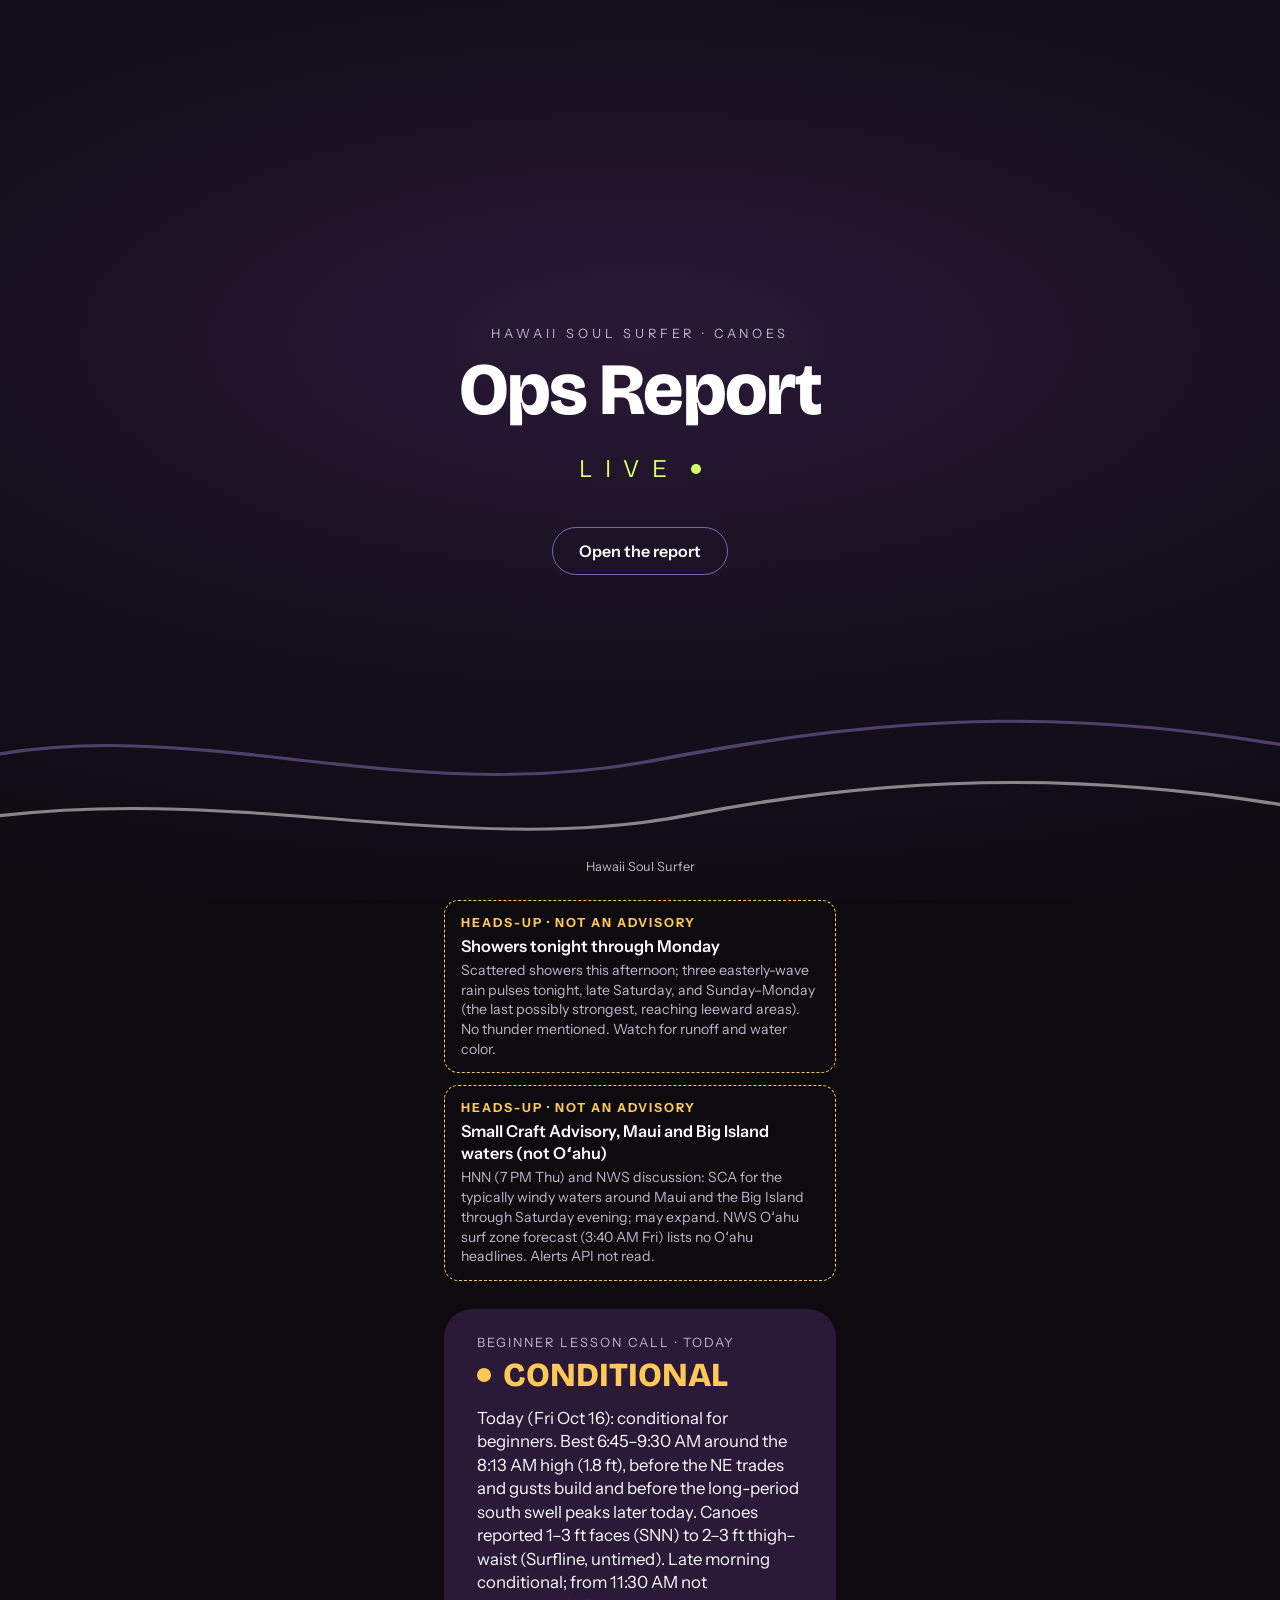
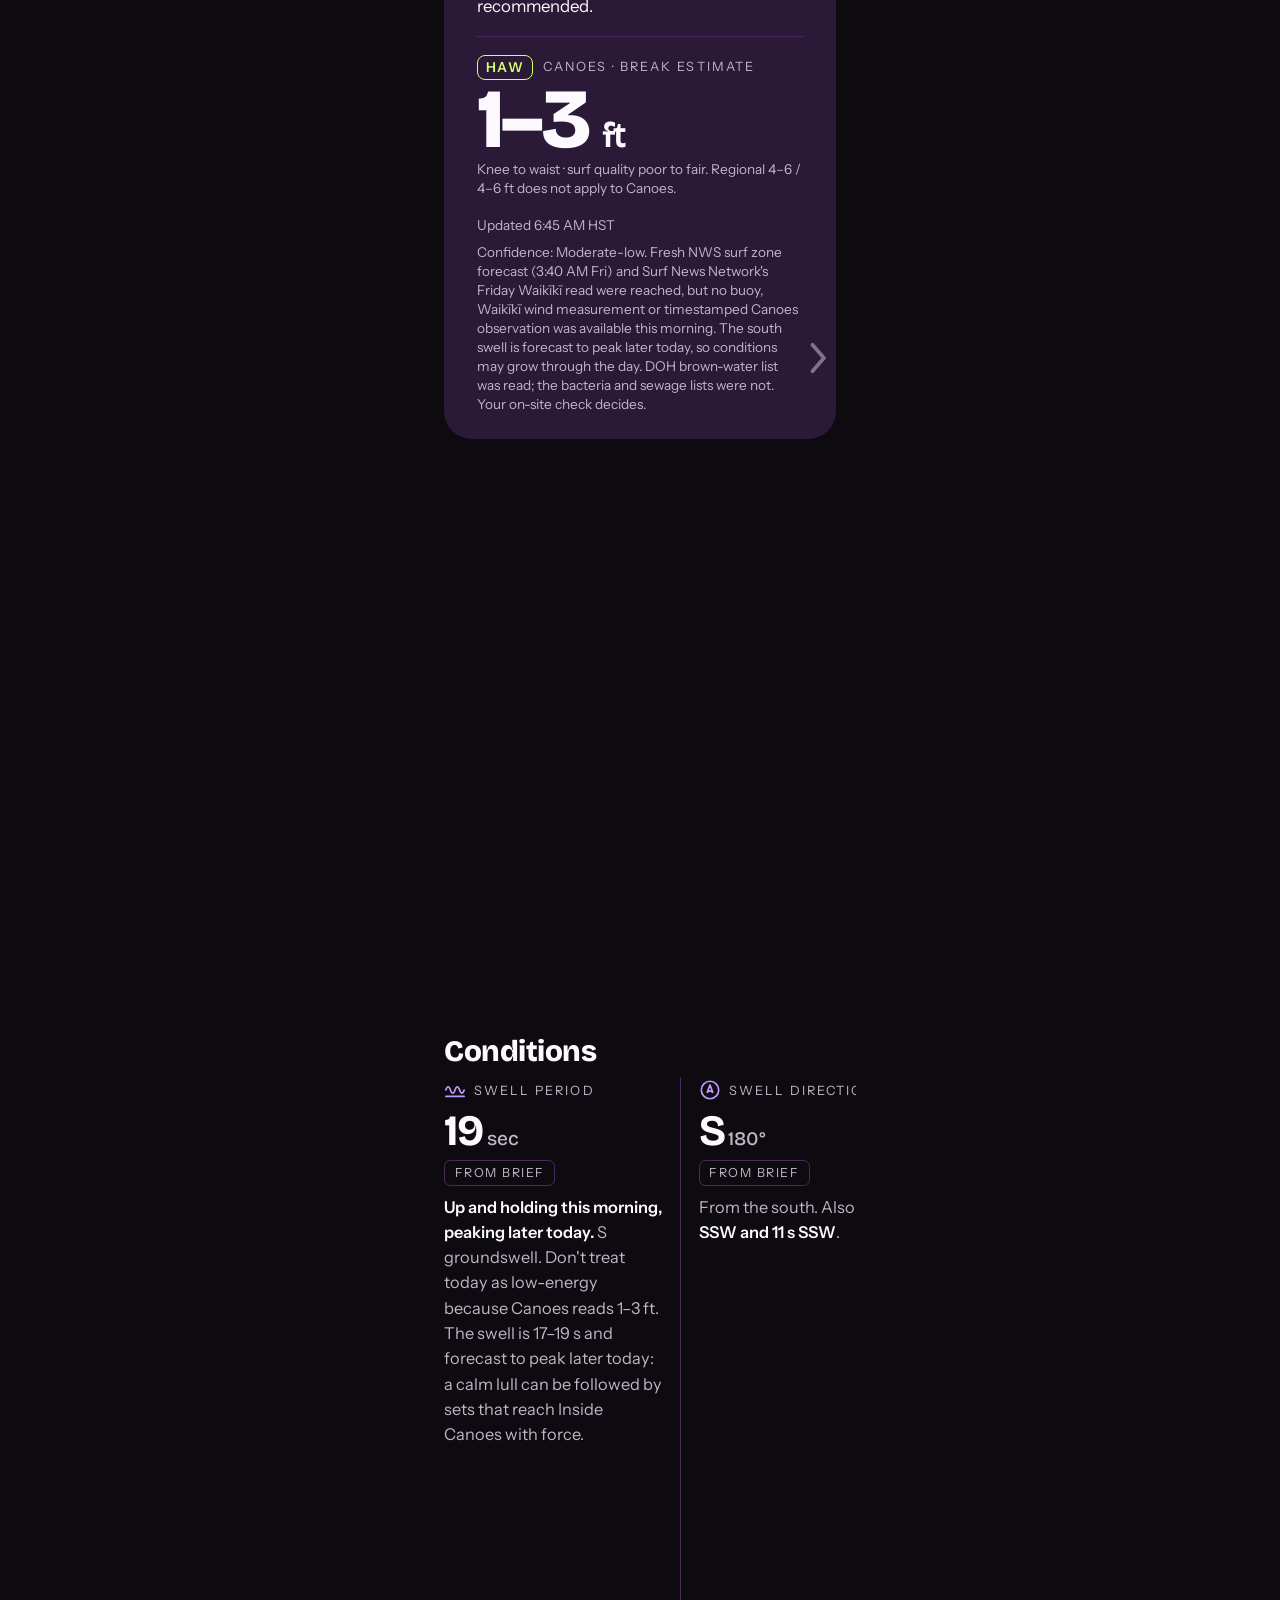
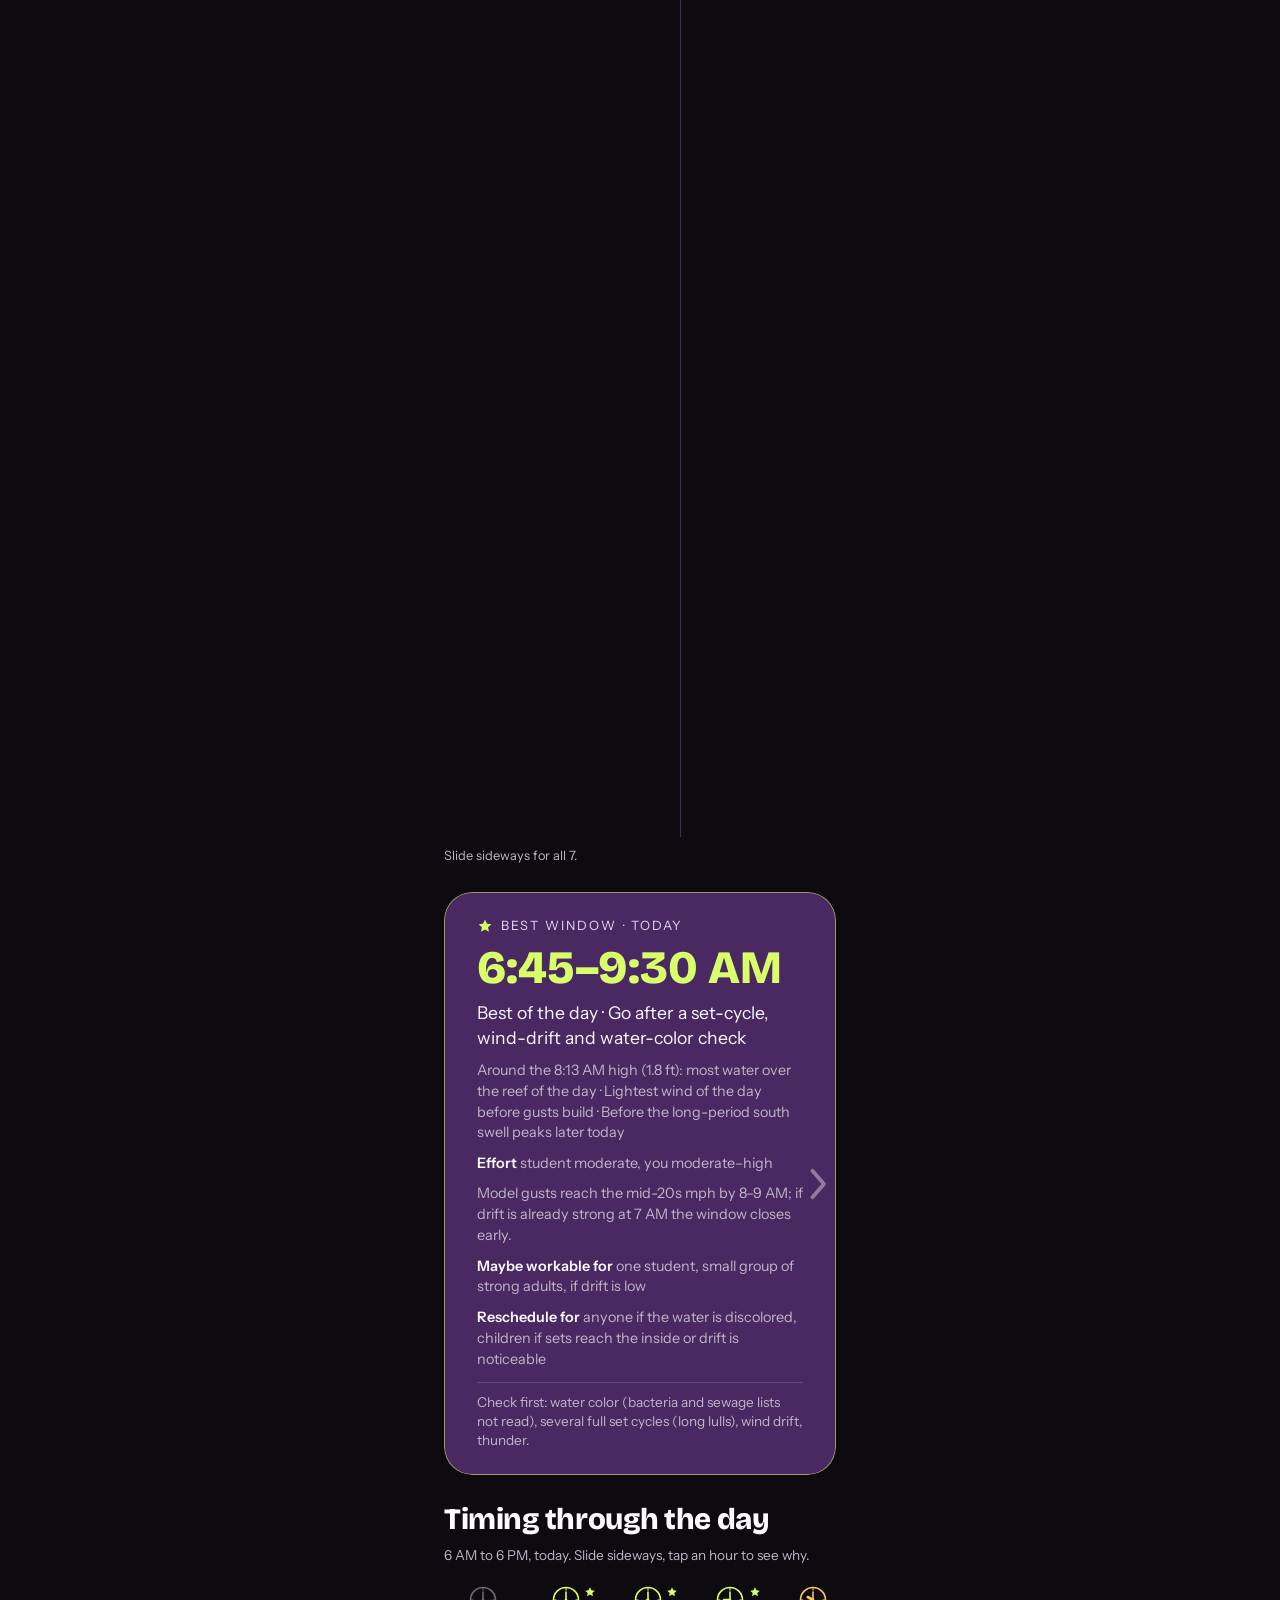
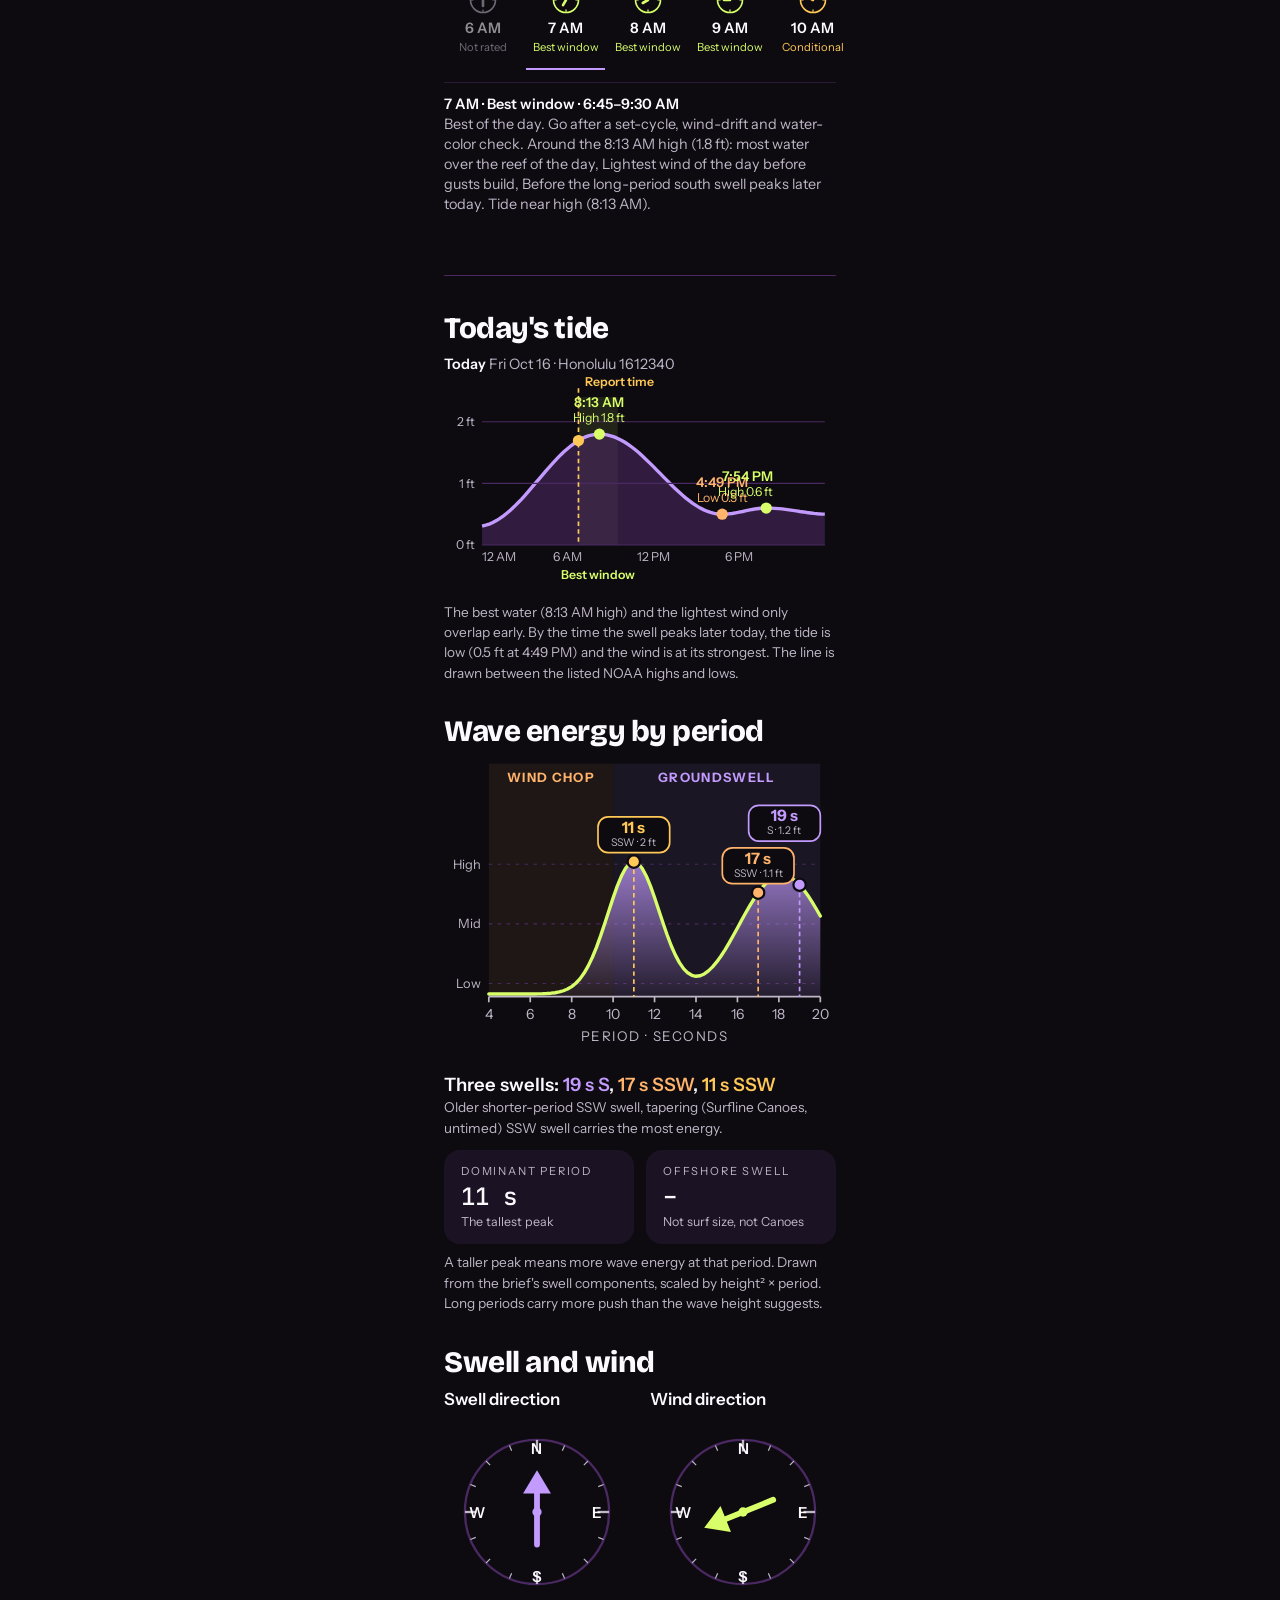
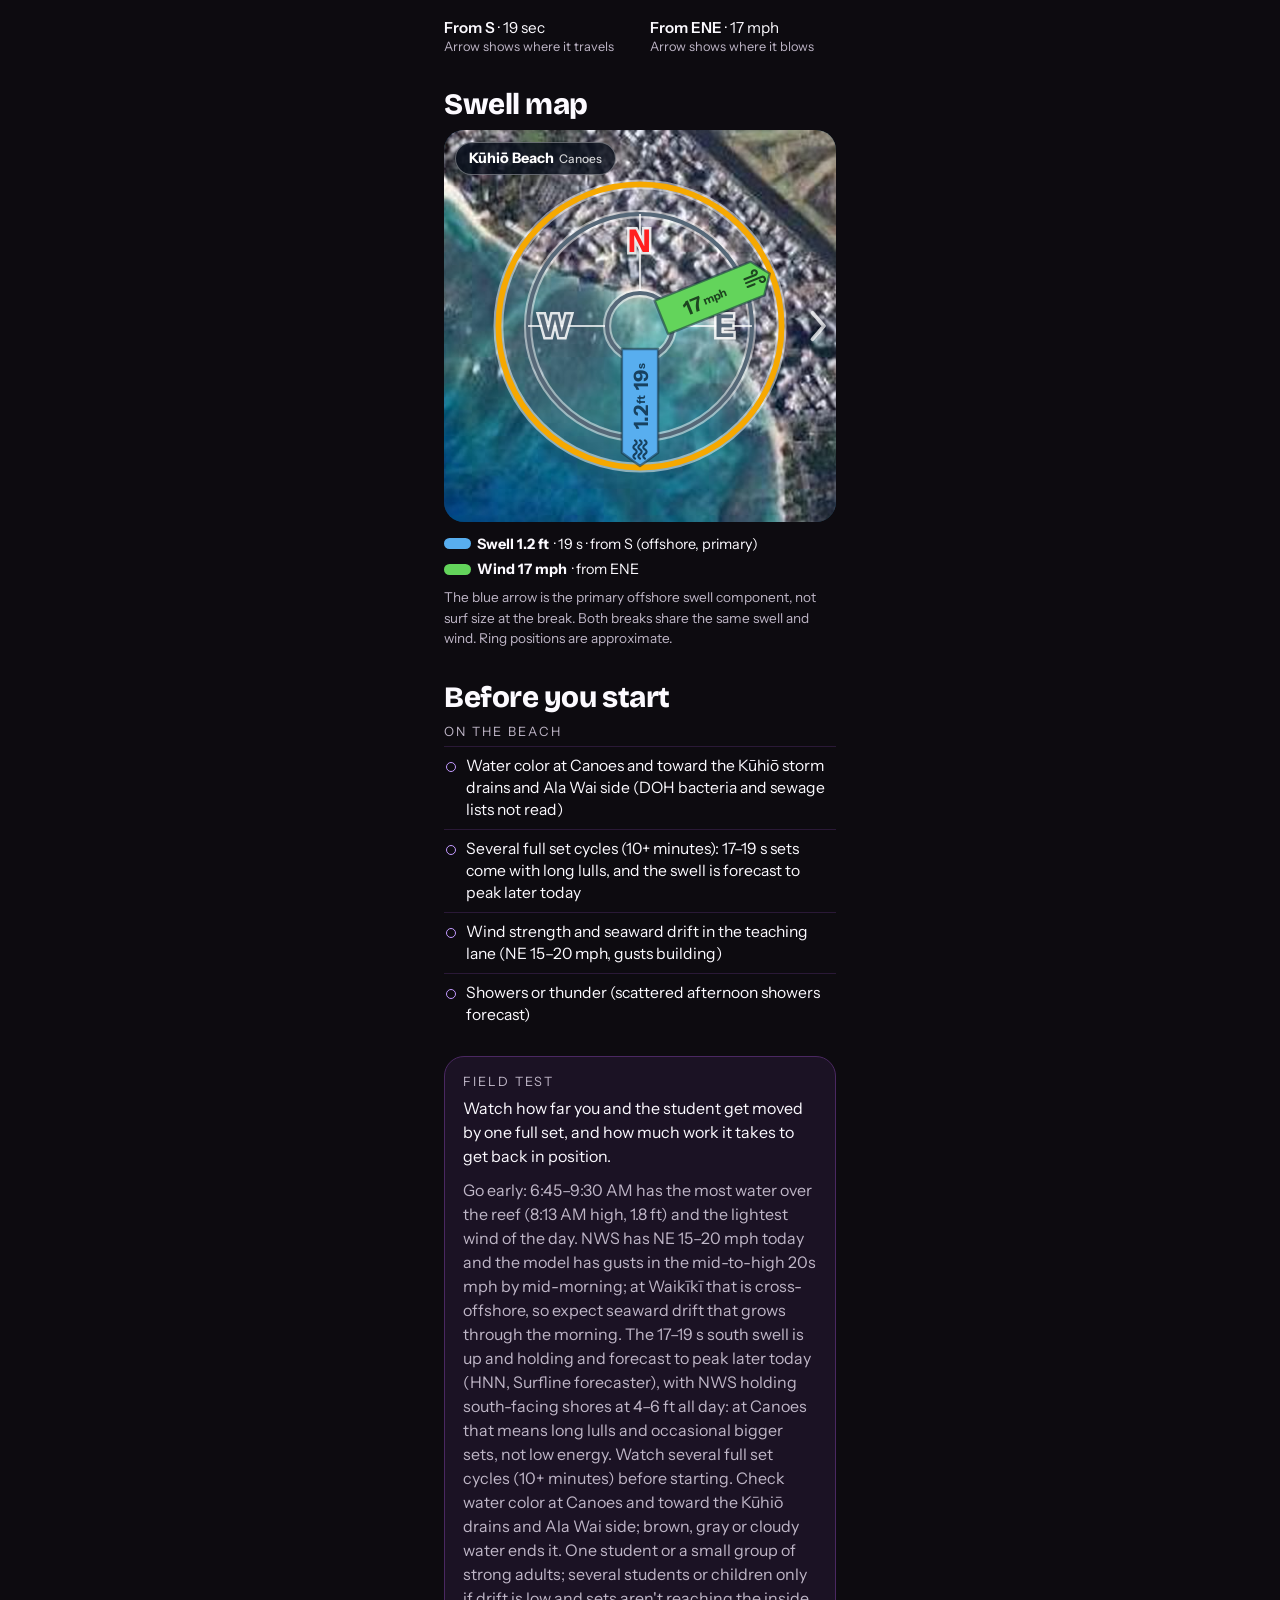
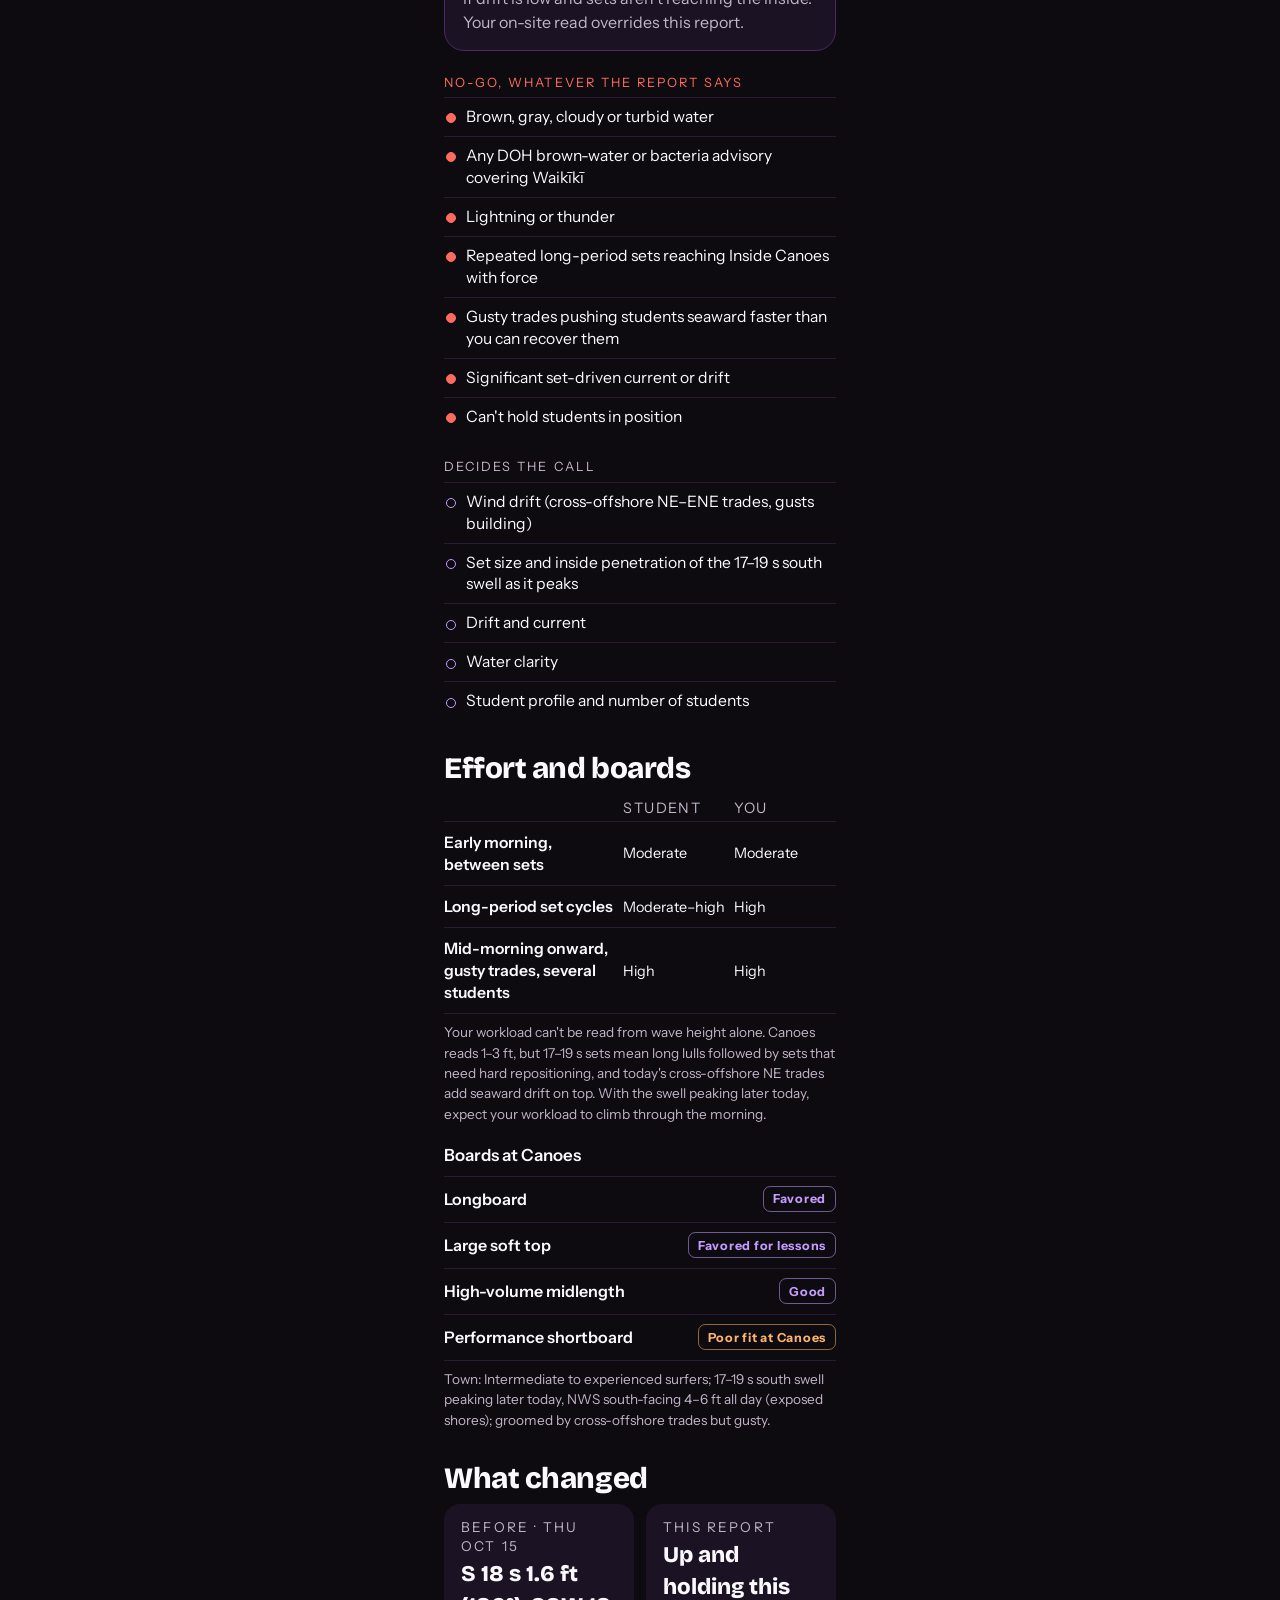
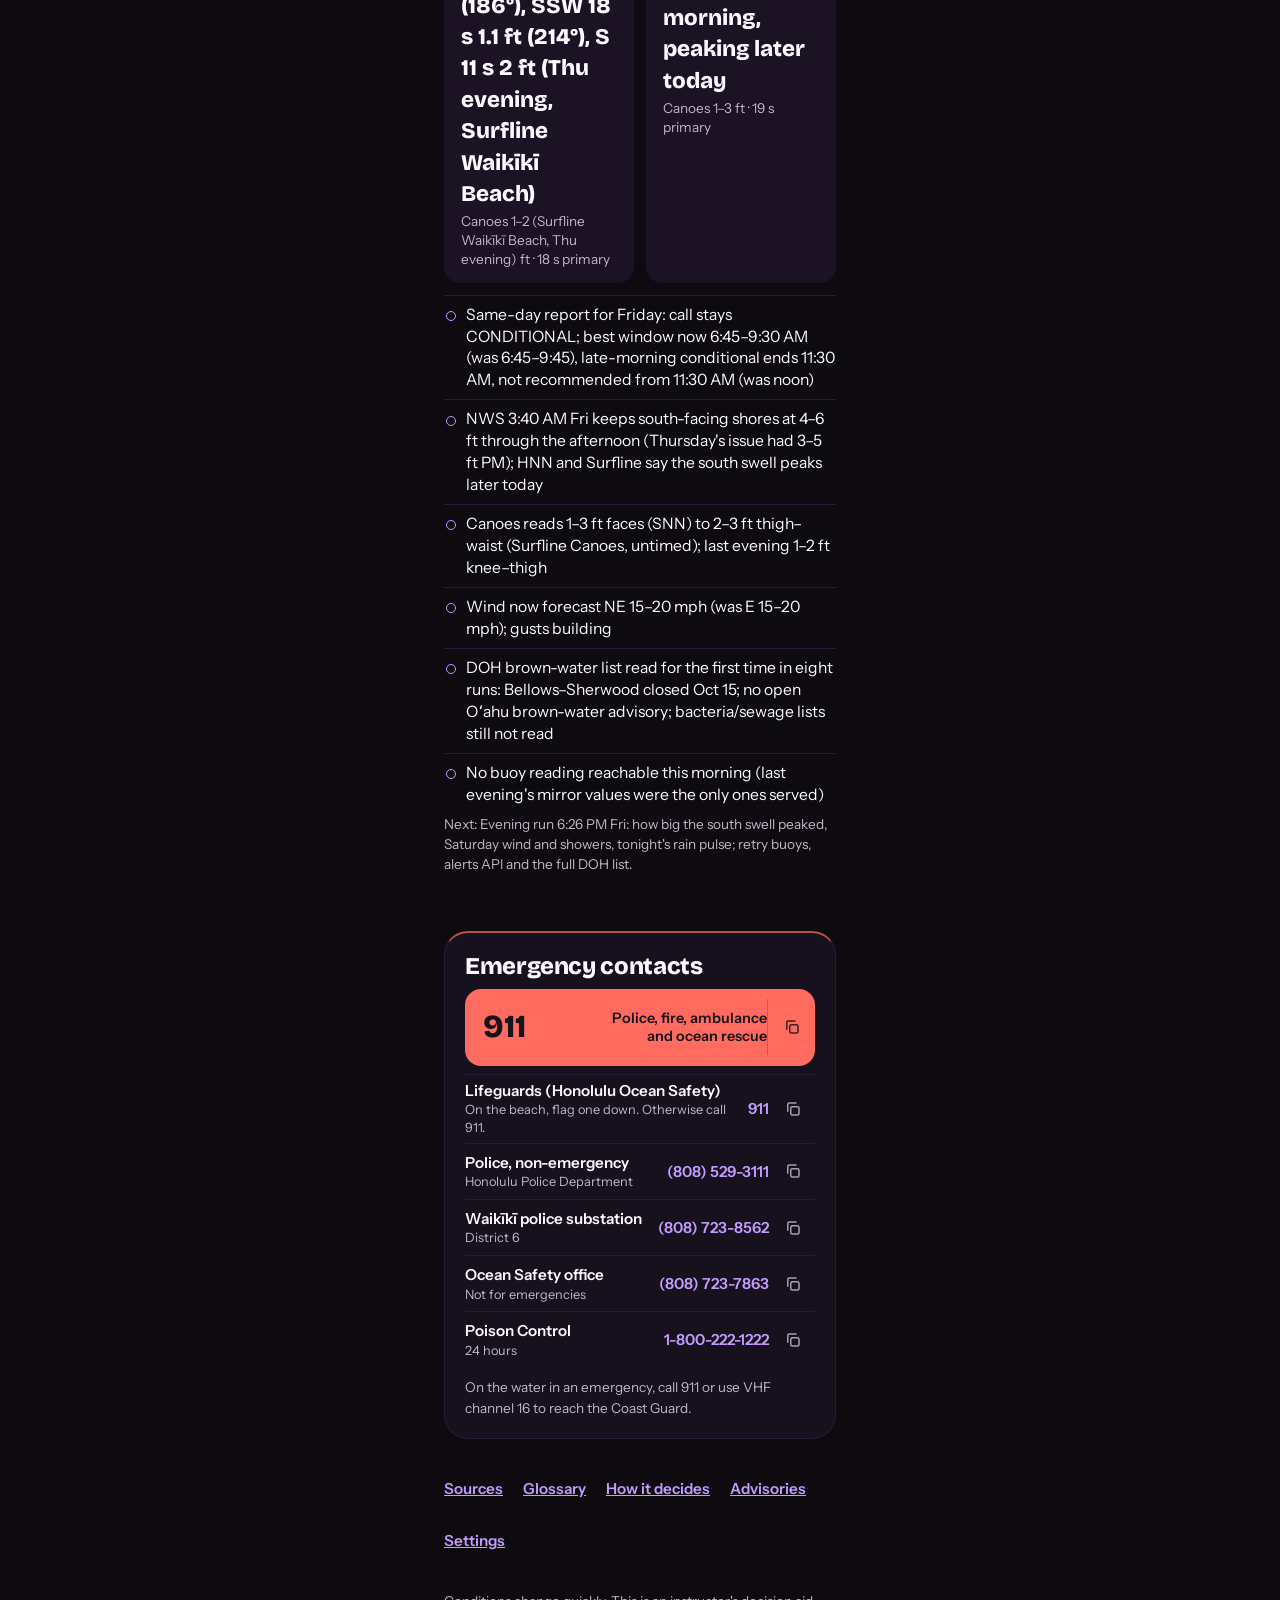
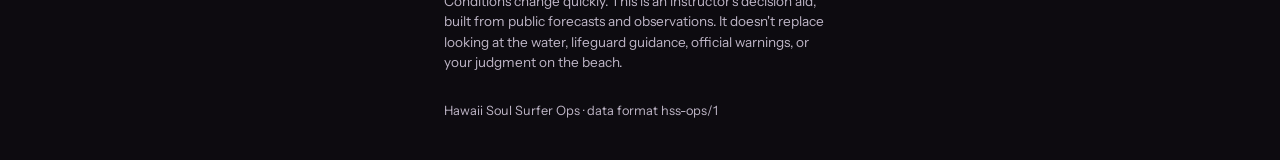
==== ops/index.html @ fc4b9c5c "Ops report 2026-10-16 morning Co-Authored-By: Claude Opus 5.5 <noreply@anthropic.com> Claude-Session" ====
<!doctype html>
<html lang="en" data-size="m" data-palette="violet">
<head>
<meta charset="utf-8">
<meta name="viewport" content="width=device-width, initial-scale=1, viewport-fit=cover">
<title>Soul Surfer Ops</title>
<link rel="stylesheet" href="https://fonts.googleapis.com/css2?family=Bricolage+Grotesque:opsz,wght@12..96,300;12..96,600;12..96,800&family=Instrument+Sans:wght@400;500;600&family=Instrument+Serif:ital@1&family=JetBrains+Mono:wght@400;500&display=swap">
<style>
/* ---------- palettes ---------- */
:root,[data-palette="violet"]{
  --bg:#0D0B10;--fg:#FCFAFF;--mute:#BFB6C7;--hero:#2A1937;--cardb:transparent;
  --line:#2A1937;--line2:#4A2861;--win:#4A2861;--winb:transparent;
  --best:#D8FF6A;--best-ink:#17131D;--call:#FFC857;--link:#C39BFF;--link-ink:#17131D;
  --adv:#FF6B5E;--advbg:rgba(255,107,94,.12);--area:rgba(74,40,97,.6);--lo:#FFB36B;--now:#FFC857;--danger-ink:#17131D}
[data-palette="surf"]{
  --bg:#1E1E2E;--fg:#C6D0F5;--mute:#9399B9;--hero:#181825;--cardb:rgba(198,208,245,.14);
  --line:rgba(198,208,245,.16);--line2:rgba(198,208,245,.32);--win:#11111B;--winb:rgba(135,176,249,.55);
  --best:#A6E3A1;--best-ink:#11111B;--call:#F9E2AF;--link:#87B0F9;--link-ink:#11111B;
  --adv:#F38BA8;--advbg:rgba(243,139,168,.12);--area:rgba(135,176,249,.2);--lo:#F9E2AF;--now:#C6D0F5;--danger-ink:#11111B}
/* ---------- text size (three steps) ---------- */
html{--s:1;font-size:calc(16px * var(--s))}
html[data-size="s"]{--s:.9}
html[data-size="l"]{--s:1.15}

*{box-sizing:border-box}
body{margin:0;background:var(--bg);color:var(--fg);font-family:'Instrument Sans',system-ui,sans-serif;line-height:1.4}
.wrap{max-width:27rem;margin:0 auto;padding:1.25rem 1.25rem 2.5rem;display:flex;flex-direction:column;gap:1.75rem}
.hide{display:none!important}
a{color:var(--link)}
.eyebrow{font-size:.8rem;letter-spacing:.16em;text-transform:uppercase;color:var(--mute)}
h1{margin:0;font-family:'Bricolage Grotesque',sans-serif;font-weight:800;font-size:2.5rem;line-height:1.02;letter-spacing:-.02em}
.live{font-weight:300;font-size:.5em;letter-spacing:.34em;color:var(--best);vertical-align:.45em;margin-left:.35em;display:inline-flex;align-items:center;gap:.5em}
.live:before{content:"";width:.55em;height:.55em;border-radius:50%;background:var(--best);display:inline-block}
.sample{border:1px dashed var(--call);color:var(--call);border-radius:.75rem;padding:.65rem .9rem;font-size:.85rem}
.top{display:flex;justify-content:space-between;align-items:flex-start;gap:.75rem}
.iconbtn{width:2.75rem;height:2.75rem;border-radius:50%;border:1px solid var(--line2);background:transparent;color:var(--fg);display:flex;align-items:center;justify-content:center;cursor:pointer;flex:none}
.sec-title{margin:0 0 .6rem;font-family:'Bricolage Grotesque',sans-serif;font-weight:800;font-size:1.85rem;line-height:1.1;letter-spacing:-.015em}
.sub-title{margin:0 0 .5rem;font-size:1.05rem;font-weight:600}

/* advisories */
.adv{border:2px solid var(--adv);border-left-width:.6rem;border-radius:.9rem;background:var(--advbg);width:100%;text-align:left;color:inherit;font:inherit;padding:0;cursor:pointer;display:block}
.adv-main{padding:.85rem 1rem;display:flex;flex-direction:column;gap:.25rem}
.adv .k{font-size:.85rem;font-weight:700;letter-spacing:.16em;text-transform:uppercase;color:var(--adv);display:flex;gap:.5rem;align-items:center}
.adv .k .more{margin-left:auto;font-size:.8rem;letter-spacing:.04em;text-transform:none;font-weight:600}
.adv .h{font-size:1.2rem;font-weight:600;line-height:1.25}
.adv .s{font-size:.85rem;color:var(--mute)}
.adv-body{padding:.2rem 1rem 1rem;border-top:1px solid var(--adv);font-size:.95rem;display:none;flex-direction:column;gap:.6rem}
.adv.open .adv-body{display:flex}
.adv-body b{display:block;font-size:.75rem;letter-spacing:.14em;text-transform:uppercase;color:var(--adv);margin-top:.5rem}
.adv .chev{transition:transform .15s}.adv.open .chev{transform:rotate(180deg)}

/* hero */
.hero{background:var(--hero);border:1px solid var(--cardb);border-radius:1.75rem;padding:1.5rem;display:flex;flex-direction:column;gap:1.1rem}
.hero hr{border:0;border-top:1px solid var(--line2);width:100%;margin:0}
.call{font-family:'Bricolage Grotesque',sans-serif;font-weight:800;font-size:2.1rem;display:flex;align-items:center;gap:.75rem;color:var(--call)}
.dot{width:.9rem;height:.9rem;border-radius:50%;background:var(--call);flex:none}
.big{font-family:'Bricolage Grotesque',sans-serif;font-weight:800;font-size:5.25rem;line-height:.95;letter-spacing:-.03em}
.big small{font-size:2.25rem;font-weight:600}
.tag{font-size:.85rem;font-weight:600;letter-spacing:.1em;border:1px solid var(--best);color:var(--best);border-radius:.5rem;padding:.15rem .5rem}
.grid{display:grid;grid-template-columns:1fr 1fr;gap:1.6rem 1.25rem}
.cell{border-top:1px solid var(--line2);padding-top:.85rem;display:flex;flex-direction:column;gap:.35rem}
.cell b{font-size:1.5rem;font-weight:600;line-height:1.15}
.cell span{font-size:.95rem;color:var(--mute)}
.win{background:var(--win);border:1px solid var(--winb);border-radius:1.75rem;padding:1.5rem;display:flex;flex-direction:column;gap:.6rem}
.win .t{font-family:'Bricolage Grotesque',sans-serif;font-weight:800;font-size:3.4rem;line-height:1;color:var(--best)}

/* timing */
.timing details{border-top:1px solid var(--line)}
.timing details:last-of-type{border-bottom:1px solid var(--line)}
.timing summary{list-style:none;display:flex;align-items:center;gap:.6rem;padding:.6rem 0;font-size:.95rem;cursor:pointer;min-height:2.75rem}
.timing summary::-webkit-details-marker{display:none}
.timing .time{font-weight:600;width:3.6rem}
.timing .lab{flex:1;color:var(--mute);font-size:.9rem}
.timing .chev{color:var(--link);transition:transform .15s;flex:none}
.timing details[open] .chev{transform:rotate(180deg)}
.timing .why{font-size:.82rem;color:var(--mute);padding:0 0 .75rem 4.2rem;margin:0}
.best{font-size:.7rem;font-weight:700;letter-spacing:.14em;text-transform:uppercase;background:var(--best);color:var(--best-ink);border-radius:.4rem;padding:.15rem .5rem}

/* visuals */
.vis{display:flex;flex-direction:column;gap:2rem}
.two{display:grid;grid-template-columns:1fr 1fr;gap:1.25rem}
.cap{font-size:.95rem;margin-top:.4rem}.cap b{font-weight:600}.cap span{color:var(--mute);display:block;font-size:.8rem}
.fine{font-size:.85rem;line-height:1.5;color:var(--mute)}
svg text{font-family:'Instrument Sans',sans-serif}
.t11{font-size:calc(11px * var(--s))}.t12{font-size:calc(12px * var(--s))}.t13{font-size:calc(13px * var(--s))}

/* emergency */
.sos{display:flex;flex-direction:column}
.sos .call911{display:flex;justify-content:space-between;align-items:center;background:var(--adv);color:var(--danger-ink);border-radius:1rem;padding:1rem 1.1rem;text-decoration:none;margin-bottom:.5rem;min-height:3.5rem}
.sos .call911 b{font-family:'Bricolage Grotesque',sans-serif;font-size:2rem;font-weight:800}
.sos .call911 span{font-size:.9rem;font-weight:600;max-width:11rem;text-align:right;line-height:1.25}
.sos a.line{display:flex;justify-content:space-between;align-items:center;gap:.75rem;padding:.7rem 0;border-top:1px solid var(--line);text-decoration:none;color:var(--fg);min-height:2.75rem}
.sos a.line:last-of-type{border-bottom:1px solid var(--line)}
.sos .who{font-size:.95rem;font-weight:600}.sos .who small{display:block;font-weight:400;color:var(--mute);font-size:.8rem}
.sos .num{color:var(--link);font-weight:600;font-size:.95rem;white-space:nowrap}

.links{display:flex;flex-wrap:wrap;gap:.5rem 1.25rem;font-size:.95rem}
.links a{min-height:2.75rem;display:inline-flex;align-items:center;font-weight:600}

/* sub pages */
.back{display:inline-flex;align-items:center;min-height:2.75rem;font-weight:600;text-decoration:none}
.page h1{font-size:2.1rem}
.page p{margin:.5rem 0}
.row{border-top:1px solid var(--line);padding:.9rem 0}
.row:last-child{border-bottom:1px solid var(--line)}
.row b{display:block;font-size:1.05rem}
.row span,.row p{color:var(--mute);font-size:.9rem;margin:.2rem 0 0}
dl{margin:0}dt{font-weight:600;font-size:1.05rem;border-top:1px solid var(--line);padding-top:.9rem}dd{margin:.25rem 0 .9rem;color:var(--mute);font-size:.92rem}
.menu a{display:flex;justify-content:space-between;align-items:center;min-height:3.25rem;padding:.4rem 0;border-top:1px solid var(--line);text-decoration:none;color:var(--fg);font-size:1.05rem;font-weight:600}
.menu a:last-child{border-bottom:1px solid var(--line)}
.menu a span{color:var(--link)}
.seg3{display:flex;gap:.6rem}
.seg3 button{flex:1;min-height:3.25rem;border-radius:.9rem;border:1.5px solid var(--line2);background:transparent;color:var(--fg);font-family:'Bricolage Grotesque',sans-serif;font-weight:800;cursor:pointer}
.seg3 button[aria-pressed="true"]{border-color:var(--link);background:var(--link);color:var(--link-ink)}
.pal{display:flex;flex-direction:column;gap:.6rem}
.pal button{display:flex;align-items:center;justify-content:space-between;gap:1rem;min-height:3.5rem;padding:.7rem 1rem;border-radius:.9rem;border:1.5px solid var(--line2);background:transparent;color:var(--fg);font:inherit;font-weight:600;cursor:pointer;text-align:left}
.pal button[aria-pressed="true"]{border-color:var(--link);box-shadow:0 0 0 1px var(--link)}
.sw{display:flex;gap:.25rem}.sw i{width:1.1rem;height:1.1rem;border-radius:50%;display:block;border:1px solid rgba(255,255,255,.25)}

/* ---------- v2 additions ---------- */
:root,[data-palette="violet"]{--zone:#16111C;--cardbg:#1B1224}
[data-palette="surf"]{--zone:#181825;--cardbg:#181825}
.bleed{margin:0 -1.25rem}
.hscroll{position:relative;display:flex;gap:.75rem;overflow-x:auto;scroll-snap-type:x mandatory;-webkit-overflow-scrolling:touch;overscroll-behavior-x:contain;scrollbar-width:none;padding:0 1.25rem;scroll-padding:0 1.25rem}
.hscroll::-webkit-scrollbar{display:none}
.hscroll>*{scroll-snap-align:start;scroll-snap-stop:always;flex:none}
.pager{display:flex;overflow-x:auto;scroll-snap-type:x mandatory;overscroll-behavior-x:contain;scrollbar-width:none;border-radius:1.75rem}
.pager::-webkit-scrollbar{display:none}
.pager>*{flex:0 0 100%;scroll-snap-align:center;scroll-snap-stop:always}
.daytabs{display:flex;gap:.4rem;align-items:center}
.daytabs button{min-height:2.75rem;padding:0 1rem;border-radius:1.4rem;border:1.5px solid var(--line2);background:transparent;color:var(--mute);font:inherit;font-weight:600;font-size:.9rem;cursor:pointer}
.daytabs button[aria-pressed="true"]{border-color:var(--link);color:var(--fg);background:color-mix(in srgb,var(--link) 18%,transparent)}
.daytabs .hint{margin-left:auto;font-size:.8rem;color:var(--mute)}
.tile{width:10.25rem;min-height:9.5rem;background:var(--cardbg);border:1px solid var(--cardb);border-radius:1.25rem;padding:1.1rem 1rem;display:flex;flex-direction:column;gap:.45rem;justify-content:space-between}
.tile .eyebrow{font-size:.72rem}
.tile b{font-size:1.5rem;font-weight:600;line-height:1.15}
.tile span{font-size:.85rem;line-height:1.35;color:var(--mute)}
.win.winbest{border:1px solid color-mix(in srgb,var(--best) 55%,transparent);box-shadow:0 0 28px color-mix(in srgb,var(--best) 13%,transparent)}
.win .starline{display:flex;align-items:center;gap:.5rem}
.win .star{color:var(--best);flex:none}
.win .lowconf{margin-top:.2rem;font-size:.85rem;color:var(--mute);border-top:1px solid color-mix(in srgb,var(--fg) 15%,transparent);padding-top:.6rem}
.hours{position:relative;display:flex;gap:.25rem;overflow-x:auto;scroll-snap-type:x proximity;scrollbar-width:none;padding:.4rem 1.25rem .6rem;scroll-padding:0 1.25rem}
.hours::-webkit-scrollbar{display:none}
.hr{flex:none;scroll-snap-align:center;width:4.9rem;min-height:5.75rem;border:0;border-bottom:2px solid transparent;background:transparent;color:var(--fg);font:inherit;display:flex;flex-direction:column;align-items:center;gap:.2rem;padding:.4rem .15rem .5rem;cursor:pointer;position:relative}
.hr svg.clk{color:var(--mute)}
.hr .tm{font-size:.9rem;font-weight:600}
.hr .lb{font-size:.7rem;line-height:1.2;color:var(--mute);text-align:center}
.hr[aria-pressed="true"]{border-bottom-color:var(--link)}
.hr[aria-pressed="true"] svg.clk{color:var(--link)}
.hr.isbest svg.clk{color:var(--best)}
.hr .bstar{position:absolute;top:.15rem;right:.55rem;color:var(--best)}
.hdetail{font-size:.9rem;color:var(--mute);border-top:1px solid var(--line);padding-top:.7rem;margin-top:.1rem}
.hdetail b{color:var(--fg);font-weight:600}
.tidepanel{flex:0 0 100%;scroll-snap-align:center;scroll-snap-stop:always}
.tidepanel .dl{font-size:.9rem;font-weight:600;margin-bottom:.2rem}
.tidepanel .dl span{color:var(--mute);font-weight:400}
.sos-zone{margin-top:1.75rem;background:var(--zone);border:1px solid var(--line);border-top:2px solid color-mix(in srgb,var(--adv) 70%,transparent);border-radius:1.5rem;padding:1.25rem}
.sos-zone .sec-title{font-size:1.5rem}
.call911{display:flex;justify-content:space-between;align-items:center;background:var(--adv);color:var(--danger-ink);border-radius:1rem;margin:.2rem 0 .5rem;min-height:3.5rem;overflow:hidden}
.call911 a{flex:1;display:flex;justify-content:space-between;align-items:center;gap:.75rem;padding:1rem 0 1rem 1.1rem;color:inherit;text-decoration:none;min-height:3.5rem}
.call911 a b{font-family:'Bricolage Grotesque',sans-serif;font-size:2rem;font-weight:800}
.call911 a span{font-size:.9rem;font-weight:600;max-width:11rem;text-align:right;line-height:1.25}
.copybtn{flex:none;width:2.75rem;height:2.75rem;display:inline-flex;align-items:center;justify-content:center;border:0;background:transparent;color:inherit;cursor:pointer;border-radius:.6rem;opacity:.85}
.copybtn:hover{opacity:1}
.call911 .copybtn{width:3rem;height:3.5rem;border-radius:0;border-left:1px solid color-mix(in srgb,var(--danger-ink) 25%,transparent)}
.line2{display:flex;justify-content:space-between;align-items:center;gap:.5rem;padding:.35rem 0 .35rem;border-top:1px solid var(--line);min-height:3.25rem}
.line2:last-of-type{border-bottom:1px solid var(--line)}
.line2 .who{font-size:.95rem;font-weight:600}.line2 .who small{display:block;font-weight:400;color:var(--mute);font-size:.8rem}
.line2 .nums{display:flex;align-items:center;gap:.1rem;flex:none}
.line2 .nums a{color:var(--link);font-weight:600;font-size:.95rem;white-space:nowrap;text-decoration:none;display:inline-flex;align-items:center;min-height:2.75rem}
.line2 .copybtn{color:var(--mute)}
.toast{position:fixed;left:50%;bottom:max(1.25rem,env(safe-area-inset-bottom));transform:translate(-50%,3rem);background:var(--fg);color:var(--bg);padding:.65rem 1rem;border-radius:.8rem;font-weight:600;font-size:.9rem;opacity:0;pointer-events:none;transition:all .2s;z-index:9}
.toast.on{opacity:1;transform:translate(-50%,0)}
.fade{transition:opacity .15s}

/* ---------- v3 additions ---------- */
.tabbar{display:flex;gap:1.25rem;border-bottom:1px solid var(--line);margin:0 0 -0.25rem}
.tabbar a{min-height:2.75rem;display:inline-flex;align-items:center;color:var(--mute);text-decoration:none;font-weight:600;font-size:.95rem;border-bottom:2px solid transparent;margin-bottom:-1px}
.tabbar a[aria-current="page"]{color:var(--fg);border-bottom-color:var(--link)}
.mapwrap{position:relative;overflow:hidden;border-radius:1.25rem;height:18.5rem;background:#06314a;touch-action:pan-y}
.mapwrap .stage{position:absolute;left:0;top:0;transition:transform .55s cubic-bezier(.3,.7,.2,1)}
.mapwrap .stage img{display:block;width:100%;height:100%}
.mapwrap .stage svg{position:absolute;inset:0;width:100%;height:100%;overflow:visible}
.chips{display:flex;gap:.5rem;overflow-x:auto;scrollbar-width:none;padding:0 1.25rem;scroll-snap-type:x proximity;position:relative}
.chips::-webkit-scrollbar{display:none}
.chip{flex:none;scroll-snap-align:start;min-height:2.75rem;padding:0 .95rem;border-radius:1.4rem;border:1.5px solid var(--line2);background:transparent;color:var(--mute);font:inherit;font-size:.88rem;font-weight:600;cursor:pointer}
.chip[aria-pressed="true"]{border-color:var(--link);color:var(--fg);background:color-mix(in srgb,var(--link) 18%,transparent)}
.legend{display:flex;flex-direction:column;gap:.35rem;font-size:.9rem;margin-top:.7rem}
.legend span{display:flex;align-items:center;gap:.55rem}
.legend i{width:1.7rem;height:.7rem;border-radius:.35rem;display:inline-block;flex:none}
.stat2{display:grid;grid-template-columns:1fr 1fr;gap:.75rem;margin-top:.75rem}
.stat2>div{background:var(--cardbg);border:1px solid var(--cardb);border-radius:1rem;padding:.8rem 1rem}
.stat2 .eyebrow{font-size:.7rem}
.stat2 b{font-family:'JetBrains Mono',ui-monospace,monospace;font-size:1.5rem;font-weight:500}
.stat2 span{display:block;font-size:.78rem;color:var(--mute)}
.energy-cap{font-size:1.15rem;font-weight:600;margin-top:.4rem}
/* forecast page */
.daystrip{display:flex;gap:.25rem;overflow-x:auto;scroll-snap-type:x mandatory;scrollbar-width:none;padding:0 1.25rem;scroll-padding:0 1.25rem;position:relative}
.daystrip::-webkit-scrollbar{display:none}
.daytile{flex:0 0 7.5rem;scroll-snap-align:start;border:0;border-radius:1rem;background:transparent;color:var(--mute);font:inherit;padding:.8rem .4rem .6rem;display:flex;flex-direction:column;align-items:center;gap:.35rem;cursor:pointer;min-height:7.5rem}
.daytile .dt{font-size:.9rem}
.daytile .sz{font-family:'Bricolage Grotesque',sans-serif;font-weight:800;font-size:1.7rem;color:var(--fg);line-height:1.05;white-space:nowrap}
.daytile .sz small{font-size:1rem;font-weight:600}
.daytile .arrows{display:flex;gap:.55rem;margin-top:.15rem}
.daytile[aria-pressed="true"]{background:var(--cardbg);border:1px solid var(--line2);color:var(--fg)}
.surfcard{background:var(--cardbg);border:1px solid var(--cardb);border-radius:1.5rem;padding:1.25rem}
.surfcard .row1{display:flex;justify-content:space-between;align-items:flex-start;gap:.75rem}
.surfcard .bigsz{font-family:'Bricolage Grotesque',sans-serif;font-weight:800;font-size:2.8rem;line-height:1}
.surfcard .bigsz small{font-size:1.2rem;font-weight:600}
.sw3{display:flex;align-items:center;gap:.8rem;font-size:.95rem;color:var(--fg);white-space:nowrap;flex-wrap:wrap;justify-content:flex-end}
.sw3 b{font-weight:600}
.ftable{display:flex;flex-direction:column}
.fhead,.frow{display:grid;grid-template-columns:3.1rem 4.4rem 1fr 6.2rem;gap:.35rem;align-items:center}
.fhead{font-size:.75rem;color:var(--mute);padding:.5rem 0;letter-spacing:.04em}
.fhead span:nth-child(3){padding-left:.2rem}
.frow{padding:.55rem 0;border-top:1px solid var(--line);min-height:4rem}
.fday{width:100%;display:flex;justify-content:space-between;align-items:center;background:none;border:0;border-top:1px solid var(--line2);color:var(--fg);font:inherit;font-size:1.05rem;font-weight:600;padding:.9rem 0;min-height:2.75rem;cursor:pointer}
.fday .chev{transition:transform .15s}.fday[aria-expanded="false"] .chev{transform:rotate(-90deg)}
.fbox{background:color-mix(in srgb,var(--fg) 14%,transparent);border-radius:.6rem;font-weight:700;font-size:1.05rem;text-align:center;padding:.65rem .2rem;white-space:nowrap}
.frow .tm{font-size:.82rem;color:var(--mute)}
.frow .sw{display:flex;align-items:baseline;gap:.35rem;font-size:.95rem}
.frow .sw small{font-size:.75rem;color:var(--mute)}
.frow .sd{font-size:.8rem;color:var(--mute);display:flex;align-items:center;gap:.25rem;margin-top:.15rem}
.frow .wd{display:flex;align-items:center;gap:.4rem;justify-content:flex-end}
.frow .wd .n{font-size:1rem;font-weight:700;white-space:nowrap}.frow .wd sup{font-size:.62rem;color:var(--mute);font-weight:500}
.wbox{width:2.6rem;height:2.6rem;border-radius:.6rem;background:color-mix(in srgb,var(--fg) 14%,transparent);display:flex;flex-direction:column;align-items:center;justify-content:center;font-size:.62rem;font-weight:700;gap:.05rem;flex:none}
/* weather page */
.wx .serif{font-family:'Instrument Serif',serif;font-style:italic;font-weight:400;color:var(--call)}
.wx h1{font-size:2.4rem}
.wx .mono{font-family:'JetBrains Mono',ui-monospace,monospace}
.wx .lbl{font-family:'JetBrains Mono',ui-monospace,monospace;font-size:.7rem;letter-spacing:.14em;text-transform:uppercase;color:var(--mute)}
.wx .gold{color:var(--call)}
.wx .wr{display:grid;grid-template-columns:5rem 1fr;gap:.75rem;padding:.55rem 0;align-items:baseline}
.wx .wr p{margin:0;font-size:1rem}
.wx .sect{display:flex;flex-direction:column;gap:.6rem}
.wx .sect p{margin:0;line-height:1.5}
.wx .shores{font-family:'JetBrains Mono',ui-monospace,monospace;font-size:.9rem;font-weight:500}
.wx .shores .lbl{display:block;margin-bottom:.3rem}
.wx .winds{display:grid;grid-template-columns:repeat(3,1fr);gap:.6rem}
.wx .winds>div{background:var(--cardbg);border:1px solid var(--line);border-radius:.9rem;padding:.75rem .8rem;display:flex;flex-direction:column;gap:.2rem}
.wx .winds b{font-size:1.3rem;font-weight:600;white-space:nowrap}.wx .winds span{font-size:.75rem;color:var(--mute)}

/* ---------- v4 additions ---------- */
.conds{position:relative;display:flex;gap:0;overflow-x:auto;scroll-snap-type:x mandatory;scrollbar-width:none;padding:0 1.25rem;scroll-padding:0 1.25rem;overscroll-behavior-x:contain}
.conds::-webkit-scrollbar{display:none}
.cond{flex:none;width:13.5rem;scroll-snap-align:start;scroll-snap-stop:always;padding:.15rem 1.1rem 0 1.1rem;border-left:1px solid var(--line2);display:flex;flex-direction:column;gap:.45rem}
.cond:first-child{padding-left:0;border-left:0}
.cond .ch{display:flex;align-items:center;gap:.5rem;color:var(--mute)}
.cond .ch svg{color:var(--link);flex:none}
.cond .ch .eyebrow{font-size:.72rem}
.cond .val{font-family:'Bricolage Grotesque',sans-serif;font-weight:700;font-size:2rem;line-height:1.05;letter-spacing:-.015em}
.cond .val small{font-size:1rem;font-weight:500;color:var(--mute);letter-spacing:0;margin-left:.2rem}
.cond .src{display:inline-flex;align-self:flex-start;font-size:.68rem;letter-spacing:.12em;text-transform:uppercase;color:var(--mute);border:1px solid var(--line2);border-radius:.4rem;padding:.1rem .45rem}
.cond p{margin:.1rem 0 0;font-size:.92rem;line-height:1.5;color:var(--mute)}
.cond p b{color:var(--fg);font-weight:600}
.condhint{font-size:.8rem;color:var(--mute);margin-top:.6rem}
.mappager{display:flex;overflow-x:auto;scroll-snap-type:x mandatory;overscroll-behavior-x:contain;scrollbar-width:none;border-radius:1.25rem}
.mappager::-webkit-scrollbar{display:none}
.mapslide{flex:0 0 100%;scroll-snap-align:center;scroll-snap-stop:always;position:relative;overflow:hidden;aspect-ratio:1;background:#06314a}
.mapslide .stage{position:absolute;left:0;top:0;background-size:100% 100%;background-repeat:no-repeat;transition:none}
.mapslide svg{position:absolute;inset:0;width:100%;height:100%;overflow:visible}
.maptag{position:absolute;left:.7rem;top:.7rem;background:rgba(8,14,26,.82);color:#fff;border:1px solid rgba(255,255,255,.35);border-radius:1.2rem;padding:.35rem .8rem;font-weight:700;font-size:.9rem;pointer-events:none}
.maptag small{font-weight:500;opacity:.8;margin-left:.3rem}
.maphint{position:absolute;right:.7rem;bottom:.6rem;color:#fff;font-size:.78rem;background:rgba(8,14,26,.7);border-radius:1rem;padding:.2rem .6rem;pointer-events:none}
.fdayhead{display:flex;justify-content:space-between;align-items:baseline;gap:.5rem}
.fdayhead .dayname{font-family:'Bricolage Grotesque',sans-serif;font-weight:800;font-size:1.5rem}
.fdayhead .dayname span{font-weight:400;font-size:.95rem;color:var(--mute);margin-left:.35rem;font-family:'Instrument Sans',sans-serif}
.fpager{border-radius:1.5rem;align-items:flex-start}
#heroPager,#winPager{align-items:flex-start}
.fpager .surfcard{flex:0 0 100%;scroll-snap-align:center;scroll-snap-stop:always}

/* ---------- v5 additions ---------- */
.swipewrap{position:relative}
.sa{position:absolute;top:50%;right:.55rem;transform:translateY(-50%);width:1.15rem;height:2.1rem;pointer-events:none;opacity:.4;z-index:3;color:var(--fg)}
.sa.l{right:auto;left:.55rem;transform:translateY(-50%) scaleX(-1)}
.sa svg{display:block;width:100%;height:100%}
.mapslide .sa{color:#fff;opacity:.7;filter:drop-shadow(0 0 3px rgba(0,0,0,.6))}
.swipewrap .hero,.swipewrap .win,.swipewrap .surfcard{padding-left:2rem;padding-right:2rem}
.sep{border-top:1px solid var(--line2);padding-top:2.25rem;margin-top:1.5rem}
#timingSec,#timingTomorrow{margin-bottom:.5rem}
.cond{width:14.75rem}
.cond .ch .eyebrow{font-size:.8rem}
.cond .val{font-size:2.7rem;line-height:1.02}
.cond .val small{font-size:1.2rem}
.cond .src{font-size:.78rem;padding:.2rem .6rem}
.cond p{font-size:1.02rem;line-height:1.55}
/* forecast */
.surfcard{border-top:3px solid var(--link)}
.surfcard .bigsz{font-size:3.8rem;line-height:1}
.surfcard .bigsz small{font-size:1.5rem}
.cps{display:flex;gap:.6rem;margin-top:1rem;flex-wrap:wrap}
.cp{--c:var(--link);display:flex;flex-direction:column;gap:.1rem;padding:.55rem .85rem;border-radius:.9rem;background:color-mix(in srgb,var(--c) 15%,transparent);border:1px solid color-mix(in srgb,var(--c) 45%,transparent);color:var(--c);font-weight:700;font-size:1.4rem;line-height:1.1}
.cp small{font-size:.72rem;font-weight:600;color:var(--mute);letter-spacing:.1em;text-transform:uppercase}
.cp.per{--c:var(--call)}.cp.dir{--c:var(--best)}
.surfcard .fine{font-size:.9rem}
.fdayhead .dayname{font-size:1.9rem}
.fdayhead .dayname span{font-size:1.05rem}
.fhead{grid-template-columns:3.4rem 4.6rem 1fr 6.4rem;font-size:.82rem;font-weight:700;letter-spacing:.06em;text-transform:uppercase}
.fhead span:nth-child(2){color:var(--best)}.fhead span:nth-child(3){color:var(--link)}.fhead span:nth-child(4){color:var(--lo)}
.frow{grid-template-columns:3.4rem 4.6rem 1fr 6.4rem;min-height:4.6rem}
.frow .tm{font-size:.95rem;color:var(--mute)}
.fbox{background:color-mix(in srgb,var(--best) 17%,transparent);color:var(--best);border:1px solid color-mix(in srgb,var(--best) 40%,transparent);font-size:1.25rem}
.frow .sw{font-size:1.05rem}
.frow .sw b{font-size:1.35rem;color:var(--link)}
.frow .sw small{font-size:1rem;font-weight:700;color:var(--call)}
.frow .sd{font-size:.9rem;color:var(--mute)}.frow .sd svg{color:var(--link)}
.frow .wd .n{font-size:1.25rem;color:var(--lo)}
.frow .wd sup{font-size:.72rem}
.wbox{background:color-mix(in srgb,var(--lo) 16%,transparent);border:1px solid color-mix(in srgb,var(--lo) 40%,transparent);color:var(--lo);font-size:.72rem;width:2.9rem;height:2.9rem}
.fday{font-size:1.3rem;border-left:4px solid var(--link);padding-left:.8rem;margin-top:.9rem;border-top:0;background:color-mix(in srgb,var(--link) 9%,transparent);border-radius:.3rem .6rem .6rem .3rem}
/* weather */
.wcards{display:flex;flex-direction:column;gap:.75rem}
.wcard{background:var(--cardbg);border:1px solid var(--line2);border-radius:1.25rem;padding:1.1rem 1.25rem;display:flex;flex-direction:column;gap:.35rem}
.wcard p{margin:0;font-size:1.35rem;line-height:1.35;font-weight:500}
.wx .lbl{font-size:.82rem}
.wx .sect p{font-size:1.15rem;line-height:1.6}
.wx .shores{font-size:1.02rem;line-height:1.6}
.wx .winds{grid-template-columns:repeat(3,minmax(0,1fr))}.wx .winds b{font-size:1.3rem}.wx .winds span{font-size:.85rem}
.wx .winds>div{padding:.8rem .7rem;min-width:0}
.wx .fine{font-size:.95rem}
.wxscroll{position:relative;display:flex;overflow-x:auto;scroll-snap-type:x mandatory;scrollbar-width:none;padding:0 1.25rem;scroll-padding:0 1.25rem;overscroll-behavior-x:contain}
.wxscroll::-webkit-scrollbar{display:none}
.wxscroll>*{flex:none;scroll-snap-align:start}
.windbox{flex:none;width:44rem}
.curmap{position:relative;aspect-ratio:1;border-radius:1.25rem;overflow:hidden;background:#06314a center/100% 100% no-repeat}
.curmap svg{position:absolute;inset:0;width:100%;height:100%}
.badge{display:inline-block;font-size:.75rem;font-weight:700;letter-spacing:.12em;text-transform:uppercase;border:1px dashed var(--call);color:var(--call);border-radius:.5rem;padding:.15rem .5rem}
.wx .line2 .who{font-size:1.05rem}.wx .line2 .who small{font-size:.9rem}
.wx .line2 .nums a{font-size:1.05rem}
.wx .sos-zone{margin-top:.5rem}

/* ---------- ops additions (same tokens as Surf Report Live) ---------- */
:root{color-scheme:dark}
html,body{background:var(--bg)}
.stack{display:flex;flex-direction:column;gap:.75rem}
.stack:empty{display:none}
.databar{font-size:.85rem;color:var(--mute);display:flex;align-items:center;gap:.5rem;flex-wrap:wrap;margin-top:-.75rem}
.databar .pip{width:.55rem;height:.55rem;border-radius:50%;background:var(--best);flex:none}
.databar.warn{margin-top:0;border:1px dashed var(--call);color:var(--call);border-radius:.75rem;padding:.65rem .9rem;font-size:.88rem;line-height:1.45}
.databar.warn .pip{background:var(--call)}
.live.off{color:var(--mute)}.live.off:before{background:var(--mute)}
.watchbox{border:1.5px dashed var(--call);border-radius:.9rem;padding:.8rem 1rem;display:flex;flex-direction:column;gap:.2rem}
.watchbox .k{font-size:.78rem;font-weight:700;letter-spacing:.16em;text-transform:uppercase;color:var(--call)}
.watchbox .h{font-weight:600;font-size:1.02rem}
.watchbox .s{font-size:.88rem;color:var(--mute)}
.hero .call.c-go,.c-go{color:var(--best)}.hero .call.c-go .dot{background:var(--best)}
.hero .call.c-no,.c-no{color:var(--adv)}.hero .call.c-no .dot{background:var(--adv)}
.hero .call.c-mute{color:var(--mute)}.hero .call.c-mute .dot{background:var(--mute)}
.hero .hfoot{display:flex;justify-content:space-between;font-size:.85rem;color:var(--mute);gap:.5rem;flex-wrap:wrap}
.cond .src.s-ver{color:var(--best);border-color:color-mix(in srgb,var(--best) 50%,transparent)}
.cond .src.s-inf{color:var(--call);border-color:color-mix(in srgb,var(--call) 50%,transparent)}
.cond .src.s-no{color:var(--adv);border-color:color-mix(in srgb,var(--adv) 50%,transparent)}
.win.wcond{border:1px solid color-mix(in srgb,var(--call) 50%,transparent)}
.win.wavoid{border:1px solid color-mix(in srgb,var(--adv) 50%,transparent)}
.win.wcond .t{color:var(--call)}.win.wavoid .t{color:var(--adv)}
.win .wdot{width:.7rem;height:.7rem;border-radius:50%;flex:none}
.win .wl{font-size:.9rem;color:var(--mute);line-height:1.45}
.win .wl b{color:var(--fg);font-weight:600}
.win .t{font-size:2.9rem}
.hr.r-cond svg.clk{color:var(--call)}.hr.r-avoid svg.clk{color:var(--adv)}.hr.r-none{opacity:.55}
.hr .lb.r-best{color:var(--best)}.hr .lb.r-cond{color:var(--call)}.hr .lb.r-avoid{color:var(--adv)}
.hdetail ul{margin:.4rem 0 0;padding-left:1.1rem}
.blist{margin:.35rem 0 0;padding:0;list-style:none;display:flex;flex-direction:column}
.blist li{padding:.5rem 0 .5rem 1.4rem;border-top:1px solid var(--line);position:relative;font-size:.98rem;line-height:1.4}
.blist li:before{content:"";position:absolute;left:.15rem;top:.95rem;width:.5rem;height:.5rem;border-radius:50%;border:1.5px solid var(--link)}
.blist.nogo li:before{border-color:var(--adv);background:var(--adv)}
.checkgrid{display:flex;flex-direction:column;gap:1.4rem}
.fieldtest{background:var(--cardbg);border:1px solid var(--line2);border-radius:1.25rem;padding:1rem 1.1rem;display:flex;flex-direction:column;gap:.3rem}
.fieldtest p{margin:0;font-size:1rem;line-height:1.5}
.etable{display:flex;flex-direction:column}
.erow{display:grid;grid-template-columns:1fr 6.4rem 6.4rem;gap:.5rem;align-items:center;padding:.6rem 0;border-top:1px solid var(--line)}
.erow:last-child{border-bottom:1px solid var(--line)}
.erow.head{font-size:.75rem;letter-spacing:.12em;text-transform:uppercase;color:var(--mute);border-top:0;padding:.2rem 0}
.erow b{font-weight:600;font-size:.98rem}
.erow span{font-size:.9rem}
.boardrow{display:flex;justify-content:space-between;align-items:center;gap:.75rem;padding:.6rem 0;border-top:1px solid var(--line);font-weight:600}
.boardrow:last-child{border-bottom:1px solid var(--line)}
.fit{font-size:.78rem;font-weight:700;letter-spacing:.06em;border-radius:.45rem;padding:.2rem .55rem;border:1px solid var(--line2);color:var(--mute);white-space:nowrap}
.fit.f1{color:var(--best);border-color:color-mix(in srgb,var(--best) 55%,transparent)}
.fit.f2{color:var(--link);border-color:color-mix(in srgb,var(--link) 55%,transparent)}
.fit.f3{color:var(--lo);border-color:color-mix(in srgb,var(--lo) 55%,transparent)}
.cmp{display:grid;grid-template-columns:1fr 1fr;gap:.75rem}
.cmp>div{background:var(--cardbg);border:1px solid var(--cardb);border-radius:1rem;padding:.8rem 1rem;display:flex;flex-direction:column;gap:.15rem}
.cmp b{font-family:'Bricolage Grotesque',sans-serif;font-size:1.4rem;font-weight:800}
.cmp span{font-size:.85rem;color:var(--mute)}
.btable{display:flex;flex-direction:column}
.brow{display:grid;grid-template-columns:1fr 4.6rem 5rem;gap:.5rem;align-items:center;padding:.5rem 0;border-top:1px solid var(--line);min-height:3.4rem}
.brow:last-child{border-bottom:1px solid var(--line)}
.brow .nm{font-weight:600;font-size:1.02rem}
.brow .zn{font-size:.85rem;color:var(--mute);text-align:right}
.brow.canoes .nm{color:var(--best)}
.srow{display:grid;grid-template-columns:5.6rem 4.6rem 1fr;gap:.5rem;align-items:center;padding:.55rem 0;border-top:1px solid var(--line);min-height:4rem}
.srow .rl{font-size:.9rem;color:var(--mute)}
.srow .sw{display:flex;align-items:baseline;gap:.35rem}
.srow .sw b{font-size:1.35rem;color:var(--link)}
.srow .sw small{font-size:1rem;font-weight:700;color:var(--call)}
.srow .sd{font-size:.95rem;display:flex;align-items:center;gap:.35rem;justify-content:flex-end;color:var(--fg)}
.srow .sd svg{color:var(--link)}
.trend{display:flex;align-items:stretch;gap:.4rem}
.trend>div{flex:1;min-width:0;background:var(--cardbg);border:1px solid var(--cardb);border-radius:1rem;padding:.7rem .75rem;display:flex;flex-direction:column;gap:.15rem}
.trend>div.now{border-color:var(--link)}
.trend .eyebrow{font-size:.68rem}
.trend b{font-size:1rem;font-weight:600;line-height:1.25}
.warnline{margin-top:.75rem;border-left:3px solid var(--call);padding:.2rem 0 .2rem .8rem;font-size:.98rem;line-height:1.5}
.hazrow{display:flex;justify-content:space-between;align-items:flex-start;gap:.75rem;padding:.65rem 0;border-top:1px solid var(--line)}
.hazrow:last-child{border-bottom:1px solid var(--line)}
.hazrow .hn{font-weight:600;font-size:1rem;min-width:0}
.hazrow .hn small{display:block;font-weight:400;color:var(--mute);font-size:.85rem;margin-top:.15rem}
.hz{flex:none;font-size:.72rem;font-weight:700;letter-spacing:.1em;text-transform:uppercase;border-radius:.45rem;padding:.2rem .5rem;border:1px solid var(--line2);color:var(--mute);white-space:nowrap}
.hz.on{background:var(--adv);color:var(--danger-ink);border-color:var(--adv)}
.hz.off{color:var(--best);border-color:color-mix(in srgb,var(--best) 45%,transparent)}
.runoff{border:2px solid var(--adv);border-radius:.9rem;padding:.75rem 1rem;font-weight:600;font-size:1rem;line-height:1.45;background:var(--advbg)}
.kv{display:grid;grid-template-columns:7.5rem 1fr;gap:.6rem;padding:.55rem 0;border-top:1px solid var(--line);font-size:.95rem}
.kv:last-child{border-bottom:1px solid var(--line)}
.kv span:first-child{color:var(--mute)}
.wx .kv{font-size:1.02rem}
.zonecard .cps .cp{font-size:1.1rem}
.badge.ok{border-color:var(--best);color:var(--best)}
.badge.no{border-color:var(--adv);color:var(--adv)}
.empty{font-size:.95rem;color:var(--mute);padding:.75rem 0;border-top:1px solid var(--line);border-bottom:1px solid var(--line)}
a:focus-visible,button:focus-visible,[tabindex]:focus-visible{outline:2px solid var(--link);outline-offset:2px}
@media (prefers-reduced-motion:reduce){*{scroll-behavior:auto!important;transition:none!important}}
.legend span{flex-wrap:wrap;column-gap:.35rem}

/* ---------- opening screen (Surf Report Live spec §4) ---------- */
.splash{position:fixed;inset:0;z-index:20;display:flex;flex-direction:column;align-items:center;justify-content:center;background:radial-gradient(120% 70% at 50% 38%,#2A1937 0%,#17101F 45%,#0D0B10 100%);color:#fff;overflow:hidden;padding:env(safe-area-inset-top,0px) 1.25rem env(safe-area-inset-bottom,0px);transition:opacity .45s}
.splash.gone{opacity:0;pointer-events:none}
.sp-in{display:flex;flex-direction:column;align-items:center;text-align:center;position:relative;z-index:1}
.sp-place{font-size:.8rem;text-transform:uppercase;letter-spacing:.3em;color:#BFB6C7;opacity:0;animation:spRise .9s .2s forwards}
.sp-title{font-family:'Bricolage Grotesque',sans-serif;font-weight:800;font-size:clamp(3.2rem,16vw,4.6rem);letter-spacing:-.025em;line-height:1.05;margin-top:.6rem;opacity:0;animation:spRise 1s .5s cubic-bezier(.2,.7,.2,1) forwards}
.sp-live{font-family:'Bricolage Grotesque',sans-serif;font-weight:300;font-size:1.6rem;letter-spacing:.5em;color:#D8FF6A;margin-top:22px;display:flex;align-items:center;gap:11px;opacity:0;animation:spLive 1.3s 1.9s forwards}
.sp-dot{width:10px;height:10px;border-radius:50%;background:#D8FF6A;transform:scale(0);animation:spDot .5s 3.1s cubic-bezier(.3,1.6,.5,1) forwards,spPulse 2.4s 3.7s infinite}
.sp-btn{margin-top:2.5rem;min-height:48px;padding:0 1.6rem;border-radius:999px;border:1.5px solid rgba(195,155,255,.6);background:transparent;color:#fff;font:600 16px 'Instrument Sans',system-ui,sans-serif;cursor:pointer;opacity:0;animation:spFade .8s 3.6s forwards}
.sp-foot{position:absolute;bottom:calc(24px + env(safe-area-inset-bottom,0px));font-size:.8rem;color:#BFB6C7;opacity:0;animation:spFade .8s 3.9s forwards}
.sp-waves{position:absolute;left:0;right:0;bottom:0;width:100%;height:340px;opacity:0;animation:spFade 1.6s 2.6s forwards}
.sp-waves path{fill:none;stroke-width:3;stroke-linecap:round;stroke-dasharray:1200;stroke-dashoffset:1200}
.sp-waves .w1{stroke:rgba(195,155,255,.35);animation:spDraw 2.6s 2.6s forwards}
.sp-waves .w2{stroke:rgba(255,255,255,.5);animation:spDraw 2.6s 2.9s forwards}
@keyframes spRise{from{opacity:0;transform:translateY(14px)}to{opacity:1;transform:none}}
@keyframes spLive{from{opacity:0;letter-spacing:.9em}to{opacity:1;letter-spacing:.5em}}
@keyframes spDot{to{transform:scale(1)}}
@keyframes spPulse{0%{box-shadow:0 0 0 0 rgba(216,255,106,.55)}70%{box-shadow:0 0 0 14px rgba(216,255,106,0)}100%{box-shadow:0 0 0 0 rgba(216,255,106,0)}}
@keyframes spFade{to{opacity:1}}
@keyframes spDraw{to{stroke-dashoffset:0}}
@media (prefers-reduced-motion:reduce){.splash *{animation-duration:.01s!important;animation-delay:0s!important;animation-iteration-count:1!important}.sp-dot{transform:scale(1)}}

</style>
</head>
<body>
<!-- =============== OPENING =============== -->
<div class="splash" id="splash" role="dialog" aria-label="Hawaii Soul Surfer Ops">
  <svg class="sp-waves" viewBox="0 0 390 340" preserveAspectRatio="none" aria-hidden="true"><path class="w1" d="M-10 200 C 60 150, 120 250, 200 200 S 330 150, 400 190"/><path class="w2" d="M-10 260 C 70 220, 140 300, 210 255 S 340 215, 400 250"/></svg>
  <div class="sp-in">
    <div class="sp-place">Hawaii Soul Surfer · Canoes</div>
    <div class="sp-title">Ops Report</div>
    <div class="sp-live">LIVE<span class="sp-dot"></span></div>
    <button class="sp-btn" id="spOpen">Open the report</button>
  </div>
  <div class="sp-foot">Hawaii Soul Surfer</div>
</div>
<!-- =============== REPORT =============== -->
<main class="wrap view" id="v-home">
  <div class="top">
    <div>
      <div class="eyebrow">Hawaii Soul Surfer · Canoes</div>
      <h1>Ops Report<span class="live" id="liveTag">LIVE</span></h1>
    </div>
    <a class="iconbtn" href="#/settings" aria-label="Settings"><svg width="20" height="20" viewBox="0 0 24 24" fill="none" stroke="currentColor" stroke-width="2" stroke-linecap="round"><path d="M4 7h10M18 7h2M4 17h2M10 17h10"/><circle cx="16" cy="7" r="2"/><circle cx="8" cy="17" r="2"/></svg></a>
  </div>
  <div class="tabbar" data-tabs></div>
  <div class="databar" data-databar></div>

  <div id="alerts" class="stack"></div>

  <!-- main card: swipe for the general-surfer outlook -->
  <div class="swipewrap"><span class="sa" id="saHero"></span><div class="pager" id="heroPager" aria-label="Beginner call and general-surfer outlook, swipe sideways">
    <div class="hero" id="hero0"></div>
    <div class="hero" id="hero1"></div>
  </div></div>

  <section><h2 class="sec-title">Conditions</h2><div class="bleed"><div class="conds" id="tiles" aria-label="Conditions, slide sideways"></div></div><div class="condhint" id="condHint"></div></section>

  <!-- lesson windows: swipe through best, conditional, avoid -->
  <div class="swipewrap"><span class="sa" id="saWin"></span><div class="pager" id="winPager" aria-label="Lesson windows, swipe sideways"></div></div>

  <section class="timing" id="timingSec">
    <h2 class="sec-title">Timing through the day</h2>
    <div class="fine" style="margin-bottom:.4rem" id="timingSub">6 AM to 6 PM. Slide sideways, tap an hour to see why.</div>
    <div class="bleed"><div class="hours" id="hours" role="group" aria-label="Hours"></div></div>
    <div class="hdetail" id="hdetail"></div>
  </section>


  <section class="vis">
    <div class="sep">
      <h2 class="sec-title" id="tideTitle">Today's tide</h2>
      <div id="tideChart"></div>
      <div class="fine" style="margin-top:.4rem" id="tideNote"></div>
    </div>

    <div>
      <h2 class="sec-title">Wave energy by period</h2>
      <svg id="energy" viewBox="0 0 350 270" width="100%" role="img" aria-label="Wave energy by period"></svg>
      <div class="energy-cap" id="energyCap"></div>
      <div class="fine" id="energySub"></div>
      <div class="stat2"><div><div class="eyebrow">Dominant period</div><b id="domPer">–</b><span>The tallest peak</span></div><div><div class="eyebrow">Offshore swell</div><b id="swH">–</b><span>Not surf size, not Canoes</span></div></div>
      <div class="fine" style="margin-top:.5rem">A taller peak means more wave energy at that period. Drawn from the brief's swell components, scaled by height² × period. Long periods carry more push than the wave height suggests.</div>
    </div>

    <div>
      <h2 class="sec-title">Swell and wind</h2>
      <div class="two">
        <div><h3 class="sub-title">Swell direction</h3><svg id="swellC" viewBox="0 0 160 160" width="100%" role="img" aria-label="Swell direction"></svg><div class="cap" id="swellCap"></div></div>
        <div><h3 class="sub-title">Wind direction</h3><svg id="windC" viewBox="0 0 160 160" width="100%" role="img" aria-label="Wind direction"></svg><div class="cap" id="windCap"></div></div>
      </div>
    </div>

    <div>
      <h2 class="sec-title">Swell map</h2>
      <div class="mappager" id="mapPager" aria-label="Swell map. Swipe sideways to switch between Kūhiō Beach and Queen's Beach.">
        <div class="mapslide"><div class="stage"><svg viewBox="0 0 1000 1000"></svg></div><div class="maptag">Kūhiō Beach<small>Canoes</small></div><span class="sa"></span></div>
        <div class="mapslide"><div class="stage"><svg viewBox="0 0 1000 1000"></svg></div><div class="maptag">Queen's Beach</div><span class="sa l"></span></div>
      </div>
      <div class="legend" id="mapLegend"></div>
      <div class="fine" style="margin-top:.5rem">The blue arrow is the primary offshore swell component, not surf size at the break. Both breaks share the same swell and wind. Ring positions are approximate.</div>
    </div>

    <div>
      <h2 class="sec-title">Before you start</h2>
      <div class="checkgrid">
        <div><div class="eyebrow">On the beach</div><ul class="blist" id="precheck"></ul></div>
        <div class="fieldtest" id="fieldTest"></div>
        <div><div class="eyebrow" style="color:var(--adv)">No-go, whatever the report says</div><ul class="blist nogo" id="nogo"></ul></div>
        <div><div class="eyebrow">Decides the call</div><ul class="blist" id="decisive"></ul></div>
      </div>
      </div>

    <div>
      <h2 class="sec-title">Effort and boards</h2>
      <div class="etable" id="effort"></div>
      <div class="fine" id="effortRule" style="margin-top:.5rem"></div>
      <h3 class="sub-title" style="margin-top:1.25rem">Boards at Canoes</h3>
      <div id="boards"></div>
      <div class="fine" id="townBoards" style="margin-top:.5rem"></div>
    </div>

    <div>
      <h2 class="sec-title">What changed</h2>
      <div class="cmp" id="cmp"></div>
      <ul class="blist" id="changes" style="margin-top:.75rem"></ul>
      <div class="fine" id="changeNext"></div>
    </div>
  </section>

  <section class="sos-zone">
    <h2 class="sec-title">Emergency contacts</h2>
    <div class="call911"><a href="tel:911"><b>911</b><span>Police, fire, ambulance and ocean rescue</span></a><button class="copybtn" data-copy="911" aria-label="Copy 911"></button></div>
    <div class="line2"><span class="who">Lifeguards (Honolulu Ocean Safety)<small>On the beach, flag one down. Otherwise call 911.</small></span><span class="nums"><a href="tel:911">911</a><button class="copybtn" data-copy="911" aria-label="Copy 911"></button></span></div>
    <div class="line2"><span class="who">Police, non-emergency<small>Honolulu Police Department</small></span><span class="nums"><a href="tel:8085293111">(808) 529-3111</a><button class="copybtn" data-copy="(808) 529-3111" aria-label="Copy (808) 529-3111"></button></span></div>
    <div class="line2"><span class="who">Waikīkī police substation<small>District 6</small></span><span class="nums"><a href="tel:8087238562">(808) 723-8562</a><button class="copybtn" data-copy="(808) 723-8562" aria-label="Copy (808) 723-8562"></button></span></div>
    <div class="line2"><span class="who">Ocean Safety office<small>Not for emergencies</small></span><span class="nums"><a href="tel:8087237863">(808) 723-7863</a><button class="copybtn" data-copy="(808) 723-7863" aria-label="Copy (808) 723-7863"></button></span></div>
    <div class="line2"><span class="who">Poison Control<small>24 hours</small></span><span class="nums"><a href="tel:8002221222">1-800-222-1222</a><button class="copybtn" data-copy="1-800-222-1222" aria-label="Copy 1-800-222-1222"></button></span></div>
    <div class="fine" style="margin-top:.6rem">On the water in an emergency, call 911 or use VHF channel 16 to reach the Coast Guard.</div>
  </section>

  <nav class="links" aria-label="More">
    <a href="#/references">Sources</a><a href="#/glossary">Glossary</a><a href="#/decisions">How it decides</a><a href="#/advisories">Advisories</a><a href="#/settings">Settings</a>
  </nav>
  <div class="fine">Conditions change quickly. This is an instructor's decision aid, built from public forecasts and observations. It doesn't replace looking at the water, lifeguard guidance, official warnings, or your judgment on the beach.</div>
  <div class="fine" style="font-size:.8rem">Hawaii Soul Surfer Ops · data format hss-ops/1</div>
</main>

<!-- =============== BREAKS =============== -->
<main class="wrap view hide" id="v-breaks">
  <div class="top"><div><div class="eyebrow">Hawaii Soul Surfer · South Shore</div><h1>Breaks</h1></div>
    <a class="iconbtn" href="#/settings" aria-label="Settings"><svg width="20" height="20" viewBox="0 0 24 24" fill="none" stroke="currentColor" stroke-width="2" stroke-linecap="round"><path d="M4 7h10M18 7h2M4 17h2M10 17h10"/><circle cx="16" cy="7" r="2"/><circle cx="8" cy="17" r="2"/></svg></a></div>
  <div class="tabbar" data-tabs></div>
  <div class="databar" data-databar></div>
  <div class="fdayhead"><div class="dayname" id="zName"></div><span class="fine">Swipe for the next zone</span></div>
  <div class="swipewrap"><span class="sa" id="saZ"></span><div class="pager fpager" id="zPager" aria-label="Surf by zone, swipe sideways"></div></div>
  <section>
    <h2 class="sec-title">By break</h2>
    <div class="fine" style="margin-bottom:.4rem">Break-specific estimates in feet, Hawaiian scale. Canoes is far more protected than the exposed Town breaks.</div>
    <div class="btable" id="btable"></div>
  </section>
  <section>
    <h2 class="sec-title">Swell components</h2>
    <div class="fine" style="margin-bottom:.4rem">Offshore height, period and the direction each swell comes from. These are not breaking-wave heights.</div>
    <div class="ftable" id="stable"></div>
    <div class="fine" id="offshoreNote" style="margin-top:.6rem"></div>
  </section>
  <section>
    <h2 class="sec-title">Swell trend</h2>
    <div class="trend" id="trend"></div>
    <ul class="blist" id="swEffects" style="margin-top:.75rem"></ul>
    <div class="warnline" id="lpWarn"></div>
  </section>
  <section>
    <h2 class="sec-title">General surfer outlook</h2>
    <div id="genOut"></div>
  </section>
  <div class="fine">Regional forecasts cover Oʻahu's south-facing shores, not Canoes. Conditions change quickly.</div>
</main>

<!-- =============== WEATHER =============== -->
<main class="wrap wx view hide" id="v-weather">
  <div class="top"><div><div class="lbl">Hawaii Soul Surfer · Oʻahu</div><h1 style="margin-top:.4rem">Oʻahu <span class="serif">weather</span></h1></div>
    <a class="iconbtn" href="#/settings" aria-label="Settings"><svg width="20" height="20" viewBox="0 0 24 24" fill="none" stroke="currentColor" stroke-width="2" stroke-linecap="round"><path d="M4 7h10M18 7h2M4 17h2M10 17h10"/><circle cx="16" cy="7" r="2"/><circle cx="8" cy="17" r="2"/></svg></a></div>
  <div class="tabbar" data-tabs></div>
  <div class="databar" data-databar></div>
  <div class="wcards" id="wcards"></div>
  <div class="sect"><div class="lbl gold">Hazards checked this run</div><div id="hazList"></div>
    <div class="fine">"None verified" means none was found in the sources checked. It is not proof that conditions are fine.</div></div>
  <div class="sect"><div class="lbl gold">Tropical</div><p id="tropical"></p></div>
  <div class="sect"><div style="display:flex;justify-content:space-between;align-items:center;gap:.5rem"><span class="lbl gold">Water quality</span><span class="badge" id="wqBadge"></span></div>
    <p id="wqHead" style="font-weight:600"></p><p id="wqStatement"></p><div class="fine" id="wqWhy"></div>
    <div id="wqNotices"></div>
    <div class="runoff" id="wqRunoff"></div></div>
  <div class="sect"><div class="lbl gold">Current along Canoes</div>
    <p id="curState" style="font-weight:600"></p>
    <div id="curRows"></div>
    <div class="fine"><b style="color:var(--fg)">Inferred, not measured.</b> No current gauge covers Canoes, so this is reasoned from swell period, size and the reef. Your field test on the day decides.</div></div>
  <div class="sect"><div style="display:flex;justify-content:space-between;align-items:baseline;gap:.5rem"><span class="lbl gold">Tide</span><span class="lbl" id="wxTideStation"></span></div>
    <div id="wxTide"></div><ul class="blist" id="tidePos"></ul><div class="fine" id="tideRule"></div></div>
  <div class="sect"><div class="lbl gold">Weather references and who to call</div>
    <div>
      <div class="line2"><span class="who">NWS Honolulu forecast office<small>Local weather · office line</small></span><span class="nums"><a href="tel:8089735286">(808) 973-5286</a><button class="copybtn" data-copy="(808) 973-5286" aria-label="Copy (808) 973-5286"></button></span></div>
      <div class="line2"><span class="who">Honolulu forecast website<small>Forecasts, watches and warnings</small></span><span class="nums"><a href="https://www.weather.gov/hfo/" target="_blank" rel="noopener">weather.gov/hfo</a></span></div>
      <div class="line2"><span class="who">Central Pacific Hurricane Center<small>Tropical systems</small></span><span class="nums"><a href="https://www.nhc.noaa.gov/cphc/" target="_blank" rel="noopener">noaa.gov/cphc</a></span></div>
      <div class="line2"><span class="who">DOH Clean Water Branch<small>Brown water and beach advisories</small></span><span class="nums"><a href="https://health.hawaii.gov/cwb/" target="_blank" rel="noopener">health.hawaii.gov/cwb</a></span></div>
    </div></div>
  <section class="sos-zone">
    <h2 class="sec-title">Emergencies and weather reports</h2>
    <div class="call911"><a href="tel:911"><b>911</b><span>Lightning strike, fire, rescue, anyone in danger</span></a><button class="copybtn" data-copy="911" aria-label="Copy 911"></button></div>
    <div class="line2"><span class="who">Fire department office<small>Fire Operations · not for emergencies</small></span><span class="nums"><a href="tel:8087237113">(808) 723-7113</a><button class="copybtn" data-copy="(808) 723-7113" aria-label="Copy (808) 723-7113"></button></span></div>
    <div class="line2"><span class="who">Report weather you are seeing<small>Lightning, flooding, waterspout. Tell the NWS office</small></span><span class="nums"><a href="tel:8089735286">(808) 973-5286</a><button class="copybtn" data-copy="(808) 973-5286" aria-label="Copy (808) 973-5286"></button></span></div>
    <div class="fine" style="margin-top:.6rem">Lightning near you: get out of the water and off the beach first, then call.</div>
  </section>
</main>

<!-- SETTINGS -->
<main class="wrap page view hide" id="v-settings">
  <a class="back" href="#/" data-back>← Back</a>
  <h1>Settings</h1>
  <section>
    <h2 class="sub-title">Text size</h2>
    <div class="seg3" id="sizeSeg" role="group" aria-label="Text size">
      <button data-v="s" aria-label="Smaller text" style="font-size:1rem">A</button>
      <button data-v="m" aria-label="Standard text" style="font-size:1.4rem">A</button>
      <button data-v="l" aria-label="Larger text" style="font-size:1.9rem">A</button>
    </div>
    <p class="fine">Smaller, standard or larger. Applies to everything in the app.</p>
  </section>
  <section>
    <h2 class="sub-title">Color palette</h2>
    <div class="pal" id="palSeg" role="group" aria-label="Color palette">
      <button data-v="violet" aria-pressed="false"><span>Night Reef</span><span class="sw"><i style="background:#0D0B10"></i><i style="background:#2A1937"></i><i style="background:#C39BFF"></i><i style="background:#D8FF6A"></i><i style="background:#FFC857"></i><i style="background:#FF6B5E"></i></span></button>
      <button data-v="surf" aria-pressed="false"><span>Surf</span><span class="sw"><i style="background:#1E1E2E"></i><i style="background:#11111B"></i><i style="background:#87B0F9"></i><i style="background:#A6E3A1"></i><i style="background:#F9E2AF"></i><i style="background:#F38BA8"></i></span></button>
    </div>
  </section>
  <section>
    <h2 class="sub-title">Report data</h2>
    <div id="dataInfo"></div>
  </section>
  <section class="menu">
    <h2 class="sub-title">Learn more</h2>
    <a href="#/advisories">Advisories <span>›</span></a>
    <a href="#/decisions">How the report decides <span>›</span></a>
    <a href="#/glossary">Glossary <span>›</span></a>
    <a href="#/references">Sources <span>›</span></a>
  </section>
</main>

<!-- ADVISORIES -->
<main class="wrap page view hide" id="v-advisories">
  <a class="back" href="#/" data-back>← Back</a>
  <h1>Advisories</h1>
  <div id="alerts2" class="stack"></div>
  <section><h2 class="sub-title">Heads-up</h2><div id="watch2"></div></section>
  <section><h2 class="sub-title">Everything checked</h2><div id="haz2"></div></section>
  <section>
    <h2 class="sub-title">How advisories are shown</h2>
    <p class="fine">Only official, active advisories that were verified for the area show in a red box, with who issued them. Heads-up items are not advisories. If a source couldn't be reached, the report says so instead of showing nothing.</p>
    <p class="fine">"None verified" means none was found in the sources checked. It does not mean conditions are workable or the water is clean.</p>
  </section>
</main>

<!-- GLOSSARY -->
<main class="wrap page view hide" id="v-glossary">
  <a class="back" href="#/" data-back>← Back</a>
  <h1>Glossary</h1>
  <dl>
    <dt>Hawaiian scale</dt><dd>The local way of calling wave size. It usually reads smaller than the face; the face is often about twice the number.</dd>
    <dt>Canoes vs regional</dt><dd>Canoes sizes are break-specific estimates. The regional South Shore forecast covers exposed south-facing breaks and is much bigger. One never stands in for the other.</dd>
    <dt>Offshore swell</dt><dd>Swell height measured or forecast out at sea. It is not the height of breaking waves at any break.</dd>
    <dt>Swell period</dt><dd>Seconds between waves. Long periods (14 s and up) carry more energy, so sets push harder and can drive current even when waves look small.</dd>
    <dt>Set penetration</dt><dd>How far bigger set waves reach into the inside teaching zone.</dd>
    <dt>Teaching lane</dt><dd>The patch of water you work in with a student. Losing it to drift or whitewater is a no-go signal.</dd>
    <dt>Rightward drift</dt><dd>The along-shore pull that tends to follow sets at Canoes.</dd>
    <dt>Verified</dt><dd>Confirmed from an official source this run.</dd>
    <dt>Observed</dt><dd>Measured by an instrument, such as a buoy.</dd>
    <dt>Forecast</dt><dd>A prediction from a weather or ocean model.</dd>
    <dt>From brief</dt><dd>Stated in the brief without a specific source label.</dd>
    <dt>Inferred</dt><dd>A reasoned estimate, not a measurement. Current is always inferred unless measured.</dd>
    <dt>Not verified</dt><dd>The source couldn't confirm it either way.</dd>
    <dt>Unavailable</dt><dd>The value couldn't be obtained. It is left blank, never guessed.</dd>
    <dt>GO, CONDITIONAL, NO-GO</dt><dd>The beginner lesson call. Conditional means workable only if what you see on the beach checks out.</dd>
    <dt>Best, Conditional, Avoid windows</dt><dd>Times of day ranked for beginner lessons, each with its reasons.</dd>
  </dl>
</main>

<!-- HOW -->
<main class="wrap page view hide" id="v-decisions">
  <a class="back" href="#/" data-back>← Back</a>
  <h1>How the report decides</h1>
  <section>
    <h2 class="sub-title">The beginner call</h2>
    <div class="row"><b>GO</b><p>Conditions point to a normal beginner lesson in the best window.</p></div>
    <div class="row"><b>CONDITIONAL</b><p>Workable only if the on-beach checks pass. The report lists them.</p></div>
    <div class="row"><b>NO-GO</b><p>A hazard or conditions point to not running beginner lessons.</p></div>
  </section>
  <section>
    <h2 class="sub-title">Two separate ratings</h2>
    <p class="fine">General surf quality and beginner lesson suitability are rated separately. Small, poor-quality Canoes can be a good teaching day, and a great swell for Town can be a hard day for beginners.</p>
  </section>
  <section>
    <h2 class="sub-title">What it never does</h2>
    <p class="fine">It never maps the regional forecast or offshore swell onto Canoes. It never calls long-period 1–2 ft surf easy by default. It never says "safe", never says the water is clean, and never claims there are no Oʻahu or statewide water advisories unless the full DOH list was read. It never invents a value when a source is down.</p>
  </section>
  <section>
    <h2 class="sub-title">When it updates</h2>
    <p class="fine">A full refresh runs every day at about 6:30 AM and 6:30 PM HST. The morning run rates today. The evening run rates tomorrow, with lower confidence. After 14 hours without an update the report is marked stale.</p>
  </section>
  <section>
    <h2 class="sub-title">Who decides</h2>
    <p class="fine">You do. Your on-site judgment overrides the report every time.</p>
  </section>
</main>

<!-- SOURCES -->
<main class="wrap page view hide" id="v-references">
  <a class="back" href="#/" data-back>← Back</a>
  <h1>Sources</h1>
  <section><h2 class="sub-title">Checked this run</h2><div id="srcList"></div></section>
  <section><h2 class="sub-title">Gaps</h2><ul class="blist" id="gapList"></ul></section>
  <section><h2 class="sub-title">Where the information comes from</h2>
    <div class="row"><b><a href="https://www.weather.gov/hfo/" target="_blank" rel="noopener">NWS Honolulu</a></b><p>Weather, wind, surf forecast and hazard statements for Oʻahu.</p></div>
    <div class="row"><b><a href="https://tidesandcurrents.noaa.gov/stationhome.html?id=1612340" target="_blank" rel="noopener">NOAA Tides &amp; Currents, Honolulu (1612340)</a></b><p>Tide predictions.</p></div>
    <div class="row"><b><a href="https://www.ndbc.noaa.gov/" target="_blank" rel="noopener">NOAA buoys (NDBC / CDIP)</a></b><p>Offshore swell height, period and direction.</p></div>
    <div class="row"><b><a href="https://health.hawaii.gov/cwb/" target="_blank" rel="noopener">Hawaiʻi DOH Clean Water Branch</a></b><p>Brown water, bacteria, sewage and beach advisories.</p></div>
    <div class="row"><b><a href="https://www.nhc.noaa.gov/cphc/" target="_blank" rel="noopener">Central Pacific Hurricane Center</a></b><p>Tropical systems.</p></div>
    <div class="row"><b><a href="https://www.honolulupd.org/contact-us/phone-numbers/" target="_blank" rel="noopener">Honolulu Police Department</a></b><p>Source for the police phone numbers.</p></div>
  </section>
</main>
<div class="toast" id="toast" role="status"></div>

<script>
/* Hawaii Soul Surfer Ops — renders one hss-ops/1 report. Layout cloned from Surf Report Live (mockup v5). */
const $=id=>document.getElementById(id);
const esc=s=>String(s==null?'':s).replace(/[&<>"']/g,c=>({'&':'&amp;','<':'&lt;','>':'&gt;','"':'&quot;',"'":'&#39;'}[c]));
const arr=a=>Array.isArray(a)?a:[];
const chev='<svg class="chev" width="16" height="16" viewBox="0 0 24 24" fill="none" stroke="currentColor" stroke-width="2.5" stroke-linecap="round" stroke-linejoin="round"><path d="M6 9l6 6 6-6"/></svg>';
const STAR=s=>`<svg class="star" width="${s}" height="${s}" viewBox="0 0 24 24" fill="currentColor" aria-hidden="true"><path d="M12 2.5l2.9 6.1 6.6.8-4.9 4.6 1.3 6.5L12 17.2 6.1 20.5l1.3-6.5L2.5 9.4l6.6-.8z"/></svg>`;

/* ---------- data ---------- */
const EMBED={"schema": "hss-ops/1", "run": "MORNING", "report_date": "2026-10-16", "target_date": "2026-10-16", "generated_at": "2026-10-16T06:45:00-10:00", "next_update": "2026-10-16T18:26:00-10:00", "beginner": {"call": "CONDITIONAL", "confidence": "Moderate-low. Fresh NWS surf zone forecast (3:40 AM Fri) and Surf News Network's Friday Waikīkī read were reached, but no buoy, Waikīkī wind measurement or timestamped Canoes observation was available this morning. The south swell is forecast to peak later today, so conditions may grow through the day. DOH brown-water list was read; the bacteria and sewage lists were not. Your on-site check decides.", "best_window": {"start": "06:45", "end": "09:30"}, "headline": "Today (Fri Oct 16): conditional for beginners. Best 6:45–9:30 AM around the 8:13 AM high (1.8 ft), before the NE trades and gusts build and before the long-period south swell peaks later today. Canoes reported 1–3 ft faces (SNN) to 2–3 ft thigh–waist (Surfline, untimed). Late morning conditional; from 11:30 AM not recommended.", "recommendation": "Go early: 6:45–9:30 AM has the most water over the reef (8:13 AM high, 1.8 ft) and the lightest wind of the day. NWS has NE 15–20 mph today and the model has gusts in the mid-to-high 20s mph by mid-morning; at Waikīkī that is cross-offshore, so expect seaward drift that grows through the morning. The 17–19 s south swell is up and holding and forecast to peak later today (HNN, Surfline forecaster), with NWS holding south-facing shores at 4–6 ft all day: at Canoes that means long lulls and occasional bigger sets, not low energy. Watch several full set cycles (10+ minutes) before starting. Check water color at Canoes and toward the Kūhiō drains and Ala Wai side; brown, gray or cloudy water ends it. One student or a small group of strong adults; several students or children only if drift is low and sets aren't reaching the inside. Your on-site read overrides this report.", "reasons": ["NWS Oʻahu surf zone forecast (3:40 AM Fri): south-facing 4–6 ft AM and 4–6 ft PM today, 3–5 ft Saturday; NE 15–20 mph; no Oʻahu headlines or advisories. Exposed shores, not Canoes", "Surf News Network Waikīkī (Fri, untimed): up and holding 17 s SSW, 1–2 ft Hawaiian (1–3 ft faces) occasionally higher, good offshores", "Surfline Canoes (no timestamp; tide 0.8 ft shown): 2–3 ft thigh to waist, Poor to Fair; SSW 2 ft at 11 s, S 1.2 ft at 19 s, SSW 1.1 ft at 17 s; model wind ENE 15 kt gusting 22; forecaster: new long-period swell building, largest later in the day", "Hawaii News Now (3 AM Fri): new south swell could bring above-average surf, peaking later today; breezy trades, stronger winds coming; scattered afternoon showers, first rain wave tonight", "Honolulu tides today (NWS surf zone forecast): high 1.8 ft 8:13 AM, low 0.5 ft 4:49 PM, high 0.6 ft 7:54 PM", "Surfnerd Queens/Canoes model (06z Thu run): about 2.7–2.8 ft at 13–14 s; wind 18–20 mph gusting 24–29 mph from 6 AM"], "precheck": ["Water color at Canoes and toward the Kūhiō storm drains and Ala Wai side (DOH bacteria and sewage lists not read)", "Several full set cycles (10+ minutes): 17–19 s sets come with long lulls, and the swell is forecast to peak later today", "Wind strength and seaward drift in the teaching lane (NE 15–20 mph, gusts building)", "Showers or thunder (scattered afternoon showers forecast)"], "decisive": ["Wind drift (cross-offshore NE–ENE trades, gusts building)", "Set size and inside penetration of the 17–19 s south swell as it peaks", "Drift and current", "Water clarity", "Student profile and number of students"], "no_go": ["Brown, gray, cloudy or turbid water", "Any DOH brown-water or bacteria advisory covering Waikīkī", "Lightning or thunder", "Repeated long-period sets reaching Inside Canoes with force", "Gusty trades pushing students seaward faster than you can recover them", "Significant set-driven current or drift", "Can't hold students in position"]}, "general": {"rating": "FAIR", "headline": "Long-period (17–19 s) south swell up and holding, forecast to peak later today; NWS keeps south-facing shores 4–6 ft all day, 3–5 ft Saturday. NE trades 15–20 mph, cross-offshore at Waikīkī and Town: groomed but windy, gustier through the day.", "size_ft": "4–6 AM, 4–6 PM (NWS south-facing, Friday; issued 3:40 AM Fri)", "size_note": "NWS numbers are for exposed south-facing shores. Canoes is far more protected: SNN read Waikīkī 1–2 ft Hawaiian (1–3 ft faces) occasionally higher; Surfline Canoes 2–3 ft thigh–waist (untimed).", "surface": "Groomed by cross-offshore NE–ENE trades; gusty, with more texture and drift from mid-morning", "favored": ["Longboards / high-volume boards at protected Waikīkī breaks, early", "Intermediate to experienced surfers on exposed Town reefs while the long-period swell peaks"], "waikiki_note": "SNN Friday: up and holding 17 s SSW, 1–3 ft faces occasionally higher, good offshores. Surfline Canoes (untimed): 2–3 ft thigh–waist with a 19 s S and 17 s SSW component. Expect long lulls and occasional sets above the average, possibly growing in the afternoon.", "trend": "South swell peaks later today, then slowly declines Saturday into early next week (NWS, HNN); trades breezy and strengthening into the weekend; showers tonight, late Saturday and Sunday–Monday"}, "canoes": {"size_ft": "1–3", "face": "Knee to waist", "quality": "Poor to Fair", "status": "REPORTED", "note": "SNN Waikīkī (Friday, untimed): 1–2 ft Hawaiian, 1–3 ft faces, occasionally higher. Surfline Canoes spot: 2–3 ft thigh–waist (no timestamp; tide 0.8 ft and clear sky shown, so it may not be a 6 AM read). Not an in-person observation. Surf quality and lesson suitability are rated separately."}, "breaks": [{"name": "Canoes (Surfline, untimed)", "ft": "2–3 ft thigh–waist", "zone": "Waikīkī"}, {"name": "Waikīkī (SNN, Fri)", "ft": "1–2 ft Hawaiian (1–3 ft faces) occasionally higher", "zone": "Waikīkī"}, {"name": "Queens/Canoes (Surfnerd model, Fri)", "ft": "About 2.7–2.8 ft at 13–14 s (model run 06z Thu)", "zone": "Waikīkī"}, {"name": "Oʻahu south-facing (NWS, Fri)", "ft": "4–6 AM, 4–6 PM (NWS, issued 3:40 AM Fri)", "zone": "Town"}], "regional": {"am_ft": "4–6", "pm_ft": "4–6", "status": "FORECAST", "scope": "NWS Oʻahu surf zone forecast, south-facing shores, Friday Oct 16, issued 3:40 AM HST Fri (read from the NWS tgftp text server). These numbers are for exposed south-facing shores and never apply directly to Canoes."}, "swell": {"status": "REPORTED", "components": [{"ft": 1.2, "s": 19, "deg": 180, "dir": "S", "role": "New long-period south swell, forecast to peak later today; main set energy at Canoes (Surfline Canoes, untimed)"}, {"ft": 1.1, "s": 17, "deg": 205, "dir": "SSW", "role": "Long-period SSW component; SNN calls 17 s SSW up and holding (Surfline Canoes, untimed)"}, {"ft": 2, "s": 11, "deg": 197, "dir": "SSW", "role": "Older shorter-period SSW swell, tapering (Surfline Canoes, untimed)"}], "offshore": {"ft": null, "s": null, "dir": "UNAVAILABLE", "source": "No buoy reading was reachable this morning (NDBC, CDIP/PacIOOS and the third-party mirror only served last night's values). Last evening (6:35 PM Thu via mirror): 51211 3.0 ft at 10 s from 159°; 51212 3.6 ft at 12 s from 251°.", "status": "UNAVAILABLE"}, "trend": "Up and holding this morning, peaking later today", "trend_prev": "Last evening: S 1.6 ft at 18 s (186°), SSW 1.1 ft at 18 s (214°), S 2 ft at 11 s (Surfline Waikīkī Beach)", "trend_next": "Slowly declining Saturday into early next week (NWS surf zone forecast 3:40 AM Fri: south 3–5 ft Saturday)", "effects": ["Long lulls, then sets well above the average wave", "17–19 s sets push further inside and with more force than their size suggests", "Set-driven current more likely on set cycles, and more so as the swell peaks", "Strengthening NE trades add seaward drift through the day", "NNW swell peaking this afternoon (north shores 8–12 ft PM) is mostly blocked at Waikīkī"], "warning": "Don't treat today as low-energy because Canoes reads 1–3 ft. The swell is 17–19 s and forecast to peak later today: a calm lull can be followed by sets that reach Inside Canoes with force."}, "wind": {"dir": "ENE", "deg": 68, "kt": 15, "gust_kt": 22, "status": "FORECAST", "effect": "NE–ENE trades are cross-offshore at Waikīkī: cleaner faces, but seaward drift for students and boards, stronger in gusts", "forecast": "NWS Oʻahu surf zone forecast (3:40 AM Fri): NE 15–20 mph today, E around 20 mph tonight, NE around 20 mph Saturday. HNN (3 AM Fri): breezy trades today, stronger winds coming, windy in some areas. Surfnerd Queens/Canoes model: 18–20 mph gusting 24–29 mph from 6 AM. Surfline Canoes model: ENE 15 kt gusting 22 kt.", "trend": "Lightest early; building through mid-morning, strongest afternoon; stronger into the weekend", "note": "15 kt and gust 22 kt are Surfline model values (untimed), not a Waikīkī measurement. No airport or Waikīkī wind observation was reachable this morning. NWS gives no gust value."}, "surface": {"state": "Groomed early with light texture; more chop and gusts from mid-morning", "drift": "Light to moderate seaward early; moderate to strong in late-morning and afternoon gusts", "limiting": "Wind drift (NE trades, gusts building); long-period set size and set-driven current as the swell peaks; water color (bacteria and sewage lists not verified)", "status": "INFERRED"}, "tide": {"station": "Honolulu 1612340", "status": "REPORTED", "events": [{"date": "2026-10-15", "time": "23:36", "type": "L", "ft": 0.3}, {"date": "2026-10-16", "time": "08:13", "type": "H", "ft": 1.8}, {"date": "2026-10-16", "time": "16:49", "type": "L", "ft": 0.5}, {"date": "2026-10-16", "time": "19:54", "type": "H", "ft": 0.6}, {"date": "2026-10-17", "time": "00:17", "type": "L", "ft": 0.5}, {"date": "2026-10-17", "time": "09:24", "type": "H", "ft": 1.8}], "phase": "Rising toward the 1.8 ft high at 8:13 AM, then falling to the 0.5 ft low at 4:49 PM; small rise to 0.6 ft at 7:54 PM after dark (NWS surf zone forecast, 3:40 AM Fri). Sunrise 6:28 AM, sunset 6:07 PM.", "positives": ["Most water over the reef mid-morning, around the 8:13 AM high", "Falling tide keeps decent water until about 11 AM", "Softer falls with more water"], "conflict": "The best water (8:13 AM high) and the lightest wind only overlap early. By the time the swell peaks later today, the tide is low (0.5 ft at 4:49 PM) and the wind is at its strongest.", "rule": "High tide is not automatically the best lesson time. Combine tide with swell, current, wind, water quality and the student."}, "current": {"state": "Light to moderate early; stronger on set cycles and in gusts as the day goes on and the swell peaks", "confidence": "Low", "status": "INFERRED", "drivers": ["17–19 s south swell up and holding, peaking later today", "Set-driven water movement on long-period sets", "Cross-offshore NE–ENE trades, building through the day", "Canoes reef shape and tide (low water most of the afternoon)"], "between_sets": "Light to moderate, with wind drift seaward", "during_sets": "Stronger push likely on long-period sets", "post_set": "Drift after sets, added to wind drift", "field_test": "Watch how far you and the student get moved by one full set, and how much work it takes to get back in position.", "one_student": "Workable early if sets stay manageable inside and drift is light to moderate; stay close on set cycles.", "multi_student": "Lower tolerance: long-period sets and gusty offshore drift can separate students quickly. Only early, only if drift is low and sets aren't reaching the inside."}, "windows": [{"start": "06:45", "end": "09:30", "rating": "BEST", "label": "Best of the day", "go": "Go after a set-cycle, wind-drift and water-color check", "reasons": ["Around the 8:13 AM high (1.8 ft): most water over the reef of the day", "Lightest wind of the day before gusts build", "Before the long-period south swell peaks later today"], "precheck": ["Water color (bacteria and sewage lists not read)", "Several full set cycles (long lulls)", "Wind drift", "Thunder"], "effort": {"student": "Moderate", "coach": "Moderate–high"}, "notes": ["Model gusts reach the mid-20s mph by 8–9 AM; if drift is already strong at 7 AM the window closes early."], "workable_for": ["One student", "Small group of strong adults, if drift is low"], "avoid_for": ["Anyone if the water is discolored", "Children if sets reach the inside or drift is noticeable"]}, {"start": "09:30", "end": "11:30", "rating": "CONDITIONAL", "label": "Conditional", "go": "Check wind drift, sets and reef depth", "reasons": ["Trades building (model 20 mph gusting 28–29 mph)", "Tide falling toward the afternoon low", "Long-period sets building toward the peak"], "effort": {"student": "Moderate–high", "coach": "High"}, "workable_for": ["One strong adult"], "avoid_for": ["Children", "Several students"]}, {"start": "11:30", "end": "18:00", "rating": "AVOID", "label": "Not recommended for beginners", "go": "Not recommended for beginner lessons", "reasons": ["Strongest trades and gusts of the day, cross-offshore drift", "South swell forecast to peak later today; more sets reaching the inside", "Low tide (0.5 ft at 4:49 PM); scattered afternoon showers, watch water color"], "effort": {"student": "High", "coach": "High"}, "avoid_for": ["Beginners generally", "Children", "Several students"]}], "avoid_triggers": ["Brown, gray or cloudy water", "Lightning or thunder", "Flash Flood Warning or Flood Advisory", "Repeated powerful long-period sets reaching Inside Canoes", "Gusty trades pushing students seaward", "Significant set-driven current or wind drift", "Can't hold the teaching lane", "Too much student retrieval", "Too much instructor repositioning"], "effort": [{"when": "Early morning, between sets", "student": "Moderate", "coach": "Moderate"}, {"when": "Long-period set cycles", "student": "Moderate–high", "coach": "High"}, {"when": "Mid-morning onward, gusty trades, several students", "student": "High", "coach": "High"}], "effort_rule": "Your workload can't be read from wave height alone. Canoes reads 1–3 ft, but 17–19 s sets mean long lulls followed by sets that need hard repositioning, and today's cross-offshore NE trades add seaward drift on top. With the swell peaking later today, expect your workload to climb through the morning.", "boards": {"canoes": [{"board": "Longboard", "fit": "Favored"}, {"board": "Large soft top", "fit": "Favored for lessons"}, {"board": "High-volume midlength", "fit": "Good"}, {"board": "Performance shortboard", "fit": "Poor fit at Canoes"}], "town": "Intermediate to experienced surfers; 17–19 s south swell peaking later today, NWS south-facing 4–6 ft all day (exposed shores); groomed by cross-offshore trades but gusty."}, "weather": {"sky": "Mostly sunny with scattered showers today; mostly cloudy with scattered showers tonight (NWS surf zone forecast, 3:40 AM Fri)", "showers": "HNN (3 AM Fri): sunny with scattered afternoon showers; first rain wave Friday night. No thunderstorms mentioned in any product read.", "rain_pct": null, "wind": "NE 15–20 mph today, E around 20 mph tonight (NWS surf zone forecast)", "upcoming": {"when": "Tonight through early next week", "items": ["Tonight: first easterly-wave rain pulse, mostly cloudy with scattered showers (NWS, HNN)", "Saturday: NE around 20 mph; south swell easing to 3–5 ft (NWS south-facing)", "Late Saturday: second rain wave", "Sunday–Monday: third and possibly strongest wave; normally dry leeward areas could see rain (HNN)", "Small Craft Advisory for Maui/Big Island waters through Saturday evening; may expand to more waters as the high builds"], "note": "No NWS rain percentage for Honolulu Metro today was reachable (zone pages served older issues). Showers tonight through Monday could raise runoff risk at Waikīkī; check water color Saturday and early next week."}}, "alerts": [], "watch": [{"head": "Water quality: brown-water list read, bacteria and sewage lists not", "body": "DOH brown-water advisory list (eha-cloud) read this morning: the only open brown-water advisory is ʻAnini Beach, Kauaʻi (issued Oct 13); Bellows–Sherwood (windward Oʻahu) was closed Oct 15; none for Waikīkī. The bacteria and sewage-spill lists were not read. Reported, not verified from DOH: a bacteria advisory (enterococci 192 per 100 mL) at Waimea Bay shoreline, Oʻahu North Shore, posted Oct 15, still in effect per a third-party repost. Check water color on arrival."}, {"head": "Long-period south swell peaking later today", "body": "SNN: 17 s SSW up and holding at Waikīkī. HNN (3 AM Fri): above-average south surf, peaking later today. NWS (3:40 AM Fri): south-facing 4–6 ft today, 3–5 ft Saturday. No high surf advisory found."}, {"head": "Trades strengthening", "body": "NWS: NE 15–20 mph today, around 20 mph tonight and Saturday. HNN: breezy, stronger winds coming, windy in some areas. Cross-offshore at Waikīkī: seaward drift."}, {"head": "Showers tonight through Monday", "body": "Scattered showers this afternoon; three easterly-wave rain pulses tonight, late Saturday, and Sunday–Monday (the last possibly strongest, reaching leeward areas). No thunder mentioned. Watch for runoff and water color."}, {"head": "Small Craft Advisory, Maui and Big Island waters (not Oʻahu)", "body": "HNN (7 PM Thu) and NWS discussion: SCA for the typically windy waters around Maui and the Big Island through Saturday evening; may expand. NWS Oʻahu surf zone forecast (3:40 AM Fri) lists no Oʻahu headlines. Alerts API not read."}], "hazards": [{"name": "Flood watch or warning", "state": "NONE_VERIFIED", "note": "None in the NWS Oʻahu surf zone forecast (3:40 AM Fri) or HNN (3 AM Fri). Alerts API and live hazards list not reachable."}, {"name": "Flash flood warning", "state": "NONE_VERIFIED", "note": "None in any product read."}, {"name": "Flood advisory, Oʻahu", "state": "NONE_VERIFIED", "note": "None in any product read; alerts API not read."}, {"name": "High surf advisory, South Shore", "state": "NONE_VERIFIED", "note": "NWS Oʻahu surf zone forecast (3:40 AM Fri) lists no headlines or advisories. Alerts API not read."}, {"name": "High surf warning, South Shore", "state": "NONE_VERIFIED"}, {"name": "Small craft advisory", "state": "NONE_VERIFIED", "note": "Active for Maui and Big Island waters through Saturday evening (HNN, NWS discussion); none found for Oʻahu waters; may expand."}, {"name": "Thunderstorm or lightning warning", "state": "NONE_VERIFIED", "note": "No product read mentions thunderstorms."}, {"name": "Wind advisory", "state": "NONE_VERIFIED", "note": "None in any product read."}, {"name": "Tsunami", "state": "NONE_VERIFIED", "note": "No tsunami alert in any product read; the Oct 10 bulletin link on the NWS hazards page was not opened."}, {"name": "DOH brown water advisory, Waikīkī", "state": "NOT_ACTIVE", "note": "DOH eha-cloud brown-water list read this morning: no Waikīkī entry; only open entry is ʻAnini Beach, Kauaʻi."}, {"name": "DOH bacteria or sewage advisory, Waikīkī", "state": "UNAVAILABLE", "note": "Bacteria and sewage-spill lists not read."}], "tropical": {"active": "None in the Central Pacific", "note": "Central Pacific Tropical Weather Outlook, 8 PM HST Thu Oct 15 (via NHC): no disturbances; tropical cyclone formation not expected in the next 7 days. Eastern Pacific: Hurricane Trudy and Tropical Storm Simon off Mexico, not Hawaiʻi threats."}, "water": {"status": "NOT_VERIFIED", "inventory_verified": false, "headline": "No DOH brown-water advisory for Waikīkī; bacteria and sewage lists not read, so water quality at Canoes is not verified", "statement": "The DOH brown-water advisory list was read this morning: no Waikīkī entry, and no open Oʻahu brown-water advisory (Bellows–Sherwood closed Oct 15; the only open one statewide is ʻAnini Beach, Kauaʻi). The bacteria and sewage-spill lists were not read, so nothing can be said about those for Waikīkī or Oʻahu. A bacteria advisory at Waimea Bay (Oʻahu North Shore) is reported still in effect by a third-party repost; it is not a Waikīkī notice. Not finding an advisory does not prove the water is clean. Check water color.", "why": "The eha-cloud brown-water event list loaded (all rows read); the full advisory list covering bacteria and sewage did not. Mostly sunny Friday morning lowers runoff risk at Waikīkī but proves nothing; showers increase this afternoon and tonight.", "checked": {"brown_water": true, "bacteria": false, "sewage": false, "beach": false}, "runoff": "Brown, gray, cloudy or turbid water, or visible runoff: don't go in, advisory or not. DOH guidance: storm runoff can carry sewage and pathogens; stay out of affected water for 48–72 hours after rain stops.", "notices": [{"scope": "Statewide", "head": "Brown Water Advisory, ʻAnini Beach, Kauaʻi (open)", "issued": "2026-10-13"}]}, "changes": {"previous": {"date": "2026-10-15", "swell": "S 18 s 1.6 ft (186°), SSW 18 s 1.1 ft (214°), S 11 s 2 ft (Thu evening, Surfline Waikīkī Beach)", "canoes_ft": "1–2 (Surfline Waikīkī Beach, Thu evening)", "period_s": 18}, "items": ["Same-day report for Friday: call stays CONDITIONAL; best window now 6:45–9:30 AM (was 6:45–9:45), late-morning conditional ends 11:30 AM, not recommended from 11:30 AM (was noon)", "NWS 3:40 AM Fri keeps south-facing shores at 4–6 ft through the afternoon (Thursday's issue had 3–5 ft PM); HNN and Surfline say the south swell peaks later today", "Canoes reads 1–3 ft faces (SNN) to 2–3 ft thigh–waist (Surfline Canoes, untimed); last evening 1–2 ft knee–thigh", "Wind now forecast NE 15–20 mph (was E 15–20 mph); gusts building", "DOH brown-water list read for the first time in eight runs: Bellows–Sherwood closed Oct 15; no open Oʻahu brown-water advisory; bacteria/sewage lists still not read", "No buoy reading reachable this morning (last evening's mirror values were the only ones served)"], "next": "Evening run 6:26 PM Fri: how big the south swell peaked, Saturday wind and showers, tonight's rain pulse; retry buoys, alerts API and the full DOH list"}, "sources": [{"name": "NWS Oʻahu surf zone forecast (3:40 AM HST Oct 16)", "status": "Checked (NWS tgftp text server): south-facing 4–6 ft AM/PM, NE 15–20 mph, Honolulu tides, sunrise/sunset, no Oʻahu headlines"}, {"name": "Surf News Network, Waikīkī (Fri)", "status": "Checked, third-party; up and holding 17 s SSW, 1–3 ft faces, good offshores; no time shown"}, {"name": "Surfline Canoes", "status": "Checked, third-party; 2–3 ft thigh–waist, swell components, model wind; no timestamp. Waikīkī Beach spot still showed last evening's read"}, {"name": "Hawaii News Now First Alert (3 AM Oct 16; 7 PM Oct 15)", "status": "Checked, news; south swell peaking later today, trades strengthening, rain waves; SCA Maui/Big Island"}, {"name": "NWS Honolulu forecast discussion", "status": "Only an older issue (8:17 PM Wed) served; not used for today's values"}, {"name": "NWS zone and point forecasts (Honolulu Metro / East Honolulu)", "status": "Pages served older issues (Sep 30 – Oct 12); not used"}, {"name": "NWS active alerts (api.weather.gov)", "status": "Not reachable"}, {"name": "NWS Honolulu hazards page (weather.gov/hfo/watchwarn)", "status": "Live list did not load"}, {"name": "NOAA tides, Honolulu 1612340", "status": "Tide lines from the NWS surf zone forecast; NOAA CO-OPS API not reachable"}, {"name": "NDBC 51211 / 51212 / 51213 / 51202, CDIP/PacIOOS", "status": "Not reachable this morning; mirror page served last evening's values only"}, {"name": "Honolulu Airport observation (PHNL)", "status": "Not reachable (served an Oct 8 observation)"}, {"name": "Central Pacific Tropical Weather Outlook (via NHC, 8 PM HST Oct 15)", "status": "Checked; no disturbances, no formation expected in 7 days"}, {"name": "Hawaiʻi DOH Clean Water Branch brown-water event list (eha-cloud API)", "status": "Checked; all rows read; open: ʻAnini Beach, Kauaʻi only; Bellows–Sherwood closed Oct 15"}, {"name": "Hawaiʻi DOH Clean Water Branch full advisory list (bacteria, sewage)", "status": "Not reachable"}, {"name": "Howzit Kohala (Oct 15)", "status": "Checked, third-party repost attributed to DOH; Waimea Bay bacteria advisory, Oʻahu, still in effect; not verified from DOH"}, {"name": "Surfnerd Queens/Canoes (06z Oct 15 run); surf-forecast.com Canoes (1 AM Oct 16)", "status": "Checked, third-party models; surf-forecast.com headline height is ENE wind swell, not Canoes surf, so not used"}], "gaps": ["DOH bacteria and sewage-spill lists not read; water quality NOT_VERIFIED; Waimea Bay bacteria advisory not verified from DOH", "NWS active-alerts API and hazards page not reachable; alert status comes from the NWS surf zone forecast (3:40 AM Fri) and news", "No current NWS forecast discussion, zone forecast or rain percentage for Honolulu Metro reachable (older issues served)", "No buoy readings this morning (NDBC, CDIP/PacIOOS and mirror not current)", "No measured Waikīkī or airport wind; wind and gust values are forecasts/models", "Canoes size is third-party (SNN and Surfline, neither timestamped), not an in-person observation", "Tides from the NWS surf zone forecast; NOAA CO-OPS API not reached", "Current is inferred, not measured"]};
let R=EMBED, MODE='embedded', dbNote='';
const STALE_H=14;

/* ---------- formatting ---------- */
const t2h=s=>{if(!s||typeof s!=='string')return null;const m=s.match(/^(\d{1,2}):(\d{2})/);return m?+m[1]+(+m[2])/60:null};
function fmtT(t){let tt=((t%24)+24)%24,h=Math.floor(tt),m=Math.round((tt-h)*60);if(m===60){h=(h+1)%24;m=0}return `${h%12||12}:${String(m).padStart(2,'0')} ${h<12?'AM':'PM'}`}
const fmtH=h=>`${h%12||12} ${h<12?'AM':'PM'}`;
function short(t){let h=Math.floor(t),m=Math.round((t-h)*60);if(m===60){h++;m=0}return `${h%12||12}${m?':'+String(m).padStart(2,'0'):''}`}
function range(a,b){const x=t2h(a),y=t2h(b);if(x==null||y==null)return '–';const ax=x<12?'AM':'PM',ay=y<12?'AM':'PM';return ax===ay?`${short(x)}–${short(y)} ${ay}`:`${short(x)} ${ax}–${short(y)} ${ay}`}
const DOW=['Sun','Mon','Tue','Wed','Thu','Fri','Sat'],MON=['Jan','Feb','Mar','Apr','May','Jun','Jul','Aug','Sep','Oct','Nov','Dec'];
function fmtD(ds){const m=String(ds||'').match(/^(\d{4})-(\d{2})-(\d{2})/);if(!m)return '';const d=new Date(Date.UTC(+m[1],+m[2]-1,+m[3]));return `${DOW[d.getUTCDay()]} ${MON[d.getUTCMonth()]} ${d.getUTCDate()}`}
function dayDiff(a,b){const p=s=>{const m=String(s||'').match(/^(\d{4})-(\d{2})-(\d{2})/);return m?Date.UTC(+m[1],+m[2]-1,+m[3]):NaN};return Math.round((p(b)-p(a))/864e5)}
function isoParts(iso){const d=new Date(iso);if(isNaN(d))return null;const h=new Date(d.getTime()-10*36e5);return {date:h.toISOString().slice(0,10),hour:h.getUTCHours()+h.getUTCMinutes()/60,ms:d.getTime()}}
const hstToday=()=>new Date(Date.now()-10*36e5).toISOString().slice(0,10);
const mph=kt=>kt==null||isNaN(kt)?null:Math.round(kt*1.15078);
function dirAbbrOf(deg){return ['N','NNE','NE','ENE','E','ESE','SE','SSE','S','SSW','SW','WSW','W','WNW','NW','NNW'][Math.round((((deg%360)+360)%360)/22.5)%16]}
const DIRNAME={N:'north',NNE:'north-northeast',NE:'northeast',ENE:'east-northeast',E:'east',ESE:'east-southeast',SE:'southeast',SSE:'south-southeast',S:'south',SSW:'south-southwest',SW:'southwest',WSW:'west-southwest',W:'west',WNW:'west-northwest',NW:'northwest',NNW:'north-northwest'};
const STAT={VERIFIED:['Verified','s-ver'],OBSERVED:['Observed','s-ver'],FORECAST:['Forecast',''],REPORTED:['From brief',''],INFERRED:['Inferred','s-inf'],NOT_VERIFIED:['Not verified','s-no'],UNAVAILABLE:['Unavailable','s-no']};
const stat=s=>STAT[s]||[s?String(s).replace(/_/g,' ').toLowerCase().replace(/^./,c=>c.toUpperCase()):'Unknown','s-no'];
const CALL={GO:['GO','c-go'],CONDITIONAL:['CONDITIONAL',''],NO_GO:['NO-GO','c-no']};
const RATE={EXCELLENT:'c-go',GOOD:'c-go',FAIR:'',POOR:'c-mute',FLAT:'c-mute'};
const RT={BEST:['Best window','best','r-best'],CONDITIONAL:['Conditional','cond','r-cond'],AVOID:['Avoid','avoid','r-avoid']};
const nn=(v,d='–')=>v==null||v===''?d:v;

/* ---------- report-level facts ---------- */
const rel=()=>{const d=dayDiff(R.report_date,R.target_date);return d===0?'Today':d===1?'Tomorrow':fmtD(R.target_date)};
const genInfo=()=>isoParts(R.generated_at);
function ageHours(){const g=genInfo();return g?(Date.now()-g.ms)/36e5:Infinity}
const runName=()=>R.run==='EVENING'?'Evening brief':'Morning brief';

/* ---------- data bar / banner ---------- */
function renderDataBar(){
  const g=genInfo(),when=g?`${fmtD(g.date)}, ${fmtT(g.hour)} HST`:'unknown time';
  const nx=isoParts(R.next_update),nxs=nx?` Next update ${fmtT(nx.hour)}${nx.date!==(g&&g.date)?' '+fmtD(nx.date):''}.`:'';
  let html,warn=false;
  if(MODE==='embedded'){warn=true;html=`<span class="pip"></span><span>Built-in copy of the ${runName().toLowerCase()} from ${esc(when)}. ${dbNote?esc(dbNote)+' ':''}Open the app from its link to get live updates.</span>`}
  else if(ageHours()>STALE_H){warn=true;html=`<span class="pip"></span><span><b>Out of date.</b> This is the ${runName().toLowerCase()} from ${esc(when)}, ${Math.round(ageHours())} hours ago. The next update didn't arrive. Check the water and the sources yourself.</span>`}
  else html=`<span class="pip"></span><span>${runName()} · ${esc(when)}.${esc(nxs)}</span>`;
  document.querySelectorAll('[data-databar]').forEach(el=>{el.className='databar'+(warn?' warn':'');el.innerHTML=html});
  $('liveTag').classList.toggle('off',warn);
}

/* ---------- alerts ---------- */
const WARNI='<svg width="20" height="20" viewBox="0 0 24 24" fill="none" stroke="currentColor" stroke-width="2.4" stroke-linecap="round" stroke-linejoin="round"><path d="M12 3 2 21h20L12 3z"/><path d="M12 10v5M12 18v.5"/></svg>';
function alertHTML(a){const det=[['What it means',a.details],['Issued by',a.issuer],['In effect',a.in_effect],['Area',a.scope],['For lessons','Look at the water, talk to the lifeguard, and make the call on the beach.']].filter(d=>d[1]);
  return `<div class="adv" role="alert"><div class="adv-main" tabindex="0" role="button" aria-expanded="false"><div class="k">${WARNI}${esc(a.kind||'Advisory')}<span class="more">Details ${chev}</span></div><div class="h">${esc(a.head)}</div><div class="s">${esc([a.issuer,a.in_effect].filter(Boolean).join(' · '))}</div></div><div class="adv-body">${det.map(d=>`<div><b>${esc(d[0])}</b>${esc(d[1])}</div>`).join('')}<div><a href="#/references">Sources</a></div></div></div>`}
const watchHTML=w=>`<div class="watchbox"><span class="k">Heads-up · not an advisory</span><span class="h">${esc(w.head)}</span><span class="s">${esc(w.body)}</span></div>`;
function bindAdv(el){el.querySelectorAll('.adv').forEach(box=>{const head=box.querySelector('.adv-main');const tog=()=>{const o=box.classList.toggle('open');head.setAttribute('aria-expanded',o)};head.onclick=tog;head.onkeydown=e=>{if(e.key==='Enter'||e.key===' '){e.preventDefault();tog()}}})}
function hazState(s){return s==='ACTIVE'?['Active','on']:s==='NOT_ACTIVE'?['Not active','off']:s==='NONE_VERIFIED'?['None verified','']:['Unavailable','']}
const hazHTML=list=>arr(list).length?arr(list).map(h=>{const [t,c]=hazState(h.state);return `<div class="hazrow"><span class="hn">${esc(h.name)}${h.note?`<small>${esc(h.note)}</small>`:''}</span><span class="hz ${c}">${t}</span></div>`}).join(''):'<div class="empty">No hazard inventory in this report.</div>';
function renderAlerts(){
  const al=arr(R.alerts),wt=arr(R.watch);
  $('alerts').innerHTML=al.map(alertHTML).join('')+wt.map(watchHTML).join('');bindAdv($('alerts'));
  $('alerts2').innerHTML=al.length?al.map(alertHTML).join(''):`<div class="empty">No active official advisory was verified for this area in the ${runName().toLowerCase()}.</div>`;bindAdv($('alerts2'));
  $('watch2').innerHTML=wt.length?wt.map(watchHTML).join('<div style="height:.6rem"></div>'):'<div class="empty">Nothing flagged.</div>';
  $('haz2').innerHTML=hazHTML(R.hazards);$('hazList').innerHTML=hazHTML(R.hazards);
}

/* ---------- hero cards ---------- */
function heroes(){
  const b=R.beginner||{},g=R.general||{},c=R.canoes||{},rg=R.regional||{},g0=genInfo();
  const [cl,cc]=CALL[b.call]||[b.call||'NO CALL','c-mute'];
  $('hero0').innerHTML=`<div><div class="eyebrow">Beginner lesson call · ${esc(rel())}${rel()!=='Today'?'':''}</div><div class="call ${cc}"><span class="dot"></span>${esc(cl)}</div><p style="font-size:1.05rem;margin:.5rem 0 0">${esc(b.headline)}</p></div><hr>
  <div><div style="display:flex;gap:.6rem;align-items:center"><span class="tag">HAW</span><span class="eyebrow">Canoes · break estimate</span></div><div class="big">${esc(nn(c.size_ft))} <small>ft</small></div><div style="font-size:.85rem;color:var(--mute)">${esc([c.face,c.quality&&('surf quality '+c.quality.toLowerCase())].filter(Boolean).join(' · '))}. Regional ${esc(nn(rg.am_ft))} / ${esc(nn(rg.pm_ft))} ft does not apply to Canoes.</div></div>
  <div class="hfoot"><span>${g0?`Updated ${fmtT(g0.hour)} HST`:''}</span><span>Confidence: ${esc(nn(b.confidence))}</span></div>`;
  const rc=RATE[g.rating]??'';
  $('hero1').innerHTML=`<div><div class="eyebrow">General surfer outlook · ${esc(rel())}</div><div class="call ${rc}"><span class="dot"></span>${esc(nn(g.rating,'NO RATING'))}</div><p style="font-size:1.05rem;margin:.5rem 0 0">${esc(g.headline)}</p></div><hr>
  <div><div style="display:flex;gap:.6rem;align-items:center"><span class="tag">HAW</span><span class="eyebrow">Regional South Shore</span></div><div class="big">${esc(nn(g.size_ft))} <small>ft</small></div><div style="font-size:.85rem;color:var(--mute)">${esc(g.size_note)}</div></div>
  <div class="hfoot"><span>${esc(g.trend)}</span><span>${esc(arr(g.favored).slice(0,2).join(', '))}</span></div>`;
}

/* ---------- conditions row ---------- */
const IC={"period":"<svg width=\"22\" height=\"22\" viewBox=\"0 0 24 24\" fill=\"none\" stroke=\"currentColor\" stroke-width=\"1.8\" stroke-linecap=\"round\" stroke-linejoin=\"round\"><path d=\"M2 12q2.5-7 5 0t5 0t5 0t5 0\"/><path d=\"M2 19h20\"/></svg>","dir":"<svg width=\"22\" height=\"22\" viewBox=\"0 0 24 24\" fill=\"none\" stroke=\"currentColor\" stroke-width=\"1.8\" stroke-linecap=\"round\" stroke-linejoin=\"round\"><circle cx=\"12\" cy=\"12\" r=\"9.5\"/><path d=\"M12 6.5l3 8-3-1.6-3 1.6z\"/></svg>","tide":"<svg width=\"22\" height=\"22\" viewBox=\"0 0 24 24\" fill=\"none\" stroke=\"currentColor\" stroke-width=\"1.8\" stroke-linecap=\"round\" stroke-linejoin=\"round\"><path d=\"M2 9q2.5-3 5 0t5 0t5 0t5 0\"/><path d=\"M2 16q2.5-3 5 0t5 0t5 0t5 0\"/><path d=\"M12 21V12M9 15l3-3 3 3\" stroke-width=\"1.5\"/></svg>","wind":"<svg width=\"22\" height=\"22\" viewBox=\"0 0 24 24\" fill=\"none\" stroke=\"currentColor\" stroke-width=\"1.8\" stroke-linecap=\"round\" stroke-linejoin=\"round\"><path d=\"M3 9h10a2.8 2.8 0 1 0-2.8-2.8\"/><path d=\"M3 14h14a3 3 0 1 1-3 3\"/><path d=\"M3 19h6\"/></svg>","surface":"<svg width=\"22\" height=\"22\" viewBox=\"0 0 24 24\" fill=\"none\" stroke=\"currentColor\" stroke-width=\"1.8\" stroke-linecap=\"round\" stroke-linejoin=\"round\"><path d=\"M2 8q2.5-3 5 0t5 0t5 0t5 0\"/><path d=\"M2 13q2.5-3 5 0t5 0t5 0t5 0\" opacity=\".7\"/><path d=\"M2 18q2.5-3 5 0t5 0t5 0t5 0\" opacity=\".45\"/></svg>","current":"<svg width=\"22\" height=\"22\" viewBox=\"0 0 24 24\" fill=\"none\" stroke=\"currentColor\" stroke-width=\"1.8\" stroke-linecap=\"round\" stroke-linejoin=\"round\"><path d=\"M3 8h13l-3-3M3 8\"/><path d=\"M21 16H8l3 3\"/><path d=\"M16 8l-3 3\"/><path d=\"M8 16l3-3\"/></svg>","water":"<svg width=\"22\" height=\"22\" viewBox=\"0 0 24 24\" fill=\"none\" stroke=\"currentColor\" stroke-width=\"1.8\" stroke-linecap=\"round\" stroke-linejoin=\"round\"><path d=\"M12 3C8 8.5 5.5 11.5 5.5 15a6.5 6.5 0 0 0 13 0C18.5 11.5 16 8.5 12 3z\"/></svg>"};
function tidePhaseAt(h){const ev=tideEvents().filter(e=>e.real);const nx=ev.find(e=>e.t>h);if(!nx)return null;return nx.type==='H'?'Rising':'Falling'}
function conds(){
  const sw=R.swell||{},p=arr(sw.components)[0]||{},off=sw.offshore||{},w=R.wind||{},s=R.surface||{},t=R.tide||{},c=R.current||{},q=R.water||{};
  const g=genInfo(),refH=dayDiff(R.report_date,R.target_date)===0&&g?g.hour:7;
  const ph=tidePhaseAt(refH)||t.phase||'–';
  const tev=tideEvents().filter(e=>e.real&&e.t>=0&&e.t<24).map(e=>`<b>${e.type==='H'?'High':'Low'} ${fmtT(e.t)}</b> at ${e.ft} ft`).join('. ');
  const others=arr(sw.components).slice(1).map(x=>`${x.s} s ${x.dir}`).join(' and ');
  const wm=mph(w.kt),gm=mph(w.gust_kt);
  const C=[
   ['period','Swell period',[nn(p.s),'sec'],sw.status,`<b>${esc(nn(sw.trend))}.</b> ${esc(p.dir||'')} groundswell${off.ft!=null?`, ${esc(off.ft)} ft at ${esc(off.s)} s offshore`:''}. ${esc(sw.warning||'')}`],
   ['dir','Swell direction',[nn(p.dir),p.deg!=null?p.deg+'°':''],sw.status,`From the ${esc(DIRNAME[p.dir]||p.dir||'–')}.${others?` Also <b>${esc(others)}</b>.`:''}`],
   ['tide','Tide',[ph,''],t.status,`${tev||'No highs or lows listed.'}${t.phase?` ${esc(t.phase)}.`:''}`],
   ['wind','Wind',[nn(wm),`mph ${w.dir||''}`],w.status,`${gm!=null?`Gusts to <b>${gm} mph</b>.`:'Gusts unavailable.'} ${esc(w.effect||'')}${w.effect?'.':''} ${esc(w.forecast||'')}${w.trend?`, ${esc(w.trend.toLowerCase())}`:''}.`],
   ['surface','Surface',[nn(s.state),''],s.status,`Board drift <b>${esc(nn(s.drift).toLowerCase())}</b>. Main limit: ${esc(nn(s.limiting).toLowerCase())}.`],
   ['current','Current',[nn(c.state),''],c.status,`Between sets: ${esc(nn(c.between_sets).toLowerCase())}. <b>During sets: ${esc(nn(c.during_sets).toLowerCase())}.</b> After sets: ${esc(nn(c.post_set).toLowerCase())}.`],
   ['water','Water quality',[nn(q.headline),''],q.status,`${esc(q.statement||'')} <b>If it looks brown or cloudy, stay out.</b>`]];
  $('tiles').innerHTML=C.map(x=>{const [sl,sc]=stat(x[3]);return `<div class="cond"><div class="ch">${IC[x[0]]}<span class="eyebrow">${esc(x[1])}</span></div><div class="val">${esc(x[2][0])}${x[2][1]?`<small>${esc(x[2][1])}</small>`:''}</div><span class="src ${sc}">${esc(sl)}</span><p>${x[4]}</p></div>`}).join('');
  $('condHint').textContent=`Slide sideways for all ${C.length}.`;
}

/* ---------- lesson windows ---------- */
function windowsSorted(){return arr(R.windows).slice().sort((a,b)=>{const o={BEST:0,CONDITIONAL:1,AVOID:2};return (o[a.rating]??3)-(o[b.rating]??3)})}
function winHTML(w){const [nm,cls]=RT[w.rating]||['Window',''];
  const icon=w.rating==='BEST'?STAR(16):`<span class="wdot" style="background:var(${w.rating==='AVOID'?'--adv':'--call'})"></span>`;
  const rows=[];
  if(arr(w.reasons).length)rows.push(`<div class="wl">${esc(w.reasons.join(' · '))}</div>`);
  if(w.effort)rows.push(`<div class="wl"><b>Effort</b> student ${esc(nn(w.effort.student).toLowerCase())}, you ${esc(nn(w.effort.coach).toLowerCase())}</div>`);
  if(arr(w.notes).length)rows.push(`<div class="wl">${esc(w.notes.join(' · '))}</div>`);
  if(arr(w.workable_for).length)rows.push(`<div class="wl"><b>Maybe workable for</b> ${esc(w.workable_for.join(', ').toLowerCase())}</div>`);
  if(arr(w.avoid_for).length)rows.push(`<div class="wl"><b>Reschedule for</b> ${esc(w.avoid_for.join(', ').toLowerCase())}</div>`);
  if(arr(w.precheck).length)rows.push(`<div class="lowconf">Check first: ${esc(w.precheck.join(', ').toLowerCase())}.</div>`);
  return `<div class="win ${w.rating==='BEST'?'winbest':w.rating==='AVOID'?'wavoid':'wcond'}"><div class="starline">${icon}<div class="eyebrow" style="color:#E6D9F2">${esc(nm)} · ${esc(rel().toLowerCase())}</div></div><div class="t">${esc(range(w.start,w.end))}</div><div style="font-size:1.1rem">${esc(w.label||'')}${w.go?` · ${esc(w.go)}`:''}</div>${rows.join('')}</div>`}
function renderWindows(){const ws=windowsSorted();
  $('winPager').innerHTML=ws.length?ws.map(winHTML).join(''):`<div class="win"><div class="eyebrow">Lesson windows</div><div class="t" style="color:var(--mute)">Not rated</div><div class="wl">This report has no lesson windows.</div></div>`;
  $('winPager').scrollTo({left:0});syncSA()}

/* ---------- hours ---------- */
function hourWin(h){let best=null,ov=0;arr(R.windows).forEach(w=>{const a=t2h(w.start),b=t2h(w.end);if(a==null||b==null)return;const o=Math.min(b,h+1)-Math.max(a,h);if(o>ov+1e-9){ov=o;best=w}});return ov>=.5?best:null}
let HOURS=[],sel=9;
function tideNote(h){const ev=tideEvents().filter(e=>e.real),mid=h+.5,e=ev.find(x=>x.t>h);if(!e)return '';const w=e.type==='H'?'high':'low';
  return Math.abs(e.t-mid)<=.75?`Tide near ${w} (${fmtT(e.t)}).`:`Tide ${e.type==='H'?'rising toward':'falling toward'} the ${fmtT(e.t)} ${w}.`}
function clock(h){const a=(h%12)*30*Math.PI/180;
  return `<svg class="clk" width="30" height="30" viewBox="0 0 30 30" fill="none" stroke="currentColor" stroke-width="1.6" stroke-linecap="round" aria-hidden="true"><circle cx="15" cy="15" r="12.5"/><path d="M15 3.5v1.6M26.5 15h-1.6M15 26.5v-1.6M3.5 15h1.6" stroke-width="1.2"/><line x1="15" y1="15" x2="15" y2="7"/><line x1="15" y1="15" x2="${(15+6*Math.sin(a)).toFixed(2)}" y2="${(15-6*Math.cos(a)).toFixed(2)}" stroke-width="2.6"/></svg>`}
function buildHours(){HOURS=[];for(let h=6;h<=18;h++){const w=hourWin(h),rt=w&&RT[w.rating];
  HOURS.push({h,w,label:rt?rt[0]:'Not rated',cls:rt?'r-'+rt[1]:'r-none',lc:rt?rt[2]:'',best:w&&w.rating==='BEST'})}
  const fb=HOURS.find(x=>x.best);sel=fb?fb.h:9;
  $('timingSub').textContent=`6 AM to 6 PM, ${rel().toLowerCase()}. Slide sideways, tap an hour to see why.`}
function renderHours(){
  $('hours').innerHTML=HOURS.map(r=>`<button class="hr ${r.cls} ${r.best?'isbest':''}" data-h="${r.h}" aria-pressed="${r.h===sel}" aria-label="${fmtH(r.h)}, ${r.label}">${r.best?`<span class="bstar">${STAR(12)}</span>`:''}${clock(r.h)}<span class="tm">${fmtH(r.h)}</span><span class="lb ${r.lc}">${r.label}</span></button>`).join('');
  $('hours').querySelectorAll('.hr').forEach(b=>b.onclick=()=>{sel=+b.dataset.h;renderHours();centerSel(true)});
  const r=HOURS.find(x=>x.h===sel);if(!r){$('hdetail').innerHTML='';return}
  const w=r.w;
  $('hdetail').innerHTML=`<b>${fmtH(r.h)} · ${esc(r.label)}${w?` · ${esc(range(w.start,w.end))}`:''}</b><br>${w?`${esc(w.label||'')}${w.go?'. '+esc(w.go):''}. ${esc(arr(w.reasons).join(', '))}.`:'Outside the lesson windows in this report.'} ${esc(tideNote(r.h))}`}
function centerSel(smooth){const hs=$('hours'),b=hs.querySelector('[aria-pressed="true"]');if(b)hs.scrollTo({left:b.offsetLeft-hs.clientWidth/2+b.offsetWidth/2,behavior:smooth?'smooth':'auto'})}

/* ---------- before you start ---------- */
const li=a=>arr(a).map(x=>`<li>${esc(x)}</li>`).join('')||'<li>None listed.</li>';
function renderChecks(){const b=R.beginner||{},c=R.current||{};
  $('precheck').innerHTML=li(b.precheck);$('nogo').innerHTML=li(arr(b.no_go).length?b.no_go:R.avoid_triggers);$('decisive').innerHTML=li(b.decisive);
  $('fieldTest').innerHTML=`<div class="eyebrow">Field test</div><p>${esc(nn(c.field_test))}</p>${b.recommendation?`<p class="fine" style="margin-top:.35rem">${esc(b.recommendation)}</p>`:''}`}

/* ---------- tide (from the report's real highs and lows) ---------- */
function tideEvents(){
  const t=R.tide||{},base=R.target_date;let ev=arr(t.events).map(e=>{const h=t2h(e.time);if(h==null||e.ft==null)return null;return {t:dayDiff(base,e.date||base)*24+h,type:e.type==='H'?'H':'L',ft:+e.ft,real:true}}).filter(Boolean).sort((a,b)=>a.t-b.t);
  if(!ev.length)return [];
  const HALF=6.21,hi=ev.filter(e=>e.type==='H').map(e=>e.ft),lo=ev.filter(e=>e.type==='L').map(e=>e.ft);
  const hv=hi.length?hi.reduce((a,b)=>a+b)/hi.length:ev[0].ft+1,lv=lo.length?lo.reduce((a,b)=>a+b)/lo.length:ev[0].ft-1;
  while(ev[0].t>-2){const f=ev[0],ty=f.type==='H'?'L':'H';ev.unshift({t:f.t-HALF,type:ty,ft:ty==='H'?hv:lv,real:false})}
  while(ev[ev.length-1].t<26){const l=ev[ev.length-1],ty=l.type==='H'?'L':'H';ev.push({t:l.t+HALF,type:ty,ft:ty==='H'?hv:lv,real:false})}
  return ev}
function tideAt(ev,h){for(let i=0;i<ev.length-1;i++){const a=ev[i],b=ev[i+1];if(h>=a.t&&h<=b.t){const k=(1-Math.cos(Math.PI*(h-a.t)/(b.t-a.t)))/2;return a.ft+(b.ft-a.ft)*k}}return null}
function tideSVG(opt){
  const ev=tideEvents();if(!ev.length)return '<div class="empty">Tide times unavailable in this report.</div>';
  const W=350,X0=34,X1=340,Y0=150,Y1=40,x=h=>X0+h/24*(X1-X0);
  let mn=Infinity,mx=-Infinity;for(let h=0;h<=24;h+=.25){const v=tideAt(ev,h);mn=Math.min(mn,v);mx=Math.max(mx,v)}
  const lo=Math.min(0,Math.floor(mn)),hi=Math.max(2,Math.ceil(mx+.15)),y=f=>Y0-(f-lo)/(hi-lo)*(Y0-Y1);
  let p='';for(let h=0;h<=24.001;h+=.25)p+=(p?'L':'M')+x(h).toFixed(1)+' '+y(tideAt(ev,h)).toFixed(1);
  let s='';
  const bw=arr(R.windows).find(w=>w.rating==='BEST');
  if(bw&&opt.window){const a=t2h(bw.start),b=t2h(bw.end);if(a!=null&&b!=null)s+=`<rect x="${x(a)}" y="${Y1-22}" width="${x(b)-x(a)}" height="${Y0-Y1+22}" style="fill:var(--best)" opacity=".10"/><text class="t11" x="${(x(a)+x(b))/2}" y="${Y0+30}" text-anchor="middle" style="fill:var(--best)" font-weight="600">Best window</text>`}
  s+=`<path d="${p}L${x(24)} ${Y0}L${x(0)} ${Y0}Z" style="fill:var(--area)"/><path d="${p}" fill="none" style="stroke:var(${opt.stroke||'--link'})" stroke-width="3"/>`;
  for(let v=lo;v<=hi;v++)s+=`<line x1="${X0}" y1="${y(v)}" x2="${X1}" y2="${y(v)}" style="stroke:var(--line2)" stroke-width="1"/><text class="t11" x="${X0-6}" y="${y(v)+4}" style="fill:var(--mute)" text-anchor="end">${v} ft</text>`;
  [[0,'12 AM'],[6,'6 AM'],[12,'12 PM'],[18,'6 PM']].forEach(a=>s+=`<text class="t11" x="${x(a[0])}" y="${Y0+14}" style="fill:var(--mute)" text-anchor="${a[0]===0?'start':'middle'}">${a[1]}</text>`);
  const g=genInfo();
  if(g&&g.date===R.target_date){const n=g.hour,v=tideAt(ev,n);s+=`<line x1="${x(n)}" y1="${Y1-30}" x2="${x(n)}" y2="${Y0}" style="stroke:var(--now)" stroke-width="1.5" stroke-dasharray="4 3"/><circle cx="${x(n)}" cy="${y(v)}" r="5" style="fill:var(--now)"/><text class="t11" x="${x(n)+(n>18?-6:6)}" y="${Y1-32}" style="fill:var(--now)" font-weight="600" text-anchor="${n>18?'end':'start'}">Report time</text>`}
  ev.filter(e=>e.real&&e.t>=0&&e.t<24).forEach(e=>{const hi2=e.type==='H',col=hi2?'--best':'--lo',ex=x(e.t),anc=ex<110?'start':ex>270?'end':'middle',tx=anc==='start'?Math.max(ex-6,X0):anc==='end'?Math.min(ex+6,X1):ex,low2=!hi2&&y(e.ft)+30>Y0,ty=hi2||low2?y(e.ft)-24:y(e.ft)+17;
    s+=`<circle cx="${ex}" cy="${y(e.ft)}" r="5" style="fill:var(${col})"/><text class="t12" x="${tx}" y="${ty}" style="fill:var(${col})" font-weight="600" text-anchor="${anc}">${fmtT(e.t)}</text><text class="t11" x="${tx}" y="${ty+13}" style="fill:var(${col})" text-anchor="${anc}">${hi2?'High':'Low'} ${e.ft} ft</text>`});
  return `<svg viewBox="0 0 ${W} ${opt.window?190:175}" width="100%" role="img" aria-label="Tide chart, ${esc(fmtD(R.target_date))}">${s}</svg>`}
function renderTide(){const t=R.tide||{};
  $('tideTitle').textContent=rel()==='Today'?"Today's tide":`Tide · ${rel()}`;
  $('tideChart').innerHTML=`<div class="tidepanel"><div class="dl">${esc(rel())} <span>${esc(fmtD(R.target_date))} · ${esc(t.station||'')}</span></div>${tideSVG({window:true})}</div>`;
  const ev=tideEvents().filter(e=>e.real);
  $('tideNote').textContent=`${t.conflict?t.conflict+' ':''}The line is drawn between the listed NOAA highs and lows${ev.length<4?'; outside them its shape is estimated':''}.`;
  $('wxTide').innerHTML=tideSVG({window:false,stroke:'--call'});$('wxTideStation').textContent=`${t.station||''} · Feet MLLW`;
  $('tidePos').innerHTML=li(t.positives);$('tideRule').textContent=t.rule||''}

/* ---------- wave energy (from swell components) ---------- */
function renderEnergy(){
  const comps=arr((R.swell||{}).components).filter(c=>c&&c.s>0&&c.ft>0);const off=(R.swell||{}).offshore||{};
  if(!comps.length){$('energy').innerHTML='';$('energyCap').textContent='Swell components unavailable.';$('energySub').textContent='';return}
  const A=comps.map(c=>c.ft*c.ft*c.s),mxA=Math.max(...A),cols=['--link','--lo','--call'];
  const X0=40,X1=336,Y0=214,Y1=84,x=p=>X0+(Math.min(20,Math.max(4,p))-4)/16*(X1-X0),y=a=>Y0-a*(Y0-Y1)/1.1;
  const g=(p,c,sg,a)=>a*Math.exp(-((p-c)**2)/(2*sg*sg));
  const f=p=>Math.min(1.08,comps.reduce((s,c,i)=>s+g(p,c.s,.7+.05*c.s,A[i]/mxA),0)+.02);
  let path='';for(let p=4;p<=20.001;p+=.2)path+=(path?'L':'M')+x(p).toFixed(1)+' '+y(f(p)).toFixed(1);
  const F='font-family:\'Instrument Sans\',sans-serif';
  let s=`<defs><linearGradient id="enG" x1="0" y1="0" x2="0" y2="1"><stop offset="0" style="stop-color:var(--link)" stop-opacity=".75"/><stop offset="1" style="stop-color:var(--link)" stop-opacity=".05"/></linearGradient></defs>`;
  s+=`<rect x="${x(4)}" y="6" width="${x(10)-x(4)}" height="${Y0-6}" style="fill:var(--lo)" opacity=".07"/><rect x="${x(10)}" y="6" width="${x(20)-x(10)}" height="${Y0-6}" style="fill:var(--link)" opacity=".08"/>`;
  s+=`<text x="${(x(4)+x(10))/2}" y="22" text-anchor="middle" font-size="11.5" font-weight="700" letter-spacing="1.2" style="fill:var(--lo);${F}">WIND CHOP</text><text x="${(x(10)+x(20))/2}" y="22" text-anchor="middle" font-size="11.5" font-weight="700" letter-spacing="1.2" style="fill:var(--link);${F}">GROUNDSWELL</text>`;
  [['High',1],['Mid',.55],['Low',.1]].forEach(a=>{const yy=y(a[1]);s+=`<line x1="${X0}" y1="${yy}" x2="${X1}" y2="${yy}" style="stroke:var(--line2)" stroke-width="1" stroke-dasharray="3 5"/><text x="${X0-7}" y="${yy+4}" text-anchor="end" font-size="11.5" style="fill:var(--mute);${F}">${a[0]}</text>`});
  s+=`<path d="${path}L${x(20)} ${Y0}L${x(4)} ${Y0}Z" fill="url(#enG)"/><path d="${path}" fill="none" style="stroke:var(--best)" stroke-width="3" stroke-linejoin="round" stroke-linecap="round"/>`;
  s+=`<line x1="${X0}" y1="${Y0}" x2="${X1}" y2="${Y0}" style="stroke:var(--mute)" stroke-width="1.5"/>`;
  for(let p=4;p<=20;p+=2)s+=`<line x1="${x(p)}" y1="${Y0}" x2="${x(p)}" y2="${Y0+5}" style="stroke:var(--mute)" stroke-width="1.5"/><text x="${x(p)}" y="${Y0+20}" text-anchor="middle" font-size="12.5" style="fill:var(--mute);${F}">${p}</text>`;
  s+=`<text x="${(X0+X1)/2}" y="${Y0+40}" text-anchor="middle" font-size="12" letter-spacing="1.4" style="fill:var(--mute);${F}">PERIOD · SECONDS</text>`;
  const order=comps.map((c,i)=>({c,i})).sort((a,b)=>a.c.s-b.c.s);let lastX=-999,lastY=999;
  order.forEach(({c,i})=>{const px=x(c.s),py=y(f(c.s)),w=64,tx=Math.min(Math.max(px,X0+w/2),X1-w/2);let ly=py-40;if(tx-lastX<w+4)ly=Math.min(ly,lastY-38);ly=Math.max(26,ly);lastX=tx;lastY=ly;const col=cols[i%3];
    s+=`<line x1="${px}" y1="${py}" x2="${px}" y2="${Y0}" style="stroke:var(${col})" stroke-width="1.5" stroke-dasharray="4 3"/><circle cx="${px}" cy="${py}" r="5.5" style="fill:var(${col});stroke:var(--bg)" stroke-width="2"/><g transform="translate(${tx} ${ly})"><rect x="${-w/2}" y="0" width="${w}" height="32" rx="9" style="fill:var(--bg);stroke:var(${col})" stroke-width="1.5"/><text y="14" text-anchor="middle" font-size="14" font-weight="800" style="fill:var(${col});${F}">${esc(c.s)} s</text><text y="26" text-anchor="middle" font-size="9.5" style="fill:var(--mute);${F}">${esc(c.dir)} · ${esc(c.ft)} ft</text></g>`});
  $('energy').innerHTML=s;
  const words=['One swell','Two swells','Three swells','Four swells'][comps.length-1]||comps.length+' swells';
  $('energyCap').innerHTML=`${words}: `+comps.map((c,i)=>`<span style="color:var(${cols[i%3]})">${esc(c.s)} s ${esc(c.dir)}</span>`).join(', ');
  const di=A.indexOf(mxA);$('energySub').textContent=`${comps[di].role||'Main'} ${comps[di].dir} swell carries the most energy.`;
  $('domPer').textContent=comps[di].s+' s';$('swH').textContent=off.ft!=null?`${off.ft} ft`:'–';$('swH').nextElementSibling.textContent=off.ft!=null?`${off.s} s ${off.dir||''} offshore. Not Canoes.`:'Not surf size, not Canoes'}

/* ---------- compasses ---------- */
function compass(id,deg,colorVar){
  let t=`<circle cx="80" cy="80" r="62" fill="none" style="stroke:var(--line2)" stroke-width="2"/>`;
  for(let a=0;a<360;a+=22.5){const major=a%90===0,r1=major?52:57,r2=62,rad=a*Math.PI/180;t+=`<line x1="${80+r1*Math.sin(rad)}" y1="${80-r1*Math.cos(rad)}" x2="${80+r2*Math.sin(rad)}" y2="${80-r2*Math.cos(rad)}" style="stroke:var(--mute)" stroke-width="${major?2:1}"/>`}
  t+=`<g class="t13" style="fill:var(--fg)" font-weight="600" text-anchor="middle"><text x="80" y="30">N</text><text x="132" y="85">E</text><text x="80" y="140">S</text><text x="28" y="85">W</text></g>`;
  if(deg!=null&&!isNaN(deg))t+=`<g transform="rotate(${(deg+180)%360} 80 80)"><line x1="80" y1="108" x2="80" y2="58" style="stroke:var(${colorVar})" stroke-width="5" stroke-linecap="round"/><path d="M80 44 L68 64 L92 64 Z" style="fill:var(${colorVar})"/></g><circle cx="80" cy="80" r="4" style="fill:var(${colorVar})"/>`;
  $(id).innerHTML=t}
function renderCompasses(){const p=arr((R.swell||{}).components)[0]||{},w=R.wind||{};
  compass('swellC',p.deg,'--link');compass('windC',w.deg,'--best');
  $('swellCap').innerHTML=`<b>From ${esc(nn(p.dir))}</b> · ${esc(nn(p.s))} sec<span>Arrow shows where it travels</span>`;
  $('windCap').innerHTML=`<b>From ${esc(nn(w.dir))}</b> · ${esc(nn(mph(w.kt)))} mph<span>Arrow shows where it blows</span>`}

/* ---------- swell map ---------- */
const MAPIMG='[data-uri]';
const BREAKS=[{x:524,y:570},{x:636,y:664}];
const ICON_WAVE='<path d="M-11 -6q2.75-4 5.5 0t5.5 0t5.5 0t5.5 0M-11 0q2.75-4 5.5 0t5.5 0t5.5 0t5.5 0M-11 6q2.75-4 5.5 0t5.5 0t5.5 0t5.5 0" fill="none"/>';
const ICON_WIND='<path d="M-11 -5H3a3 3 0 1 0-3-3M-11 0H9a3.2 3.2 0 1 1-3.2 3.2M-11 5H-2" fill="none"/>';
function windy(deg,fill,ink,icon,parts){
  const r0=28,r1=170,hw=22,tip=16,L=r1-r0,rm=(r0+r1)/2;
  let a=(((deg-90)%360)+360)%360;if(a>180)a-=360;
  const flip=(a>=90||a<-90),ang=flip?(a>0?a-180:a+180):a,sg=flip?-1:1;
  const rad=deg*Math.PI/180,cx=rm*Math.sin(rad),cy=-rm*Math.cos(rad);
  const body=`<g transform="rotate(${deg})"><path d="M${-hw} ${-r0}L${hw} ${-r0}L${hw} ${-(r1-tip)}L0 ${-r1}L${-hw} ${-(r1-tip)}Z" fill="${fill}" stroke="#14303f" stroke-opacity=".55" stroke-width="3" stroke-linejoin="round"/></g>`;
  const txt=parts.map(p=>p[1]?`<tspan font-size="14" font-weight="700" dx="2">${esc(p[0])}</tspan>`:`<tspan font-size="24" font-weight="800" dx="${p[2]||0}">${esc(p[0])}</tspan>`).join('');
  return body+`<g transform="translate(${cx.toFixed(1)} ${cy.toFixed(1)}) rotate(${ang})"><g transform="translate(${sg*(L/2-20)} 0)" stroke="${ink}" stroke-width="2.6" stroke-linecap="round" stroke-linejoin="round">${icon}</g><text x="${-sg*14}" y="1" text-anchor="middle" dominant-baseline="central" fill="${ink}" style="font-family:'Instrument Sans',sans-serif">${txt}</text></g>`}
function ring(r,w,col){return `<circle r="${r}" fill="none" stroke="#fff" stroke-opacity=".5" stroke-width="${w+5}"/><circle r="${r}" fill="none" stroke="${col}" stroke-width="${w}"/>`}
function mapRing(b){
  const p=arr((R.swell||{}).components)[0]||{},w=R.wind||{};
  const Ro=172,Rm=136,Rc=40,sl='#566878',halo='stroke="#fff" stroke-opacity=".85" stroke-width="6" paint-order="stroke"';
  let g=`<g transform="translate(${b.x} ${b.y})"><circle r="${Ro}" fill="#fff" fill-opacity=".07"/>${ring(Ro,7,'#F6A800')}${ring(Rm,5,sl)}`;
  g+=`<path d="M0 ${-Rm}V${-Rc}M0 ${Rm}V${Rc}M${-Rm} 0H${-Rc}M${Rm} 0H${Rc}" stroke="#fff" stroke-opacity=".75" stroke-width="2.5"/>`+ring(Rc,5,sl);
  g+=`<g font-size="38" font-weight="800" text-anchor="middle" dominant-baseline="central" style="font-family:'Instrument Sans',sans-serif"><text y="${-Rm*.76}" fill="#FF1F1F" ${halo}>N</text><text x="${Rm*.76}" fill="${sl}" ${halo}>E</text><text x="${-Rm*.76}" fill="${sl}" ${halo}>W</text></g>`;
  if(w.deg!=null&&mph(w.kt)!=null)g+=windy(w.deg,'#63D45B','#1d4620',ICON_WIND,[[mph(w.kt),0],['mph',1]]);
  if(p.deg!=null)g+=windy(p.deg,'#58AEEF','#17415f',ICON_WAVE,[[p.ft,0],['ft',1],[p.s,0,5],['s',1]]);
  return g+'</g>'}
function renderMap(){
  const slides=[...$('mapPager').children],Z=2.1;
  slides.forEach((sl,i)=>{const b=BREAKS[i],stage=sl.querySelector('.stage'),cw=sl.clientWidth||340,sw=cw*Z,k=sw/1000;
    stage.style.width=sw+'px';stage.style.height=sw+'px';stage.style.backgroundImage=`url(${MAPIMG})`;
    const tx=Math.min(0,Math.max(cw-sw,cw/2-b.x*k)),ty=Math.min(0,Math.max(cw-sw,cw/2-b.y*k));
    stage.style.transform=`translate(${tx}px,${ty}px)`;sl.querySelector('svg').innerHTML=mapRing(b)});
  const p=arr((R.swell||{}).components)[0]||{},w=R.wind||{};
  $('mapLegend').innerHTML=`<span><i style="background:#58AEEF"></i><b>Swell ${esc(nn(p.ft))} ft</b> · ${esc(nn(p.s))} s · from ${esc(nn(p.dir))} (offshore, primary)</span><span><i style="background:#63D45B"></i><b>Wind ${esc(nn(mph(w.kt)))} mph</b> · from ${esc(nn(w.dir))}</span>`}

/* ---------- effort, boards, changes ---------- */
function fitClass(f){f=String(f||'').toLowerCase();return f.includes('strongly')?'f1':f.includes('favor')||f==='good'?'f2':f.includes('under')||f.includes('avoid')||f.includes('poor')?'f3':''}
function renderEffort(){
  $('effort').innerHTML=`<div class="erow head"><span></span><span>Student</span><span>You</span></div>`+arr(R.effort).map(e=>`<div class="erow"><b>${esc(e.when)}</b><span>${esc(nn(e.student))}</span><span>${esc(nn(e.coach))}</span></div>`).join('');
  $('effortRule').textContent=R.effort_rule||'';
  const bd=R.boards||{};
  $('boards').innerHTML=arr(bd.canoes).map(b=>`<div class="boardrow"><span>${esc(b.board)}</span><span class="fit ${fitClass(b.fit)}">${esc(b.fit)}</span></div>`).join('')||'<div class="empty">No board notes.</div>';
  $('townBoards').textContent=bd.town?`Town: ${bd.town}`:''}
function renderChanges(){const ch=R.changes||{},pv=ch.previous||{},sw=R.swell||{},p=arr(sw.components)[0]||{},c=R.canoes||{};
  $('cmp').innerHTML=`<div><span class="eyebrow">Before · ${esc(fmtD(pv.date))}</span><b>${esc(nn(pv.swell))}</b><span>Canoes ${esc(nn(pv.canoes_ft))} ft · ${esc(nn(pv.period_s))} s primary</span></div><div><span class="eyebrow">This report</span><b>${esc(nn(sw.trend))}</b><span>Canoes ${esc(nn(c.size_ft))} ft · ${esc(nn(p.s))} s primary</span></div>`;
  $('changes').innerHTML=li(ch.items);$('changeNext').textContent=ch.next?`Next: ${ch.next}.`:''}

/* ---------- breaks page ---------- */
const dirIcon=(deg,sz=14)=>`<svg width="${sz}" height="${sz}" viewBox="-8 -8 16 16" aria-hidden="true"><g transform="rotate(${(deg+180)%360})"><path d="M0 -7 L5 5 L0 2 L-5 5Z" fill="currentColor"/></g></svg>`;
let ZONES=[],zday=0;
function zoneRange(list){const n=[];list.forEach(b=>String(b.ft).split(/[–-]/).forEach(v=>{const f=parseFloat(v);if(!isNaN(f))n.push(f)}));if(!n.length)return '–';const a=Math.min(...n),b=Math.max(...n);return a===b?`${a}`:`${a}–${b}`}
function renderBreaks(){
  const br=arr(R.breaks),rg=R.regional||{},wk=br.filter(b=>b.zone!=='Town'),tw=br.filter(b=>b.zone==='Town');
  ZONES=[{name:'Waikīkī',sub:'Protected',size:zoneRange(wk),chips:wk,note:'Canoes and the inside breaks. Much smaller than the exposed South Shore.'},
         {name:'Town',sub:'Exposed',size:zoneRange(tw),chips:tw,note:'Exposed reefs pick up far more of the swell.'},
         {name:'South Shore',sub:'Regional forecast',size:`${nn(rg.am_ft)} / ${nn(rg.pm_ft)}`,chips:[{name:'Morning',ft:rg.am_ft},{name:'Afternoon',ft:rg.pm_ft}],note:rg.scope||''}];
  $('zPager').innerHTML=ZONES.map(z=>`<div class="surfcard zonecard"><div class="eyebrow">${esc(z.sub)}</div><div style="display:flex;align-items:center;gap:.7rem"><div class="bigsz">${esc(z.size)} <small>ft</small></div><span class="tag">HAW</span></div><div class="cps">${z.chips.map((c,i)=>`<span class="cp ${i%3===1?'per':i%3===2?'dir':''}">${esc(nn(c.ft))} ft<small>${esc(c.name)}</small></span>`).join('')}</div><div class="fine" style="margin-top:1rem">${esc(z.note)}</div></div>`).join('');
  zLabel();
  $('btable').innerHTML=br.map(b=>`<div class="brow ${b.name==='Canoes'?'canoes':''}"><span class="nm">${esc(b.name)}</span><span class="fbox">${esc(b.ft)}</span><span class="zn">${esc(b.zone)}</span></div>`).join('')||'<div class="empty">No break list in this report.</div>';
  const sw=R.swell||{},off=sw.offshore||{};
  $('stable').innerHTML=arr(sw.components).map(c=>`<div class="srow"><span class="rl">${esc(c.role)}</span><div class="sw"><b>${esc(c.ft)}</b> ft <small>${esc(c.s)}s</small></div><span class="sd">${c.deg!=null?dirIcon(c.deg,14):''} ${esc(c.dir)} ${c.deg!=null?esc(c.deg)+'°':''}</span></div>`).join('')||'<div class="empty">Swell components unavailable.</div>';
  $('offshoreNote').textContent=off.ft!=null?`Offshore ${off.dir||''} swell ${off.ft} ft at ${off.s} s (${off.source||'buoy'}, ${stat(off.status)[0].toLowerCase()}). That is energy out at sea; Canoes is not ${off.ft} ft.`:'';
  $('trend').innerHTML=`<div><span class="eyebrow">Before</span><b>${esc(nn(sw.trend_prev))}</b></div><div class="now"><span class="eyebrow">Now</span><b>${esc(nn(sw.trend))}</b></div><div><span class="eyebrow">Next</span><b>${esc(nn(sw.trend_next))}</b></div>`;
  $('swEffects').innerHTML=li(sw.effects);$('lpWarn').textContent=sw.warning||'';
  const g=R.general||{};
  $('genOut').innerHTML=`<div class="kv"><span>Rating</span><span><b>${esc(nn(g.rating))}</b></span></div><div class="kv"><span>Size</span><span>${esc(nn(g.size_ft))} ft regional</span></div><div class="kv"><span>Surface</span><span>${esc(nn(g.surface))}</span></div><div class="kv"><span>Favored</span><span>${esc(arr(g.favored).join(', ')||'–')}</span></div><div class="kv"><span>Waikīkī</span><span>${esc(nn(g.waikiki_note))}</span></div><div class="kv"><span>Trend</span><span>${esc(nn(g.trend))}</span></div>`}
function zLabel(){const z=ZONES[zday]||{};$('zName').innerHTML=`${esc(z.name||'')}<span>${esc(z.sub||'')}</span>`;$('saZ').classList.toggle('l',zday===ZONES.length-1)}

/* ---------- weather page ---------- */
function renderWeather(){
  const w=R.weather||{},up=w.upcoming;
  $('wcards').innerHTML=`<div class="wcard"><span class="lbl">${esc(rel())}</span><p>${esc([w.sky,w.showers].filter(Boolean).join('. '))}.${w.rain_pct!=null?` Rain ${esc(w.rain_pct)}%.`:''}</p></div><div class="wcard"><span class="lbl">Wind</span><p>${esc(nn(w.wind))}</p></div>`+(up?`<div class="wcard"><span class="lbl">Coming up · ${esc(up.when)}</span><p>${esc(arr(up.items).join('. '))}.</p>${up.note?`<span class="fine">${esc(up.note)}</span>`:''}</div>`:'');
  const tr=R.tropical||{};$('tropical').textContent=`Active cyclones: ${tr.active||'unknown'}. ${tr.note||''}`;
  const q=R.water||{},[ql,qc]=stat(q.status);
  $('wqBadge').textContent=ql;$('wqBadge').className='badge '+(qc==='s-ver'?'ok':qc==='s-no'?'no':'');
  $('wqHead').textContent=q.headline||'';$('wqStatement').textContent=q.statement||'';$('wqWhy').textContent=q.why||'';
  $('wqNotices').innerHTML=arr(q.notices).map(n=>`<div class="hazrow"><span class="hn">${esc(n.head)}<small>${esc(n.issued||'')}</small></span><span class="hz ${n.scope==='Waikīkī'?'on':''}">${esc(n.scope)}</span></div>`).join('');
  $('wqRunoff').textContent=q.runoff||'Brown, gray or cloudy water: do not go in, advisory or not.';
  const c=R.current||{};
  $('curState').textContent=`${nn(c.state)} · confidence ${String(nn(c.confidence)).toLowerCase()}`;
  $('curRows').innerHTML=[['Between sets',c.between_sets],['During sets',c.during_sets],['After sets',c.post_set],['One student',c.one_student],['Several',c.multi_student]].filter(r=>r[1]).map(r=>`<div class="kv"><span>${esc(r[0])}</span><span>${esc(r[1])}</span></div>`).join('')}

/* ---------- sources, settings info ---------- */
function renderSources(){
  $('srcList').innerHTML=arr(R.sources).map(s=>{const ok=/checked|verified|ok/i.test(s.status||'');return `<div class="hazrow"><span class="hn">${esc(s.name)}</span><span class="hz ${ok?'off':'on'}">${esc(s.status)}</span></div>`}).join('')||'<div class="empty">This report lists no sources.</div>';
  $('gapList').innerHTML=li(R.gaps);
  const g=genInfo(),nx=isoParts(R.next_update);
  $('dataInfo').innerHTML=[['Report',runName()],['Lessons for',`${rel()}, ${fmtD(R.target_date)}`],['Refreshed',g?`${fmtD(g.date)}, ${fmtT(g.hour)} HST`:'unknown'],['Next update',nx?`${fmtD(nx.date)}, ${fmtT(nx.hour)} HST`:'unknown'],['Loaded from',MODE==='live'?'Live report store':'Built-in copy'+(dbNote?` (${dbNote})`:'')]].map(r=>`<div class="kv"><span>${esc(r[0])}</span><span>${esc(r[1])}</span></div>`).join('')}

/* ---------- render all ---------- */
function renderAll(){
  try{
    renderDataBar();renderAlerts();heroes();conds();renderWindows();buildHours();renderHours();renderChecks();
    renderTide();renderEnergy();renderCompasses();renderEffort();renderChanges();renderBreaks();renderWeather();renderSources();
    if(!$('v-home').classList.contains('hide'))requestAnimationFrame(()=>{centerSel(false);renderMap()});
  }catch(e){console.error(e);document.querySelectorAll('[data-databar]').forEach(el=>{el.className='databar warn';el.textContent='This report could not be displayed in full. Some fields are missing or malformed. Check the water and the sources yourself.'})}
}

/* ---------- swipe state ---------- */
const idxOf=p=>Math.round(p.scrollLeft/Math.max(1,p.clientWidth));
function syncSA(){const hp=$('heroPager'),wp=$('winPager');$('saHero').classList.toggle('l',idxOf(hp)>=hp.children.length-1);$('saWin').classList.toggle('l',idxOf(wp)>=wp.children.length-1);$('saWin').hidden=wp.children.length<2}
['heroPager','winPager'].forEach(id=>{let t;$(id).addEventListener('scroll',()=>{clearTimeout(t);t=setTimeout(syncSA,110)},{passive:true})});
(function(){const p=$('zPager');let t;p.addEventListener('scroll',()=>{clearTimeout(t);t=setTimeout(()=>{const i=idxOf(p);if(i!==zday){zday=i;zLabel()}},100)},{passive:true})})();
window.addEventListener('resize',()=>{if(!$('v-home').classList.contains('hide'))renderMap()});

/* ---------- copy buttons ---------- */
const COPY='<svg width="18" height="18" viewBox="0 0 24 24" fill="none" stroke="currentColor" stroke-width="2" stroke-linecap="round" stroke-linejoin="round" aria-hidden="true"><rect x="9" y="9" width="11" height="11" rx="2"/><path d="M5 15V6a2 2 0 0 1 2-2h9"/></svg>';
let toastT;
function toast(msg){const t=$('toast');t.textContent=msg;t.classList.add('on');clearTimeout(toastT);toastT=setTimeout(()=>t.classList.remove('on'),1600)}
async function copyText(txt){try{await navigator.clipboard.writeText(txt);return true}catch(e){}
  try{const ta=document.createElement('textarea');ta.value=txt;ta.style.cssText='position:fixed;opacity:0';document.body.appendChild(ta);ta.select();const ok=document.execCommand('copy');ta.remove();return ok}catch(e){return false}}
document.querySelectorAll('.copybtn').forEach(b=>{b.innerHTML=COPY;b.onclick=async()=>toast(await copyText(b.dataset.copy)?`Copied ${b.dataset.copy}`:'Could not copy. Press and hold the number instead.')});

/* ---------- settings ---------- */
const root=document.documentElement;
const load1=(k,d)=>{try{return localStorage.getItem(k)||d}catch(e){return d}},save=(k,v)=>{try{localStorage.setItem(k,v)}catch(e){}};
function applySize(v){root.dataset.size=v;document.querySelectorAll('#sizeSeg button').forEach(b=>b.setAttribute('aria-pressed',b.dataset.v===v))}
function applyPal(v){root.dataset.palette=v;document.querySelectorAll('#palSeg button').forEach(b=>b.setAttribute('aria-pressed',b.dataset.v===v))}
applySize(load1('hssops-size','m'));applyPal(load1('hssops-palette','violet'));
document.querySelectorAll('#sizeSeg button').forEach(b=>b.onclick=()=>{applySize(b.dataset.v);save('hssops-size',b.dataset.v)});
document.querySelectorAll('#palSeg button').forEach(b=>b.onclick=()=>{applyPal(b.dataset.v);save('hssops-palette',b.dataset.v)});

/* ---------- pages ---------- */
const TABS=[['#/','Report','home'],['#/breaks','Breaks','breaks'],['#/weather','Weather','weather']];
document.querySelectorAll('[data-tabs]').forEach(el=>el.innerHTML=TABS.map(t=>`<a href="${t[0]}" data-r="${t[2]}">${t[1]}</a>`).join(''));
function setTab(name){document.querySelectorAll('.tabbar a').forEach(a=>{if(a.dataset.r===name)a.setAttribute('aria-current','page');else a.removeAttribute('aria-current')})}
function route(){const name=(location.hash.replace(/^#\/?/,'')||'home');const id='v-'+(document.getElementById('v-'+name)?name:'home');document.querySelectorAll('.view').forEach(v=>v.classList.toggle('hide',v.id!==id));window.scrollTo(0,0);setTab(id==='v-home'?'home':id==='v-breaks'?'breaks':id==='v-weather'?'weather':'');if(id==='v-home')requestAnimationFrame(()=>{centerSel(false);renderMap();syncSA()});if(id==='v-breaks')zLabel()}

/* ---------- swipe chevrons, swipe back ---------- */
const CHEVR='<svg viewBox="0 0 16 28" aria-hidden="true"><path d="M3 2.5 13 14 3 25.5" fill="none" stroke="currentColor" stroke-width="3.2" stroke-linecap="round" stroke-linejoin="round"/></svg>';
document.querySelectorAll('.sa').forEach(e=>e.innerHTML=CHEVR);
const stk=[location.hash||'#/'];
window.addEventListener('hashchange',()=>{const h=location.hash||'#/';if(stk.length>1&&stk[stk.length-2]===h)stk.pop();else if(stk[stk.length-1]!==h)stk.push(h)});
function goBack(){if(stk.length>1)history.back();else location.hash='#/'}
document.querySelectorAll('[data-back]').forEach(a=>a.addEventListener('click',e=>{e.preventDefault();goBack()}));
let sx=0,sy=0,sOk=false;
document.addEventListener('touchstart',e=>{const t=e.touches[0];sx=t.clientX;sy=t.clientY;sOk=!e.target.closest('.hscroll,.pager,.conds,.hours,.mappager,.wxscroll,.fpager,input')},{passive:true});
document.addEventListener('touchend',e=>{if(!sOk)return;const t=e.changedTouches[0],dx=t.clientX-sx,dy=t.clientY-sy;if(dx>80&&Math.abs(dy)<70&&dx>Math.abs(dy)*2&&stk.length>1)goBack()},{passive:true});
window.addEventListener('hashchange',route);

/* ---------- opening screen ---------- */
$('spOpen').onclick=()=>{const s=$('splash');s.classList.add('gone');setTimeout(()=>s.hidden=true,500);requestAnimationFrame(()=>{renderMap();centerSel(false);syncSA()})};

/* ---------- boot: render the built-in copy, then load the newest report ---------- */
renderAll();route();
const newer=d=>{const a=isoParts(d&&d.generated_at),b=isoParts(R.generated_at);return a&&(!b||a.ms>b.ms||MODE!=='live')};
function useReport(d,src){if(!d||d.schema!=='hss-ops/1'){dbNote=`${src} has an unknown format.`;renderDataBar();renderSources();return false}
  if(!newer(d))return false;R=d;MODE='live';dbNote='';renderAll();return true}
async function loadFile(){
  try{const r=await fetch('data/latest.json?t='+Date.now(),{cache:'no-store'});if(!r.ok)throw 0;useReport(await r.json(),'The report file')}
  catch(e){if(MODE!=='live'){dbNote='Live report not reachable here.';renderDataBar();renderSources()}}}
(async()=>{
  if(location.protocol.startsWith('http'))await loadFile();
  try{
    const db=window.claude&&window.claude.use?await window.claude.use('db'):null;
    if(!db)return;
    db.doc('reports/latest').onSnapshot(snap=>{if(snap.exists)useReport(snap.data(),'The stored report')},()=>{});
  }catch(e){}
})();
document.addEventListener('visibilitychange',()=>{if(!document.hidden&&location.protocol.startsWith('http'))loadFile()});

</script>
</body>
</html>
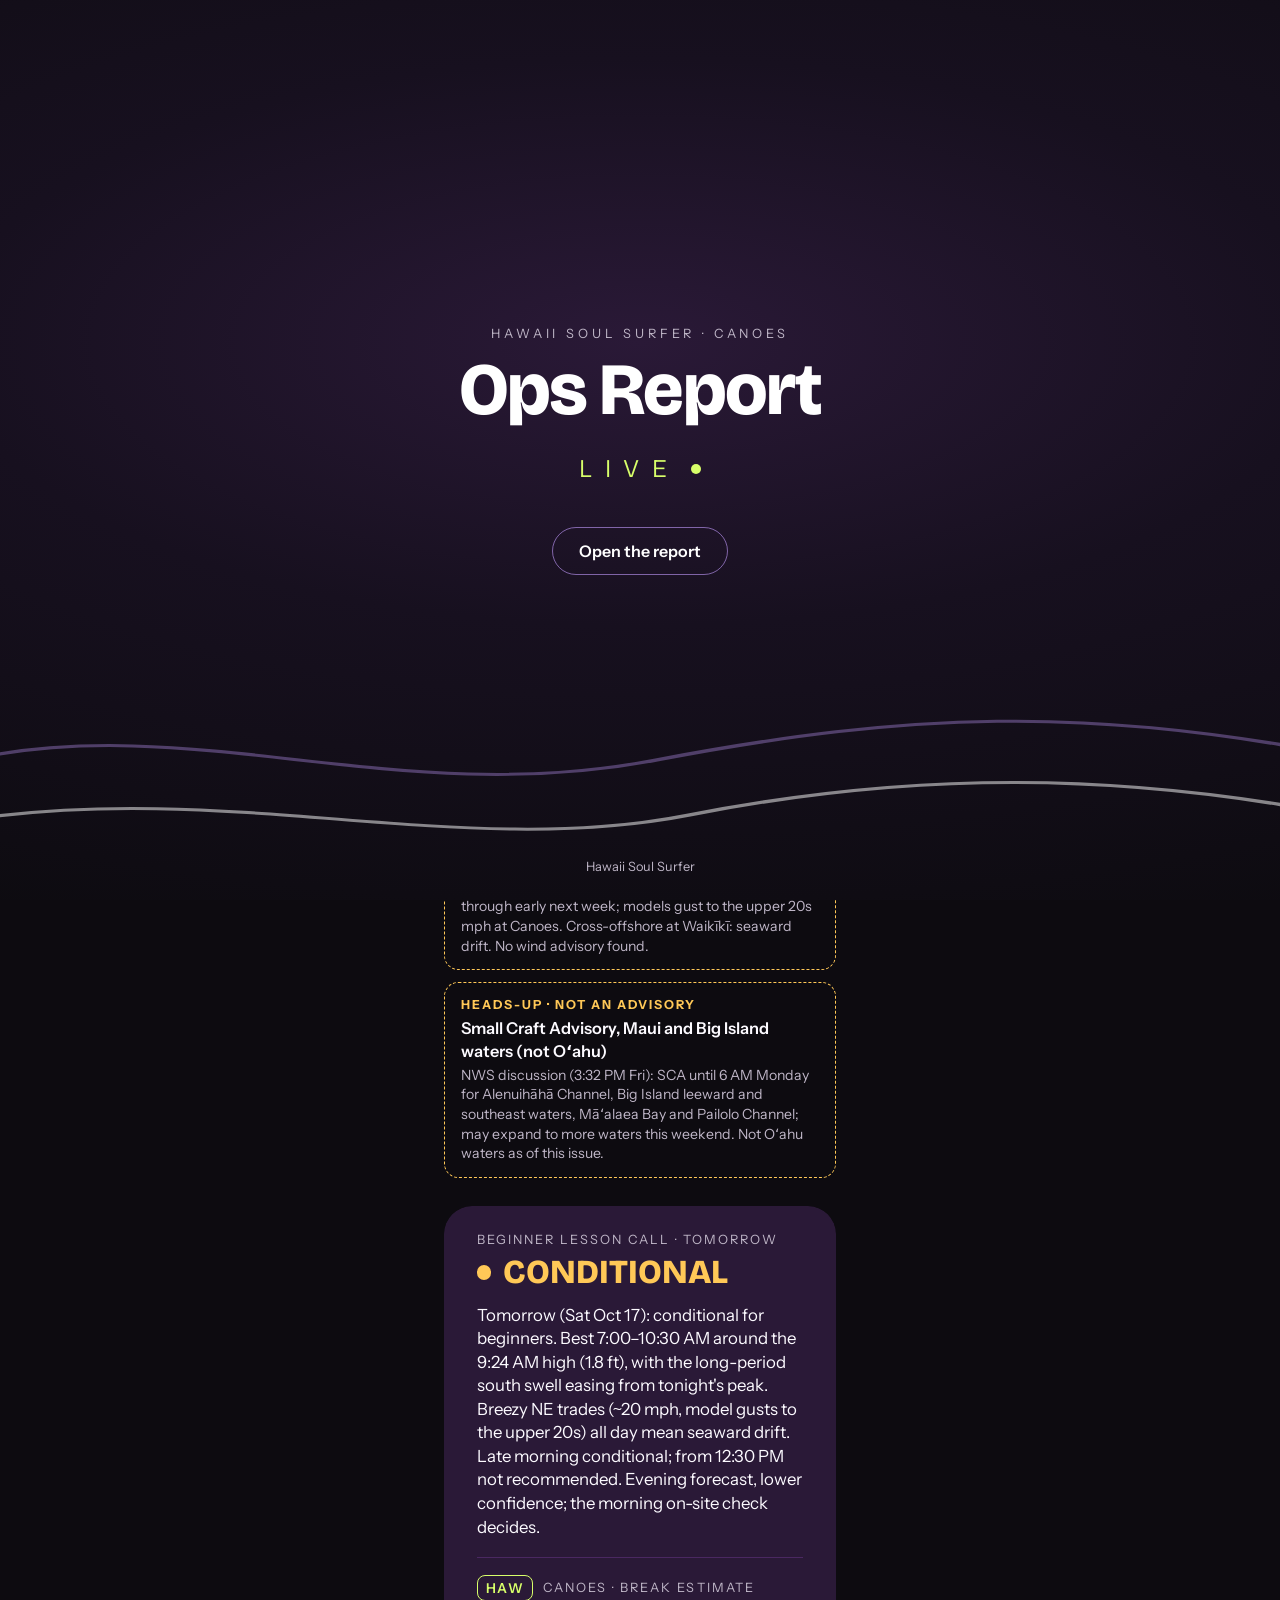
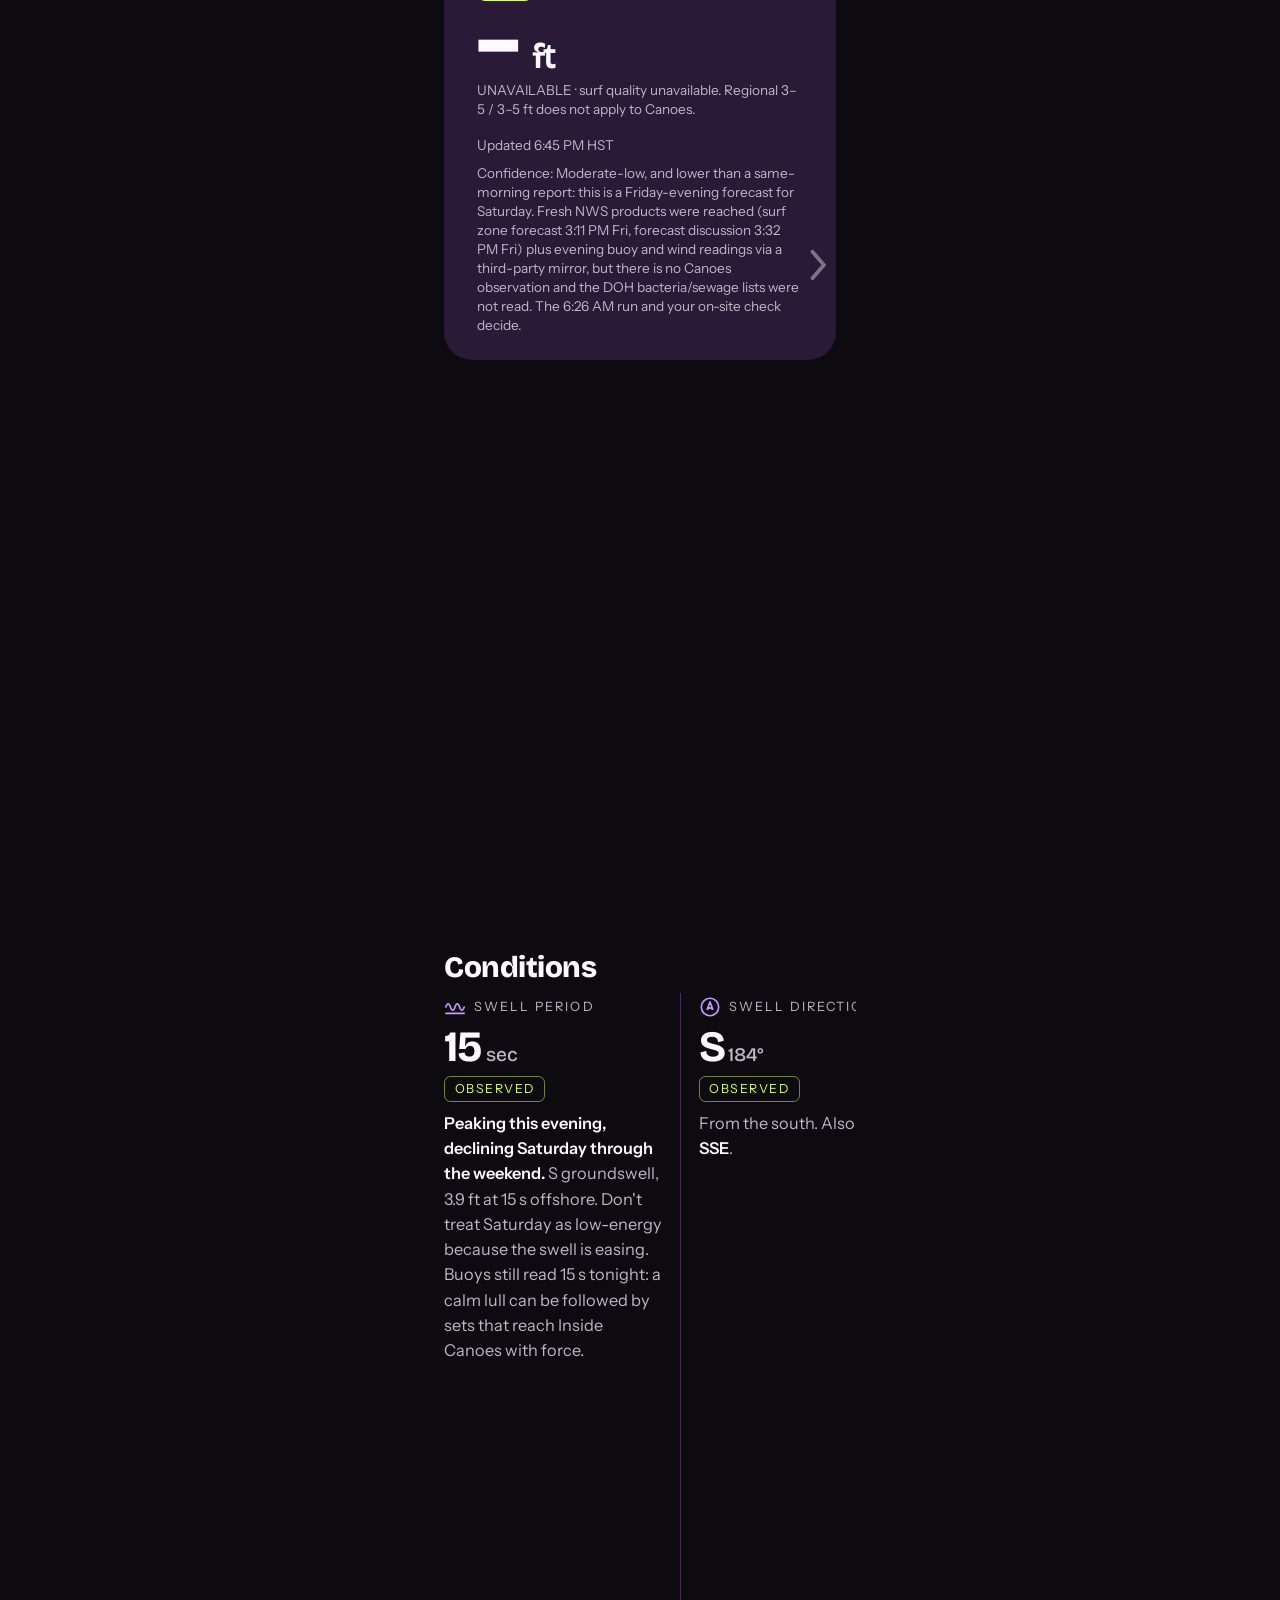
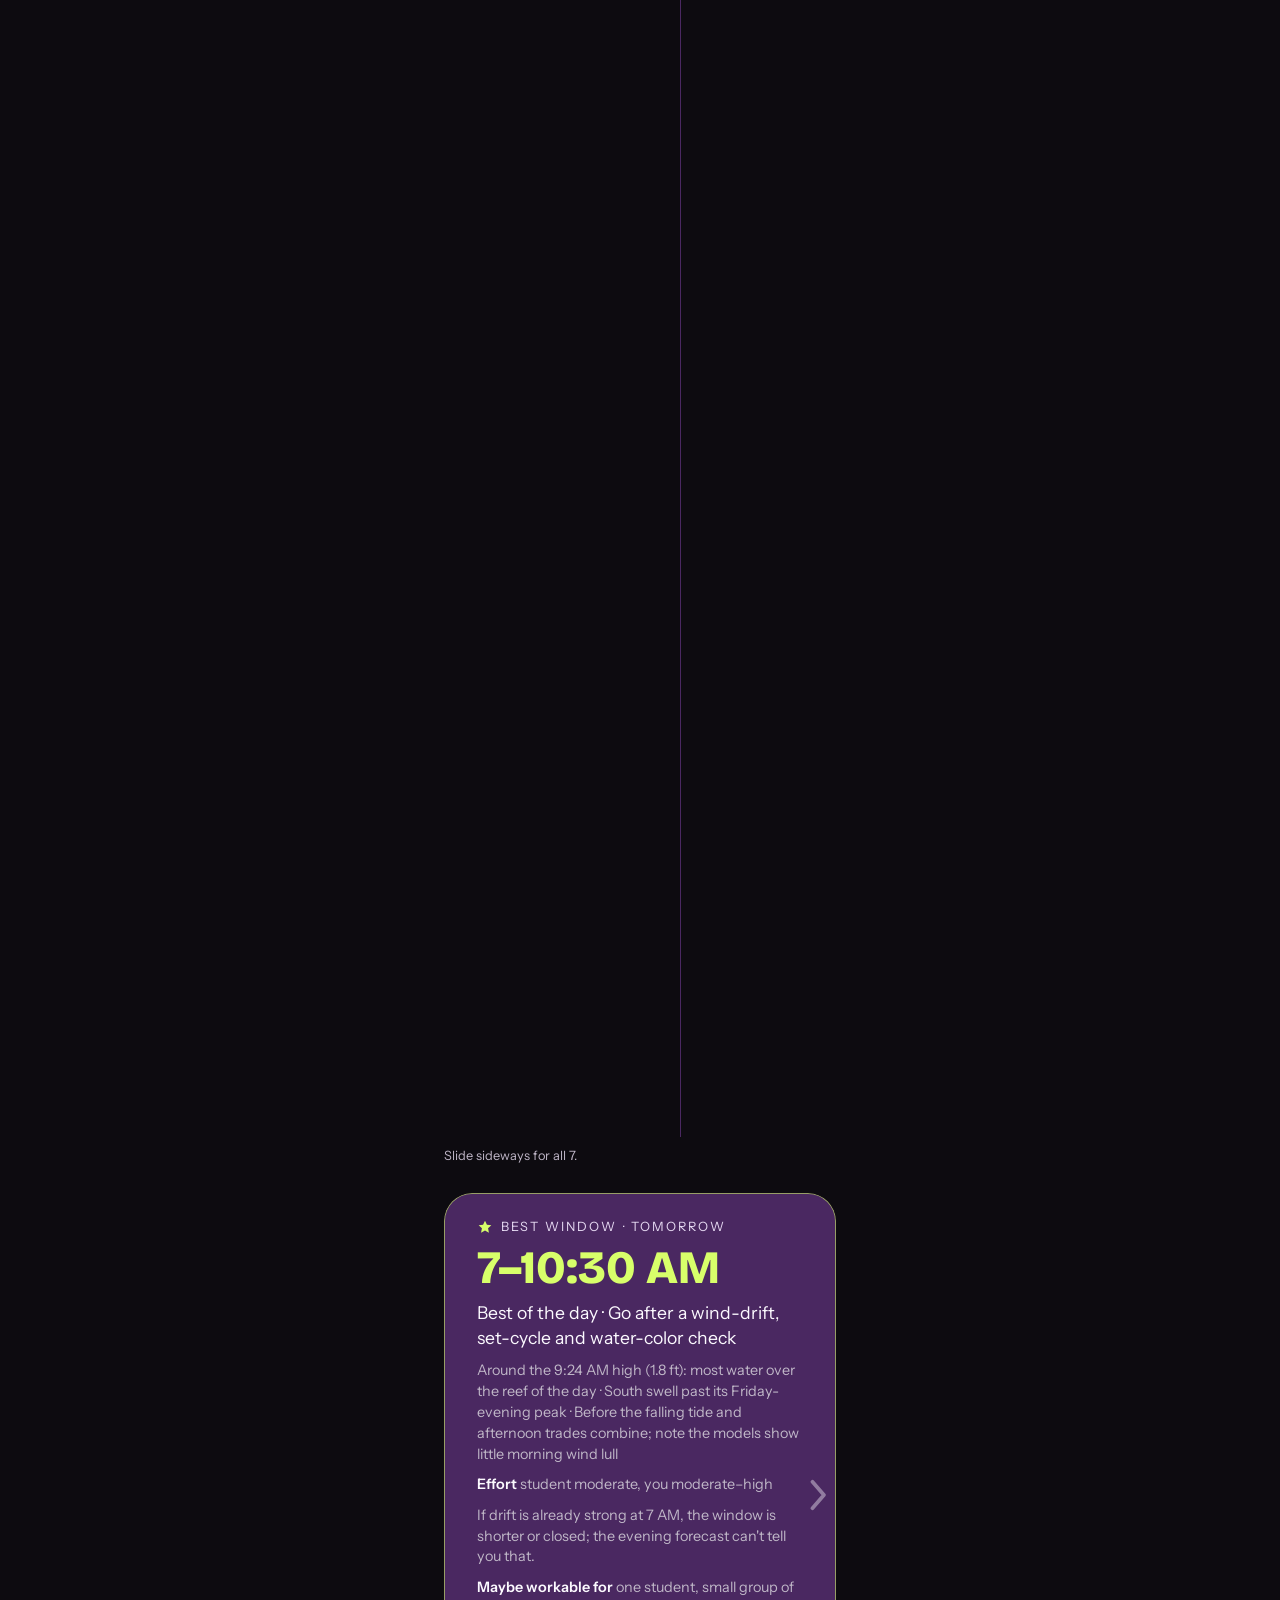
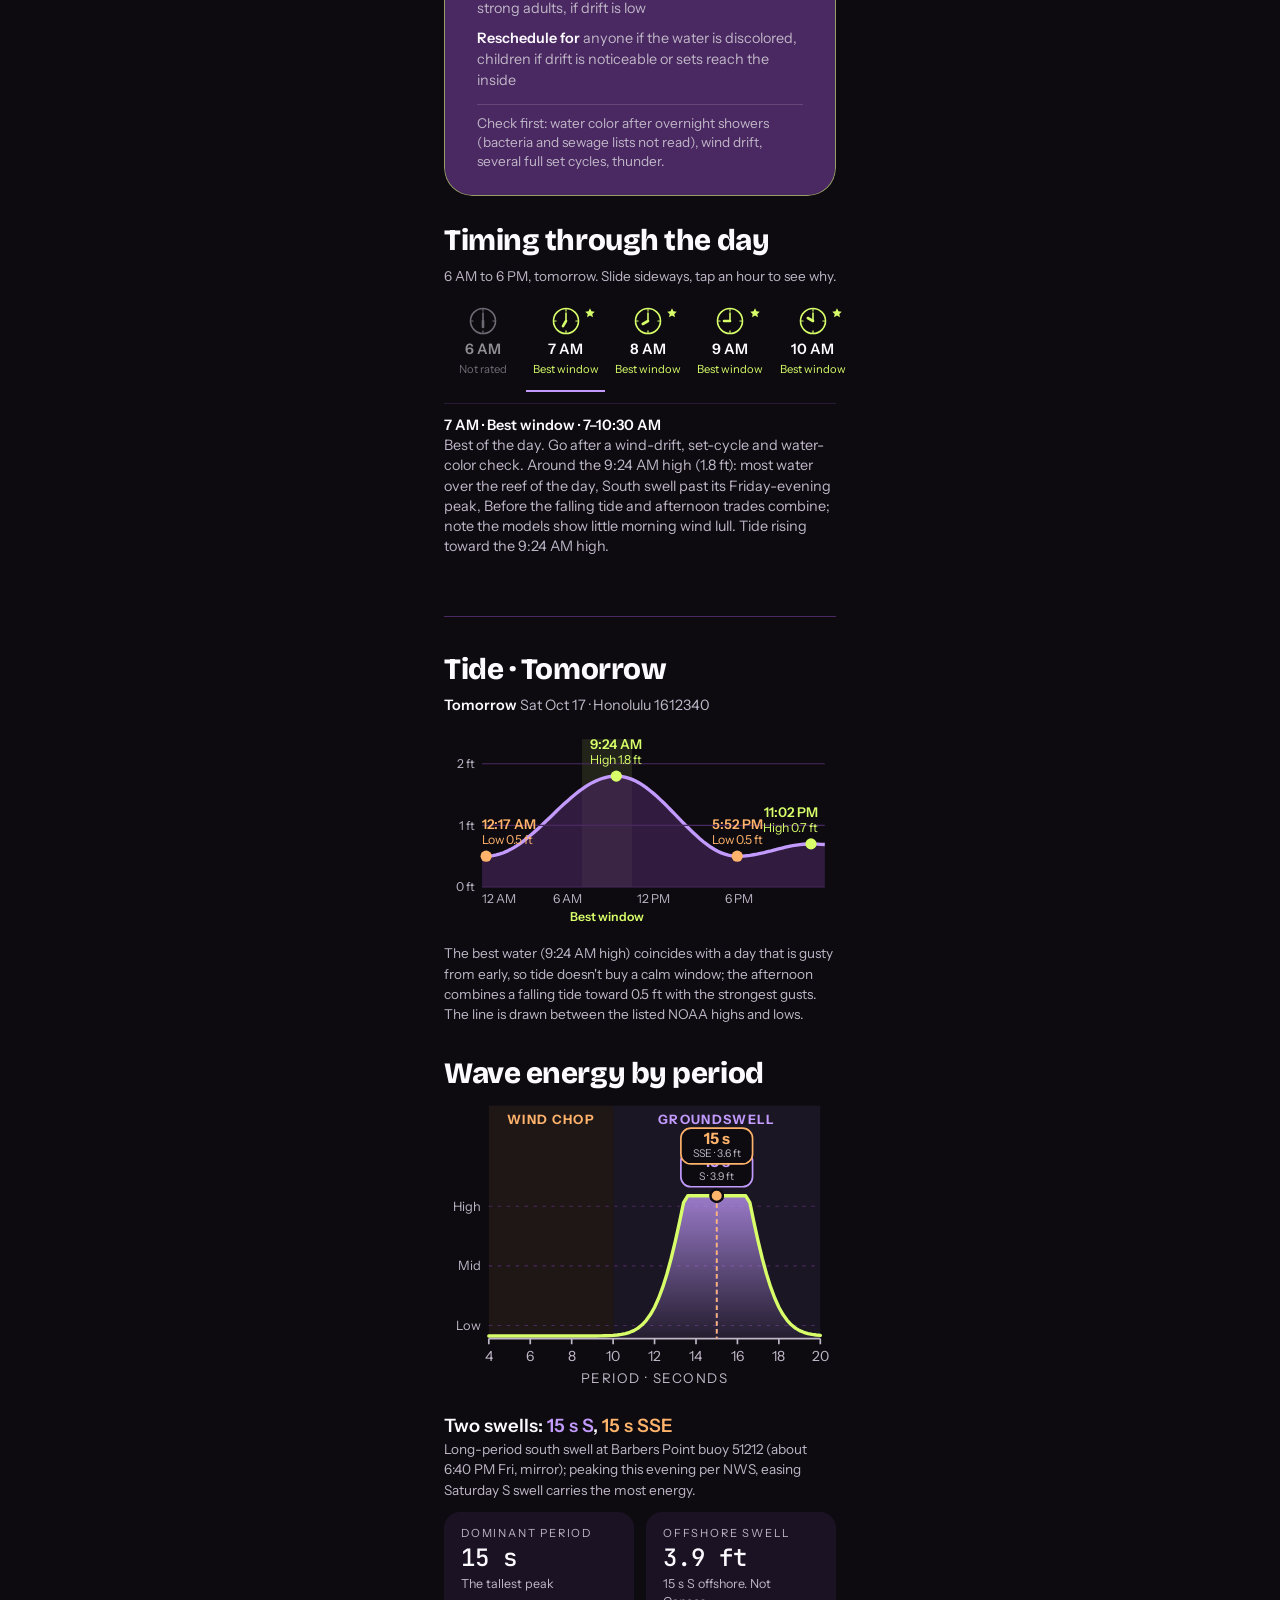
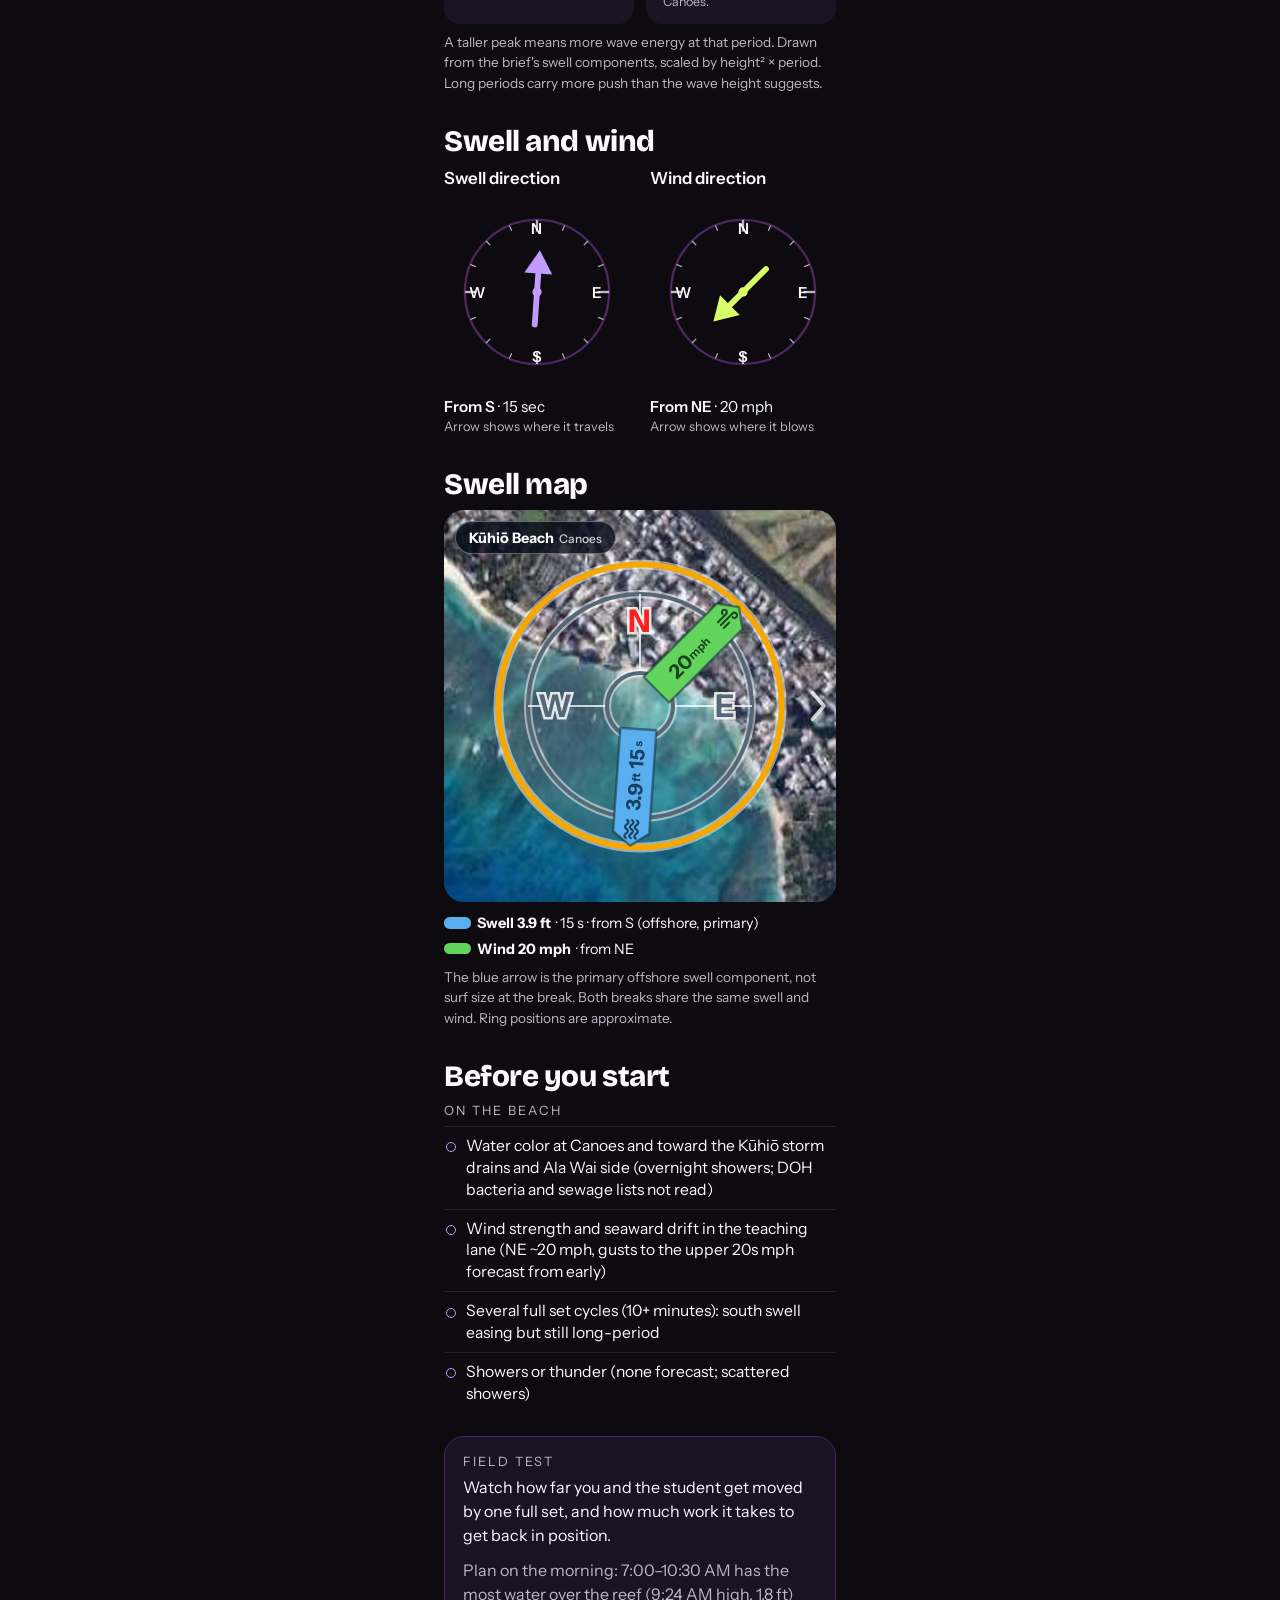
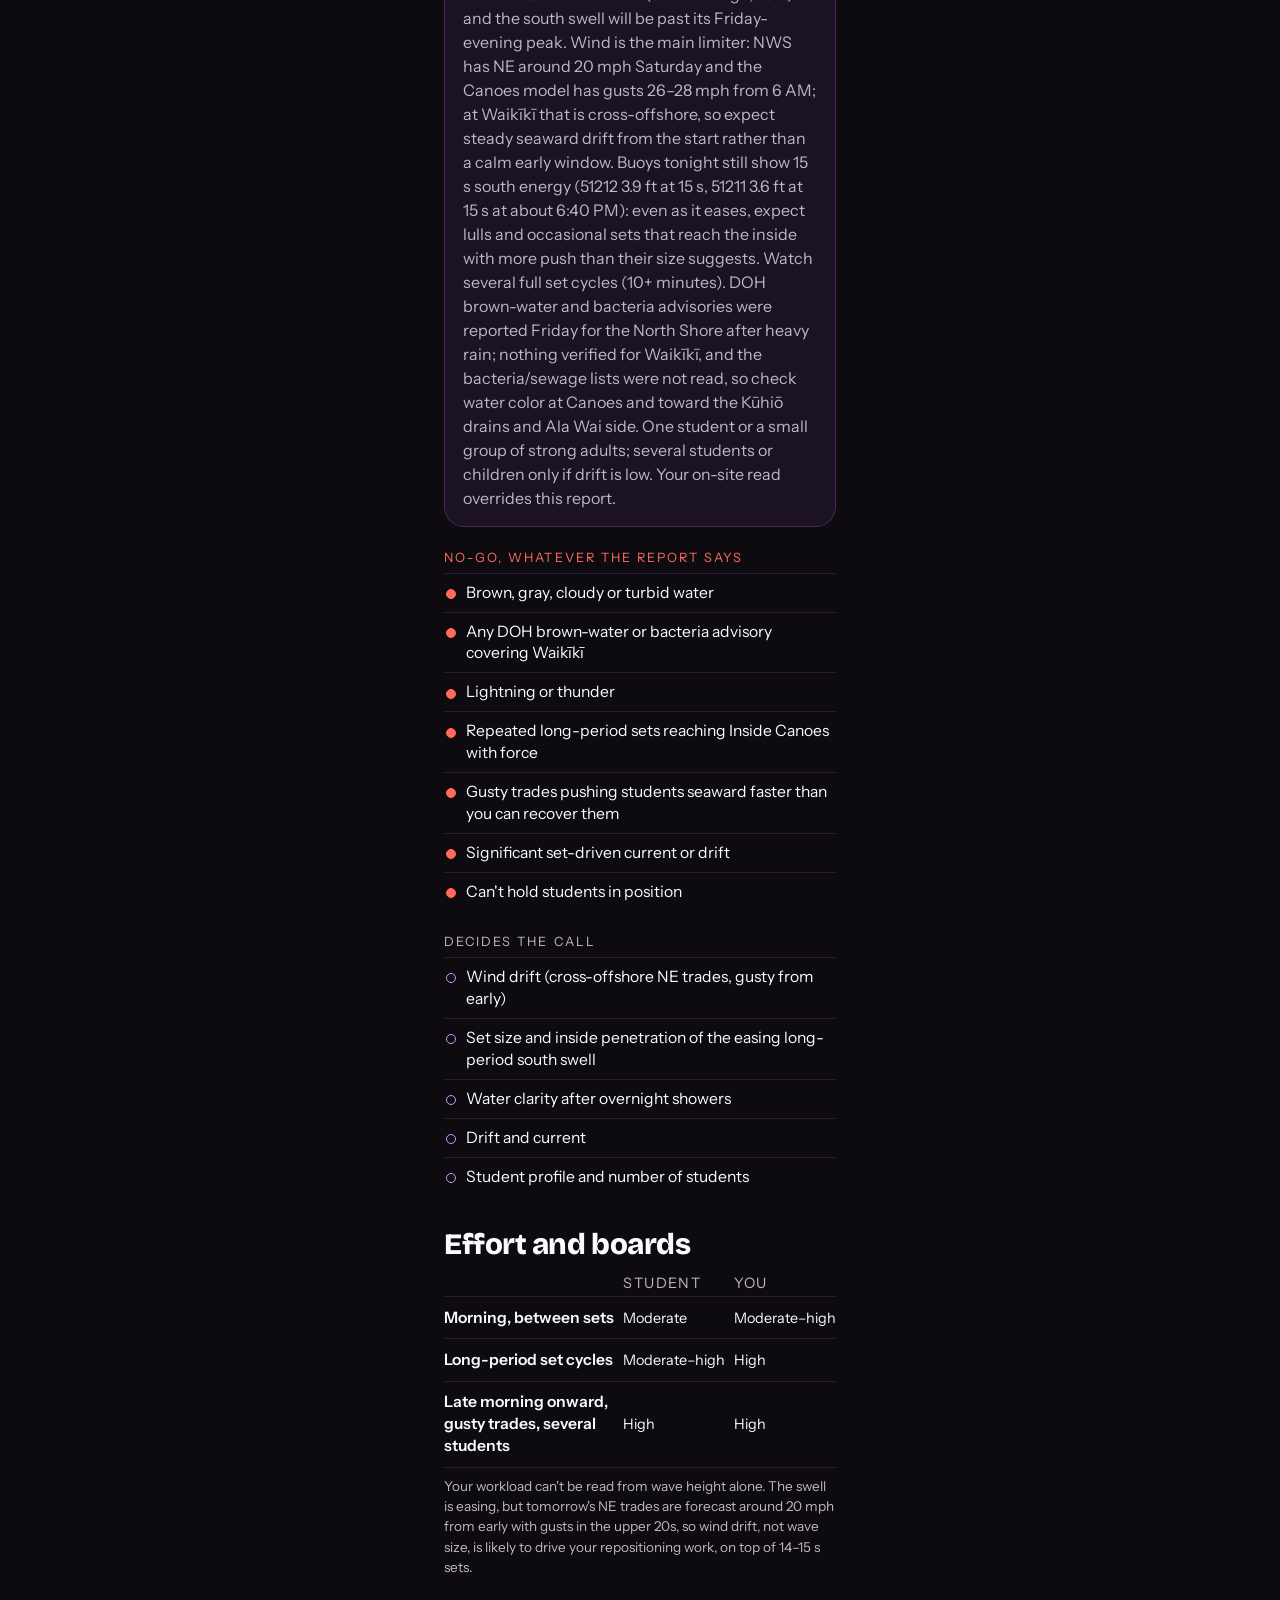
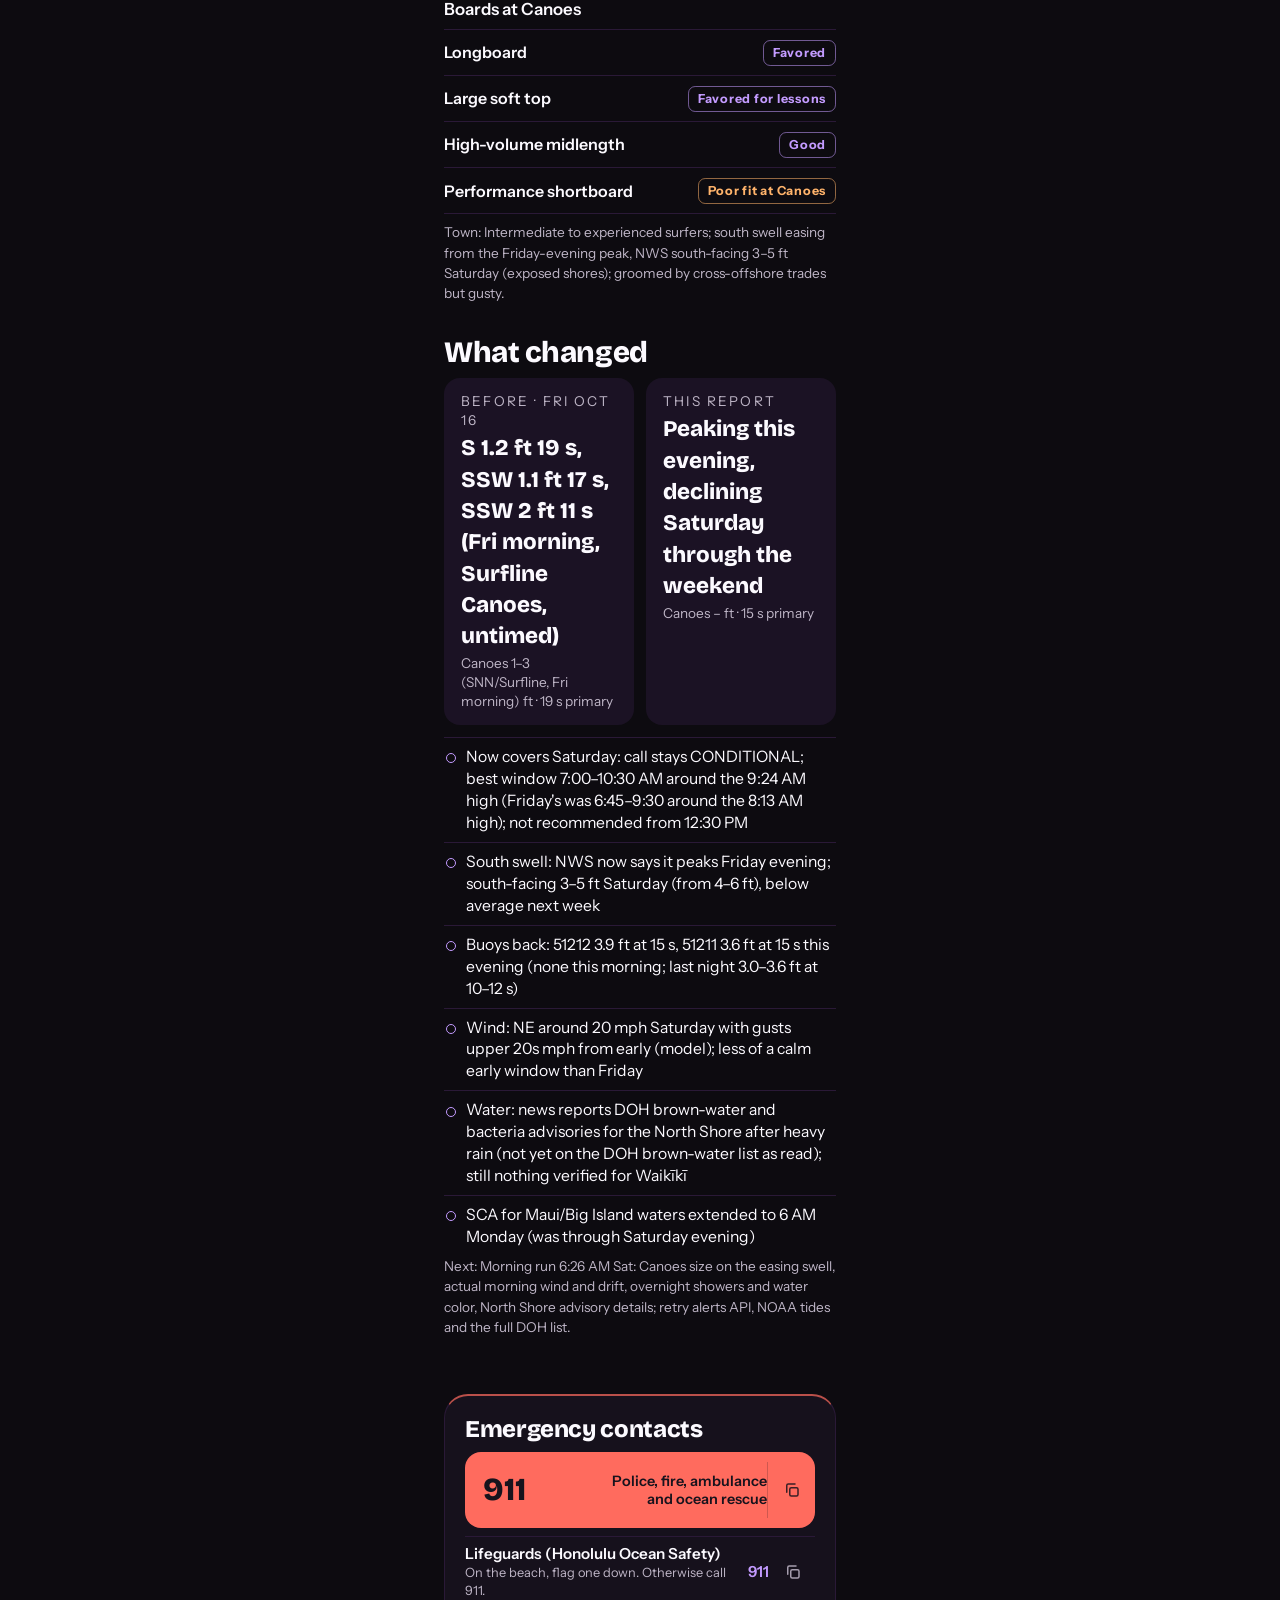
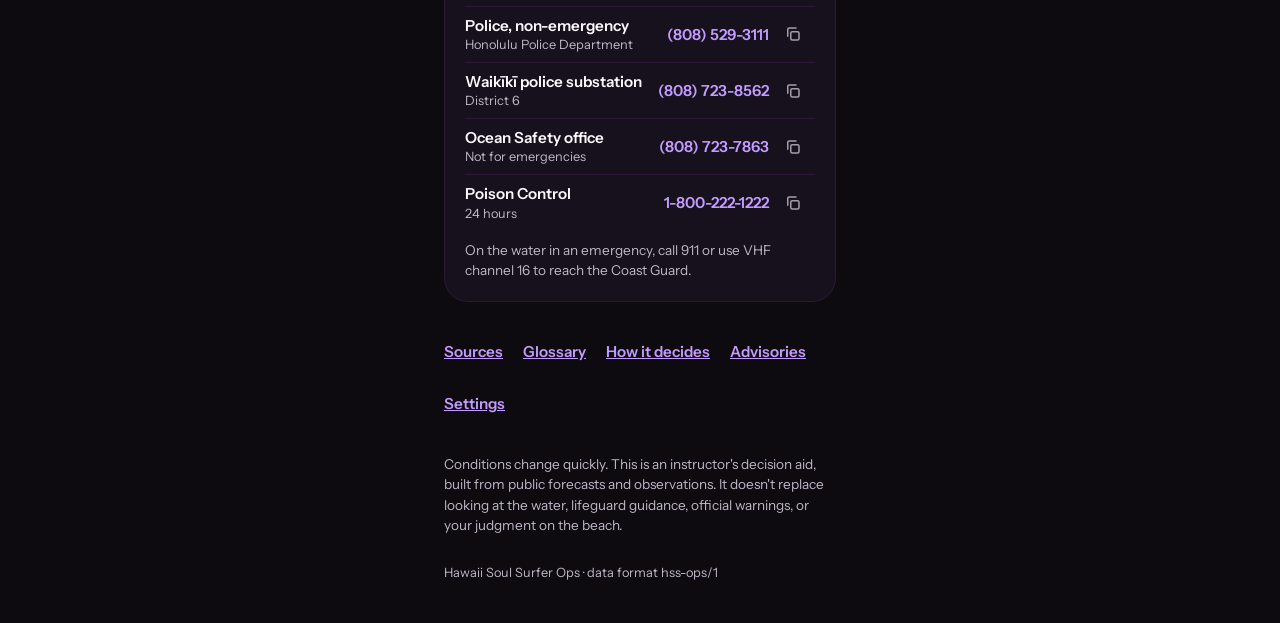
==== commit 7fe6c027: "Ops report 2026-10-16 evening Co-Authored-By: Claude Opus 5.5 <noreply@anthropic.com> Claude-Session" ====
--- a/ops/index.html
+++ b/ops/index.html
@@ -763,7 +763,7 @@
 const STAR=s=>`<svg class="star" width="${s}" height="${s}" viewBox="0 0 24 24" fill="currentColor" aria-hidden="true"><path d="M12 2.5l2.9 6.1 6.6.8-4.9 4.6 1.3 6.5L12 17.2 6.1 20.5l1.3-6.5L2.5 9.4l6.6-.8z"/></svg>`;
 
 /* ---------- data ---------- */
-const EMBED={"schema": "hss-ops/1", "run": "MORNING", "report_date": "2026-10-16", "target_date": "2026-10-16", "generated_at": "2026-10-16T06:45:00-10:00", "next_update": "2026-10-16T18:26:00-10:00", "beginner": {"call": "CONDITIONAL", "confidence": "Moderate-low. Fresh NWS surf zone forecast (3:40 AM Fri) and Surf News Network's Friday Waikīkī read were reached, but no buoy, Waikīkī wind measurement or timestamped Canoes observation was available this morning. The south swell is forecast to peak later today, so conditions may grow through the day. DOH brown-water list was read; the bacteria and sewage lists were not. Your on-site check decides.", "best_window": {"start": "06:45", "end": "09:30"}, "headline": "Today (Fri Oct 16): conditional for beginners. Best 6:45–9:30 AM around the 8:13 AM high (1.8 ft), before the NE trades and gusts build and before the long-period south swell peaks later today. Canoes reported 1–3 ft faces (SNN) to 2–3 ft thigh–waist (Surfline, untimed). Late morning conditional; from 11:30 AM not recommended.", "recommendation": "Go early: 6:45–9:30 AM has the most water over the reef (8:13 AM high, 1.8 ft) and the lightest wind of the day. NWS has NE 15–20 mph today and the model has gusts in the mid-to-high 20s mph by mid-morning; at Waikīkī that is cross-offshore, so expect seaward drift that grows through the morning. The 17–19 s south swell is up and holding and forecast to peak later today (HNN, Surfline forecaster), with NWS holding south-facing shores at 4–6 ft all day: at Canoes that means long lulls and occasional bigger sets, not low energy. Watch several full set cycles (10+ minutes) before starting. Check water color at Canoes and toward the Kūhiō drains and Ala Wai side; brown, gray or cloudy water ends it. One student or a small group of strong adults; several students or children only if drift is low and sets aren't reaching the inside. Your on-site read overrides this report.", "reasons": ["NWS Oʻahu surf zone forecast (3:40 AM Fri): south-facing 4–6 ft AM and 4–6 ft PM today, 3–5 ft Saturday; NE 15–20 mph; no Oʻahu headlines or advisories. Exposed shores, not Canoes", "Surf News Network Waikīkī (Fri, untimed): up and holding 17 s SSW, 1–2 ft Hawaiian (1–3 ft faces) occasionally higher, good offshores", "Surfline Canoes (no timestamp; tide 0.8 ft shown): 2–3 ft thigh to waist, Poor to Fair; SSW 2 ft at 11 s, S 1.2 ft at 19 s, SSW 1.1 ft at 17 s; model wind ENE 15 kt gusting 22; forecaster: new long-period swell building, largest later in the day", "Hawaii News Now (3 AM Fri): new south swell could bring above-average surf, peaking later today; breezy trades, stronger winds coming; scattered afternoon showers, first rain wave tonight", "Honolulu tides today (NWS surf zone forecast): high 1.8 ft 8:13 AM, low 0.5 ft 4:49 PM, high 0.6 ft 7:54 PM", "Surfnerd Queens/Canoes model (06z Thu run): about 2.7–2.8 ft at 13–14 s; wind 18–20 mph gusting 24–29 mph from 6 AM"], "precheck": ["Water color at Canoes and toward the Kūhiō storm drains and Ala Wai side (DOH bacteria and sewage lists not read)", "Several full set cycles (10+ minutes): 17–19 s sets come with long lulls, and the swell is forecast to peak later today", "Wind strength and seaward drift in the teaching lane (NE 15–20 mph, gusts building)", "Showers or thunder (scattered afternoon showers forecast)"], "decisive": ["Wind drift (cross-offshore NE–ENE trades, gusts building)", "Set size and inside penetration of the 17–19 s south swell as it peaks", "Drift and current", "Water clarity", "Student profile and number of students"], "no_go": ["Brown, gray, cloudy or turbid water", "Any DOH brown-water or bacteria advisory covering Waikīkī", "Lightning or thunder", "Repeated long-period sets reaching Inside Canoes with force", "Gusty trades pushing students seaward faster than you can recover them", "Significant set-driven current or drift", "Can't hold students in position"]}, "general": {"rating": "FAIR", "headline": "Long-period (17–19 s) south swell up and holding, forecast to peak later today; NWS keeps south-facing shores 4–6 ft all day, 3–5 ft Saturday. NE trades 15–20 mph, cross-offshore at Waikīkī and Town: groomed but windy, gustier through the day.", "size_ft": "4–6 AM, 4–6 PM (NWS south-facing, Friday; issued 3:40 AM Fri)", "size_note": "NWS numbers are for exposed south-facing shores. Canoes is far more protected: SNN read Waikīkī 1–2 ft Hawaiian (1–3 ft faces) occasionally higher; Surfline Canoes 2–3 ft thigh–waist (untimed).", "surface": "Groomed by cross-offshore NE–ENE trades; gusty, with more texture and drift from mid-morning", "favored": ["Longboards / high-volume boards at protected Waikīkī breaks, early", "Intermediate to experienced surfers on exposed Town reefs while the long-period swell peaks"], "waikiki_note": "SNN Friday: up and holding 17 s SSW, 1–3 ft faces occasionally higher, good offshores. Surfline Canoes (untimed): 2–3 ft thigh–waist with a 19 s S and 17 s SSW component. Expect long lulls and occasional sets above the average, possibly growing in the afternoon.", "trend": "South swell peaks later today, then slowly declines Saturday into early next week (NWS, HNN); trades breezy and strengthening into the weekend; showers tonight, late Saturday and Sunday–Monday"}, "canoes": {"size_ft": "1–3", "face": "Knee to waist", "quality": "Poor to Fair", "status": "REPORTED", "note": "SNN Waikīkī (Friday, untimed): 1–2 ft Hawaiian, 1–3 ft faces, occasionally higher. Surfline Canoes spot: 2–3 ft thigh–waist (no timestamp; tide 0.8 ft and clear sky shown, so it may not be a 6 AM read). Not an in-person observation. Surf quality and lesson suitability are rated separately."}, "breaks": [{"name": "Canoes (Surfline, untimed)", "ft": "2–3 ft thigh–waist", "zone": "Waikīkī"}, {"name": "Waikīkī (SNN, Fri)", "ft": "1–2 ft Hawaiian (1–3 ft faces) occasionally higher", "zone": "Waikīkī"}, {"name": "Queens/Canoes (Surfnerd model, Fri)", "ft": "About 2.7–2.8 ft at 13–14 s (model run 06z Thu)", "zone": "Waikīkī"}, {"name": "Oʻahu south-facing (NWS, Fri)", "ft": "4–6 AM, 4–6 PM (NWS, issued 3:40 AM Fri)", "zone": "Town"}], "regional": {"am_ft": "4–6", "pm_ft": "4–6", "status": "FORECAST", "scope": "NWS Oʻahu surf zone forecast, south-facing shores, Friday Oct 16, issued 3:40 AM HST Fri (read from the NWS tgftp text server). These numbers are for exposed south-facing shores and never apply directly to Canoes."}, "swell": {"status": "REPORTED", "components": [{"ft": 1.2, "s": 19, "deg": 180, "dir": "S", "role": "New long-period south swell, forecast to peak later today; main set energy at Canoes (Surfline Canoes, untimed)"}, {"ft": 1.1, "s": 17, "deg": 205, "dir": "SSW", "role": "Long-period SSW component; SNN calls 17 s SSW up and holding (Surfline Canoes, untimed)"}, {"ft": 2, "s": 11, "deg": 197, "dir": "SSW", "role": "Older shorter-period SSW swell, tapering (Surfline Canoes, untimed)"}], "offshore": {"ft": null, "s": null, "dir": "UNAVAILABLE", "source": "No buoy reading was reachable this morning (NDBC, CDIP/PacIOOS and the third-party mirror only served last night's values). Last evening (6:35 PM Thu via mirror): 51211 3.0 ft at 10 s from 159°; 51212 3.6 ft at 12 s from 251°.", "status": "UNAVAILABLE"}, "trend": "Up and holding this morning, peaking later today", "trend_prev": "Last evening: S 1.6 ft at 18 s (186°), SSW 1.1 ft at 18 s (214°), S 2 ft at 11 s (Surfline Waikīkī Beach)", "trend_next": "Slowly declining Saturday into early next week (NWS surf zone forecast 3:40 AM Fri: south 3–5 ft Saturday)", "effects": ["Long lulls, then sets well above the average wave", "17–19 s sets push further inside and with more force than their size suggests", "Set-driven current more likely on set cycles, and more so as the swell peaks", "Strengthening NE trades add seaward drift through the day", "NNW swell peaking this afternoon (north shores 8–12 ft PM) is mostly blocked at Waikīkī"], "warning": "Don't treat today as low-energy because Canoes reads 1–3 ft. The swell is 17–19 s and forecast to peak later today: a calm lull can be followed by sets that reach Inside Canoes with force."}, "wind": {"dir": "ENE", "deg": 68, "kt": 15, "gust_kt": 22, "status": "FORECAST", "effect": "NE–ENE trades are cross-offshore at Waikīkī: cleaner faces, but seaward drift for students and boards, stronger in gusts", "forecast": "NWS Oʻahu surf zone forecast (3:40 AM Fri): NE 15–20 mph today, E around 20 mph tonight, NE around 20 mph Saturday. HNN (3 AM Fri): breezy trades today, stronger winds coming, windy in some areas. Surfnerd Queens/Canoes model: 18–20 mph gusting 24–29 mph from 6 AM. Surfline Canoes model: ENE 15 kt gusting 22 kt.", "trend": "Lightest early; building through mid-morning, strongest afternoon; stronger into the weekend", "note": "15 kt and gust 22 kt are Surfline model values (untimed), not a Waikīkī measurement. No airport or Waikīkī wind observation was reachable this morning. NWS gives no gust value."}, "surface": {"state": "Groomed early with light texture; more chop and gusts from mid-morning", "drift": "Light to moderate seaward early; moderate to strong in late-morning and afternoon gusts", "limiting": "Wind drift (NE trades, gusts building); long-period set size and set-driven current as the swell peaks; water color (bacteria and sewage lists not verified)", "status": "INFERRED"}, "tide": {"station": "Honolulu 1612340", "status": "REPORTED", "events": [{"date": "2026-10-15", "time": "23:36", "type": "L", "ft": 0.3}, {"date": "2026-10-16", "time": "08:13", "type": "H", "ft": 1.8}, {"date": "2026-10-16", "time": "16:49", "type": "L", "ft": 0.5}, {"date": "2026-10-16", "time": "19:54", "type": "H", "ft": 0.6}, {"date": "2026-10-17", "time": "00:17", "type": "L", "ft": 0.5}, {"date": "2026-10-17", "time": "09:24", "type": "H", "ft": 1.8}], "phase": "Rising toward the 1.8 ft high at 8:13 AM, then falling to the 0.5 ft low at 4:49 PM; small rise to 0.6 ft at 7:54 PM after dark (NWS surf zone forecast, 3:40 AM Fri). Sunrise 6:28 AM, sunset 6:07 PM.", "positives": ["Most water over the reef mid-morning, around the 8:13 AM high", "Falling tide keeps decent water until about 11 AM", "Softer falls with more water"], "conflict": "The best water (8:13 AM high) and the lightest wind only overlap early. By the time the swell peaks later today, the tide is low (0.5 ft at 4:49 PM) and the wind is at its strongest.", "rule": "High tide is not automatically the best lesson time. Combine tide with swell, current, wind, water quality and the student."}, "current": {"state": "Light to moderate early; stronger on set cycles and in gusts as the day goes on and the swell peaks", "confidence": "Low", "status": "INFERRED", "drivers": ["17–19 s south swell up and holding, peaking later today", "Set-driven water movement on long-period sets", "Cross-offshore NE–ENE trades, building through the day", "Canoes reef shape and tide (low water most of the afternoon)"], "between_sets": "Light to moderate, with wind drift seaward", "during_sets": "Stronger push likely on long-period sets", "post_set": "Drift after sets, added to wind drift", "field_test": "Watch how far you and the student get moved by one full set, and how much work it takes to get back in position.", "one_student": "Workable early if sets stay manageable inside and drift is light to moderate; stay close on set cycles.", "multi_student": "Lower tolerance: long-period sets and gusty offshore drift can separate students quickly. Only early, only if drift is low and sets aren't reaching the inside."}, "windows": [{"start": "06:45", "end": "09:30", "rating": "BEST", "label": "Best of the day", "go": "Go after a set-cycle, wind-drift and water-color check", "reasons": ["Around the 8:13 AM high (1.8 ft): most water over the reef of the day", "Lightest wind of the day before gusts build", "Before the long-period south swell peaks later today"], "precheck": ["Water color (bacteria and sewage lists not read)", "Several full set cycles (long lulls)", "Wind drift", "Thunder"], "effort": {"student": "Moderate", "coach": "Moderate–high"}, "notes": ["Model gusts reach the mid-20s mph by 8–9 AM; if drift is already strong at 7 AM the window closes early."], "workable_for": ["One student", "Small group of strong adults, if drift is low"], "avoid_for": ["Anyone if the water is discolored", "Children if sets reach the inside or drift is noticeable"]}, {"start": "09:30", "end": "11:30", "rating": "CONDITIONAL", "label": "Conditional", "go": "Check wind drift, sets and reef depth", "reasons": ["Trades building (model 20 mph gusting 28–29 mph)", "Tide falling toward the afternoon low", "Long-period sets building toward the peak"], "effort": {"student": "Moderate–high", "coach": "High"}, "workable_for": ["One strong adult"], "avoid_for": ["Children", "Several students"]}, {"start": "11:30", "end": "18:00", "rating": "AVOID", "label": "Not recommended for beginners", "go": "Not recommended for beginner lessons", "reasons": ["Strongest trades and gusts of the day, cross-offshore drift", "South swell forecast to peak later today; more sets reaching the inside", "Low tide (0.5 ft at 4:49 PM); scattered afternoon showers, watch water color"], "effort": {"student": "High", "coach": "High"}, "avoid_for": ["Beginners generally", "Children", "Several students"]}], "avoid_triggers": ["Brown, gray or cloudy water", "Lightning or thunder", "Flash Flood Warning or Flood Advisory", "Repeated powerful long-period sets reaching Inside Canoes", "Gusty trades pushing students seaward", "Significant set-driven current or wind drift", "Can't hold the teaching lane", "Too much student retrieval", "Too much instructor repositioning"], "effort": [{"when": "Early morning, between sets", "student": "Moderate", "coach": "Moderate"}, {"when": "Long-period set cycles", "student": "Moderate–high", "coach": "High"}, {"when": "Mid-morning onward, gusty trades, several students", "student": "High", "coach": "High"}], "effort_rule": "Your workload can't be read from wave height alone. Canoes reads 1–3 ft, but 17–19 s sets mean long lulls followed by sets that need hard repositioning, and today's cross-offshore NE trades add seaward drift on top. With the swell peaking later today, expect your workload to climb through the morning.", "boards": {"canoes": [{"board": "Longboard", "fit": "Favored"}, {"board": "Large soft top", "fit": "Favored for lessons"}, {"board": "High-volume midlength", "fit": "Good"}, {"board": "Performance shortboard", "fit": "Poor fit at Canoes"}], "town": "Intermediate to experienced surfers; 17–19 s south swell peaking later today, NWS south-facing 4–6 ft all day (exposed shores); groomed by cross-offshore trades but gusty."}, "weather": {"sky": "Mostly sunny with scattered showers today; mostly cloudy with scattered showers tonight (NWS surf zone forecast, 3:40 AM Fri)", "showers": "HNN (3 AM Fri): sunny with scattered afternoon showers; first rain wave Friday night. No thunderstorms mentioned in any product read.", "rain_pct": null, "wind": "NE 15–20 mph today, E around 20 mph tonight (NWS surf zone forecast)", "upcoming": {"when": "Tonight through early next week", "items": ["Tonight: first easterly-wave rain pulse, mostly cloudy with scattered showers (NWS, HNN)", "Saturday: NE around 20 mph; south swell easing to 3–5 ft (NWS south-facing)", "Late Saturday: second rain wave", "Sunday–Monday: third and possibly strongest wave; normally dry leeward areas could see rain (HNN)", "Small Craft Advisory for Maui/Big Island waters through Saturday evening; may expand to more waters as the high builds"], "note": "No NWS rain percentage for Honolulu Metro today was reachable (zone pages served older issues). Showers tonight through Monday could raise runoff risk at Waikīkī; check water color Saturday and early next week."}}, "alerts": [], "watch": [{"head": "Water quality: brown-water list read, bacteria and sewage lists not", "body": "DOH brown-water advisory list (eha-cloud) read this morning: the only open brown-water advisory is ʻAnini Beach, Kauaʻi (issued Oct 13); Bellows–Sherwood (windward Oʻahu) was closed Oct 15; none for Waikīkī. The bacteria and sewage-spill lists were not read. Reported, not verified from DOH: a bacteria advisory (enterococci 192 per 100 mL) at Waimea Bay shoreline, Oʻahu North Shore, posted Oct 15, still in effect per a third-party repost. Check water color on arrival."}, {"head": "Long-period south swell peaking later today", "body": "SNN: 17 s SSW up and holding at Waikīkī. HNN (3 AM Fri): above-average south surf, peaking later today. NWS (3:40 AM Fri): south-facing 4–6 ft today, 3–5 ft Saturday. No high surf advisory found."}, {"head": "Trades strengthening", "body": "NWS: NE 15–20 mph today, around 20 mph tonight and Saturday. HNN: breezy, stronger winds coming, windy in some areas. Cross-offshore at Waikīkī: seaward drift."}, {"head": "Showers tonight through Monday", "body": "Scattered showers this afternoon; three easterly-wave rain pulses tonight, late Saturday, and Sunday–Monday (the last possibly strongest, reaching leeward areas). No thunder mentioned. Watch for runoff and water color."}, {"head": "Small Craft Advisory, Maui and Big Island waters (not Oʻahu)", "body": "HNN (7 PM Thu) and NWS discussion: SCA for the typically windy waters around Maui and the Big Island through Saturday evening; may expand. NWS Oʻahu surf zone forecast (3:40 AM Fri) lists no Oʻahu headlines. Alerts API not read."}], "hazards": [{"name": "Flood watch or warning", "state": "NONE_VERIFIED", "note": "None in the NWS Oʻahu surf zone forecast (3:40 AM Fri) or HNN (3 AM Fri). Alerts API and live hazards list not reachable."}, {"name": "Flash flood warning", "state": "NONE_VERIFIED", "note": "None in any product read."}, {"name": "Flood advisory, Oʻahu", "state": "NONE_VERIFIED", "note": "None in any product read; alerts API not read."}, {"name": "High surf advisory, South Shore", "state": "NONE_VERIFIED", "note": "NWS Oʻahu surf zone forecast (3:40 AM Fri) lists no headlines or advisories. Alerts API not read."}, {"name": "High surf warning, South Shore", "state": "NONE_VERIFIED"}, {"name": "Small craft advisory", "state": "NONE_VERIFIED", "note": "Active for Maui and Big Island waters through Saturday evening (HNN, NWS discussion); none found for Oʻahu waters; may expand."}, {"name": "Thunderstorm or lightning warning", "state": "NONE_VERIFIED", "note": "No product read mentions thunderstorms."}, {"name": "Wind advisory", "state": "NONE_VERIFIED", "note": "None in any product read."}, {"name": "Tsunami", "state": "NONE_VERIFIED", "note": "No tsunami alert in any product read; the Oct 10 bulletin link on the NWS hazards page was not opened."}, {"name": "DOH brown water advisory, Waikīkī", "state": "NOT_ACTIVE", "note": "DOH eha-cloud brown-water list read this morning: no Waikīkī entry; only open entry is ʻAnini Beach, Kauaʻi."}, {"name": "DOH bacteria or sewage advisory, Waikīkī", "state": "UNAVAILABLE", "note": "Bacteria and sewage-spill lists not read."}], "tropical": {"active": "None in the Central Pacific", "note": "Central Pacific Tropical Weather Outlook, 8 PM HST Thu Oct 15 (via NHC): no disturbances; tropical cyclone formation not expected in the next 7 days. Eastern Pacific: Hurricane Trudy and Tropical Storm Simon off Mexico, not Hawaiʻi threats."}, "water": {"status": "NOT_VERIFIED", "inventory_verified": false, "headline": "No DOH brown-water advisory for Waikīkī; bacteria and sewage lists not read, so water quality at Canoes is not verified", "statement": "The DOH brown-water advisory list was read this morning: no Waikīkī entry, and no open Oʻahu brown-water advisory (Bellows–Sherwood closed Oct 15; the only open one statewide is ʻAnini Beach, Kauaʻi). The bacteria and sewage-spill lists were not read, so nothing can be said about those for Waikīkī or Oʻahu. A bacteria advisory at Waimea Bay (Oʻahu North Shore) is reported still in effect by a third-party repost; it is not a Waikīkī notice. Not finding an advisory does not prove the water is clean. Check water color.", "why": "The eha-cloud brown-water event list loaded (all rows read); the full advisory list covering bacteria and sewage did not. Mostly sunny Friday morning lowers runoff risk at Waikīkī but proves nothing; showers increase this afternoon and tonight.", "checked": {"brown_water": true, "bacteria": false, "sewage": false, "beach": false}, "runoff": "Brown, gray, cloudy or turbid water, or visible runoff: don't go in, advisory or not. DOH guidance: storm runoff can carry sewage and pathogens; stay out of affected water for 48–72 hours after rain stops.", "notices": [{"scope": "Statewide", "head": "Brown Water Advisory, ʻAnini Beach, Kauaʻi (open)", "issued": "2026-10-13"}]}, "changes": {"previous": {"date": "2026-10-15", "swell": "S 18 s 1.6 ft (186°), SSW 18 s 1.1 ft (214°), S 11 s 2 ft (Thu evening, Surfline Waikīkī Beach)", "canoes_ft": "1–2 (Surfline Waikīkī Beach, Thu evening)", "period_s": 18}, "items": ["Same-day report for Friday: call stays CONDITIONAL; best window now 6:45–9:30 AM (was 6:45–9:45), late-morning conditional ends 11:30 AM, not recommended from 11:30 AM (was noon)", "NWS 3:40 AM Fri keeps south-facing shores at 4–6 ft through the afternoon (Thursday's issue had 3–5 ft PM); HNN and Surfline say the south swell peaks later today", "Canoes reads 1–3 ft faces (SNN) to 2–3 ft thigh–waist (Surfline Canoes, untimed); last evening 1–2 ft knee–thigh", "Wind now forecast NE 15–20 mph (was E 15–20 mph); gusts building", "DOH brown-water list read for the first time in eight runs: Bellows–Sherwood closed Oct 15; no open Oʻahu brown-water advisory; bacteria/sewage lists still not read", "No buoy reading reachable this morning (last evening's mirror values were the only ones served)"], "next": "Evening run 6:26 PM Fri: how big the south swell peaked, Saturday wind and showers, tonight's rain pulse; retry buoys, alerts API and the full DOH list"}, "sources": [{"name": "NWS Oʻahu surf zone forecast (3:40 AM HST Oct 16)", "status": "Checked (NWS tgftp text server): south-facing 4–6 ft AM/PM, NE 15–20 mph, Honolulu tides, sunrise/sunset, no Oʻahu headlines"}, {"name": "Surf News Network, Waikīkī (Fri)", "status": "Checked, third-party; up and holding 17 s SSW, 1–3 ft faces, good offshores; no time shown"}, {"name": "Surfline Canoes", "status": "Checked, third-party; 2–3 ft thigh–waist, swell components, model wind; no timestamp. Waikīkī Beach spot still showed last evening's read"}, {"name": "Hawaii News Now First Alert (3 AM Oct 16; 7 PM Oct 15)", "status": "Checked, news; south swell peaking later today, trades strengthening, rain waves; SCA Maui/Big Island"}, {"name": "NWS Honolulu forecast discussion", "status": "Only an older issue (8:17 PM Wed) served; not used for today's values"}, {"name": "NWS zone and point forecasts (Honolulu Metro / East Honolulu)", "status": "Pages served older issues (Sep 30 – Oct 12); not used"}, {"name": "NWS active alerts (api.weather.gov)", "status": "Not reachable"}, {"name": "NWS Honolulu hazards page (weather.gov/hfo/watchwarn)", "status": "Live list did not load"}, {"name": "NOAA tides, Honolulu 1612340", "status": "Tide lines from the NWS surf zone forecast; NOAA CO-OPS API not reachable"}, {"name": "NDBC 51211 / 51212 / 51213 / 51202, CDIP/PacIOOS", "status": "Not reachable this morning; mirror page served last evening's values only"}, {"name": "Honolulu Airport observation (PHNL)", "status": "Not reachable (served an Oct 8 observation)"}, {"name": "Central Pacific Tropical Weather Outlook (via NHC, 8 PM HST Oct 15)", "status": "Checked; no disturbances, no formation expected in 7 days"}, {"name": "Hawaiʻi DOH Clean Water Branch brown-water event list (eha-cloud API)", "status": "Checked; all rows read; open: ʻAnini Beach, Kauaʻi only; Bellows–Sherwood closed Oct 15"}, {"name": "Hawaiʻi DOH Clean Water Branch full advisory list (bacteria, sewage)", "status": "Not reachable"}, {"name": "Howzit Kohala (Oct 15)", "status": "Checked, third-party repost attributed to DOH; Waimea Bay bacteria advisory, Oʻahu, still in effect; not verified from DOH"}, {"name": "Surfnerd Queens/Canoes (06z Oct 15 run); surf-forecast.com Canoes (1 AM Oct 16)", "status": "Checked, third-party models; surf-forecast.com headline height is ENE wind swell, not Canoes surf, so not used"}], "gaps": ["DOH bacteria and sewage-spill lists not read; water quality NOT_VERIFIED; Waimea Bay bacteria advisory not verified from DOH", "NWS active-alerts API and hazards page not reachable; alert status comes from the NWS surf zone forecast (3:40 AM Fri) and news", "No current NWS forecast discussion, zone forecast or rain percentage for Honolulu Metro reachable (older issues served)", "No buoy readings this morning (NDBC, CDIP/PacIOOS and mirror not current)", "No measured Waikīkī or airport wind; wind and gust values are forecasts/models", "Canoes size is third-party (SNN and Surfline, neither timestamped), not an in-person observation", "Tides from the NWS surf zone forecast; NOAA CO-OPS API not reached", "Current is inferred, not measured"]};
+const EMBED={"schema": "hss-ops/1", "run": "EVENING", "report_date": "2026-10-16", "target_date": "2026-10-17", "generated_at": "2026-10-16T18:45:00-10:00", "next_update": "2026-10-17T06:26:00-10:00", "beginner": {"call": "CONDITIONAL", "confidence": "Moderate-low, and lower than a same-morning report: this is a Friday-evening forecast for Saturday. Fresh NWS products were reached (surf zone forecast 3:11 PM Fri, forecast discussion 3:32 PM Fri) plus evening buoy and wind readings via a third-party mirror, but there is no Canoes observation and the DOH bacteria/sewage lists were not read. The 6:26 AM run and your on-site check decide.", "best_window": {"start": "07:00", "end": "10:30"}, "headline": "Tomorrow (Sat Oct 17): conditional for beginners. Best 7:00–10:30 AM around the 9:24 AM high (1.8 ft), with the long-period south swell easing from tonight's peak. Breezy NE trades (~20 mph, model gusts to the upper 20s) all day mean seaward drift. Late morning conditional; from 12:30 PM not recommended. Evening forecast, lower confidence; the morning on-site check decides.", "recommendation": "Plan on the morning: 7:00–10:30 AM has the most water over the reef (9:24 AM high, 1.8 ft) and the south swell will be past its Friday-evening peak. Wind is the main limiter: NWS has NE around 20 mph Saturday and the Canoes model has gusts 26–28 mph from 6 AM; at Waikīkī that is cross-offshore, so expect steady seaward drift from the start rather than a calm early window. Buoys tonight still show 15 s south energy (51212 3.9 ft at 15 s, 51211 3.6 ft at 15 s at about 6:40 PM): even as it eases, expect lulls and occasional sets that reach the inside with more push than their size suggests. Watch several full set cycles (10+ minutes). DOH brown-water and bacteria advisories were reported Friday for the North Shore after heavy rain; nothing verified for Waikīkī, and the bacteria/sewage lists were not read, so check water color at Canoes and toward the Kūhiō drains and Ala Wai side. One student or a small group of strong adults; several students or children only if drift is low. Your on-site read overrides this report.", "reasons": ["NWS Oʻahu surf zone forecast (3:11 PM Fri, via 17ft.com mirror): south-facing 4–6 ft tonight, 3–5 ft Saturday AM and PM; NE around 20 mph Saturday; no watches, warnings or advisories in the product. Exposed shores, not Canoes", "NWS forecast discussion (3:32 PM Fri): long-period south swell peaks this evening, slightly above average, declines through the weekend; trades strengthen through early next week; showers mostly overnight–early morning, flooding not expected", "Buoys about 6:40 PM Fri (17ft.com mirror): 51212 Barbers Point 3.9 ft at 15 s from 184°; 51211 Pearl Harbor 3.6 ft at 15 s from 162°. Offshore readings, not Canoes", "surf-forecast.com Waikīkī model (1 PM Fri issue): Saturday 0.4 m (about 1.3 ft) S at 14 s, ENE 35 km/h (about 19 kt) AM and PM", "Honolulu tides Saturday (NWS surf zone forecast): high 1.8 ft 9:24 AM, low 0.5 ft 5:52 PM", "Surfnerd Queens/Canoes model (older 06z Thu run): Saturday 2.5–2.9 ft at 12–13 s; wind 18–19 mph gusting 26–28 mph from 6 AM"], "precheck": ["Water color at Canoes and toward the Kūhiō storm drains and Ala Wai side (overnight showers; DOH bacteria and sewage lists not read)", "Wind strength and seaward drift in the teaching lane (NE ~20 mph, gusts to the upper 20s mph forecast from early)", "Several full set cycles (10+ minutes): south swell easing but still long-period", "Showers or thunder (none forecast; scattered showers)"], "decisive": ["Wind drift (cross-offshore NE trades, gusty from early)", "Set size and inside penetration of the easing long-period south swell", "Water clarity after overnight showers", "Drift and current", "Student profile and number of students"], "no_go": ["Brown, gray, cloudy or turbid water", "Any DOH brown-water or bacteria advisory covering Waikīkī", "Lightning or thunder", "Repeated long-period sets reaching Inside Canoes with force", "Gusty trades pushing students seaward faster than you can recover them", "Significant set-driven current or drift", "Can't hold students in position"]}, "general": {"rating": "FAIR", "headline": "South swell peaks Friday evening, then eases Saturday: NWS south-facing 3–5 ft Saturday (from 4–6 ft tonight), below average next week. NE trades around 20 mph, cross-offshore at Waikīkī and Town: groomed but gusty all day.", "size_ft": "3–5 AM, 3–5 PM (NWS south-facing, Saturday; issued 3:11 PM Fri)", "size_note": "NWS numbers are for exposed south-facing shores. Canoes is far more protected; the surf-forecast.com Waikīkī model has about 1.3 ft at 14 s Saturday. No Canoes observation available this evening.", "surface": "Groomed by cross-offshore NE trades; gusty texture and drift all day", "favored": ["Longboards / high-volume boards at protected Waikīkī breaks, morning", "Intermediate to experienced surfers on exposed Town reefs while the long-period swell eases"], "waikiki_note": "No Waikīkī or Canoes observation found this evening. Expect Saturday smaller than Friday's peak but still long-period (14–15 s), with lulls and occasional sets above the average.", "trend": "South swell declining Saturday through the weekend, below average next week (NWS); trades breezy and strengthening through early next week; showers mostly overnight–early morning, a stronger round Sunday–Monday"}, "canoes": {"size_ft": null, "face": "UNAVAILABLE", "quality": "UNAVAILABLE", "status": "UNAVAILABLE", "note": "No Canoes or Waikīkī observation was reachable this evening (Surfline, SNN not reached). Model only: surf-forecast.com Waikīkī about 1.3 ft at 14 s Saturday; Surfnerd Queens/Canoes 2.5–2.9 ft at 12–13 s (older run). This morning's report had 1–3 ft faces (SNN) to 2–3 ft thigh–waist (Surfline). Surf quality and lesson suitability are rated separately."}, "breaks": [{"name": "Waikīkī (surf-forecast.com model, Sat)", "ft": "About 1.3 ft at 14 s S (issued 1 PM Fri)", "zone": "Waikīkī"}, {"name": "Queens/Canoes (Surfnerd model, Sat)", "ft": "About 2.5–2.9 ft at 12–13 s (older 06z Thu run)", "zone": "Waikīkī"}, {"name": "Oʻahu south-facing (NWS, tonight)", "ft": "4–6 (NWS, issued 3:11 PM Fri)", "zone": "Town"}, {"name": "Oʻahu south-facing (NWS, Sat)", "ft": "3–5 AM, 3–5 PM (NWS, issued 3:11 PM Fri)", "zone": "Town"}], "regional": {"am_ft": "3–5", "pm_ft": "3–5", "status": "FORECAST", "scope": "NWS Oʻahu surf zone forecast, south-facing shores, Saturday Oct 17, issued 3:11 PM HST Fri (read via the 17ft.com mirror; the weather.gov page served the 3:40 AM issue, which also had 3–5 ft Saturday). These numbers are for exposed south-facing shores and never apply directly to Canoes."}, "swell": {"status": "OBSERVED", "components": [{"ft": 3.9, "s": 15, "deg": 184, "dir": "S", "role": "Long-period south swell at Barbers Point buoy 51212 (about 6:40 PM Fri, mirror); peaking this evening per NWS, easing Saturday"}, {"ft": 3.6, "s": 15, "deg": 162, "dir": "SSE", "role": "Same swell at Pearl Harbor buoy 51211 (about 6:40 PM Fri, mirror)"}], "offshore": {"ft": 3.9, "s": 15, "dir": "S", "source": "NDBC 51212 Barbers Point via 17ft.com mirror, snapshot about 6:40 PM HST Fri (no per-buoy timestamp). 51211: 3.6 ft at 15 s from 162°. NDBC directly not reachable.", "status": "OBSERVED"}, "trend": "Peaking this evening, declining Saturday through the weekend", "trend_prev": "This morning: S 1.2 ft at 19 s, SSW 1.1 ft at 17 s, SSW 2 ft at 11 s (Surfline Canoes, untimed); no buoy reading this morning. Last evening's buoys: 51211 3.0 ft at 10 s, 51212 3.6 ft at 12 s", "trend_next": "South-facing 3–5 ft Saturday, below average through the coming work week (NWS 3:11 PM Fri)", "effects": ["Long lulls, then sets above the average wave, fewer as the swell eases", "14–15 s sets push further inside and with more force than their size suggests", "Set-driven current more likely on set cycles", "Gusty NE trades add seaward drift all day", "NNW swell (north shores 7–10 ft tonight) is mostly blocked at Waikīkī"], "warning": "Don't treat Saturday as low-energy because the swell is easing. Buoys still read 15 s tonight: a calm lull can be followed by sets that reach Inside Canoes with force."}, "wind": {"dir": "NE", "deg": 45, "kt": 17, "gust_kt": 24, "status": "FORECAST", "effect": "NE trades are cross-offshore at Waikīkī: cleaner faces, but seaward drift for students and boards, stronger in gusts", "forecast": "NWS Oʻahu surf zone forecast (3:11 PM Fri): E around 20 mph tonight, NE around 20 mph Saturday. NWS discussion (3:32 PM Fri): moderate to breezy trades strengthening through early next week. Surfnerd Queens/Canoes model (older run): 18–19 mph gusting 26–28 mph all day Saturday. surf-forecast.com Waikīkī: ENE 35 km/h AM and PM.", "trend": "Breezy from early Saturday with little morning lull in the models; strengthening into Sunday–Tuesday", "note": "17 kt is NWS 'around 20 mph' converted; 24 kt gust is the Surfnerd model (26–28 mph), not a measurement. Measured this evening (17ft.com mirror, about 6 PM): Honolulu Airport NE 50°, listed 8–25 kt; Honolulu Harbor ENE 3–8 kt."}, "surface": {"state": "Groomed with gusty texture from early; more chop and drift late morning onward", "drift": "Moderate seaward from early; moderate to strong in gusts", "limiting": "Wind drift (NE trades, gusty all day); long-period set size as the swell eases; water color after overnight showers (bacteria and sewage lists not verified)", "status": "INFERRED"}, "tide": {"station": "Honolulu 1612340", "status": "REPORTED", "events": [{"date": "2026-10-16", "time": "19:54", "type": "H", "ft": 0.6}, {"date": "2026-10-17", "time": "00:17", "type": "L", "ft": 0.5}, {"date": "2026-10-17", "time": "09:24", "type": "H", "ft": 1.8}, {"date": "2026-10-17", "time": "17:52", "type": "L", "ft": 0.5}, {"date": "2026-10-17", "time": "23:02", "type": "H", "ft": 0.7}], "phase": "Rising from the 0.5 ft low at 12:17 AM to the 1.8 ft high at 9:24 AM, then falling to the 0.5 ft low at 5:52 PM (NWS surf zone forecast). Late high about 0.7 ft near 11 PM is from tide-forecast.com (third-party), not NOAA. Sunrise 6:28 AM, sunset 6:06 PM.", "positives": ["Most water over the reef mid-morning, around the 9:24 AM high", "Falling tide keeps decent water until about noon", "Softer falls with more water"], "conflict": "The best water (9:24 AM high) coincides with a day that is gusty from early, so tide doesn't buy a calm window; the afternoon combines a falling tide toward 0.5 ft with the strongest gusts.", "rule": "High tide is not automatically the best lesson time. Combine tide with swell, current, wind, water quality and the student."}, "current": {"state": "Light to moderate between sets, stronger on set cycles and in gusts; wind drift seaward all day", "confidence": "Low", "status": "INFERRED", "drivers": ["15 s south swell easing from its Friday-evening peak", "Set-driven water movement on long-period sets", "Cross-offshore NE trades, gusty from early", "Canoes reef shape and tide (low water late afternoon)"], "between_sets": "Light to moderate, with wind drift seaward", "during_sets": "Stronger push likely on long-period sets", "post_set": "Drift after sets, added to wind drift", "field_test": "Watch how far you and the student get moved by one full set, and how much work it takes to get back in position.", "one_student": "Workable in the morning if sets stay manageable inside and drift is moderate or less; stay close on set cycles.", "multi_student": "Lower tolerance: gusty offshore drift and long-period sets can separate students quickly. Only in the morning, only if drift is low."}, "windows": [{"start": "07:00", "end": "10:30", "rating": "BEST", "label": "Best of the day", "go": "Go after a wind-drift, set-cycle and water-color check", "reasons": ["Around the 9:24 AM high (1.8 ft): most water over the reef of the day", "South swell past its Friday-evening peak", "Before the falling tide and afternoon trades combine; note the models show little morning wind lull"], "precheck": ["Water color after overnight showers (bacteria and sewage lists not read)", "Wind drift", "Several full set cycles", "Thunder"], "effort": {"student": "Moderate", "coach": "Moderate–high"}, "notes": ["If drift is already strong at 7 AM, the window is shorter or closed; the evening forecast can't tell you that."], "workable_for": ["One student", "Small group of strong adults, if drift is low"], "avoid_for": ["Anyone if the water is discolored", "Children if drift is noticeable or sets reach the inside"]}, {"start": "10:30", "end": "12:30", "rating": "CONDITIONAL", "label": "Conditional", "go": "Check wind drift, sets and reef depth", "reasons": ["Trades gusting upper 20s mph (model)", "Tide falling from the 9:24 AM high", "Sets still long-period"], "effort": {"student": "Moderate–high", "coach": "High"}, "workable_for": ["One strong adult"], "avoid_for": ["Children", "Several students"]}, {"start": "12:30", "end": "18:00", "rating": "AVOID", "label": "Not recommended for beginners", "go": "Not recommended for beginner lessons", "reasons": ["Strongest sustained trades and gusts, cross-offshore drift", "Tide falling to 0.5 ft at 5:52 PM", "Scattered showers possible; watch water color"], "effort": {"student": "High", "coach": "High"}, "avoid_for": ["Beginners generally", "Children", "Several students"]}], "avoid_triggers": ["Brown, gray or cloudy water", "Lightning or thunder", "Flash Flood Warning or Flood Advisory", "Repeated powerful long-period sets reaching Inside Canoes", "Gusty trades pushing students seaward", "Significant set-driven current or wind drift", "Can't hold the teaching lane", "Too much student retrieval", "Too much instructor repositioning"], "effort": [{"when": "Morning, between sets", "student": "Moderate", "coach": "Moderate–high"}, {"when": "Long-period set cycles", "student": "Moderate–high", "coach": "High"}, {"when": "Late morning onward, gusty trades, several students", "student": "High", "coach": "High"}], "effort_rule": "Your workload can't be read from wave height alone. The swell is easing, but tomorrow's NE trades are forecast around 20 mph from early with gusts in the upper 20s, so wind drift, not wave size, is likely to drive your repositioning work, on top of 14–15 s sets.", "boards": {"canoes": [{"board": "Longboard", "fit": "Favored"}, {"board": "Large soft top", "fit": "Favored for lessons"}, {"board": "High-volume midlength", "fit": "Good"}, {"board": "Performance shortboard", "fit": "Poor fit at Canoes"}], "town": "Intermediate to experienced surfers; south swell easing from the Friday-evening peak, NWS south-facing 3–5 ft Saturday (exposed shores); groomed by cross-offshore trades but gusty."}, "weather": {"sky": "Tonight partly cloudy then mostly cloudy after midnight with scattered showers; Saturday mostly sunny with scattered showers, high mid 80s (NWS surf zone forecast 3:11 PM Fri)", "showers": "NWS discussion (3:32 PM Fri): moisture on the trades brings brief upticks in windward and mauka showers, mostly overnight to early morning; brief moderate downpours possible, flooding not expected. No thunderstorms mentioned in any product read.", "rain_pct": null, "wind": "E around 20 mph tonight, NE around 20 mph Saturday (NWS surf zone forecast)", "upcoming": {"when": "Tonight through early next week", "items": ["Tonight: moisture pulse, scattered showers, mostly cloudy after midnight (NWS, HNN)", "Saturday: NE around 20 mph; south swell easing to 3–5 ft (NWS south-facing); fire-weather humidity near critical in the afternoon (NWS)", "Sunday–Monday: stronger shower round, favoring Maui County and the Big Island and windward/mauka areas (HNN later Friday update)", "Trades strengthening through early next week; Small Craft Advisory for Maui/Big Island waters until 6 AM Monday, may expand (NWS)"], "note": "No NWS rain percentage for Honolulu Metro reached. Overnight showers mostly windward, but check water color at Waikīkī Saturday morning."}}, "alerts": [], "watch": [{"head": "Water quality: North Shore advisories reported; Waikīkī not verified", "body": "Star-Advertiser headline (Oct 16): DOH brown-water and bacteria advisories issued for Oʻahu's North Shore after heavy rain (article body not read; a repost names no beaches). The DOH brown-water list (eha-cloud) read this evening still shows only ʻAnini Beach, Kauaʻi open, so the North Shore brown-water notice is not confirmed from DOH yet. Waimea Bay bacteria advisory (192 enterococci/100 mL, posted Oct 15) reported by a third-party repost. None of these is a Waikīkī notice. Bacteria and sewage lists not read. Check water color."}, {"head": "Long-period south swell peaking tonight, easing Saturday", "body": "NWS (3:11 PM Fri): south-facing 4–6 ft tonight, 3–5 ft Saturday, below average next week. Buoys about 6:40 PM: 51212 3.9 ft at 15 s, 51211 3.6 ft at 15 s. No high surf advisory in the NWS surf zone forecast or discussion."}, {"head": "Breezy, gusty trades strengthening", "body": "NWS: NE around 20 mph Saturday, strengthening through early next week; models gust to the upper 20s mph at Canoes. Cross-offshore at Waikīkī: seaward drift. No wind advisory found."}, {"head": "Small Craft Advisory, Maui and Big Island waters (not Oʻahu)", "body": "NWS discussion (3:32 PM Fri): SCA until 6 AM Monday for Alenuihāhā Channel, Big Island leeward and southeast waters, Māʻalaea Bay and Pailolo Channel; may expand to more waters this weekend. Not Oʻahu waters as of this issue."}], "hazards": [{"name": "Flood watch or warning", "state": "NONE_VERIFIED", "note": "None in the NWS discussion (3:32 PM Fri), which says flooding is not expected, or the surf zone forecast. Alerts API and live hazards list not reachable."}, {"name": "Flash flood warning", "state": "NONE_VERIFIED", "note": "None in any product read."}, {"name": "Flood advisory, Oʻahu", "state": "NONE_VERIFIED", "note": "None in any product read; alerts API not read."}, {"name": "High surf advisory, South Shore", "state": "NONE_VERIFIED", "note": "NWS surf zone forecast (3:11 PM Fri) has no headlines; discussion lists only the SCA. Alerts API not read."}, {"name": "High surf warning, South Shore", "state": "NONE_VERIFIED"}, {"name": "Small craft advisory", "state": "NONE_VERIFIED", "note": "Active for Maui and Big Island waters until 6 AM Monday (NWS discussion); none listed for Oʻahu waters; may expand."}, {"name": "Thunderstorm or lightning warning", "state": "NONE_VERIFIED", "note": "No product read mentions thunderstorms."}, {"name": "Wind advisory", "state": "NONE_VERIFIED", "note": "None in any product read."}, {"name": "Tsunami", "state": "NONE_VERIFIED", "note": "NWS hazards page shows a link 'Tsunami Bulletin Issued 10/16/2026 01:45 PM UTC' (3:45 AM HST) that could not be opened; no tsunami alert mentioned in the NWS discussion or surf forecast. Check before going if unsure."}, {"name": "DOH brown water advisory, Waikīkī", "state": "NOT_ACTIVE", "note": "DOH eha-cloud brown-water list read this evening: no Waikīkī entry; only open entry is ʻAnini Beach, Kauaʻi. North Shore brown-water advisory reported by news Oct 16 but not on the list as read."}, {"name": "DOH bacteria or sewage advisory, Waikīkī", "state": "UNAVAILABLE", "note": "Bacteria and sewage-spill lists not read."}], "tropical": {"active": "None in the Central Pacific", "note": "Central Pacific Tropical Weather Outlook, 2 PM HST Fri Oct 16 (via NHC): no tropical cyclone formation expected in the next 7 days. Eastern Pacific: Hurricane Trudy southwest of Acapulco; final advisory issued on the remnants of Simon. Not Hawaiʻi threats."}, "water": {"status": "NOT_VERIFIED", "inventory_verified": false, "headline": "No DOH brown-water advisory for Waikīkī on the list as read; North Shore advisories reported Friday; bacteria and sewage lists not read, so water quality at Canoes is not verified", "statement": "The DOH brown-water advisory list was read this evening: no Waikīkī entry and no open Oʻahu entry (only ʻAnini Beach, Kauaʻi). The Star-Advertiser reported on Oct 16 that DOH issued brown-water and bacteria advisories for Oʻahu's North Shore after heavy rain; that is not on the list as read and the beaches are not confirmed. A Waimea Bay bacteria advisory (North Shore) is reported by a third-party repost. None of these is a Waikīkī notice. The bacteria and sewage-spill lists were not read. Not finding an advisory does not prove the water is clean. Check water color.", "why": "The eha-cloud brown-water event list loaded (most recent rows read); the full advisory viewer covering bacteria and sewage did not load. Showers tonight are forecast mostly windward and mauka, which lowers but doesn't remove runoff risk at Waikīkī.", "checked": {"brown_water": true, "bacteria": false, "sewage": false, "beach": false}, "runoff": "Brown, gray, cloudy or turbid water, or visible runoff: don't go in, advisory or not. DOH guidance: storm runoff can carry sewage and pathogens; stay out of affected water for 48–72 hours after rain stops.", "notices": [{"scope": "Statewide", "head": "Brown Water Advisory, ʻAnini Beach, Kauaʻi (open)", "issued": "2026-10-13"}]}, "changes": {"previous": {"date": "2026-10-16", "swell": "S 1.2 ft 19 s, SSW 1.1 ft 17 s, SSW 2 ft 11 s (Fri morning, Surfline Canoes, untimed)", "canoes_ft": "1–3 (SNN/Surfline, Fri morning)", "period_s": 19}, "items": ["Now covers Saturday: call stays CONDITIONAL; best window 7:00–10:30 AM around the 9:24 AM high (Friday's was 6:45–9:30 around the 8:13 AM high); not recommended from 12:30 PM", "South swell: NWS now says it peaks Friday evening; south-facing 3–5 ft Saturday (from 4–6 ft), below average next week", "Buoys back: 51212 3.9 ft at 15 s, 51211 3.6 ft at 15 s this evening (none this morning; last night 3.0–3.6 ft at 10–12 s)", "Wind: NE around 20 mph Saturday with gusts upper 20s mph from early (model); less of a calm early window than Friday", "Water: news reports DOH brown-water and bacteria advisories for the North Shore after heavy rain (not yet on the DOH brown-water list as read); still nothing verified for Waikīkī", "SCA for Maui/Big Island waters extended to 6 AM Monday (was through Saturday evening)"], "next": "Morning run 6:26 AM Sat: Canoes size on the easing swell, actual morning wind and drift, overnight showers and water color, North Shore advisory details; retry alerts API, NOAA tides and the full DOH list"}, "sources": [{"name": "NWS Oʻahu surf zone forecast (3:11 PM HST Oct 16)", "status": "Checked via 17ft.com mirror (weather.gov served the 3:40 AM issue, also read): south-facing 4–6 ft tonight, 3–5 ft Saturday; NE ~20 mph; Honolulu tides; no headlines"}, {"name": "NWS Honolulu forecast discussion (3:32 PM HST Oct 16)", "status": "Checked: south swell peaks this evening; trades strengthening; showers overnight–early morning; flooding not expected; SCA Maui/Big Island waters"}, {"name": "NWS active alerts (api.weather.gov)", "status": "Not reachable"}, {"name": "NWS Honolulu hazards page (weather.gov/hfo/watchwarn)", "status": "Live list did not load; tsunami bulletin link (Oct 16) not opened"}, {"name": "NOAA CO-OPS tides, Honolulu 1612340", "status": "API not reachable; tides from the NWS surf zone forecast; late-Saturday high from tide-forecast.com (third-party)"}, {"name": "NDBC 51211 / 51212 (via 17ft.com mirror, about 6:40 PM HST)", "status": "Checked, mirror; NDBC and PacIOOS direct not reachable; 51213 not listed"}, {"name": "Honolulu Airport / Harbor wind (via 17ft.com mirror, about 6 PM HST)", "status": "Checked, mirror"}, {"name": "Central Pacific Tropical Weather Outlook (via NHC, 2 PM HST Oct 16)", "status": "Checked; no formation expected in 7 days"}, {"name": "Hawaiʻi DOH Clean Water Branch brown-water event list (eha-cloud API)", "status": "Checked; open: ʻAnini Beach, Kauaʻi only"}, {"name": "Hawaiʻi DOH Clean Water Branch full advisory viewer (bacteria, sewage)", "status": "Not reachable"}, {"name": "Honolulu Star-Advertiser (Oct 16): North Shore brown water, bacteria advisories", "status": "Headline via search and a repost (Hawaii News Network); article itself not reachable"}, {"name": "Howzit Kohala (Oct 15): Waimea Bay bacteria advisory", "status": "Checked, third-party repost attributed to DOH; not verified from DOH"}, {"name": "Hawaii News Now First Alert (Oct 16, two updates)", "status": "Checked, news; trades, shower pulses, south swell easing; SCA"}, {"name": "surf-forecast.com Waikīkī (1 PM Oct 16); Surfnerd Queens/Canoes (06z Oct 15 run)", "status": "Checked, third-party models; Surfnerd run is old"}, {"name": "Surfline / Surf News Network Canoes", "status": "Not reached this evening"}], "gaps": ["No Canoes or Waikīkī observation this evening; Canoes size UNAVAILABLE (models only)", "DOH bacteria and sewage-spill lists not read; water quality NOT_VERIFIED; North Shore advisories from news, not confirmed on the DOH list", "NWS active-alerts API and hazards page not reachable; tsunami bulletin link not opened", "NOAA CO-OPS tide API not reached; tides from the NWS surf zone forecast, late-Saturday high third-party", "Buoy readings via a third-party mirror without per-buoy timestamps", "Saturday wind and gusts are forecasts/models; no NWS rain percentage for Honolulu Metro", "Current is inferred, not measured"]};
 let R=EMBED, MODE='embedded', dbNote='';
 const STALE_H=14;
 
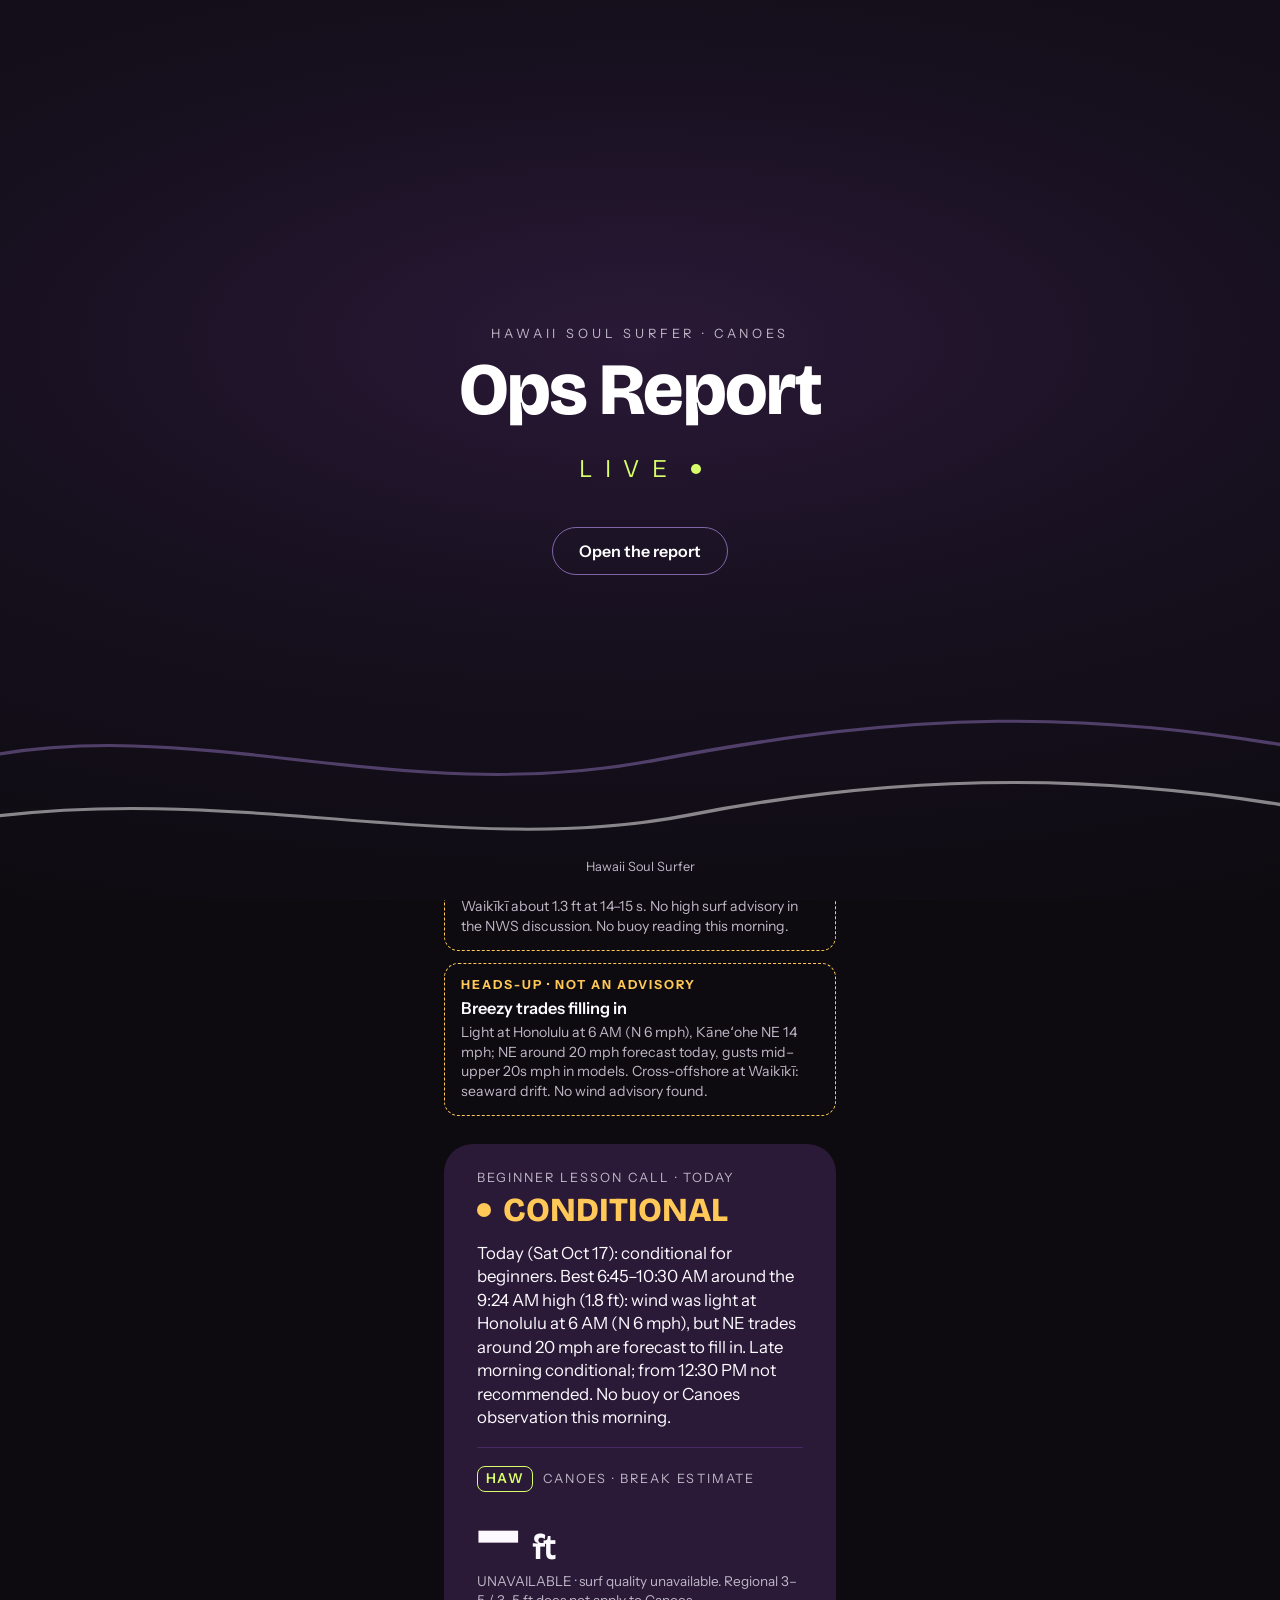
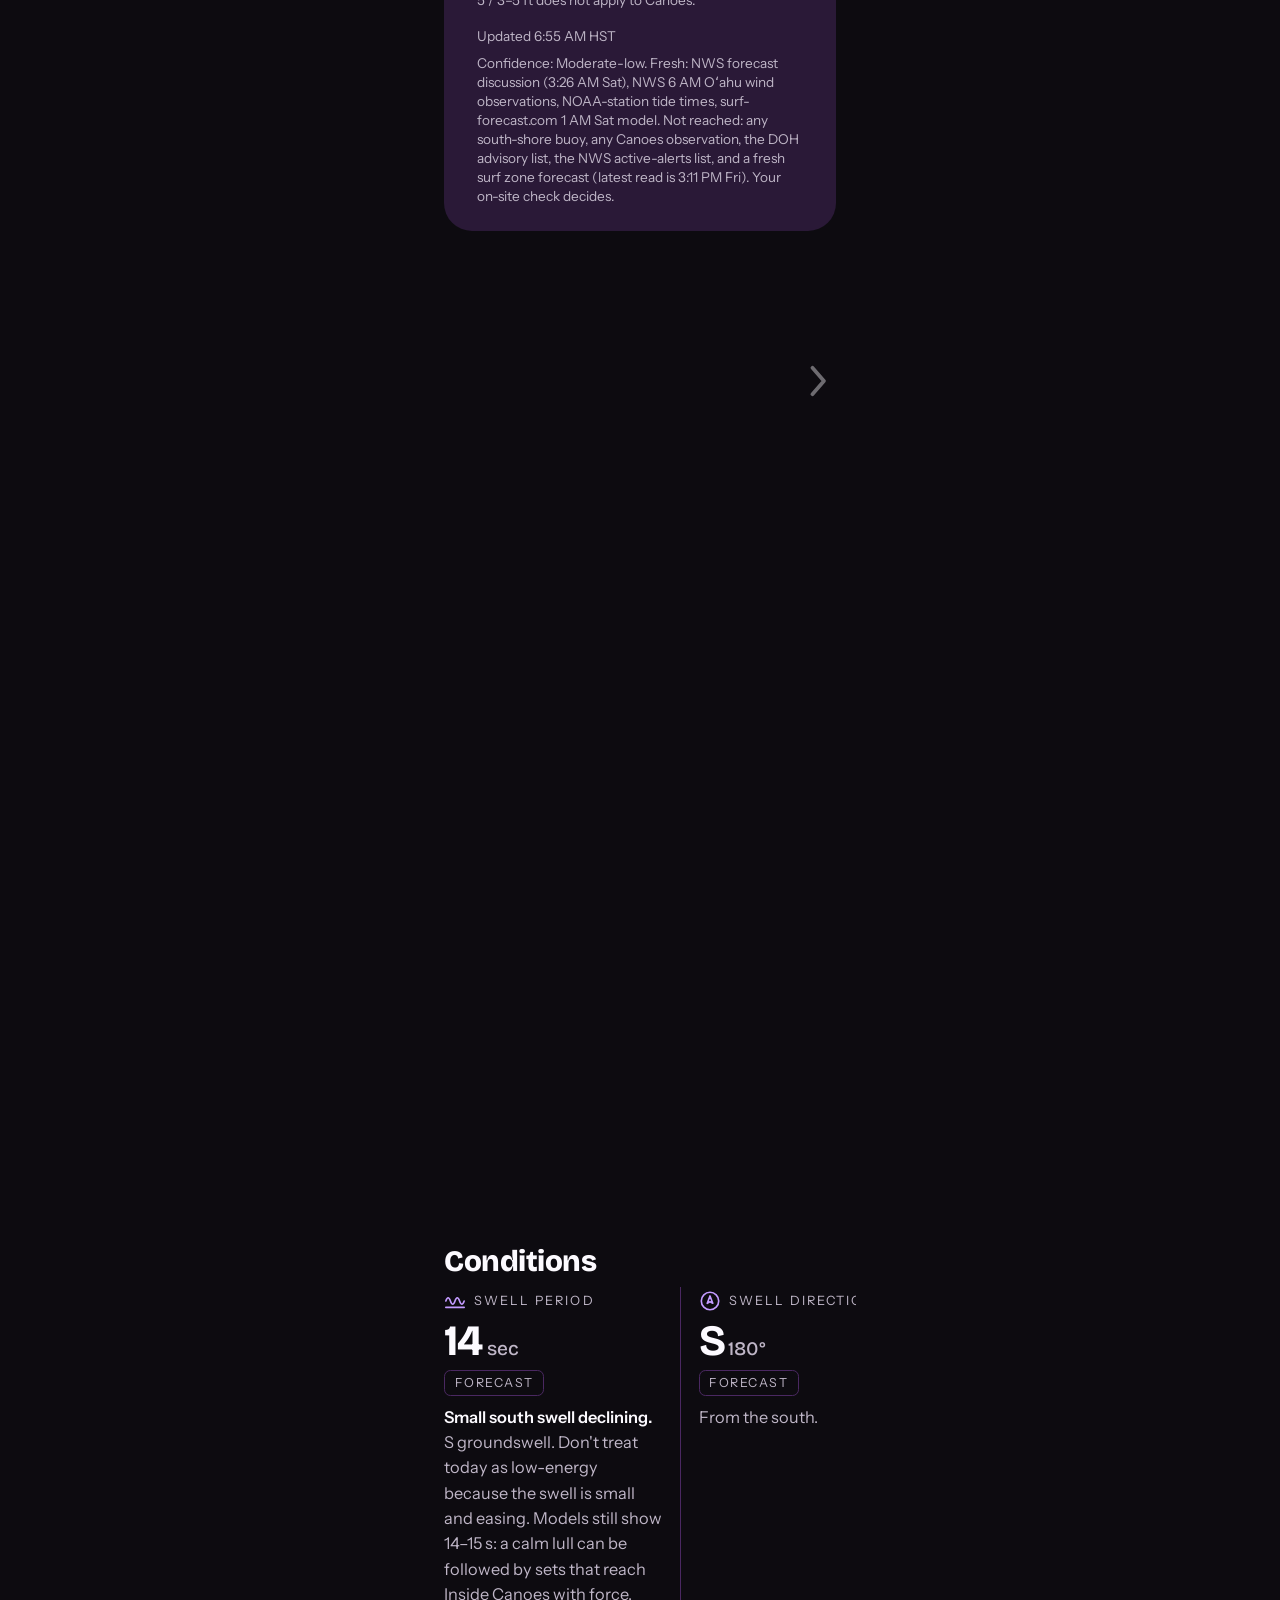
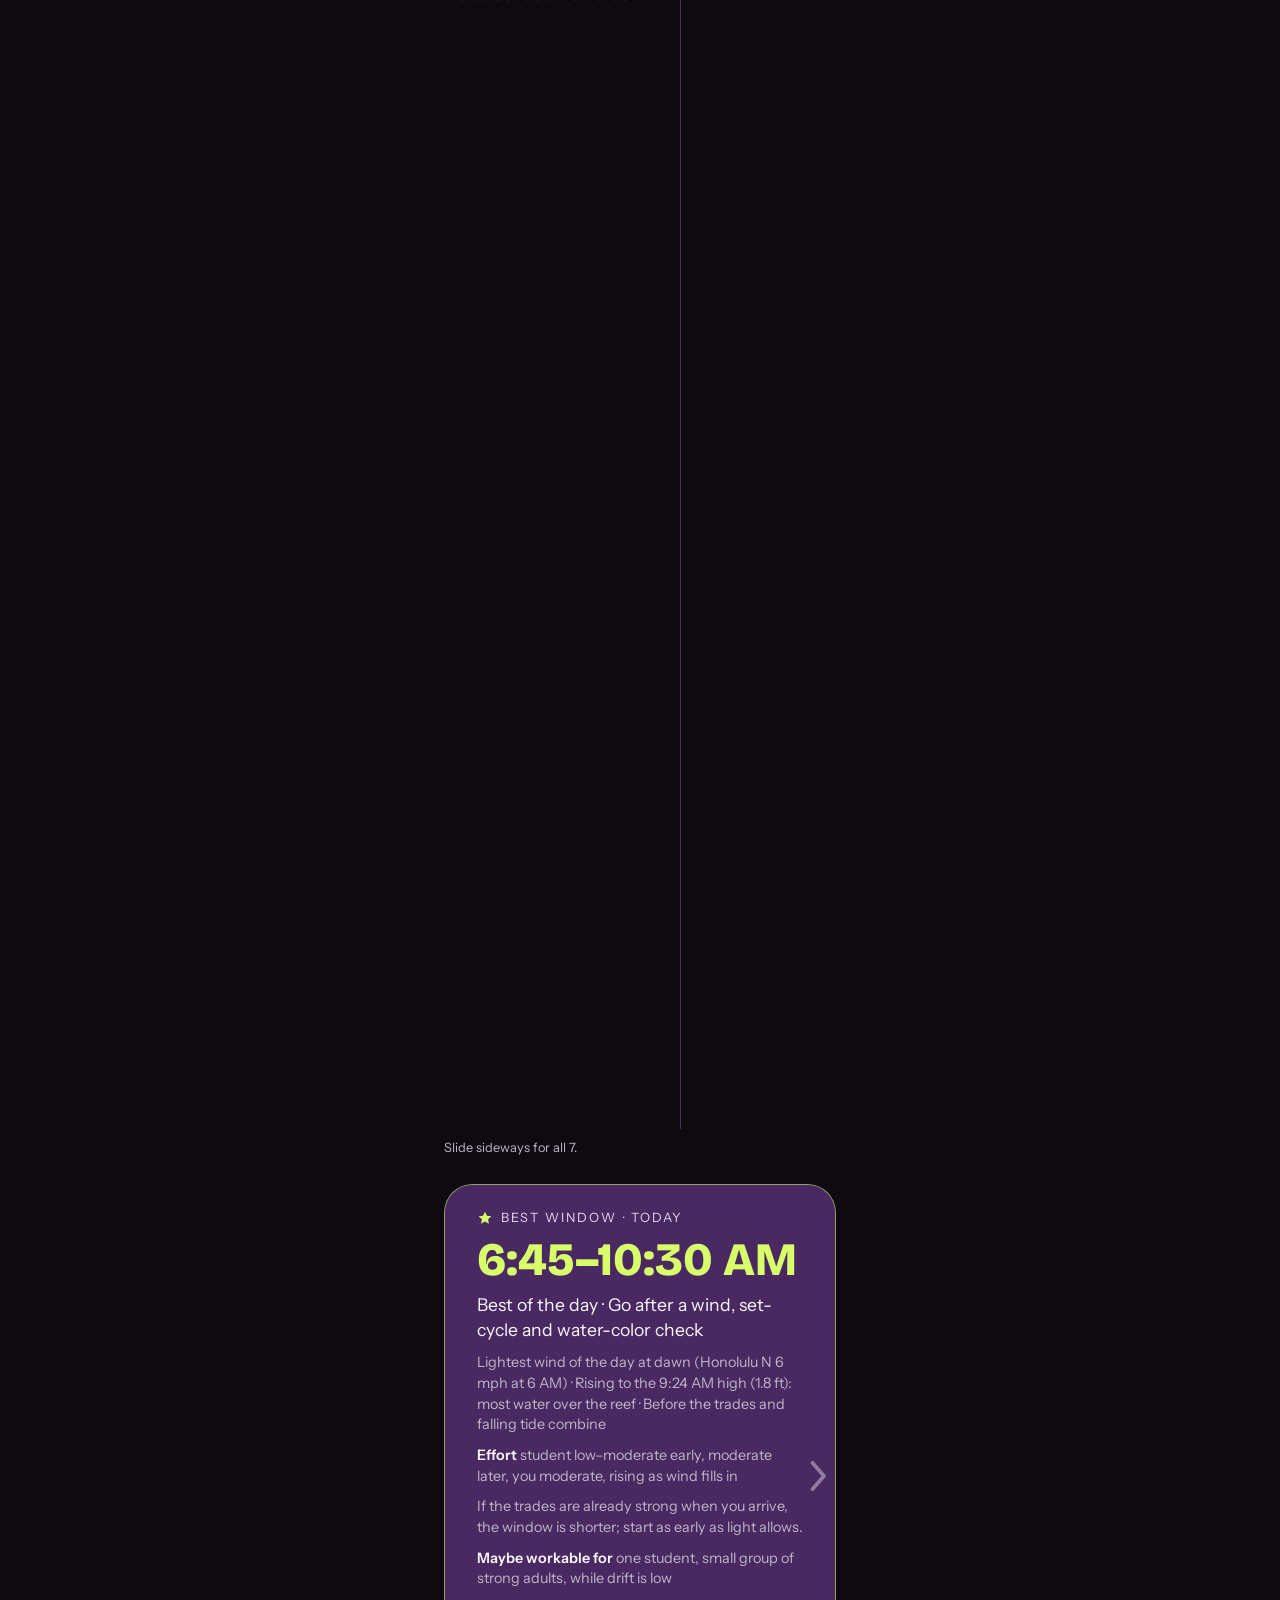
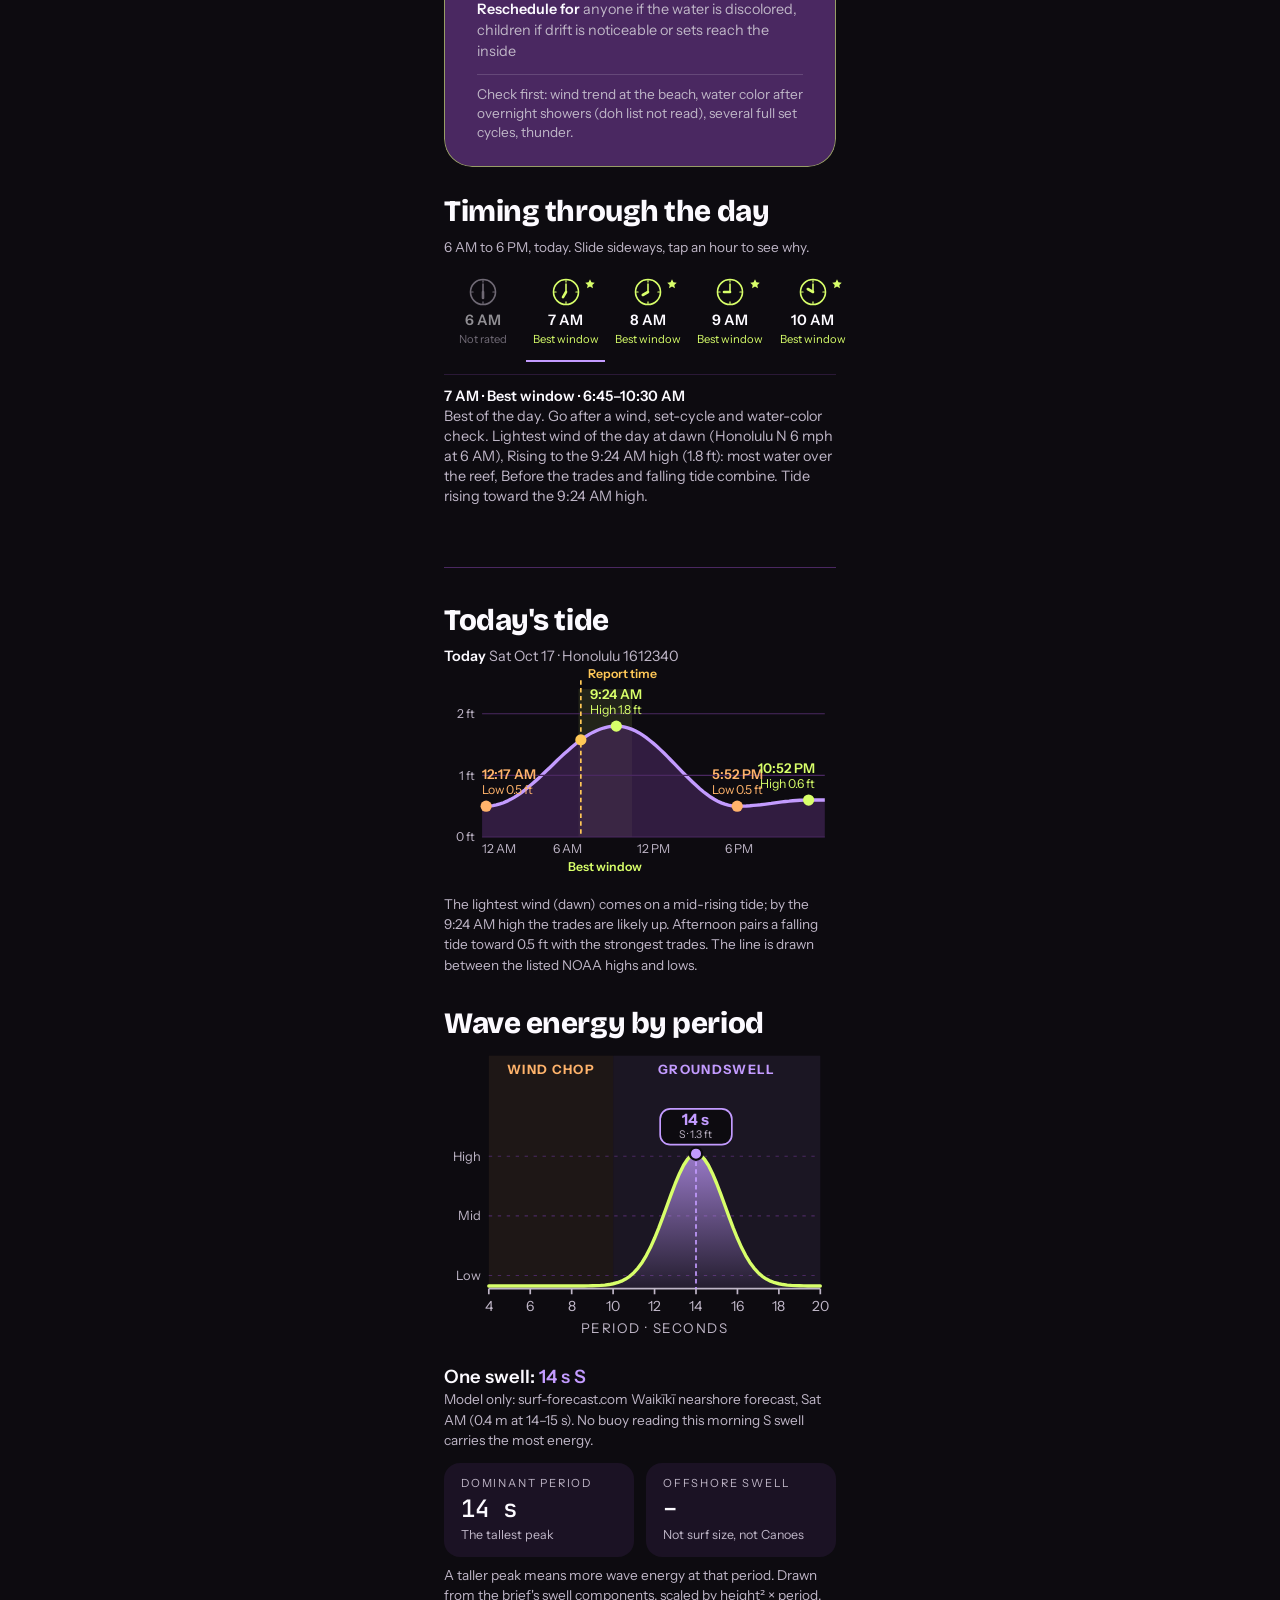
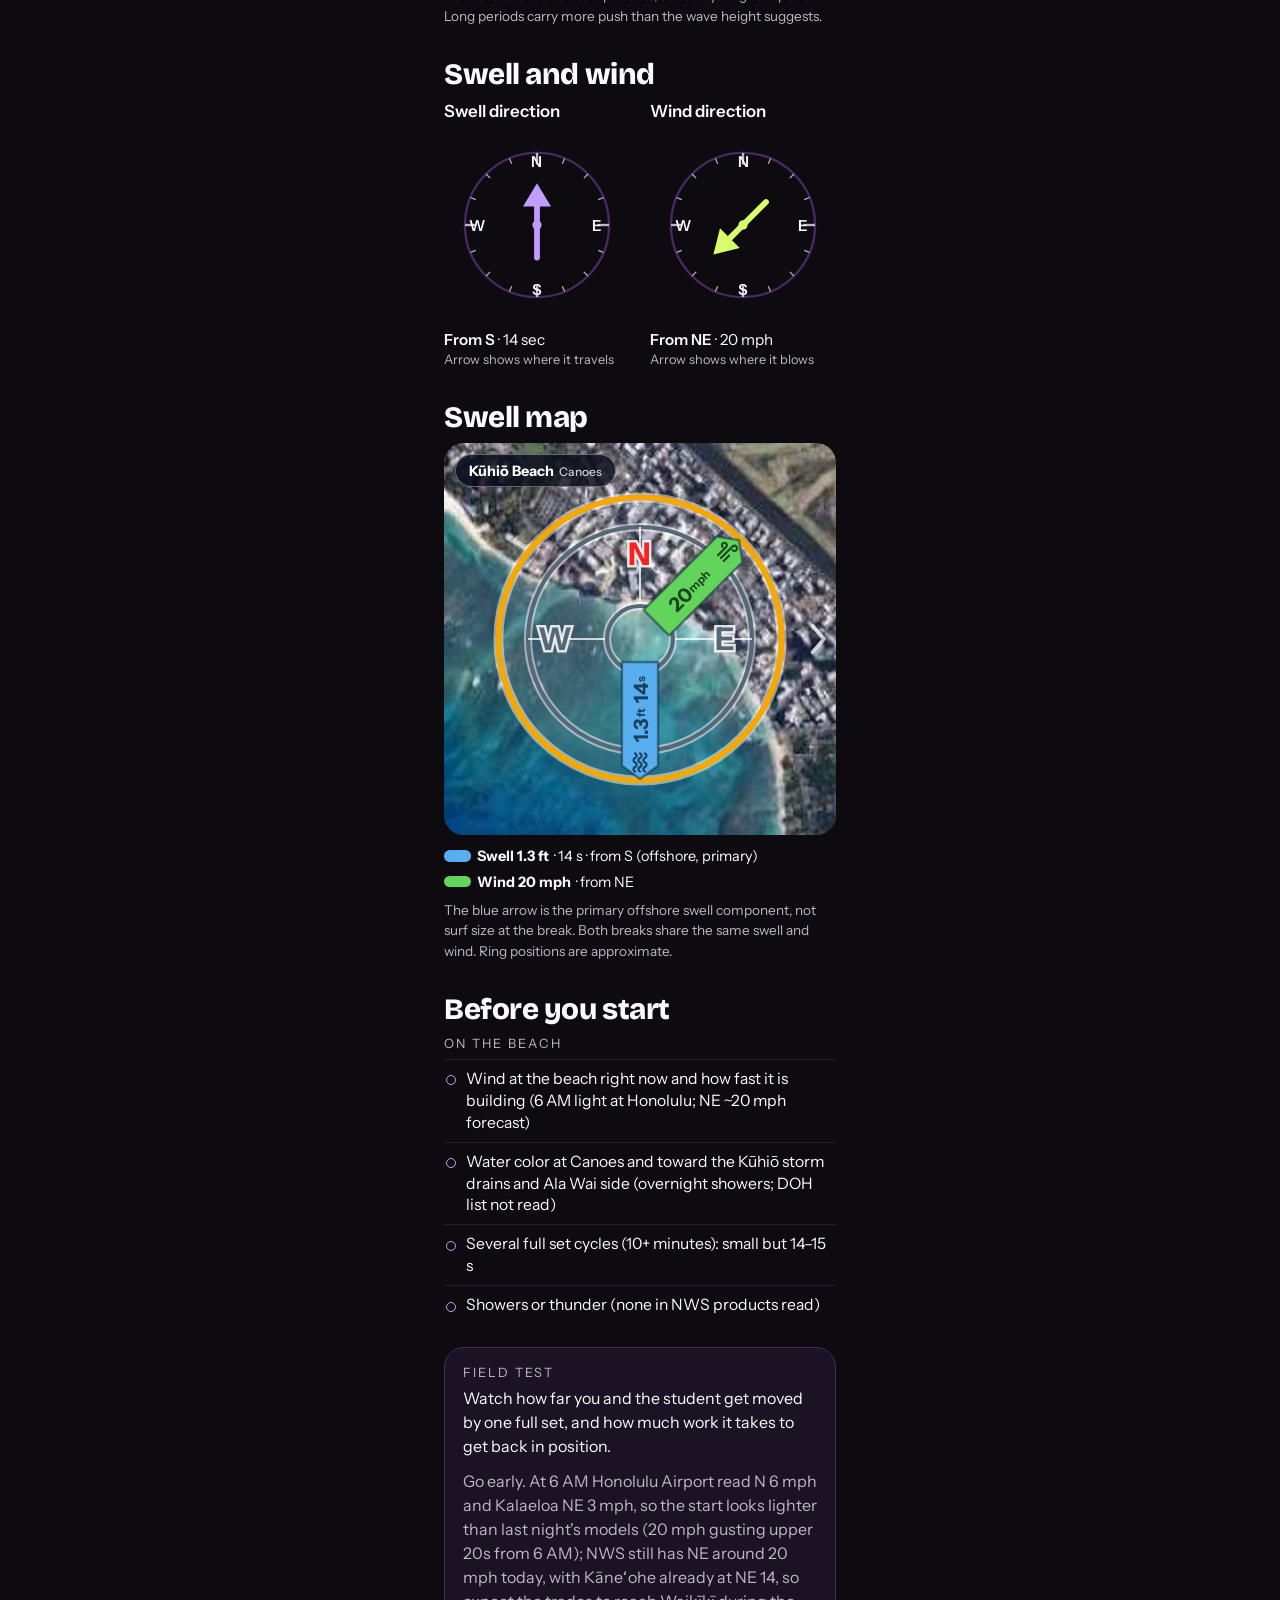
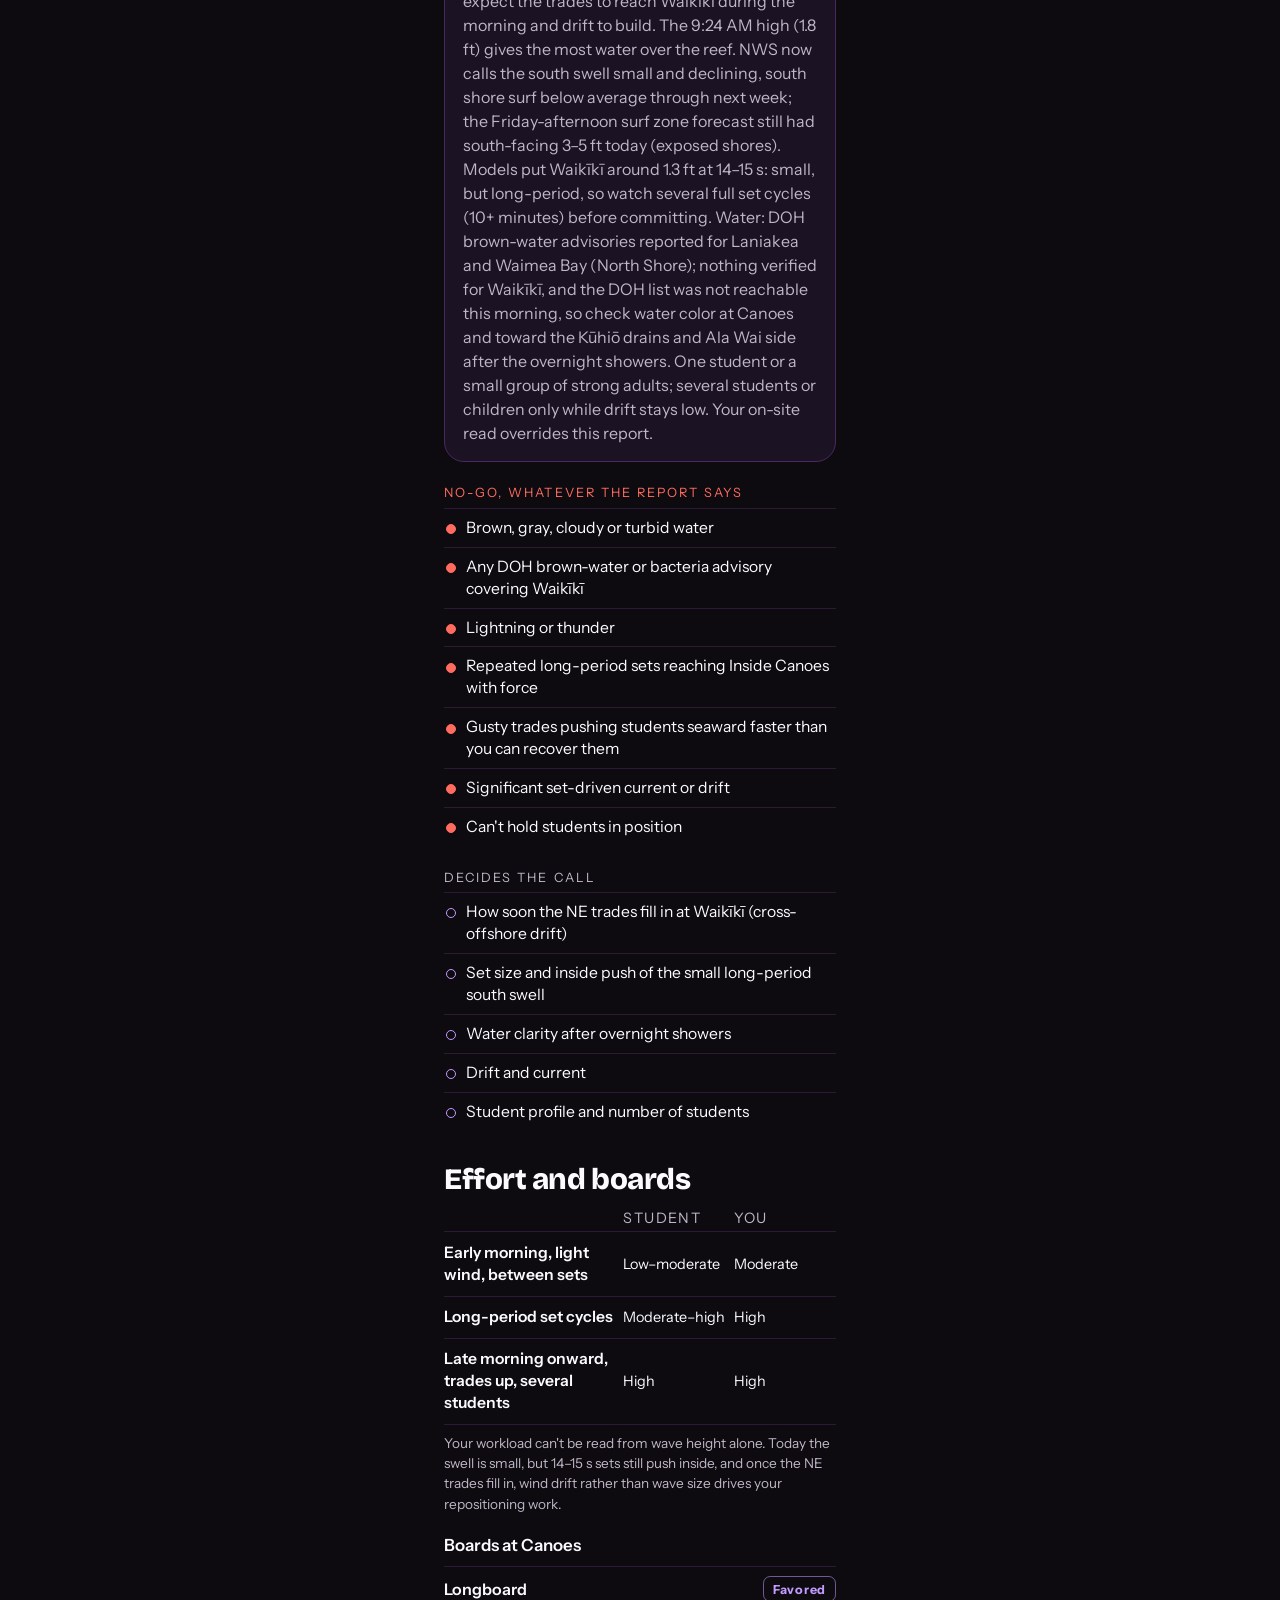
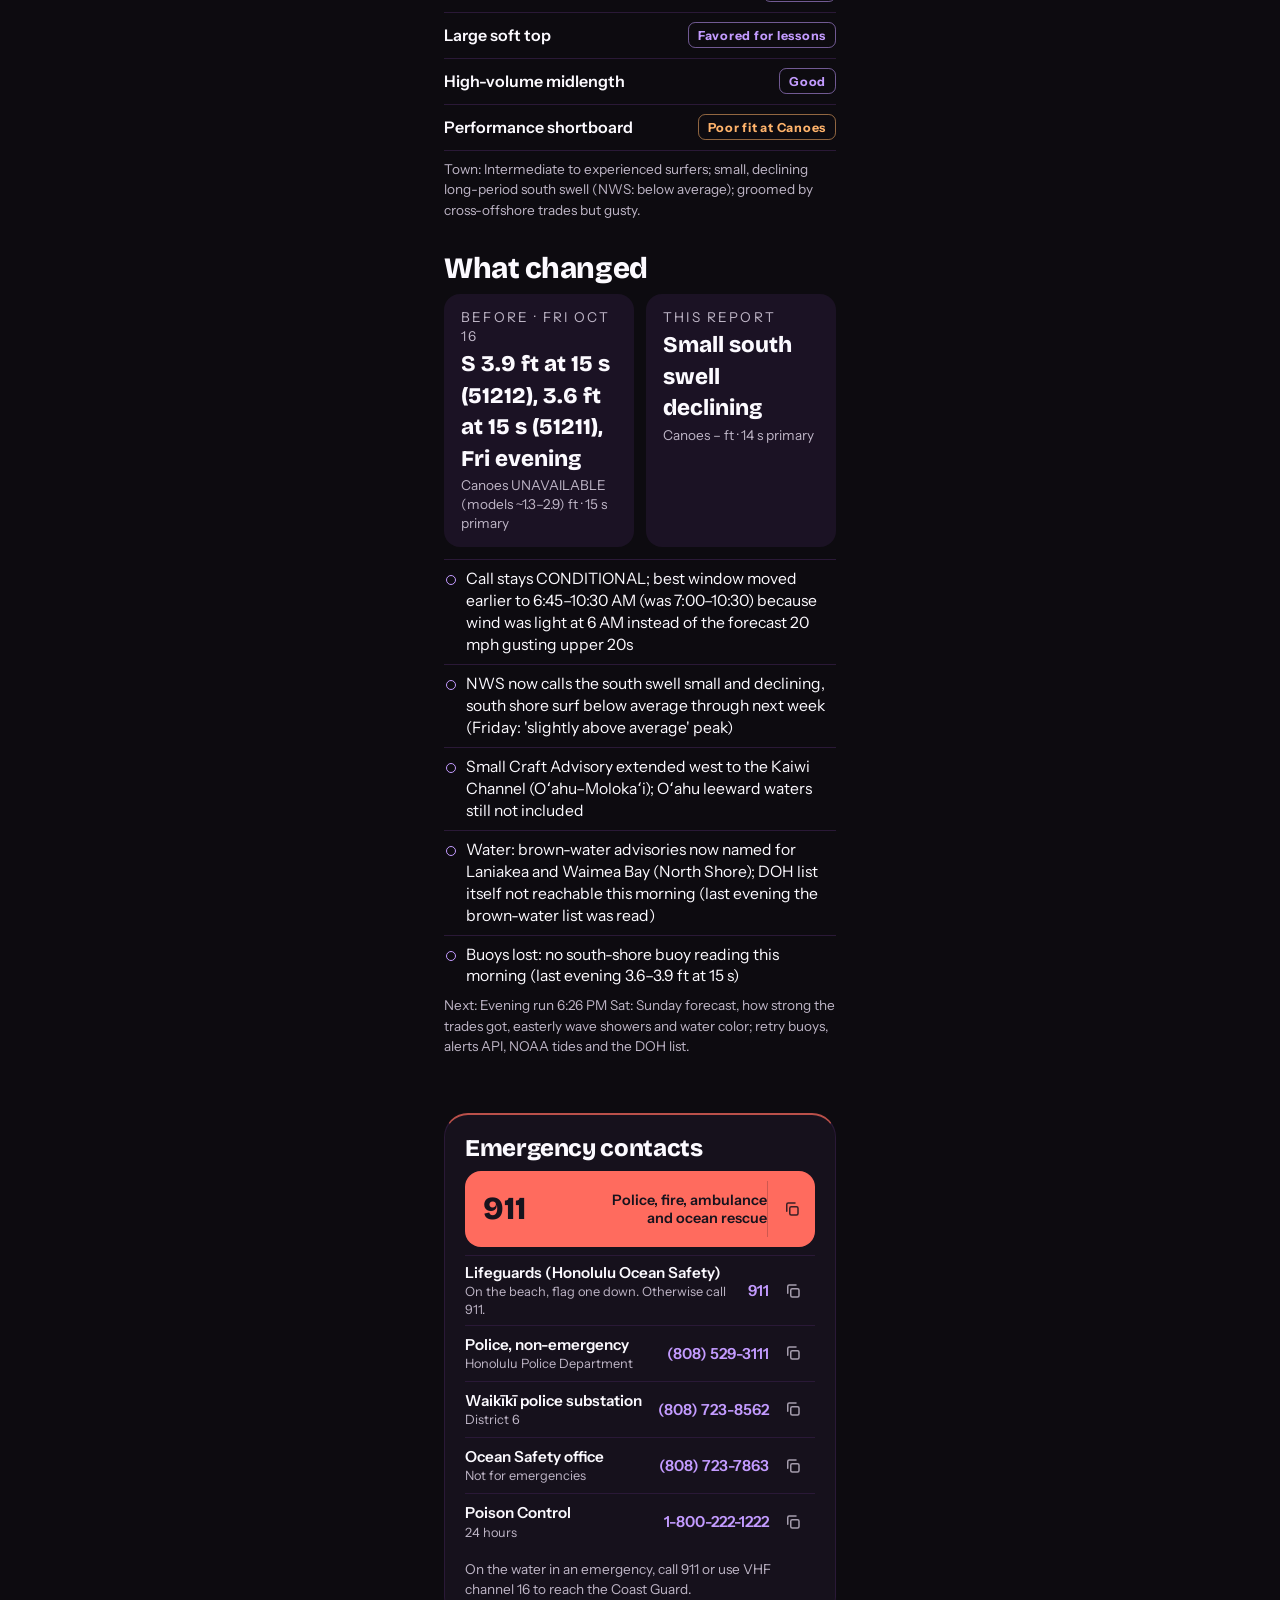
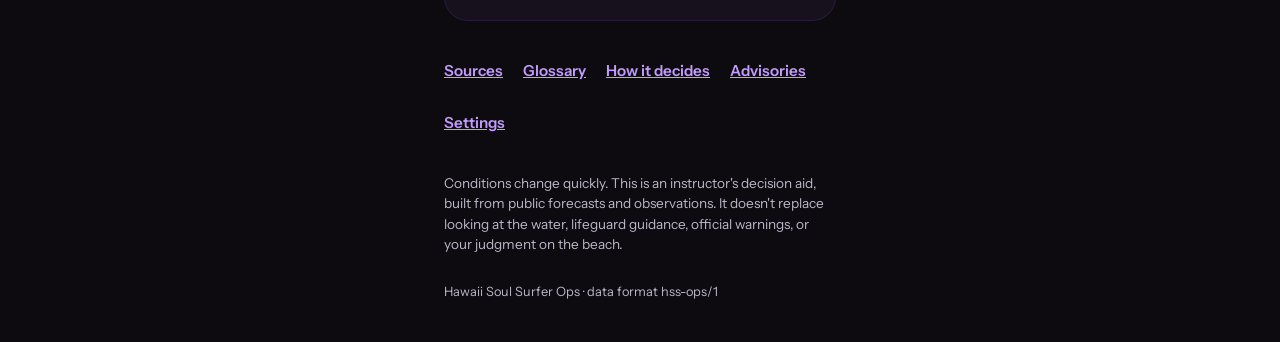
==== commit b106191c: "Ops report 2026-10-17 morning Co-Authored-By: Claude Opus 5.5 <noreply@anthropic.com> Claude-Session" ====
--- a/ops/index.html
+++ b/ops/index.html
@@ -763,7 +763,7 @@
 const STAR=s=>`<svg class="star" width="${s}" height="${s}" viewBox="0 0 24 24" fill="currentColor" aria-hidden="true"><path d="M12 2.5l2.9 6.1 6.6.8-4.9 4.6 1.3 6.5L12 17.2 6.1 20.5l1.3-6.5L2.5 9.4l6.6-.8z"/></svg>`;
 
 /* ---------- data ---------- */
-const EMBED={"schema": "hss-ops/1", "run": "EVENING", "report_date": "2026-10-16", "target_date": "2026-10-17", "generated_at": "2026-10-16T18:45:00-10:00", "next_update": "2026-10-17T06:26:00-10:00", "beginner": {"call": "CONDITIONAL", "confidence": "Moderate-low, and lower than a same-morning report: this is a Friday-evening forecast for Saturday. Fresh NWS products were reached (surf zone forecast 3:11 PM Fri, forecast discussion 3:32 PM Fri) plus evening buoy and wind readings via a third-party mirror, but there is no Canoes observation and the DOH bacteria/sewage lists were not read. The 6:26 AM run and your on-site check decide.", "best_window": {"start": "07:00", "end": "10:30"}, "headline": "Tomorrow (Sat Oct 17): conditional for beginners. Best 7:00–10:30 AM around the 9:24 AM high (1.8 ft), with the long-period south swell easing from tonight's peak. Breezy NE trades (~20 mph, model gusts to the upper 20s) all day mean seaward drift. Late morning conditional; from 12:30 PM not recommended. Evening forecast, lower confidence; the morning on-site check decides.", "recommendation": "Plan on the morning: 7:00–10:30 AM has the most water over the reef (9:24 AM high, 1.8 ft) and the south swell will be past its Friday-evening peak. Wind is the main limiter: NWS has NE around 20 mph Saturday and the Canoes model has gusts 26–28 mph from 6 AM; at Waikīkī that is cross-offshore, so expect steady seaward drift from the start rather than a calm early window. Buoys tonight still show 15 s south energy (51212 3.9 ft at 15 s, 51211 3.6 ft at 15 s at about 6:40 PM): even as it eases, expect lulls and occasional sets that reach the inside with more push than their size suggests. Watch several full set cycles (10+ minutes). DOH brown-water and bacteria advisories were reported Friday for the North Shore after heavy rain; nothing verified for Waikīkī, and the bacteria/sewage lists were not read, so check water color at Canoes and toward the Kūhiō drains and Ala Wai side. One student or a small group of strong adults; several students or children only if drift is low. Your on-site read overrides this report.", "reasons": ["NWS Oʻahu surf zone forecast (3:11 PM Fri, via 17ft.com mirror): south-facing 4–6 ft tonight, 3–5 ft Saturday AM and PM; NE around 20 mph Saturday; no watches, warnings or advisories in the product. Exposed shores, not Canoes", "NWS forecast discussion (3:32 PM Fri): long-period south swell peaks this evening, slightly above average, declines through the weekend; trades strengthen through early next week; showers mostly overnight–early morning, flooding not expected", "Buoys about 6:40 PM Fri (17ft.com mirror): 51212 Barbers Point 3.9 ft at 15 s from 184°; 51211 Pearl Harbor 3.6 ft at 15 s from 162°. Offshore readings, not Canoes", "surf-forecast.com Waikīkī model (1 PM Fri issue): Saturday 0.4 m (about 1.3 ft) S at 14 s, ENE 35 km/h (about 19 kt) AM and PM", "Honolulu tides Saturday (NWS surf zone forecast): high 1.8 ft 9:24 AM, low 0.5 ft 5:52 PM", "Surfnerd Queens/Canoes model (older 06z Thu run): Saturday 2.5–2.9 ft at 12–13 s; wind 18–19 mph gusting 26–28 mph from 6 AM"], "precheck": ["Water color at Canoes and toward the Kūhiō storm drains and Ala Wai side (overnight showers; DOH bacteria and sewage lists not read)", "Wind strength and seaward drift in the teaching lane (NE ~20 mph, gusts to the upper 20s mph forecast from early)", "Several full set cycles (10+ minutes): south swell easing but still long-period", "Showers or thunder (none forecast; scattered showers)"], "decisive": ["Wind drift (cross-offshore NE trades, gusty from early)", "Set size and inside penetration of the easing long-period south swell", "Water clarity after overnight showers", "Drift and current", "Student profile and number of students"], "no_go": ["Brown, gray, cloudy or turbid water", "Any DOH brown-water or bacteria advisory covering Waikīkī", "Lightning or thunder", "Repeated long-period sets reaching Inside Canoes with force", "Gusty trades pushing students seaward faster than you can recover them", "Significant set-driven current or drift", "Can't hold students in position"]}, "general": {"rating": "FAIR", "headline": "South swell peaks Friday evening, then eases Saturday: NWS south-facing 3–5 ft Saturday (from 4–6 ft tonight), below average next week. NE trades around 20 mph, cross-offshore at Waikīkī and Town: groomed but gusty all day.", "size_ft": "3–5 AM, 3–5 PM (NWS south-facing, Saturday; issued 3:11 PM Fri)", "size_note": "NWS numbers are for exposed south-facing shores. Canoes is far more protected; the surf-forecast.com Waikīkī model has about 1.3 ft at 14 s Saturday. No Canoes observation available this evening.", "surface": "Groomed by cross-offshore NE trades; gusty texture and drift all day", "favored": ["Longboards / high-volume boards at protected Waikīkī breaks, morning", "Intermediate to experienced surfers on exposed Town reefs while the long-period swell eases"], "waikiki_note": "No Waikīkī or Canoes observation found this evening. Expect Saturday smaller than Friday's peak but still long-period (14–15 s), with lulls and occasional sets above the average.", "trend": "South swell declining Saturday through the weekend, below average next week (NWS); trades breezy and strengthening through early next week; showers mostly overnight–early morning, a stronger round Sunday–Monday"}, "canoes": {"size_ft": null, "face": "UNAVAILABLE", "quality": "UNAVAILABLE", "status": "UNAVAILABLE", "note": "No Canoes or Waikīkī observation was reachable this evening (Surfline, SNN not reached). Model only: surf-forecast.com Waikīkī about 1.3 ft at 14 s Saturday; Surfnerd Queens/Canoes 2.5–2.9 ft at 12–13 s (older run). This morning's report had 1–3 ft faces (SNN) to 2–3 ft thigh–waist (Surfline). Surf quality and lesson suitability are rated separately."}, "breaks": [{"name": "Waikīkī (surf-forecast.com model, Sat)", "ft": "About 1.3 ft at 14 s S (issued 1 PM Fri)", "zone": "Waikīkī"}, {"name": "Queens/Canoes (Surfnerd model, Sat)", "ft": "About 2.5–2.9 ft at 12–13 s (older 06z Thu run)", "zone": "Waikīkī"}, {"name": "Oʻahu south-facing (NWS, tonight)", "ft": "4–6 (NWS, issued 3:11 PM Fri)", "zone": "Town"}, {"name": "Oʻahu south-facing (NWS, Sat)", "ft": "3–5 AM, 3–5 PM (NWS, issued 3:11 PM Fri)", "zone": "Town"}], "regional": {"am_ft": "3–5", "pm_ft": "3–5", "status": "FORECAST", "scope": "NWS Oʻahu surf zone forecast, south-facing shores, Saturday Oct 17, issued 3:11 PM HST Fri (read via the 17ft.com mirror; the weather.gov page served the 3:40 AM issue, which also had 3–5 ft Saturday). These numbers are for exposed south-facing shores and never apply directly to Canoes."}, "swell": {"status": "OBSERVED", "components": [{"ft": 3.9, "s": 15, "deg": 184, "dir": "S", "role": "Long-period south swell at Barbers Point buoy 51212 (about 6:40 PM Fri, mirror); peaking this evening per NWS, easing Saturday"}, {"ft": 3.6, "s": 15, "deg": 162, "dir": "SSE", "role": "Same swell at Pearl Harbor buoy 51211 (about 6:40 PM Fri, mirror)"}], "offshore": {"ft": 3.9, "s": 15, "dir": "S", "source": "NDBC 51212 Barbers Point via 17ft.com mirror, snapshot about 6:40 PM HST Fri (no per-buoy timestamp). 51211: 3.6 ft at 15 s from 162°. NDBC directly not reachable.", "status": "OBSERVED"}, "trend": "Peaking this evening, declining Saturday through the weekend", "trend_prev": "This morning: S 1.2 ft at 19 s, SSW 1.1 ft at 17 s, SSW 2 ft at 11 s (Surfline Canoes, untimed); no buoy reading this morning. Last evening's buoys: 51211 3.0 ft at 10 s, 51212 3.6 ft at 12 s", "trend_next": "South-facing 3–5 ft Saturday, below average through the coming work week (NWS 3:11 PM Fri)", "effects": ["Long lulls, then sets above the average wave, fewer as the swell eases", "14–15 s sets push further inside and with more force than their size suggests", "Set-driven current more likely on set cycles", "Gusty NE trades add seaward drift all day", "NNW swell (north shores 7–10 ft tonight) is mostly blocked at Waikīkī"], "warning": "Don't treat Saturday as low-energy because the swell is easing. Buoys still read 15 s tonight: a calm lull can be followed by sets that reach Inside Canoes with force."}, "wind": {"dir": "NE", "deg": 45, "kt": 17, "gust_kt": 24, "status": "FORECAST", "effect": "NE trades are cross-offshore at Waikīkī: cleaner faces, but seaward drift for students and boards, stronger in gusts", "forecast": "NWS Oʻahu surf zone forecast (3:11 PM Fri): E around 20 mph tonight, NE around 20 mph Saturday. NWS discussion (3:32 PM Fri): moderate to breezy trades strengthening through early next week. Surfnerd Queens/Canoes model (older run): 18–19 mph gusting 26–28 mph all day Saturday. surf-forecast.com Waikīkī: ENE 35 km/h AM and PM.", "trend": "Breezy from early Saturday with little morning lull in the models; strengthening into Sunday–Tuesday", "note": "17 kt is NWS 'around 20 mph' converted; 24 kt gust is the Surfnerd model (26–28 mph), not a measurement. Measured this evening (17ft.com mirror, about 6 PM): Honolulu Airport NE 50°, listed 8–25 kt; Honolulu Harbor ENE 3–8 kt."}, "surface": {"state": "Groomed with gusty texture from early; more chop and drift late morning onward", "drift": "Moderate seaward from early; moderate to strong in gusts", "limiting": "Wind drift (NE trades, gusty all day); long-period set size as the swell eases; water color after overnight showers (bacteria and sewage lists not verified)", "status": "INFERRED"}, "tide": {"station": "Honolulu 1612340", "status": "REPORTED", "events": [{"date": "2026-10-16", "time": "19:54", "type": "H", "ft": 0.6}, {"date": "2026-10-17", "time": "00:17", "type": "L", "ft": 0.5}, {"date": "2026-10-17", "time": "09:24", "type": "H", "ft": 1.8}, {"date": "2026-10-17", "time": "17:52", "type": "L", "ft": 0.5}, {"date": "2026-10-17", "time": "23:02", "type": "H", "ft": 0.7}], "phase": "Rising from the 0.5 ft low at 12:17 AM to the 1.8 ft high at 9:24 AM, then falling to the 0.5 ft low at 5:52 PM (NWS surf zone forecast). Late high about 0.7 ft near 11 PM is from tide-forecast.com (third-party), not NOAA. Sunrise 6:28 AM, sunset 6:06 PM.", "positives": ["Most water over the reef mid-morning, around the 9:24 AM high", "Falling tide keeps decent water until about noon", "Softer falls with more water"], "conflict": "The best water (9:24 AM high) coincides with a day that is gusty from early, so tide doesn't buy a calm window; the afternoon combines a falling tide toward 0.5 ft with the strongest gusts.", "rule": "High tide is not automatically the best lesson time. Combine tide with swell, current, wind, water quality and the student."}, "current": {"state": "Light to moderate between sets, stronger on set cycles and in gusts; wind drift seaward all day", "confidence": "Low", "status": "INFERRED", "drivers": ["15 s south swell easing from its Friday-evening peak", "Set-driven water movement on long-period sets", "Cross-offshore NE trades, gusty from early", "Canoes reef shape and tide (low water late afternoon)"], "between_sets": "Light to moderate, with wind drift seaward", "during_sets": "Stronger push likely on long-period sets", "post_set": "Drift after sets, added to wind drift", "field_test": "Watch how far you and the student get moved by one full set, and how much work it takes to get back in position.", "one_student": "Workable in the morning if sets stay manageable inside and drift is moderate or less; stay close on set cycles.", "multi_student": "Lower tolerance: gusty offshore drift and long-period sets can separate students quickly. Only in the morning, only if drift is low."}, "windows": [{"start": "07:00", "end": "10:30", "rating": "BEST", "label": "Best of the day", "go": "Go after a wind-drift, set-cycle and water-color check", "reasons": ["Around the 9:24 AM high (1.8 ft): most water over the reef of the day", "South swell past its Friday-evening peak", "Before the falling tide and afternoon trades combine; note the models show little morning wind lull"], "precheck": ["Water color after overnight showers (bacteria and sewage lists not read)", "Wind drift", "Several full set cycles", "Thunder"], "effort": {"student": "Moderate", "coach": "Moderate–high"}, "notes": ["If drift is already strong at 7 AM, the window is shorter or closed; the evening forecast can't tell you that."], "workable_for": ["One student", "Small group of strong adults, if drift is low"], "avoid_for": ["Anyone if the water is discolored", "Children if drift is noticeable or sets reach the inside"]}, {"start": "10:30", "end": "12:30", "rating": "CONDITIONAL", "label": "Conditional", "go": "Check wind drift, sets and reef depth", "reasons": ["Trades gusting upper 20s mph (model)", "Tide falling from the 9:24 AM high", "Sets still long-period"], "effort": {"student": "Moderate–high", "coach": "High"}, "workable_for": ["One strong adult"], "avoid_for": ["Children", "Several students"]}, {"start": "12:30", "end": "18:00", "rating": "AVOID", "label": "Not recommended for beginners", "go": "Not recommended for beginner lessons", "reasons": ["Strongest sustained trades and gusts, cross-offshore drift", "Tide falling to 0.5 ft at 5:52 PM", "Scattered showers possible; watch water color"], "effort": {"student": "High", "coach": "High"}, "avoid_for": ["Beginners generally", "Children", "Several students"]}], "avoid_triggers": ["Brown, gray or cloudy water", "Lightning or thunder", "Flash Flood Warning or Flood Advisory", "Repeated powerful long-period sets reaching Inside Canoes", "Gusty trades pushing students seaward", "Significant set-driven current or wind drift", "Can't hold the teaching lane", "Too much student retrieval", "Too much instructor repositioning"], "effort": [{"when": "Morning, between sets", "student": "Moderate", "coach": "Moderate–high"}, {"when": "Long-period set cycles", "student": "Moderate–high", "coach": "High"}, {"when": "Late morning onward, gusty trades, several students", "student": "High", "coach": "High"}], "effort_rule": "Your workload can't be read from wave height alone. The swell is easing, but tomorrow's NE trades are forecast around 20 mph from early with gusts in the upper 20s, so wind drift, not wave size, is likely to drive your repositioning work, on top of 14–15 s sets.", "boards": {"canoes": [{"board": "Longboard", "fit": "Favored"}, {"board": "Large soft top", "fit": "Favored for lessons"}, {"board": "High-volume midlength", "fit": "Good"}, {"board": "Performance shortboard", "fit": "Poor fit at Canoes"}], "town": "Intermediate to experienced surfers; south swell easing from the Friday-evening peak, NWS south-facing 3–5 ft Saturday (exposed shores); groomed by cross-offshore trades but gusty."}, "weather": {"sky": "Tonight partly cloudy then mostly cloudy after midnight with scattered showers; Saturday mostly sunny with scattered showers, high mid 80s (NWS surf zone forecast 3:11 PM Fri)", "showers": "NWS discussion (3:32 PM Fri): moisture on the trades brings brief upticks in windward and mauka showers, mostly overnight to early morning; brief moderate downpours possible, flooding not expected. No thunderstorms mentioned in any product read.", "rain_pct": null, "wind": "E around 20 mph tonight, NE around 20 mph Saturday (NWS surf zone forecast)", "upcoming": {"when": "Tonight through early next week", "items": ["Tonight: moisture pulse, scattered showers, mostly cloudy after midnight (NWS, HNN)", "Saturday: NE around 20 mph; south swell easing to 3–5 ft (NWS south-facing); fire-weather humidity near critical in the afternoon (NWS)", "Sunday–Monday: stronger shower round, favoring Maui County and the Big Island and windward/mauka areas (HNN later Friday update)", "Trades strengthening through early next week; Small Craft Advisory for Maui/Big Island waters until 6 AM Monday, may expand (NWS)"], "note": "No NWS rain percentage for Honolulu Metro reached. Overnight showers mostly windward, but check water color at Waikīkī Saturday morning."}}, "alerts": [], "watch": [{"head": "Water quality: North Shore advisories reported; Waikīkī not verified", "body": "Star-Advertiser headline (Oct 16): DOH brown-water and bacteria advisories issued for Oʻahu's North Shore after heavy rain (article body not read; a repost names no beaches). The DOH brown-water list (eha-cloud) read this evening still shows only ʻAnini Beach, Kauaʻi open, so the North Shore brown-water notice is not confirmed from DOH yet. Waimea Bay bacteria advisory (192 enterococci/100 mL, posted Oct 15) reported by a third-party repost. None of these is a Waikīkī notice. Bacteria and sewage lists not read. Check water color."}, {"head": "Long-period south swell peaking tonight, easing Saturday", "body": "NWS (3:11 PM Fri): south-facing 4–6 ft tonight, 3–5 ft Saturday, below average next week. Buoys about 6:40 PM: 51212 3.9 ft at 15 s, 51211 3.6 ft at 15 s. No high surf advisory in the NWS surf zone forecast or discussion."}, {"head": "Breezy, gusty trades strengthening", "body": "NWS: NE around 20 mph Saturday, strengthening through early next week; models gust to the upper 20s mph at Canoes. Cross-offshore at Waikīkī: seaward drift. No wind advisory found."}, {"head": "Small Craft Advisory, Maui and Big Island waters (not Oʻahu)", "body": "NWS discussion (3:32 PM Fri): SCA until 6 AM Monday for Alenuihāhā Channel, Big Island leeward and southeast waters, Māʻalaea Bay and Pailolo Channel; may expand to more waters this weekend. Not Oʻahu waters as of this issue."}], "hazards": [{"name": "Flood watch or warning", "state": "NONE_VERIFIED", "note": "None in the NWS discussion (3:32 PM Fri), which says flooding is not expected, or the surf zone forecast. Alerts API and live hazards list not reachable."}, {"name": "Flash flood warning", "state": "NONE_VERIFIED", "note": "None in any product read."}, {"name": "Flood advisory, Oʻahu", "state": "NONE_VERIFIED", "note": "None in any product read; alerts API not read."}, {"name": "High surf advisory, South Shore", "state": "NONE_VERIFIED", "note": "NWS surf zone forecast (3:11 PM Fri) has no headlines; discussion lists only the SCA. Alerts API not read."}, {"name": "High surf warning, South Shore", "state": "NONE_VERIFIED"}, {"name": "Small craft advisory", "state": "NONE_VERIFIED", "note": "Active for Maui and Big Island waters until 6 AM Monday (NWS discussion); none listed for Oʻahu waters; may expand."}, {"name": "Thunderstorm or lightning warning", "state": "NONE_VERIFIED", "note": "No product read mentions thunderstorms."}, {"name": "Wind advisory", "state": "NONE_VERIFIED", "note": "None in any product read."}, {"name": "Tsunami", "state": "NONE_VERIFIED", "note": "NWS hazards page shows a link 'Tsunami Bulletin Issued 10/16/2026 01:45 PM UTC' (3:45 AM HST) that could not be opened; no tsunami alert mentioned in the NWS discussion or surf forecast. Check before going if unsure."}, {"name": "DOH brown water advisory, Waikīkī", "state": "NOT_ACTIVE", "note": "DOH eha-cloud brown-water list read this evening: no Waikīkī entry; only open entry is ʻAnini Beach, Kauaʻi. North Shore brown-water advisory reported by news Oct 16 but not on the list as read."}, {"name": "DOH bacteria or sewage advisory, Waikīkī", "state": "UNAVAILABLE", "note": "Bacteria and sewage-spill lists not read."}], "tropical": {"active": "None in the Central Pacific", "note": "Central Pacific Tropical Weather Outlook, 2 PM HST Fri Oct 16 (via NHC): no tropical cyclone formation expected in the next 7 days. Eastern Pacific: Hurricane Trudy southwest of Acapulco; final advisory issued on the remnants of Simon. Not Hawaiʻi threats."}, "water": {"status": "NOT_VERIFIED", "inventory_verified": false, "headline": "No DOH brown-water advisory for Waikīkī on the list as read; North Shore advisories reported Friday; bacteria and sewage lists not read, so water quality at Canoes is not verified", "statement": "The DOH brown-water advisory list was read this evening: no Waikīkī entry and no open Oʻahu entry (only ʻAnini Beach, Kauaʻi). The Star-Advertiser reported on Oct 16 that DOH issued brown-water and bacteria advisories for Oʻahu's North Shore after heavy rain; that is not on the list as read and the beaches are not confirmed. A Waimea Bay bacteria advisory (North Shore) is reported by a third-party repost. None of these is a Waikīkī notice. The bacteria and sewage-spill lists were not read. Not finding an advisory does not prove the water is clean. Check water color.", "why": "The eha-cloud brown-water event list loaded (most recent rows read); the full advisory viewer covering bacteria and sewage did not load. Showers tonight are forecast mostly windward and mauka, which lowers but doesn't remove runoff risk at Waikīkī.", "checked": {"brown_water": true, "bacteria": false, "sewage": false, "beach": false}, "runoff": "Brown, gray, cloudy or turbid water, or visible runoff: don't go in, advisory or not. DOH guidance: storm runoff can carry sewage and pathogens; stay out of affected water for 48–72 hours after rain stops.", "notices": [{"scope": "Statewide", "head": "Brown Water Advisory, ʻAnini Beach, Kauaʻi (open)", "issued": "2026-10-13"}]}, "changes": {"previous": {"date": "2026-10-16", "swell": "S 1.2 ft 19 s, SSW 1.1 ft 17 s, SSW 2 ft 11 s (Fri morning, Surfline Canoes, untimed)", "canoes_ft": "1–3 (SNN/Surfline, Fri morning)", "period_s": 19}, "items": ["Now covers Saturday: call stays CONDITIONAL; best window 7:00–10:30 AM around the 9:24 AM high (Friday's was 6:45–9:30 around the 8:13 AM high); not recommended from 12:30 PM", "South swell: NWS now says it peaks Friday evening; south-facing 3–5 ft Saturday (from 4–6 ft), below average next week", "Buoys back: 51212 3.9 ft at 15 s, 51211 3.6 ft at 15 s this evening (none this morning; last night 3.0–3.6 ft at 10–12 s)", "Wind: NE around 20 mph Saturday with gusts upper 20s mph from early (model); less of a calm early window than Friday", "Water: news reports DOH brown-water and bacteria advisories for the North Shore after heavy rain (not yet on the DOH brown-water list as read); still nothing verified for Waikīkī", "SCA for Maui/Big Island waters extended to 6 AM Monday (was through Saturday evening)"], "next": "Morning run 6:26 AM Sat: Canoes size on the easing swell, actual morning wind and drift, overnight showers and water color, North Shore advisory details; retry alerts API, NOAA tides and the full DOH list"}, "sources": [{"name": "NWS Oʻahu surf zone forecast (3:11 PM HST Oct 16)", "status": "Checked via 17ft.com mirror (weather.gov served the 3:40 AM issue, also read): south-facing 4–6 ft tonight, 3–5 ft Saturday; NE ~20 mph; Honolulu tides; no headlines"}, {"name": "NWS Honolulu forecast discussion (3:32 PM HST Oct 16)", "status": "Checked: south swell peaks this evening; trades strengthening; showers overnight–early morning; flooding not expected; SCA Maui/Big Island waters"}, {"name": "NWS active alerts (api.weather.gov)", "status": "Not reachable"}, {"name": "NWS Honolulu hazards page (weather.gov/hfo/watchwarn)", "status": "Live list did not load; tsunami bulletin link (Oct 16) not opened"}, {"name": "NOAA CO-OPS tides, Honolulu 1612340", "status": "API not reachable; tides from the NWS surf zone forecast; late-Saturday high from tide-forecast.com (third-party)"}, {"name": "NDBC 51211 / 51212 (via 17ft.com mirror, about 6:40 PM HST)", "status": "Checked, mirror; NDBC and PacIOOS direct not reachable; 51213 not listed"}, {"name": "Honolulu Airport / Harbor wind (via 17ft.com mirror, about 6 PM HST)", "status": "Checked, mirror"}, {"name": "Central Pacific Tropical Weather Outlook (via NHC, 2 PM HST Oct 16)", "status": "Checked; no formation expected in 7 days"}, {"name": "Hawaiʻi DOH Clean Water Branch brown-water event list (eha-cloud API)", "status": "Checked; open: ʻAnini Beach, Kauaʻi only"}, {"name": "Hawaiʻi DOH Clean Water Branch full advisory viewer (bacteria, sewage)", "status": "Not reachable"}, {"name": "Honolulu Star-Advertiser (Oct 16): North Shore brown water, bacteria advisories", "status": "Headline via search and a repost (Hawaii News Network); article itself not reachable"}, {"name": "Howzit Kohala (Oct 15): Waimea Bay bacteria advisory", "status": "Checked, third-party repost attributed to DOH; not verified from DOH"}, {"name": "Hawaii News Now First Alert (Oct 16, two updates)", "status": "Checked, news; trades, shower pulses, south swell easing; SCA"}, {"name": "surf-forecast.com Waikīkī (1 PM Oct 16); Surfnerd Queens/Canoes (06z Oct 15 run)", "status": "Checked, third-party models; Surfnerd run is old"}, {"name": "Surfline / Surf News Network Canoes", "status": "Not reached this evening"}], "gaps": ["No Canoes or Waikīkī observation this evening; Canoes size UNAVAILABLE (models only)", "DOH bacteria and sewage-spill lists not read; water quality NOT_VERIFIED; North Shore advisories from news, not confirmed on the DOH list", "NWS active-alerts API and hazards page not reachable; tsunami bulletin link not opened", "NOAA CO-OPS tide API not reached; tides from the NWS surf zone forecast, late-Saturday high third-party", "Buoy readings via a third-party mirror without per-buoy timestamps", "Saturday wind and gusts are forecasts/models; no NWS rain percentage for Honolulu Metro", "Current is inferred, not measured"]};
+const EMBED={"schema": "hss-ops/1", "run": "MORNING", "report_date": "2026-10-17", "target_date": "2026-10-17", "generated_at": "2026-10-17T06:55:00-10:00", "next_update": "2026-10-17T18:26:00-10:00", "beginner": {"call": "CONDITIONAL", "confidence": "Moderate-low. Fresh: NWS forecast discussion (3:26 AM Sat), NWS 6 AM Oʻahu wind observations, NOAA-station tide times, surf-forecast.com 1 AM Sat model. Not reached: any south-shore buoy, any Canoes observation, the DOH advisory list, the NWS active-alerts list, and a fresh surf zone forecast (latest read is 3:11 PM Fri). Your on-site check decides.", "best_window": {"start": "06:45", "end": "10:30"}, "headline": "Today (Sat Oct 17): conditional for beginners. Best 6:45–10:30 AM around the 9:24 AM high (1.8 ft): wind was light at Honolulu at 6 AM (N 6 mph), but NE trades around 20 mph are forecast to fill in. Late morning conditional; from 12:30 PM not recommended. No buoy or Canoes observation this morning.", "recommendation": "Go early. At 6 AM Honolulu Airport read N 6 mph and Kalaeloa NE 3 mph, so the start looks lighter than last night's models (20 mph gusting upper 20s from 6 AM); NWS still has NE around 20 mph today, with Kāneʻohe already at NE 14, so expect the trades to reach Waikīkī during the morning and drift to build. The 9:24 AM high (1.8 ft) gives the most water over the reef. NWS now calls the south swell small and declining, south shore surf below average through next week; the Friday-afternoon surf zone forecast still had south-facing 3–5 ft today (exposed shores). Models put Waikīkī around 1.3 ft at 14–15 s: small, but long-period, so watch several full set cycles (10+ minutes) before committing. Water: DOH brown-water advisories reported for Laniakea and Waimea Bay (North Shore); nothing verified for Waikīkī, and the DOH list was not reachable this morning, so check water color at Canoes and toward the Kūhiō drains and Ala Wai side after the overnight showers. One student or a small group of strong adults; several students or children only while drift stays low. Your on-site read overrides this report.", "reasons": ["NWS Honolulu observations 6 AM Sat: Honolulu N 6 mph, Kalaeloa NE 3 mph, Kāneʻohe MCB NE 14 mph, partly cloudy", "NWS forecast discussion (3:26 AM Sat): small south swell declining, south shore surf below average through next week; fresh to strong trades, strengthening modestly tonight; easterly wave crossing this morning, showers mainly windward mountains", "NWS Oʻahu surf zone forecast (3:11 PM Fri, latest read): south-facing 3–5 ft AM and PM today; NE around 20 mph. Exposed shores, not Canoes", "surf-forecast.com Waikīkī model (1 AM Sat issue): 0.4 m (about 1.3 ft) S at 14–15 s AM, 14 s PM; ENE 30–40 km/h", "Honolulu tides today (NOAA 1612340 via NWS surf zone forecast and US Harbors): high 1.8 ft 9:24 AM, low 0.5 ft 5:52 PM", "Surfnerd Queens/Canoes model (06z Fri run, older): 2.5–2.7 ft at 12–12.5 s; 18–20 mph gusting 26–28 mph through the morning"], "precheck": ["Wind at the beach right now and how fast it is building (6 AM light at Honolulu; NE ~20 mph forecast)", "Water color at Canoes and toward the Kūhiō storm drains and Ala Wai side (overnight showers; DOH list not read)", "Several full set cycles (10+ minutes): small but 14–15 s", "Showers or thunder (none in NWS products read)"], "decisive": ["How soon the NE trades fill in at Waikīkī (cross-offshore drift)", "Set size and inside push of the small long-period south swell", "Water clarity after overnight showers", "Drift and current", "Student profile and number of students"], "no_go": ["Brown, gray, cloudy or turbid water", "Any DOH brown-water or bacteria advisory covering Waikīkī", "Lightning or thunder", "Repeated long-period sets reaching Inside Canoes with force", "Gusty trades pushing students seaward faster than you can recover them", "Significant set-driven current or drift", "Can't hold students in position"]}, "general": {"rating": "FAIR", "headline": "South swell small and declining (NWS 3:26 AM Sat: below average through next week); breezy NE trades, cross-offshore at Waikīkī and Town: groomed but increasingly gusty after a lighter early morning.", "size_ft": "3–5 AM, 3–5 PM (NWS south-facing, issued 3:11 PM Fri; the 3:26 AM Sat discussion calls south shore surf below average)", "size_note": "NWS numbers are for exposed south-facing shores, and the newer discussion reads lower than the Friday surf zone forecast. Canoes is far more protected: surf-forecast.com Waikīkī has about 1.3 ft at 14–15 s. No Canoes observation or buoy reading this morning.", "surface": "Clean early with light wind (6 AM obs); groomed but gusty and drifting once NE trades fill in", "favored": ["Longboards / high-volume boards at protected Waikīkī breaks, early morning", "Intermediate to experienced surfers on exposed Town reefs for the leftover long-period sets"], "waikiki_note": "No Waikīkī or Canoes observation found. Model only: about 1.3 ft at 14–15 s. Expect small, with lulls and occasional sets above the average.", "trend": "South swell declining, below average through next week (NWS); trades fresh to strong into next week, strengthening modestly tonight; easterly-wave shower pulses this morning, Saturday evening and late Sunday–Monday, mostly windward"}, "canoes": {"size_ft": null, "face": "UNAVAILABLE", "quality": "UNAVAILABLE", "status": "UNAVAILABLE", "note": "No Canoes or Waikīkī observation was reachable this morning (Surfline, SNN not reached; NWS ocean recreation feed last updated Oct 14). Models only: surf-forecast.com Waikīkī about 1.3 ft at 14–15 s; Surfnerd Queens/Canoes 2.5–2.7 ft at 12.5 s (older run). Surf quality and lesson suitability are rated separately."}, "breaks": [{"name": "Waikīkī (surf-forecast.com model, Sat)", "ft": "About 1.3 ft at 14–15 s S (issued 1 AM Sat)", "zone": "Waikīkī"}, {"name": "Queens/Canoes (Surfnerd model, Sat)", "ft": "About 2.5–2.7 ft at 12.5 s (06z Fri run)", "zone": "Waikīkī"}, {"name": "Oʻahu south-facing (NWS, Sat)", "ft": "3–5 AM, 3–5 PM (NWS, issued 3:11 PM Fri)", "zone": "Town"}], "regional": {"am_ft": "3–5", "pm_ft": "3–5", "status": "FORECAST", "scope": "NWS Oʻahu surf zone forecast, south-facing shores, Saturday Oct 17, issued 3:11 PM HST Fri (no newer surf zone forecast was reachable; the tgftp text server served the 3:40 AM Fri issue). The 3:26 AM Sat forecast discussion says the small south swell is declining and south shore surf is below average, which reads lower. Exposed shores only; never applies directly to Canoes."}, "swell": {"status": "FORECAST", "components": [{"ft": 1.3, "s": 14, "deg": 180, "dir": "S", "role": "Model only: surf-forecast.com Waikīkī nearshore forecast, Sat AM (0.4 m at 14–15 s). No buoy reading this morning"}], "offshore": {"ft": null, "s": null, "dir": null, "source": "NDBC 51212 / 51211 / 51213 not reachable this morning (NDBC, PacIOOS and CDIP data pages did not load). Friday evening: 51212 3.9 ft at 15 s, 51211 3.6 ft at 15 s.", "status": "UNAVAILABLE"}, "trend": "Small south swell declining", "trend_prev": "Friday evening buoys (mirror): 51212 3.9 ft at 15 s from 184°, 51211 3.6 ft at 15 s from 162°; NWS said the swell peaked Friday evening", "trend_next": "South shore surf below average through next week (NWS 3:26 AM Sat); a SW component around 16–17 s appears Sunday evening in the surf-forecast.com model (model only)", "effects": ["Long lulls, then occasional sets above the average wave", "14–15 s sets push further inside and with more force than their size suggests", "Set-driven current more likely on set cycles", "NE trades add seaward drift once they fill in", "NNW swell (peaked overnight) is mostly blocked at Waikīkī"], "warning": "Don't treat today as low-energy because the swell is small and easing. Models still show 14–15 s: a calm lull can be followed by sets that reach Inside Canoes with force."}, "wind": {"dir": "NE", "deg": 45, "kt": 17, "gust_kt": 23, "status": "FORECAST", "effect": "NE trades are cross-offshore at Waikīkī: cleaner faces, but seaward drift for students and boards, stronger in gusts", "forecast": "NWS Oʻahu surf zone forecast (3:11 PM Fri): NE around 20 mph today. NWS discussion (3:26 AM Sat): fresh to strong trades, strengthening modestly tonight. surf-forecast.com Waikīkī (1 AM Sat): ENE 30–40 km/h AM, 30–35 km/h PM. Surfnerd (older run): 17–20 mph gusting 24–28 mph.", "trend": "Lighter at dawn than forecast; trades expected to fill in through the morning, breezy all afternoon, a bit stronger tonight and into next week", "note": "Measured 6 AM (NWS roundup): Honolulu N 6 mph, Kalaeloa NE 3 mph, Kāneʻohe MCB NE 14 mph. 17 kt is NWS 'around 20 mph' converted; 23 kt gust is the Surfnerd model (about 26–27 mph), not a measurement."}, "surface": {"state": "Clean early with light wind; groomed with gusty texture once the trades fill in, more chop and drift late morning onward", "drift": "Light at dawn; moderate seaward once trades arrive; moderate to strong in gusts", "limiting": "Wind drift as the NE trades fill in; long-period sets; water color after overnight showers (DOH list not verified)", "status": "INFERRED"}, "tide": {"station": "Honolulu 1612340", "status": "REPORTED", "events": [{"date": "2026-10-17", "time": "00:17", "type": "L", "ft": 0.5}, {"date": "2026-10-17", "time": "09:24", "type": "H", "ft": 1.8}, {"date": "2026-10-17", "time": "17:52", "type": "L", "ft": 0.5}, {"date": "2026-10-17", "time": "22:52", "type": "H", "ft": 0.6}, {"date": "2026-10-18", "time": "01:51", "type": "L", "ft": 0.6}], "phase": "Rising to the 1.8 ft high at 9:24 AM, then falling to the 0.5 ft low at 5:52 PM (NWS surf zone forecast; US Harbors, NOAA 1612340). Late high about 0.6 ft at 10:52 PM and Sunday 1:51 AM low from US Harbors (NOAA-station listing, evening rows hard to read); NOAA CO-OPS API not reached. Sunrise 6:28 AM, sunset 6:06 PM.", "positives": ["Most water over the reef mid-morning, around the 9:24 AM high", "Rising tide through the lighter-wind early morning", "Falling tide keeps decent water until about noon"], "conflict": "The lightest wind (dawn) comes on a mid-rising tide; by the 9:24 AM high the trades are likely up. Afternoon pairs a falling tide toward 0.5 ft with the strongest trades.", "rule": "High tide is not automatically the best lesson time. Combine tide with swell, current, wind, water quality and the student."}, "current": {"state": "Light between sets early, stronger on set cycles; seaward wind drift building as trades fill in", "confidence": "Low", "status": "INFERRED", "drivers": ["Small 14–15 s south swell, declining", "Set-driven water movement on long-period sets", "Cross-offshore NE trades filling in during the morning", "Canoes reef shape and tide (low water late afternoon)"], "between_sets": "Light early; light to moderate with wind drift later", "during_sets": "Stronger push likely on long-period sets", "post_set": "Drift after sets, added to wind drift", "field_test": "Watch how far you and the student get moved by one full set, and how much work it takes to get back in position.", "one_student": "Workable in the morning if sets stay manageable inside and drift is moderate or less; stay close on set cycles.", "multi_student": "Lower tolerance: offshore drift and long-period sets can separate students quickly. Early morning only, while drift is low."}, "windows": [{"start": "06:45", "end": "10:30", "rating": "BEST", "label": "Best of the day", "go": "Go after a wind, set-cycle and water-color check", "reasons": ["Lightest wind of the day at dawn (Honolulu N 6 mph at 6 AM)", "Rising to the 9:24 AM high (1.8 ft): most water over the reef", "Before the trades and falling tide combine"], "precheck": ["Wind trend at the beach", "Water color after overnight showers (DOH list not read)", "Several full set cycles", "Thunder"], "effort": {"student": "Low–moderate early, moderate later", "coach": "Moderate, rising as wind fills in"}, "notes": ["If the trades are already strong when you arrive, the window is shorter; start as early as light allows."], "workable_for": ["One student", "Small group of strong adults, while drift is low"], "avoid_for": ["Anyone if the water is discolored", "Children if drift is noticeable or sets reach the inside"]}, {"start": "10:30", "end": "12:30", "rating": "CONDITIONAL", "label": "Conditional", "go": "Check wind drift, sets and reef depth", "reasons": ["NE trades around 20 mph forecast, gusts mid–upper 20s (model)", "Tide falling from the 9:24 AM high", "Sets still long-period"], "effort": {"student": "Moderate–high", "coach": "High"}, "workable_for": ["One strong adult"], "avoid_for": ["Children", "Several students"]}, {"start": "12:30", "end": "18:00", "rating": "AVOID", "label": "Not recommended for beginners", "go": "Not recommended for beginner lessons", "reasons": ["Sustained trades and gusts, cross-offshore drift", "Tide falling to 0.5 ft at 5:52 PM", "Scattered showers possible; next easterly wave arrives this evening"], "effort": {"student": "High", "coach": "High"}, "avoid_for": ["Beginners generally", "Children", "Several students"]}], "avoid_triggers": ["Brown, gray or cloudy water", "Lightning or thunder", "Flash Flood Warning or Flood Advisory", "Repeated powerful long-period sets reaching Inside Canoes", "Gusty trades pushing students seaward", "Significant set-driven current or wind drift", "Can't hold the teaching lane", "Too much student retrieval", "Too much instructor repositioning"], "effort": [{"when": "Early morning, light wind, between sets", "student": "Low–moderate", "coach": "Moderate"}, {"when": "Long-period set cycles", "student": "Moderate–high", "coach": "High"}, {"when": "Late morning onward, trades up, several students", "student": "High", "coach": "High"}], "effort_rule": "Your workload can't be read from wave height alone. Today the swell is small, but 14–15 s sets still push inside, and once the NE trades fill in, wind drift rather than wave size drives your repositioning work.", "boards": {"canoes": [{"board": "Longboard", "fit": "Favored"}, {"board": "Large soft top", "fit": "Favored for lessons"}, {"board": "High-volume midlength", "fit": "Good"}, {"board": "Performance shortboard", "fit": "Poor fit at Canoes"}], "town": "Intermediate to experienced surfers; small, declining long-period south swell (NWS: below average); groomed by cross-offshore trades but gusty."}, "weather": {"sky": "Partly cloudy at 6 AM (Honolulu); NWS surf zone forecast (3:11 PM Fri): mostly sunny with scattered showers today, high mid 80s", "showers": "NWS discussion (3:26 AM Sat): an easterly wave is crossing this morning, another arrives this evening and a third late Sunday–Monday; showers favor windward mountains, mostly overnight to early morning. No thunderstorms or flooding mentioned.", "rain_pct": null, "wind": "NE around 20 mph today (NWS); light at Honolulu at 6 AM", "upcoming": {"when": "Tonight through midweek", "items": ["Saturday evening: second easterly wave, more clouds and showers, mainly windward (NWS)", "Late Sunday–Monday: third easterly wave (NWS)", "Trades fresh to strong into next week; Small Craft Advisory extended west to the Kaiwi Channel, may expand tonight (NWS)", "Tuesday–Wednesday: drier and more stable; long range uncertain (GFS typical trades vs ECMWF wetter southerly pattern)"], "note": "No NWS rain percentage for Honolulu Metro reached (zone forecast not reached). Check water color at Waikīkī after the overnight showers."}}, "alerts": [], "watch": [{"head": "Water quality: North Shore brown-water advisories reported; Waikīkī not verified", "body": "Star-Advertiser (DOH Clean Water Branch): brown-water advisories in effect for Laniakea Beach and Waimea Bay Beach, North Shore (article undated; Hawaii News Network repost dated Oct 16 also mentions bacteria advisories, no beaches named). Not Waikīkī notices. The DOH advisory list (eha-cloud) was not reachable this morning, so brown-water, bacteria and sewage lists were not read. Check water color."}, {"head": "Small Craft Advisory now includes the Kaiwi Channel", "body": "NWS (3:26 AM Sat): SCA until 6 AM HST Monday for Kaiwi Channel, Maui County leeward waters, Māʻalaea Bay, Pailolo and ʻAlenuihāhā channels, Big Island leeward and southeast waters; may expand tonight. Kaiwi Channel lies between Oʻahu and Molokaʻi; Oʻahu leeward waters (Waikīkī) are not listed."}, {"head": "Small but long-period south swell", "body": "NWS discussion (3:26 AM Sat): small south swell declining, below average through next week. Models: Waikīkī about 1.3 ft at 14–15 s. No high surf advisory in the NWS discussion. No buoy reading this morning."}, {"head": "Breezy trades filling in", "body": "Light at Honolulu at 6 AM (N 6 mph), Kāneʻohe NE 14 mph; NE around 20 mph forecast today, gusts mid–upper 20s mph in models. Cross-offshore at Waikīkī: seaward drift. No wind advisory found."}], "hazards": [{"name": "Flood watch or warning", "state": "NONE_VERIFIED", "note": "None in the NWS discussion (3:26 AM Sat); third-party alert mirror (Forecast Bar) shows no active alerts for Honolulu County. NWS alerts API and hazards list not reachable."}, {"name": "Flash flood warning", "state": "NONE_VERIFIED", "note": "Last one Oct 8 (Forecast Bar). None in products read."}, {"name": "Flood advisory, Oʻahu", "state": "NONE_VERIFIED", "note": "None in products read; alerts API not read."}, {"name": "High surf advisory, South Shore", "state": "NONE_VERIFIED", "note": "NWS discussion lists only the SCA; Forecast Bar shows no Honolulu County alerts. Alerts API not read."}, {"name": "High surf warning, South Shore", "state": "NONE_VERIFIED"}, {"name": "Small craft advisory", "state": "NONE_VERIFIED", "note": "Active until 6 AM Monday for Kaiwi Channel and Maui County/Big Island waters (NWS); Oʻahu leeward waters not listed; may expand tonight."}, {"name": "Thunderstorm or lightning warning", "state": "NONE_VERIFIED", "note": "No product read mentions thunderstorms."}, {"name": "Wind advisory", "state": "NONE_VERIFIED", "note": "None in products read."}, {"name": "Tsunami", "state": "NONE_VERIFIED", "note": "NWS hazards page still links a 'Tsunami Bulletin Issued 10/16/2026 01:45 PM UTC' that could not be opened; nothing in the NWS discussion or Forecast Bar. Check before going if unsure."}, {"name": "DOH brown water advisory, Waikīkī", "state": "UNAVAILABLE", "note": "DOH list not reachable this morning. Laniakea and Waimea Bay (North Shore) reported by Star-Advertiser; no Waikīkī mention found."}, {"name": "DOH bacteria or sewage advisory, Waikīkī", "state": "UNAVAILABLE", "note": "Bacteria and sewage-spill lists not read."}], "tropical": {"active": "NOT_VERIFIED today", "note": "No fresh Central Pacific outlook reached this morning (newest reachable copy was Oct 11). Friday's 2 PM outlook (previous report): no formation expected in 7 days. The NWS discussion (3:26 AM Sat) mentions no tropical systems."}, "water": {"status": "NOT_VERIFIED", "inventory_verified": false, "headline": "DOH list not reachable this morning; North Shore brown-water advisories reported (Laniakea, Waimea Bay); water quality at Canoes is not verified", "statement": "The DOH Clean Water Branch advisory list could not be opened this run, so brown-water, bacteria and sewage advisories were not read. The Star-Advertiser reports DOH brown-water advisories for Laniakea Beach and Waimea Bay Beach on the North Shore; a Hawaii News Network repost (Oct 16) also mentions bacteria advisories without naming beaches. None of these is a Waikīkī notice, but not finding one does not prove the water is clean. Check water color.", "why": "eha-cloud page blocked for this run; DOH general advisory page lists no beaches. Overnight showers were forecast mostly windward and mauka, which lowers but doesn't remove runoff risk at Waikīkī.", "checked": {"brown_water": false, "bacteria": false, "sewage": false, "beach": false}, "runoff": "Brown, gray, cloudy or turbid water, or visible runoff: don't go in, advisory or not. DOH guidance: storm runoff can carry sewage and pathogens; stay out of affected water for 48–72 hours after rain stops.", "notices": [{"scope": "Oʻahu", "head": "Brown Water Advisory, Laniakea Beach and Waimea Bay Beach, North Shore (reported by Star-Advertiser, not read on the DOH list)", "issued": "2026-10-16"}]}, "changes": {"previous": {"date": "2026-10-16", "swell": "S 3.9 ft at 15 s (51212), 3.6 ft at 15 s (51211), Fri evening", "canoes_ft": "UNAVAILABLE (models ~1.3–2.9)", "period_s": 15}, "items": ["Call stays CONDITIONAL; best window moved earlier to 6:45–10:30 AM (was 7:00–10:30) because wind was light at 6 AM instead of the forecast 20 mph gusting upper 20s", "NWS now calls the south swell small and declining, south shore surf below average through next week (Friday: 'slightly above average' peak)", "Small Craft Advisory extended west to the Kaiwi Channel (Oʻahu–Molokaʻi); Oʻahu leeward waters still not included", "Water: brown-water advisories now named for Laniakea and Waimea Bay (North Shore); DOH list itself not reachable this morning (last evening the brown-water list was read)", "Buoys lost: no south-shore buoy reading this morning (last evening 3.6–3.9 ft at 15 s)"], "next": "Evening run 6:26 PM Sat: Sunday forecast, how strong the trades got, easterly wave showers and water color; retry buoys, alerts API, NOAA tides and the DOH list"}, "sources": [{"name": "NWS Honolulu forecast discussion (3:26 AM HST Oct 17, via Iowa Environmental Mesonet)", "status": "Checked: south swell small and declining, below average; trades fresh to strong; easterly waves; SCA incl. Kaiwi Channel"}, {"name": "NWS Regional Weather Roundup (6 AM HST Oct 17)", "status": "Checked: Oʻahu wind/sky observations"}, {"name": "NWS Oʻahu surf zone forecast", "status": "Latest reachable is 3:11 PM HST Oct 16 (weather.gov); no Saturday-morning issue reached"}, {"name": "NWS active alerts (api.weather.gov) and hazards page", "status": "Not reachable / live list did not load; tsunami bulletin link not opened"}, {"name": "Forecast Bar Honolulu alerts (third-party NWS mirror)", "status": "Checked: no active alerts for Honolulu County"}, {"name": "NOAA CO-OPS tides, Honolulu 1612340", "status": "API not reachable; tides from NWS surf zone forecast and US Harbors (NOAA station listing)"}, {"name": "NDBC/CDIP 51212, 51211, 51213, 51202", "status": "Not reachable (NDBC, PacIOOS, CDIP pages did not load); CDIP 238 data runs to 09:45 UTC but values not read"}, {"name": "Central Pacific Tropical Weather Outlook", "status": "Today's issue not reached; newest copy found Oct 11"}, {"name": "Hawaiʻi DOH Clean Water Branch advisory list (eha-cloud)", "status": "Not reachable this run"}, {"name": "Honolulu Star-Advertiser: North Shore brown-water advisories (Laniakea, Waimea Bay)", "status": "Checked, news; undated page; Oct 16 article URL did not load"}, {"name": "Hawaii News Network repost (Oct 16)", "status": "Checked, news; no beaches named"}, {"name": "surf-forecast.com Waikīkī (1 AM Oct 17); Surfnerd Queens/Canoes (06z Oct 16 run)", "status": "Checked, third-party models"}, {"name": "Surfline / Surf News Network / NWS ocean recreation feed (Canoes)", "status": "Not reached; NWS feed last updated Oct 14"}], "gaps": ["No Canoes or Waikīkī observation; Canoes size UNAVAILABLE (models only)", "No south-shore buoy reading this morning; offshore swell UNAVAILABLE", "DOH advisory list not reachable: brown-water, bacteria and sewage not verified; North Shore advisories from news", "NWS active-alerts API and hazards page not reachable; tsunami bulletin link not opened", "No Saturday-morning NWS surf zone forecast reached; surf zone numbers are from 3:11 PM Fri and read higher than the newer discussion", "NOAA CO-OPS tide API not reached; late-evening tide times from a third-party listing", "No NWS rain percentage for Honolulu Metro; daytime wind and gusts are forecasts/models", "Today's Central Pacific tropical outlook not reached", "Current is inferred, not measured"]};
 let R=EMBED, MODE='embedded', dbNote='';
 const STALE_H=14;
 
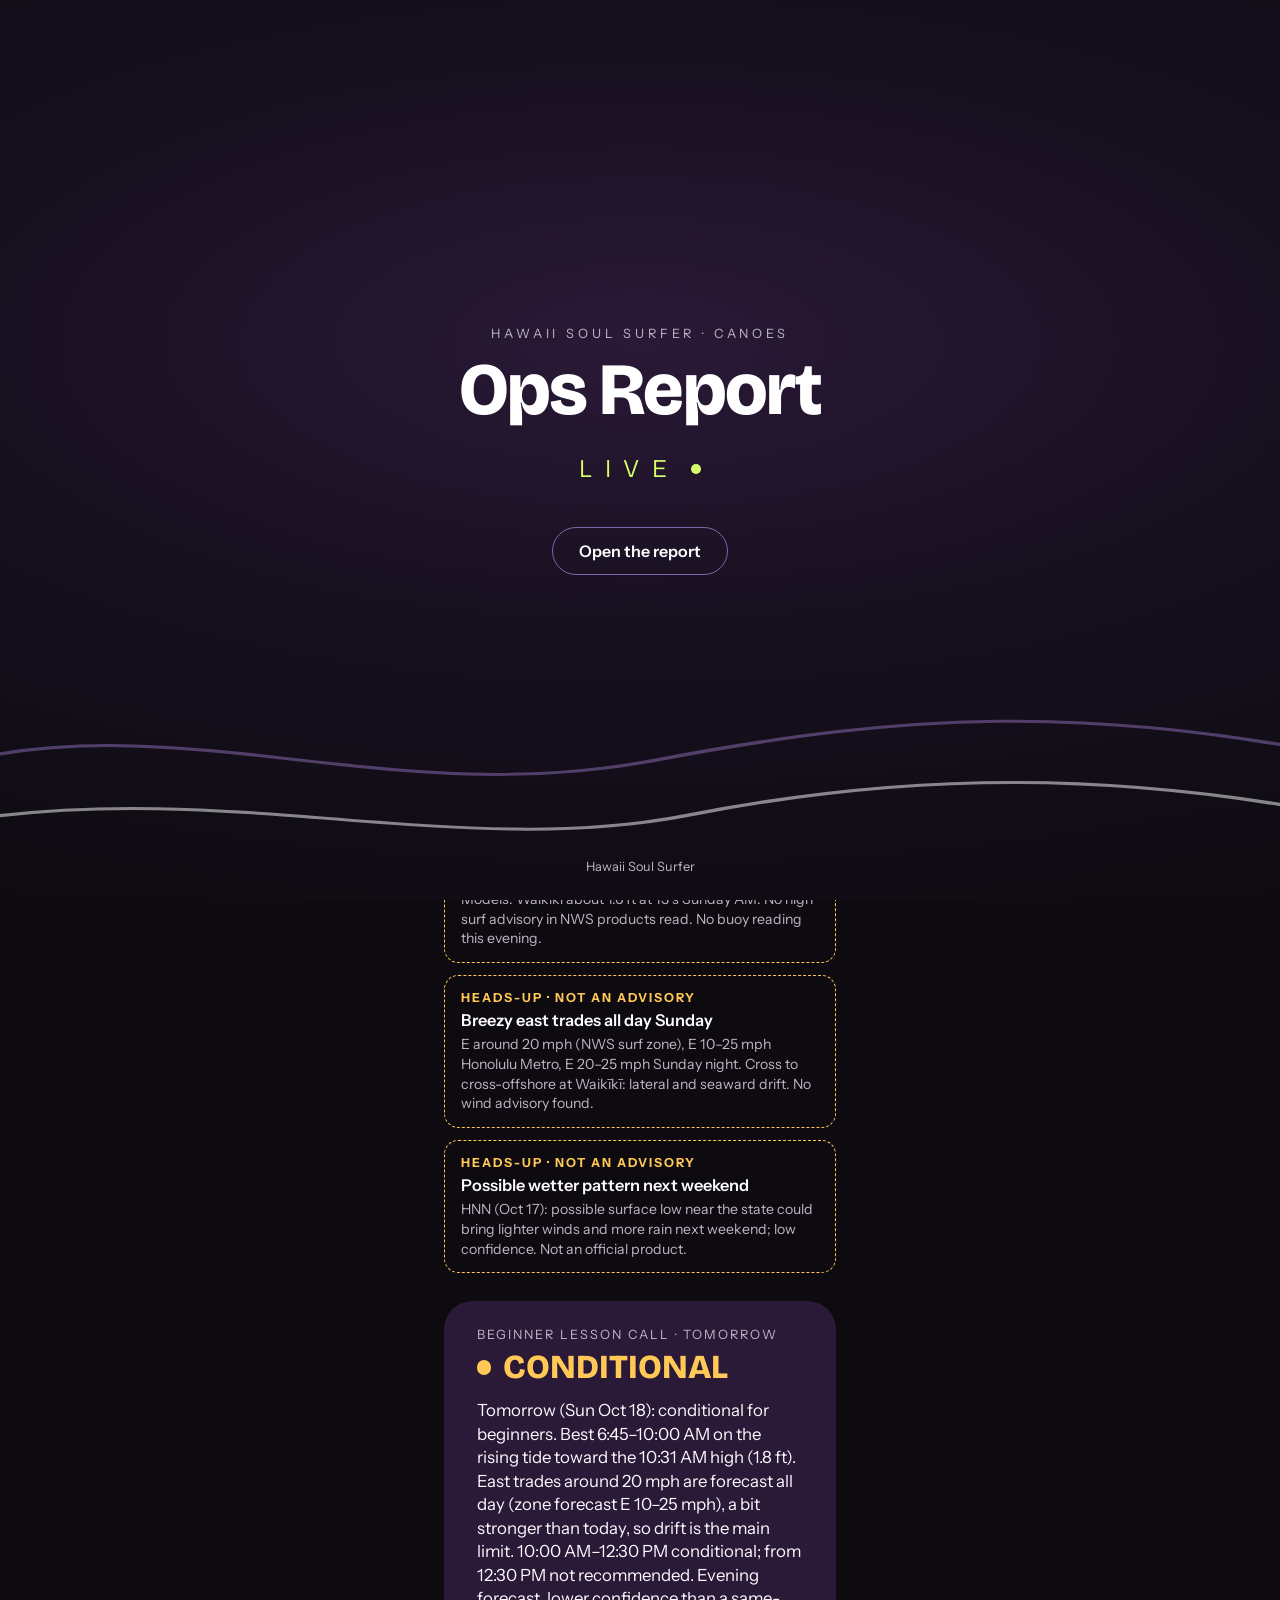
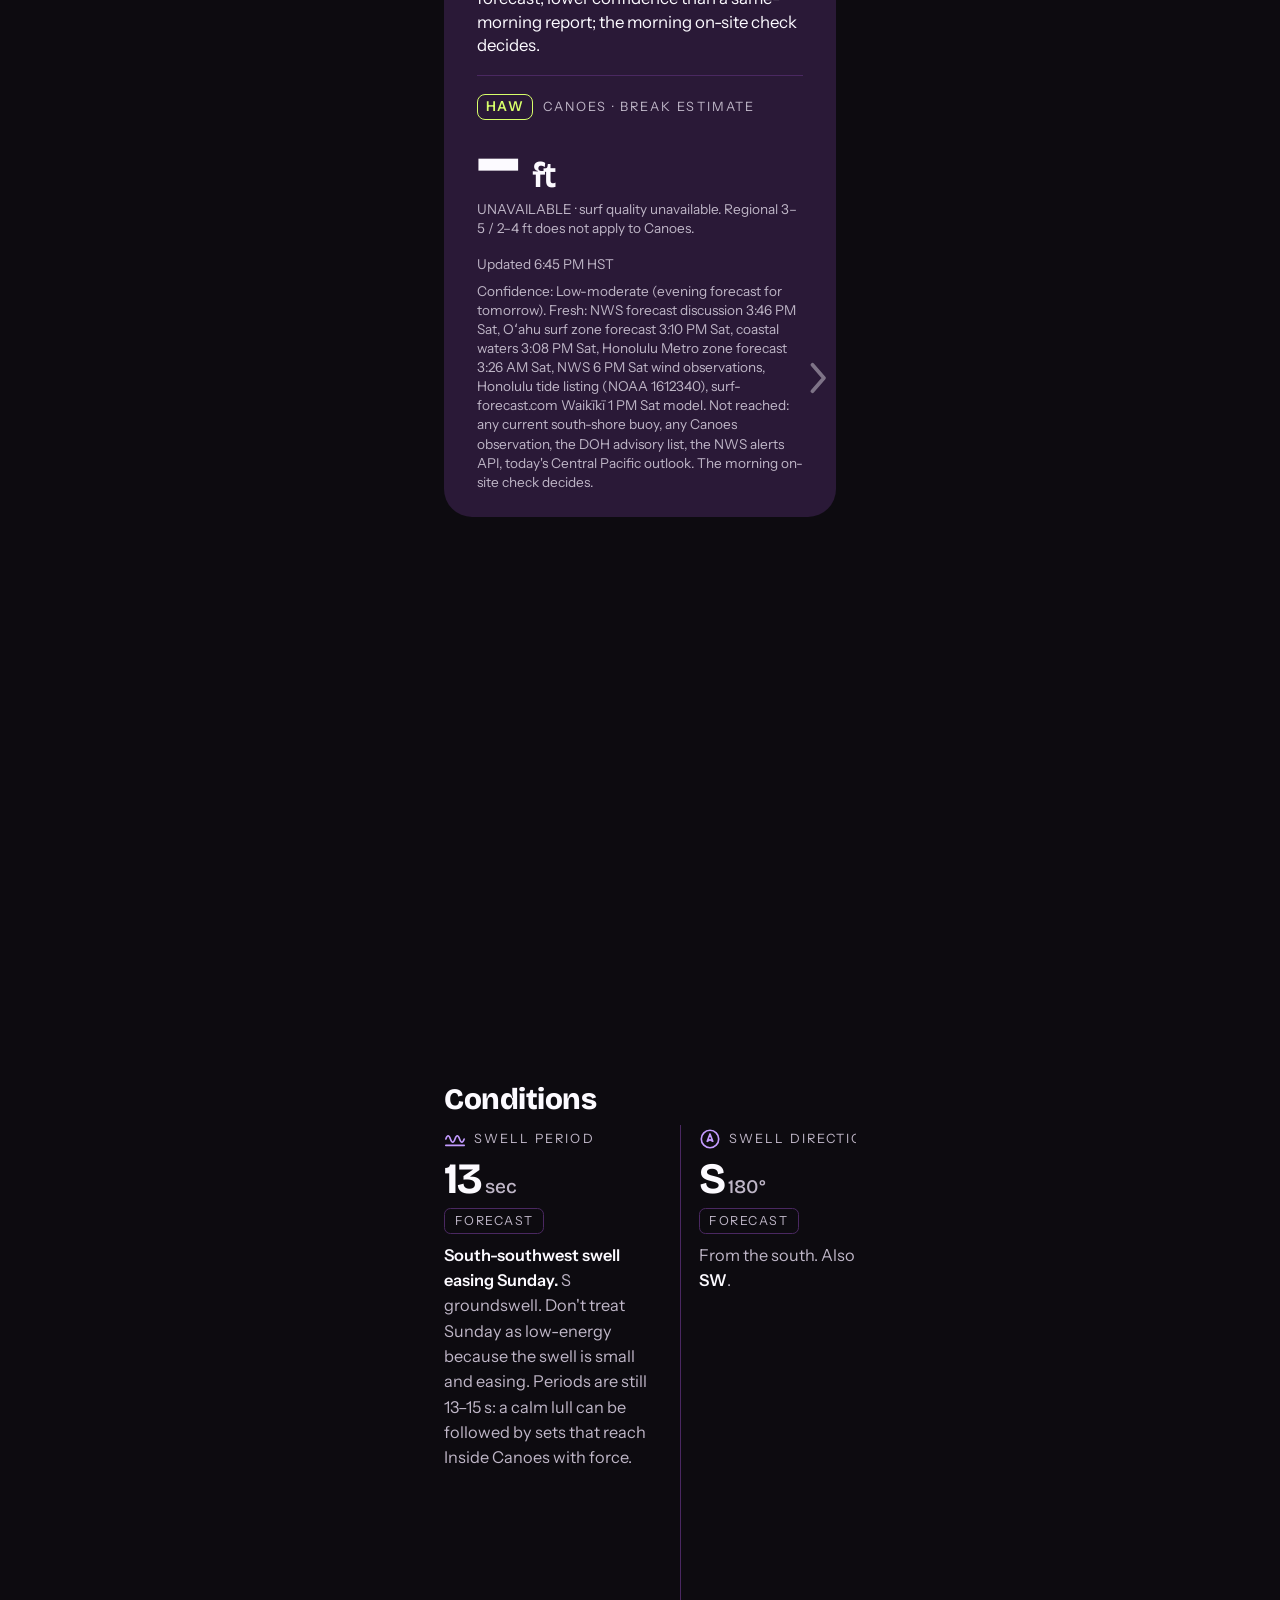
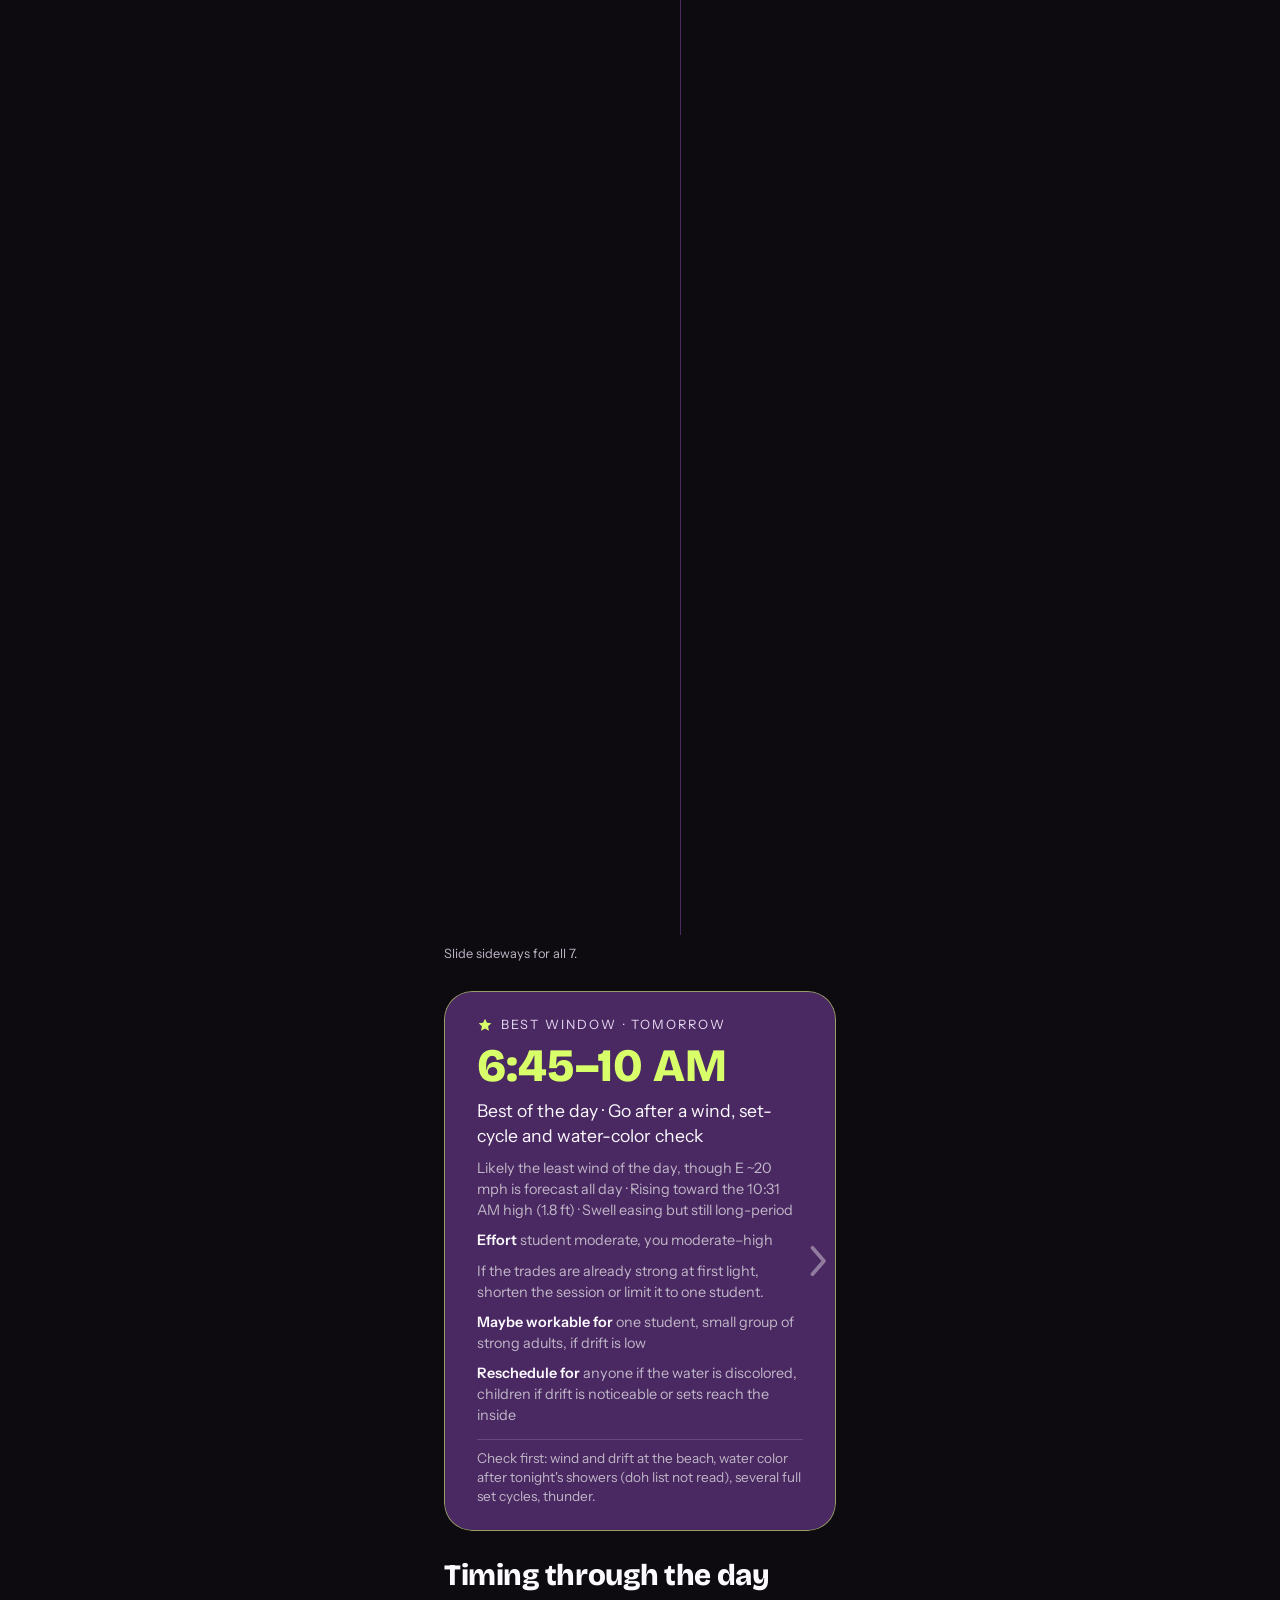
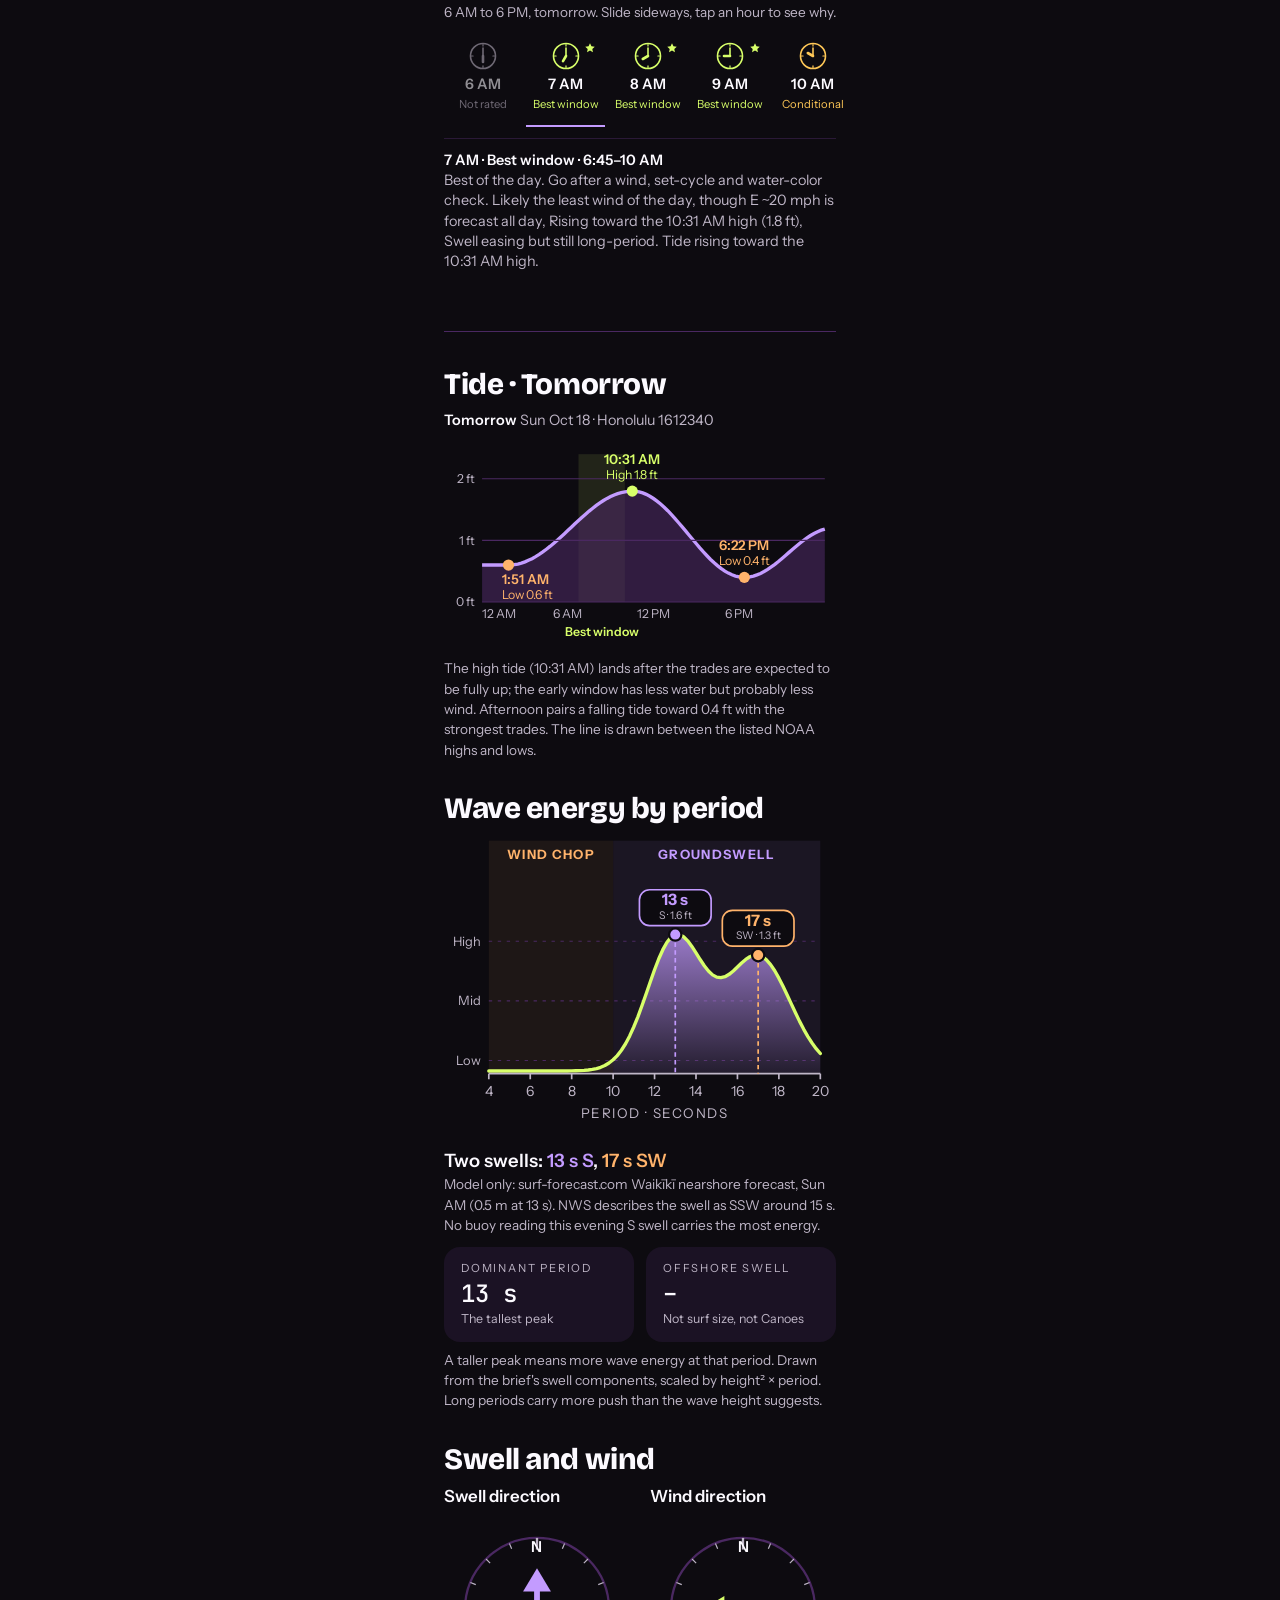
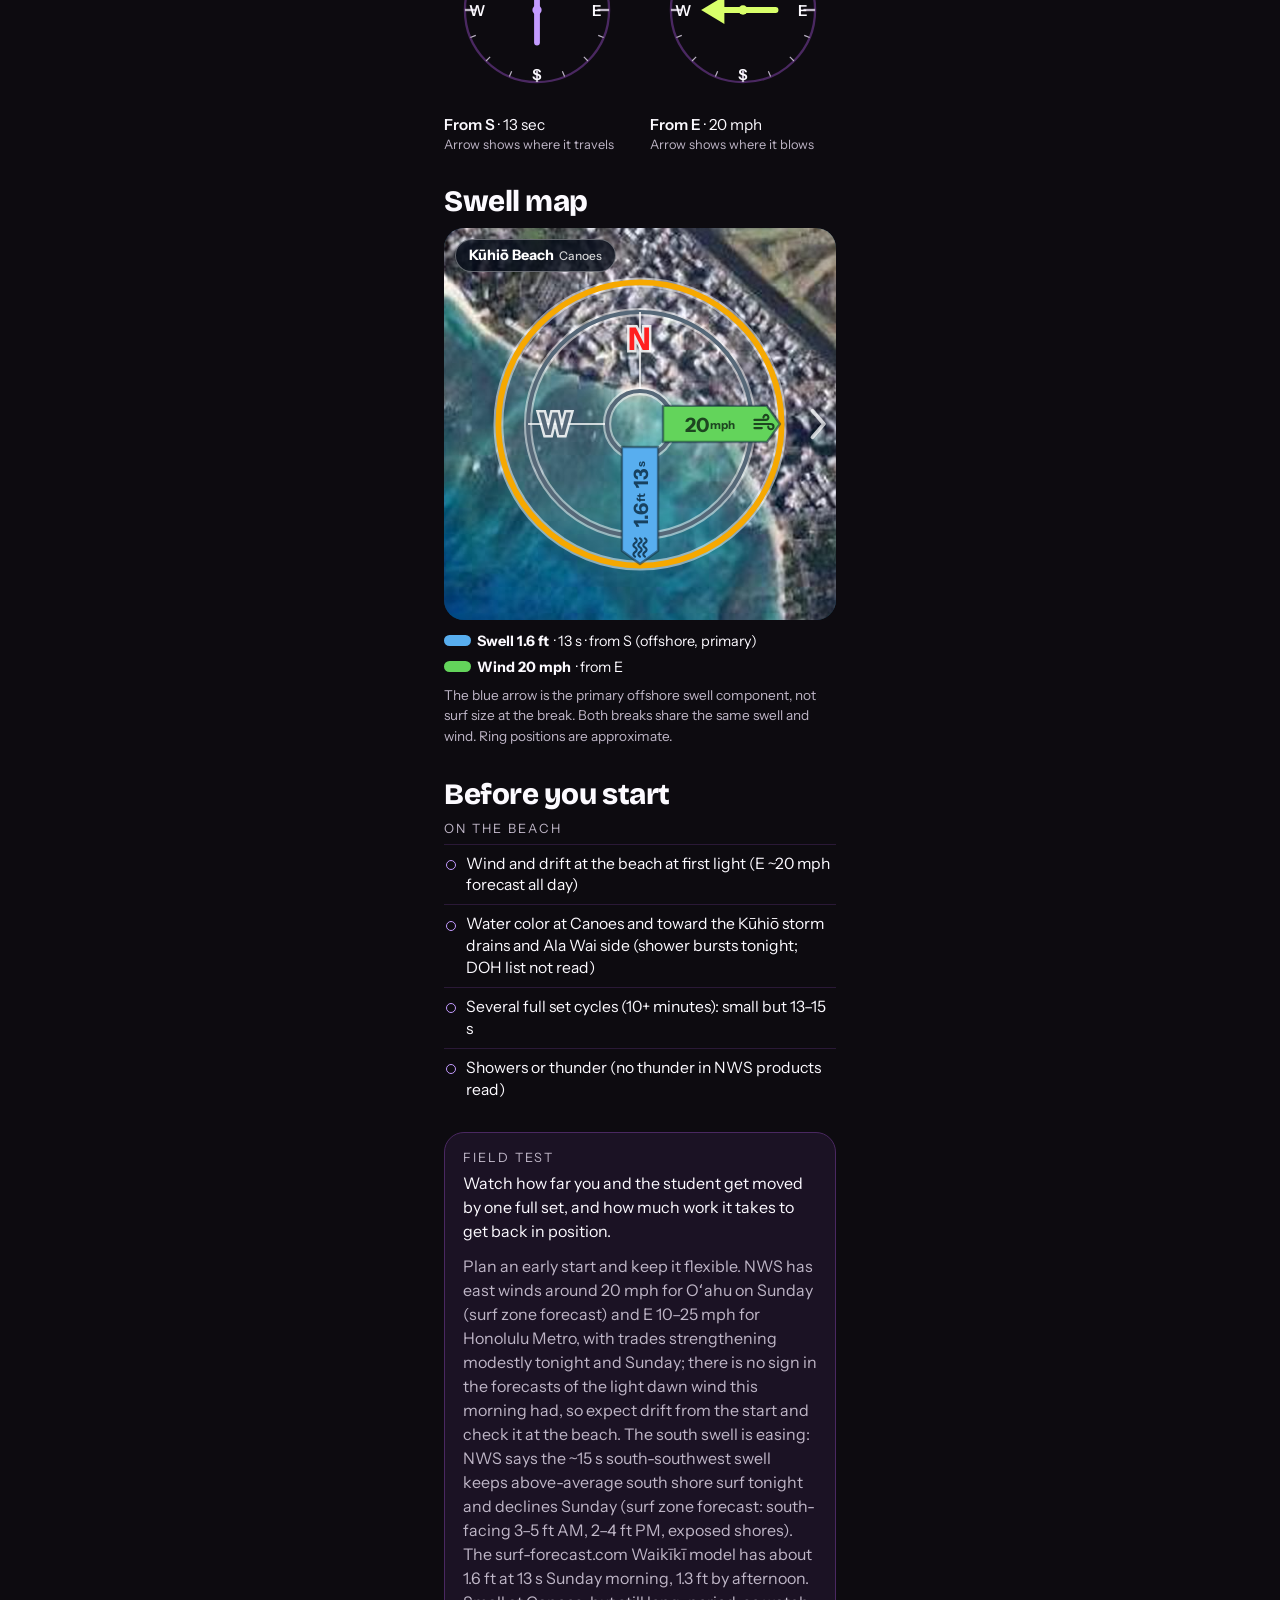
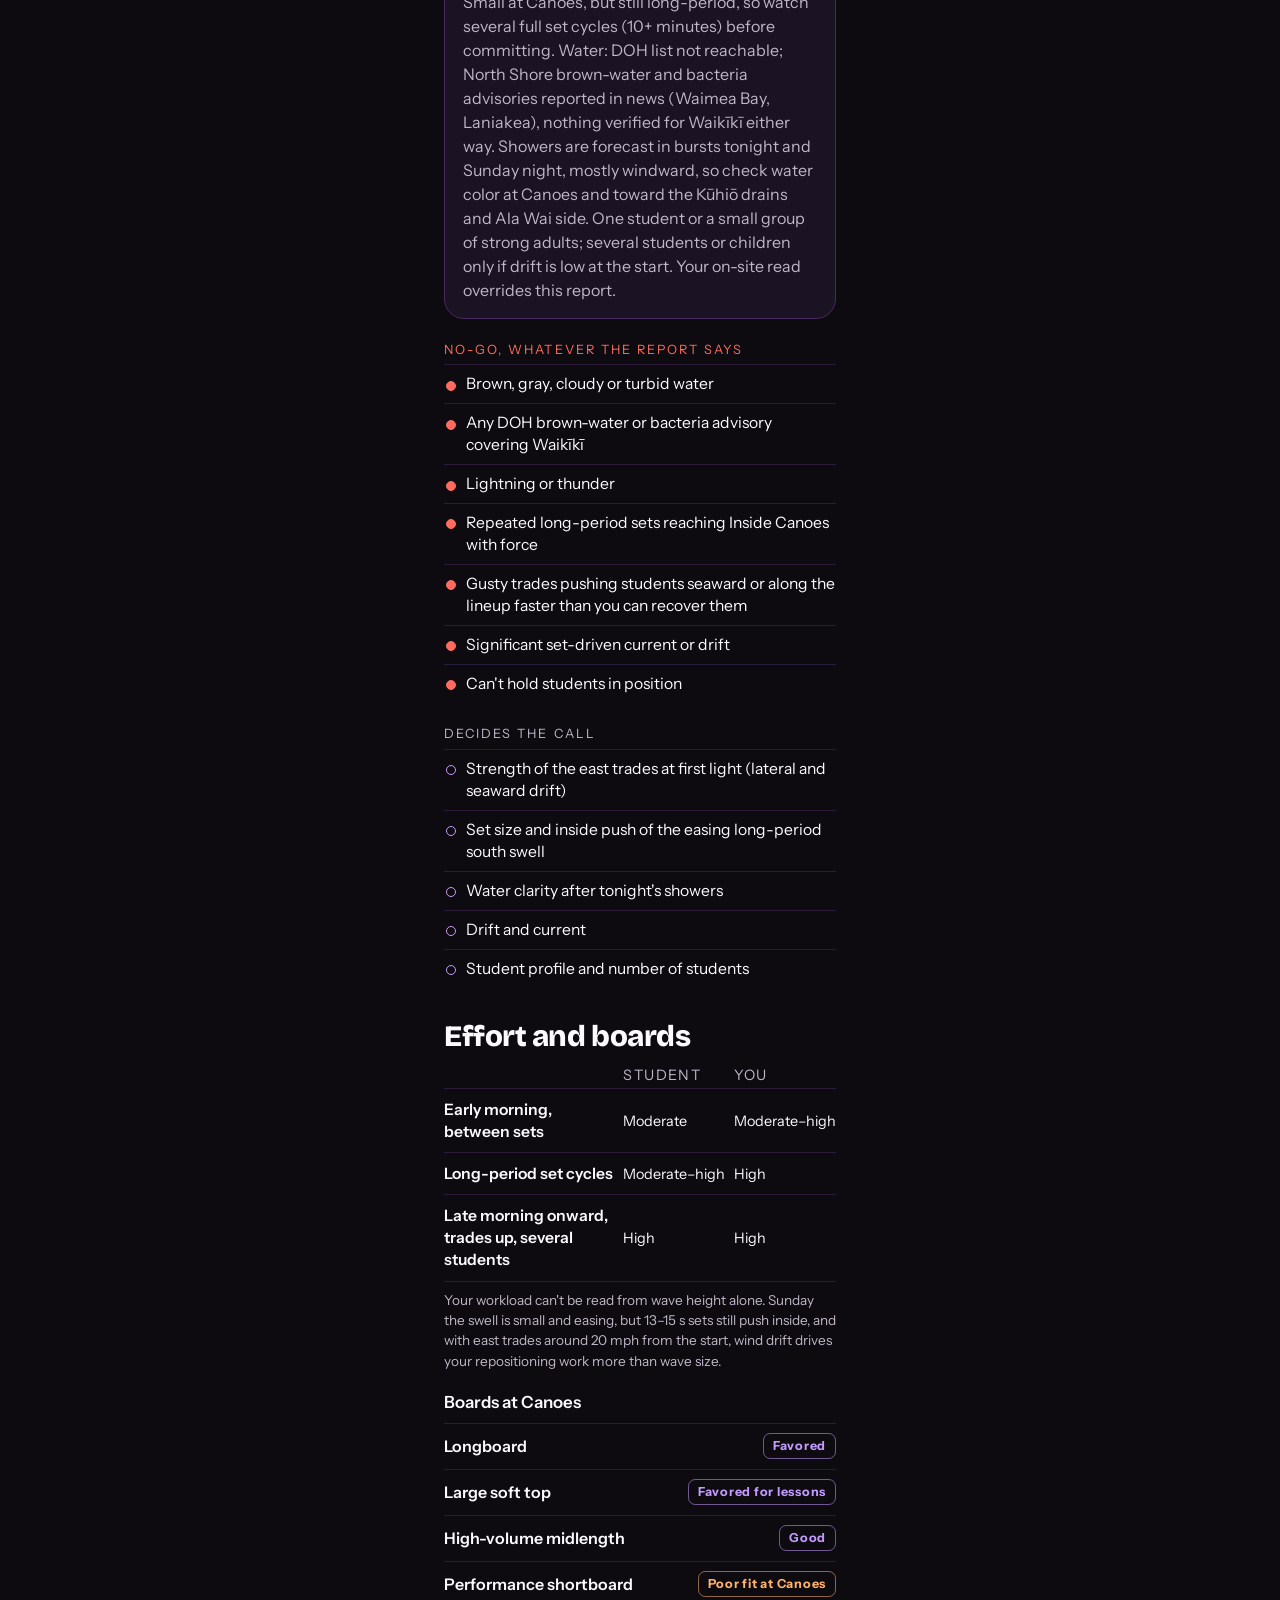
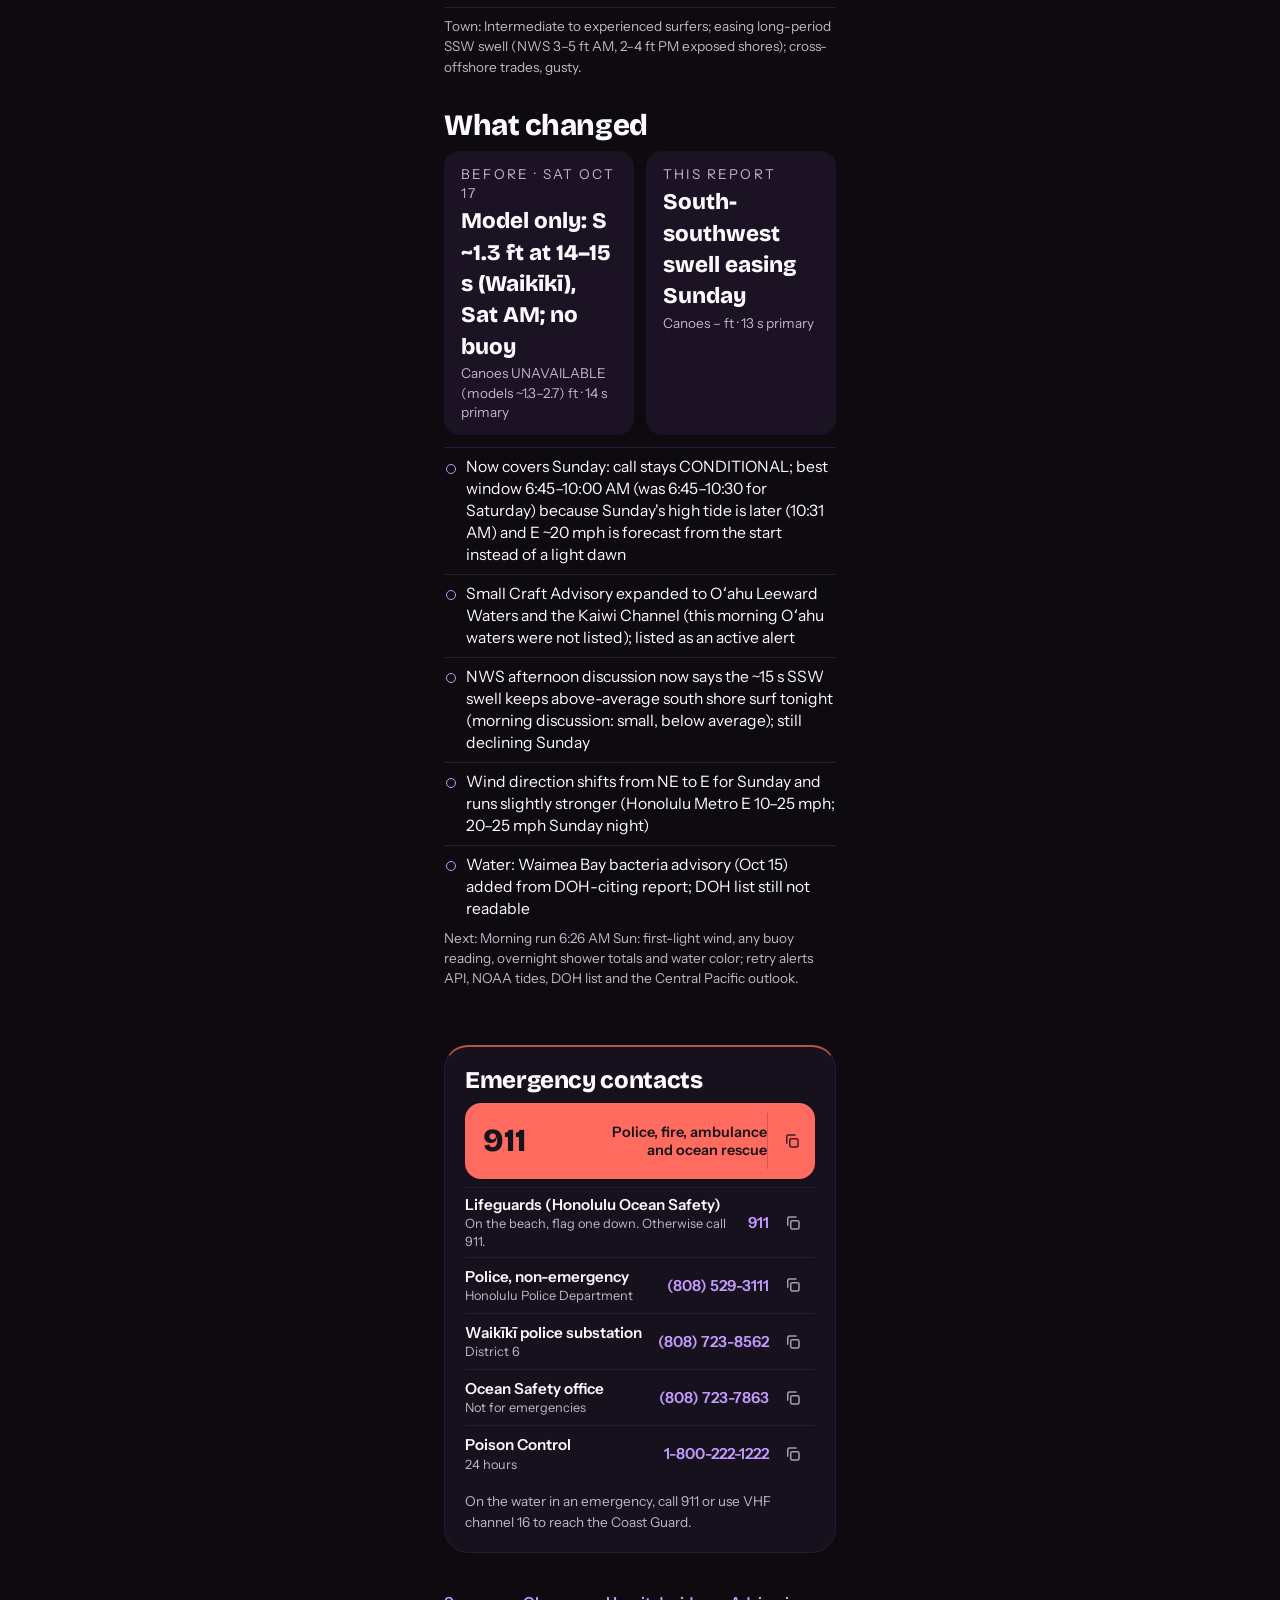
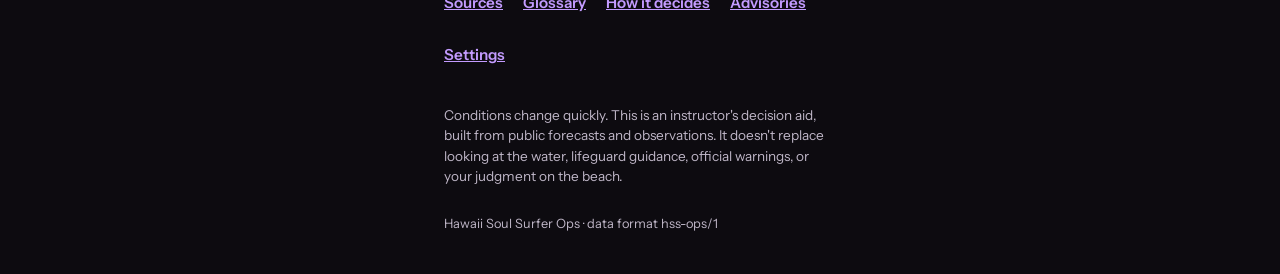
==== commit e9e9f453: "Ops report 2026-10-17 evening Co-Authored-By: Claude Opus 5.5 <noreply@anthropic.com> Claude-Session" ====
--- a/ops/index.html
+++ b/ops/index.html
@@ -763,7 +763,7 @@
 const STAR=s=>`<svg class="star" width="${s}" height="${s}" viewBox="0 0 24 24" fill="currentColor" aria-hidden="true"><path d="M12 2.5l2.9 6.1 6.6.8-4.9 4.6 1.3 6.5L12 17.2 6.1 20.5l1.3-6.5L2.5 9.4l6.6-.8z"/></svg>`;
 
 /* ---------- data ---------- */
-const EMBED={"schema": "hss-ops/1", "run": "MORNING", "report_date": "2026-10-17", "target_date": "2026-10-17", "generated_at": "2026-10-17T06:55:00-10:00", "next_update": "2026-10-17T18:26:00-10:00", "beginner": {"call": "CONDITIONAL", "confidence": "Moderate-low. Fresh: NWS forecast discussion (3:26 AM Sat), NWS 6 AM Oʻahu wind observations, NOAA-station tide times, surf-forecast.com 1 AM Sat model. Not reached: any south-shore buoy, any Canoes observation, the DOH advisory list, the NWS active-alerts list, and a fresh surf zone forecast (latest read is 3:11 PM Fri). Your on-site check decides.", "best_window": {"start": "06:45", "end": "10:30"}, "headline": "Today (Sat Oct 17): conditional for beginners. Best 6:45–10:30 AM around the 9:24 AM high (1.8 ft): wind was light at Honolulu at 6 AM (N 6 mph), but NE trades around 20 mph are forecast to fill in. Late morning conditional; from 12:30 PM not recommended. No buoy or Canoes observation this morning.", "recommendation": "Go early. At 6 AM Honolulu Airport read N 6 mph and Kalaeloa NE 3 mph, so the start looks lighter than last night's models (20 mph gusting upper 20s from 6 AM); NWS still has NE around 20 mph today, with Kāneʻohe already at NE 14, so expect the trades to reach Waikīkī during the morning and drift to build. The 9:24 AM high (1.8 ft) gives the most water over the reef. NWS now calls the south swell small and declining, south shore surf below average through next week; the Friday-afternoon surf zone forecast still had south-facing 3–5 ft today (exposed shores). Models put Waikīkī around 1.3 ft at 14–15 s: small, but long-period, so watch several full set cycles (10+ minutes) before committing. Water: DOH brown-water advisories reported for Laniakea and Waimea Bay (North Shore); nothing verified for Waikīkī, and the DOH list was not reachable this morning, so check water color at Canoes and toward the Kūhiō drains and Ala Wai side after the overnight showers. One student or a small group of strong adults; several students or children only while drift stays low. Your on-site read overrides this report.", "reasons": ["NWS Honolulu observations 6 AM Sat: Honolulu N 6 mph, Kalaeloa NE 3 mph, Kāneʻohe MCB NE 14 mph, partly cloudy", "NWS forecast discussion (3:26 AM Sat): small south swell declining, south shore surf below average through next week; fresh to strong trades, strengthening modestly tonight; easterly wave crossing this morning, showers mainly windward mountains", "NWS Oʻahu surf zone forecast (3:11 PM Fri, latest read): south-facing 3–5 ft AM and PM today; NE around 20 mph. Exposed shores, not Canoes", "surf-forecast.com Waikīkī model (1 AM Sat issue): 0.4 m (about 1.3 ft) S at 14–15 s AM, 14 s PM; ENE 30–40 km/h", "Honolulu tides today (NOAA 1612340 via NWS surf zone forecast and US Harbors): high 1.8 ft 9:24 AM, low 0.5 ft 5:52 PM", "Surfnerd Queens/Canoes model (06z Fri run, older): 2.5–2.7 ft at 12–12.5 s; 18–20 mph gusting 26–28 mph through the morning"], "precheck": ["Wind at the beach right now and how fast it is building (6 AM light at Honolulu; NE ~20 mph forecast)", "Water color at Canoes and toward the Kūhiō storm drains and Ala Wai side (overnight showers; DOH list not read)", "Several full set cycles (10+ minutes): small but 14–15 s", "Showers or thunder (none in NWS products read)"], "decisive": ["How soon the NE trades fill in at Waikīkī (cross-offshore drift)", "Set size and inside push of the small long-period south swell", "Water clarity after overnight showers", "Drift and current", "Student profile and number of students"], "no_go": ["Brown, gray, cloudy or turbid water", "Any DOH brown-water or bacteria advisory covering Waikīkī", "Lightning or thunder", "Repeated long-period sets reaching Inside Canoes with force", "Gusty trades pushing students seaward faster than you can recover them", "Significant set-driven current or drift", "Can't hold students in position"]}, "general": {"rating": "FAIR", "headline": "South swell small and declining (NWS 3:26 AM Sat: below average through next week); breezy NE trades, cross-offshore at Waikīkī and Town: groomed but increasingly gusty after a lighter early morning.", "size_ft": "3–5 AM, 3–5 PM (NWS south-facing, issued 3:11 PM Fri; the 3:26 AM Sat discussion calls south shore surf below average)", "size_note": "NWS numbers are for exposed south-facing shores, and the newer discussion reads lower than the Friday surf zone forecast. Canoes is far more protected: surf-forecast.com Waikīkī has about 1.3 ft at 14–15 s. No Canoes observation or buoy reading this morning.", "surface": "Clean early with light wind (6 AM obs); groomed but gusty and drifting once NE trades fill in", "favored": ["Longboards / high-volume boards at protected Waikīkī breaks, early morning", "Intermediate to experienced surfers on exposed Town reefs for the leftover long-period sets"], "waikiki_note": "No Waikīkī or Canoes observation found. Model only: about 1.3 ft at 14–15 s. Expect small, with lulls and occasional sets above the average.", "trend": "South swell declining, below average through next week (NWS); trades fresh to strong into next week, strengthening modestly tonight; easterly-wave shower pulses this morning, Saturday evening and late Sunday–Monday, mostly windward"}, "canoes": {"size_ft": null, "face": "UNAVAILABLE", "quality": "UNAVAILABLE", "status": "UNAVAILABLE", "note": "No Canoes or Waikīkī observation was reachable this morning (Surfline, SNN not reached; NWS ocean recreation feed last updated Oct 14). Models only: surf-forecast.com Waikīkī about 1.3 ft at 14–15 s; Surfnerd Queens/Canoes 2.5–2.7 ft at 12.5 s (older run). Surf quality and lesson suitability are rated separately."}, "breaks": [{"name": "Waikīkī (surf-forecast.com model, Sat)", "ft": "About 1.3 ft at 14–15 s S (issued 1 AM Sat)", "zone": "Waikīkī"}, {"name": "Queens/Canoes (Surfnerd model, Sat)", "ft": "About 2.5–2.7 ft at 12.5 s (06z Fri run)", "zone": "Waikīkī"}, {"name": "Oʻahu south-facing (NWS, Sat)", "ft": "3–5 AM, 3–5 PM (NWS, issued 3:11 PM Fri)", "zone": "Town"}], "regional": {"am_ft": "3–5", "pm_ft": "3–5", "status": "FORECAST", "scope": "NWS Oʻahu surf zone forecast, south-facing shores, Saturday Oct 17, issued 3:11 PM HST Fri (no newer surf zone forecast was reachable; the tgftp text server served the 3:40 AM Fri issue). The 3:26 AM Sat forecast discussion says the small south swell is declining and south shore surf is below average, which reads lower. Exposed shores only; never applies directly to Canoes."}, "swell": {"status": "FORECAST", "components": [{"ft": 1.3, "s": 14, "deg": 180, "dir": "S", "role": "Model only: surf-forecast.com Waikīkī nearshore forecast, Sat AM (0.4 m at 14–15 s). No buoy reading this morning"}], "offshore": {"ft": null, "s": null, "dir": null, "source": "NDBC 51212 / 51211 / 51213 not reachable this morning (NDBC, PacIOOS and CDIP data pages did not load). Friday evening: 51212 3.9 ft at 15 s, 51211 3.6 ft at 15 s.", "status": "UNAVAILABLE"}, "trend": "Small south swell declining", "trend_prev": "Friday evening buoys (mirror): 51212 3.9 ft at 15 s from 184°, 51211 3.6 ft at 15 s from 162°; NWS said the swell peaked Friday evening", "trend_next": "South shore surf below average through next week (NWS 3:26 AM Sat); a SW component around 16–17 s appears Sunday evening in the surf-forecast.com model (model only)", "effects": ["Long lulls, then occasional sets above the average wave", "14–15 s sets push further inside and with more force than their size suggests", "Set-driven current more likely on set cycles", "NE trades add seaward drift once they fill in", "NNW swell (peaked overnight) is mostly blocked at Waikīkī"], "warning": "Don't treat today as low-energy because the swell is small and easing. Models still show 14–15 s: a calm lull can be followed by sets that reach Inside Canoes with force."}, "wind": {"dir": "NE", "deg": 45, "kt": 17, "gust_kt": 23, "status": "FORECAST", "effect": "NE trades are cross-offshore at Waikīkī: cleaner faces, but seaward drift for students and boards, stronger in gusts", "forecast": "NWS Oʻahu surf zone forecast (3:11 PM Fri): NE around 20 mph today. NWS discussion (3:26 AM Sat): fresh to strong trades, strengthening modestly tonight. surf-forecast.com Waikīkī (1 AM Sat): ENE 30–40 km/h AM, 30–35 km/h PM. Surfnerd (older run): 17–20 mph gusting 24–28 mph.", "trend": "Lighter at dawn than forecast; trades expected to fill in through the morning, breezy all afternoon, a bit stronger tonight and into next week", "note": "Measured 6 AM (NWS roundup): Honolulu N 6 mph, Kalaeloa NE 3 mph, Kāneʻohe MCB NE 14 mph. 17 kt is NWS 'around 20 mph' converted; 23 kt gust is the Surfnerd model (about 26–27 mph), not a measurement."}, "surface": {"state": "Clean early with light wind; groomed with gusty texture once the trades fill in, more chop and drift late morning onward", "drift": "Light at dawn; moderate seaward once trades arrive; moderate to strong in gusts", "limiting": "Wind drift as the NE trades fill in; long-period sets; water color after overnight showers (DOH list not verified)", "status": "INFERRED"}, "tide": {"station": "Honolulu 1612340", "status": "REPORTED", "events": [{"date": "2026-10-17", "time": "00:17", "type": "L", "ft": 0.5}, {"date": "2026-10-17", "time": "09:24", "type": "H", "ft": 1.8}, {"date": "2026-10-17", "time": "17:52", "type": "L", "ft": 0.5}, {"date": "2026-10-17", "time": "22:52", "type": "H", "ft": 0.6}, {"date": "2026-10-18", "time": "01:51", "type": "L", "ft": 0.6}], "phase": "Rising to the 1.8 ft high at 9:24 AM, then falling to the 0.5 ft low at 5:52 PM (NWS surf zone forecast; US Harbors, NOAA 1612340). Late high about 0.6 ft at 10:52 PM and Sunday 1:51 AM low from US Harbors (NOAA-station listing, evening rows hard to read); NOAA CO-OPS API not reached. Sunrise 6:28 AM, sunset 6:06 PM.", "positives": ["Most water over the reef mid-morning, around the 9:24 AM high", "Rising tide through the lighter-wind early morning", "Falling tide keeps decent water until about noon"], "conflict": "The lightest wind (dawn) comes on a mid-rising tide; by the 9:24 AM high the trades are likely up. Afternoon pairs a falling tide toward 0.5 ft with the strongest trades.", "rule": "High tide is not automatically the best lesson time. Combine tide with swell, current, wind, water quality and the student."}, "current": {"state": "Light between sets early, stronger on set cycles; seaward wind drift building as trades fill in", "confidence": "Low", "status": "INFERRED", "drivers": ["Small 14–15 s south swell, declining", "Set-driven water movement on long-period sets", "Cross-offshore NE trades filling in during the morning", "Canoes reef shape and tide (low water late afternoon)"], "between_sets": "Light early; light to moderate with wind drift later", "during_sets": "Stronger push likely on long-period sets", "post_set": "Drift after sets, added to wind drift", "field_test": "Watch how far you and the student get moved by one full set, and how much work it takes to get back in position.", "one_student": "Workable in the morning if sets stay manageable inside and drift is moderate or less; stay close on set cycles.", "multi_student": "Lower tolerance: offshore drift and long-period sets can separate students quickly. Early morning only, while drift is low."}, "windows": [{"start": "06:45", "end": "10:30", "rating": "BEST", "label": "Best of the day", "go": "Go after a wind, set-cycle and water-color check", "reasons": ["Lightest wind of the day at dawn (Honolulu N 6 mph at 6 AM)", "Rising to the 9:24 AM high (1.8 ft): most water over the reef", "Before the trades and falling tide combine"], "precheck": ["Wind trend at the beach", "Water color after overnight showers (DOH list not read)", "Several full set cycles", "Thunder"], "effort": {"student": "Low–moderate early, moderate later", "coach": "Moderate, rising as wind fills in"}, "notes": ["If the trades are already strong when you arrive, the window is shorter; start as early as light allows."], "workable_for": ["One student", "Small group of strong adults, while drift is low"], "avoid_for": ["Anyone if the water is discolored", "Children if drift is noticeable or sets reach the inside"]}, {"start": "10:30", "end": "12:30", "rating": "CONDITIONAL", "label": "Conditional", "go": "Check wind drift, sets and reef depth", "reasons": ["NE trades around 20 mph forecast, gusts mid–upper 20s (model)", "Tide falling from the 9:24 AM high", "Sets still long-period"], "effort": {"student": "Moderate–high", "coach": "High"}, "workable_for": ["One strong adult"], "avoid_for": ["Children", "Several students"]}, {"start": "12:30", "end": "18:00", "rating": "AVOID", "label": "Not recommended for beginners", "go": "Not recommended for beginner lessons", "reasons": ["Sustained trades and gusts, cross-offshore drift", "Tide falling to 0.5 ft at 5:52 PM", "Scattered showers possible; next easterly wave arrives this evening"], "effort": {"student": "High", "coach": "High"}, "avoid_for": ["Beginners generally", "Children", "Several students"]}], "avoid_triggers": ["Brown, gray or cloudy water", "Lightning or thunder", "Flash Flood Warning or Flood Advisory", "Repeated powerful long-period sets reaching Inside Canoes", "Gusty trades pushing students seaward", "Significant set-driven current or wind drift", "Can't hold the teaching lane", "Too much student retrieval", "Too much instructor repositioning"], "effort": [{"when": "Early morning, light wind, between sets", "student": "Low–moderate", "coach": "Moderate"}, {"when": "Long-period set cycles", "student": "Moderate–high", "coach": "High"}, {"when": "Late morning onward, trades up, several students", "student": "High", "coach": "High"}], "effort_rule": "Your workload can't be read from wave height alone. Today the swell is small, but 14–15 s sets still push inside, and once the NE trades fill in, wind drift rather than wave size drives your repositioning work.", "boards": {"canoes": [{"board": "Longboard", "fit": "Favored"}, {"board": "Large soft top", "fit": "Favored for lessons"}, {"board": "High-volume midlength", "fit": "Good"}, {"board": "Performance shortboard", "fit": "Poor fit at Canoes"}], "town": "Intermediate to experienced surfers; small, declining long-period south swell (NWS: below average); groomed by cross-offshore trades but gusty."}, "weather": {"sky": "Partly cloudy at 6 AM (Honolulu); NWS surf zone forecast (3:11 PM Fri): mostly sunny with scattered showers today, high mid 80s", "showers": "NWS discussion (3:26 AM Sat): an easterly wave is crossing this morning, another arrives this evening and a third late Sunday–Monday; showers favor windward mountains, mostly overnight to early morning. No thunderstorms or flooding mentioned.", "rain_pct": null, "wind": "NE around 20 mph today (NWS); light at Honolulu at 6 AM", "upcoming": {"when": "Tonight through midweek", "items": ["Saturday evening: second easterly wave, more clouds and showers, mainly windward (NWS)", "Late Sunday–Monday: third easterly wave (NWS)", "Trades fresh to strong into next week; Small Craft Advisory extended west to the Kaiwi Channel, may expand tonight (NWS)", "Tuesday–Wednesday: drier and more stable; long range uncertain (GFS typical trades vs ECMWF wetter southerly pattern)"], "note": "No NWS rain percentage for Honolulu Metro reached (zone forecast not reached). Check water color at Waikīkī after the overnight showers."}}, "alerts": [], "watch": [{"head": "Water quality: North Shore brown-water advisories reported; Waikīkī not verified", "body": "Star-Advertiser (DOH Clean Water Branch): brown-water advisories in effect for Laniakea Beach and Waimea Bay Beach, North Shore (article undated; Hawaii News Network repost dated Oct 16 also mentions bacteria advisories, no beaches named). Not Waikīkī notices. The DOH advisory list (eha-cloud) was not reachable this morning, so brown-water, bacteria and sewage lists were not read. Check water color."}, {"head": "Small Craft Advisory now includes the Kaiwi Channel", "body": "NWS (3:26 AM Sat): SCA until 6 AM HST Monday for Kaiwi Channel, Maui County leeward waters, Māʻalaea Bay, Pailolo and ʻAlenuihāhā channels, Big Island leeward and southeast waters; may expand tonight. Kaiwi Channel lies between Oʻahu and Molokaʻi; Oʻahu leeward waters (Waikīkī) are not listed."}, {"head": "Small but long-period south swell", "body": "NWS discussion (3:26 AM Sat): small south swell declining, below average through next week. Models: Waikīkī about 1.3 ft at 14–15 s. No high surf advisory in the NWS discussion. No buoy reading this morning."}, {"head": "Breezy trades filling in", "body": "Light at Honolulu at 6 AM (N 6 mph), Kāneʻohe NE 14 mph; NE around 20 mph forecast today, gusts mid–upper 20s mph in models. Cross-offshore at Waikīkī: seaward drift. No wind advisory found."}], "hazards": [{"name": "Flood watch or warning", "state": "NONE_VERIFIED", "note": "None in the NWS discussion (3:26 AM Sat); third-party alert mirror (Forecast Bar) shows no active alerts for Honolulu County. NWS alerts API and hazards list not reachable."}, {"name": "Flash flood warning", "state": "NONE_VERIFIED", "note": "Last one Oct 8 (Forecast Bar). None in products read."}, {"name": "Flood advisory, Oʻahu", "state": "NONE_VERIFIED", "note": "None in products read; alerts API not read."}, {"name": "High surf advisory, South Shore", "state": "NONE_VERIFIED", "note": "NWS discussion lists only the SCA; Forecast Bar shows no Honolulu County alerts. Alerts API not read."}, {"name": "High surf warning, South Shore", "state": "NONE_VERIFIED"}, {"name": "Small craft advisory", "state": "NONE_VERIFIED", "note": "Active until 6 AM Monday for Kaiwi Channel and Maui County/Big Island waters (NWS); Oʻahu leeward waters not listed; may expand tonight."}, {"name": "Thunderstorm or lightning warning", "state": "NONE_VERIFIED", "note": "No product read mentions thunderstorms."}, {"name": "Wind advisory", "state": "NONE_VERIFIED", "note": "None in products read."}, {"name": "Tsunami", "state": "NONE_VERIFIED", "note": "NWS hazards page still links a 'Tsunami Bulletin Issued 10/16/2026 01:45 PM UTC' that could not be opened; nothing in the NWS discussion or Forecast Bar. Check before going if unsure."}, {"name": "DOH brown water advisory, Waikīkī", "state": "UNAVAILABLE", "note": "DOH list not reachable this morning. Laniakea and Waimea Bay (North Shore) reported by Star-Advertiser; no Waikīkī mention found."}, {"name": "DOH bacteria or sewage advisory, Waikīkī", "state": "UNAVAILABLE", "note": "Bacteria and sewage-spill lists not read."}], "tropical": {"active": "NOT_VERIFIED today", "note": "No fresh Central Pacific outlook reached this morning (newest reachable copy was Oct 11). Friday's 2 PM outlook (previous report): no formation expected in 7 days. The NWS discussion (3:26 AM Sat) mentions no tropical systems."}, "water": {"status": "NOT_VERIFIED", "inventory_verified": false, "headline": "DOH list not reachable this morning; North Shore brown-water advisories reported (Laniakea, Waimea Bay); water quality at Canoes is not verified", "statement": "The DOH Clean Water Branch advisory list could not be opened this run, so brown-water, bacteria and sewage advisories were not read. The Star-Advertiser reports DOH brown-water advisories for Laniakea Beach and Waimea Bay Beach on the North Shore; a Hawaii News Network repost (Oct 16) also mentions bacteria advisories without naming beaches. None of these is a Waikīkī notice, but not finding one does not prove the water is clean. Check water color.", "why": "eha-cloud page blocked for this run; DOH general advisory page lists no beaches. Overnight showers were forecast mostly windward and mauka, which lowers but doesn't remove runoff risk at Waikīkī.", "checked": {"brown_water": false, "bacteria": false, "sewage": false, "beach": false}, "runoff": "Brown, gray, cloudy or turbid water, or visible runoff: don't go in, advisory or not. DOH guidance: storm runoff can carry sewage and pathogens; stay out of affected water for 48–72 hours after rain stops.", "notices": [{"scope": "Oʻahu", "head": "Brown Water Advisory, Laniakea Beach and Waimea Bay Beach, North Shore (reported by Star-Advertiser, not read on the DOH list)", "issued": "2026-10-16"}]}, "changes": {"previous": {"date": "2026-10-16", "swell": "S 3.9 ft at 15 s (51212), 3.6 ft at 15 s (51211), Fri evening", "canoes_ft": "UNAVAILABLE (models ~1.3–2.9)", "period_s": 15}, "items": ["Call stays CONDITIONAL; best window moved earlier to 6:45–10:30 AM (was 7:00–10:30) because wind was light at 6 AM instead of the forecast 20 mph gusting upper 20s", "NWS now calls the south swell small and declining, south shore surf below average through next week (Friday: 'slightly above average' peak)", "Small Craft Advisory extended west to the Kaiwi Channel (Oʻahu–Molokaʻi); Oʻahu leeward waters still not included", "Water: brown-water advisories now named for Laniakea and Waimea Bay (North Shore); DOH list itself not reachable this morning (last evening the brown-water list was read)", "Buoys lost: no south-shore buoy reading this morning (last evening 3.6–3.9 ft at 15 s)"], "next": "Evening run 6:26 PM Sat: Sunday forecast, how strong the trades got, easterly wave showers and water color; retry buoys, alerts API, NOAA tides and the DOH list"}, "sources": [{"name": "NWS Honolulu forecast discussion (3:26 AM HST Oct 17, via Iowa Environmental Mesonet)", "status": "Checked: south swell small and declining, below average; trades fresh to strong; easterly waves; SCA incl. Kaiwi Channel"}, {"name": "NWS Regional Weather Roundup (6 AM HST Oct 17)", "status": "Checked: Oʻahu wind/sky observations"}, {"name": "NWS Oʻahu surf zone forecast", "status": "Latest reachable is 3:11 PM HST Oct 16 (weather.gov); no Saturday-morning issue reached"}, {"name": "NWS active alerts (api.weather.gov) and hazards page", "status": "Not reachable / live list did not load; tsunami bulletin link not opened"}, {"name": "Forecast Bar Honolulu alerts (third-party NWS mirror)", "status": "Checked: no active alerts for Honolulu County"}, {"name": "NOAA CO-OPS tides, Honolulu 1612340", "status": "API not reachable; tides from NWS surf zone forecast and US Harbors (NOAA station listing)"}, {"name": "NDBC/CDIP 51212, 51211, 51213, 51202", "status": "Not reachable (NDBC, PacIOOS, CDIP pages did not load); CDIP 238 data runs to 09:45 UTC but values not read"}, {"name": "Central Pacific Tropical Weather Outlook", "status": "Today's issue not reached; newest copy found Oct 11"}, {"name": "Hawaiʻi DOH Clean Water Branch advisory list (eha-cloud)", "status": "Not reachable this run"}, {"name": "Honolulu Star-Advertiser: North Shore brown-water advisories (Laniakea, Waimea Bay)", "status": "Checked, news; undated page; Oct 16 article URL did not load"}, {"name": "Hawaii News Network repost (Oct 16)", "status": "Checked, news; no beaches named"}, {"name": "surf-forecast.com Waikīkī (1 AM Oct 17); Surfnerd Queens/Canoes (06z Oct 16 run)", "status": "Checked, third-party models"}, {"name": "Surfline / Surf News Network / NWS ocean recreation feed (Canoes)", "status": "Not reached; NWS feed last updated Oct 14"}], "gaps": ["No Canoes or Waikīkī observation; Canoes size UNAVAILABLE (models only)", "No south-shore buoy reading this morning; offshore swell UNAVAILABLE", "DOH advisory list not reachable: brown-water, bacteria and sewage not verified; North Shore advisories from news", "NWS active-alerts API and hazards page not reachable; tsunami bulletin link not opened", "No Saturday-morning NWS surf zone forecast reached; surf zone numbers are from 3:11 PM Fri and read higher than the newer discussion", "NOAA CO-OPS tide API not reached; late-evening tide times from a third-party listing", "No NWS rain percentage for Honolulu Metro; daytime wind and gusts are forecasts/models", "Today's Central Pacific tropical outlook not reached", "Current is inferred, not measured"]};
+const EMBED={"schema": "hss-ops/1", "run": "EVENING", "report_date": "2026-10-17", "target_date": "2026-10-18", "generated_at": "2026-10-17T18:45:00-10:00", "next_update": "2026-10-18T06:26:00-10:00", "beginner": {"call": "CONDITIONAL", "confidence": "Low-moderate (evening forecast for tomorrow). Fresh: NWS forecast discussion 3:46 PM Sat, Oʻahu surf zone forecast 3:10 PM Sat, coastal waters 3:08 PM Sat, Honolulu Metro zone forecast 3:26 AM Sat, NWS 6 PM Sat wind observations, Honolulu tide listing (NOAA 1612340), surf-forecast.com Waikīkī 1 PM Sat model. Not reached: any current south-shore buoy, any Canoes observation, the DOH advisory list, the NWS alerts API, today's Central Pacific outlook. The morning on-site check decides.", "best_window": {"start": "06:45", "end": "10:00"}, "headline": "Tomorrow (Sun Oct 18): conditional for beginners. Best 6:45–10:00 AM on the rising tide toward the 10:31 AM high (1.8 ft). East trades around 20 mph are forecast all day (zone forecast E 10–25 mph), a bit stronger than today, so drift is the main limit. 10:00 AM–12:30 PM conditional; from 12:30 PM not recommended. Evening forecast, lower confidence than a same-morning report; the morning on-site check decides.", "recommendation": "Plan an early start and keep it flexible. NWS has east winds around 20 mph for Oʻahu on Sunday (surf zone forecast) and E 10–25 mph for Honolulu Metro, with trades strengthening modestly tonight and Sunday; there is no sign in the forecasts of the light dawn wind this morning had, so expect drift from the start and check it at the beach. The south swell is easing: NWS says the ~15 s south-southwest swell keeps above-average south shore surf tonight and declines Sunday (surf zone forecast: south-facing 3–5 ft AM, 2–4 ft PM, exposed shores). The surf-forecast.com Waikīkī model has about 1.6 ft at 13 s Sunday morning, 1.3 ft by afternoon. Small at Canoes, but still long-period, so watch several full set cycles (10+ minutes) before committing. Water: DOH list not reachable; North Shore brown-water and bacteria advisories reported in news (Waimea Bay, Laniakea), nothing verified for Waikīkī either way. Showers are forecast in bursts tonight and Sunday night, mostly windward, so check water color at Canoes and toward the Kūhiō drains and Ala Wai side. One student or a small group of strong adults; several students or children only if drift is low at the start. Your on-site read overrides this report.", "reasons": ["NWS forecast discussion (3:46 PM Sat): breezy to strong E–NE trades, strengthening modestly tonight and Sunday; SSW swell around 15 s keeps above-average south shore surf tonight, declining Sunday and small through much of the week", "NWS Oʻahu surf zone forecast (3:10 PM Sat): south-facing 3–5 ft Sunday AM, 2–4 ft PM; E around 20 mph Sunday. Exposed shores, not Canoes", "NWS Honolulu Metro zone forecast (3:26 AM Sat): Sunday breezy, sunny with isolated showers, E 10–25 mph, 20% rain", "surf-forecast.com Waikīkī (issued 1 PM Sat): Sunday 0.5 m (about 1.6 ft) S at 13 s through 11 AM, 0.4 m (about 1.3 ft) at 2 PM; ENE about 40 km/h (about 25 mph) all day", "Honolulu tides Sunday (NOAA 1612340 via NWS surf zone forecast and US Harbors): low 0.6 ft 1:51 AM, high 1.8 ft 10:31 AM, low 0.4 ft 6:22 PM", "NWS 6 PM Sat observations: Honolulu NE 13 mph, Kalaeloa variable 5 mph, Kāneʻohe E 15 gusting 24 mph"], "precheck": ["Wind and drift at the beach at first light (E ~20 mph forecast all day)", "Water color at Canoes and toward the Kūhiō storm drains and Ala Wai side (shower bursts tonight; DOH list not read)", "Several full set cycles (10+ minutes): small but 13–15 s", "Showers or thunder (no thunder in NWS products read)"], "decisive": ["Strength of the east trades at first light (lateral and seaward drift)", "Set size and inside push of the easing long-period south swell", "Water clarity after tonight's showers", "Drift and current", "Student profile and number of students"], "no_go": ["Brown, gray, cloudy or turbid water", "Any DOH brown-water or bacteria advisory covering Waikīkī", "Lightning or thunder", "Repeated long-period sets reaching Inside Canoes with force", "Gusty trades pushing students seaward or along the lineup faster than you can recover them", "Significant set-driven current or drift", "Can't hold students in position"]}, "general": {"rating": "FAIR", "headline": "South-southwest swell (~15 s) holding above average tonight, then easing Sunday (NWS 3:46 PM Sat); breezy to strong east trades, cross to cross-offshore at Waikīkī and Town: textured and gusty, especially from late morning.", "size_ft": "3–5 AM, 2–4 PM (NWS south-facing, Sunday, issued 3:10 PM Sat)", "size_note": "NWS numbers are for exposed south-facing shores. Canoes is far more protected: surf-forecast.com Waikīkī has about 1.6 ft at 13 s Sunday morning, about 1.3 ft by afternoon. No Canoes observation or current buoy reading this evening.", "surface": "Groomed to textured with E trades; gustier and choppier from late morning", "favored": ["Longboards / high-volume boards at protected Waikīkī breaks, early", "Intermediate to experienced surfers on exposed Town reefs for the easing long-period sets, early before the trades peak"], "waikiki_note": "No Waikīkī or Canoes observation found this evening. Model only: about 1.6 ft at 13 s Sunday morning, easing in the afternoon. Expect small with lulls and occasional bigger sets.", "trend": "South swell easing Sunday, small through much of the week on background swells; a small long-period swell possible next weekend (NWS). Trades breezy to strong into early next week, easing later in the week (NWS, HNN)."}, "canoes": {"size_ft": null, "face": "UNAVAILABLE", "quality": "UNAVAILABLE", "status": "UNAVAILABLE", "note": "No Canoes or Waikīkī observation reachable this evening (Surfline, SNN not reached). Models only: surf-forecast.com Waikīkī about 1.6 ft at 13 s Sunday AM. Surfnerd Queens/Canoes page still serves the 06z Fri run (2.4–2.5 ft at 11–12 s), treated as stale. Surf quality and lesson suitability are rated separately."}, "breaks": [{"name": "Waikīkī (surf-forecast.com model, Sun)", "ft": "About 1.6 ft at 13 s S AM, 1.3 ft PM (issued 1 PM Sat)", "zone": "Waikīkī"}, {"name": "Queens/Canoes (Surfnerd model, Sun)", "ft": "About 2.4–2.5 ft at 11–12 s (stale 06z Fri run)", "zone": "Waikīkī"}, {"name": "Oʻahu south-facing (NWS, Sun)", "ft": "3–5 AM, 2–4 PM (NWS, issued 3:10 PM Sat)", "zone": "Town"}], "regional": {"am_ft": "3–5", "pm_ft": "2–4", "status": "FORECAST", "scope": "NWS Oʻahu surf zone forecast, south-facing shores, Sunday Oct 18, issued 3:10 PM HST Sat. Exposed shores only; never applies directly to Canoes."}, "swell": {"status": "FORECAST", "components": [{"ft": 1.6, "s": 13, "deg": 180, "dir": "S", "role": "Model only: surf-forecast.com Waikīkī nearshore forecast, Sun AM (0.5 m at 13 s). NWS describes the swell as SSW around 15 s. No buoy reading this evening"}, {"ft": 1.3, "s": 17, "deg": 225, "dir": "SW", "role": "Model only: small SW component appearing late Sunday afternoon (surf-forecast.com, 0.4 m at 16–17 s from 5 PM)"}], "offshore": {"ft": null, "s": null, "dir": null, "source": "No current south-shore buoy reading. NDBC latest_obs for 51212 still serves Oct 12 data (stale); PacIOOS/CDIP 238 pages load without data values. Last good reading (Fri evening): 51212 3.9 ft at 15 s, 51211 3.6 ft at 15 s.", "status": "UNAVAILABLE"}, "trend": "South-southwest swell easing Sunday", "trend_prev": "Saturday: NWS 3:46 PM discussion says the ~15 s SSW swell keeps above-average south shore surf tonight (this morning's discussion called it small and below average); surf-forecast.com had about 1.3 ft at 14–15 s Saturday", "trend_next": "Small through much of the week on background south swells; small long-period swell possible next weekend (NWS 3:46 PM Sat)", "effects": ["Long lulls, then occasional sets above the average wave", "13–15 s sets push further inside and with more force than their size suggests", "Set-driven current more likely on set cycles", "East trades add lateral and seaward drift", "NNW and east swells are mostly blocked at Waikīkī"], "warning": "Don't treat Sunday as low-energy because the swell is small and easing. Periods are still 13–15 s: a calm lull can be followed by sets that reach Inside Canoes with force."}, "wind": {"dir": "E", "deg": 90, "kt": 17, "gust_kt": null, "status": "FORECAST", "effect": "East to ENE trades are cross to cross-offshore at Waikīkī: cleaner faces, but drift along the lineup and seaward for students and boards, stronger in gusts", "forecast": "NWS Oʻahu surf zone forecast (3:10 PM Sat): E 15–20 mph tonight, E around 20 mph Sunday. Honolulu Metro zone (3:26 AM Sat): Sunday E 10–25 mph, Sunday night E 20–25 mph. Coastal waters, Oʻahu leeward (3:08 PM Sat): ENE 20–25 kt offshore. surf-forecast.com Waikīkī: ENE about 40 km/h all day.", "trend": "Trades strengthen modestly tonight and Sunday, breezy to strong into early next week, easing later in the week", "note": "Measured 6 PM Sat (NWS roundup): Honolulu NE 13 mph, Kalaeloa variable 5, Kāneʻohe E 15 gusting 24. 17 kt is NWS 'around 20 mph' converted. No current gust forecast for Waikīkī (Surfnerd run stale), so gust is null; NWS discussion notes gusts near 30 mph in a few spots now."}, "surface": {"state": "Groomed to textured with E trades from the start; choppier and gustier from late morning", "drift": "Moderate along the lineup and seaward from early; moderate to strong in gusts", "limiting": "Wind drift from the E trades; long-period sets; water color after shower bursts (DOH list not verified)", "status": "INFERRED"}, "tide": {"station": "Honolulu 1612340", "status": "REPORTED", "events": [{"date": "2026-10-17", "time": "22:52", "type": "H", "ft": 0.6}, {"date": "2026-10-18", "time": "01:51", "type": "L", "ft": 0.6}, {"date": "2026-10-18", "time": "10:31", "type": "H", "ft": 1.8}, {"date": "2026-10-18", "time": "18:22", "type": "L", "ft": 0.4}], "phase": "Rising from the 1:51 AM low (0.6 ft) to the 1.8 ft high at 10:31 AM, then falling to the 0.4 ft low at 6:22 PM (NWS surf zone forecast; US Harbors, NOAA 1612340). A small high of about 0.8 ft near midnight Sunday night appears in the US Harbors listing but its column was ambiguous, so it is left out. NOAA CO-OPS API not reached. Sunrise 6:28 AM, sunset 6:04–6:06 PM.", "positives": ["Most water over the reef mid-to-late morning, around the 10:31 AM high", "Rising tide through the early morning window", "Falling tide keeps decent water until about 1 PM"], "conflict": "The high tide (10:31 AM) lands after the trades are expected to be fully up; the early window has less water but probably less wind. Afternoon pairs a falling tide toward 0.4 ft with the strongest trades.", "rule": "High tide is not automatically the best lesson time. Combine tide with swell, current, wind, water quality and the student."}, "current": {"state": "Light to moderate between sets; stronger on set cycles; wind drift present from early", "confidence": "Low", "status": "INFERRED", "drivers": ["Easing 13–15 s south-southwest swell", "Set-driven water movement on long-period sets", "East trades around 20 mph through the day", "Canoes reef shape and tide (low water late afternoon)"], "between_sets": "Light to moderate, with wind drift", "during_sets": "Stronger push likely on long-period sets", "post_set": "Drift after sets, added to wind drift", "field_test": "Watch how far you and the student get moved by one full set, and how much work it takes to get back in position.", "one_student": "Workable early if sets stay manageable inside and drift is moderate or less; stay close on set cycles.", "multi_student": "Lower tolerance: wind drift and long-period sets can separate students quickly. Only if drift is low at the start."}, "windows": [{"start": "06:45", "end": "10:00", "rating": "BEST", "label": "Best of the day", "go": "Go after a wind, set-cycle and water-color check", "reasons": ["Likely the least wind of the day, though E ~20 mph is forecast all day", "Rising toward the 10:31 AM high (1.8 ft)", "Swell easing but still long-period"], "precheck": ["Wind and drift at the beach", "Water color after tonight's showers (DOH list not read)", "Several full set cycles", "Thunder"], "effort": {"student": "Moderate", "coach": "Moderate–high"}, "notes": ["If the trades are already strong at first light, shorten the session or limit it to one student."], "workable_for": ["One student", "Small group of strong adults, if drift is low"], "avoid_for": ["Anyone if the water is discolored", "Children if drift is noticeable or sets reach the inside"]}, {"start": "10:00", "end": "12:30", "rating": "CONDITIONAL", "label": "Conditional", "go": "Check wind drift, sets and reef depth", "reasons": ["E trades around 20 mph, gusty", "Most water over the reef around the 10:31 AM high", "Sets still long-period"], "effort": {"student": "Moderate–high", "coach": "High"}, "workable_for": ["One strong adult"], "avoid_for": ["Children", "Several students"]}, {"start": "12:30", "end": "18:00", "rating": "AVOID", "label": "Not recommended for beginners", "go": "Not recommended for beginner lessons", "reasons": ["Sustained trades and gusts, strengthening into Sunday night (E 20–25 mph)", "Tide falling to 0.4 ft at 6:22 PM", "Isolated showers possible"], "effort": {"student": "High", "coach": "High"}, "avoid_for": ["Beginners generally", "Children", "Several students"]}], "avoid_triggers": ["Brown, gray or cloudy water", "Lightning or thunder", "Flash Flood Warning or Flood Advisory", "Repeated powerful long-period sets reaching Inside Canoes", "Gusty trades pushing students seaward or along the lineup", "Significant set-driven current or wind drift", "Can't hold the teaching lane", "Too much student retrieval", "Too much instructor repositioning"], "effort": [{"when": "Early morning, between sets", "student": "Moderate", "coach": "Moderate–high"}, {"when": "Long-period set cycles", "student": "Moderate–high", "coach": "High"}, {"when": "Late morning onward, trades up, several students", "student": "High", "coach": "High"}], "effort_rule": "Your workload can't be read from wave height alone. Sunday the swell is small and easing, but 13–15 s sets still push inside, and with east trades around 20 mph from the start, wind drift drives your repositioning work more than wave size.", "boards": {"canoes": [{"board": "Longboard", "fit": "Favored"}, {"board": "Large soft top", "fit": "Favored for lessons"}, {"board": "High-volume midlength", "fit": "Good"}, {"board": "Performance shortboard", "fit": "Poor fit at Canoes"}], "town": "Intermediate to experienced surfers; easing long-period SSW swell (NWS 3–5 ft AM, 2–4 ft PM exposed shores); cross-offshore trades, gusty."}, "weather": {"sky": "Partly cloudy at Honolulu at 6 PM Sat; Sunday sunny with isolated showers, breezy, highs 82–87 (NWS Honolulu Metro)", "showers": "NWS discussion (3:46 PM Sat): two brief bursts of enhanced showers, tonight and Sunday night, mainly windward with some light leeward spillover. No heavy rain, flooding or thunderstorms expected.", "rain_pct": 20, "wind": "E 10–25 mph Sunday, E 20–25 mph Sunday night (NWS Honolulu Metro)", "upcoming": {"when": "Sunday night through next weekend", "items": ["Sunday night: brief burst of enhanced showers, mainly windward (NWS)", "Trades breezy to strong into early next week; Small Craft Advisory until 6 AM Monday (NWS)", "Midweek: a few more showers possible around Wed–Thu (HNN)", "Next weekend: possibly lighter winds and more rain with a surface low near the state, low confidence (HNN); small long-period south swell possible (NWS)"], "note": "Rain chance is the NWS Honolulu Metro zone forecast issued 3:26 AM Sat (no newer zone issue read). Check water color at Waikīkī after the night showers."}}, "alerts": [{"kind": "Small Craft Advisory", "head": "Small Craft Advisory through early Monday morning", "issuer": "NWS Honolulu", "in_effect": "Until 6 AM HST Mon Oct 19 (NWS coastal waters forecast 3:08 PM Sat; forecast discussion 3:46 PM Sat)", "scope": "Coastal waters including Oʻahu Leeward Waters (PHZ115) and the Kaiwi Channel (PHZ116), plus other Kauaʻi, Maui County and Big Island waters. A marine/boating advisory for offshore waters, not a surf advisory for Waikīkī beaches.", "details": "Oʻahu Leeward Waters Sunday: ENE 20–25 kt, seas 6–8 ft, east swell 7 ft at 7 s, NNW swell 4 ft at 12 s, isolated showers. Confirms strong trades offshore; Canoes itself is sheltered from these swells."}], "watch": [{"head": "Water quality: North Shore brown-water and bacteria advisories reported; Waikīkī not verified", "body": "Star-Advertiser (Oct 16 headline): brown-water and bacteria advisories issued for Oʻahu's North Shore (article did not load; this morning's read named Laniakea and Waimea Bay). Howzit Kohala (Oct 15, citing DOH Clean Water Branch): bacteria advisory at Waimea Bay shoreline, enterococci 192/100 mL. Not Waikīkī notices. The DOH advisory list (eha-cloud) blocks automated reading, so brown-water, bacteria and sewage lists were not read. Check water color."}, {"head": "Swell still long-period while easing", "body": "NWS (3:46 PM Sat): ~15 s SSW swell keeps above-average south shore surf tonight, declining Sunday. Models: Waikīkī about 1.6 ft at 13 s Sunday AM. No high surf advisory in NWS products read. No buoy reading this evening."}, {"head": "Breezy east trades all day Sunday", "body": "E around 20 mph (NWS surf zone), E 10–25 mph Honolulu Metro, E 20–25 mph Sunday night. Cross to cross-offshore at Waikīkī: lateral and seaward drift. No wind advisory found."}, {"head": "Possible wetter pattern next weekend", "body": "HNN (Oct 17): possible surface low near the state could bring lighter winds and more rain next weekend; low confidence. Not an official product."}], "hazards": [{"name": "Flood watch or warning", "state": "NONE_VERIFIED", "note": "NWS discussion (3:46 PM Sat) sees no heavy rain or flooding; Forecast Bar (third-party NWS mirror) shows no active alerts for Honolulu County. NWS alerts API not reachable."}, {"name": "Flash flood warning", "state": "NONE_VERIFIED", "note": "Last one Oct 8 (Forecast Bar). None in products read."}, {"name": "Flood advisory, Oʻahu", "state": "NONE_VERIFIED", "note": "None in products read; alerts API not read."}, {"name": "High surf advisory, South Shore", "state": "NONE_VERIFIED", "note": "Not in the NWS discussion or surf zone forecast; Forecast Bar shows no Honolulu County alerts."}, {"name": "High surf warning, South Shore", "state": "NONE_VERIFIED"}, {"name": "Small craft advisory", "state": "ACTIVE", "note": "Until 6 AM HST Monday; now includes Oʻahu Leeward Waters and the Kaiwi Channel (NWS coastal waters forecast 3:08 PM Sat)."}, {"name": "Thunderstorm or lightning warning", "state": "NONE_VERIFIED", "note": "No product read mentions thunderstorms."}, {"name": "Wind advisory", "state": "NONE_VERIFIED", "note": "None in products read."}, {"name": "Tsunami", "state": "NONE_VERIFIED", "note": "Nothing in the NWS discussion or Forecast Bar. The Oct 16 tsunami bulletin link seen this morning was not opened."}, {"name": "DOH brown water advisory, Waikīkī", "state": "UNAVAILABLE", "note": "DOH list blocks automated reading. North Shore advisories reported in news; no Waikīkī mention found."}, {"name": "DOH bacteria or sewage advisory, Waikīkī", "state": "UNAVAILABLE", "note": "Bacteria and sewage-spill lists not read. Waimea Bay (North Shore) bacteria advisory reported Oct 15."}], "tropical": {"active": "NOT_VERIFIED today", "note": "Today's Central Pacific outlook not reached. Latest read: 2 PM HST Fri Oct 16, no tropical cyclone formation expected in the central Pacific in 7 days (Hurricane Trudy is in the eastern Pacific near Mexico, NHC). The NWS discussion (3:46 PM Sat) mentions no tropical systems."}, "water": {"status": "NOT_VERIFIED", "inventory_verified": false, "headline": "DOH list not readable this evening; North Shore brown-water and bacteria advisories reported (Waimea Bay, Laniakea); water quality at Canoes is not verified", "statement": "The DOH Clean Water Branch advisory list (eha-cloud) blocks automated reading, so brown-water, bacteria and sewage advisories were not read. News reports DOH brown-water and bacteria advisories on the North Shore (Star-Advertiser Oct 16; Waimea Bay bacteria advisory Oct 15). None of these is a Waikīkī notice, but not finding one does not prove the water is clean. Check water color.", "why": "eha-cloud disallowed for automated fetch; third-party mirrors showed no live status. Shower bursts tonight and Sunday night are forecast mostly windward with light leeward rain, which lowers but doesn't remove runoff risk at Waikīkī.", "checked": {"brown_water": false, "bacteria": false, "sewage": false, "beach": false}, "runoff": "Brown, gray, cloudy or turbid water, or visible runoff: don't go in, advisory or not. DOH guidance: storm runoff can carry sewage and pathogens; stay out of affected water for 48–72 hours after rain stops.", "notices": [{"scope": "Oʻahu", "head": "Brown-water and bacteria advisories, North Shore (Laniakea, Waimea Bay) — reported in news, not read on the DOH list", "issued": "2026-10-16"}, {"scope": "Oʻahu", "head": "Bacteria advisory, Waimea Bay shoreline (enterococci 192/100 mL) — reported citing DOH, not read on the DOH list", "issued": "2026-10-15"}]}, "changes": {"previous": {"date": "2026-10-17", "swell": "Model only: S ~1.3 ft at 14–15 s (Waikīkī), Sat AM; no buoy", "canoes_ft": "UNAVAILABLE (models ~1.3–2.7)", "period_s": 14}, "items": ["Now covers Sunday: call stays CONDITIONAL; best window 6:45–10:00 AM (was 6:45–10:30 for Saturday) because Sunday's high tide is later (10:31 AM) and E ~20 mph is forecast from the start instead of a light dawn", "Small Craft Advisory expanded to Oʻahu Leeward Waters and the Kaiwi Channel (this morning Oʻahu waters were not listed); listed as an active alert", "NWS afternoon discussion now says the ~15 s SSW swell keeps above-average south shore surf tonight (morning discussion: small, below average); still declining Sunday", "Wind direction shifts from NE to E for Sunday and runs slightly stronger (Honolulu Metro E 10–25 mph; 20–25 mph Sunday night)", "Water: Waimea Bay bacteria advisory (Oct 15) added from DOH-citing report; DOH list still not readable"], "next": "Morning run 6:26 AM Sun: first-light wind, any buoy reading, overnight shower totals and water color; retry alerts API, NOAA tides, DOH list and the Central Pacific outlook"}, "sources": [{"name": "NWS Honolulu forecast discussion (3:46 PM HST Oct 17, weather.gov/hfo)", "status": "Checked: trades strengthening modestly; SSW ~15 s above-average tonight, declining Sunday; SCA until 6 AM Mon; no flooding/thunder"}, {"name": "NWS Surf Zone Forecast for Hawaii (3:10 PM HST Oct 17, tgftp)", "status": "Checked: Oʻahu south-facing 3–5 AM / 2–4 PM Sunday; E ~20 mph; Honolulu tides; sunrise/sunset"}, {"name": "NWS coastal waters forecast (3:08 PM HST Oct 17, NDBC mirror)", "status": "Checked: SCA through early Monday for Oʻahu Leeward Waters and Kaiwi Channel"}, {"name": "NWS Honolulu Metro zone forecast (3:26 AM HST Oct 17)", "status": "Checked: Sunday E 10–25 mph, 20% rain; no newer issue read"}, {"name": "NWS Regional Weather Roundup (6 PM HST Oct 17)", "status": "Checked: Oʻahu wind/sky observations"}, {"name": "NWS active alerts (api.weather.gov)", "status": "Not reachable this run"}, {"name": "Forecast Bar Honolulu alerts (third-party NWS mirror)", "status": "Checked: no active land alerts for Honolulu County"}, {"name": "NOAA CO-OPS tides API, Honolulu 1612340", "status": "Not reachable; tides from NWS surf zone forecast and US Harbors (NOAA station listing)"}, {"name": "NDBC/CDIP 51212, 51211, 51213, 51202", "status": "Not usable: NDBC latest_obs 51212 stale (Oct 12); PacIOOS/CDIP pages loaded without values; realtime files not reachable"}, {"name": "Central Pacific Tropical Weather Outlook", "status": "Today's issue not reached; latest read 2 PM HST Oct 16 (no formation in 7 days)"}, {"name": "Hawaiʻi DOH Clean Water Branch advisory list (eha-cloud)", "status": "Not reachable (blocks automated reading)"}, {"name": "Star-Advertiser (Oct 16) and Howzit Kohala (Oct 15): North Shore brown-water/bacteria advisories", "status": "Checked, news; Star-Advertiser article body did not load (headline only)"}, {"name": "Hawaii News Now First Alert Forecast (4:48 PM HST Oct 17)", "status": "Checked, news: breezy trades, nighttime showers, declining SSW swell"}, {"name": "surf-forecast.com Waikīkī (1 PM Oct 17); Surfnerd Queens/Canoes (06z Oct 16 run, stale)", "status": "Checked, third-party models"}, {"name": "Surfline / Surf News Network (Canoes observation)", "status": "Not reached"}], "gaps": ["No Canoes or Waikīkī observation; Canoes size UNAVAILABLE (models only)", "No current south-shore buoy reading; offshore swell UNAVAILABLE", "DOH advisory list not readable: brown-water, bacteria and sewage not verified; North Shore advisories from news", "NWS active-alerts API not reachable; alerts verified from NWS text products and a third-party mirror", "NOAA CO-OPS tide API not reached; Sunday-night high tide left out (ambiguous listing)", "No newer Honolulu Metro zone forecast than 3:26 AM Sat; no current gust forecast for Waikīkī", "Today's Central Pacific tropical outlook not reached", "Current is inferred, not measured"]};
 let R=EMBED, MODE='embedded', dbNote='';
 const STALE_H=14;
 
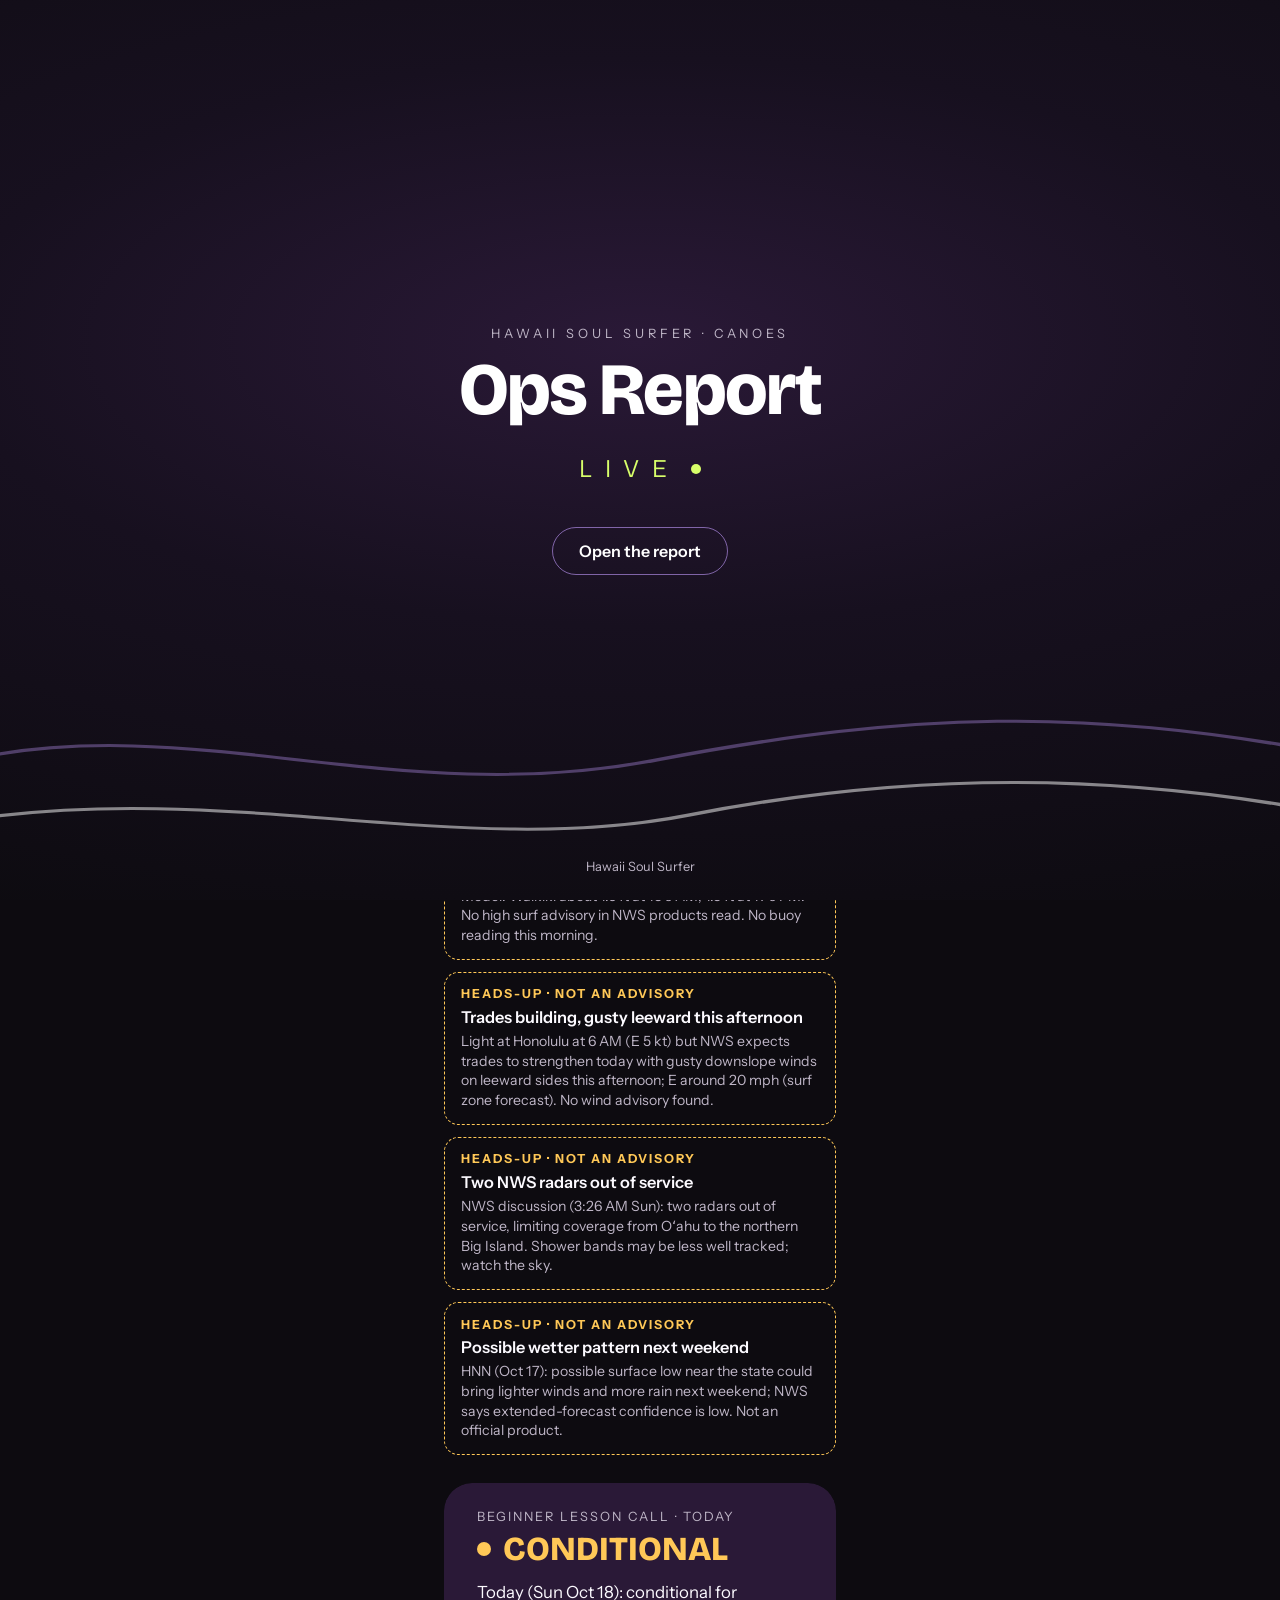
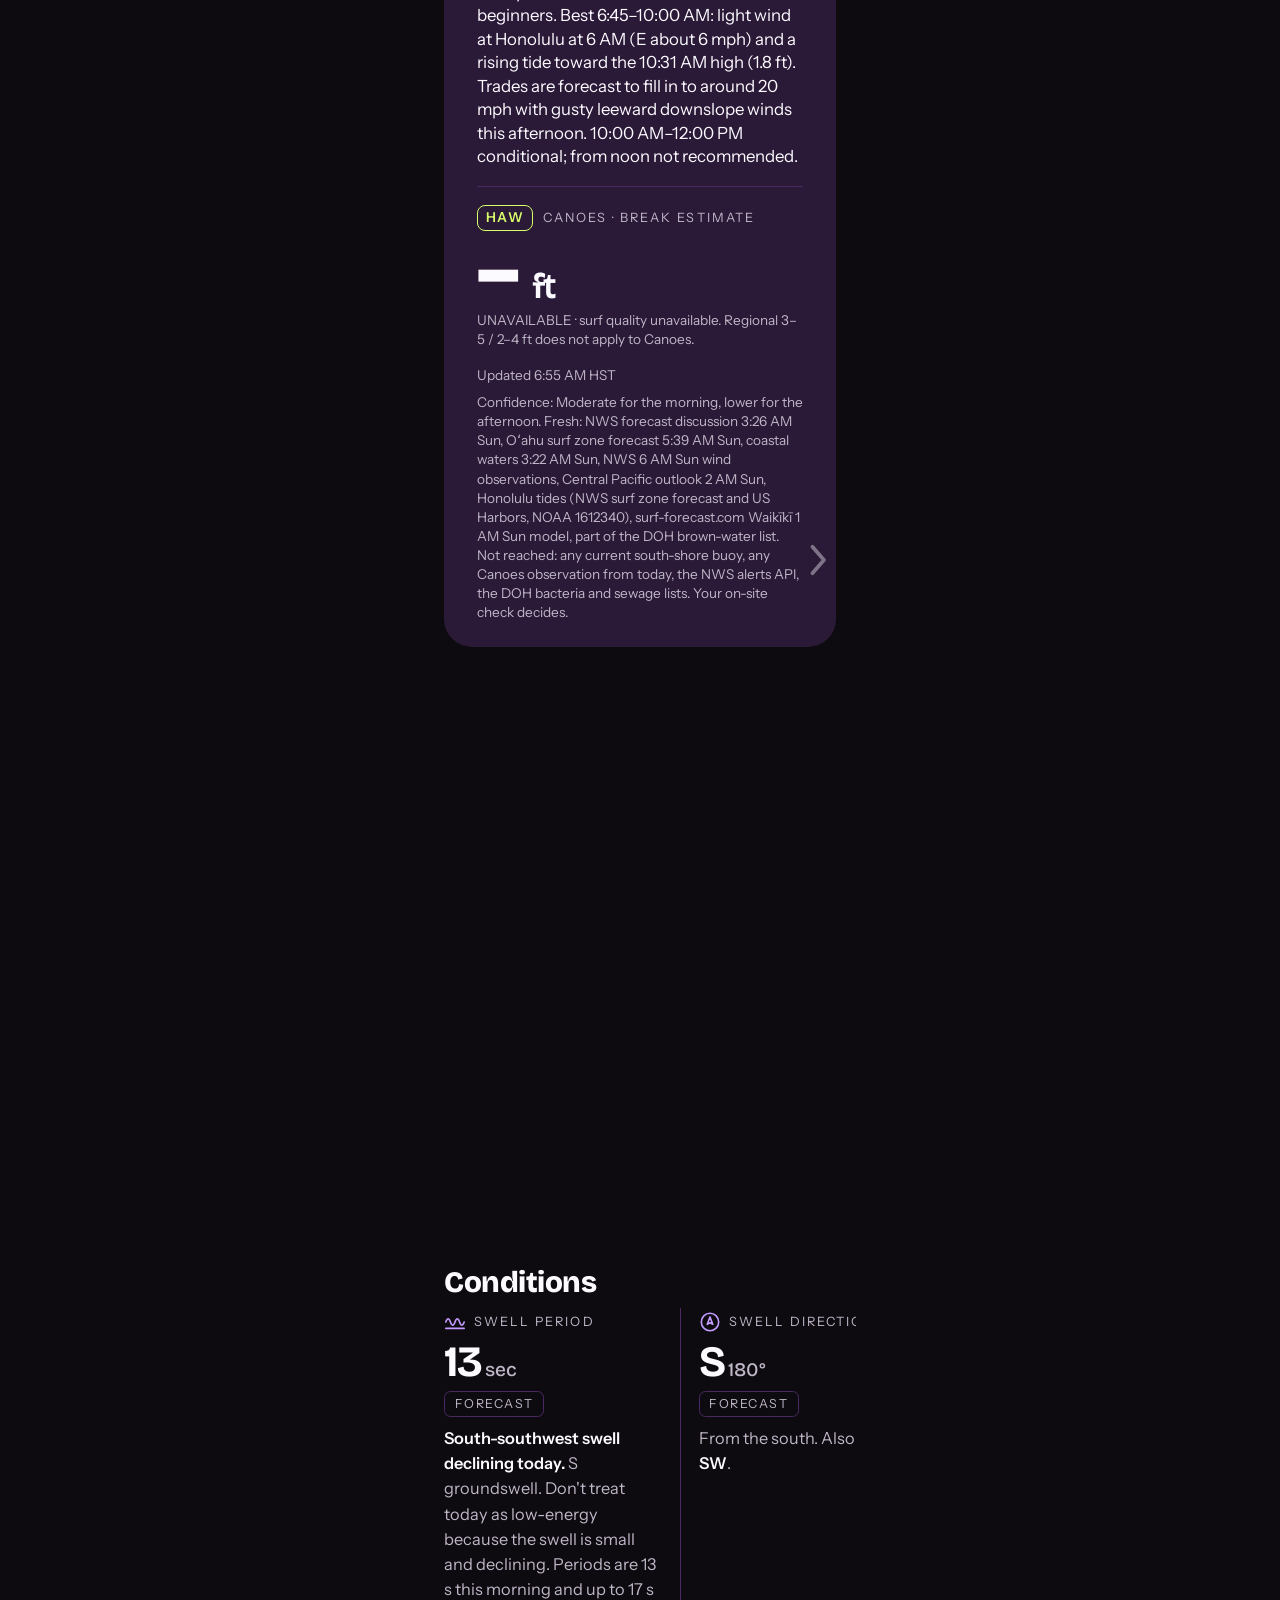
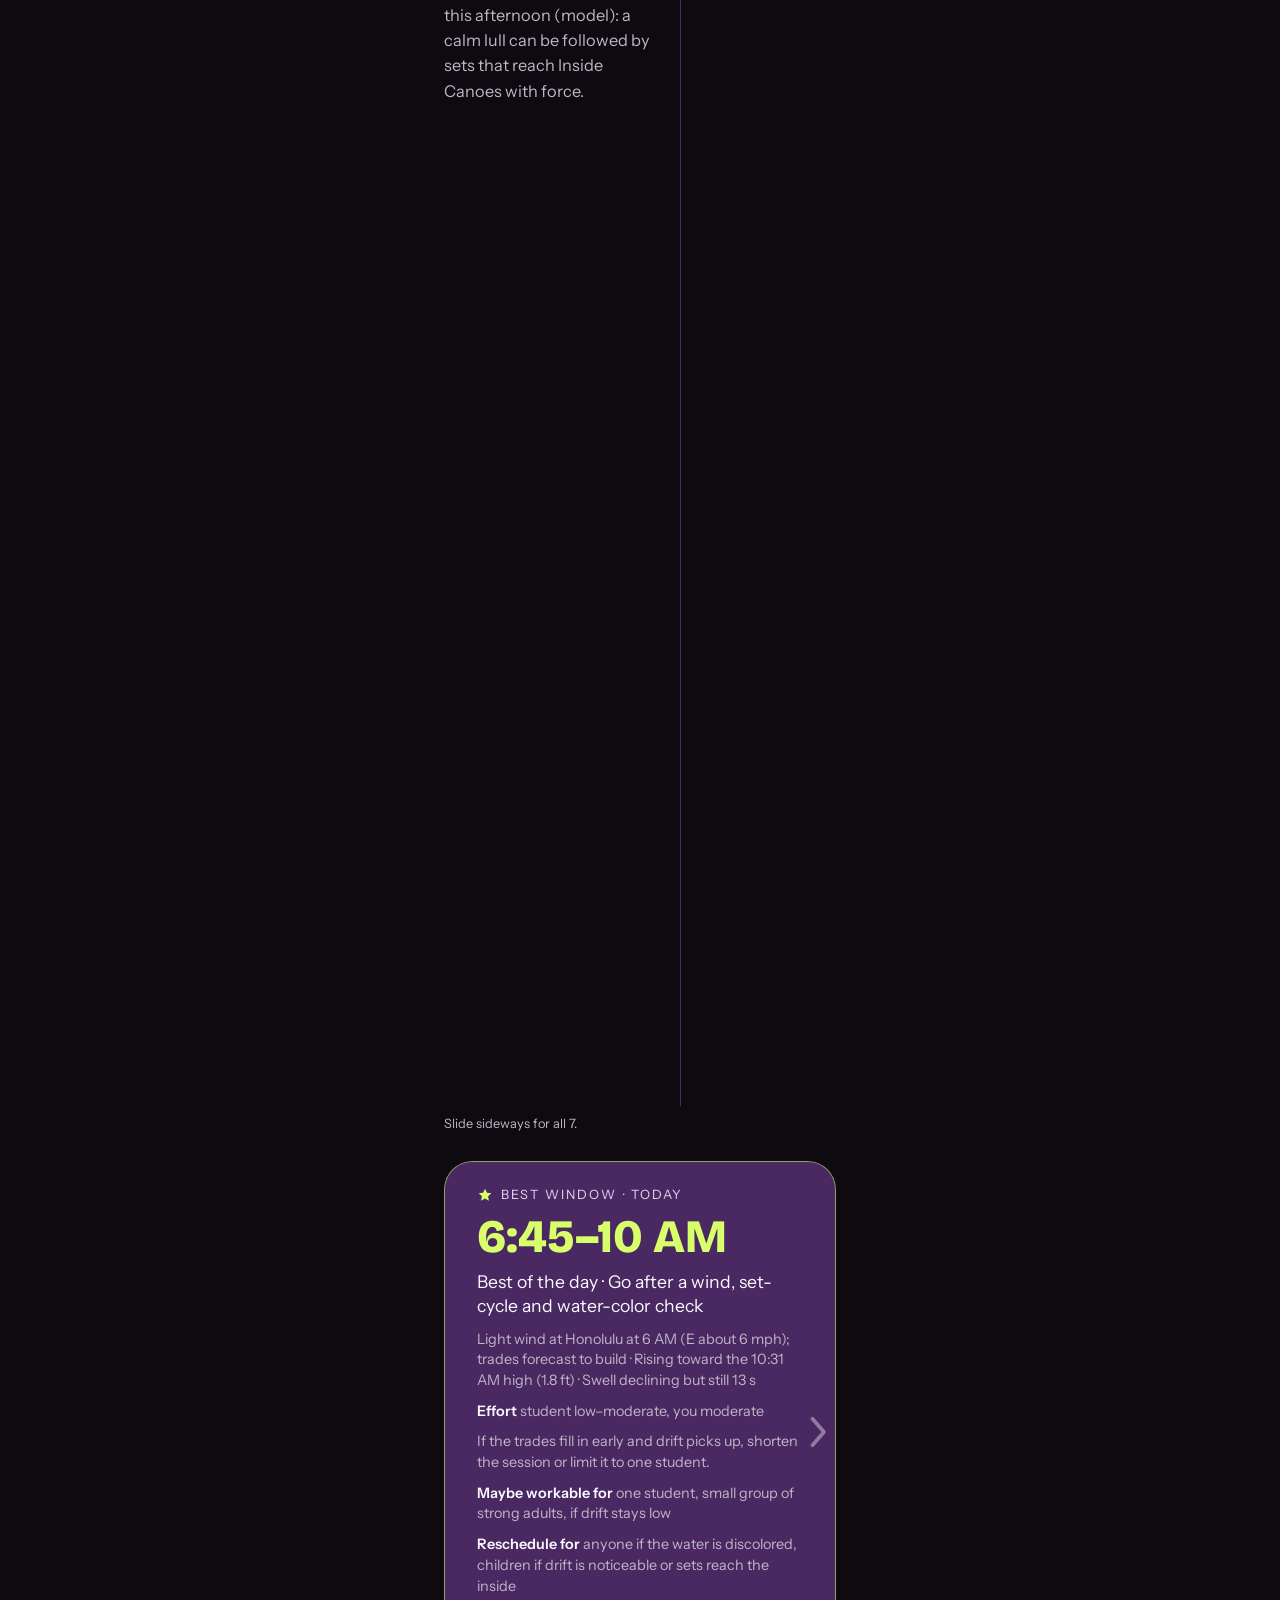
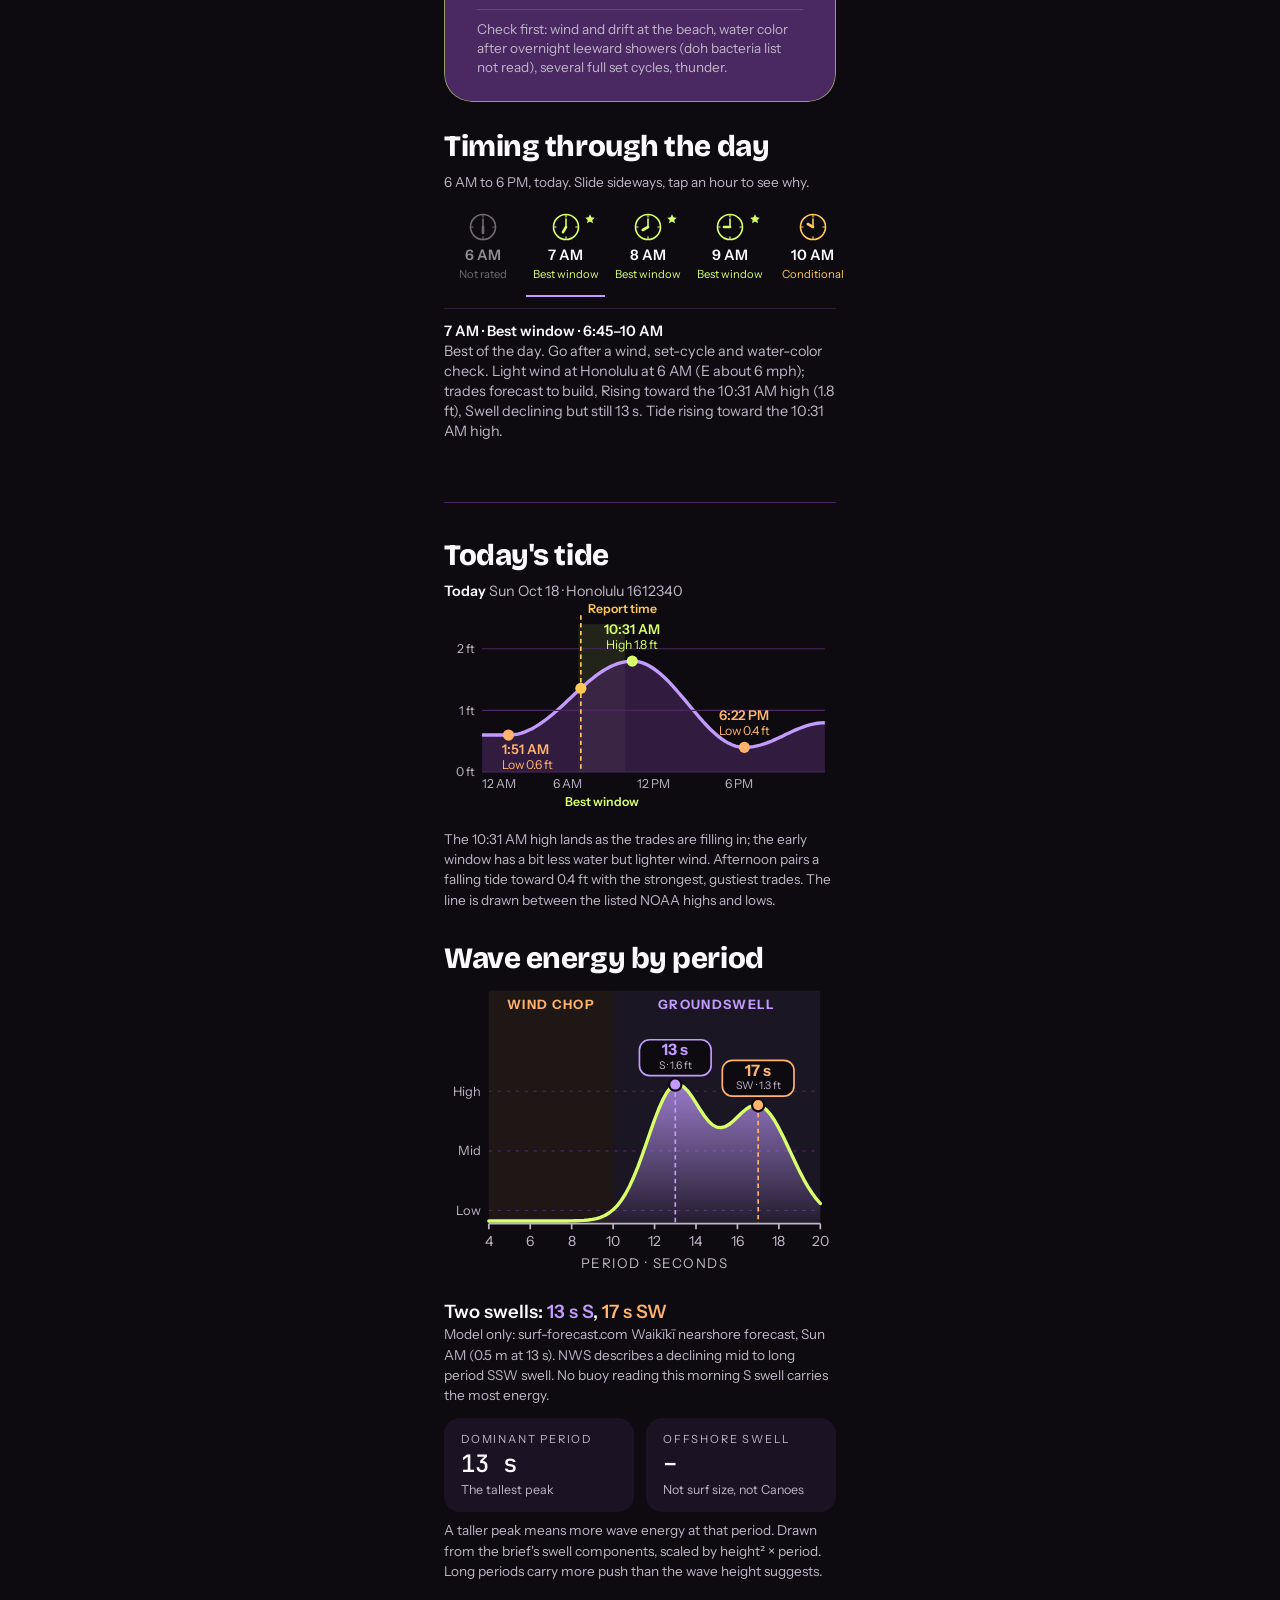
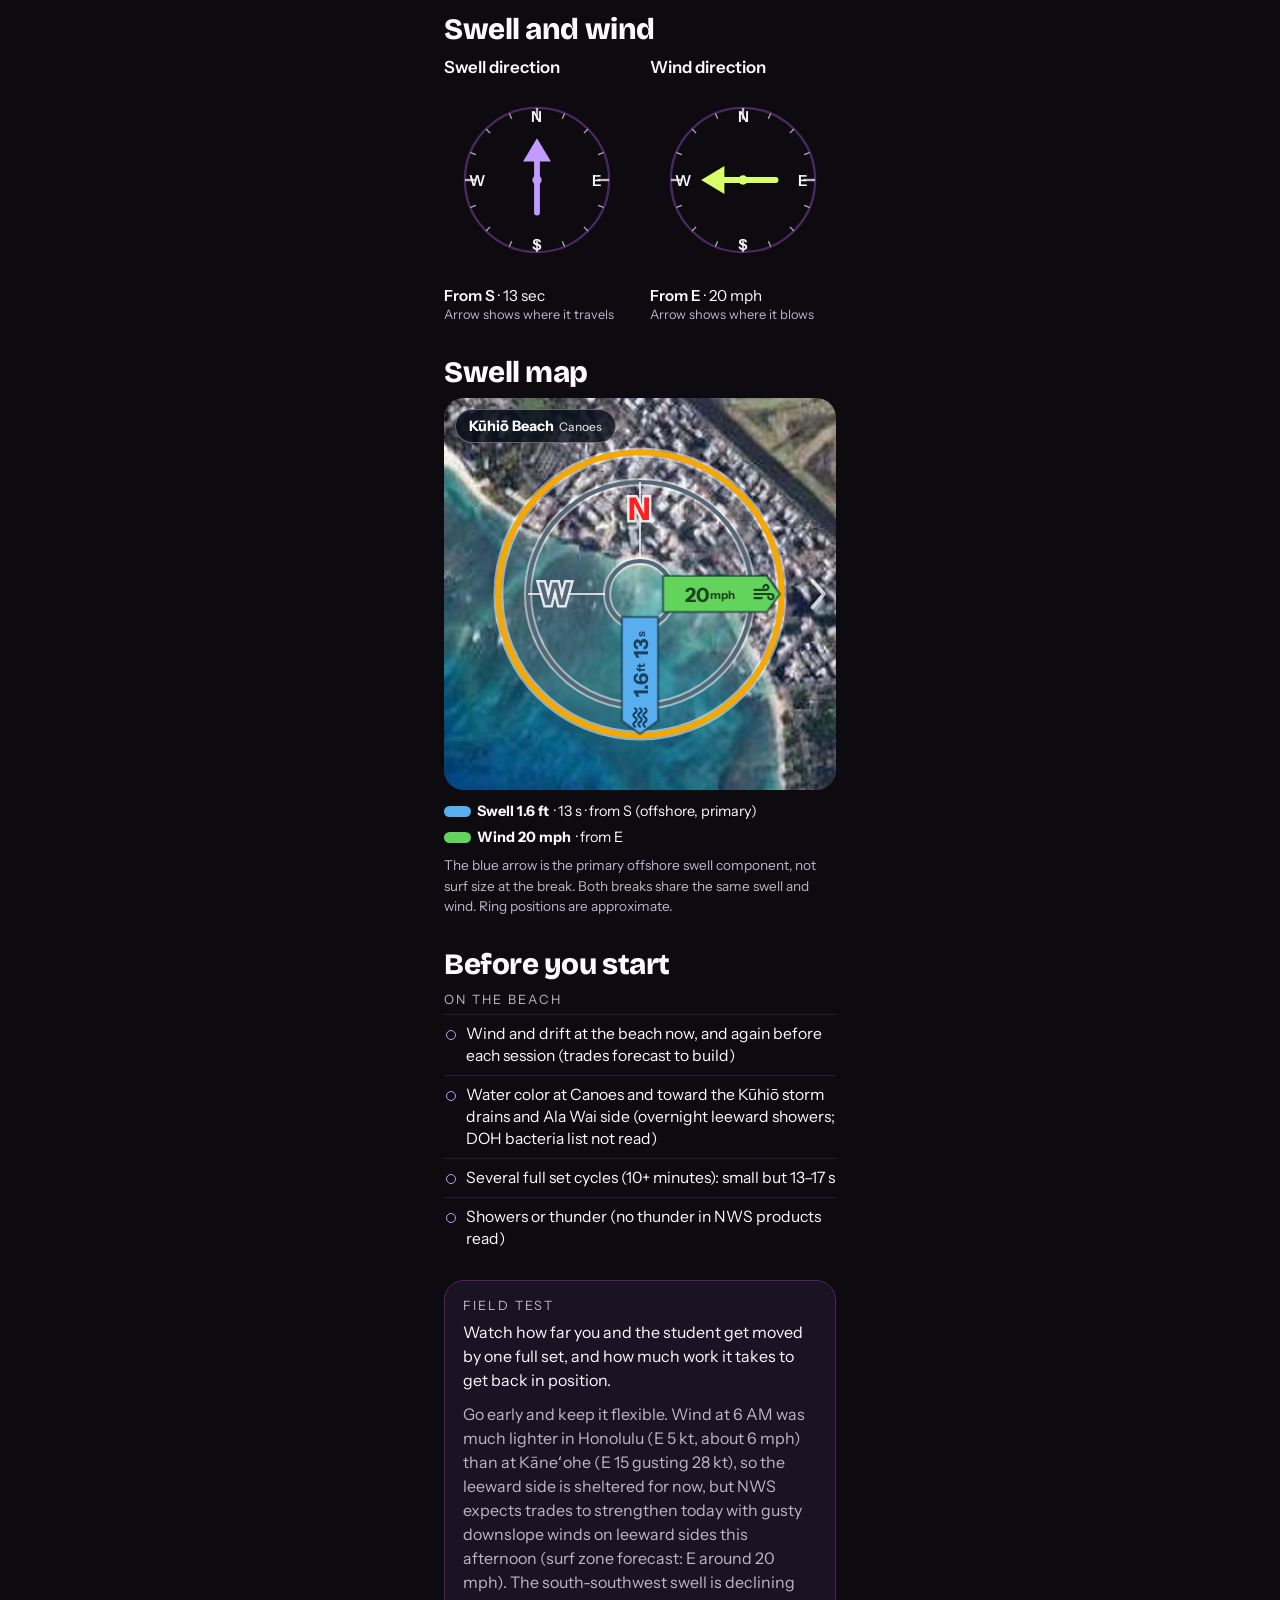
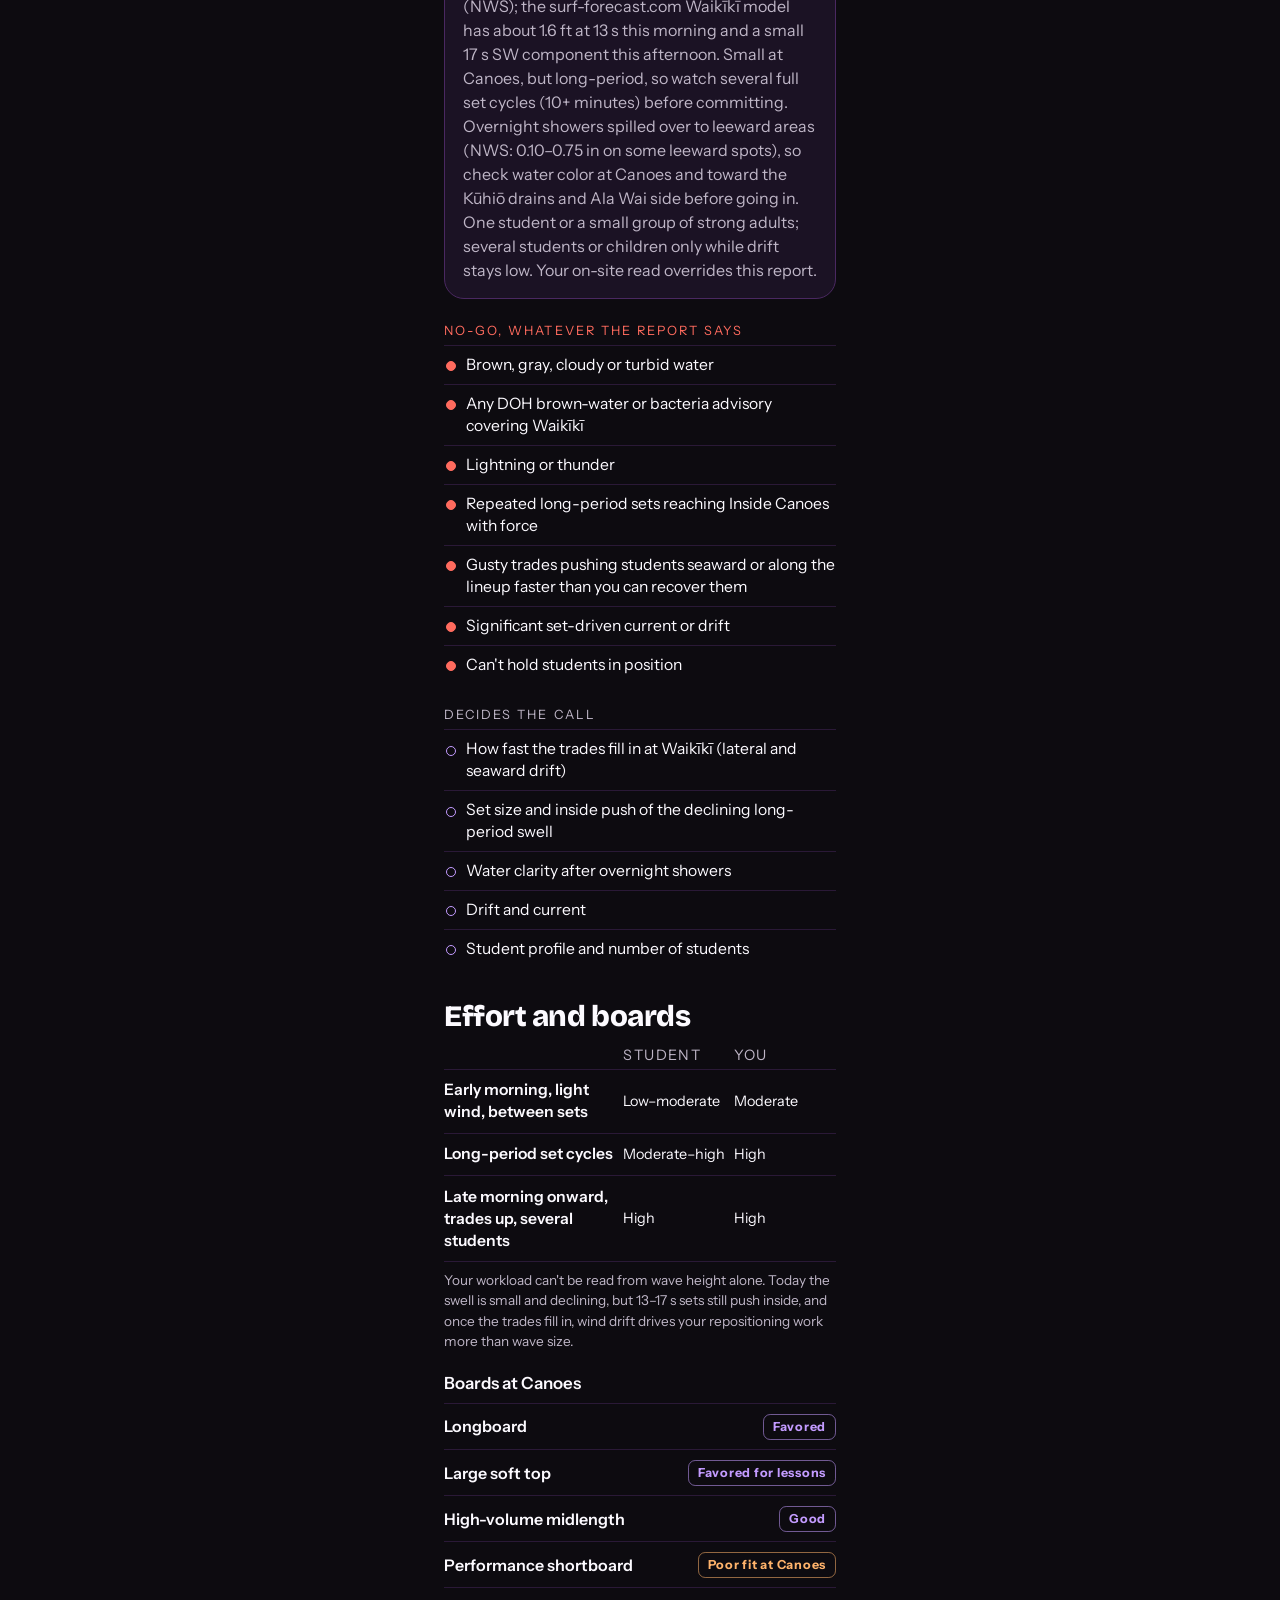
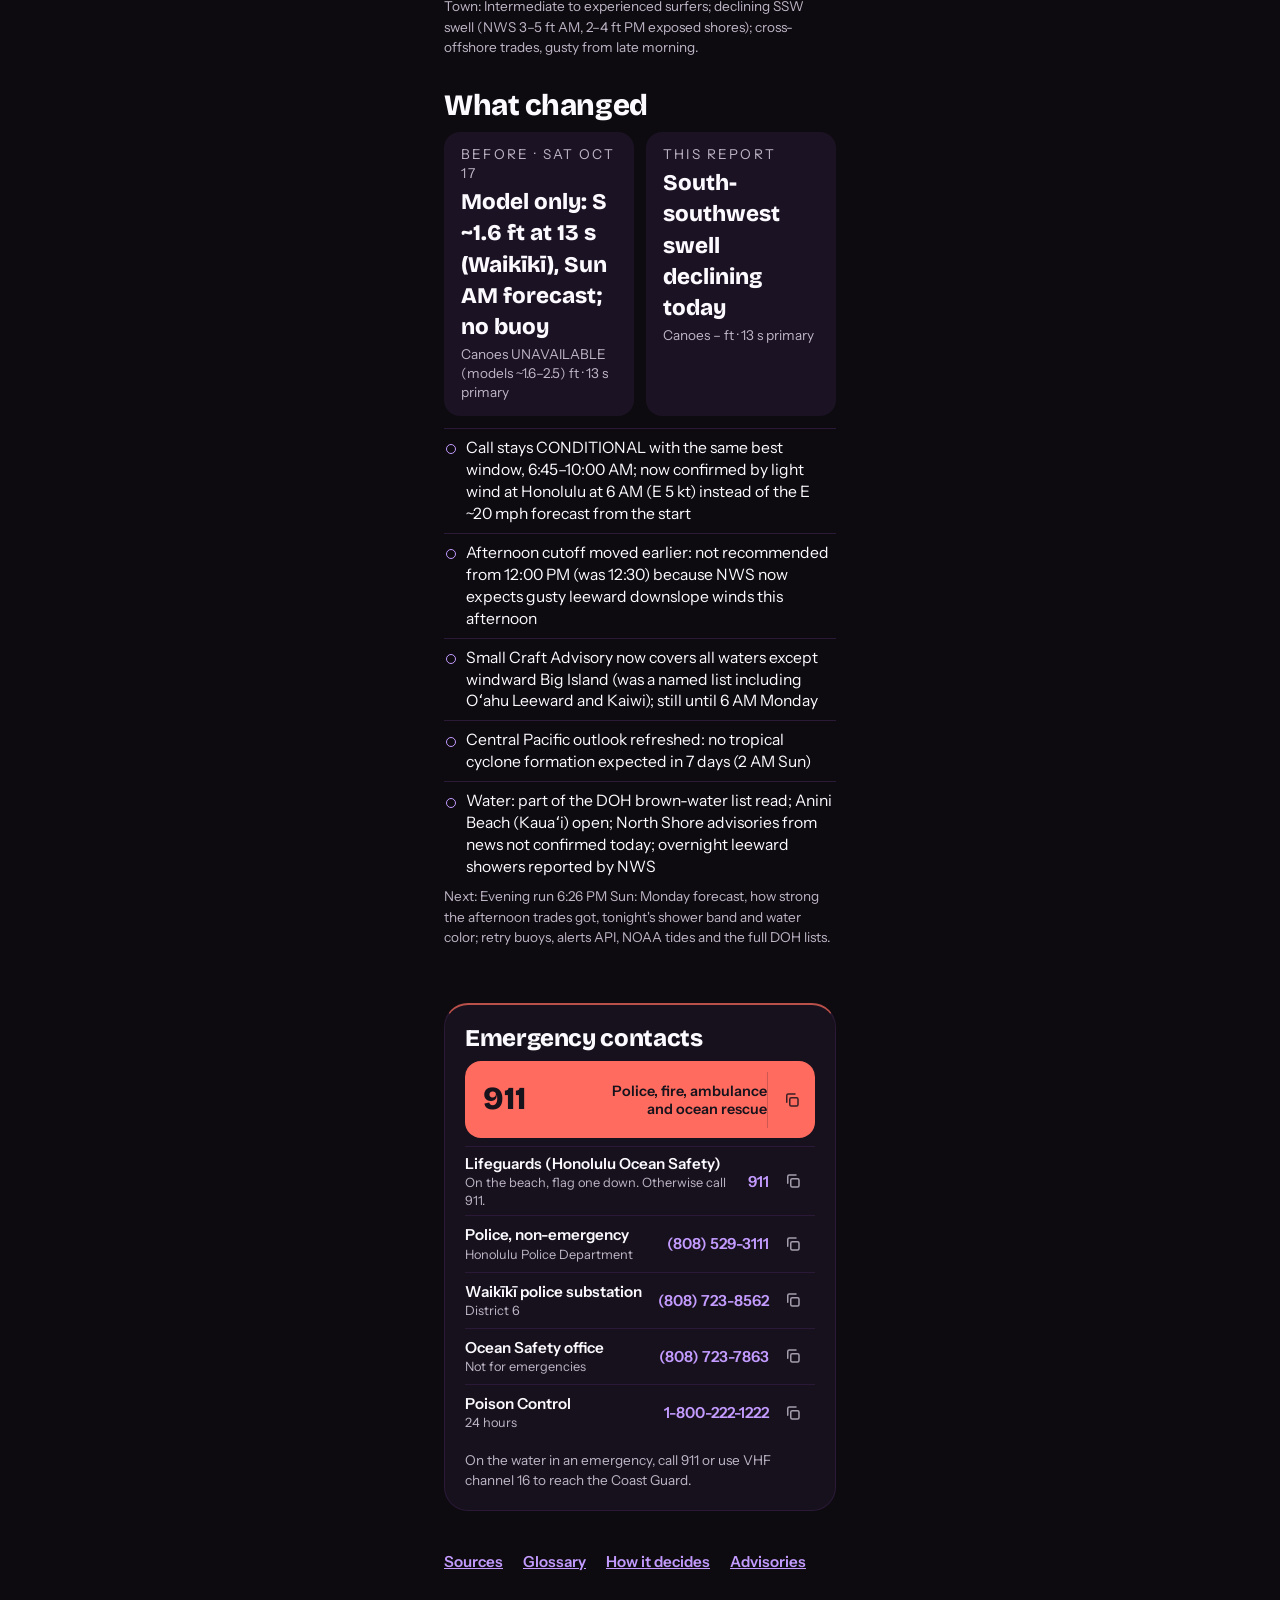
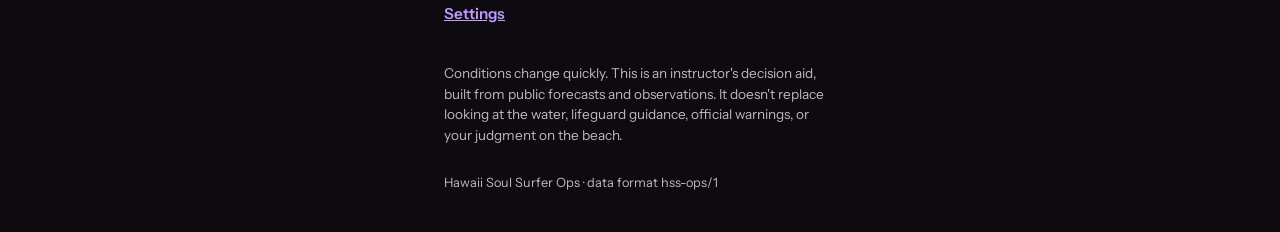
==== commit 5719b3b3: "Ops report 2026-10-18 morning Co-Authored-By: Claude Opus 5.5 <noreply@anthropic.com> Claude-Session" ====
--- a/ops/index.html
+++ b/ops/index.html
@@ -763,7 +763,7 @@
 const STAR=s=>`<svg class="star" width="${s}" height="${s}" viewBox="0 0 24 24" fill="currentColor" aria-hidden="true"><path d="M12 2.5l2.9 6.1 6.6.8-4.9 4.6 1.3 6.5L12 17.2 6.1 20.5l1.3-6.5L2.5 9.4l6.6-.8z"/></svg>`;
 
 /* ---------- data ---------- */
-const EMBED={"schema": "hss-ops/1", "run": "EVENING", "report_date": "2026-10-17", "target_date": "2026-10-18", "generated_at": "2026-10-17T18:45:00-10:00", "next_update": "2026-10-18T06:26:00-10:00", "beginner": {"call": "CONDITIONAL", "confidence": "Low-moderate (evening forecast for tomorrow). Fresh: NWS forecast discussion 3:46 PM Sat, Oʻahu surf zone forecast 3:10 PM Sat, coastal waters 3:08 PM Sat, Honolulu Metro zone forecast 3:26 AM Sat, NWS 6 PM Sat wind observations, Honolulu tide listing (NOAA 1612340), surf-forecast.com Waikīkī 1 PM Sat model. Not reached: any current south-shore buoy, any Canoes observation, the DOH advisory list, the NWS alerts API, today's Central Pacific outlook. The morning on-site check decides.", "best_window": {"start": "06:45", "end": "10:00"}, "headline": "Tomorrow (Sun Oct 18): conditional for beginners. Best 6:45–10:00 AM on the rising tide toward the 10:31 AM high (1.8 ft). East trades around 20 mph are forecast all day (zone forecast E 10–25 mph), a bit stronger than today, so drift is the main limit. 10:00 AM–12:30 PM conditional; from 12:30 PM not recommended. Evening forecast, lower confidence than a same-morning report; the morning on-site check decides.", "recommendation": "Plan an early start and keep it flexible. NWS has east winds around 20 mph for Oʻahu on Sunday (surf zone forecast) and E 10–25 mph for Honolulu Metro, with trades strengthening modestly tonight and Sunday; there is no sign in the forecasts of the light dawn wind this morning had, so expect drift from the start and check it at the beach. The south swell is easing: NWS says the ~15 s south-southwest swell keeps above-average south shore surf tonight and declines Sunday (surf zone forecast: south-facing 3–5 ft AM, 2–4 ft PM, exposed shores). The surf-forecast.com Waikīkī model has about 1.6 ft at 13 s Sunday morning, 1.3 ft by afternoon. Small at Canoes, but still long-period, so watch several full set cycles (10+ minutes) before committing. Water: DOH list not reachable; North Shore brown-water and bacteria advisories reported in news (Waimea Bay, Laniakea), nothing verified for Waikīkī either way. Showers are forecast in bursts tonight and Sunday night, mostly windward, so check water color at Canoes and toward the Kūhiō drains and Ala Wai side. One student or a small group of strong adults; several students or children only if drift is low at the start. Your on-site read overrides this report.", "reasons": ["NWS forecast discussion (3:46 PM Sat): breezy to strong E–NE trades, strengthening modestly tonight and Sunday; SSW swell around 15 s keeps above-average south shore surf tonight, declining Sunday and small through much of the week", "NWS Oʻahu surf zone forecast (3:10 PM Sat): south-facing 3–5 ft Sunday AM, 2–4 ft PM; E around 20 mph Sunday. Exposed shores, not Canoes", "NWS Honolulu Metro zone forecast (3:26 AM Sat): Sunday breezy, sunny with isolated showers, E 10–25 mph, 20% rain", "surf-forecast.com Waikīkī (issued 1 PM Sat): Sunday 0.5 m (about 1.6 ft) S at 13 s through 11 AM, 0.4 m (about 1.3 ft) at 2 PM; ENE about 40 km/h (about 25 mph) all day", "Honolulu tides Sunday (NOAA 1612340 via NWS surf zone forecast and US Harbors): low 0.6 ft 1:51 AM, high 1.8 ft 10:31 AM, low 0.4 ft 6:22 PM", "NWS 6 PM Sat observations: Honolulu NE 13 mph, Kalaeloa variable 5 mph, Kāneʻohe E 15 gusting 24 mph"], "precheck": ["Wind and drift at the beach at first light (E ~20 mph forecast all day)", "Water color at Canoes and toward the Kūhiō storm drains and Ala Wai side (shower bursts tonight; DOH list not read)", "Several full set cycles (10+ minutes): small but 13–15 s", "Showers or thunder (no thunder in NWS products read)"], "decisive": ["Strength of the east trades at first light (lateral and seaward drift)", "Set size and inside push of the easing long-period south swell", "Water clarity after tonight's showers", "Drift and current", "Student profile and number of students"], "no_go": ["Brown, gray, cloudy or turbid water", "Any DOH brown-water or bacteria advisory covering Waikīkī", "Lightning or thunder", "Repeated long-period sets reaching Inside Canoes with force", "Gusty trades pushing students seaward or along the lineup faster than you can recover them", "Significant set-driven current or drift", "Can't hold students in position"]}, "general": {"rating": "FAIR", "headline": "South-southwest swell (~15 s) holding above average tonight, then easing Sunday (NWS 3:46 PM Sat); breezy to strong east trades, cross to cross-offshore at Waikīkī and Town: textured and gusty, especially from late morning.", "size_ft": "3–5 AM, 2–4 PM (NWS south-facing, Sunday, issued 3:10 PM Sat)", "size_note": "NWS numbers are for exposed south-facing shores. Canoes is far more protected: surf-forecast.com Waikīkī has about 1.6 ft at 13 s Sunday morning, about 1.3 ft by afternoon. No Canoes observation or current buoy reading this evening.", "surface": "Groomed to textured with E trades; gustier and choppier from late morning", "favored": ["Longboards / high-volume boards at protected Waikīkī breaks, early", "Intermediate to experienced surfers on exposed Town reefs for the easing long-period sets, early before the trades peak"], "waikiki_note": "No Waikīkī or Canoes observation found this evening. Model only: about 1.6 ft at 13 s Sunday morning, easing in the afternoon. Expect small with lulls and occasional bigger sets.", "trend": "South swell easing Sunday, small through much of the week on background swells; a small long-period swell possible next weekend (NWS). Trades breezy to strong into early next week, easing later in the week (NWS, HNN)."}, "canoes": {"size_ft": null, "face": "UNAVAILABLE", "quality": "UNAVAILABLE", "status": "UNAVAILABLE", "note": "No Canoes or Waikīkī observation reachable this evening (Surfline, SNN not reached). Models only: surf-forecast.com Waikīkī about 1.6 ft at 13 s Sunday AM. Surfnerd Queens/Canoes page still serves the 06z Fri run (2.4–2.5 ft at 11–12 s), treated as stale. Surf quality and lesson suitability are rated separately."}, "breaks": [{"name": "Waikīkī (surf-forecast.com model, Sun)", "ft": "About 1.6 ft at 13 s S AM, 1.3 ft PM (issued 1 PM Sat)", "zone": "Waikīkī"}, {"name": "Queens/Canoes (Surfnerd model, Sun)", "ft": "About 2.4–2.5 ft at 11–12 s (stale 06z Fri run)", "zone": "Waikīkī"}, {"name": "Oʻahu south-facing (NWS, Sun)", "ft": "3–5 AM, 2–4 PM (NWS, issued 3:10 PM Sat)", "zone": "Town"}], "regional": {"am_ft": "3–5", "pm_ft": "2–4", "status": "FORECAST", "scope": "NWS Oʻahu surf zone forecast, south-facing shores, Sunday Oct 18, issued 3:10 PM HST Sat. Exposed shores only; never applies directly to Canoes."}, "swell": {"status": "FORECAST", "components": [{"ft": 1.6, "s": 13, "deg": 180, "dir": "S", "role": "Model only: surf-forecast.com Waikīkī nearshore forecast, Sun AM (0.5 m at 13 s). NWS describes the swell as SSW around 15 s. No buoy reading this evening"}, {"ft": 1.3, "s": 17, "deg": 225, "dir": "SW", "role": "Model only: small SW component appearing late Sunday afternoon (surf-forecast.com, 0.4 m at 16–17 s from 5 PM)"}], "offshore": {"ft": null, "s": null, "dir": null, "source": "No current south-shore buoy reading. NDBC latest_obs for 51212 still serves Oct 12 data (stale); PacIOOS/CDIP 238 pages load without data values. Last good reading (Fri evening): 51212 3.9 ft at 15 s, 51211 3.6 ft at 15 s.", "status": "UNAVAILABLE"}, "trend": "South-southwest swell easing Sunday", "trend_prev": "Saturday: NWS 3:46 PM discussion says the ~15 s SSW swell keeps above-average south shore surf tonight (this morning's discussion called it small and below average); surf-forecast.com had about 1.3 ft at 14–15 s Saturday", "trend_next": "Small through much of the week on background south swells; small long-period swell possible next weekend (NWS 3:46 PM Sat)", "effects": ["Long lulls, then occasional sets above the average wave", "13–15 s sets push further inside and with more force than their size suggests", "Set-driven current more likely on set cycles", "East trades add lateral and seaward drift", "NNW and east swells are mostly blocked at Waikīkī"], "warning": "Don't treat Sunday as low-energy because the swell is small and easing. Periods are still 13–15 s: a calm lull can be followed by sets that reach Inside Canoes with force."}, "wind": {"dir": "E", "deg": 90, "kt": 17, "gust_kt": null, "status": "FORECAST", "effect": "East to ENE trades are cross to cross-offshore at Waikīkī: cleaner faces, but drift along the lineup and seaward for students and boards, stronger in gusts", "forecast": "NWS Oʻahu surf zone forecast (3:10 PM Sat): E 15–20 mph tonight, E around 20 mph Sunday. Honolulu Metro zone (3:26 AM Sat): Sunday E 10–25 mph, Sunday night E 20–25 mph. Coastal waters, Oʻahu leeward (3:08 PM Sat): ENE 20–25 kt offshore. surf-forecast.com Waikīkī: ENE about 40 km/h all day.", "trend": "Trades strengthen modestly tonight and Sunday, breezy to strong into early next week, easing later in the week", "note": "Measured 6 PM Sat (NWS roundup): Honolulu NE 13 mph, Kalaeloa variable 5, Kāneʻohe E 15 gusting 24. 17 kt is NWS 'around 20 mph' converted. No current gust forecast for Waikīkī (Surfnerd run stale), so gust is null; NWS discussion notes gusts near 30 mph in a few spots now."}, "surface": {"state": "Groomed to textured with E trades from the start; choppier and gustier from late morning", "drift": "Moderate along the lineup and seaward from early; moderate to strong in gusts", "limiting": "Wind drift from the E trades; long-period sets; water color after shower bursts (DOH list not verified)", "status": "INFERRED"}, "tide": {"station": "Honolulu 1612340", "status": "REPORTED", "events": [{"date": "2026-10-17", "time": "22:52", "type": "H", "ft": 0.6}, {"date": "2026-10-18", "time": "01:51", "type": "L", "ft": 0.6}, {"date": "2026-10-18", "time": "10:31", "type": "H", "ft": 1.8}, {"date": "2026-10-18", "time": "18:22", "type": "L", "ft": 0.4}], "phase": "Rising from the 1:51 AM low (0.6 ft) to the 1.8 ft high at 10:31 AM, then falling to the 0.4 ft low at 6:22 PM (NWS surf zone forecast; US Harbors, NOAA 1612340). A small high of about 0.8 ft near midnight Sunday night appears in the US Harbors listing but its column was ambiguous, so it is left out. NOAA CO-OPS API not reached. Sunrise 6:28 AM, sunset 6:04–6:06 PM.", "positives": ["Most water over the reef mid-to-late morning, around the 10:31 AM high", "Rising tide through the early morning window", "Falling tide keeps decent water until about 1 PM"], "conflict": "The high tide (10:31 AM) lands after the trades are expected to be fully up; the early window has less water but probably less wind. Afternoon pairs a falling tide toward 0.4 ft with the strongest trades.", "rule": "High tide is not automatically the best lesson time. Combine tide with swell, current, wind, water quality and the student."}, "current": {"state": "Light to moderate between sets; stronger on set cycles; wind drift present from early", "confidence": "Low", "status": "INFERRED", "drivers": ["Easing 13–15 s south-southwest swell", "Set-driven water movement on long-period sets", "East trades around 20 mph through the day", "Canoes reef shape and tide (low water late afternoon)"], "between_sets": "Light to moderate, with wind drift", "during_sets": "Stronger push likely on long-period sets", "post_set": "Drift after sets, added to wind drift", "field_test": "Watch how far you and the student get moved by one full set, and how much work it takes to get back in position.", "one_student": "Workable early if sets stay manageable inside and drift is moderate or less; stay close on set cycles.", "multi_student": "Lower tolerance: wind drift and long-period sets can separate students quickly. Only if drift is low at the start."}, "windows": [{"start": "06:45", "end": "10:00", "rating": "BEST", "label": "Best of the day", "go": "Go after a wind, set-cycle and water-color check", "reasons": ["Likely the least wind of the day, though E ~20 mph is forecast all day", "Rising toward the 10:31 AM high (1.8 ft)", "Swell easing but still long-period"], "precheck": ["Wind and drift at the beach", "Water color after tonight's showers (DOH list not read)", "Several full set cycles", "Thunder"], "effort": {"student": "Moderate", "coach": "Moderate–high"}, "notes": ["If the trades are already strong at first light, shorten the session or limit it to one student."], "workable_for": ["One student", "Small group of strong adults, if drift is low"], "avoid_for": ["Anyone if the water is discolored", "Children if drift is noticeable or sets reach the inside"]}, {"start": "10:00", "end": "12:30", "rating": "CONDITIONAL", "label": "Conditional", "go": "Check wind drift, sets and reef depth", "reasons": ["E trades around 20 mph, gusty", "Most water over the reef around the 10:31 AM high", "Sets still long-period"], "effort": {"student": "Moderate–high", "coach": "High"}, "workable_for": ["One strong adult"], "avoid_for": ["Children", "Several students"]}, {"start": "12:30", "end": "18:00", "rating": "AVOID", "label": "Not recommended for beginners", "go": "Not recommended for beginner lessons", "reasons": ["Sustained trades and gusts, strengthening into Sunday night (E 20–25 mph)", "Tide falling to 0.4 ft at 6:22 PM", "Isolated showers possible"], "effort": {"student": "High", "coach": "High"}, "avoid_for": ["Beginners generally", "Children", "Several students"]}], "avoid_triggers": ["Brown, gray or cloudy water", "Lightning or thunder", "Flash Flood Warning or Flood Advisory", "Repeated powerful long-period sets reaching Inside Canoes", "Gusty trades pushing students seaward or along the lineup", "Significant set-driven current or wind drift", "Can't hold the teaching lane", "Too much student retrieval", "Too much instructor repositioning"], "effort": [{"when": "Early morning, between sets", "student": "Moderate", "coach": "Moderate–high"}, {"when": "Long-period set cycles", "student": "Moderate–high", "coach": "High"}, {"when": "Late morning onward, trades up, several students", "student": "High", "coach": "High"}], "effort_rule": "Your workload can't be read from wave height alone. Sunday the swell is small and easing, but 13–15 s sets still push inside, and with east trades around 20 mph from the start, wind drift drives your repositioning work more than wave size.", "boards": {"canoes": [{"board": "Longboard", "fit": "Favored"}, {"board": "Large soft top", "fit": "Favored for lessons"}, {"board": "High-volume midlength", "fit": "Good"}, {"board": "Performance shortboard", "fit": "Poor fit at Canoes"}], "town": "Intermediate to experienced surfers; easing long-period SSW swell (NWS 3–5 ft AM, 2–4 ft PM exposed shores); cross-offshore trades, gusty."}, "weather": {"sky": "Partly cloudy at Honolulu at 6 PM Sat; Sunday sunny with isolated showers, breezy, highs 82–87 (NWS Honolulu Metro)", "showers": "NWS discussion (3:46 PM Sat): two brief bursts of enhanced showers, tonight and Sunday night, mainly windward with some light leeward spillover. No heavy rain, flooding or thunderstorms expected.", "rain_pct": 20, "wind": "E 10–25 mph Sunday, E 20–25 mph Sunday night (NWS Honolulu Metro)", "upcoming": {"when": "Sunday night through next weekend", "items": ["Sunday night: brief burst of enhanced showers, mainly windward (NWS)", "Trades breezy to strong into early next week; Small Craft Advisory until 6 AM Monday (NWS)", "Midweek: a few more showers possible around Wed–Thu (HNN)", "Next weekend: possibly lighter winds and more rain with a surface low near the state, low confidence (HNN); small long-period south swell possible (NWS)"], "note": "Rain chance is the NWS Honolulu Metro zone forecast issued 3:26 AM Sat (no newer zone issue read). Check water color at Waikīkī after the night showers."}}, "alerts": [{"kind": "Small Craft Advisory", "head": "Small Craft Advisory through early Monday morning", "issuer": "NWS Honolulu", "in_effect": "Until 6 AM HST Mon Oct 19 (NWS coastal waters forecast 3:08 PM Sat; forecast discussion 3:46 PM Sat)", "scope": "Coastal waters including Oʻahu Leeward Waters (PHZ115) and the Kaiwi Channel (PHZ116), plus other Kauaʻi, Maui County and Big Island waters. A marine/boating advisory for offshore waters, not a surf advisory for Waikīkī beaches.", "details": "Oʻahu Leeward Waters Sunday: ENE 20–25 kt, seas 6–8 ft, east swell 7 ft at 7 s, NNW swell 4 ft at 12 s, isolated showers. Confirms strong trades offshore; Canoes itself is sheltered from these swells."}], "watch": [{"head": "Water quality: North Shore brown-water and bacteria advisories reported; Waikīkī not verified", "body": "Star-Advertiser (Oct 16 headline): brown-water and bacteria advisories issued for Oʻahu's North Shore (article did not load; this morning's read named Laniakea and Waimea Bay). Howzit Kohala (Oct 15, citing DOH Clean Water Branch): bacteria advisory at Waimea Bay shoreline, enterococci 192/100 mL. Not Waikīkī notices. The DOH advisory list (eha-cloud) blocks automated reading, so brown-water, bacteria and sewage lists were not read. Check water color."}, {"head": "Swell still long-period while easing", "body": "NWS (3:46 PM Sat): ~15 s SSW swell keeps above-average south shore surf tonight, declining Sunday. Models: Waikīkī about 1.6 ft at 13 s Sunday AM. No high surf advisory in NWS products read. No buoy reading this evening."}, {"head": "Breezy east trades all day Sunday", "body": "E around 20 mph (NWS surf zone), E 10–25 mph Honolulu Metro, E 20–25 mph Sunday night. Cross to cross-offshore at Waikīkī: lateral and seaward drift. No wind advisory found."}, {"head": "Possible wetter pattern next weekend", "body": "HNN (Oct 17): possible surface low near the state could bring lighter winds and more rain next weekend; low confidence. Not an official product."}], "hazards": [{"name": "Flood watch or warning", "state": "NONE_VERIFIED", "note": "NWS discussion (3:46 PM Sat) sees no heavy rain or flooding; Forecast Bar (third-party NWS mirror) shows no active alerts for Honolulu County. NWS alerts API not reachable."}, {"name": "Flash flood warning", "state": "NONE_VERIFIED", "note": "Last one Oct 8 (Forecast Bar). None in products read."}, {"name": "Flood advisory, Oʻahu", "state": "NONE_VERIFIED", "note": "None in products read; alerts API not read."}, {"name": "High surf advisory, South Shore", "state": "NONE_VERIFIED", "note": "Not in the NWS discussion or surf zone forecast; Forecast Bar shows no Honolulu County alerts."}, {"name": "High surf warning, South Shore", "state": "NONE_VERIFIED"}, {"name": "Small craft advisory", "state": "ACTIVE", "note": "Until 6 AM HST Monday; now includes Oʻahu Leeward Waters and the Kaiwi Channel (NWS coastal waters forecast 3:08 PM Sat)."}, {"name": "Thunderstorm or lightning warning", "state": "NONE_VERIFIED", "note": "No product read mentions thunderstorms."}, {"name": "Wind advisory", "state": "NONE_VERIFIED", "note": "None in products read."}, {"name": "Tsunami", "state": "NONE_VERIFIED", "note": "Nothing in the NWS discussion or Forecast Bar. The Oct 16 tsunami bulletin link seen this morning was not opened."}, {"name": "DOH brown water advisory, Waikīkī", "state": "UNAVAILABLE", "note": "DOH list blocks automated reading. North Shore advisories reported in news; no Waikīkī mention found."}, {"name": "DOH bacteria or sewage advisory, Waikīkī", "state": "UNAVAILABLE", "note": "Bacteria and sewage-spill lists not read. Waimea Bay (North Shore) bacteria advisory reported Oct 15."}], "tropical": {"active": "NOT_VERIFIED today", "note": "Today's Central Pacific outlook not reached. Latest read: 2 PM HST Fri Oct 16, no tropical cyclone formation expected in the central Pacific in 7 days (Hurricane Trudy is in the eastern Pacific near Mexico, NHC). The NWS discussion (3:46 PM Sat) mentions no tropical systems."}, "water": {"status": "NOT_VERIFIED", "inventory_verified": false, "headline": "DOH list not readable this evening; North Shore brown-water and bacteria advisories reported (Waimea Bay, Laniakea); water quality at Canoes is not verified", "statement": "The DOH Clean Water Branch advisory list (eha-cloud) blocks automated reading, so brown-water, bacteria and sewage advisories were not read. News reports DOH brown-water and bacteria advisories on the North Shore (Star-Advertiser Oct 16; Waimea Bay bacteria advisory Oct 15). None of these is a Waikīkī notice, but not finding one does not prove the water is clean. Check water color.", "why": "eha-cloud disallowed for automated fetch; third-party mirrors showed no live status. Shower bursts tonight and Sunday night are forecast mostly windward with light leeward rain, which lowers but doesn't remove runoff risk at Waikīkī.", "checked": {"brown_water": false, "bacteria": false, "sewage": false, "beach": false}, "runoff": "Brown, gray, cloudy or turbid water, or visible runoff: don't go in, advisory or not. DOH guidance: storm runoff can carry sewage and pathogens; stay out of affected water for 48–72 hours after rain stops.", "notices": [{"scope": "Oʻahu", "head": "Brown-water and bacteria advisories, North Shore (Laniakea, Waimea Bay) — reported in news, not read on the DOH list", "issued": "2026-10-16"}, {"scope": "Oʻahu", "head": "Bacteria advisory, Waimea Bay shoreline (enterococci 192/100 mL) — reported citing DOH, not read on the DOH list", "issued": "2026-10-15"}]}, "changes": {"previous": {"date": "2026-10-17", "swell": "Model only: S ~1.3 ft at 14–15 s (Waikīkī), Sat AM; no buoy", "canoes_ft": "UNAVAILABLE (models ~1.3–2.7)", "period_s": 14}, "items": ["Now covers Sunday: call stays CONDITIONAL; best window 6:45–10:00 AM (was 6:45–10:30 for Saturday) because Sunday's high tide is later (10:31 AM) and E ~20 mph is forecast from the start instead of a light dawn", "Small Craft Advisory expanded to Oʻahu Leeward Waters and the Kaiwi Channel (this morning Oʻahu waters were not listed); listed as an active alert", "NWS afternoon discussion now says the ~15 s SSW swell keeps above-average south shore surf tonight (morning discussion: small, below average); still declining Sunday", "Wind direction shifts from NE to E for Sunday and runs slightly stronger (Honolulu Metro E 10–25 mph; 20–25 mph Sunday night)", "Water: Waimea Bay bacteria advisory (Oct 15) added from DOH-citing report; DOH list still not readable"], "next": "Morning run 6:26 AM Sun: first-light wind, any buoy reading, overnight shower totals and water color; retry alerts API, NOAA tides, DOH list and the Central Pacific outlook"}, "sources": [{"name": "NWS Honolulu forecast discussion (3:46 PM HST Oct 17, weather.gov/hfo)", "status": "Checked: trades strengthening modestly; SSW ~15 s above-average tonight, declining Sunday; SCA until 6 AM Mon; no flooding/thunder"}, {"name": "NWS Surf Zone Forecast for Hawaii (3:10 PM HST Oct 17, tgftp)", "status": "Checked: Oʻahu south-facing 3–5 AM / 2–4 PM Sunday; E ~20 mph; Honolulu tides; sunrise/sunset"}, {"name": "NWS coastal waters forecast (3:08 PM HST Oct 17, NDBC mirror)", "status": "Checked: SCA through early Monday for Oʻahu Leeward Waters and Kaiwi Channel"}, {"name": "NWS Honolulu Metro zone forecast (3:26 AM HST Oct 17)", "status": "Checked: Sunday E 10–25 mph, 20% rain; no newer issue read"}, {"name": "NWS Regional Weather Roundup (6 PM HST Oct 17)", "status": "Checked: Oʻahu wind/sky observations"}, {"name": "NWS active alerts (api.weather.gov)", "status": "Not reachable this run"}, {"name": "Forecast Bar Honolulu alerts (third-party NWS mirror)", "status": "Checked: no active land alerts for Honolulu County"}, {"name": "NOAA CO-OPS tides API, Honolulu 1612340", "status": "Not reachable; tides from NWS surf zone forecast and US Harbors (NOAA station listing)"}, {"name": "NDBC/CDIP 51212, 51211, 51213, 51202", "status": "Not usable: NDBC latest_obs 51212 stale (Oct 12); PacIOOS/CDIP pages loaded without values; realtime files not reachable"}, {"name": "Central Pacific Tropical Weather Outlook", "status": "Today's issue not reached; latest read 2 PM HST Oct 16 (no formation in 7 days)"}, {"name": "Hawaiʻi DOH Clean Water Branch advisory list (eha-cloud)", "status": "Not reachable (blocks automated reading)"}, {"name": "Star-Advertiser (Oct 16) and Howzit Kohala (Oct 15): North Shore brown-water/bacteria advisories", "status": "Checked, news; Star-Advertiser article body did not load (headline only)"}, {"name": "Hawaii News Now First Alert Forecast (4:48 PM HST Oct 17)", "status": "Checked, news: breezy trades, nighttime showers, declining SSW swell"}, {"name": "surf-forecast.com Waikīkī (1 PM Oct 17); Surfnerd Queens/Canoes (06z Oct 16 run, stale)", "status": "Checked, third-party models"}, {"name": "Surfline / Surf News Network (Canoes observation)", "status": "Not reached"}], "gaps": ["No Canoes or Waikīkī observation; Canoes size UNAVAILABLE (models only)", "No current south-shore buoy reading; offshore swell UNAVAILABLE", "DOH advisory list not readable: brown-water, bacteria and sewage not verified; North Shore advisories from news", "NWS active-alerts API not reachable; alerts verified from NWS text products and a third-party mirror", "NOAA CO-OPS tide API not reached; Sunday-night high tide left out (ambiguous listing)", "No newer Honolulu Metro zone forecast than 3:26 AM Sat; no current gust forecast for Waikīkī", "Today's Central Pacific tropical outlook not reached", "Current is inferred, not measured"]};
+const EMBED={"schema": "hss-ops/1", "run": "MORNING", "report_date": "2026-10-18", "target_date": "2026-10-18", "generated_at": "2026-10-18T06:55:00-10:00", "next_update": "2026-10-18T18:26:00-10:00", "beginner": {"call": "CONDITIONAL", "confidence": "Moderate for the morning, lower for the afternoon. Fresh: NWS forecast discussion 3:26 AM Sun, Oʻahu surf zone forecast 5:39 AM Sun, coastal waters 3:22 AM Sun, NWS 6 AM Sun wind observations, Central Pacific outlook 2 AM Sun, Honolulu tides (NWS surf zone forecast and US Harbors, NOAA 1612340), surf-forecast.com Waikīkī 1 AM Sun model, part of the DOH brown-water list. Not reached: any current south-shore buoy, any Canoes observation from today, the NWS alerts API, the DOH bacteria and sewage lists. Your on-site check decides.", "best_window": {"start": "06:45", "end": "10:00"}, "headline": "Today (Sun Oct 18): conditional for beginners. Best 6:45–10:00 AM: light wind at Honolulu at 6 AM (E about 6 mph) and a rising tide toward the 10:31 AM high (1.8 ft). Trades are forecast to fill in to around 20 mph with gusty leeward downslope winds this afternoon. 10:00 AM–12:00 PM conditional; from noon not recommended.", "recommendation": "Go early and keep it flexible. Wind at 6 AM was much lighter in Honolulu (E 5 kt, about 6 mph) than at Kāneʻohe (E 15 gusting 28 kt), so the leeward side is sheltered for now, but NWS expects trades to strengthen today with gusty downslope winds on leeward sides this afternoon (surf zone forecast: E around 20 mph). The south-southwest swell is declining (NWS); the surf-forecast.com Waikīkī model has about 1.6 ft at 13 s this morning and a small 17 s SW component this afternoon. Small at Canoes, but long-period, so watch several full set cycles (10+ minutes) before committing. Overnight showers spilled over to leeward areas (NWS: 0.10–0.75 in on some leeward spots), so check water color at Canoes and toward the Kūhiō drains and Ala Wai side before going in. One student or a small group of strong adults; several students or children only while drift stays low. Your on-site read overrides this report.", "reasons": ["NWS 6 AM observations (Sun): Honolulu E 5 kt (about 6 mph), Kalaeloa NE 5 kt, Kāneʻohe MCB E 15 gusting 28 kt", "NWS forecast discussion (3:26 AM Sun): trades strengthen today and tomorrow, moderate to locally windy; gusty downslope winds on leeward sides this afternoon; SSW swell declining today, small through much of the week", "NWS Oʻahu surf zone forecast (5:39 AM Sun): south-facing 3–5 ft AM, 2–4 ft PM (exposed shores, not Canoes); E around 20 mph; mostly sunny, scattered showers", "surf-forecast.com Waikīkī (1 AM Sun): 0.5 m (about 1.6 ft) S at 13 s AM; 0.4 m (about 1.3 ft) SW at 17 s PM; ENE about 40 km/h (about 25 mph) all day", "Honolulu tides today (NOAA 1612340 via NWS surf zone forecast and US Harbors): low 0.6 ft 1:51 AM, high 1.8 ft 10:31 AM, low 0.4 ft 6:22 PM", "NWS discussion: overnight showers spilled to leeward areas (about 0.10–0.75 in on some leeward spots); no thunderstorms or flooding mentioned"], "precheck": ["Wind and drift at the beach now, and again before each session (trades forecast to build)", "Water color at Canoes and toward the Kūhiō storm drains and Ala Wai side (overnight leeward showers; DOH bacteria list not read)", "Several full set cycles (10+ minutes): small but 13–17 s", "Showers or thunder (no thunder in NWS products read)"], "decisive": ["How fast the trades fill in at Waikīkī (lateral and seaward drift)", "Set size and inside push of the declining long-period swell", "Water clarity after overnight showers", "Drift and current", "Student profile and number of students"], "no_go": ["Brown, gray, cloudy or turbid water", "Any DOH brown-water or bacteria advisory covering Waikīkī", "Lightning or thunder", "Repeated long-period sets reaching Inside Canoes with force", "Gusty trades pushing students seaward or along the lineup faster than you can recover them", "Significant set-driven current or drift", "Can't hold students in position"]}, "general": {"rating": "FAIR", "headline": "Declining south-southwest swell (mid to long period) with a small long-period SW component this afternoon; east trades building, cross to cross-offshore at Waikīkī and Town: clean early, gusty and textured from late morning.", "size_ft": "3–5 AM, 2–4 PM (NWS south-facing, today, issued 5:39 AM Sun)", "size_note": "NWS numbers are for exposed south-facing shores. Canoes is far more protected: surf-forecast.com Waikīkī has about 1.6 ft at 13 s this morning, about 1.3 ft at 17 s this afternoon. Hawaii Weather Today: south shores 1–2+ ft Hawaiian scale. No Canoes observation or buoy reading this morning.", "surface": "Clean to lightly textured at dawn; textured and gusty from late morning as trades fill in", "favored": ["Longboards / high-volume boards at protected Waikīkī breaks, early", "Intermediate to experienced surfers on exposed Town reefs early, before the trades and downslope gusts peak"], "waikiki_note": "No Waikīkī or Canoes observation found for today. Last observation (SNN, 7 AM Sat): Waikīkī reefs 1 to occasionally 2 ft, mostly clean with side-offshore ENE trades. Model for today: about 1.6 ft at 13 s AM. Expect small with lulls and occasional bigger sets.", "trend": "South swell declining today and small through much of the week; small long-period swell possible next weekend (NWS). Trades fresh to strong through midweek, easing and possibly turning southeast in the second half of the week (NWS)."}, "canoes": {"size_ft": null, "face": "UNAVAILABLE", "quality": "UNAVAILABLE", "status": "UNAVAILABLE", "note": "No Canoes or Waikīkī observation for today (SNN latest is 7 AM Sat: Waikīkī reefs 1 to occasionally 2 ft; Canoes and Queens not reported). Model only: surf-forecast.com Waikīkī about 1.6 ft at 13 s this morning. Surf quality and lesson suitability are rated separately."}, "breaks": [{"name": "Waikīkī (surf-forecast.com model, Sun)", "ft": "About 1.6 ft at 13 s S AM, 1.3 ft at 17 s SW PM (issued 1 AM Sun)", "zone": "Waikīkī"}, {"name": "Waikīkī reefs (SNN observation, Sat 7 AM)", "ft": "1 to occasionally 2 ft (yesterday's observation, not today)", "zone": "Waikīkī"}, {"name": "Kaisers–Ala Moana–Kewalos (SNN observation, Sat 7 AM)", "ft": "1–2 ft, occasionally 3 ft (yesterday's observation, not today)", "zone": "Town"}, {"name": "Oʻahu south-facing (NWS, Sun)", "ft": "3–5 AM, 2–4 PM (NWS, issued 5:39 AM Sun)", "zone": "Town"}], "regional": {"am_ft": "3–5", "pm_ft": "2–4", "status": "FORECAST", "scope": "NWS Oʻahu surf zone forecast, south-facing shores, Sunday Oct 18, issued 5:39 AM HST Sun. Exposed shores only; never applies directly to Canoes."}, "swell": {"status": "FORECAST", "components": [{"ft": 1.6, "s": 13, "deg": 180, "dir": "S", "role": "Model only: surf-forecast.com Waikīkī nearshore forecast, Sun AM (0.5 m at 13 s). NWS describes a declining mid to long period SSW swell. No buoy reading this morning"}, {"ft": 1.3, "s": 17, "deg": 225, "dir": "SW", "role": "Model only: small long-period SW component from this afternoon (surf-forecast.com, 0.4 m at 17 s)"}], "offshore": {"ft": null, "s": null, "dir": null, "source": "No current south-shore buoy reading. NDBC realtime and station pages not reachable; PacIOOS 51212 page loads without values; IOOS ERDDAP CDIP 238 data ends 11:45 PM HST Oct 16 (stale). Last good reading (Fri evening): 51212 3.9 ft at 15 s, 51211 3.6 ft at 15 s.", "status": "UNAVAILABLE"}, "trend": "South-southwest swell declining today", "trend_prev": "Saturday: NWS afternoon discussion said the ~15 s SSW swell kept above-average south shore surf Saturday night; SNN 7 AM Sat had Waikīkī reefs 1 to occasionally 2 ft", "trend_next": "Small through much of the week on background south swells; small long-period swell possible next weekend (NWS 3:26 AM Sun)", "effects": ["Long lulls, then occasional sets above the average wave", "13–17 s sets push further inside and with more force than their size suggests", "Set-driven current more likely on set cycles", "East trades add lateral and seaward drift as they build", "North and east swells are mostly blocked at Waikīkī"], "warning": "Don't treat today as low-energy because the swell is small and declining. Periods are 13 s this morning and up to 17 s this afternoon (model): a calm lull can be followed by sets that reach Inside Canoes with force."}, "wind": {"dir": "E", "deg": 90, "kt": 17, "gust_kt": null, "status": "FORECAST", "effect": "East to ENE trades are cross to cross-offshore at Waikīkī: cleaner faces, but drift along the lineup and seaward for students and boards, stronger in gusts", "forecast": "NWS Oʻahu surf zone forecast (5:39 AM Sun): E around 20 mph today and Monday. NWS discussion (3:26 AM Sun): trades strengthen today and tomorrow, moderate to locally windy, gusty downslope winds on leeward sides this afternoon. Coastal waters, Oʻahu leeward (3:22 AM Sun): ENE 20–25 kt offshore. surf-forecast.com Waikīkī: ENE about 40 km/h all day.", "trend": "Light at Honolulu at dawn; trades expected to fill in through the morning and turn gusty on leeward sides this afternoon; fresh to strong through midweek, easing later in the week", "note": "Measured 6 AM Sun (NWS roundup): Honolulu E 5 kt (about 6 mph), Kalaeloa NE 5 kt, Kāneʻohe MCB E 15 gusting 28 kt. 17 kt is NWS 'around 20 mph' converted. No gust forecast for Waikīkī found, so gust is null."}, "surface": {"state": "Clean to lightly textured at dawn; textured and gusty from late morning", "drift": "Light at first light if Honolulu's 6 AM wind holds; moderate along the lineup and seaward once trades fill in; moderate to strong in afternoon gusts", "limiting": "Building E trades and leeward downslope gusts; long-period sets; water color after overnight showers (DOH bacteria list not verified)", "status": "INFERRED"}, "tide": {"station": "Honolulu 1612340", "status": "REPORTED", "events": [{"date": "2026-10-17", "time": "22:52", "type": "H", "ft": 0.6}, {"date": "2026-10-18", "time": "01:51", "type": "L", "ft": 0.6}, {"date": "2026-10-18", "time": "10:31", "type": "H", "ft": 1.8}, {"date": "2026-10-18", "time": "18:22", "type": "L", "ft": 0.4}, {"date": "2026-10-19", "time": "00:01", "type": "H", "ft": 0.8}], "phase": "Rising from the 1:51 AM low (0.6 ft) to the 1.8 ft high at 10:31 AM, then falling to the 0.4 ft low at 6:22 PM, then a small 0.8 ft high at 12:01 AM tonight (NWS surf zone forecast 5:39 AM Sun; US Harbors listing of NOAA 1612340). NOAA CO-OPS API not reached. Sunrise 6:28 AM, sunset 6:06 PM.", "positives": ["Rising tide through the early window, with light dawn wind", "Most water over the reef mid-to-late morning, around the 10:31 AM high", "Falling tide keeps decent water until about 1 PM"], "conflict": "The 10:31 AM high lands as the trades are filling in; the early window has a bit less water but lighter wind. Afternoon pairs a falling tide toward 0.4 ft with the strongest, gustiest trades.", "rule": "High tide is not automatically the best lesson time. Combine tide with swell, current, wind, water quality and the student."}, "current": {"state": "Light between sets early; stronger on set cycles; wind drift building through the morning", "confidence": "Low", "status": "INFERRED", "drivers": ["Declining mid to long period south-southwest swell, plus a small 17 s SW component this afternoon (model)", "Set-driven water movement on long-period sets", "East trades building to around 20 mph, gusty leeward this afternoon", "Canoes reef shape and tide (low water late afternoon)"], "between_sets": "Light early, light to moderate once trades fill in", "during_sets": "Stronger push likely on long-period sets", "post_set": "Drift after sets, added to wind drift", "field_test": "Watch how far you and the student get moved by one full set, and how much work it takes to get back in position.", "one_student": "Workable early if sets stay manageable inside and drift is light to moderate; stay close on set cycles.", "multi_student": "Lower tolerance: building wind drift and long-period sets can separate students quickly. Early only, while drift is low."}, "windows": [{"start": "06:45", "end": "10:00", "rating": "BEST", "label": "Best of the day", "go": "Go after a wind, set-cycle and water-color check", "reasons": ["Light wind at Honolulu at 6 AM (E about 6 mph); trades forecast to build", "Rising toward the 10:31 AM high (1.8 ft)", "Swell declining but still 13 s"], "precheck": ["Wind and drift at the beach", "Water color after overnight leeward showers (DOH bacteria list not read)", "Several full set cycles", "Thunder"], "effort": {"student": "Low–moderate", "coach": "Moderate"}, "notes": ["If the trades fill in early and drift picks up, shorten the session or limit it to one student."], "workable_for": ["One student", "Small group of strong adults, if drift stays low"], "avoid_for": ["Anyone if the water is discolored", "Children if drift is noticeable or sets reach the inside"]}, {"start": "10:00", "end": "12:00", "rating": "CONDITIONAL", "label": "Conditional", "go": "Check wind drift, sets and reef depth", "reasons": ["E trades filling in toward 20 mph", "Most water over the reef around the 10:31 AM high", "Sets still long-period"], "effort": {"student": "Moderate–high", "coach": "High"}, "workable_for": ["One strong adult"], "avoid_for": ["Children", "Several students"]}, {"start": "12:00", "end": "18:00", "rating": "AVOID", "label": "Not recommended for beginners", "go": "Not recommended for beginner lessons", "reasons": ["Trades around 20 mph with gusty leeward downslope winds this afternoon (NWS)", "Long-period SW component arriving (model 17 s)", "Tide falling to 0.4 ft at 6:22 PM"], "effort": {"student": "High", "coach": "High"}, "avoid_for": ["Beginners generally", "Children", "Several students"]}], "avoid_triggers": ["Brown, gray or cloudy water", "Lightning or thunder", "Flash Flood Warning or Flood Advisory", "Repeated powerful long-period sets reaching Inside Canoes", "Gusty trades pushing students seaward or along the lineup", "Significant set-driven current or wind drift", "Can't hold the teaching lane", "Too much student retrieval", "Too much instructor repositioning"], "effort": [{"when": "Early morning, light wind, between sets", "student": "Low–moderate", "coach": "Moderate"}, {"when": "Long-period set cycles", "student": "Moderate–high", "coach": "High"}, {"when": "Late morning onward, trades up, several students", "student": "High", "coach": "High"}], "effort_rule": "Your workload can't be read from wave height alone. Today the swell is small and declining, but 13–17 s sets still push inside, and once the trades fill in, wind drift drives your repositioning work more than wave size.", "boards": {"canoes": [{"board": "Longboard", "fit": "Favored"}, {"board": "Large soft top", "fit": "Favored for lessons"}, {"board": "High-volume midlength", "fit": "Good"}, {"board": "Performance shortboard", "fit": "Poor fit at Canoes"}], "town": "Intermediate to experienced surfers; declining SSW swell (NWS 3–5 ft AM, 2–4 ft PM exposed shores); cross-offshore trades, gusty from late morning."}, "weather": {"sky": "Mostly cloudy at Honolulu at 6 AM, 76°F; today mostly sunny with scattered showers (NWS Oʻahu surf zone forecast)", "showers": "NWS discussion (3:26 AM Sun): showers focus windward and mauka; overnight spillover to leeward areas (about 0.10–0.75 in on some leeward spots). Inversion lowers today, cutting rain chances except windward slopes. Another band of showers tonight into Monday with brief leeward spillover. No thunderstorms or flooding mentioned.", "rain_pct": null, "wind": "E around 20 mph today and Monday (NWS Oʻahu surf zone forecast); gusty leeward downslope winds this afternoon (NWS discussion)", "upcoming": {"when": "Tonight through next weekend", "items": ["Tonight into Monday: another band of showers, mainly windward with brief leeward spillover (NWS)", "Trades fresh to strong through midweek; Small Craft Advisory until 6 AM Monday (NWS)", "Second half of the week: winds ease and may turn southeast as a weak front approaches; upper trough may enhance showers, low confidence (NWS)", "Next weekend: possibly lighter winds and more rain with a surface low near the state, low confidence (HNN); small long-period south swell possible (NWS)"], "note": "No current Honolulu zone forecast with a rain percentage was read this morning, so rain_pct is null. Check water color at Waikīkī after any night showers."}}, "alerts": [{"kind": "Small Craft Advisory", "head": "Small Craft Advisory through early Monday morning", "issuer": "NWS Honolulu", "in_effect": "Until 6 AM HST Mon Oct 19 (NWS coastal waters forecast 3:22 AM Sun; forecast discussion 3:26 AM Sun)", "scope": "All Hawaiian coastal waters except windward Big Island, including Oʻahu Leeward Waters (PHZ115) and the Kaiwi Channel (PHZ116). A marine/boating advisory for offshore waters, not a surf advisory for Waikīkī beaches.", "details": "Oʻahu Leeward Waters today: ENE 20–25 kt, seas 6–7 ft, east swell 6 ft at 7 s, north swell 4 ft at 12 s, isolated showers this morning. Confirms strong trades offshore; Canoes itself is sheltered from these swells."}], "watch": [{"head": "Water quality: DOH bacteria list not read; Waikīkī not verified", "body": "Part of the DOH brown-water list loaded this morning (alphabetical, cut off after the H entries): the only open brown-water advisory in that part is Anini Beach, Kauaʻi (issued Oct 13); Bellows to Sherwood (Oʻahu, Oct 9) is closed. Entries later in the alphabet, including any Waikīkī, Laniakea or Waimea rows, and the bacteria and sewage lists were not read. Star-Advertiser (Oct 16) reported North Shore brown-water and bacteria advisories; not confirmed today. Overnight leeward showers: check water color."}, {"head": "Swell small but long-period", "body": "NWS (3:26 AM Sun): mid to long period SSW swell declining today, small through much of the week. Model: Waikīkī about 1.6 ft at 13 s AM, 1.3 ft at 17 s PM. No high surf advisory in NWS products read. No buoy reading this morning."}, {"head": "Trades building, gusty leeward this afternoon", "body": "Light at Honolulu at 6 AM (E 5 kt) but NWS expects trades to strengthen today with gusty downslope winds on leeward sides this afternoon; E around 20 mph (surf zone forecast). No wind advisory found."}, {"head": "Two NWS radars out of service", "body": "NWS discussion (3:26 AM Sun): two radars out of service, limiting coverage from Oʻahu to the northern Big Island. Shower bands may be less well tracked; watch the sky."}, {"head": "Possible wetter pattern next weekend", "body": "HNN (Oct 17): possible surface low near the state could bring lighter winds and more rain next weekend; NWS says extended-forecast confidence is low. Not an official product."}], "hazards": [{"name": "Flood watch or warning", "state": "NONE_VERIFIED", "note": "NWS discussion (3:26 AM Sun) mentions no flooding and lists only the Small Craft Advisory. NWS alerts API not reachable."}, {"name": "Flash flood warning", "state": "NONE_VERIFIED", "note": "None in NWS products read."}, {"name": "Flood advisory, Oʻahu", "state": "NONE_VERIFIED", "note": "None in products read; alerts API not read."}, {"name": "High surf advisory, South Shore", "state": "NONE_VERIFIED", "note": "Not in the NWS discussion headlines or surf zone forecast."}, {"name": "High surf warning, South Shore", "state": "NONE_VERIFIED"}, {"name": "Small craft advisory", "state": "ACTIVE", "note": "Until 6 AM HST Monday; all waters except windward Big Island, including Oʻahu Leeward Waters and the Kaiwi Channel (NWS 3:22 AM and 3:26 AM Sun)."}, {"name": "Thunderstorm or lightning warning", "state": "NONE_VERIFIED", "note": "No product read mentions thunderstorms."}, {"name": "Wind advisory", "state": "NONE_VERIFIED", "note": "None in NWS discussion headlines."}, {"name": "Tsunami", "state": "NONE_VERIFIED", "note": "Nothing in NWS products read; tsunami center not checked."}, {"name": "DOH brown water advisory, Waikīkī", "state": "UNAVAILABLE", "note": "DOH brown-water list only partly read (cut off alphabetically after H); Waikīkī rows not reached."}, {"name": "DOH bacteria or sewage advisory, Waikīkī", "state": "UNAVAILABLE", "note": "Bacteria and sewage-spill lists not reachable."}], "tropical": {"active": "None in the Central Pacific", "note": "Central Pacific Tropical Weather Outlook (2 AM HST Sun Oct 18): tropical cyclone formation is not expected in the central Pacific during the next 7 days. Hurricane Trudy is offshore of southwestern Mexico (eastern Pacific, NHC advisories)."}, "water": {"status": "NOT_VERIFIED", "inventory_verified": false, "headline": "DOH list only partly read: Kauaʻi brown-water advisory open (Anini); Waikīkī not verified either way; overnight leeward showers", "statement": "Part of the DOH Clean Water Branch brown-water list loaded (entries A–H alphabetically). In that part, the only open advisory is Anini Beach, Kauaʻi (Oct 13); Bellows to Sherwood (Oʻahu, Oct 9) and Ala Wai Boat Harbor (Aug 26) are closed. The rest of the brown-water list and the bacteria and sewage lists were not read, so Waikīkī and the North Shore advisories reported Oct 16 are not verified. Not finding an advisory does not prove the water is clean. Check water color.", "why": "The DOH list loads only partly through the fetch tool and filtered queries are blocked. NWS reports overnight showers spilled to leeward areas (about 0.10–0.75 in on some leeward spots), which raises runoff risk at Waikīkī.", "checked": {"brown_water": false, "bacteria": false, "sewage": false, "beach": false}, "runoff": "Brown, gray, cloudy or turbid water, or visible runoff: don't go in, advisory or not. DOH guidance: storm runoff can carry sewage and pathogens; stay out of affected water for 48–72 hours after rain stops.", "notices": [{"scope": "Statewide", "head": "Brown-water advisory, Anini Beach, Kauaʻi — open on the DOH list (not Oʻahu)", "issued": "2026-10-13"}, {"scope": "Oʻahu", "head": "Brown-water and bacteria advisories, North Shore (Laniakea, Waimea Bay) — reported in news Oct 15–16, not read on the DOH list, status today not verified", "issued": "2026-10-16"}]}, "changes": {"previous": {"date": "2026-10-17", "swell": "Model only: S ~1.6 ft at 13 s (Waikīkī), Sun AM forecast; no buoy", "canoes_ft": "UNAVAILABLE (models ~1.6–2.5)", "period_s": 13}, "items": ["Call stays CONDITIONAL with the same best window, 6:45–10:00 AM; now confirmed by light wind at Honolulu at 6 AM (E 5 kt) instead of the E ~20 mph forecast from the start", "Afternoon cutoff moved earlier: not recommended from 12:00 PM (was 12:30) because NWS now expects gusty leeward downslope winds this afternoon", "Small Craft Advisory now covers all waters except windward Big Island (was a named list including Oʻahu Leeward and Kaiwi); still until 6 AM Monday", "Central Pacific outlook refreshed: no tropical cyclone formation expected in 7 days (2 AM Sun)", "Water: part of the DOH brown-water list read; Anini Beach (Kauaʻi) open; North Shore advisories from news not confirmed today; overnight leeward showers reported by NWS"], "next": "Evening run 6:26 PM Sun: Monday forecast, how strong the afternoon trades got, tonight's shower band and water color; retry buoys, alerts API, NOAA tides and the full DOH lists"}, "sources": [{"name": "NWS Honolulu forecast discussion (3:26 AM HST Oct 18, forecast.weather.gov)", "status": "Checked: trades strengthening, gusty leeward downslope winds this afternoon; SSW swell declining; SCA until 6 AM Mon; no flooding/thunder; two radars out"}, {"name": "NWS Surf Forecast for the State of Hawaii (5:39 AM HST Oct 18, weather.gov/hfo/SRF)", "status": "Checked: Oʻahu south-facing 3–5 AM / 2–4 PM today; E ~20 mph; Honolulu tides; sunrise/sunset"}, {"name": "NWS coastal waters forecast (3:22 AM HST Oct 18, NDBC mirror)", "status": "Checked: SCA through early Monday; Oʻahu Leeward and Kaiwi Channel winds and seas"}, {"name": "NWS Regional Weather Roundup (6 AM HST Oct 18, weather.gov/hfo/RWR)", "status": "Checked: Oʻahu wind/sky observations"}, {"name": "NWS Honolulu point forecast (forecast.weather.gov MapClick)", "status": "Loaded but stale (observation from Oct 12); not used"}, {"name": "NWS active alerts (api.weather.gov)", "status": "Not reachable this run; alerts verified from NWS text products"}, {"name": "NOAA CO-OPS tides API, Honolulu 1612340", "status": "Not reachable; tides from NWS surf zone forecast and US Harbors (NOAA station listing), which agree"}, {"name": "NDBC/CDIP 51212, 51211, 51213, 51202", "status": "Not usable: NDBC pages not reachable; PacIOOS page loads without values; IOOS ERDDAP CDIP 238 ends Oct 16 (stale)"}, {"name": "Central Pacific Tropical Weather Outlook (2 AM HST Oct 18, nhc.noaa.gov)", "status": "Checked: no formation expected in 7 days"}, {"name": "Hawaiʻi DOH Clean Water Branch advisory list (eha-cloud API, brown water)", "status": "Partly read (cut off after H entries); bacteria and sewage lists not reachable"}, {"name": "Star-Advertiser (Oct 16): North Shore brown-water/bacteria advisories", "status": "Search headline only; article did not load"}, {"name": "Hawaii News Now First Alert Forecast (4:48 PM HST Oct 17)", "status": "Checked, news: breezy trades, nighttime showers, declining SSW swell"}, {"name": "Surf News Network (7 AM Oct 17 observation)", "status": "Checked; no Oct 18 report yet; Canoes/Queens not reported"}, {"name": "surf-forecast.com Waikīkī, Oʻahu (1 AM Oct 18); Hawaii Weather Today surf forecast", "status": "Checked, third-party models/forecasts"}, {"name": "Surfline (Canoes observation)", "status": "Not reached"}], "gaps": ["No Canoes or Waikīkī observation for today; Canoes size UNAVAILABLE (models only)", "No current south-shore buoy reading; offshore swell UNAVAILABLE", "DOH brown-water list only partly read; bacteria and sewage lists not read; water quality not verified", "NWS active-alerts API not reachable; alerts verified from NWS text products", "NOAA CO-OPS tide API not reached (tides from NWS and US Harbors)", "No current Honolulu zone forecast rain percentage; no gust forecast for Waikīkī", "Tsunami center not checked", "Current is inferred, not measured"]};
 let R=EMBED, MODE='embedded', dbNote='';
 const STALE_H=14;
 
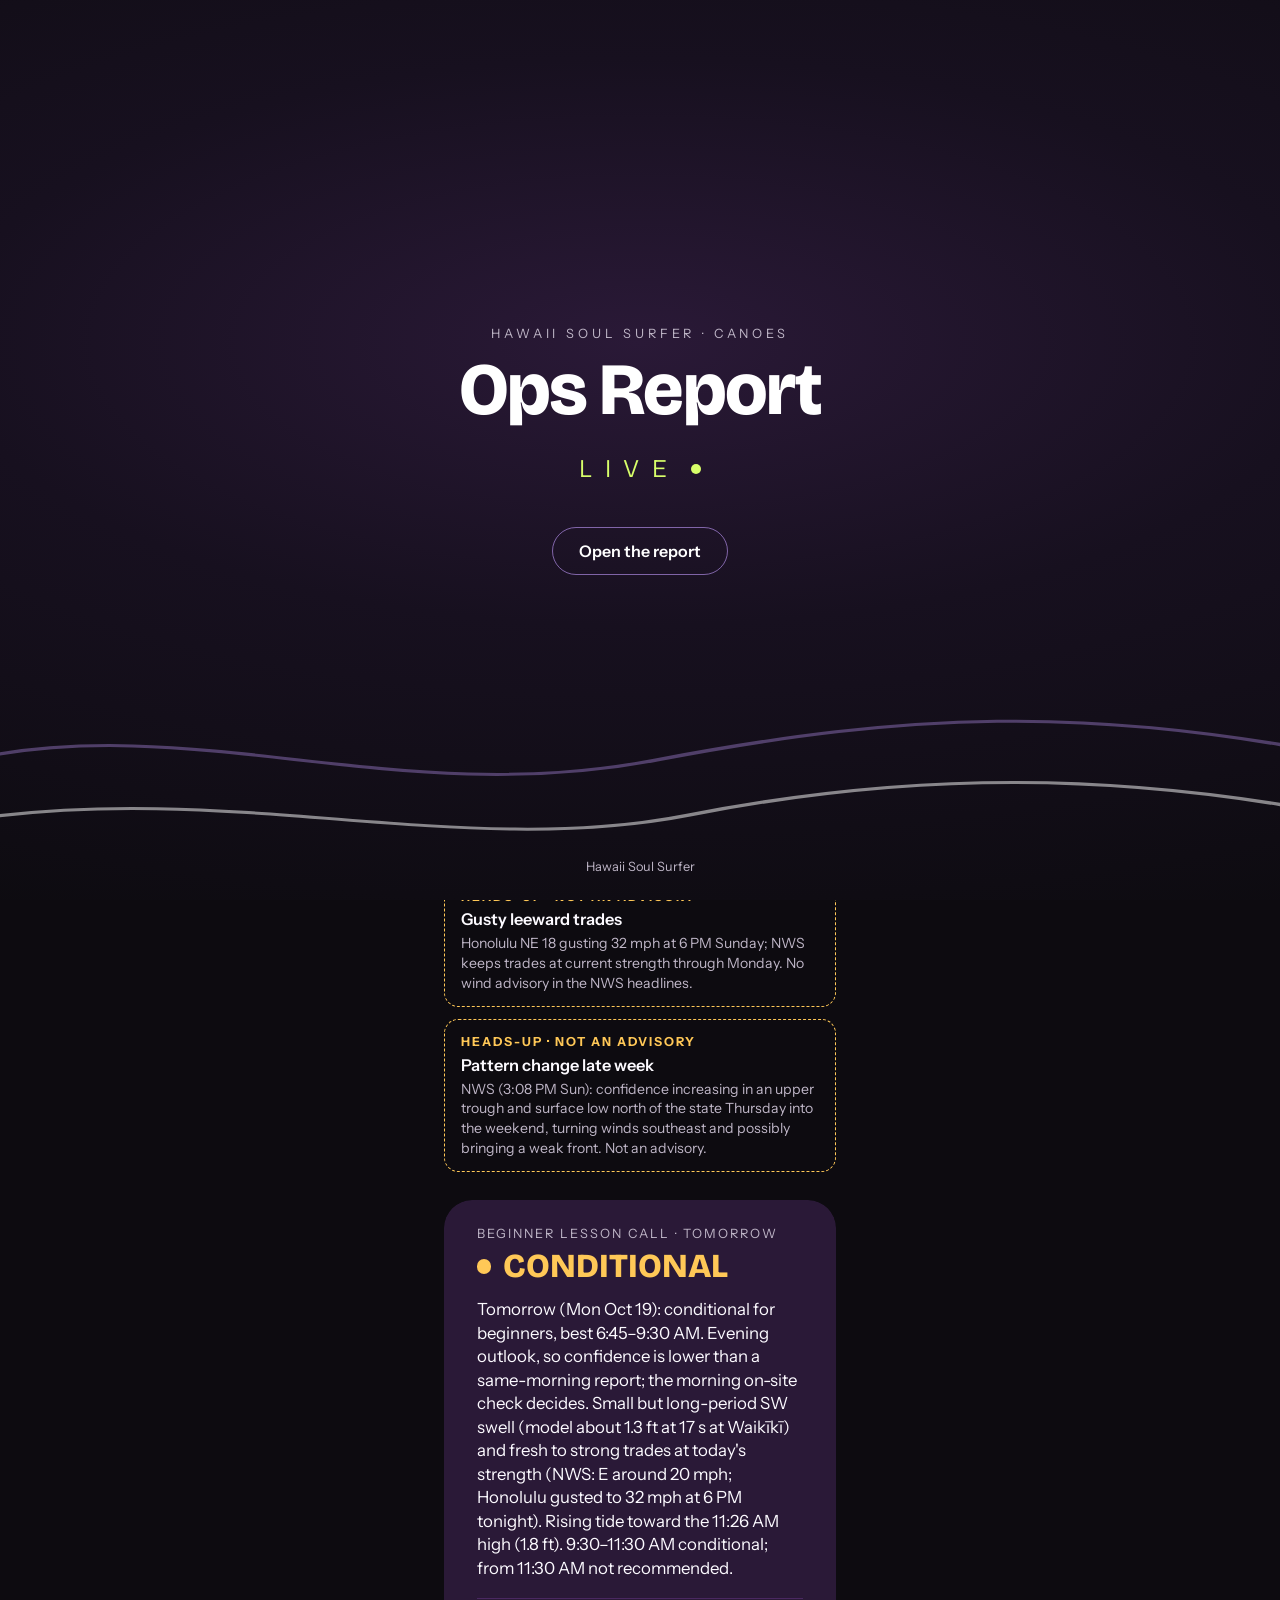
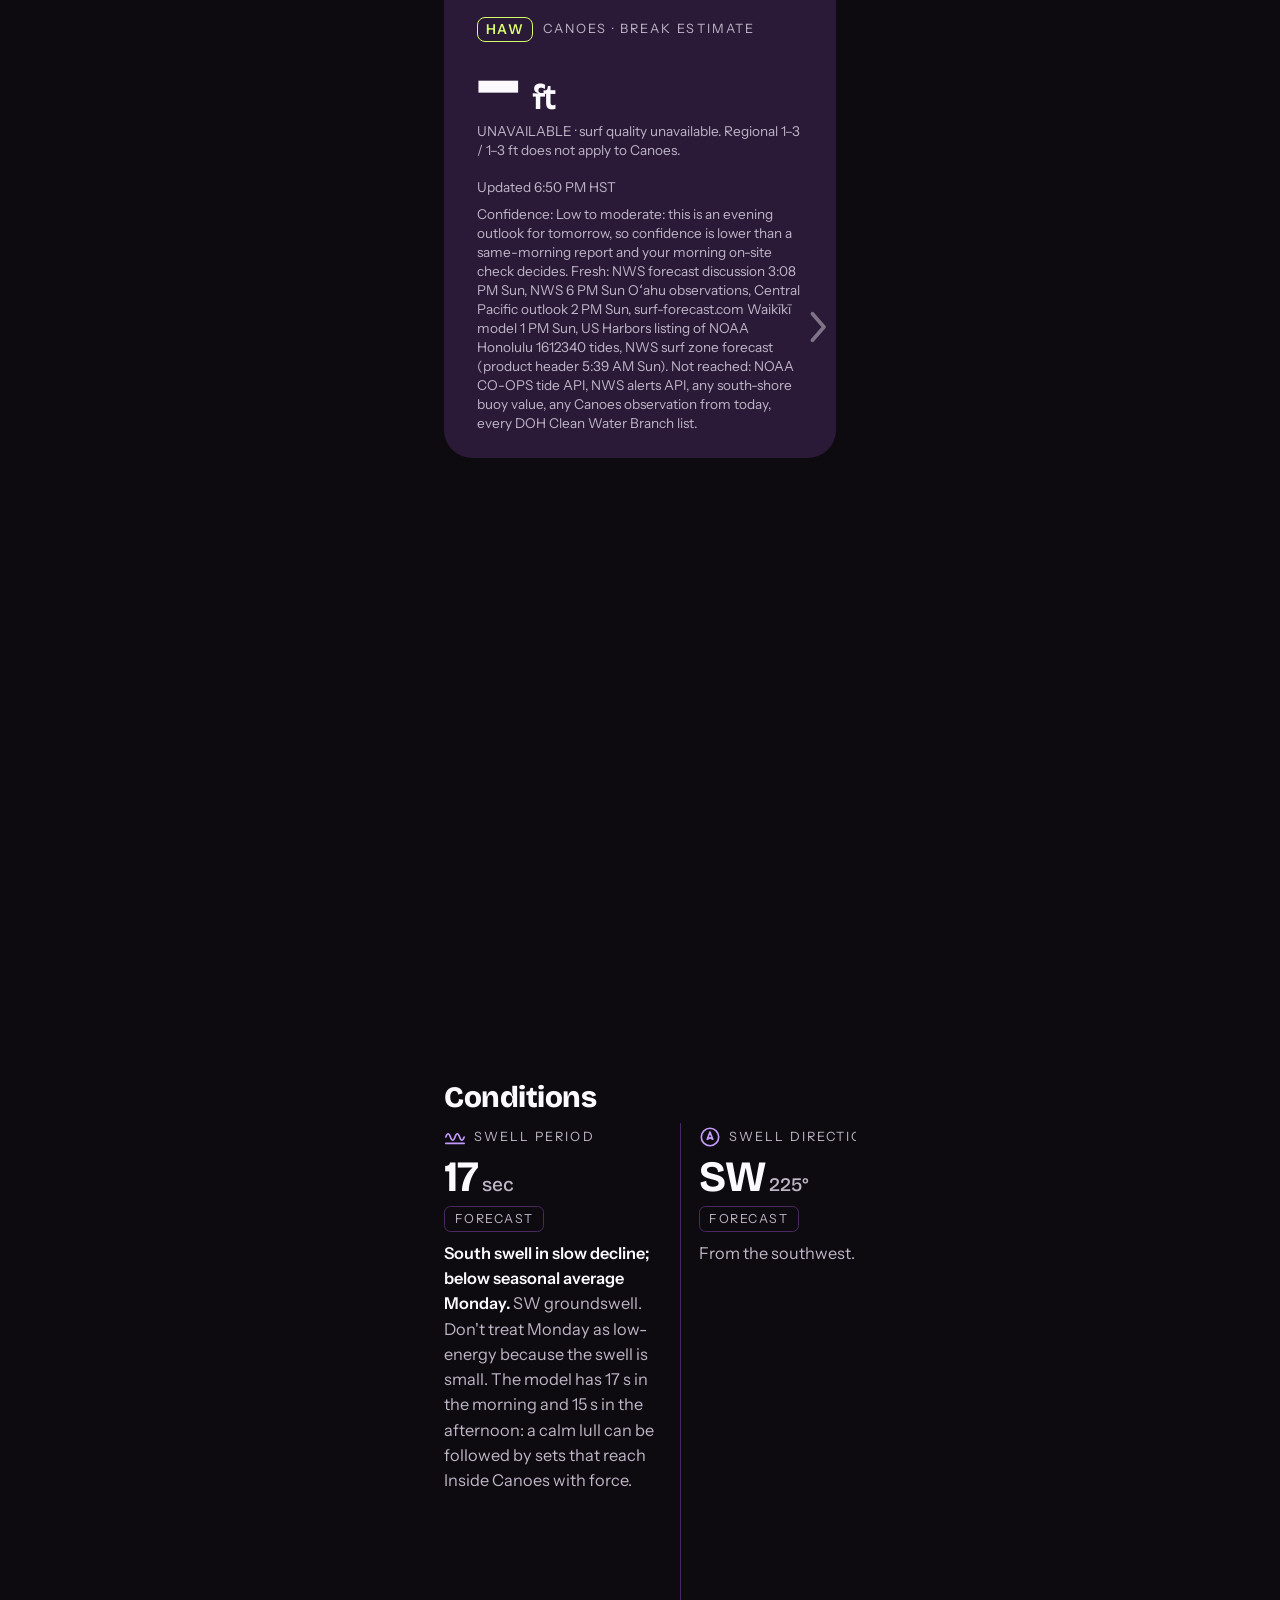
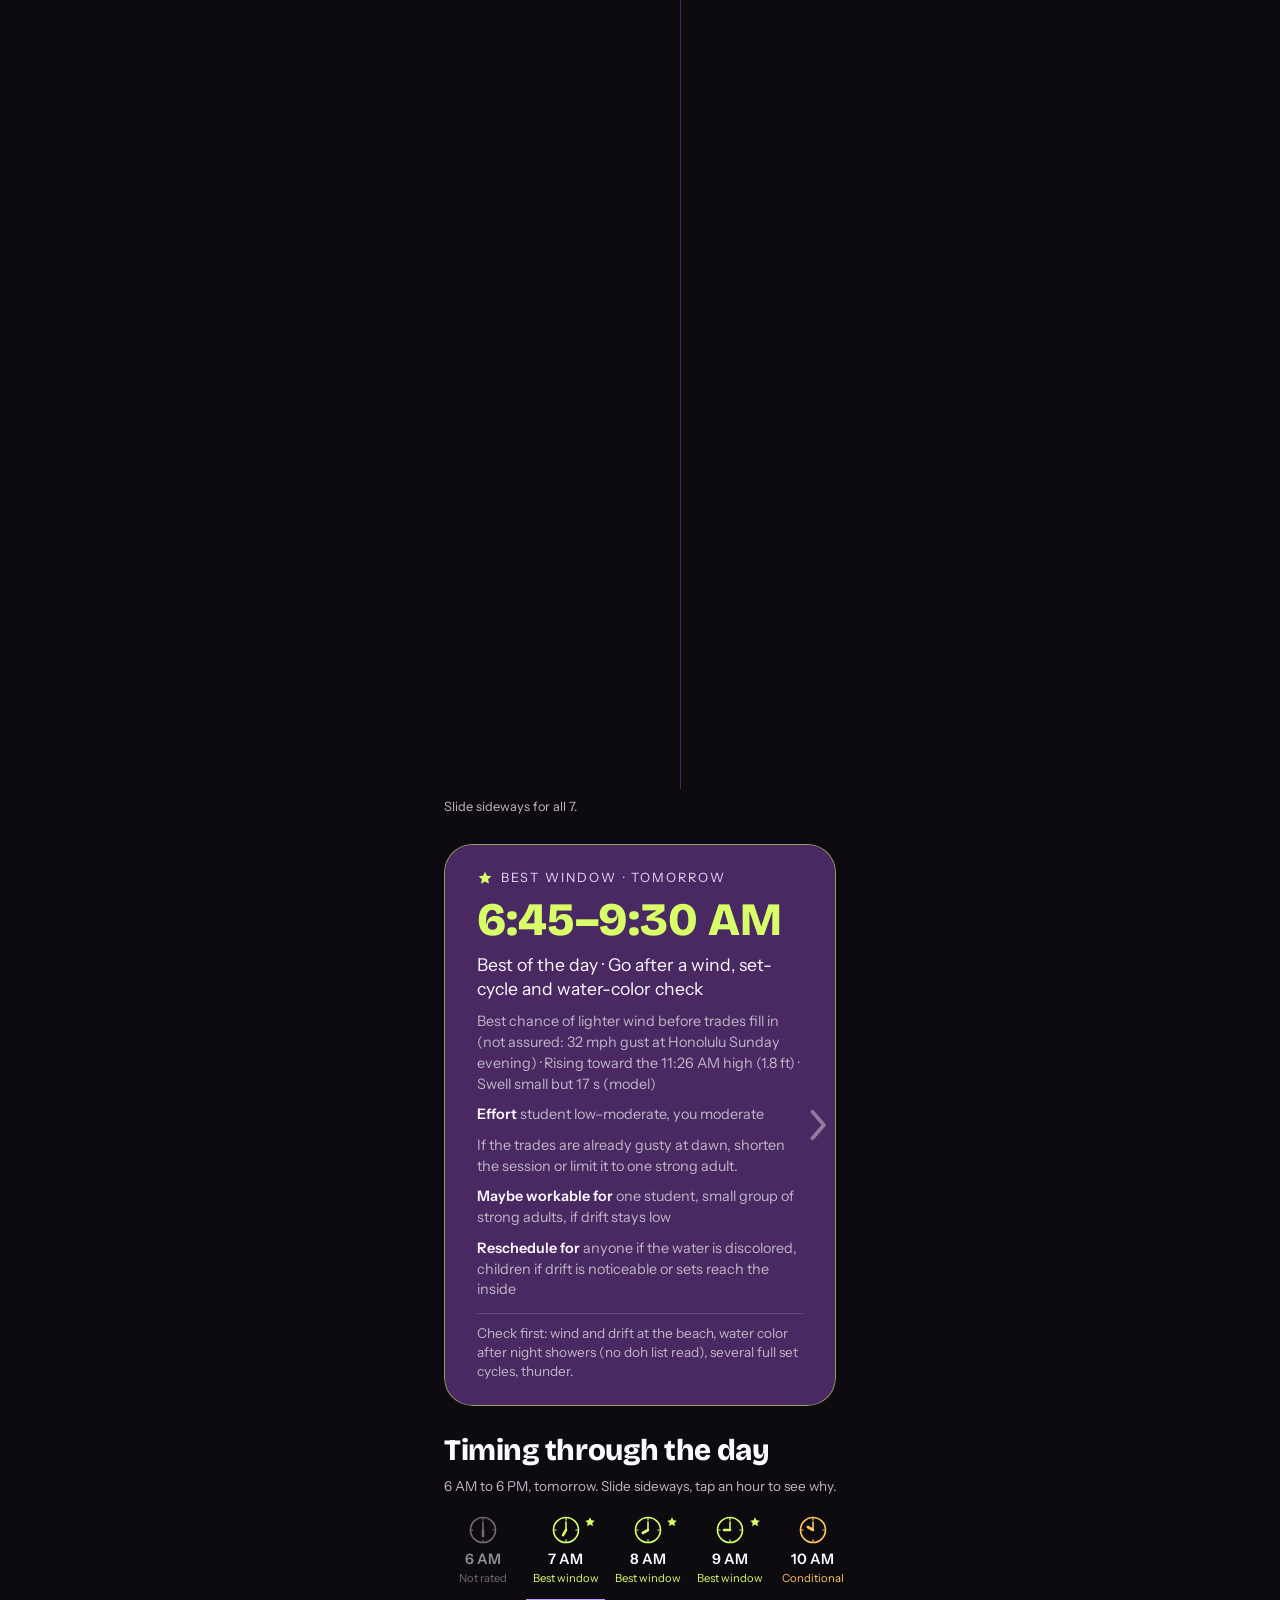
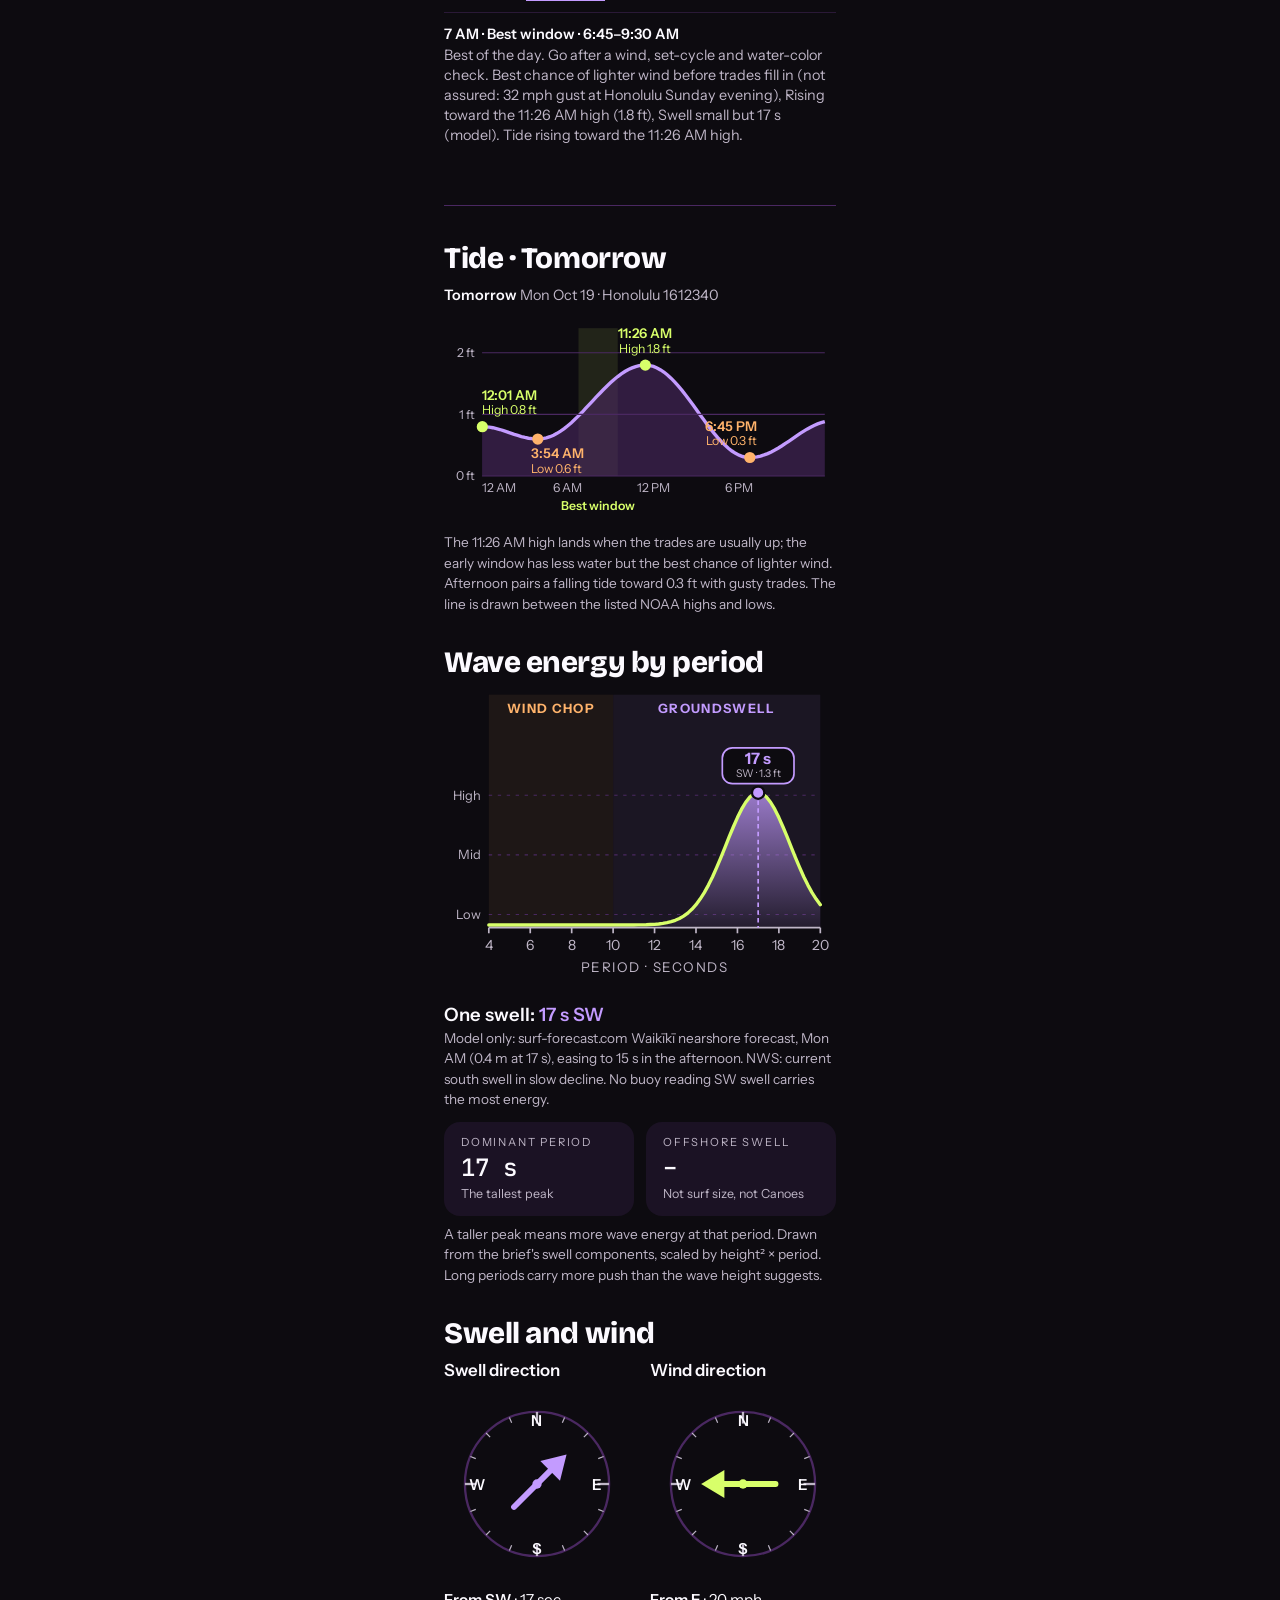
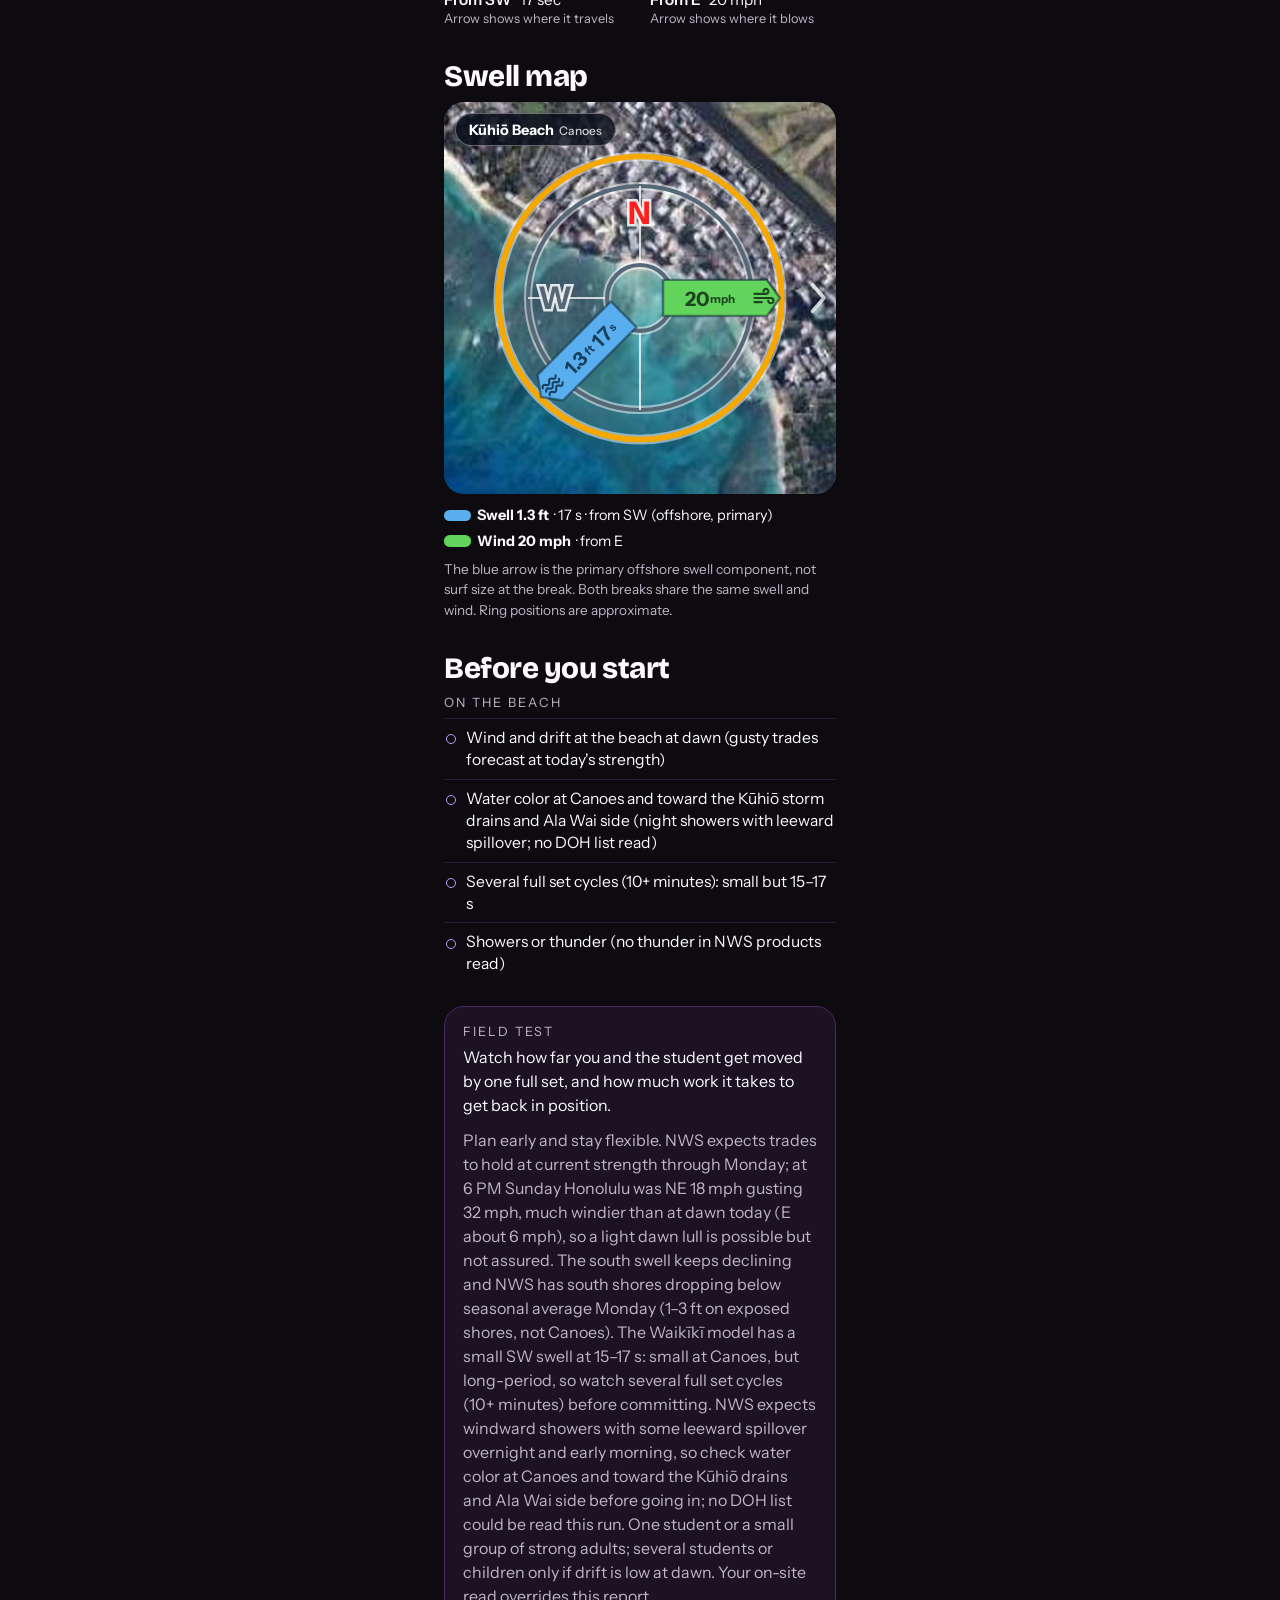
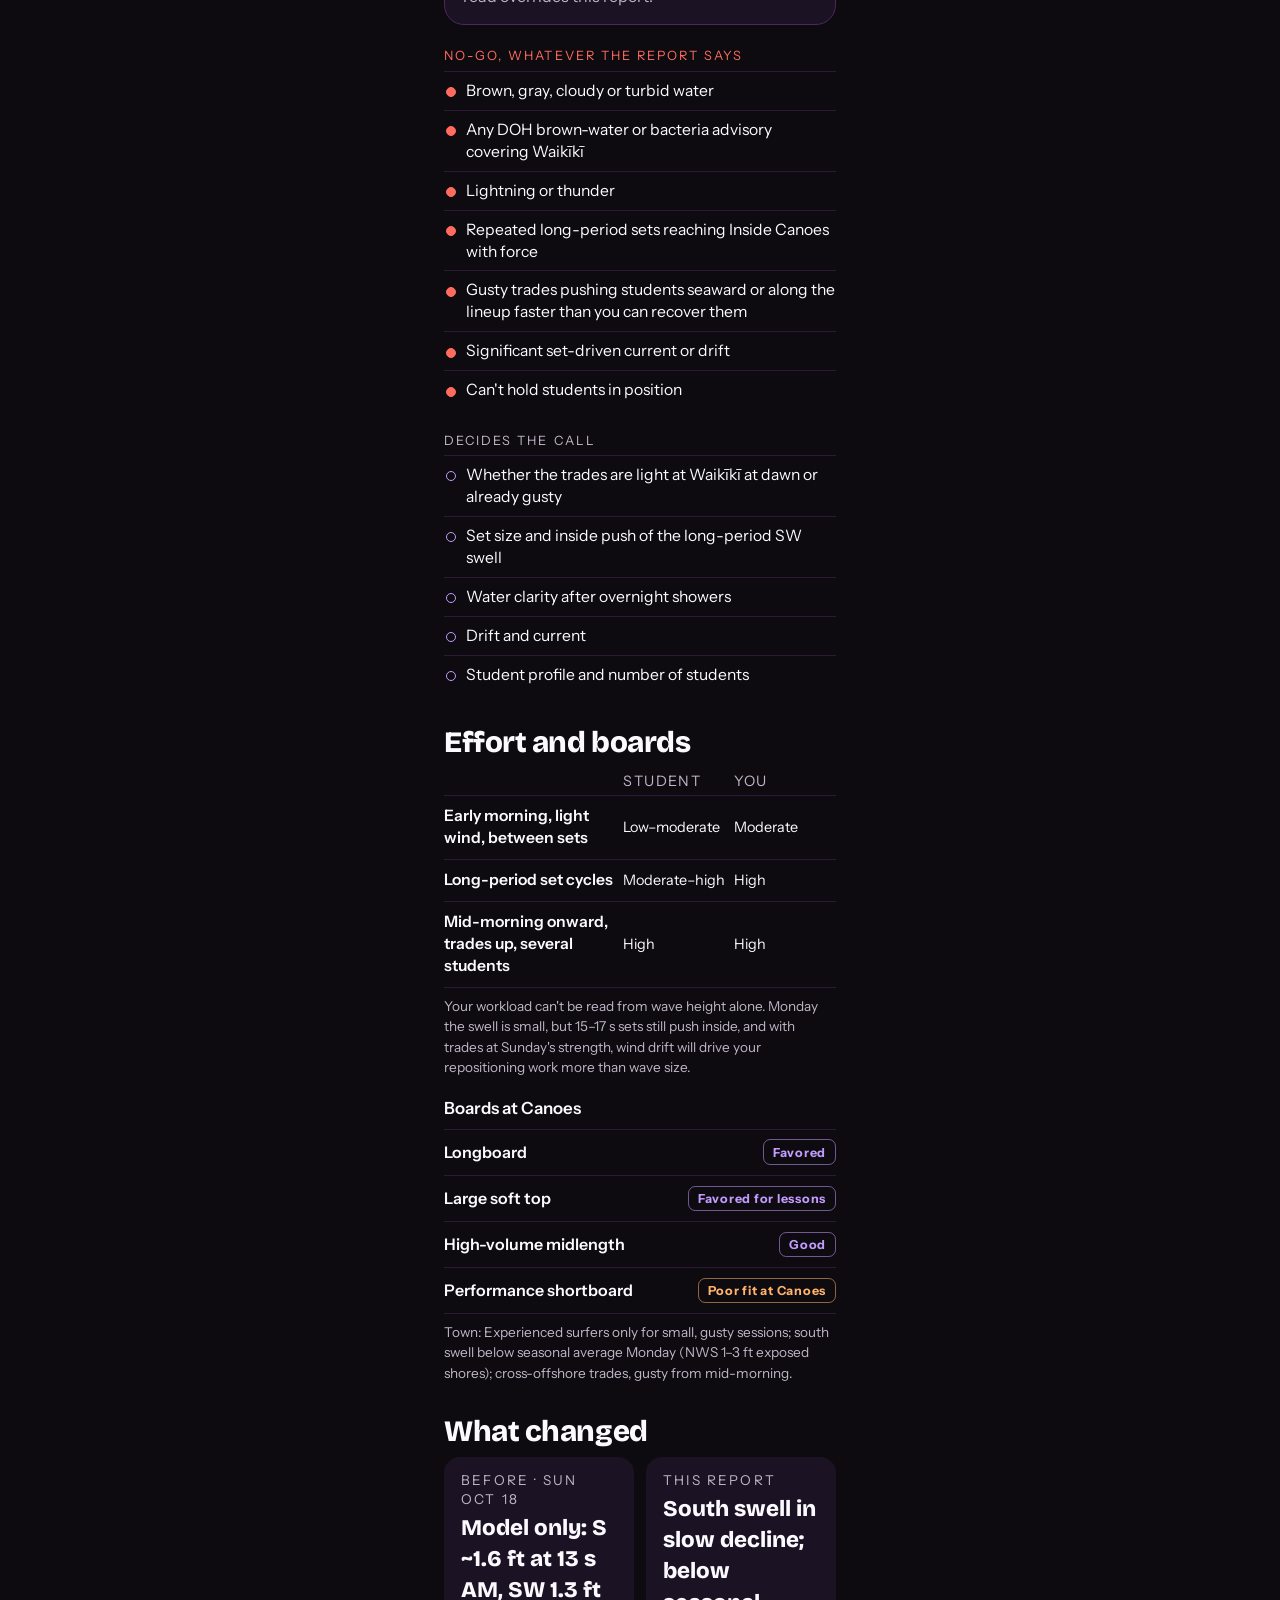
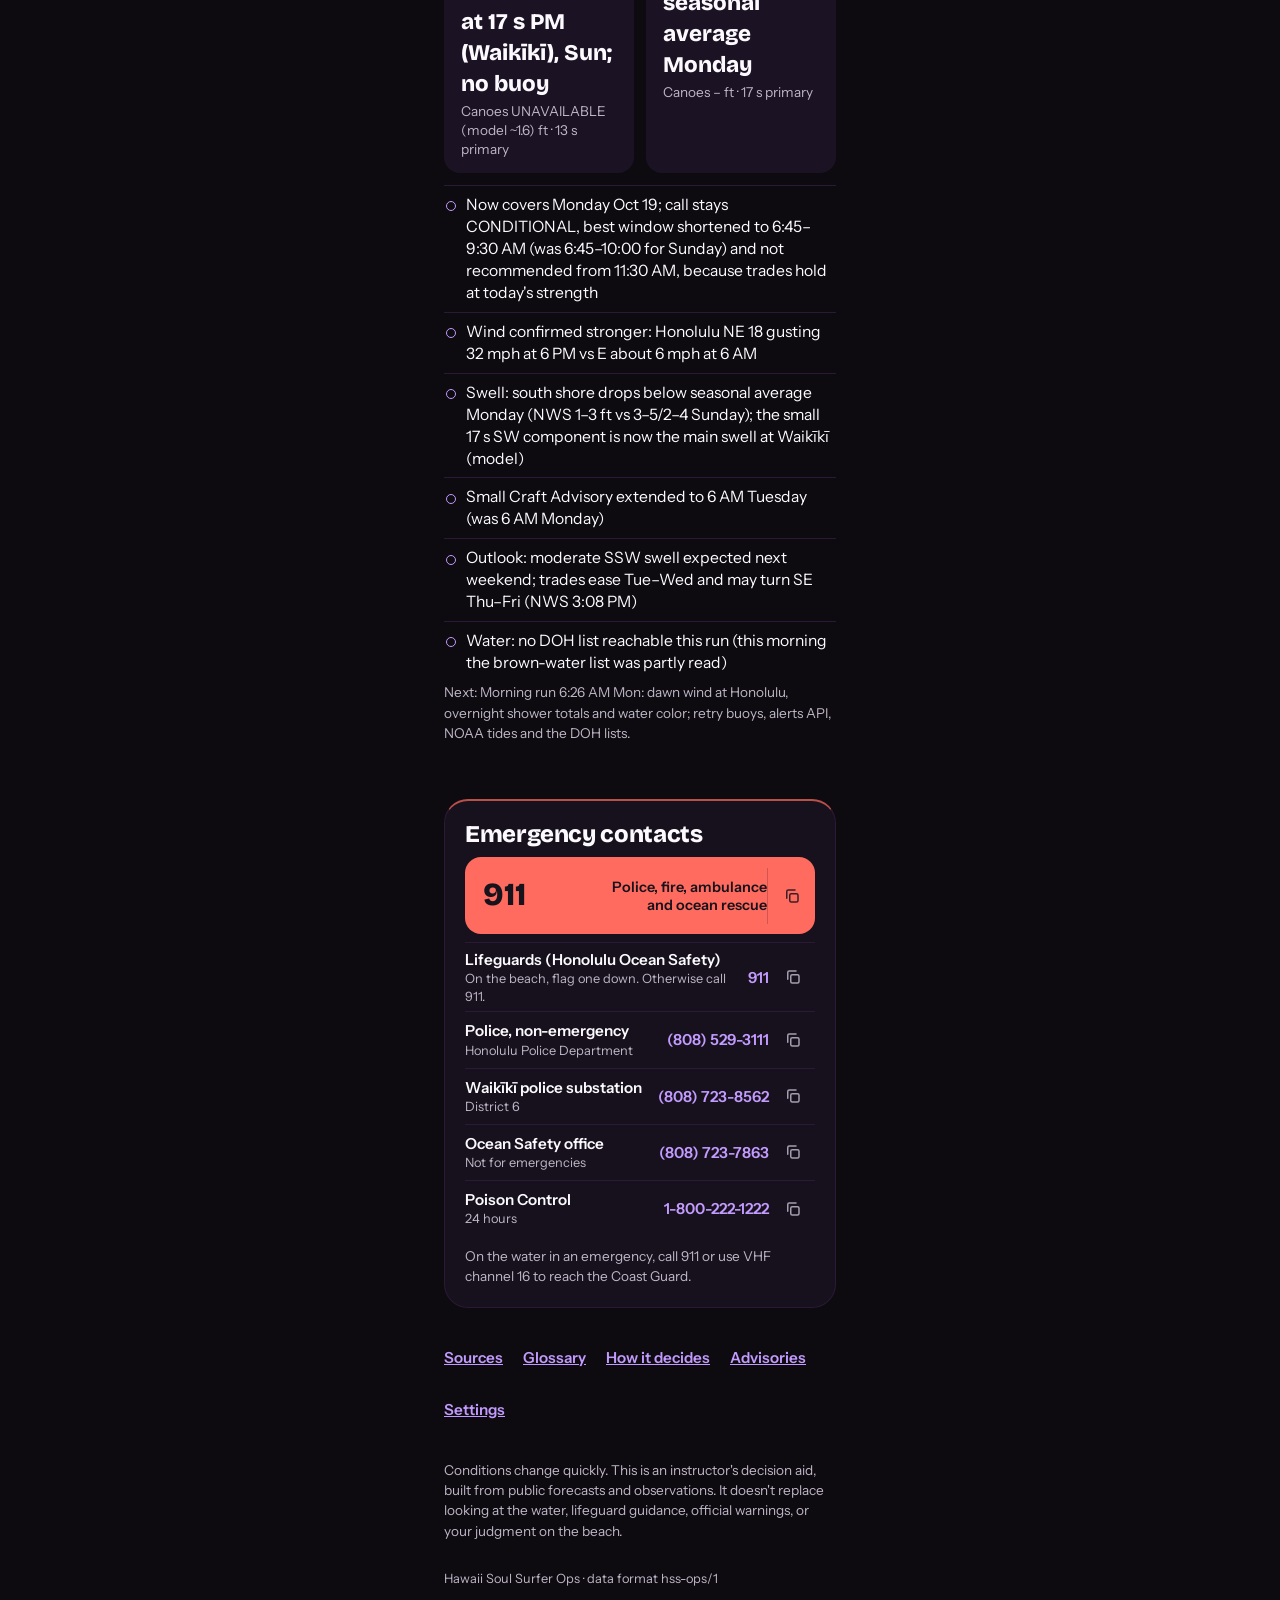
==== commit 39b65959: "Ops report 2026-10-18 evening Co-Authored-By: Claude Opus 5.5 <noreply@anthropic.com> Claude-Session" ====
--- a/ops/index.html
+++ b/ops/index.html
@@ -763,7 +763,7 @@
 const STAR=s=>`<svg class="star" width="${s}" height="${s}" viewBox="0 0 24 24" fill="currentColor" aria-hidden="true"><path d="M12 2.5l2.9 6.1 6.6.8-4.9 4.6 1.3 6.5L12 17.2 6.1 20.5l1.3-6.5L2.5 9.4l6.6-.8z"/></svg>`;
 
 /* ---------- data ---------- */
-const EMBED={"schema": "hss-ops/1", "run": "MORNING", "report_date": "2026-10-18", "target_date": "2026-10-18", "generated_at": "2026-10-18T06:55:00-10:00", "next_update": "2026-10-18T18:26:00-10:00", "beginner": {"call": "CONDITIONAL", "confidence": "Moderate for the morning, lower for the afternoon. Fresh: NWS forecast discussion 3:26 AM Sun, Oʻahu surf zone forecast 5:39 AM Sun, coastal waters 3:22 AM Sun, NWS 6 AM Sun wind observations, Central Pacific outlook 2 AM Sun, Honolulu tides (NWS surf zone forecast and US Harbors, NOAA 1612340), surf-forecast.com Waikīkī 1 AM Sun model, part of the DOH brown-water list. Not reached: any current south-shore buoy, any Canoes observation from today, the NWS alerts API, the DOH bacteria and sewage lists. Your on-site check decides.", "best_window": {"start": "06:45", "end": "10:00"}, "headline": "Today (Sun Oct 18): conditional for beginners. Best 6:45–10:00 AM: light wind at Honolulu at 6 AM (E about 6 mph) and a rising tide toward the 10:31 AM high (1.8 ft). Trades are forecast to fill in to around 20 mph with gusty leeward downslope winds this afternoon. 10:00 AM–12:00 PM conditional; from noon not recommended.", "recommendation": "Go early and keep it flexible. Wind at 6 AM was much lighter in Honolulu (E 5 kt, about 6 mph) than at Kāneʻohe (E 15 gusting 28 kt), so the leeward side is sheltered for now, but NWS expects trades to strengthen today with gusty downslope winds on leeward sides this afternoon (surf zone forecast: E around 20 mph). The south-southwest swell is declining (NWS); the surf-forecast.com Waikīkī model has about 1.6 ft at 13 s this morning and a small 17 s SW component this afternoon. Small at Canoes, but long-period, so watch several full set cycles (10+ minutes) before committing. Overnight showers spilled over to leeward areas (NWS: 0.10–0.75 in on some leeward spots), so check water color at Canoes and toward the Kūhiō drains and Ala Wai side before going in. One student or a small group of strong adults; several students or children only while drift stays low. Your on-site read overrides this report.", "reasons": ["NWS 6 AM observations (Sun): Honolulu E 5 kt (about 6 mph), Kalaeloa NE 5 kt, Kāneʻohe MCB E 15 gusting 28 kt", "NWS forecast discussion (3:26 AM Sun): trades strengthen today and tomorrow, moderate to locally windy; gusty downslope winds on leeward sides this afternoon; SSW swell declining today, small through much of the week", "NWS Oʻahu surf zone forecast (5:39 AM Sun): south-facing 3–5 ft AM, 2–4 ft PM (exposed shores, not Canoes); E around 20 mph; mostly sunny, scattered showers", "surf-forecast.com Waikīkī (1 AM Sun): 0.5 m (about 1.6 ft) S at 13 s AM; 0.4 m (about 1.3 ft) SW at 17 s PM; ENE about 40 km/h (about 25 mph) all day", "Honolulu tides today (NOAA 1612340 via NWS surf zone forecast and US Harbors): low 0.6 ft 1:51 AM, high 1.8 ft 10:31 AM, low 0.4 ft 6:22 PM", "NWS discussion: overnight showers spilled to leeward areas (about 0.10–0.75 in on some leeward spots); no thunderstorms or flooding mentioned"], "precheck": ["Wind and drift at the beach now, and again before each session (trades forecast to build)", "Water color at Canoes and toward the Kūhiō storm drains and Ala Wai side (overnight leeward showers; DOH bacteria list not read)", "Several full set cycles (10+ minutes): small but 13–17 s", "Showers or thunder (no thunder in NWS products read)"], "decisive": ["How fast the trades fill in at Waikīkī (lateral and seaward drift)", "Set size and inside push of the declining long-period swell", "Water clarity after overnight showers", "Drift and current", "Student profile and number of students"], "no_go": ["Brown, gray, cloudy or turbid water", "Any DOH brown-water or bacteria advisory covering Waikīkī", "Lightning or thunder", "Repeated long-period sets reaching Inside Canoes with force", "Gusty trades pushing students seaward or along the lineup faster than you can recover them", "Significant set-driven current or drift", "Can't hold students in position"]}, "general": {"rating": "FAIR", "headline": "Declining south-southwest swell (mid to long period) with a small long-period SW component this afternoon; east trades building, cross to cross-offshore at Waikīkī and Town: clean early, gusty and textured from late morning.", "size_ft": "3–5 AM, 2–4 PM (NWS south-facing, today, issued 5:39 AM Sun)", "size_note": "NWS numbers are for exposed south-facing shores. Canoes is far more protected: surf-forecast.com Waikīkī has about 1.6 ft at 13 s this morning, about 1.3 ft at 17 s this afternoon. Hawaii Weather Today: south shores 1–2+ ft Hawaiian scale. No Canoes observation or buoy reading this morning.", "surface": "Clean to lightly textured at dawn; textured and gusty from late morning as trades fill in", "favored": ["Longboards / high-volume boards at protected Waikīkī breaks, early", "Intermediate to experienced surfers on exposed Town reefs early, before the trades and downslope gusts peak"], "waikiki_note": "No Waikīkī or Canoes observation found for today. Last observation (SNN, 7 AM Sat): Waikīkī reefs 1 to occasionally 2 ft, mostly clean with side-offshore ENE trades. Model for today: about 1.6 ft at 13 s AM. Expect small with lulls and occasional bigger sets.", "trend": "South swell declining today and small through much of the week; small long-period swell possible next weekend (NWS). Trades fresh to strong through midweek, easing and possibly turning southeast in the second half of the week (NWS)."}, "canoes": {"size_ft": null, "face": "UNAVAILABLE", "quality": "UNAVAILABLE", "status": "UNAVAILABLE", "note": "No Canoes or Waikīkī observation for today (SNN latest is 7 AM Sat: Waikīkī reefs 1 to occasionally 2 ft; Canoes and Queens not reported). Model only: surf-forecast.com Waikīkī about 1.6 ft at 13 s this morning. Surf quality and lesson suitability are rated separately."}, "breaks": [{"name": "Waikīkī (surf-forecast.com model, Sun)", "ft": "About 1.6 ft at 13 s S AM, 1.3 ft at 17 s SW PM (issued 1 AM Sun)", "zone": "Waikīkī"}, {"name": "Waikīkī reefs (SNN observation, Sat 7 AM)", "ft": "1 to occasionally 2 ft (yesterday's observation, not today)", "zone": "Waikīkī"}, {"name": "Kaisers–Ala Moana–Kewalos (SNN observation, Sat 7 AM)", "ft": "1–2 ft, occasionally 3 ft (yesterday's observation, not today)", "zone": "Town"}, {"name": "Oʻahu south-facing (NWS, Sun)", "ft": "3–5 AM, 2–4 PM (NWS, issued 5:39 AM Sun)", "zone": "Town"}], "regional": {"am_ft": "3–5", "pm_ft": "2–4", "status": "FORECAST", "scope": "NWS Oʻahu surf zone forecast, south-facing shores, Sunday Oct 18, issued 5:39 AM HST Sun. Exposed shores only; never applies directly to Canoes."}, "swell": {"status": "FORECAST", "components": [{"ft": 1.6, "s": 13, "deg": 180, "dir": "S", "role": "Model only: surf-forecast.com Waikīkī nearshore forecast, Sun AM (0.5 m at 13 s). NWS describes a declining mid to long period SSW swell. No buoy reading this morning"}, {"ft": 1.3, "s": 17, "deg": 225, "dir": "SW", "role": "Model only: small long-period SW component from this afternoon (surf-forecast.com, 0.4 m at 17 s)"}], "offshore": {"ft": null, "s": null, "dir": null, "source": "No current south-shore buoy reading. NDBC realtime and station pages not reachable; PacIOOS 51212 page loads without values; IOOS ERDDAP CDIP 238 data ends 11:45 PM HST Oct 16 (stale). Last good reading (Fri evening): 51212 3.9 ft at 15 s, 51211 3.6 ft at 15 s.", "status": "UNAVAILABLE"}, "trend": "South-southwest swell declining today", "trend_prev": "Saturday: NWS afternoon discussion said the ~15 s SSW swell kept above-average south shore surf Saturday night; SNN 7 AM Sat had Waikīkī reefs 1 to occasionally 2 ft", "trend_next": "Small through much of the week on background south swells; small long-period swell possible next weekend (NWS 3:26 AM Sun)", "effects": ["Long lulls, then occasional sets above the average wave", "13–17 s sets push further inside and with more force than their size suggests", "Set-driven current more likely on set cycles", "East trades add lateral and seaward drift as they build", "North and east swells are mostly blocked at Waikīkī"], "warning": "Don't treat today as low-energy because the swell is small and declining. Periods are 13 s this morning and up to 17 s this afternoon (model): a calm lull can be followed by sets that reach Inside Canoes with force."}, "wind": {"dir": "E", "deg": 90, "kt": 17, "gust_kt": null, "status": "FORECAST", "effect": "East to ENE trades are cross to cross-offshore at Waikīkī: cleaner faces, but drift along the lineup and seaward for students and boards, stronger in gusts", "forecast": "NWS Oʻahu surf zone forecast (5:39 AM Sun): E around 20 mph today and Monday. NWS discussion (3:26 AM Sun): trades strengthen today and tomorrow, moderate to locally windy, gusty downslope winds on leeward sides this afternoon. Coastal waters, Oʻahu leeward (3:22 AM Sun): ENE 20–25 kt offshore. surf-forecast.com Waikīkī: ENE about 40 km/h all day.", "trend": "Light at Honolulu at dawn; trades expected to fill in through the morning and turn gusty on leeward sides this afternoon; fresh to strong through midweek, easing later in the week", "note": "Measured 6 AM Sun (NWS roundup): Honolulu E 5 kt (about 6 mph), Kalaeloa NE 5 kt, Kāneʻohe MCB E 15 gusting 28 kt. 17 kt is NWS 'around 20 mph' converted. No gust forecast for Waikīkī found, so gust is null."}, "surface": {"state": "Clean to lightly textured at dawn; textured and gusty from late morning", "drift": "Light at first light if Honolulu's 6 AM wind holds; moderate along the lineup and seaward once trades fill in; moderate to strong in afternoon gusts", "limiting": "Building E trades and leeward downslope gusts; long-period sets; water color after overnight showers (DOH bacteria list not verified)", "status": "INFERRED"}, "tide": {"station": "Honolulu 1612340", "status": "REPORTED", "events": [{"date": "2026-10-17", "time": "22:52", "type": "H", "ft": 0.6}, {"date": "2026-10-18", "time": "01:51", "type": "L", "ft": 0.6}, {"date": "2026-10-18", "time": "10:31", "type": "H", "ft": 1.8}, {"date": "2026-10-18", "time": "18:22", "type": "L", "ft": 0.4}, {"date": "2026-10-19", "time": "00:01", "type": "H", "ft": 0.8}], "phase": "Rising from the 1:51 AM low (0.6 ft) to the 1.8 ft high at 10:31 AM, then falling to the 0.4 ft low at 6:22 PM, then a small 0.8 ft high at 12:01 AM tonight (NWS surf zone forecast 5:39 AM Sun; US Harbors listing of NOAA 1612340). NOAA CO-OPS API not reached. Sunrise 6:28 AM, sunset 6:06 PM.", "positives": ["Rising tide through the early window, with light dawn wind", "Most water over the reef mid-to-late morning, around the 10:31 AM high", "Falling tide keeps decent water until about 1 PM"], "conflict": "The 10:31 AM high lands as the trades are filling in; the early window has a bit less water but lighter wind. Afternoon pairs a falling tide toward 0.4 ft with the strongest, gustiest trades.", "rule": "High tide is not automatically the best lesson time. Combine tide with swell, current, wind, water quality and the student."}, "current": {"state": "Light between sets early; stronger on set cycles; wind drift building through the morning", "confidence": "Low", "status": "INFERRED", "drivers": ["Declining mid to long period south-southwest swell, plus a small 17 s SW component this afternoon (model)", "Set-driven water movement on long-period sets", "East trades building to around 20 mph, gusty leeward this afternoon", "Canoes reef shape and tide (low water late afternoon)"], "between_sets": "Light early, light to moderate once trades fill in", "during_sets": "Stronger push likely on long-period sets", "post_set": "Drift after sets, added to wind drift", "field_test": "Watch how far you and the student get moved by one full set, and how much work it takes to get back in position.", "one_student": "Workable early if sets stay manageable inside and drift is light to moderate; stay close on set cycles.", "multi_student": "Lower tolerance: building wind drift and long-period sets can separate students quickly. Early only, while drift is low."}, "windows": [{"start": "06:45", "end": "10:00", "rating": "BEST", "label": "Best of the day", "go": "Go after a wind, set-cycle and water-color check", "reasons": ["Light wind at Honolulu at 6 AM (E about 6 mph); trades forecast to build", "Rising toward the 10:31 AM high (1.8 ft)", "Swell declining but still 13 s"], "precheck": ["Wind and drift at the beach", "Water color after overnight leeward showers (DOH bacteria list not read)", "Several full set cycles", "Thunder"], "effort": {"student": "Low–moderate", "coach": "Moderate"}, "notes": ["If the trades fill in early and drift picks up, shorten the session or limit it to one student."], "workable_for": ["One student", "Small group of strong adults, if drift stays low"], "avoid_for": ["Anyone if the water is discolored", "Children if drift is noticeable or sets reach the inside"]}, {"start": "10:00", "end": "12:00", "rating": "CONDITIONAL", "label": "Conditional", "go": "Check wind drift, sets and reef depth", "reasons": ["E trades filling in toward 20 mph", "Most water over the reef around the 10:31 AM high", "Sets still long-period"], "effort": {"student": "Moderate–high", "coach": "High"}, "workable_for": ["One strong adult"], "avoid_for": ["Children", "Several students"]}, {"start": "12:00", "end": "18:00", "rating": "AVOID", "label": "Not recommended for beginners", "go": "Not recommended for beginner lessons", "reasons": ["Trades around 20 mph with gusty leeward downslope winds this afternoon (NWS)", "Long-period SW component arriving (model 17 s)", "Tide falling to 0.4 ft at 6:22 PM"], "effort": {"student": "High", "coach": "High"}, "avoid_for": ["Beginners generally", "Children", "Several students"]}], "avoid_triggers": ["Brown, gray or cloudy water", "Lightning or thunder", "Flash Flood Warning or Flood Advisory", "Repeated powerful long-period sets reaching Inside Canoes", "Gusty trades pushing students seaward or along the lineup", "Significant set-driven current or wind drift", "Can't hold the teaching lane", "Too much student retrieval", "Too much instructor repositioning"], "effort": [{"when": "Early morning, light wind, between sets", "student": "Low–moderate", "coach": "Moderate"}, {"when": "Long-period set cycles", "student": "Moderate–high", "coach": "High"}, {"when": "Late morning onward, trades up, several students", "student": "High", "coach": "High"}], "effort_rule": "Your workload can't be read from wave height alone. Today the swell is small and declining, but 13–17 s sets still push inside, and once the trades fill in, wind drift drives your repositioning work more than wave size.", "boards": {"canoes": [{"board": "Longboard", "fit": "Favored"}, {"board": "Large soft top", "fit": "Favored for lessons"}, {"board": "High-volume midlength", "fit": "Good"}, {"board": "Performance shortboard", "fit": "Poor fit at Canoes"}], "town": "Intermediate to experienced surfers; declining SSW swell (NWS 3–5 ft AM, 2–4 ft PM exposed shores); cross-offshore trades, gusty from late morning."}, "weather": {"sky": "Mostly cloudy at Honolulu at 6 AM, 76°F; today mostly sunny with scattered showers (NWS Oʻahu surf zone forecast)", "showers": "NWS discussion (3:26 AM Sun): showers focus windward and mauka; overnight spillover to leeward areas (about 0.10–0.75 in on some leeward spots). Inversion lowers today, cutting rain chances except windward slopes. Another band of showers tonight into Monday with brief leeward spillover. No thunderstorms or flooding mentioned.", "rain_pct": null, "wind": "E around 20 mph today and Monday (NWS Oʻahu surf zone forecast); gusty leeward downslope winds this afternoon (NWS discussion)", "upcoming": {"when": "Tonight through next weekend", "items": ["Tonight into Monday: another band of showers, mainly windward with brief leeward spillover (NWS)", "Trades fresh to strong through midweek; Small Craft Advisory until 6 AM Monday (NWS)", "Second half of the week: winds ease and may turn southeast as a weak front approaches; upper trough may enhance showers, low confidence (NWS)", "Next weekend: possibly lighter winds and more rain with a surface low near the state, low confidence (HNN); small long-period south swell possible (NWS)"], "note": "No current Honolulu zone forecast with a rain percentage was read this morning, so rain_pct is null. Check water color at Waikīkī after any night showers."}}, "alerts": [{"kind": "Small Craft Advisory", "head": "Small Craft Advisory through early Monday morning", "issuer": "NWS Honolulu", "in_effect": "Until 6 AM HST Mon Oct 19 (NWS coastal waters forecast 3:22 AM Sun; forecast discussion 3:26 AM Sun)", "scope": "All Hawaiian coastal waters except windward Big Island, including Oʻahu Leeward Waters (PHZ115) and the Kaiwi Channel (PHZ116). A marine/boating advisory for offshore waters, not a surf advisory for Waikīkī beaches.", "details": "Oʻahu Leeward Waters today: ENE 20–25 kt, seas 6–7 ft, east swell 6 ft at 7 s, north swell 4 ft at 12 s, isolated showers this morning. Confirms strong trades offshore; Canoes itself is sheltered from these swells."}], "watch": [{"head": "Water quality: DOH bacteria list not read; Waikīkī not verified", "body": "Part of the DOH brown-water list loaded this morning (alphabetical, cut off after the H entries): the only open brown-water advisory in that part is Anini Beach, Kauaʻi (issued Oct 13); Bellows to Sherwood (Oʻahu, Oct 9) is closed. Entries later in the alphabet, including any Waikīkī, Laniakea or Waimea rows, and the bacteria and sewage lists were not read. Star-Advertiser (Oct 16) reported North Shore brown-water and bacteria advisories; not confirmed today. Overnight leeward showers: check water color."}, {"head": "Swell small but long-period", "body": "NWS (3:26 AM Sun): mid to long period SSW swell declining today, small through much of the week. Model: Waikīkī about 1.6 ft at 13 s AM, 1.3 ft at 17 s PM. No high surf advisory in NWS products read. No buoy reading this morning."}, {"head": "Trades building, gusty leeward this afternoon", "body": "Light at Honolulu at 6 AM (E 5 kt) but NWS expects trades to strengthen today with gusty downslope winds on leeward sides this afternoon; E around 20 mph (surf zone forecast). No wind advisory found."}, {"head": "Two NWS radars out of service", "body": "NWS discussion (3:26 AM Sun): two radars out of service, limiting coverage from Oʻahu to the northern Big Island. Shower bands may be less well tracked; watch the sky."}, {"head": "Possible wetter pattern next weekend", "body": "HNN (Oct 17): possible surface low near the state could bring lighter winds and more rain next weekend; NWS says extended-forecast confidence is low. Not an official product."}], "hazards": [{"name": "Flood watch or warning", "state": "NONE_VERIFIED", "note": "NWS discussion (3:26 AM Sun) mentions no flooding and lists only the Small Craft Advisory. NWS alerts API not reachable."}, {"name": "Flash flood warning", "state": "NONE_VERIFIED", "note": "None in NWS products read."}, {"name": "Flood advisory, Oʻahu", "state": "NONE_VERIFIED", "note": "None in products read; alerts API not read."}, {"name": "High surf advisory, South Shore", "state": "NONE_VERIFIED", "note": "Not in the NWS discussion headlines or surf zone forecast."}, {"name": "High surf warning, South Shore", "state": "NONE_VERIFIED"}, {"name": "Small craft advisory", "state": "ACTIVE", "note": "Until 6 AM HST Monday; all waters except windward Big Island, including Oʻahu Leeward Waters and the Kaiwi Channel (NWS 3:22 AM and 3:26 AM Sun)."}, {"name": "Thunderstorm or lightning warning", "state": "NONE_VERIFIED", "note": "No product read mentions thunderstorms."}, {"name": "Wind advisory", "state": "NONE_VERIFIED", "note": "None in NWS discussion headlines."}, {"name": "Tsunami", "state": "NONE_VERIFIED", "note": "Nothing in NWS products read; tsunami center not checked."}, {"name": "DOH brown water advisory, Waikīkī", "state": "UNAVAILABLE", "note": "DOH brown-water list only partly read (cut off alphabetically after H); Waikīkī rows not reached."}, {"name": "DOH bacteria or sewage advisory, Waikīkī", "state": "UNAVAILABLE", "note": "Bacteria and sewage-spill lists not reachable."}], "tropical": {"active": "None in the Central Pacific", "note": "Central Pacific Tropical Weather Outlook (2 AM HST Sun Oct 18): tropical cyclone formation is not expected in the central Pacific during the next 7 days. Hurricane Trudy is offshore of southwestern Mexico (eastern Pacific, NHC advisories)."}, "water": {"status": "NOT_VERIFIED", "inventory_verified": false, "headline": "DOH list only partly read: Kauaʻi brown-water advisory open (Anini); Waikīkī not verified either way; overnight leeward showers", "statement": "Part of the DOH Clean Water Branch brown-water list loaded (entries A–H alphabetically). In that part, the only open advisory is Anini Beach, Kauaʻi (Oct 13); Bellows to Sherwood (Oʻahu, Oct 9) and Ala Wai Boat Harbor (Aug 26) are closed. The rest of the brown-water list and the bacteria and sewage lists were not read, so Waikīkī and the North Shore advisories reported Oct 16 are not verified. Not finding an advisory does not prove the water is clean. Check water color.", "why": "The DOH list loads only partly through the fetch tool and filtered queries are blocked. NWS reports overnight showers spilled to leeward areas (about 0.10–0.75 in on some leeward spots), which raises runoff risk at Waikīkī.", "checked": {"brown_water": false, "bacteria": false, "sewage": false, "beach": false}, "runoff": "Brown, gray, cloudy or turbid water, or visible runoff: don't go in, advisory or not. DOH guidance: storm runoff can carry sewage and pathogens; stay out of affected water for 48–72 hours after rain stops.", "notices": [{"scope": "Statewide", "head": "Brown-water advisory, Anini Beach, Kauaʻi — open on the DOH list (not Oʻahu)", "issued": "2026-10-13"}, {"scope": "Oʻahu", "head": "Brown-water and bacteria advisories, North Shore (Laniakea, Waimea Bay) — reported in news Oct 15–16, not read on the DOH list, status today not verified", "issued": "2026-10-16"}]}, "changes": {"previous": {"date": "2026-10-17", "swell": "Model only: S ~1.6 ft at 13 s (Waikīkī), Sun AM forecast; no buoy", "canoes_ft": "UNAVAILABLE (models ~1.6–2.5)", "period_s": 13}, "items": ["Call stays CONDITIONAL with the same best window, 6:45–10:00 AM; now confirmed by light wind at Honolulu at 6 AM (E 5 kt) instead of the E ~20 mph forecast from the start", "Afternoon cutoff moved earlier: not recommended from 12:00 PM (was 12:30) because NWS now expects gusty leeward downslope winds this afternoon", "Small Craft Advisory now covers all waters except windward Big Island (was a named list including Oʻahu Leeward and Kaiwi); still until 6 AM Monday", "Central Pacific outlook refreshed: no tropical cyclone formation expected in 7 days (2 AM Sun)", "Water: part of the DOH brown-water list read; Anini Beach (Kauaʻi) open; North Shore advisories from news not confirmed today; overnight leeward showers reported by NWS"], "next": "Evening run 6:26 PM Sun: Monday forecast, how strong the afternoon trades got, tonight's shower band and water color; retry buoys, alerts API, NOAA tides and the full DOH lists"}, "sources": [{"name": "NWS Honolulu forecast discussion (3:26 AM HST Oct 18, forecast.weather.gov)", "status": "Checked: trades strengthening, gusty leeward downslope winds this afternoon; SSW swell declining; SCA until 6 AM Mon; no flooding/thunder; two radars out"}, {"name": "NWS Surf Forecast for the State of Hawaii (5:39 AM HST Oct 18, weather.gov/hfo/SRF)", "status": "Checked: Oʻahu south-facing 3–5 AM / 2–4 PM today; E ~20 mph; Honolulu tides; sunrise/sunset"}, {"name": "NWS coastal waters forecast (3:22 AM HST Oct 18, NDBC mirror)", "status": "Checked: SCA through early Monday; Oʻahu Leeward and Kaiwi Channel winds and seas"}, {"name": "NWS Regional Weather Roundup (6 AM HST Oct 18, weather.gov/hfo/RWR)", "status": "Checked: Oʻahu wind/sky observations"}, {"name": "NWS Honolulu point forecast (forecast.weather.gov MapClick)", "status": "Loaded but stale (observation from Oct 12); not used"}, {"name": "NWS active alerts (api.weather.gov)", "status": "Not reachable this run; alerts verified from NWS text products"}, {"name": "NOAA CO-OPS tides API, Honolulu 1612340", "status": "Not reachable; tides from NWS surf zone forecast and US Harbors (NOAA station listing), which agree"}, {"name": "NDBC/CDIP 51212, 51211, 51213, 51202", "status": "Not usable: NDBC pages not reachable; PacIOOS page loads without values; IOOS ERDDAP CDIP 238 ends Oct 16 (stale)"}, {"name": "Central Pacific Tropical Weather Outlook (2 AM HST Oct 18, nhc.noaa.gov)", "status": "Checked: no formation expected in 7 days"}, {"name": "Hawaiʻi DOH Clean Water Branch advisory list (eha-cloud API, brown water)", "status": "Partly read (cut off after H entries); bacteria and sewage lists not reachable"}, {"name": "Star-Advertiser (Oct 16): North Shore brown-water/bacteria advisories", "status": "Search headline only; article did not load"}, {"name": "Hawaii News Now First Alert Forecast (4:48 PM HST Oct 17)", "status": "Checked, news: breezy trades, nighttime showers, declining SSW swell"}, {"name": "Surf News Network (7 AM Oct 17 observation)", "status": "Checked; no Oct 18 report yet; Canoes/Queens not reported"}, {"name": "surf-forecast.com Waikīkī, Oʻahu (1 AM Oct 18); Hawaii Weather Today surf forecast", "status": "Checked, third-party models/forecasts"}, {"name": "Surfline (Canoes observation)", "status": "Not reached"}], "gaps": ["No Canoes or Waikīkī observation for today; Canoes size UNAVAILABLE (models only)", "No current south-shore buoy reading; offshore swell UNAVAILABLE", "DOH brown-water list only partly read; bacteria and sewage lists not read; water quality not verified", "NWS active-alerts API not reachable; alerts verified from NWS text products", "NOAA CO-OPS tide API not reached (tides from NWS and US Harbors)", "No current Honolulu zone forecast rain percentage; no gust forecast for Waikīkī", "Tsunami center not checked", "Current is inferred, not measured"]};
+const EMBED={"schema": "hss-ops/1", "run": "EVENING", "report_date": "2026-10-18", "target_date": "2026-10-19", "generated_at": "2026-10-18T18:50:00-10:00", "next_update": "2026-10-19T06:26:00-10:00", "beginner": {"call": "CONDITIONAL", "confidence": "Low to moderate: this is an evening outlook for tomorrow, so confidence is lower than a same-morning report and your morning on-site check decides. Fresh: NWS forecast discussion 3:08 PM Sun, NWS 6 PM Sun Oʻahu observations, Central Pacific outlook 2 PM Sun, surf-forecast.com Waikīkī model 1 PM Sun, US Harbors listing of NOAA Honolulu 1612340 tides, NWS surf zone forecast (product header 5:39 AM Sun). Not reached: NOAA CO-OPS tide API, NWS alerts API, any south-shore buoy value, any Canoes observation from today, every DOH Clean Water Branch list.", "best_window": {"start": "06:45", "end": "09:30"}, "headline": "Tomorrow (Mon Oct 19): conditional for beginners, best 6:45–9:30 AM. Evening outlook, so confidence is lower than a same-morning report; the morning on-site check decides. Small but long-period SW swell (model about 1.3 ft at 17 s at Waikīkī) and fresh to strong trades at today's strength (NWS: E around 20 mph; Honolulu gusted to 32 mph at 6 PM tonight). Rising tide toward the 11:26 AM high (1.8 ft). 9:30–11:30 AM conditional; from 11:30 AM not recommended.", "recommendation": "Plan early and stay flexible. NWS expects trades to hold at current strength through Monday; at 6 PM Sunday Honolulu was NE 18 mph gusting 32 mph, much windier than at dawn today (E about 6 mph), so a light dawn lull is possible but not assured. The south swell keeps declining and NWS has south shores dropping below seasonal average Monday (1–3 ft on exposed shores, not Canoes). The Waikīkī model has a small SW swell at 15–17 s: small at Canoes, but long-period, so watch several full set cycles (10+ minutes) before committing. NWS expects windward showers with some leeward spillover overnight and early morning, so check water color at Canoes and toward the Kūhiō drains and Ala Wai side before going in; no DOH list could be read this run. One student or a small group of strong adults; several students or children only if drift is low at dawn. Your on-site read overrides this report.", "reasons": ["NWS 6 PM Sun observations: Honolulu NE 18 mph gusting 32 mph; Kalaeloa NE 8 gusting 18 mph; Kāneʻohe MCB E 14 gusting 23 mph", "NWS forecast discussion (3:08 PM Sun): fresh to strong trades at current strength for the next couple of days, easing late Tuesday and Wednesday; showers mainly windward and mauka, a few spilling leeward, most numerous at night and early morning", "NWS discussion: south swell continues a slow decline; south shore surf drops below seasonal average Monday and stays relatively small through much of the week", "NWS Oʻahu surf zone forecast: south-facing 1–3 ft Monday AM and PM (exposed shores, not Canoes); E around 20 mph; mostly sunny, scattered showers", "surf-forecast.com Waikīkī (1 PM Sun): Monday 0.4 m (about 1.3 ft) SW at 17 s AM, 0.3–0.4 m at 15 s PM; ENE about 40–45 km/h (about 25–28 mph)", "Honolulu tides Monday (NOAA 1612340 via US Harbors and NWS): low 0.6 ft 3:54 AM, high 1.8 ft 11:26 AM, low 0.3 ft 6:45 PM"], "precheck": ["Wind and drift at the beach at dawn (gusty trades forecast at today's strength)", "Water color at Canoes and toward the Kūhiō storm drains and Ala Wai side (night showers with leeward spillover; no DOH list read)", "Several full set cycles (10+ minutes): small but 15–17 s", "Showers or thunder (no thunder in NWS products read)"], "decisive": ["Whether the trades are light at Waikīkī at dawn or already gusty", "Set size and inside push of the long-period SW swell", "Water clarity after overnight showers", "Drift and current", "Student profile and number of students"], "no_go": ["Brown, gray, cloudy or turbid water", "Any DOH brown-water or bacteria advisory covering Waikīkī", "Lightning or thunder", "Repeated long-period sets reaching Inside Canoes with force", "Gusty trades pushing students seaward or along the lineup faster than you can recover them", "Significant set-driven current or drift", "Can't hold students in position"]}, "general": {"rating": "POOR", "headline": "South swell fading below seasonal average Monday, with a small long-period SW pulse and fresh to strong gusty trades cross to cross-offshore at Waikīkī and Town: small, clean only early, gusty and textured from mid-morning.", "size_ft": "1–3 AM, 1–3 PM (NWS south-facing, Monday; surf zone forecast)", "size_note": "NWS numbers are for exposed south-facing shores. Canoes is far more protected: surf-forecast.com Waikīkī has about 1.3 ft at 17 s Monday morning and 1.0–1.3 ft at 15 s in the afternoon (model only). No Canoes observation or buoy reading this evening.", "surface": "Possibly clean to lightly textured at dawn; textured and gusty from mid-morning with trades at around 20 mph", "favored": ["Longboards / high-volume boards at protected Waikīkī breaks, early", "Experienced surfers on exposed Town reefs early, before the gusty trades peak; small and inconsistent"], "waikiki_note": "No Waikīkī or Canoes observation found for today. Latest NWS-relayed observation found: Waikīkī (Canoes) 1–2 ft, NE 5–10, 10:35 AM Fri Oct 16. Model for Monday: about 1.3 ft at 17 s AM. Expect small with long lulls and occasional bigger sets.", "trend": "South swell declining; small through much of the week; a moderate south-southwest swell expected next weekend (NWS 3:08 PM Sun). Trades fresh to strong through Tuesday, easing late Tuesday–Wednesday, then gentle or disrupted, possibly southeast, Thursday–Friday (NWS)."}, "canoes": {"size_ft": null, "face": "UNAVAILABLE", "quality": "UNAVAILABLE", "status": "UNAVAILABLE", "note": "No Canoes or Waikīkī observation for today or tomorrow. Model only: surf-forecast.com Waikīkī about 1.3 ft at 17 s Monday morning. Surf quality and lesson suitability are rated separately."}, "breaks": [{"name": "Waikīkī (surf-forecast.com model, Mon)", "ft": "About 1.3 ft at 17 s SW AM, 1.0–1.3 ft at 15 s PM (issued 1 PM Sun)", "zone": "Waikīkī"}, {"name": "Waikīkī / Canoes (NWS-relayed observation, Fri Oct 16 10:35 AM)", "ft": "1–2 ft (two days old, not today)", "zone": "Waikīkī"}, {"name": "Oʻahu south-facing (NWS, Mon)", "ft": "1–3 AM, 1–3 PM (NWS surf zone forecast)", "zone": "Town"}], "regional": {"am_ft": "1–3", "pm_ft": "1–3", "status": "FORECAST", "scope": "NWS Oʻahu surf zone forecast, south-facing shores, Monday Oct 19 (product header 5:39 AM HST Sun). Exposed shores only; never applies directly to Canoes."}, "swell": {"status": "FORECAST", "components": [{"ft": 1.3, "s": 17, "deg": 225, "dir": "SW", "role": "Model only: surf-forecast.com Waikīkī nearshore forecast, Mon AM (0.4 m at 17 s), easing to 15 s in the afternoon. NWS: current south swell in slow decline. No buoy reading"}], "offshore": {"ft": null, "s": null, "dir": null, "source": "No south-shore buoy value read. NDBC and NOAA data pages blocked; PacIOOS 51212 and 51211 pages load without values; IOOS ERDDAP CDIP 238 (51212) metadata shows data through 6:15 AM HST today, but the values could not be fetched.", "status": "UNAVAILABLE"}, "trend": "South swell in slow decline; below seasonal average Monday", "trend_prev": "Sunday: NWS had the mid to long period SSW swell declining, south-facing 3–5 ft AM and 2–4 ft PM", "trend_next": "Relatively small through much of the week; moderate south-southwest swell expected next weekend (NWS 3:08 PM Sun)", "effects": ["Long lulls, then occasional sets above the average wave", "15–17 s sets push further inside and with more force than their size suggests", "Set-driven current more likely on set cycles", "Fresh to strong east trades add lateral and seaward drift", "North and east swells are mostly blocked at Waikīkī"], "warning": "Don't treat Monday as low-energy because the swell is small. The model has 17 s in the morning and 15 s in the afternoon: a calm lull can be followed by sets that reach Inside Canoes with force."}, "wind": {"dir": "E", "deg": 90, "kt": 17, "gust_kt": null, "status": "FORECAST", "effect": "East to ENE trades are cross to cross-offshore at Waikīkī: cleaner faces, but drift along the lineup and seaward for students and boards, stronger in gusts", "forecast": "NWS Oʻahu surf zone forecast: E around 20 mph tonight and Monday. NWS discussion (3:08 PM Sun): fresh to strong trades at current strength for the next couple of days; Small Craft Advisory until 6 AM Tuesday. surf-forecast.com Waikīkī: ENE about 40–45 km/h Monday.", "trend": "Same strength Monday as today; easing late Tuesday and Wednesday; gentle or disrupted, possibly southeast, Thursday–Friday (NWS)", "note": "Measured 6 PM Sun (NWS roundup, mph): Honolulu NE 18 gusting 32 mph (about 16 gusting 28 kt), Kalaeloa NE 8 gusting 18, Kāneʻohe MCB E 14 gusting 23. 17 kt is NWS 'around 20 mph' converted. No gust forecast for Waikīkī found, so gust is null."}, "surface": {"state": "Possibly clean to lightly textured at dawn; textured and gusty from mid-morning", "drift": "Light to moderate at first light if a dawn lull happens; moderate to strong along the lineup and seaward once trades fill in, stronger in gusts", "limiting": "Fresh to strong gusty E trades; long-period sets; water color after night showers (no DOH list verified)", "status": "INFERRED"}, "tide": {"station": "Honolulu 1612340", "status": "REPORTED", "events": [{"date": "2026-10-18", "time": "18:22", "type": "L", "ft": 0.4}, {"date": "2026-10-19", "time": "00:01", "type": "H", "ft": 0.8}, {"date": "2026-10-19", "time": "03:54", "type": "L", "ft": 0.6}, {"date": "2026-10-19", "time": "11:26", "type": "H", "ft": 1.8}, {"date": "2026-10-19", "time": "18:45", "type": "L", "ft": 0.3}, {"date": "2026-10-20", "time": "00:39", "type": "H", "ft": 0.9}], "phase": "Monday: rising from the 3:54 AM low (0.6 ft) to the 1.8 ft high at 11:26 AM, then falling to the 0.3 ft low at 6:45 PM (US Harbors listing of NOAA 1612340; 12:01 AM, 3:54 AM and 11:26 AM also in the NWS surf zone forecast). NOAA CO-OPS API not reached. Sunrise 6:29 AM, sunset 6:05 PM (NWS).", "positives": ["Rising tide through the early window", "Most water over the reef late morning, around the 11:26 AM high", "Falling tide keeps decent water until about 2 PM"], "conflict": "The 11:26 AM high lands when the trades are usually up; the early window has less water but the best chance of lighter wind. Afternoon pairs a falling tide toward 0.3 ft with gusty trades.", "rule": "High tide is not automatically the best lesson time. Combine tide with swell, current, wind, water quality and the student."}, "current": {"state": "Light between sets if dawn is calm; stronger on set cycles; wind drift moderate to strong once trades fill in", "confidence": "Low", "status": "INFERRED", "drivers": ["Small long-period SW swell (model 15–17 s)", "Set-driven water movement on long-period sets", "Fresh to strong E trades around 20 mph, gusty on the leeward side", "Canoes reef shape and tide (low water late afternoon)"], "between_sets": "Light early if wind is light; light to moderate once trades fill in", "during_sets": "Stronger push likely on long-period sets", "post_set": "Drift after sets, added to wind drift", "field_test": "Watch how far you and the student get moved by one full set, and how much work it takes to get back in position.", "one_student": "Workable early if sets stay manageable inside and drift is light to moderate; stay close on set cycles.", "multi_student": "Lower tolerance: gusty wind drift and long-period sets can separate students quickly. Early only, and only if drift is low at dawn."}, "windows": [{"start": "06:45", "end": "09:30", "rating": "BEST", "label": "Best of the day", "go": "Go after a wind, set-cycle and water-color check", "reasons": ["Best chance of lighter wind before trades fill in (not assured: 32 mph gust at Honolulu Sunday evening)", "Rising toward the 11:26 AM high (1.8 ft)", "Swell small but 17 s (model)"], "precheck": ["Wind and drift at the beach", "Water color after night showers (no DOH list read)", "Several full set cycles", "Thunder"], "effort": {"student": "Low–moderate", "coach": "Moderate"}, "notes": ["If the trades are already gusty at dawn, shorten the session or limit it to one strong adult."], "workable_for": ["One student", "Small group of strong adults, if drift stays low"], "avoid_for": ["Anyone if the water is discolored", "Children if drift is noticeable or sets reach the inside"]}, {"start": "09:30", "end": "11:30", "rating": "CONDITIONAL", "label": "Conditional", "go": "Check wind drift, sets and reef depth", "reasons": ["E trades around 20 mph, gusty", "Most water over the reef toward the 11:26 AM high", "Sets still long-period"], "effort": {"student": "Moderate–high", "coach": "High"}, "workable_for": ["One strong adult"], "avoid_for": ["Children", "Several students"]}, {"start": "11:30", "end": "18:00", "rating": "AVOID", "label": "Not recommended for beginners", "go": "Not recommended for beginner lessons", "reasons": ["Fresh to strong trades with leeward gusts (Honolulu gusted 32 mph Sunday evening)", "Long-period SW sets (model 15 s)", "Tide falling to 0.3 ft at 6:45 PM"], "effort": {"student": "High", "coach": "High"}, "avoid_for": ["Beginners generally", "Children", "Several students"]}], "avoid_triggers": ["Brown, gray or cloudy water", "Lightning or thunder", "Flash Flood Warning or Flood Advisory", "Repeated powerful long-period sets reaching Inside Canoes", "Gusty trades pushing students seaward or along the lineup", "Significant set-driven current or wind drift", "Can't hold the teaching lane", "Too much student retrieval", "Too much instructor repositioning"], "effort": [{"when": "Early morning, light wind, between sets", "student": "Low–moderate", "coach": "Moderate"}, {"when": "Long-period set cycles", "student": "Moderate–high", "coach": "High"}, {"when": "Mid-morning onward, trades up, several students", "student": "High", "coach": "High"}], "effort_rule": "Your workload can't be read from wave height alone. Monday the swell is small, but 15–17 s sets still push inside, and with trades at Sunday's strength, wind drift will drive your repositioning work more than wave size.", "boards": {"canoes": [{"board": "Longboard", "fit": "Favored"}, {"board": "Large soft top", "fit": "Favored for lessons"}, {"board": "High-volume midlength", "fit": "Good"}, {"board": "Performance shortboard", "fit": "Poor fit at Canoes"}], "town": "Experienced surfers only for small, gusty sessions; south swell below seasonal average Monday (NWS 1–3 ft exposed shores); cross-offshore trades, gusty from mid-morning."}, "weather": {"sky": "Partly cloudy at Honolulu at 6 PM Sun, 80°F, NE 18 gusting 32 mph; Monday mostly sunny with scattered showers (NWS Oʻahu surf zone forecast)", "showers": "NWS discussion (3:08 PM Sun): typical trade wind pattern, showers mainly windward and mauka with a few spilling leeward due to the strong winds, most numerous at night and early morning. No thunderstorms or flooding mentioned.", "rain_pct": null, "wind": "E around 20 mph tonight and Monday (NWS Oʻahu surf zone forecast); trades at current strength next couple of days (NWS discussion)", "upcoming": {"when": "Tuesday through next weekend", "items": ["Small Craft Advisory until 6 AM Tuesday (NWS)", "Late Tuesday–Wednesday: trades steadily decrease (NWS)", "Thursday–Friday: trades gentle or disrupted, winds may turn southeast; a weak front may eventually push through (NWS, confidence increasing)", "Next weekend: moderate south-southwest swell expected (NWS)"], "note": "No Honolulu zone forecast with a rain percentage was read, so rain_pct is null. Check water color at Waikīkī after any night showers."}}, "alerts": [{"kind": "Small Craft Advisory", "head": "Small Craft Advisory through early Tuesday morning", "issuer": "NWS Honolulu", "in_effect": "Until 6 AM HST Tue Oct 20 (NWS forecast discussion 3:08 PM Sun)", "scope": "All Hawaiian waters except windward Big Island, including Oʻahu Leeward Waters and the Kaiwi Channel. A marine/boating advisory for offshore waters, not a surf advisory for Waikīkī beaches.", "details": "Fresh to strong trades at current strength for the next couple of days; NWS expects to trim it back to the waters around Maui and the Big Island as trades ease late Tuesday–Wednesday. Canoes itself is sheltered from the trade swell."}], "watch": [{"head": "Water quality: no DOH list read this run; Waikīkī not verified", "body": "The DOH Clean Water Branch list was blocked to the fetch tool this evening (brown water, bacteria and sewage all unread). Star-Advertiser and Hawaii News Network (Oct 16) reported brown-water and bacteria advisories on the North Shore; status today not verified. NWS expects night and early-morning showers with some leeward spillover: check water color."}, {"head": "Swell small but long-period", "body": "NWS (3:08 PM Sun): south swell in slow decline, below seasonal average Monday. Model: Waikīkī about 1.3 ft at 17 s AM, 15 s PM. No high surf advisory in NWS products read. No buoy reading."}, {"head": "Gusty leeward trades", "body": "Honolulu NE 18 gusting 32 mph at 6 PM Sunday; NWS keeps trades at current strength through Monday. No wind advisory in the NWS headlines."}, {"head": "Pattern change late week", "body": "NWS (3:08 PM Sun): confidence increasing in an upper trough and surface low north of the state Thursday into the weekend, turning winds southeast and possibly bringing a weak front. Not an advisory."}], "hazards": [{"name": "Flood watch or warning", "state": "NONE_VERIFIED", "note": "NWS discussion (3:08 PM Sun) lists only the Small Craft Advisory. forecastbar.com (NWS feed) shows no Honolulu County alerts; NWS alerts API not reachable."}, {"name": "Flash flood warning", "state": "NONE_VERIFIED", "note": "None in NWS products read; last Honolulu County one ended Oct 8 (forecastbar.com)."}, {"name": "Flood advisory, Oʻahu", "state": "NONE_VERIFIED", "note": "None in products read; alerts API not read."}, {"name": "High surf advisory, South Shore", "state": "NONE_VERIFIED", "note": "Not in the NWS discussion headlines; south shore below seasonal average Monday."}, {"name": "High surf warning, South Shore", "state": "NONE_VERIFIED"}, {"name": "Small craft advisory", "state": "ACTIVE", "note": "Until 6 AM HST Tuesday; all waters except windward Big Island, including Oʻahu Leeward Waters and the Kaiwi Channel (NWS 3:08 PM Sun)."}, {"name": "Thunderstorm or lightning warning", "state": "NONE_VERIFIED", "note": "No product read mentions thunderstorms."}, {"name": "Wind advisory", "state": "NONE_VERIFIED", "note": "None in NWS discussion headlines."}, {"name": "Tsunami", "state": "NONE_VERIFIED", "note": "Nothing in NWS products read; tsunami center not checked."}, {"name": "DOH brown water advisory, Waikīkī", "state": "UNAVAILABLE", "note": "DOH list blocked to the fetch tool this run."}, {"name": "DOH bacteria or sewage advisory, Waikīkī", "state": "UNAVAILABLE", "note": "Bacteria and sewage lists not reachable."}], "tropical": {"active": "None in the Central Pacific", "note": "Central Pacific Tropical Weather Outlook (2 PM HST Sun Oct 18): tropical cyclone formation is not expected during the next 7 days. Hurricane Trudy is offshore of southwestern Mexico (eastern Pacific, NHC advisories)."}, "water": {"status": "NOT_VERIFIED", "inventory_verified": false, "headline": "DOH lists not reachable this run: Waikīkī not verified either way; night showers with leeward spillover expected", "statement": "No DOH Clean Water Branch list (brown water, bacteria, sewage) could be read this evening, so no Waikīkī, Oʻahu or statewide advisory status is verified. News reports from Oct 16 describe brown-water and bacteria advisories on Oʻahu's North Shore; not confirmed today. This morning's partial list showed a Kauaʻi brown-water advisory at Anini Beach (Oct 13); not rechecked. Not finding an advisory does not prove the water is clean. Check water color.", "why": "The DOH eha-cloud list blocks the fetch tool. NWS expects showers most numerous at night and early morning with some spilling to leeward areas, which raises runoff risk at Waikīkī.", "checked": {"brown_water": false, "bacteria": false, "sewage": false, "beach": false}, "runoff": "Brown, gray, cloudy or turbid water, or visible runoff: don't go in, advisory or not. DOH guidance: storm runoff can carry sewage and pathogens; stay out of affected water for 48–72 hours after rain stops.", "notices": [{"scope": "Oʻahu", "head": "Brown-water and bacteria advisories, North Shore — reported in news Oct 16, not read on the DOH list, status today not verified", "issued": "2026-10-16"}]}, "changes": {"previous": {"date": "2026-10-18", "swell": "Model only: S ~1.6 ft at 13 s AM, SW 1.3 ft at 17 s PM (Waikīkī), Sun; no buoy", "canoes_ft": "UNAVAILABLE (model ~1.6)", "period_s": 13}, "items": ["Now covers Monday Oct 19; call stays CONDITIONAL, best window shortened to 6:45–9:30 AM (was 6:45–10:00 for Sunday) and not recommended from 11:30 AM, because trades hold at today's strength", "Wind confirmed stronger: Honolulu NE 18 gusting 32 mph at 6 PM vs E about 6 mph at 6 AM", "Swell: south shore drops below seasonal average Monday (NWS 1–3 ft vs 3–5/2–4 Sunday); the small 17 s SW component is now the main swell at Waikīkī (model)", "Small Craft Advisory extended to 6 AM Tuesday (was 6 AM Monday)", "Outlook: moderate SSW swell expected next weekend; trades ease Tue–Wed and may turn SE Thu–Fri (NWS 3:08 PM)", "Water: no DOH list reachable this run (this morning the brown-water list was partly read)"], "next": "Morning run 6:26 AM Mon: dawn wind at Honolulu, overnight shower totals and water color; retry buoys, alerts API, NOAA tides and the DOH lists"}, "sources": [{"name": "NWS Honolulu forecast discussion (3:08 PM HST Oct 18, tgftp.nws.noaa.gov)", "status": "Checked: trades at current strength; showers windward/mauka with leeward spillover; south swell declining, below average Monday; SCA until 6 AM Tue; late-week SE shift"}, {"name": "NWS Surf Forecast for the State of Hawaii (weather.gov/hfo/SRF; header 5:39 AM HST Oct 18)", "status": "Checked: Oʻahu south-facing 1–3 ft Monday; E ~20 mph; Monday tides; sunrise/sunset. Product header is from this morning"}, {"name": "NWS Regional Weather Roundup (6 PM HST Oct 18)", "status": "Checked: Oʻahu wind/sky observations"}, {"name": "NWS active alerts (api.weather.gov)", "status": "Not reachable; checked forecastbar.com NWS alert feed (no Honolulu County alerts) and NWS discussion headlines"}, {"name": "NWS Oʻahu surf observations feed (OMR)", "status": "Checked; latest Waikīkī entry is Oct 16, stale"}, {"name": "NOAA CO-OPS tides API, Honolulu 1612340", "status": "Not reachable; tides from US Harbors (NOAA station listing) and NWS surf zone forecast, which agree"}, {"name": "NDBC/CDIP 51212, 51211, 51213, 51202", "status": "No values: NDBC blocked; PacIOOS pages load without values; ERDDAP CDIP 238 metadata only (data through 6:15 AM HST Oct 18)"}, {"name": "Central Pacific Tropical Weather Outlook (2 PM HST Oct 18, nhc.noaa.gov)", "status": "Checked: no formation expected in 7 days"}, {"name": "Hawaiʻi DOH Clean Water Branch advisory list (eha-cloud)", "status": "Not reachable (blocked to the fetch tool)"}, {"name": "Star-Advertiser / Hawaii News Network (Oct 16): North Shore brown-water/bacteria advisories", "status": "HNN article read (no beach names); Star-Advertiser did not load"}, {"name": "surf-forecast.com Waikīkī, Oʻahu (1 PM Oct 18)", "status": "Checked, third-party model"}, {"name": "Surfline / Surf News Network (Canoes observation)", "status": "Not reached"}], "gaps": ["No Canoes or Waikīkī observation for today; Canoes size UNAVAILABLE (model only)", "No south-shore buoy value; offshore swell UNAVAILABLE", "DOH brown-water, bacteria and sewage lists not read; water quality not verified", "NWS active-alerts API not reachable; alerts verified from NWS text products and an NWS alert feed mirror", "NOAA CO-OPS tide API not reached (tides from US Harbors and NWS)", "NWS surf zone forecast not reissued since 5:39 AM (or the update was not seen)", "No Honolulu zone forecast rain percentage; no gust forecast for Waikīkī", "Tsunami center not checked", "Current is inferred, not measured", "Evening outlook for tomorrow: lower confidence than a same-morning report"]};
 let R=EMBED, MODE='embedded', dbNote='';
 const STALE_H=14;
 
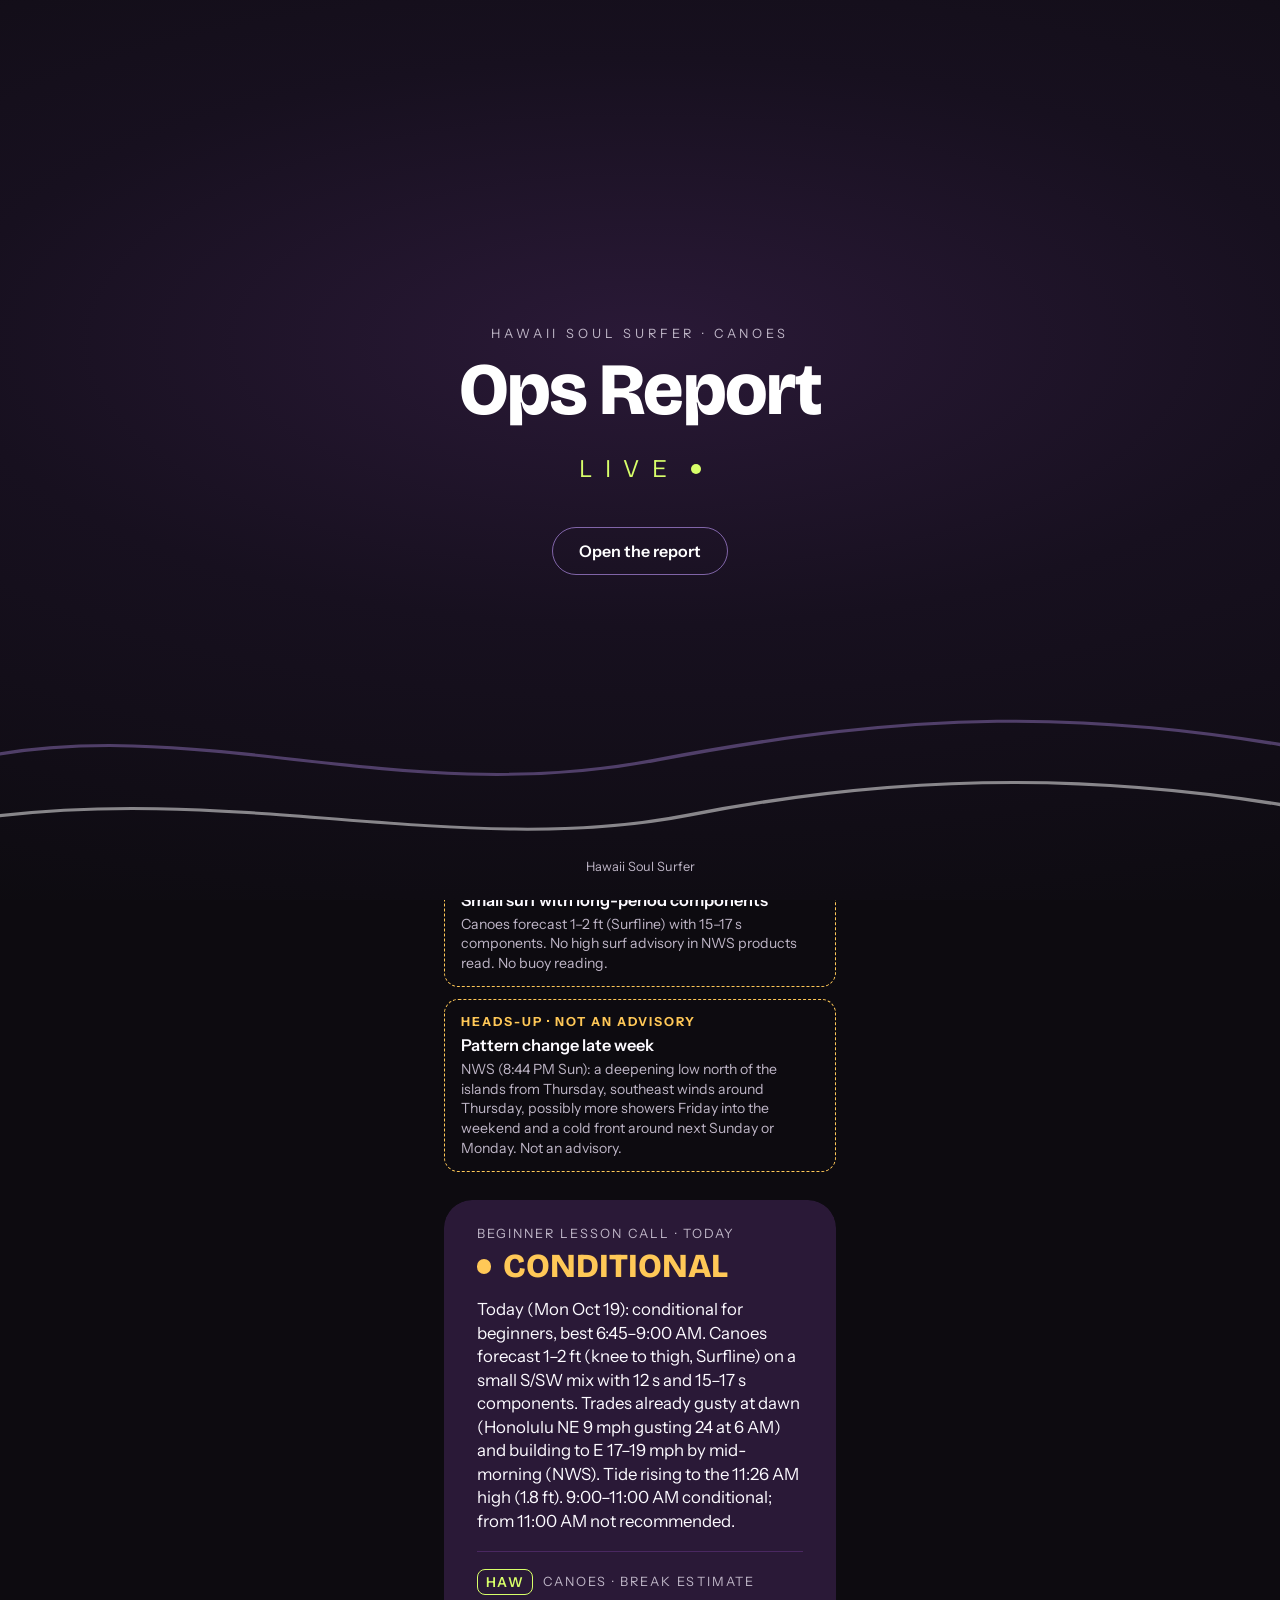
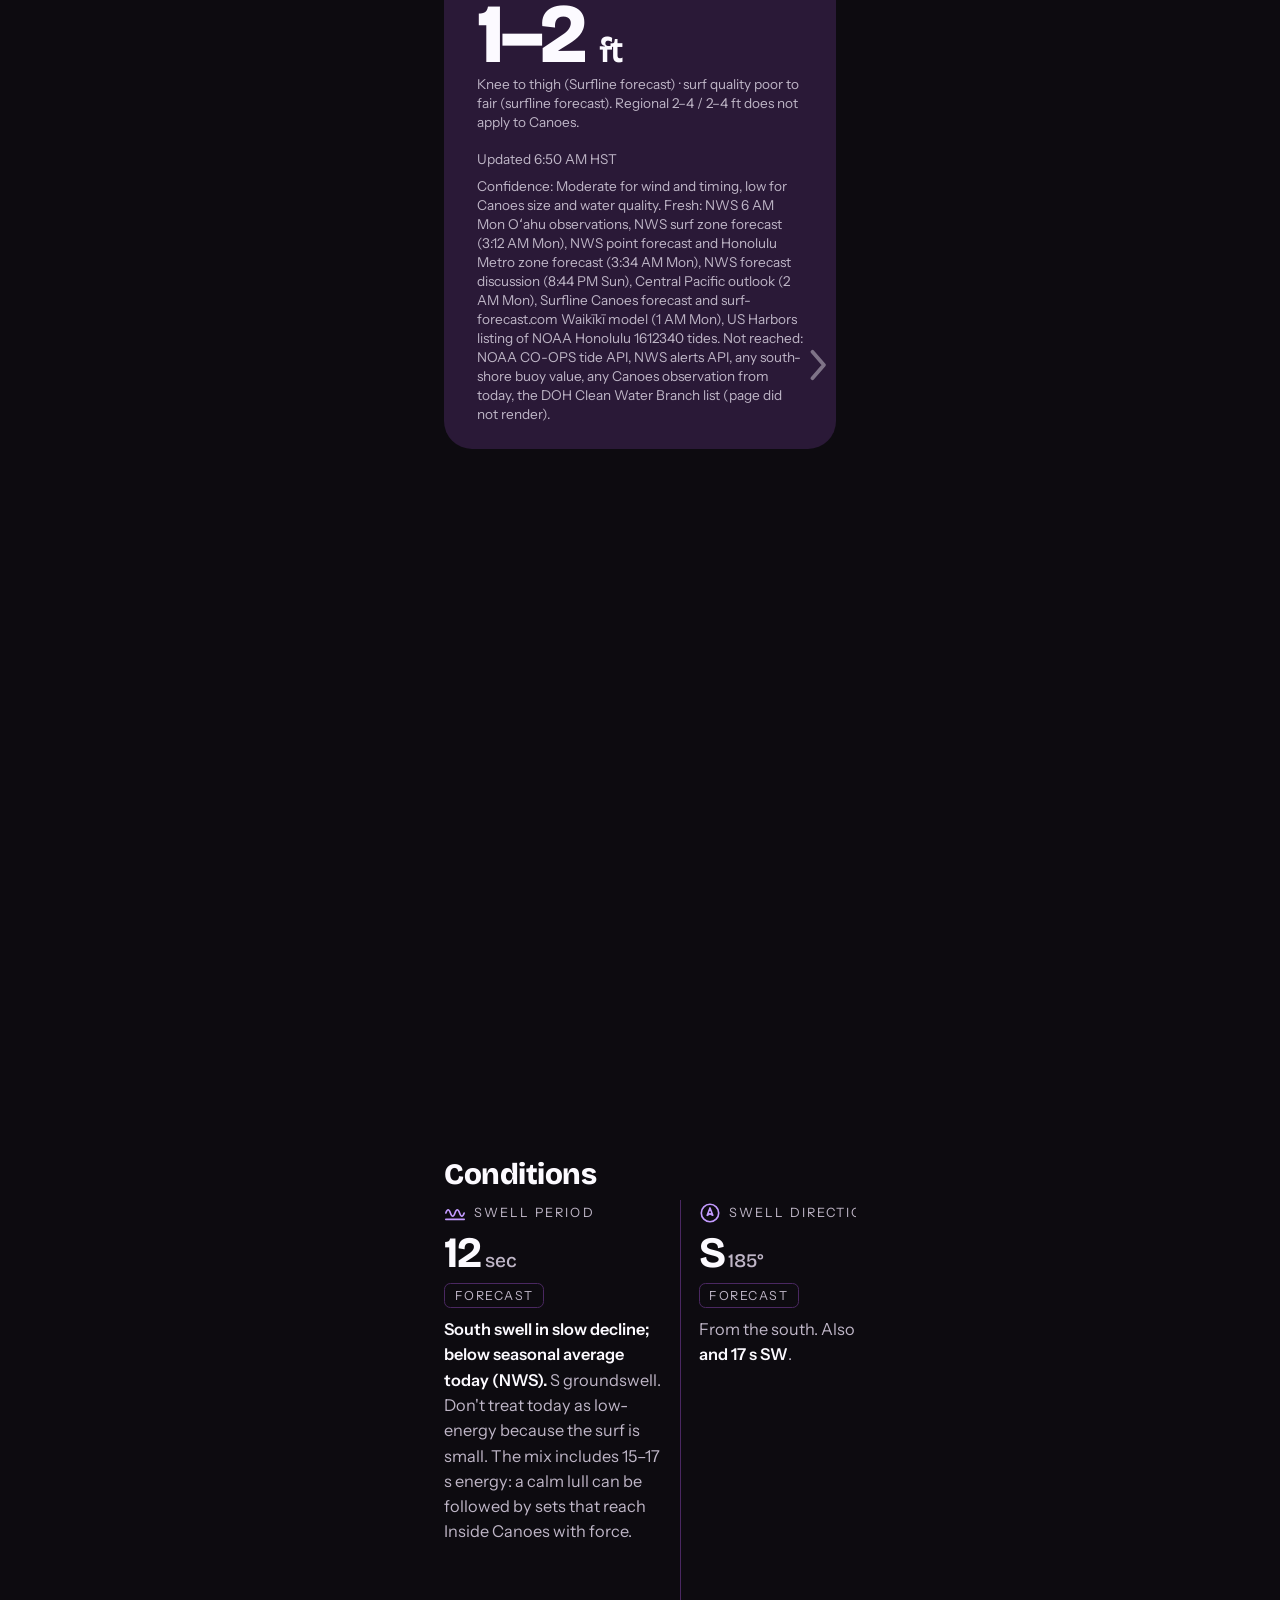
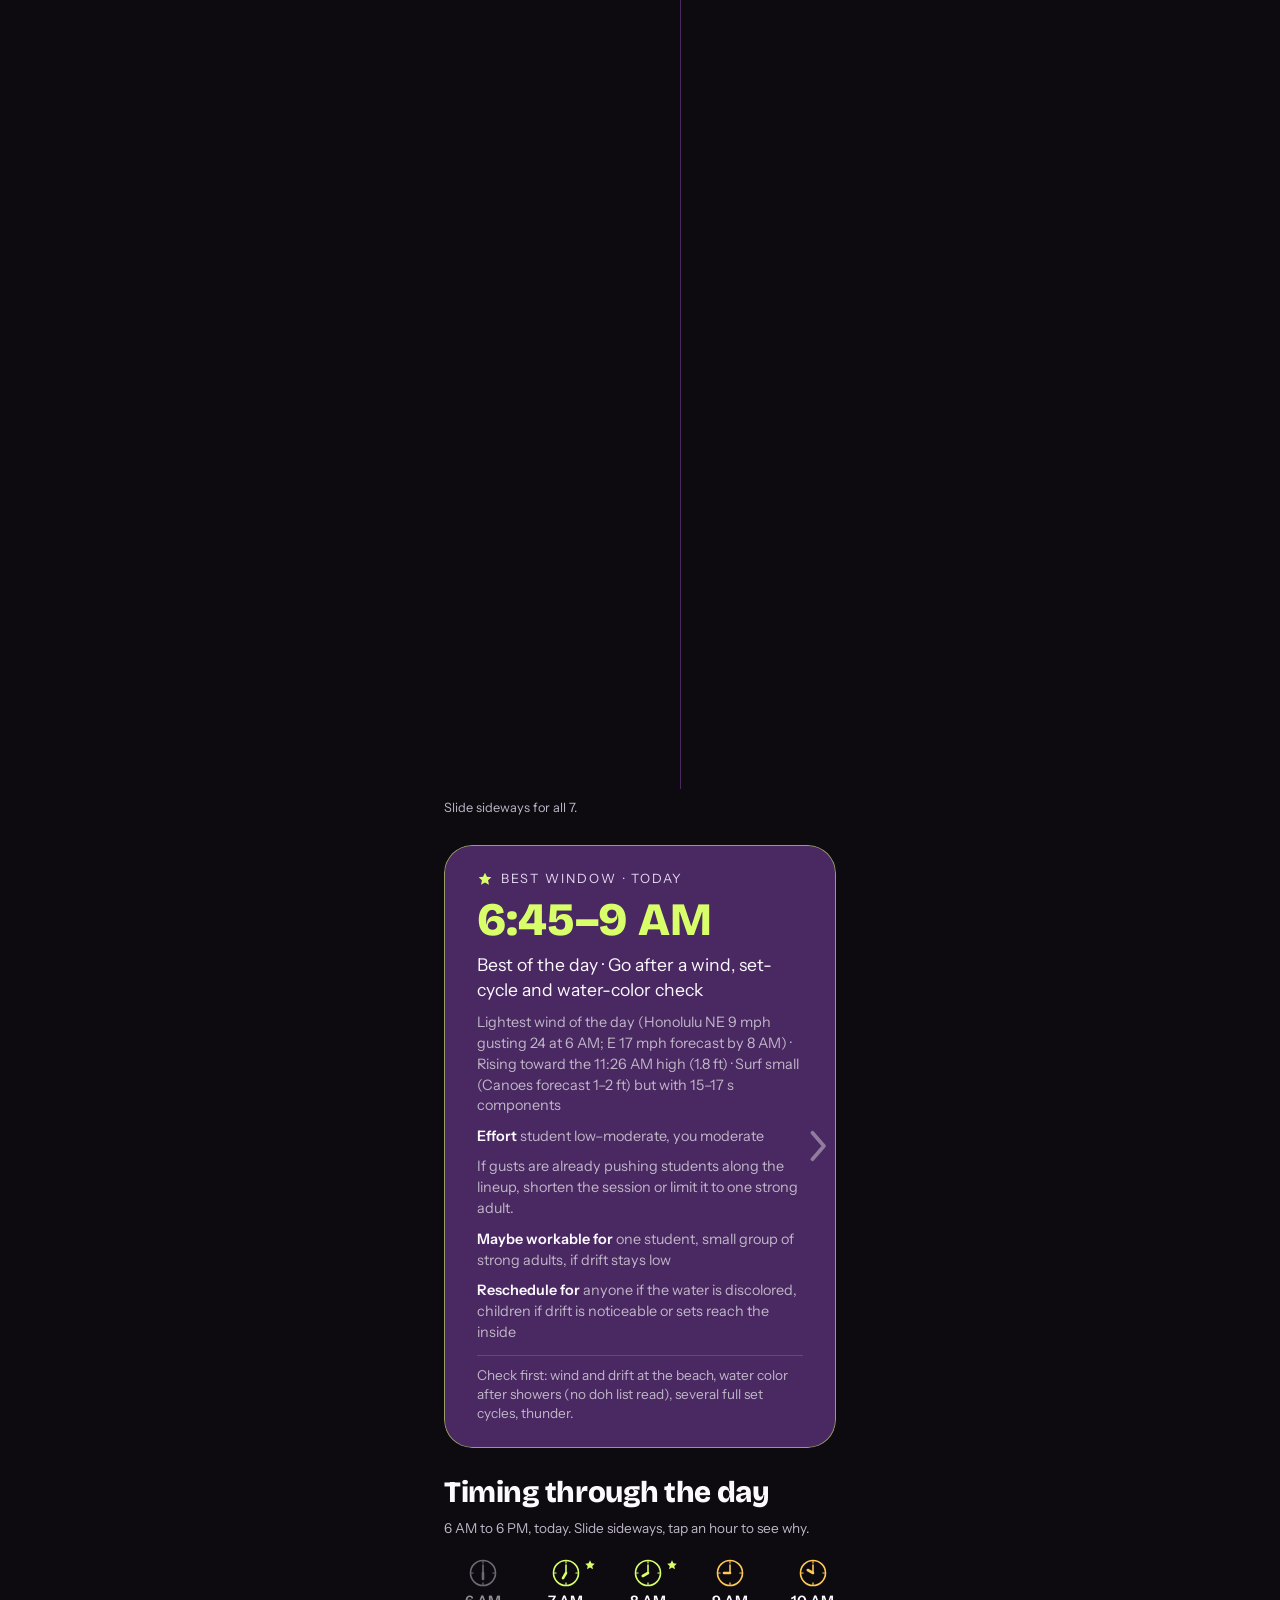
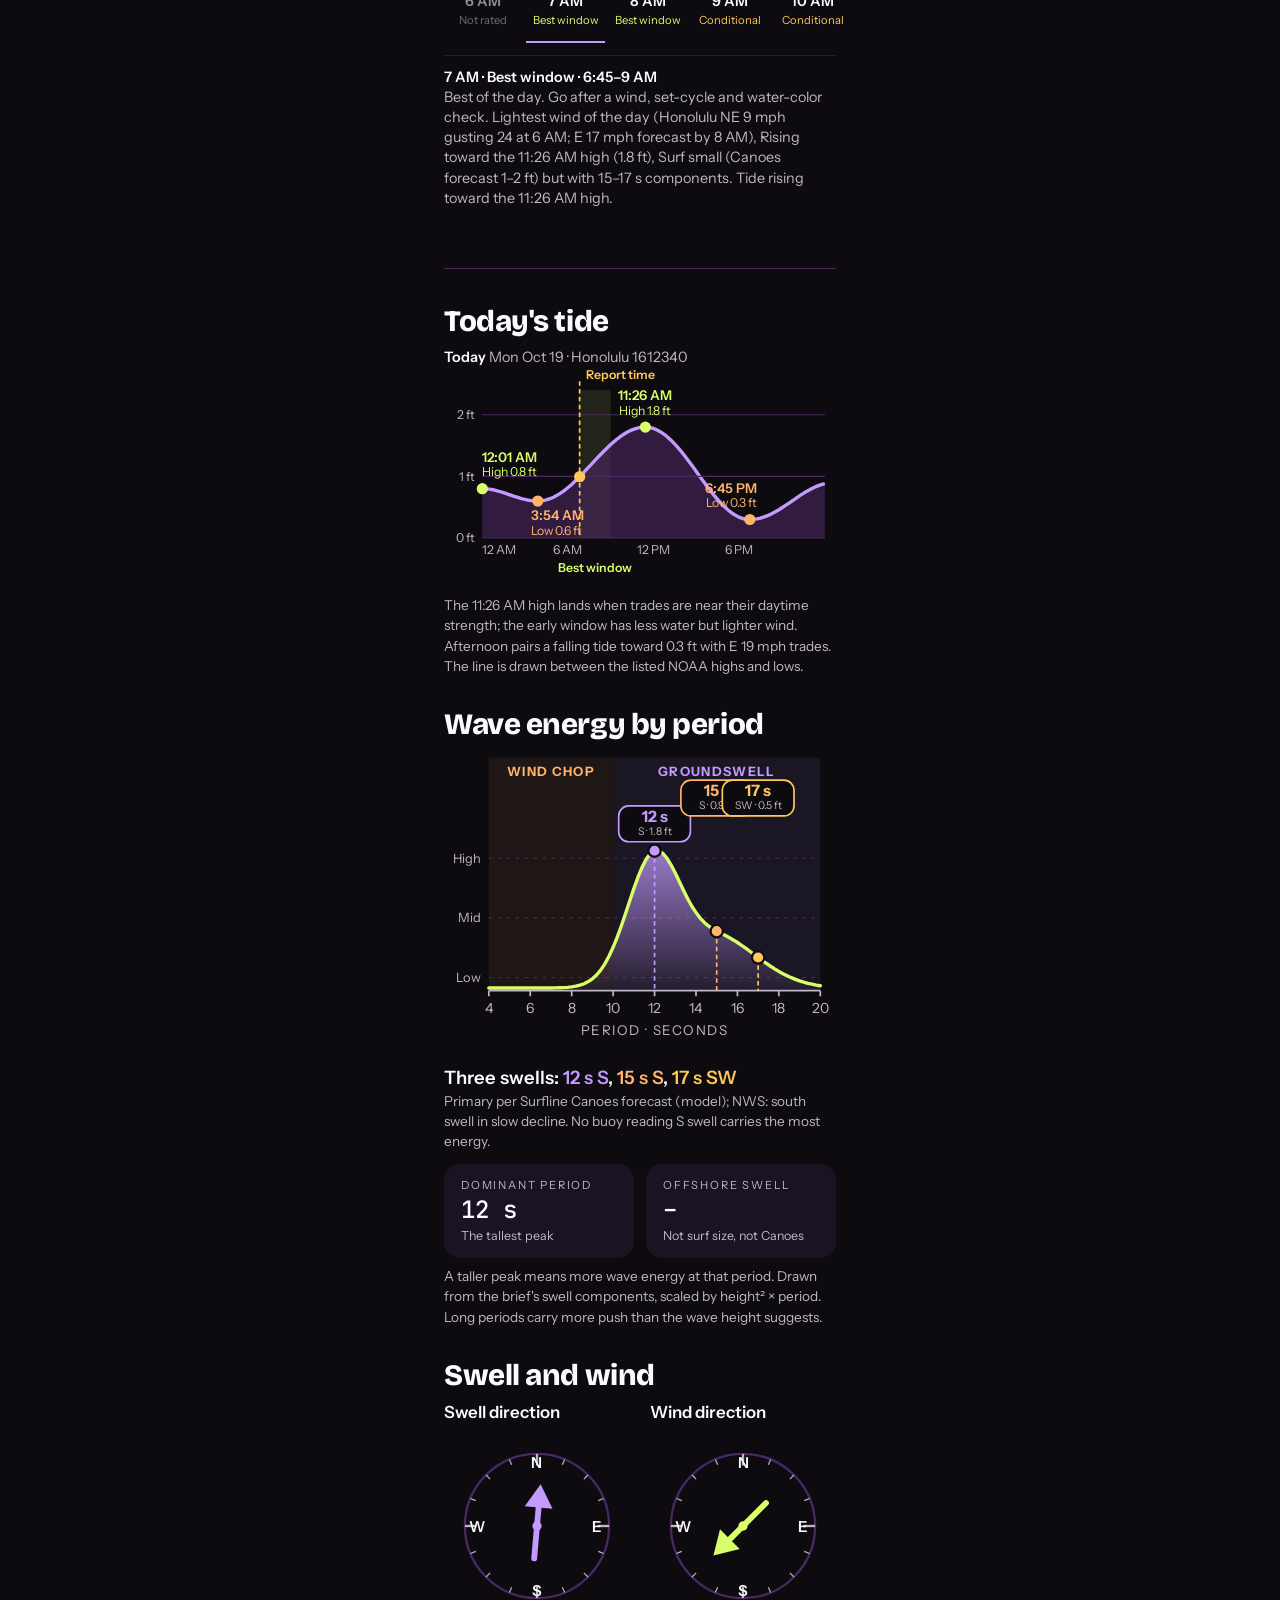
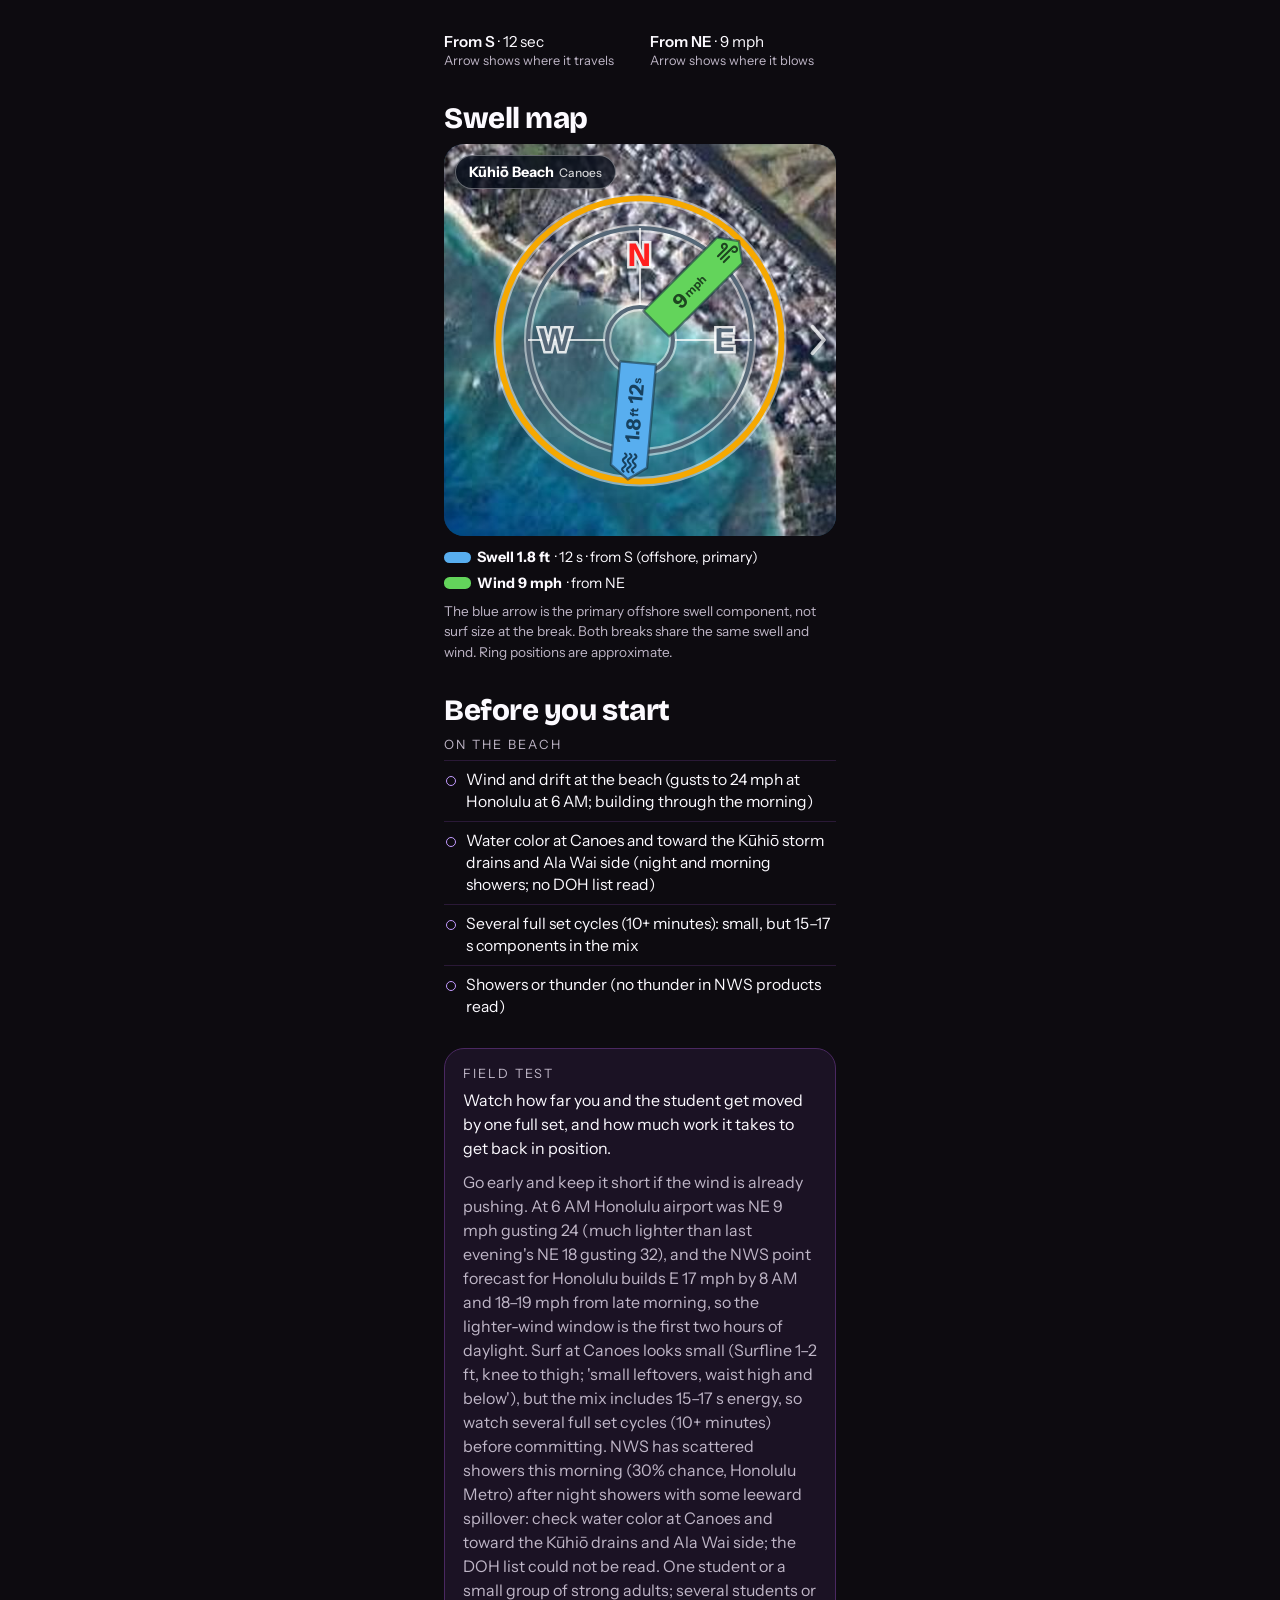
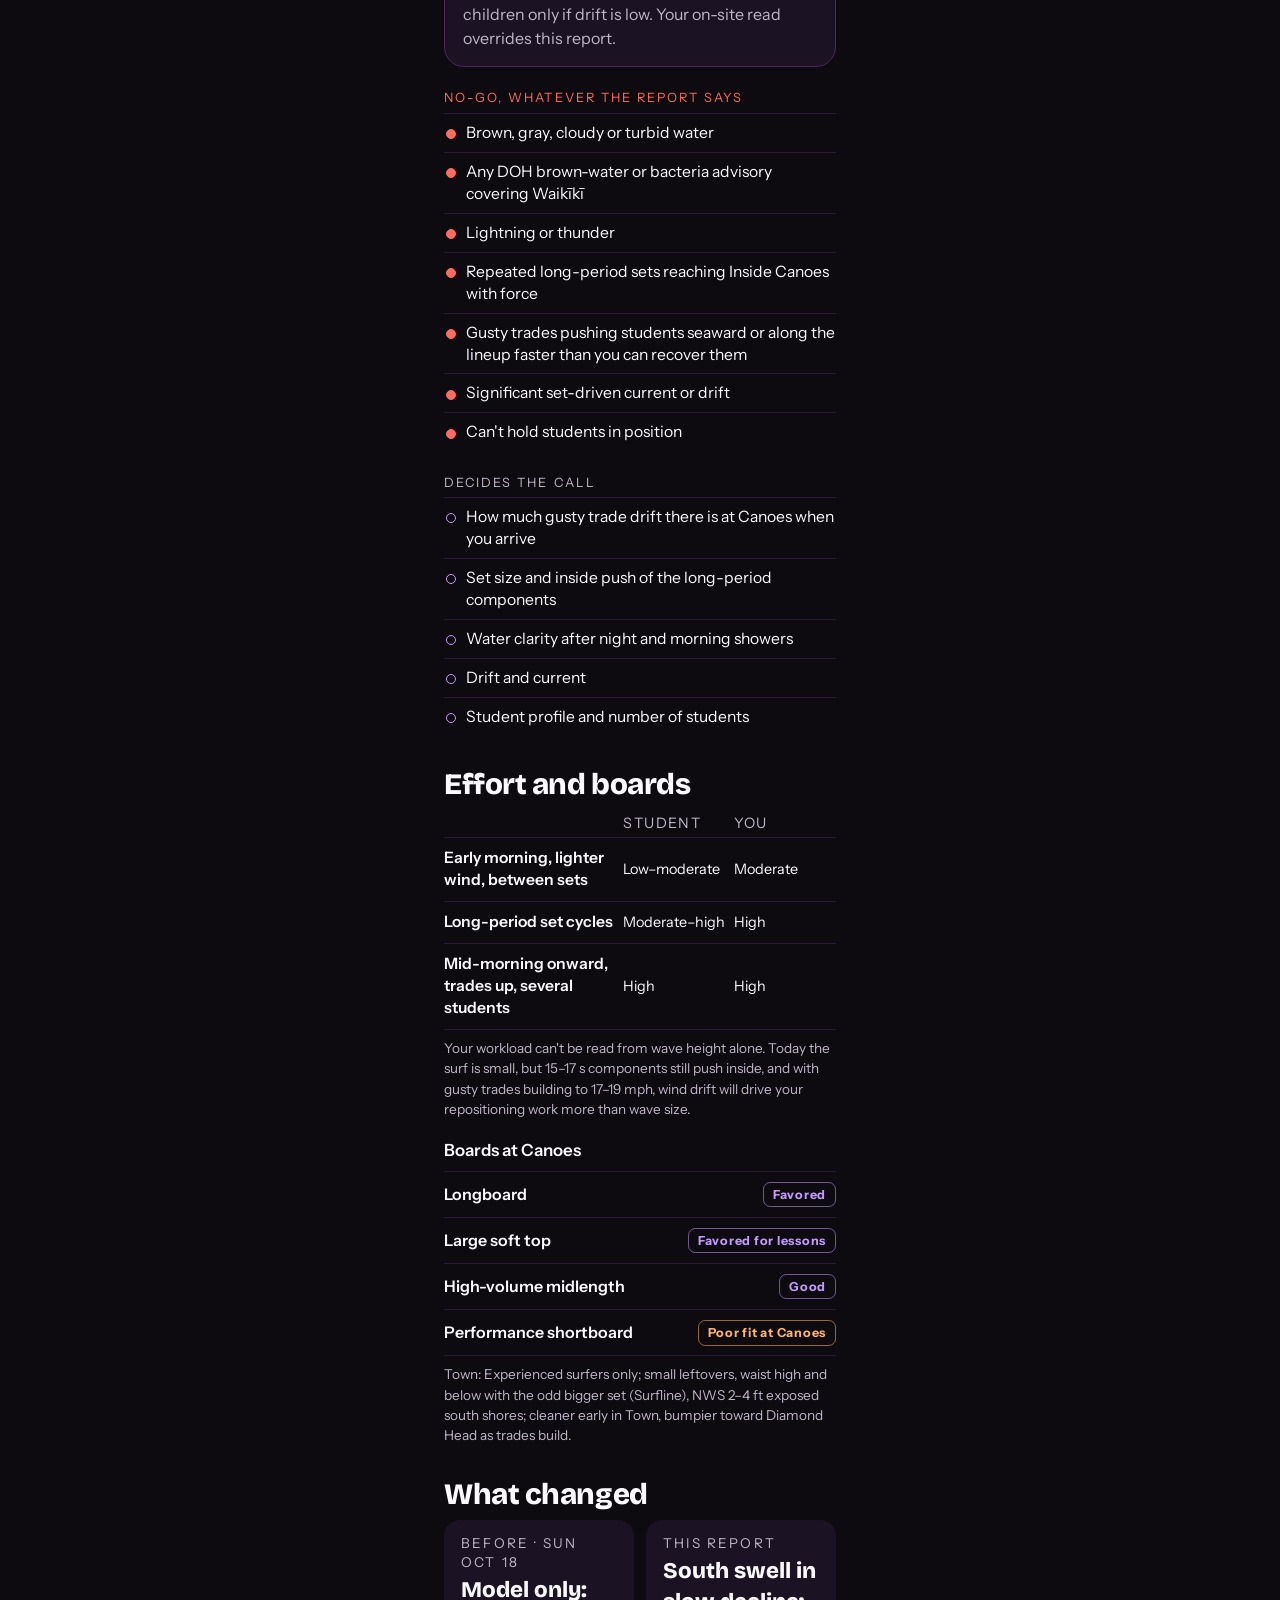
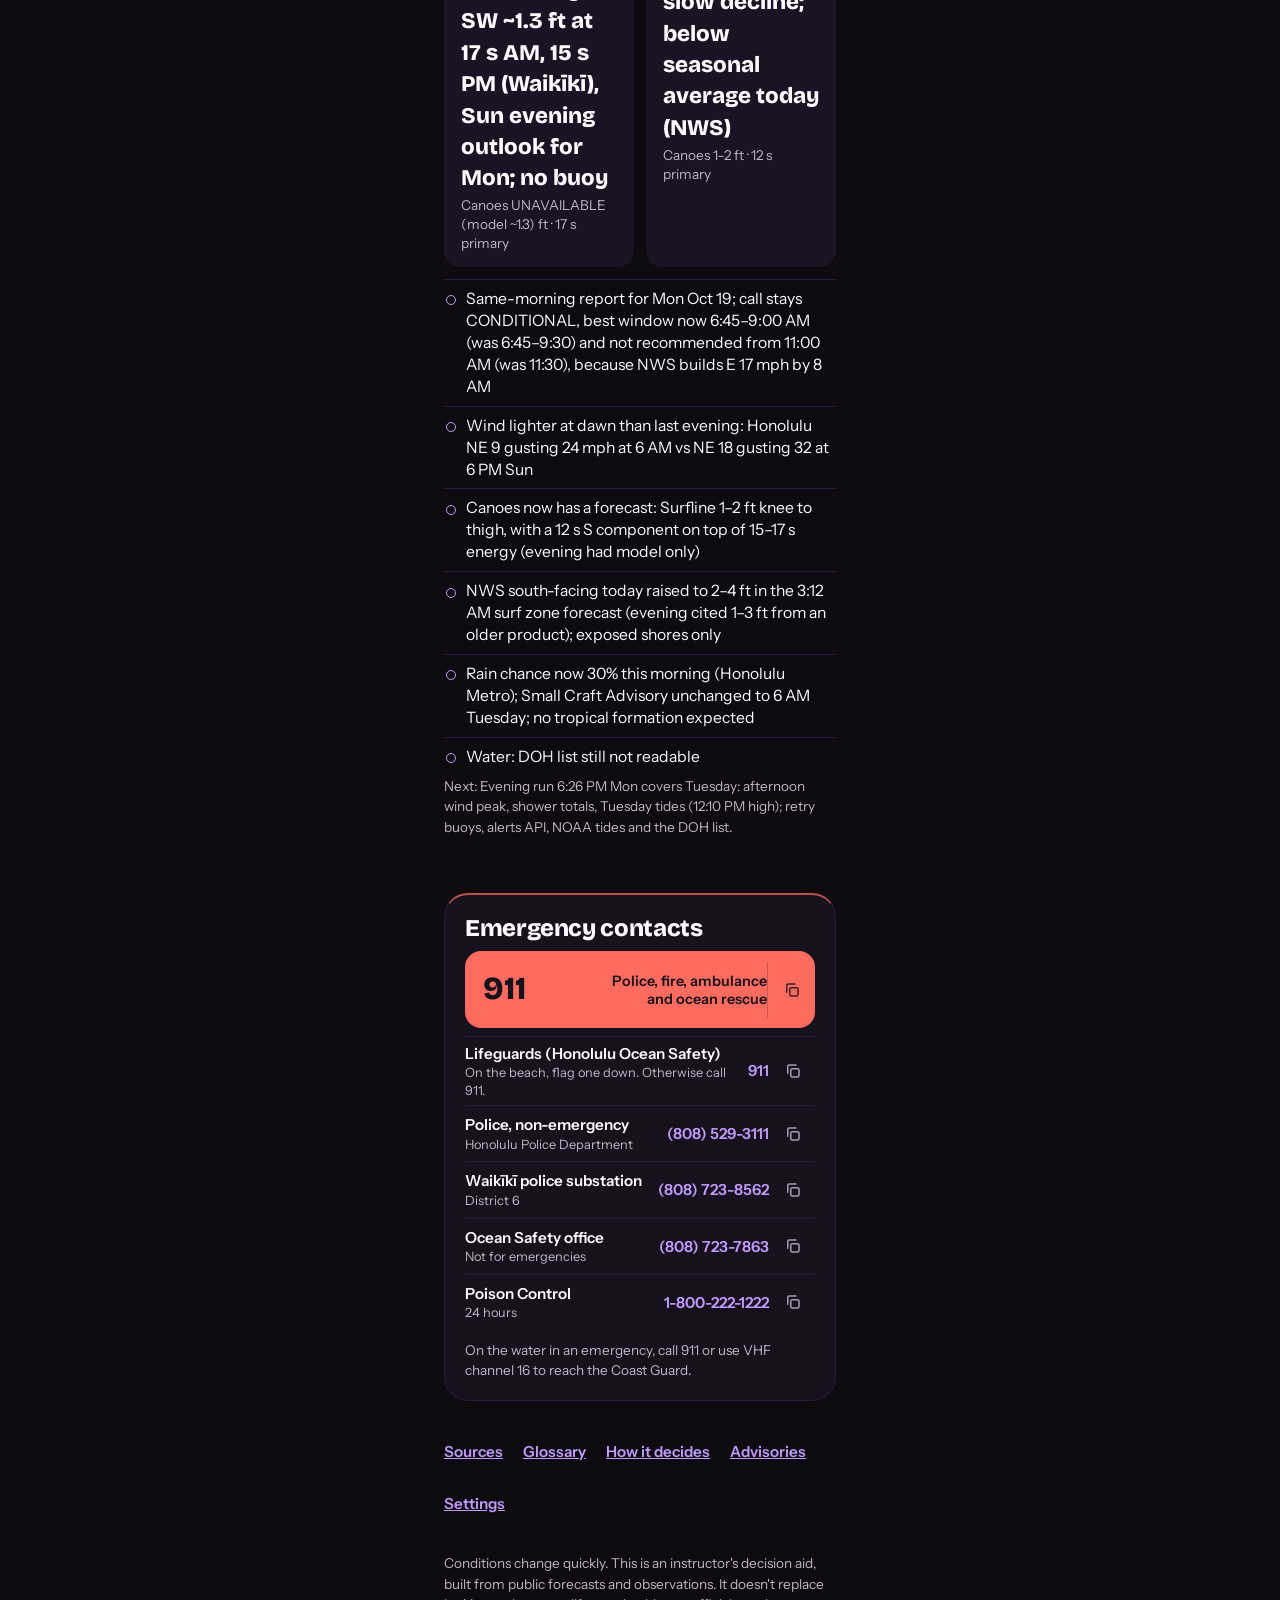
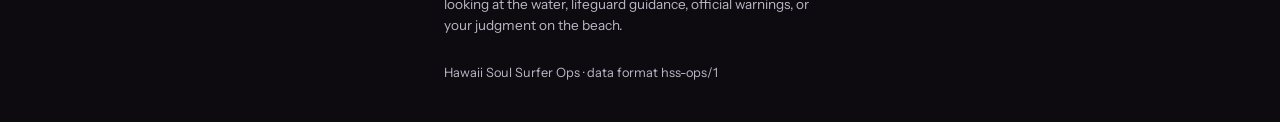
==== commit 603adf49: "Ops report 2026-10-19 morning Co-Authored-By: Claude Opus 5.5 <noreply@anthropic.com> Claude-Session" ====
--- a/ops/index.html
+++ b/ops/index.html
@@ -763,7 +763,7 @@
 const STAR=s=>`<svg class="star" width="${s}" height="${s}" viewBox="0 0 24 24" fill="currentColor" aria-hidden="true"><path d="M12 2.5l2.9 6.1 6.6.8-4.9 4.6 1.3 6.5L12 17.2 6.1 20.5l1.3-6.5L2.5 9.4l6.6-.8z"/></svg>`;
 
 /* ---------- data ---------- */
-const EMBED={"schema": "hss-ops/1", "run": "EVENING", "report_date": "2026-10-18", "target_date": "2026-10-19", "generated_at": "2026-10-18T18:50:00-10:00", "next_update": "2026-10-19T06:26:00-10:00", "beginner": {"call": "CONDITIONAL", "confidence": "Low to moderate: this is an evening outlook for tomorrow, so confidence is lower than a same-morning report and your morning on-site check decides. Fresh: NWS forecast discussion 3:08 PM Sun, NWS 6 PM Sun Oʻahu observations, Central Pacific outlook 2 PM Sun, surf-forecast.com Waikīkī model 1 PM Sun, US Harbors listing of NOAA Honolulu 1612340 tides, NWS surf zone forecast (product header 5:39 AM Sun). Not reached: NOAA CO-OPS tide API, NWS alerts API, any south-shore buoy value, any Canoes observation from today, every DOH Clean Water Branch list.", "best_window": {"start": "06:45", "end": "09:30"}, "headline": "Tomorrow (Mon Oct 19): conditional for beginners, best 6:45–9:30 AM. Evening outlook, so confidence is lower than a same-morning report; the morning on-site check decides. Small but long-period SW swell (model about 1.3 ft at 17 s at Waikīkī) and fresh to strong trades at today's strength (NWS: E around 20 mph; Honolulu gusted to 32 mph at 6 PM tonight). Rising tide toward the 11:26 AM high (1.8 ft). 9:30–11:30 AM conditional; from 11:30 AM not recommended.", "recommendation": "Plan early and stay flexible. NWS expects trades to hold at current strength through Monday; at 6 PM Sunday Honolulu was NE 18 mph gusting 32 mph, much windier than at dawn today (E about 6 mph), so a light dawn lull is possible but not assured. The south swell keeps declining and NWS has south shores dropping below seasonal average Monday (1–3 ft on exposed shores, not Canoes). The Waikīkī model has a small SW swell at 15–17 s: small at Canoes, but long-period, so watch several full set cycles (10+ minutes) before committing. NWS expects windward showers with some leeward spillover overnight and early morning, so check water color at Canoes and toward the Kūhiō drains and Ala Wai side before going in; no DOH list could be read this run. One student or a small group of strong adults; several students or children only if drift is low at dawn. Your on-site read overrides this report.", "reasons": ["NWS 6 PM Sun observations: Honolulu NE 18 mph gusting 32 mph; Kalaeloa NE 8 gusting 18 mph; Kāneʻohe MCB E 14 gusting 23 mph", "NWS forecast discussion (3:08 PM Sun): fresh to strong trades at current strength for the next couple of days, easing late Tuesday and Wednesday; showers mainly windward and mauka, a few spilling leeward, most numerous at night and early morning", "NWS discussion: south swell continues a slow decline; south shore surf drops below seasonal average Monday and stays relatively small through much of the week", "NWS Oʻahu surf zone forecast: south-facing 1–3 ft Monday AM and PM (exposed shores, not Canoes); E around 20 mph; mostly sunny, scattered showers", "surf-forecast.com Waikīkī (1 PM Sun): Monday 0.4 m (about 1.3 ft) SW at 17 s AM, 0.3–0.4 m at 15 s PM; ENE about 40–45 km/h (about 25–28 mph)", "Honolulu tides Monday (NOAA 1612340 via US Harbors and NWS): low 0.6 ft 3:54 AM, high 1.8 ft 11:26 AM, low 0.3 ft 6:45 PM"], "precheck": ["Wind and drift at the beach at dawn (gusty trades forecast at today's strength)", "Water color at Canoes and toward the Kūhiō storm drains and Ala Wai side (night showers with leeward spillover; no DOH list read)", "Several full set cycles (10+ minutes): small but 15–17 s", "Showers or thunder (no thunder in NWS products read)"], "decisive": ["Whether the trades are light at Waikīkī at dawn or already gusty", "Set size and inside push of the long-period SW swell", "Water clarity after overnight showers", "Drift and current", "Student profile and number of students"], "no_go": ["Brown, gray, cloudy or turbid water", "Any DOH brown-water or bacteria advisory covering Waikīkī", "Lightning or thunder", "Repeated long-period sets reaching Inside Canoes with force", "Gusty trades pushing students seaward or along the lineup faster than you can recover them", "Significant set-driven current or drift", "Can't hold students in position"]}, "general": {"rating": "POOR", "headline": "South swell fading below seasonal average Monday, with a small long-period SW pulse and fresh to strong gusty trades cross to cross-offshore at Waikīkī and Town: small, clean only early, gusty and textured from mid-morning.", "size_ft": "1–3 AM, 1–3 PM (NWS south-facing, Monday; surf zone forecast)", "size_note": "NWS numbers are for exposed south-facing shores. Canoes is far more protected: surf-forecast.com Waikīkī has about 1.3 ft at 17 s Monday morning and 1.0–1.3 ft at 15 s in the afternoon (model only). No Canoes observation or buoy reading this evening.", "surface": "Possibly clean to lightly textured at dawn; textured and gusty from mid-morning with trades at around 20 mph", "favored": ["Longboards / high-volume boards at protected Waikīkī breaks, early", "Experienced surfers on exposed Town reefs early, before the gusty trades peak; small and inconsistent"], "waikiki_note": "No Waikīkī or Canoes observation found for today. Latest NWS-relayed observation found: Waikīkī (Canoes) 1–2 ft, NE 5–10, 10:35 AM Fri Oct 16. Model for Monday: about 1.3 ft at 17 s AM. Expect small with long lulls and occasional bigger sets.", "trend": "South swell declining; small through much of the week; a moderate south-southwest swell expected next weekend (NWS 3:08 PM Sun). Trades fresh to strong through Tuesday, easing late Tuesday–Wednesday, then gentle or disrupted, possibly southeast, Thursday–Friday (NWS)."}, "canoes": {"size_ft": null, "face": "UNAVAILABLE", "quality": "UNAVAILABLE", "status": "UNAVAILABLE", "note": "No Canoes or Waikīkī observation for today or tomorrow. Model only: surf-forecast.com Waikīkī about 1.3 ft at 17 s Monday morning. Surf quality and lesson suitability are rated separately."}, "breaks": [{"name": "Waikīkī (surf-forecast.com model, Mon)", "ft": "About 1.3 ft at 17 s SW AM, 1.0–1.3 ft at 15 s PM (issued 1 PM Sun)", "zone": "Waikīkī"}, {"name": "Waikīkī / Canoes (NWS-relayed observation, Fri Oct 16 10:35 AM)", "ft": "1–2 ft (two days old, not today)", "zone": "Waikīkī"}, {"name": "Oʻahu south-facing (NWS, Mon)", "ft": "1–3 AM, 1–3 PM (NWS surf zone forecast)", "zone": "Town"}], "regional": {"am_ft": "1–3", "pm_ft": "1–3", "status": "FORECAST", "scope": "NWS Oʻahu surf zone forecast, south-facing shores, Monday Oct 19 (product header 5:39 AM HST Sun). Exposed shores only; never applies directly to Canoes."}, "swell": {"status": "FORECAST", "components": [{"ft": 1.3, "s": 17, "deg": 225, "dir": "SW", "role": "Model only: surf-forecast.com Waikīkī nearshore forecast, Mon AM (0.4 m at 17 s), easing to 15 s in the afternoon. NWS: current south swell in slow decline. No buoy reading"}], "offshore": {"ft": null, "s": null, "dir": null, "source": "No south-shore buoy value read. NDBC and NOAA data pages blocked; PacIOOS 51212 and 51211 pages load without values; IOOS ERDDAP CDIP 238 (51212) metadata shows data through 6:15 AM HST today, but the values could not be fetched.", "status": "UNAVAILABLE"}, "trend": "South swell in slow decline; below seasonal average Monday", "trend_prev": "Sunday: NWS had the mid to long period SSW swell declining, south-facing 3–5 ft AM and 2–4 ft PM", "trend_next": "Relatively small through much of the week; moderate south-southwest swell expected next weekend (NWS 3:08 PM Sun)", "effects": ["Long lulls, then occasional sets above the average wave", "15–17 s sets push further inside and with more force than their size suggests", "Set-driven current more likely on set cycles", "Fresh to strong east trades add lateral and seaward drift", "North and east swells are mostly blocked at Waikīkī"], "warning": "Don't treat Monday as low-energy because the swell is small. The model has 17 s in the morning and 15 s in the afternoon: a calm lull can be followed by sets that reach Inside Canoes with force."}, "wind": {"dir": "E", "deg": 90, "kt": 17, "gust_kt": null, "status": "FORECAST", "effect": "East to ENE trades are cross to cross-offshore at Waikīkī: cleaner faces, but drift along the lineup and seaward for students and boards, stronger in gusts", "forecast": "NWS Oʻahu surf zone forecast: E around 20 mph tonight and Monday. NWS discussion (3:08 PM Sun): fresh to strong trades at current strength for the next couple of days; Small Craft Advisory until 6 AM Tuesday. surf-forecast.com Waikīkī: ENE about 40–45 km/h Monday.", "trend": "Same strength Monday as today; easing late Tuesday and Wednesday; gentle or disrupted, possibly southeast, Thursday–Friday (NWS)", "note": "Measured 6 PM Sun (NWS roundup, mph): Honolulu NE 18 gusting 32 mph (about 16 gusting 28 kt), Kalaeloa NE 8 gusting 18, Kāneʻohe MCB E 14 gusting 23. 17 kt is NWS 'around 20 mph' converted. No gust forecast for Waikīkī found, so gust is null."}, "surface": {"state": "Possibly clean to lightly textured at dawn; textured and gusty from mid-morning", "drift": "Light to moderate at first light if a dawn lull happens; moderate to strong along the lineup and seaward once trades fill in, stronger in gusts", "limiting": "Fresh to strong gusty E trades; long-period sets; water color after night showers (no DOH list verified)", "status": "INFERRED"}, "tide": {"station": "Honolulu 1612340", "status": "REPORTED", "events": [{"date": "2026-10-18", "time": "18:22", "type": "L", "ft": 0.4}, {"date": "2026-10-19", "time": "00:01", "type": "H", "ft": 0.8}, {"date": "2026-10-19", "time": "03:54", "type": "L", "ft": 0.6}, {"date": "2026-10-19", "time": "11:26", "type": "H", "ft": 1.8}, {"date": "2026-10-19", "time": "18:45", "type": "L", "ft": 0.3}, {"date": "2026-10-20", "time": "00:39", "type": "H", "ft": 0.9}], "phase": "Monday: rising from the 3:54 AM low (0.6 ft) to the 1.8 ft high at 11:26 AM, then falling to the 0.3 ft low at 6:45 PM (US Harbors listing of NOAA 1612340; 12:01 AM, 3:54 AM and 11:26 AM also in the NWS surf zone forecast). NOAA CO-OPS API not reached. Sunrise 6:29 AM, sunset 6:05 PM (NWS).", "positives": ["Rising tide through the early window", "Most water over the reef late morning, around the 11:26 AM high", "Falling tide keeps decent water until about 2 PM"], "conflict": "The 11:26 AM high lands when the trades are usually up; the early window has less water but the best chance of lighter wind. Afternoon pairs a falling tide toward 0.3 ft with gusty trades.", "rule": "High tide is not automatically the best lesson time. Combine tide with swell, current, wind, water quality and the student."}, "current": {"state": "Light between sets if dawn is calm; stronger on set cycles; wind drift moderate to strong once trades fill in", "confidence": "Low", "status": "INFERRED", "drivers": ["Small long-period SW swell (model 15–17 s)", "Set-driven water movement on long-period sets", "Fresh to strong E trades around 20 mph, gusty on the leeward side", "Canoes reef shape and tide (low water late afternoon)"], "between_sets": "Light early if wind is light; light to moderate once trades fill in", "during_sets": "Stronger push likely on long-period sets", "post_set": "Drift after sets, added to wind drift", "field_test": "Watch how far you and the student get moved by one full set, and how much work it takes to get back in position.", "one_student": "Workable early if sets stay manageable inside and drift is light to moderate; stay close on set cycles.", "multi_student": "Lower tolerance: gusty wind drift and long-period sets can separate students quickly. Early only, and only if drift is low at dawn."}, "windows": [{"start": "06:45", "end": "09:30", "rating": "BEST", "label": "Best of the day", "go": "Go after a wind, set-cycle and water-color check", "reasons": ["Best chance of lighter wind before trades fill in (not assured: 32 mph gust at Honolulu Sunday evening)", "Rising toward the 11:26 AM high (1.8 ft)", "Swell small but 17 s (model)"], "precheck": ["Wind and drift at the beach", "Water color after night showers (no DOH list read)", "Several full set cycles", "Thunder"], "effort": {"student": "Low–moderate", "coach": "Moderate"}, "notes": ["If the trades are already gusty at dawn, shorten the session or limit it to one strong adult."], "workable_for": ["One student", "Small group of strong adults, if drift stays low"], "avoid_for": ["Anyone if the water is discolored", "Children if drift is noticeable or sets reach the inside"]}, {"start": "09:30", "end": "11:30", "rating": "CONDITIONAL", "label": "Conditional", "go": "Check wind drift, sets and reef depth", "reasons": ["E trades around 20 mph, gusty", "Most water over the reef toward the 11:26 AM high", "Sets still long-period"], "effort": {"student": "Moderate–high", "coach": "High"}, "workable_for": ["One strong adult"], "avoid_for": ["Children", "Several students"]}, {"start": "11:30", "end": "18:00", "rating": "AVOID", "label": "Not recommended for beginners", "go": "Not recommended for beginner lessons", "reasons": ["Fresh to strong trades with leeward gusts (Honolulu gusted 32 mph Sunday evening)", "Long-period SW sets (model 15 s)", "Tide falling to 0.3 ft at 6:45 PM"], "effort": {"student": "High", "coach": "High"}, "avoid_for": ["Beginners generally", "Children", "Several students"]}], "avoid_triggers": ["Brown, gray or cloudy water", "Lightning or thunder", "Flash Flood Warning or Flood Advisory", "Repeated powerful long-period sets reaching Inside Canoes", "Gusty trades pushing students seaward or along the lineup", "Significant set-driven current or wind drift", "Can't hold the teaching lane", "Too much student retrieval", "Too much instructor repositioning"], "effort": [{"when": "Early morning, light wind, between sets", "student": "Low–moderate", "coach": "Moderate"}, {"when": "Long-period set cycles", "student": "Moderate–high", "coach": "High"}, {"when": "Mid-morning onward, trades up, several students", "student": "High", "coach": "High"}], "effort_rule": "Your workload can't be read from wave height alone. Monday the swell is small, but 15–17 s sets still push inside, and with trades at Sunday's strength, wind drift will drive your repositioning work more than wave size.", "boards": {"canoes": [{"board": "Longboard", "fit": "Favored"}, {"board": "Large soft top", "fit": "Favored for lessons"}, {"board": "High-volume midlength", "fit": "Good"}, {"board": "Performance shortboard", "fit": "Poor fit at Canoes"}], "town": "Experienced surfers only for small, gusty sessions; south swell below seasonal average Monday (NWS 1–3 ft exposed shores); cross-offshore trades, gusty from mid-morning."}, "weather": {"sky": "Partly cloudy at Honolulu at 6 PM Sun, 80°F, NE 18 gusting 32 mph; Monday mostly sunny with scattered showers (NWS Oʻahu surf zone forecast)", "showers": "NWS discussion (3:08 PM Sun): typical trade wind pattern, showers mainly windward and mauka with a few spilling leeward due to the strong winds, most numerous at night and early morning. No thunderstorms or flooding mentioned.", "rain_pct": null, "wind": "E around 20 mph tonight and Monday (NWS Oʻahu surf zone forecast); trades at current strength next couple of days (NWS discussion)", "upcoming": {"when": "Tuesday through next weekend", "items": ["Small Craft Advisory until 6 AM Tuesday (NWS)", "Late Tuesday–Wednesday: trades steadily decrease (NWS)", "Thursday–Friday: trades gentle or disrupted, winds may turn southeast; a weak front may eventually push through (NWS, confidence increasing)", "Next weekend: moderate south-southwest swell expected (NWS)"], "note": "No Honolulu zone forecast with a rain percentage was read, so rain_pct is null. Check water color at Waikīkī after any night showers."}}, "alerts": [{"kind": "Small Craft Advisory", "head": "Small Craft Advisory through early Tuesday morning", "issuer": "NWS Honolulu", "in_effect": "Until 6 AM HST Tue Oct 20 (NWS forecast discussion 3:08 PM Sun)", "scope": "All Hawaiian waters except windward Big Island, including Oʻahu Leeward Waters and the Kaiwi Channel. A marine/boating advisory for offshore waters, not a surf advisory for Waikīkī beaches.", "details": "Fresh to strong trades at current strength for the next couple of days; NWS expects to trim it back to the waters around Maui and the Big Island as trades ease late Tuesday–Wednesday. Canoes itself is sheltered from the trade swell."}], "watch": [{"head": "Water quality: no DOH list read this run; Waikīkī not verified", "body": "The DOH Clean Water Branch list was blocked to the fetch tool this evening (brown water, bacteria and sewage all unread). Star-Advertiser and Hawaii News Network (Oct 16) reported brown-water and bacteria advisories on the North Shore; status today not verified. NWS expects night and early-morning showers with some leeward spillover: check water color."}, {"head": "Swell small but long-period", "body": "NWS (3:08 PM Sun): south swell in slow decline, below seasonal average Monday. Model: Waikīkī about 1.3 ft at 17 s AM, 15 s PM. No high surf advisory in NWS products read. No buoy reading."}, {"head": "Gusty leeward trades", "body": "Honolulu NE 18 gusting 32 mph at 6 PM Sunday; NWS keeps trades at current strength through Monday. No wind advisory in the NWS headlines."}, {"head": "Pattern change late week", "body": "NWS (3:08 PM Sun): confidence increasing in an upper trough and surface low north of the state Thursday into the weekend, turning winds southeast and possibly bringing a weak front. Not an advisory."}], "hazards": [{"name": "Flood watch or warning", "state": "NONE_VERIFIED", "note": "NWS discussion (3:08 PM Sun) lists only the Small Craft Advisory. forecastbar.com (NWS feed) shows no Honolulu County alerts; NWS alerts API not reachable."}, {"name": "Flash flood warning", "state": "NONE_VERIFIED", "note": "None in NWS products read; last Honolulu County one ended Oct 8 (forecastbar.com)."}, {"name": "Flood advisory, Oʻahu", "state": "NONE_VERIFIED", "note": "None in products read; alerts API not read."}, {"name": "High surf advisory, South Shore", "state": "NONE_VERIFIED", "note": "Not in the NWS discussion headlines; south shore below seasonal average Monday."}, {"name": "High surf warning, South Shore", "state": "NONE_VERIFIED"}, {"name": "Small craft advisory", "state": "ACTIVE", "note": "Until 6 AM HST Tuesday; all waters except windward Big Island, including Oʻahu Leeward Waters and the Kaiwi Channel (NWS 3:08 PM Sun)."}, {"name": "Thunderstorm or lightning warning", "state": "NONE_VERIFIED", "note": "No product read mentions thunderstorms."}, {"name": "Wind advisory", "state": "NONE_VERIFIED", "note": "None in NWS discussion headlines."}, {"name": "Tsunami", "state": "NONE_VERIFIED", "note": "Nothing in NWS products read; tsunami center not checked."}, {"name": "DOH brown water advisory, Waikīkī", "state": "UNAVAILABLE", "note": "DOH list blocked to the fetch tool this run."}, {"name": "DOH bacteria or sewage advisory, Waikīkī", "state": "UNAVAILABLE", "note": "Bacteria and sewage lists not reachable."}], "tropical": {"active": "None in the Central Pacific", "note": "Central Pacific Tropical Weather Outlook (2 PM HST Sun Oct 18): tropical cyclone formation is not expected during the next 7 days. Hurricane Trudy is offshore of southwestern Mexico (eastern Pacific, NHC advisories)."}, "water": {"status": "NOT_VERIFIED", "inventory_verified": false, "headline": "DOH lists not reachable this run: Waikīkī not verified either way; night showers with leeward spillover expected", "statement": "No DOH Clean Water Branch list (brown water, bacteria, sewage) could be read this evening, so no Waikīkī, Oʻahu or statewide advisory status is verified. News reports from Oct 16 describe brown-water and bacteria advisories on Oʻahu's North Shore; not confirmed today. This morning's partial list showed a Kauaʻi brown-water advisory at Anini Beach (Oct 13); not rechecked. Not finding an advisory does not prove the water is clean. Check water color.", "why": "The DOH eha-cloud list blocks the fetch tool. NWS expects showers most numerous at night and early morning with some spilling to leeward areas, which raises runoff risk at Waikīkī.", "checked": {"brown_water": false, "bacteria": false, "sewage": false, "beach": false}, "runoff": "Brown, gray, cloudy or turbid water, or visible runoff: don't go in, advisory or not. DOH guidance: storm runoff can carry sewage and pathogens; stay out of affected water for 48–72 hours after rain stops.", "notices": [{"scope": "Oʻahu", "head": "Brown-water and bacteria advisories, North Shore — reported in news Oct 16, not read on the DOH list, status today not verified", "issued": "2026-10-16"}]}, "changes": {"previous": {"date": "2026-10-18", "swell": "Model only: S ~1.6 ft at 13 s AM, SW 1.3 ft at 17 s PM (Waikīkī), Sun; no buoy", "canoes_ft": "UNAVAILABLE (model ~1.6)", "period_s": 13}, "items": ["Now covers Monday Oct 19; call stays CONDITIONAL, best window shortened to 6:45–9:30 AM (was 6:45–10:00 for Sunday) and not recommended from 11:30 AM, because trades hold at today's strength", "Wind confirmed stronger: Honolulu NE 18 gusting 32 mph at 6 PM vs E about 6 mph at 6 AM", "Swell: south shore drops below seasonal average Monday (NWS 1–3 ft vs 3–5/2–4 Sunday); the small 17 s SW component is now the main swell at Waikīkī (model)", "Small Craft Advisory extended to 6 AM Tuesday (was 6 AM Monday)", "Outlook: moderate SSW swell expected next weekend; trades ease Tue–Wed and may turn SE Thu–Fri (NWS 3:08 PM)", "Water: no DOH list reachable this run (this morning the brown-water list was partly read)"], "next": "Morning run 6:26 AM Mon: dawn wind at Honolulu, overnight shower totals and water color; retry buoys, alerts API, NOAA tides and the DOH lists"}, "sources": [{"name": "NWS Honolulu forecast discussion (3:08 PM HST Oct 18, tgftp.nws.noaa.gov)", "status": "Checked: trades at current strength; showers windward/mauka with leeward spillover; south swell declining, below average Monday; SCA until 6 AM Tue; late-week SE shift"}, {"name": "NWS Surf Forecast for the State of Hawaii (weather.gov/hfo/SRF; header 5:39 AM HST Oct 18)", "status": "Checked: Oʻahu south-facing 1–3 ft Monday; E ~20 mph; Monday tides; sunrise/sunset. Product header is from this morning"}, {"name": "NWS Regional Weather Roundup (6 PM HST Oct 18)", "status": "Checked: Oʻahu wind/sky observations"}, {"name": "NWS active alerts (api.weather.gov)", "status": "Not reachable; checked forecastbar.com NWS alert feed (no Honolulu County alerts) and NWS discussion headlines"}, {"name": "NWS Oʻahu surf observations feed (OMR)", "status": "Checked; latest Waikīkī entry is Oct 16, stale"}, {"name": "NOAA CO-OPS tides API, Honolulu 1612340", "status": "Not reachable; tides from US Harbors (NOAA station listing) and NWS surf zone forecast, which agree"}, {"name": "NDBC/CDIP 51212, 51211, 51213, 51202", "status": "No values: NDBC blocked; PacIOOS pages load without values; ERDDAP CDIP 238 metadata only (data through 6:15 AM HST Oct 18)"}, {"name": "Central Pacific Tropical Weather Outlook (2 PM HST Oct 18, nhc.noaa.gov)", "status": "Checked: no formation expected in 7 days"}, {"name": "Hawaiʻi DOH Clean Water Branch advisory list (eha-cloud)", "status": "Not reachable (blocked to the fetch tool)"}, {"name": "Star-Advertiser / Hawaii News Network (Oct 16): North Shore brown-water/bacteria advisories", "status": "HNN article read (no beach names); Star-Advertiser did not load"}, {"name": "surf-forecast.com Waikīkī, Oʻahu (1 PM Oct 18)", "status": "Checked, third-party model"}, {"name": "Surfline / Surf News Network (Canoes observation)", "status": "Not reached"}], "gaps": ["No Canoes or Waikīkī observation for today; Canoes size UNAVAILABLE (model only)", "No south-shore buoy value; offshore swell UNAVAILABLE", "DOH brown-water, bacteria and sewage lists not read; water quality not verified", "NWS active-alerts API not reachable; alerts verified from NWS text products and an NWS alert feed mirror", "NOAA CO-OPS tide API not reached (tides from US Harbors and NWS)", "NWS surf zone forecast not reissued since 5:39 AM (or the update was not seen)", "No Honolulu zone forecast rain percentage; no gust forecast for Waikīkī", "Tsunami center not checked", "Current is inferred, not measured", "Evening outlook for tomorrow: lower confidence than a same-morning report"]};
+const EMBED={"schema": "hss-ops/1", "run": "MORNING", "report_date": "2026-10-19", "target_date": "2026-10-19", "generated_at": "2026-10-19T06:50:00-10:00", "next_update": "2026-10-19T18:26:00-10:00", "beginner": {"call": "CONDITIONAL", "confidence": "Moderate for wind and timing, low for Canoes size and water quality. Fresh: NWS 6 AM Mon Oʻahu observations, NWS surf zone forecast (3:12 AM Mon), NWS point forecast and Honolulu Metro zone forecast (3:34 AM Mon), NWS forecast discussion (8:44 PM Sun), Central Pacific outlook (2 AM Mon), Surfline Canoes forecast and surf-forecast.com Waikīkī model (1 AM Mon), US Harbors listing of NOAA Honolulu 1612340 tides. Not reached: NOAA CO-OPS tide API, NWS alerts API, any south-shore buoy value, any Canoes observation from today, the DOH Clean Water Branch list (page did not render).", "best_window": {"start": "06:45", "end": "09:00"}, "headline": "Today (Mon Oct 19): conditional for beginners, best 6:45–9:00 AM. Canoes forecast 1–2 ft (knee to thigh, Surfline) on a small S/SW mix with 12 s and 15–17 s components. Trades already gusty at dawn (Honolulu NE 9 mph gusting 24 at 6 AM) and building to E 17–19 mph by mid-morning (NWS). Tide rising to the 11:26 AM high (1.8 ft). 9:00–11:00 AM conditional; from 11:00 AM not recommended.", "recommendation": "Go early and keep it short if the wind is already pushing. At 6 AM Honolulu airport was NE 9 mph gusting 24 (much lighter than last evening's NE 18 gusting 32), and the NWS point forecast for Honolulu builds E 17 mph by 8 AM and 18–19 mph from late morning, so the lighter-wind window is the first two hours of daylight. Surf at Canoes looks small (Surfline 1–2 ft, knee to thigh; 'small leftovers, waist high and below'), but the mix includes 15–17 s energy, so watch several full set cycles (10+ minutes) before committing. NWS has scattered showers this morning (30% chance, Honolulu Metro) after night showers with some leeward spillover: check water color at Canoes and toward the Kūhiō drains and Ala Wai side; the DOH list could not be read. One student or a small group of strong adults; several students or children only if drift is low. Your on-site read overrides this report.", "reasons": ["NWS 6 AM Mon observations: Honolulu NE 9 mph gusting 24; Kalaeloa NE 6; Kāneʻohe MCB E 13 gusting 25", "NWS point forecast, Honolulu (3:34 AM Mon): E 12 mph 5 AM, 17 mph 8 AM, 18 mph 11 AM, 19 mph 2–5 PM; showers chance through late morning", "NWS Oʻahu surf zone forecast (3:12 AM Mon): south-facing 2–4 ft AM and PM (exposed shores, not Canoes); E 15–20 mph; mostly cloudy until noon, then mostly sunny, with showers", "Surfline Canoes (LOTUS forecast): 1–2 ft, knee to thigh, poor to fair; S 1.8 ft at 12 s, S 0.9 ft at 15 s, SW 0.5 ft at 17 s; ENE 15 kt gusting 27 kt (model)", "surf-forecast.com Waikīkī (1 AM Mon): about 1.5 ft at 17 s SW morning, 12–15 s afternoon; ENE 35–40 km/h", "Honolulu tides today (NOAA 1612340 via US Harbors and NWS): low 0.6 ft 3:54 AM, high 1.8 ft 11:26 AM, low 0.3 ft 6:45 PM"], "precheck": ["Wind and drift at the beach (gusts to 24 mph at Honolulu at 6 AM; building through the morning)", "Water color at Canoes and toward the Kūhiō storm drains and Ala Wai side (night and morning showers; no DOH list read)", "Several full set cycles (10+ minutes): small, but 15–17 s components in the mix", "Showers or thunder (no thunder in NWS products read)"], "decisive": ["How much gusty trade drift there is at Canoes when you arrive", "Set size and inside push of the long-period components", "Water clarity after night and morning showers", "Drift and current", "Student profile and number of students"], "no_go": ["Brown, gray, cloudy or turbid water", "Any DOH brown-water or bacteria advisory covering Waikīkī", "Lightning or thunder", "Repeated long-period sets reaching Inside Canoes with force", "Gusty trades pushing students seaward or along the lineup faster than you can recover them", "Significant set-driven current or drift", "Can't hold students in position"]}, "general": {"rating": "POOR", "headline": "Small S/SW leftovers below seasonal average with breezy, gusty ENE trades: clean-ish early in Town, bumpier toward Diamond Head as trades build; poor to fair at best.", "size_ft": "2–4 AM, 2–4 PM (NWS south-facing, Monday; surf zone forecast 3:12 AM)", "size_note": "NWS numbers are for exposed south-facing shores. Canoes is far more protected: Surfline forecasts 1–2 ft (knee to thigh) at Canoes and surf-forecast.com about 1.5 ft at Waikīkī. Forecasts only: no Canoes observation or buoy reading this morning.", "surface": "Fair to lightly textured early; textured and gusty from mid-morning as E trades reach 17–19 mph", "favored": ["Longboards / high-volume boards at protected Waikīkī breaks, early", "Experienced surfers on exposed Town reefs early, before the trades peak; small, waist high and below with the odd bigger set (Surfline)"], "waikiki_note": "No Waikīkī or Canoes observation found for today; latest NWS-relayed Waikīkī observation found is from Oct 14. Surfline forecasts Canoes 1–2 ft, knee to thigh. Expect small with lulls and occasional longer-period sets.", "trend": "South swell continues a slow decline; south shore small through much of the week; moderate south-southwest swell expected next weekend (NWS). Trades moderate to locally windy through Tuesday, easing Tuesday–Wednesday, then gentle or disrupted, possibly southeast, Thursday–Friday (NWS)."}, "canoes": {"size_ft": "1–2", "face": "Knee to thigh (Surfline forecast)", "quality": "Poor to fair (Surfline forecast)", "status": "FORECAST", "note": "Surfline LOTUS forecast for Canoes, not an observation; no Canoes observation found this morning. Surf quality and lesson suitability are rated separately."}, "breaks": [{"name": "Canoes (Surfline forecast, Mon)", "ft": "1–2 ft, knee to thigh; S 1.8 ft 12 s, S 0.9 ft 15 s, SW 0.5 ft 17 s", "zone": "Waikīkī"}, {"name": "Waikīkī (surf-forecast.com model, Mon)", "ft": "About 1.5 ft at 17 s SW AM; 12–15 s PM (issued 1 AM Mon)", "zone": "Waikīkī"}, {"name": "Oʻahu south-facing (NWS, Mon)", "ft": "2–4 AM, 2–4 PM (NWS surf zone forecast 3:12 AM)", "zone": "Town"}], "regional": {"am_ft": "2–4", "pm_ft": "2–4", "status": "FORECAST", "scope": "NWS Oʻahu surf zone forecast, south-facing shores, Monday Oct 19 (issued 3:12 AM HST Mon). Exposed shores only; never applies directly to Canoes."}, "swell": {"status": "FORECAST", "components": [{"ft": 1.8, "s": 12, "deg": 185, "dir": "S", "role": "Primary per Surfline Canoes forecast (model); NWS: south swell in slow decline. No buoy reading"}, {"ft": 0.9, "s": 15, "deg": 177, "dir": "S", "role": "Secondary, long period (Surfline model)"}, {"ft": 0.5, "s": 17, "deg": 215, "dir": "SW", "role": "Small long-period SW (Surfline model; surf-forecast.com has 17 s SW as its main morning component)"}], "offshore": {"ft": null, "s": null, "dir": null, "source": "No south-shore buoy value read. NDBC blocked to this run; PacIOOS Kalaeloa (51212) page loads without values.", "status": "UNAVAILABLE"}, "trend": "South swell in slow decline; below seasonal average today (NWS)", "trend_prev": "Sunday: NWS had the mid to long period SSW swell declining", "trend_next": "Small through much of the week (NWS south-facing 1–3 ft Tuesday); moderate south-southwest swell expected next weekend", "effects": ["Lulls, then occasional sets above the average wave", "15–17 s components push further inside and with more force than their size suggests", "Set-driven current more likely on set cycles", "Gusty ENE trades add lateral and seaward drift", "North and east swells are mostly blocked at Waikīkī"], "warning": "Don't treat today as low-energy because the surf is small. The mix includes 15–17 s energy: a calm lull can be followed by sets that reach Inside Canoes with force."}, "wind": {"dir": "NE", "deg": 45, "kt": 8, "gust_kt": 21, "status": "OBSERVED", "effect": "NE to E trades are offshore to cross-offshore at Waikīkī: cleaner faces, but drift along the lineup and seaward for students and boards, stronger in gusts", "forecast": "NWS point forecast, Honolulu (3:34 AM Mon): E 17 mph 8 AM, 18 mph 11 AM, 19 mph 2–5 PM, 17 mph evening. NWS surf zone forecast: E 15–20 mph today. Surfline model: ENE 15 kt gusting 27 kt. Small Craft Advisory until 6 AM Tuesday.", "trend": "Building through the morning; moderate to locally windy through Tuesday (NWS point forecast E 18–21 mph Tuesday); easing Tuesday–Wednesday; gentle or disrupted, possibly southeast, Thursday–Friday (NWS)", "note": "Observed 6 AM Mon at Honolulu airport (NWS roundup): NE 9 mph gusting 24 (8 kt gusting 21 kt). Airport, not Waikīkī. Last evening at 6 PM it was NE 18 gusting 32 mph."}, "surface": {"state": "Fair to lightly textured early; textured and gusty from mid-morning", "drift": "Light to moderate at first light, gusty; moderate to strong along the lineup and seaward once trades reach 17–19 mph", "limiting": "Gusty E to NE trades; long-period set components; water color after showers (no DOH list verified)", "status": "INFERRED"}, "tide": {"station": "Honolulu 1612340", "status": "REPORTED", "events": [{"date": "2026-10-19", "time": "00:01", "type": "H", "ft": 0.8}, {"date": "2026-10-19", "time": "03:54", "type": "L", "ft": 0.6}, {"date": "2026-10-19", "time": "11:26", "type": "H", "ft": 1.8}, {"date": "2026-10-19", "time": "18:45", "type": "L", "ft": 0.3}, {"date": "2026-10-20", "time": "00:39", "type": "H", "ft": 0.9}], "phase": "Rising from the 3:54 AM low (0.6 ft) to the 1.8 ft high at 11:26 AM, then falling to the 0.3 ft low at 6:45 PM (US Harbors listing of NOAA 1612340; the 11:26 AM 1.8 ft high also in the NWS surf zone forecast issued 3:12 AM today). NOAA CO-OPS API not reached. Sunrise 6:29 AM, sunset 6:05 PM (NWS).", "positives": ["Rising tide through the early window", "Most water over the reef late morning, around the 11:26 AM high", "Falling tide keeps decent water until about 2 PM"], "conflict": "The 11:26 AM high lands when trades are near their daytime strength; the early window has less water but lighter wind. Afternoon pairs a falling tide toward 0.3 ft with E 19 mph trades.", "rule": "High tide is not automatically the best lesson time. Combine tide with swell, current, wind, water quality and the student."}, "current": {"state": "Light to moderate between sets early; stronger on set cycles; wind drift moderate to strong once trades build", "confidence": "Low", "status": "INFERRED", "drivers": ["Small S/SW mix with 12 s and 15–17 s components (model)", "Set-driven water movement on longer-period sets", "Gusty NE to E trades, building to 17–19 mph", "Canoes reef shape and tide (low water late afternoon)"], "between_sets": "Light to moderate early; moderate once trades build", "during_sets": "Stronger push likely on long-period sets", "post_set": "Drift after sets, added to wind drift", "field_test": "Watch how far you and the student get moved by one full set, and how much work it takes to get back in position.", "one_student": "Workable early if sets stay manageable inside and drift is light to moderate; stay close on set cycles.", "multi_student": "Lower tolerance: gusty wind drift and long-period sets can separate students quickly. Early only, and only if drift is low."}, "windows": [{"start": "06:45", "end": "09:00", "rating": "BEST", "label": "Best of the day", "go": "Go after a wind, set-cycle and water-color check", "reasons": ["Lightest wind of the day (Honolulu NE 9 mph gusting 24 at 6 AM; E 17 mph forecast by 8 AM)", "Rising toward the 11:26 AM high (1.8 ft)", "Surf small (Canoes forecast 1–2 ft) but with 15–17 s components"], "precheck": ["Wind and drift at the beach", "Water color after showers (no DOH list read)", "Several full set cycles", "Thunder"], "effort": {"student": "Low–moderate", "coach": "Moderate"}, "notes": ["If gusts are already pushing students along the lineup, shorten the session or limit it to one strong adult."], "workable_for": ["One student", "Small group of strong adults, if drift stays low"], "avoid_for": ["Anyone if the water is discolored", "Children if drift is noticeable or sets reach the inside"]}, {"start": "09:00", "end": "11:00", "rating": "CONDITIONAL", "label": "Conditional", "go": "Check wind drift, sets and reef depth", "reasons": ["E trades 17–18 mph, gusty", "More water over the reef toward the 11:26 AM high", "Sets still include long-period energy"], "effort": {"student": "Moderate–high", "coach": "High"}, "workable_for": ["One strong adult"], "avoid_for": ["Children", "Several students"]}, {"start": "11:00", "end": "18:00", "rating": "AVOID", "label": "Not recommended for beginners", "go": "Not recommended for beginner lessons", "reasons": ["E trades 18–19 mph with leeward gusts (NWS point forecast; Surfline model gusts to 27 kt)", "Long-period S/SW set components", "Tide falling to 0.3 ft at 6:45 PM"], "effort": {"student": "High", "coach": "High"}, "avoid_for": ["Beginners generally", "Children", "Several students"]}], "avoid_triggers": ["Brown, gray or cloudy water", "Lightning or thunder", "Flash Flood Warning or Flood Advisory", "Repeated powerful long-period sets reaching Inside Canoes", "Gusty trades pushing students seaward or along the lineup", "Significant set-driven current or wind drift", "Can't hold the teaching lane", "Too much student retrieval", "Too much instructor repositioning"], "effort": [{"when": "Early morning, lighter wind, between sets", "student": "Low–moderate", "coach": "Moderate"}, {"when": "Long-period set cycles", "student": "Moderate–high", "coach": "High"}, {"when": "Mid-morning onward, trades up, several students", "student": "High", "coach": "High"}], "effort_rule": "Your workload can't be read from wave height alone. Today the surf is small, but 15–17 s components still push inside, and with gusty trades building to 17–19 mph, wind drift will drive your repositioning work more than wave size.", "boards": {"canoes": [{"board": "Longboard", "fit": "Favored"}, {"board": "Large soft top", "fit": "Favored for lessons"}, {"board": "High-volume midlength", "fit": "Good"}, {"board": "Performance shortboard", "fit": "Poor fit at Canoes"}], "town": "Experienced surfers only; small leftovers, waist high and below with the odd bigger set (Surfline), NWS 2–4 ft exposed south shores; cleaner early in Town, bumpier toward Diamond Head as trades build."}, "weather": {"sky": "Partly cloudy at Honolulu at 6 AM, 77°F, NE 9 gusting 24 mph; mostly cloudy until noon, then mostly sunny, with showers (NWS Oʻahu surf zone forecast)", "showers": "Honolulu Metro zone forecast (3:34 AM Mon): mostly sunny, breezy, scattered showers in the morning, 30% chance of rain. NWS discussion (8:44 PM Sun): showers mainly windward and mauka, a few reaching leeward areas, most numerous at night and early morning. No thunder mentioned.", "rain_pct": 30, "wind": "E 10–20 mph, breezy (Honolulu Metro zone forecast); E 15–20 mph (surf zone forecast)", "upcoming": {"when": "Tuesday through next weekend", "items": ["Small Craft Advisory until 6 AM Tuesday (NWS)", "Tuesday: E around 20 mph, isolated showers (NWS)", "Tuesday–Wednesday: trades gradually weaken (NWS)", "Thursday–Friday: trades gentle or disrupted, southeast winds possible as a low passes north; showers may increase Friday into the weekend (NWS)", "Next weekend: moderate south-southwest swell expected (NWS)"], "note": "Rain percentage is the NWS Honolulu Metro zone value for today. Check water color at Waikīkī after any showers."}}, "alerts": [{"kind": "Small Craft Advisory", "head": "Small Craft Advisory through early Tuesday morning", "issuer": "NWS Honolulu", "in_effect": "Until 6 AM HST Tue Oct 20 (NWS forecast discussion 8:44 PM Sun)", "scope": "Most Hawaiian coastal waters and channels. A marine/boating advisory for offshore waters, not a surf advisory for Waikīkī beaches.", "details": "Fresh to strong trades for the next couple of days; NWS expects to trim it to the windier waters around Maui and the Big Island later Tuesday. Canoes itself is sheltered from the trade swell."}], "watch": [{"head": "Water quality: DOH list not read this run; Waikīkī not verified", "body": "The DOH Clean Water Branch list did not render for the fetch tool (brown water, bacteria and sewage all unread). News reports from Oct 16 described brown-water and bacteria advisories on the North Shore; status today not verified. Night and morning showers with some leeward spillover: check water color."}, {"head": "Gusty leeward trades", "body": "Honolulu NE 9 mph gusting 24 at 6 AM; NWS builds E 17–19 mph today and 18–21 mph Tuesday; Surfline model gusts to 27 kt. No wind advisory found in NWS products read."}, {"head": "Small surf with long-period components", "body": "Canoes forecast 1–2 ft (Surfline) with 15–17 s components. No high surf advisory in NWS products read. No buoy reading."}, {"head": "Pattern change late week", "body": "NWS (8:44 PM Sun): a deepening low north of the islands from Thursday, southeast winds around Thursday, possibly more showers Friday into the weekend and a cold front around next Sunday or Monday. Not an advisory."}], "hazards": [{"name": "Flood watch or warning", "state": "NONE_VERIFIED", "note": "NWS discussion (8:44 PM Sun) lists only the Small Craft Advisory; Honolulu Metro zone forecast (3:34 AM Mon) shows no hazard headlines. NWS alerts API not reachable."}, {"name": "Flash flood warning", "state": "NONE_VERIFIED", "note": "None in NWS products read."}, {"name": "Flood advisory, Oʻahu", "state": "NONE_VERIFIED", "note": "None in products read; alerts API not read."}, {"name": "High surf advisory, South Shore", "state": "NONE_VERIFIED", "note": "Not in NWS headlines; south shore below seasonal average."}, {"name": "High surf warning, South Shore", "state": "NONE_VERIFIED"}, {"name": "Small craft advisory", "state": "ACTIVE", "note": "Until 6 AM HST Tuesday; most Hawaiian coastal waters and channels (NWS 8:44 PM Sun)."}, {"name": "Thunderstorm or lightning warning", "state": "NONE_VERIFIED", "note": "No product read mentions thunderstorms."}, {"name": "Wind advisory", "state": "NONE_VERIFIED", "note": "None in NWS headlines or the Honolulu Metro zone forecast."}, {"name": "Tsunami", "state": "NONE_VERIFIED", "note": "Nothing in NWS forecast products read; tsunami center not checked."}, {"name": "DOH brown water advisory, Waikīkī", "state": "UNAVAILABLE", "note": "DOH list did not render for the fetch tool this run."}, {"name": "DOH bacteria or sewage advisory, Waikīkī", "state": "UNAVAILABLE", "note": "Bacteria and sewage lists not readable."}], "tropical": {"active": "None in the Central Pacific", "note": "Central Pacific Tropical Weather Outlook (2 AM HST Mon Oct 19): tropical cyclone formation is not expected during the next 7 days."}, "water": {"status": "NOT_VERIFIED", "inventory_verified": false, "headline": "DOH list not readable this run: Waikīkī not verified either way; morning showers with some leeward spillover", "statement": "The DOH Clean Water Branch advisory list (brown water, bacteria, sewage) did not render this morning, so no Waikīkī, Oʻahu or statewide advisory status is verified. News reports from Oct 16 describe brown-water and bacteria advisories on Oʻahu's North Shore; not confirmed today. Not finding an advisory does not prove the water is clean. Check water color.", "why": "The DOH eha-cloud list loads as an empty template for the fetch tool. NWS has scattered morning showers (30% Honolulu Metro) after night showers with some spillover to leeward areas, which raises runoff risk at Waikīkī.", "checked": {"brown_water": false, "bacteria": false, "sewage": false, "beach": false}, "runoff": "Brown, gray, cloudy or turbid water, or visible runoff: don't go in, advisory or not. DOH guidance: storm runoff can carry sewage and pathogens; avoid contact with affected water after rain.", "notices": [{"scope": "Oʻahu", "head": "Brown-water and bacteria advisories, North Shore — reported in news Oct 16, not read on the DOH list, status today not verified", "issued": "2026-10-16"}]}, "changes": {"previous": {"date": "2026-10-18", "swell": "Model only: SW ~1.3 ft at 17 s AM, 15 s PM (Waikīkī), Sun evening outlook for Mon; no buoy", "canoes_ft": "UNAVAILABLE (model ~1.3)", "period_s": 17}, "items": ["Same-morning report for Mon Oct 19; call stays CONDITIONAL, best window now 6:45–9:00 AM (was 6:45–9:30) and not recommended from 11:00 AM (was 11:30), because NWS builds E 17 mph by 8 AM", "Wind lighter at dawn than last evening: Honolulu NE 9 gusting 24 mph at 6 AM vs NE 18 gusting 32 at 6 PM Sun", "Canoes now has a forecast: Surfline 1–2 ft knee to thigh, with a 12 s S component on top of 15–17 s energy (evening had model only)", "NWS south-facing today raised to 2–4 ft in the 3:12 AM surf zone forecast (evening cited 1–3 ft from an older product); exposed shores only", "Rain chance now 30% this morning (Honolulu Metro); Small Craft Advisory unchanged to 6 AM Tuesday; no tropical formation expected", "Water: DOH list still not readable"], "next": "Evening run 6:26 PM Mon covers Tuesday: afternoon wind peak, shower totals, Tuesday tides (12:10 PM high); retry buoys, alerts API, NOAA tides and the DOH list"}, "sources": [{"name": "NWS Honolulu forecast discussion (8:44 PM HST Oct 18, weather.gov/hfo/AFD)", "status": "Checked: moderate to locally windy trades through Tuesday; leeward spillover showers; south swell declining; SCA until 6 AM Tue; late-week pattern change. No newer issuance seen"}, {"name": "NWS Surf Zone Forecast for Hawaii (3:12 AM HST Oct 19, tgftp)", "status": "Checked: Oʻahu south-facing 2–4 ft today, 1–3 ft Tue; E 15–20 mph; tides; sunrise/sunset"}, {"name": "NWS Point Forecast Matrix, Honolulu (3:34 AM HST Oct 19)", "status": "Checked: hourly E wind 12–19 mph today, 16–21 mph Tue"}, {"name": "NWS Honolulu Metro zone forecast (3:34 AM HST Oct 19)", "status": "Checked: breezy, scattered morning showers, 30% rain, no hazard headlines"}, {"name": "NWS Regional Weather Roundup (6 AM HST Oct 19)", "status": "Checked: Oʻahu wind/sky observations"}, {"name": "NWS active alerts (api.weather.gov) and weather.gov/hfo/watchwarn", "status": "Not reachable / alert list did not load; advisories taken from the NWS discussion and zone forecast headlines"}, {"name": "NWS Oʻahu surf observations (weather.gov/hfo/surfreports)", "status": "Checked; latest Waikīkī entry is Oct 14, stale"}, {"name": "NOAA CO-OPS tides API, Honolulu 1612340", "status": "Not reachable; tides from US Harbors (NOAA station listing) and NWS surf zone forecast, which agree"}, {"name": "NDBC/CDIP 51212, 51211, 51213, 51202", "status": "No values: NDBC blocked; PacIOOS Kalaeloa page loads without values"}, {"name": "Central Pacific Tropical Weather Outlook (2 AM HST Oct 19, nhc.noaa.gov)", "status": "Checked: no formation expected in 7 days"}, {"name": "Hawaiʻi DOH Clean Water Branch advisory list (eha-cloud)", "status": "Not readable (page rendered as an empty template)"}, {"name": "Star-Advertiser (Oct 16): North Shore brown-water/bacteria advisories", "status": "Headline seen in search; article did not load"}, {"name": "Surfline Canoes report/forecast", "status": "Checked: LOTUS forecast 1–2 ft, swell components, model wind; forecaster notes (no update time shown)"}, {"name": "surf-forecast.com Waikīkī (1 AM Oct 19)", "status": "Checked, third-party model"}, {"name": "Hawaii News Now First Alert forecast (3:23 AM Oct 19)", "status": "Checked: breezy trades through Tuesday; no advisories mentioned"}], "gaps": ["No Canoes or Waikīkī observation for today; Canoes size is a Surfline forecast", "No south-shore buoy value; offshore swell UNAVAILABLE", "DOH brown-water, bacteria and sewage lists not read; water quality not verified", "NWS active-alerts API not reachable; alerts verified from NWS text products only", "NOAA CO-OPS tide API not reached (tides from US Harbors and NWS)", "No NWS forecast discussion newer than 8:44 PM Sun seen", "No gust forecast for Waikīkī (Surfline model only)", "Tsunami center not checked", "Current is inferred, not measured"]};
 let R=EMBED, MODE='embedded', dbNote='';
 const STALE_H=14;
 
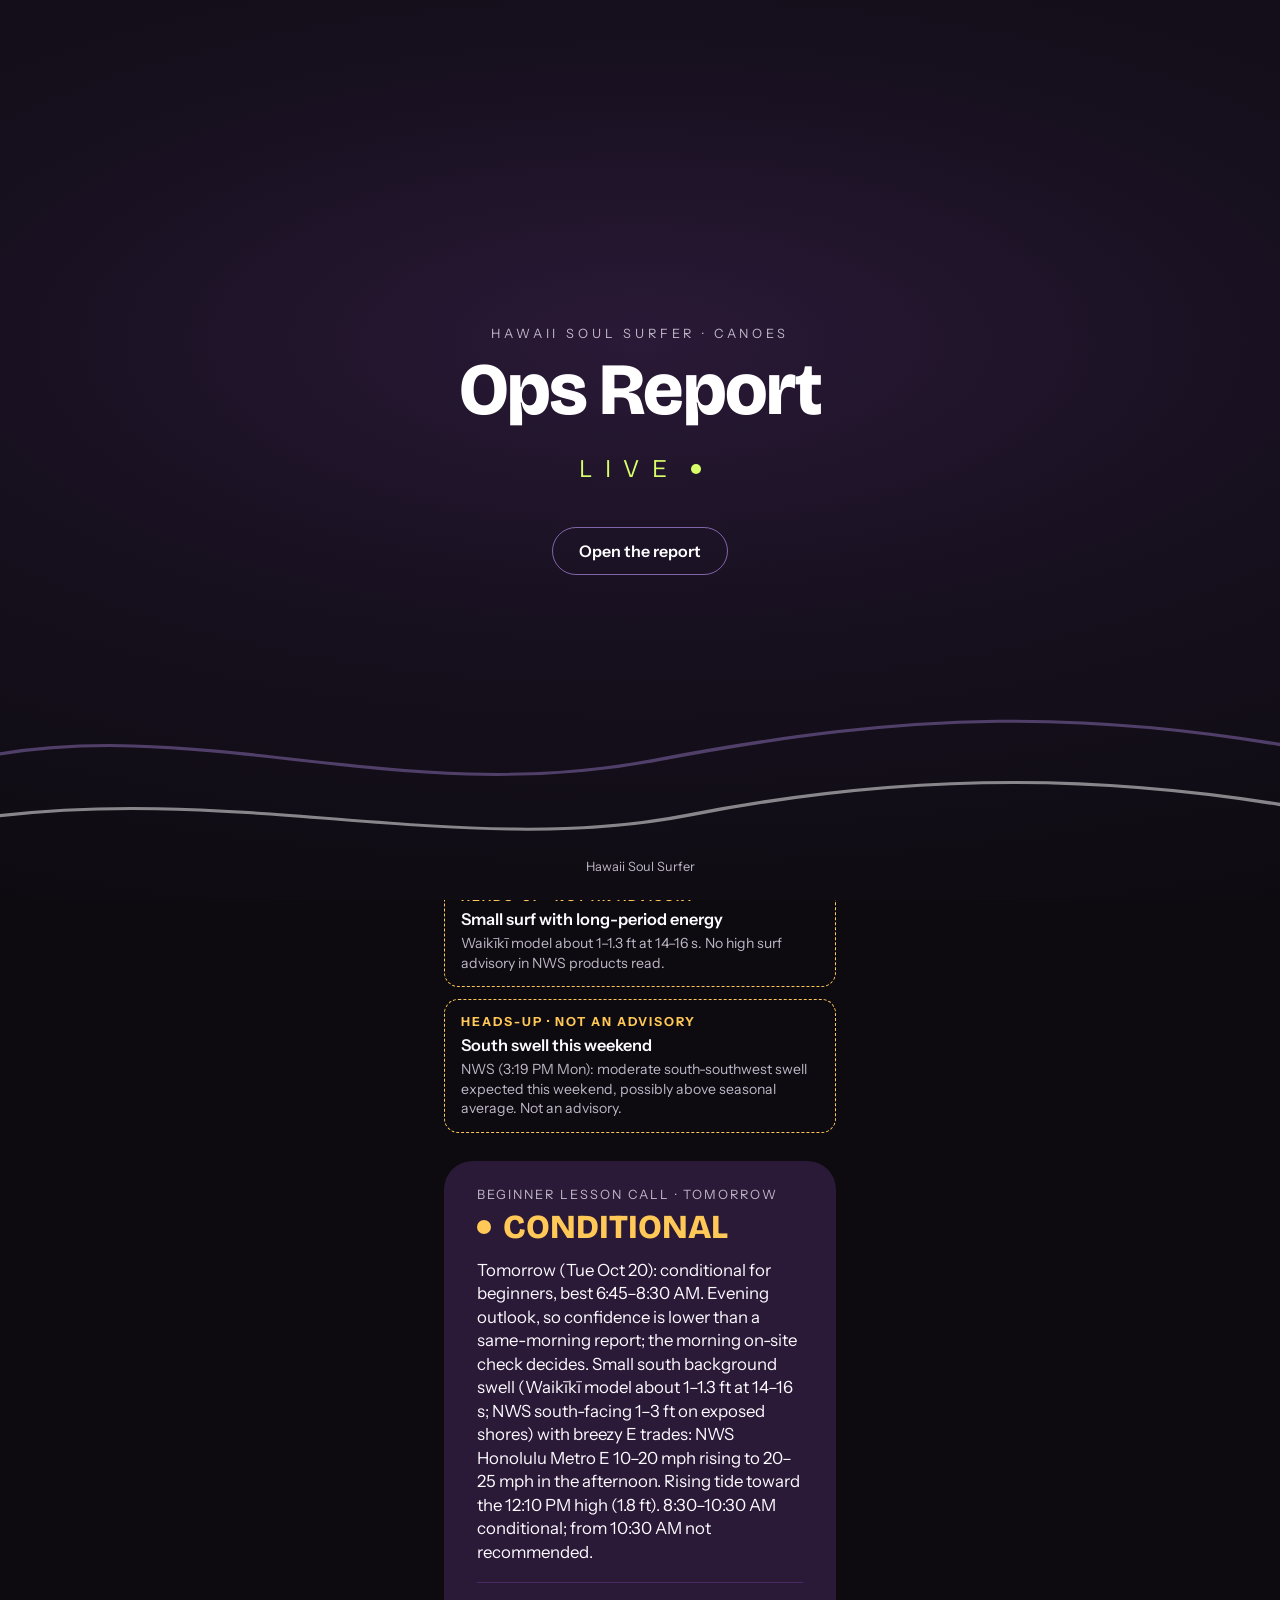
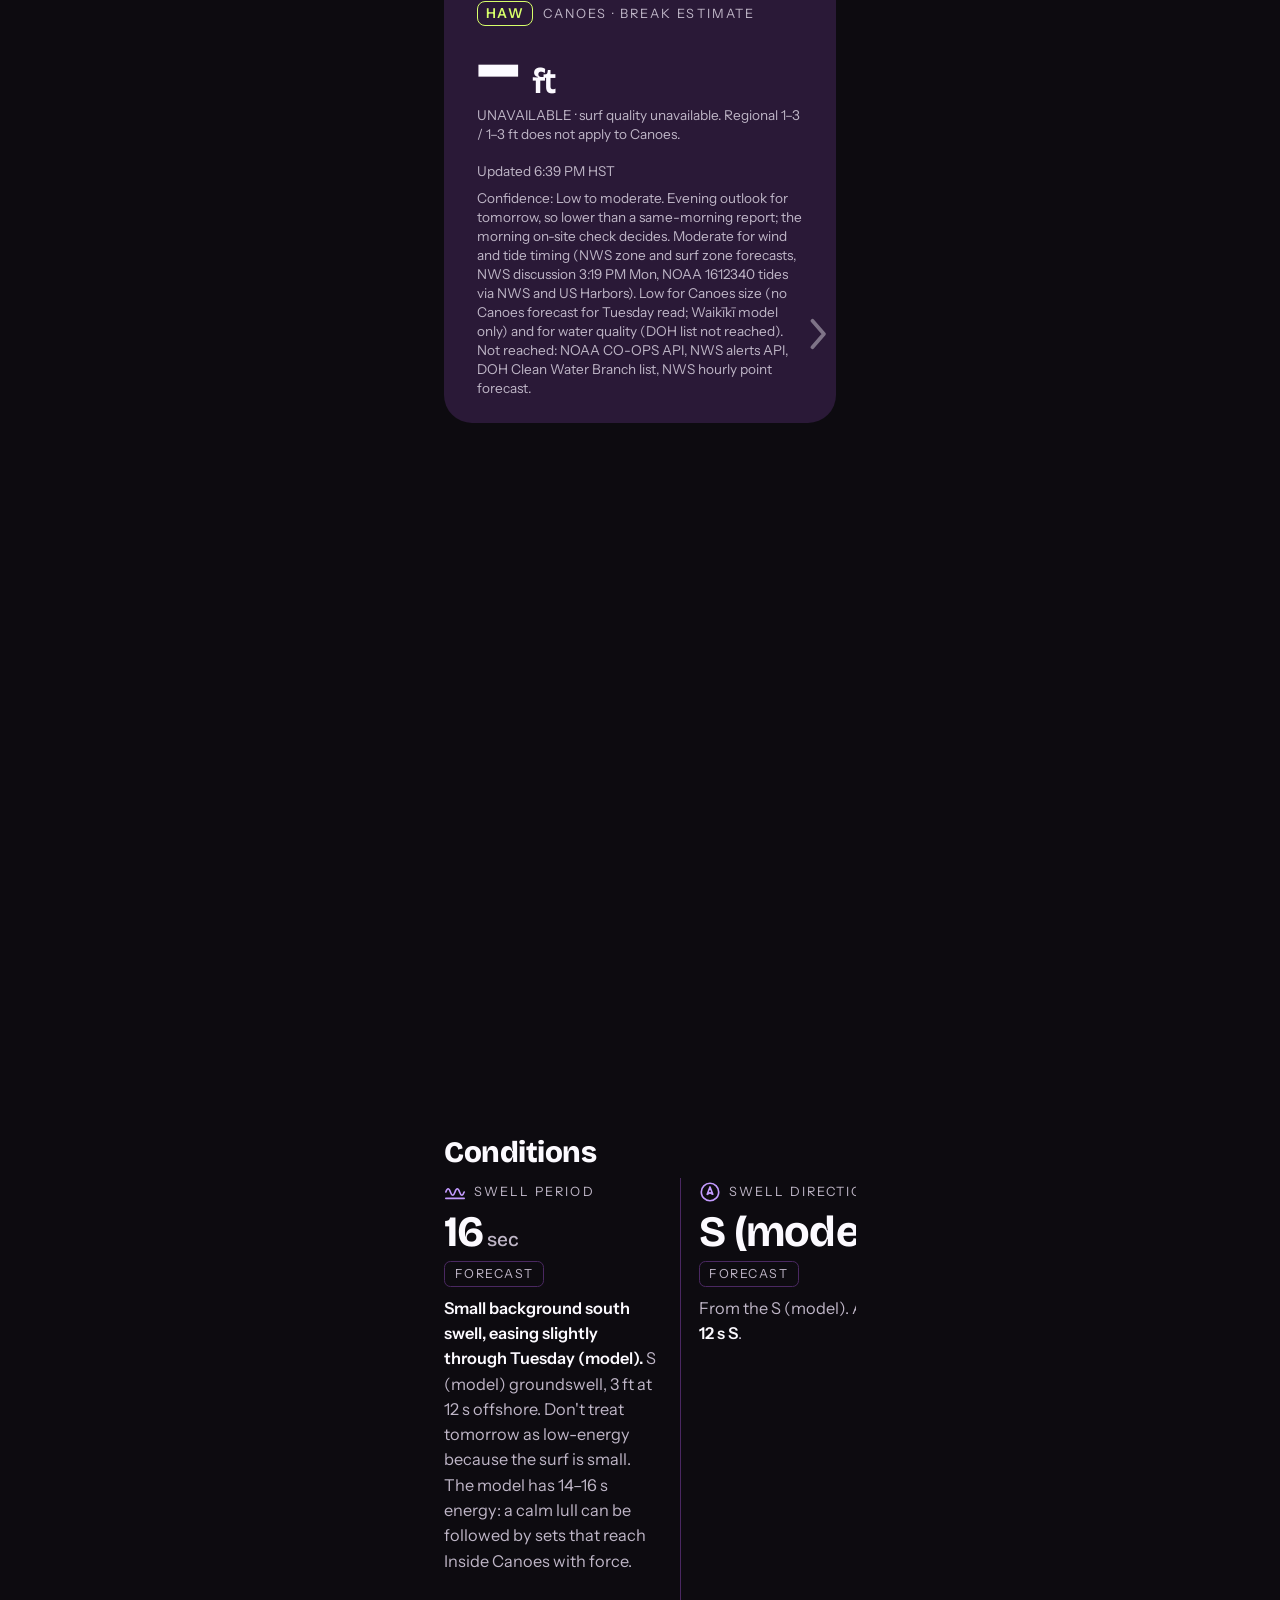
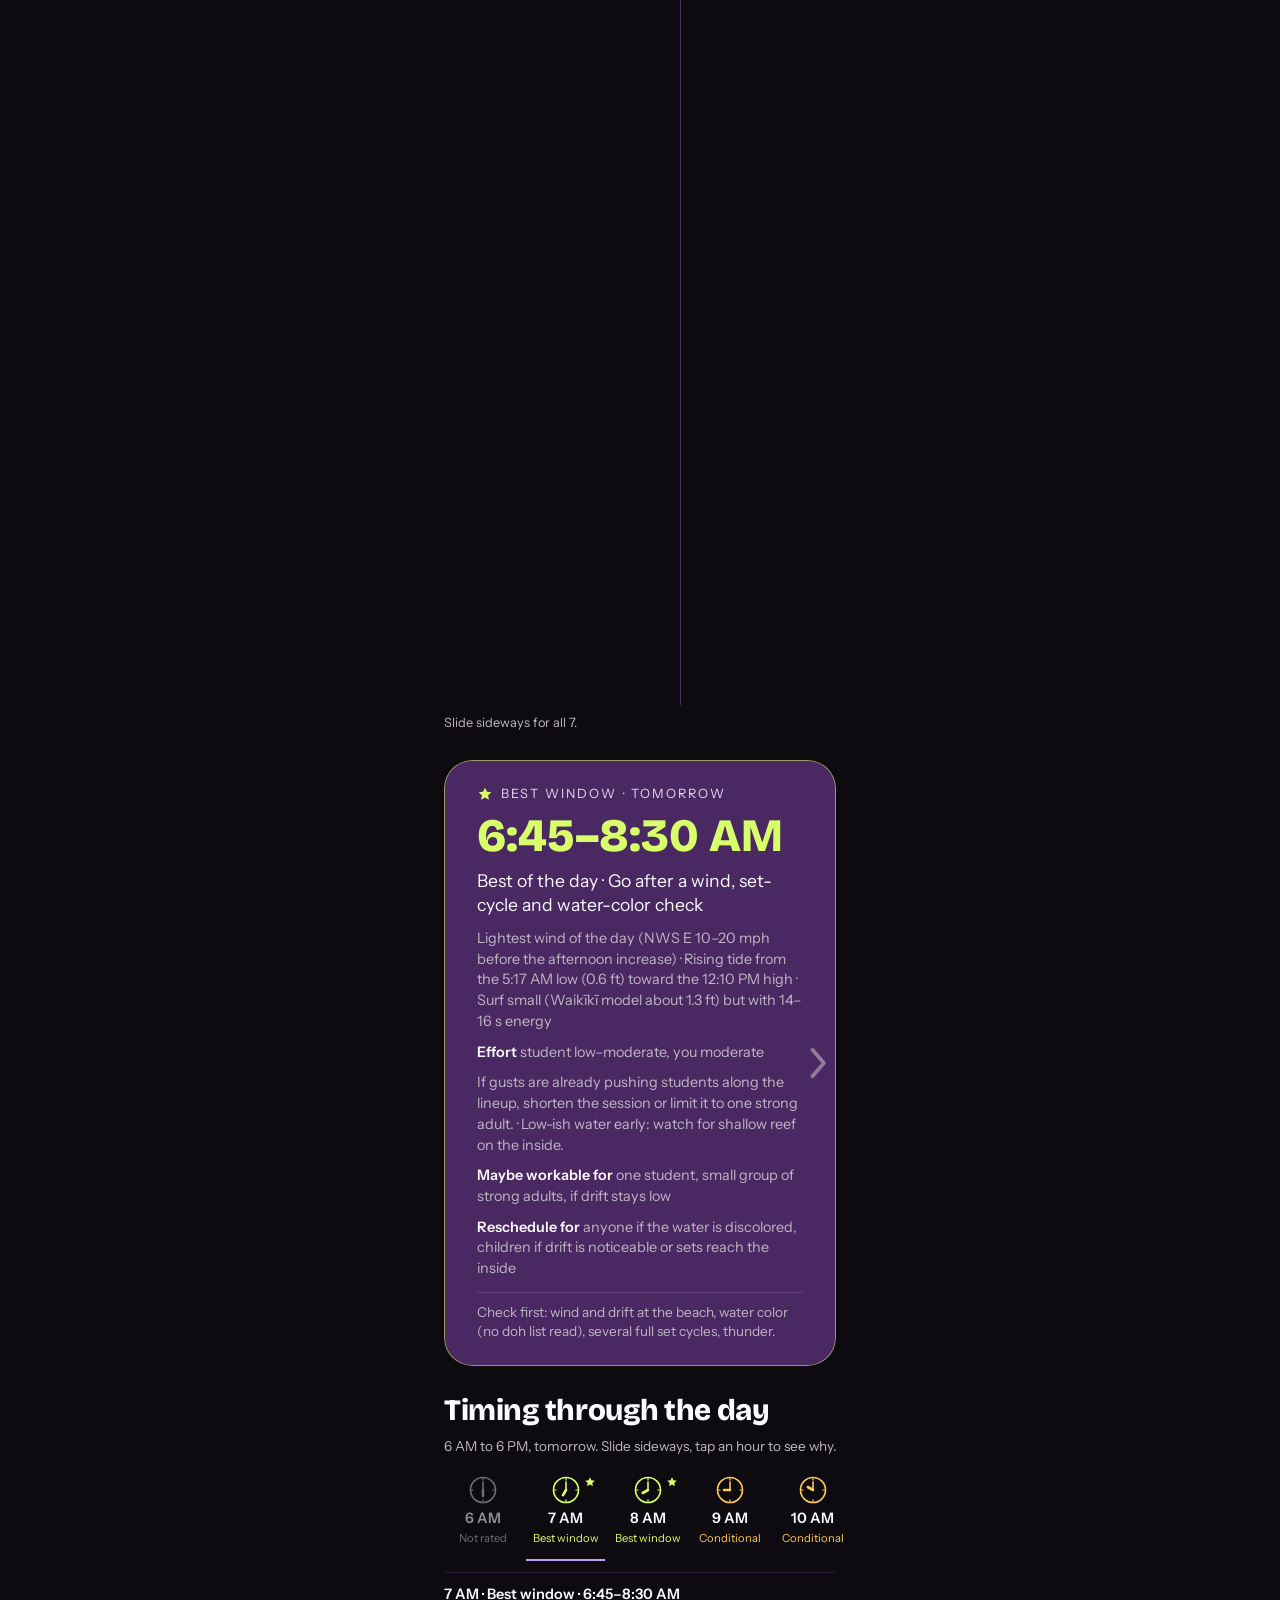
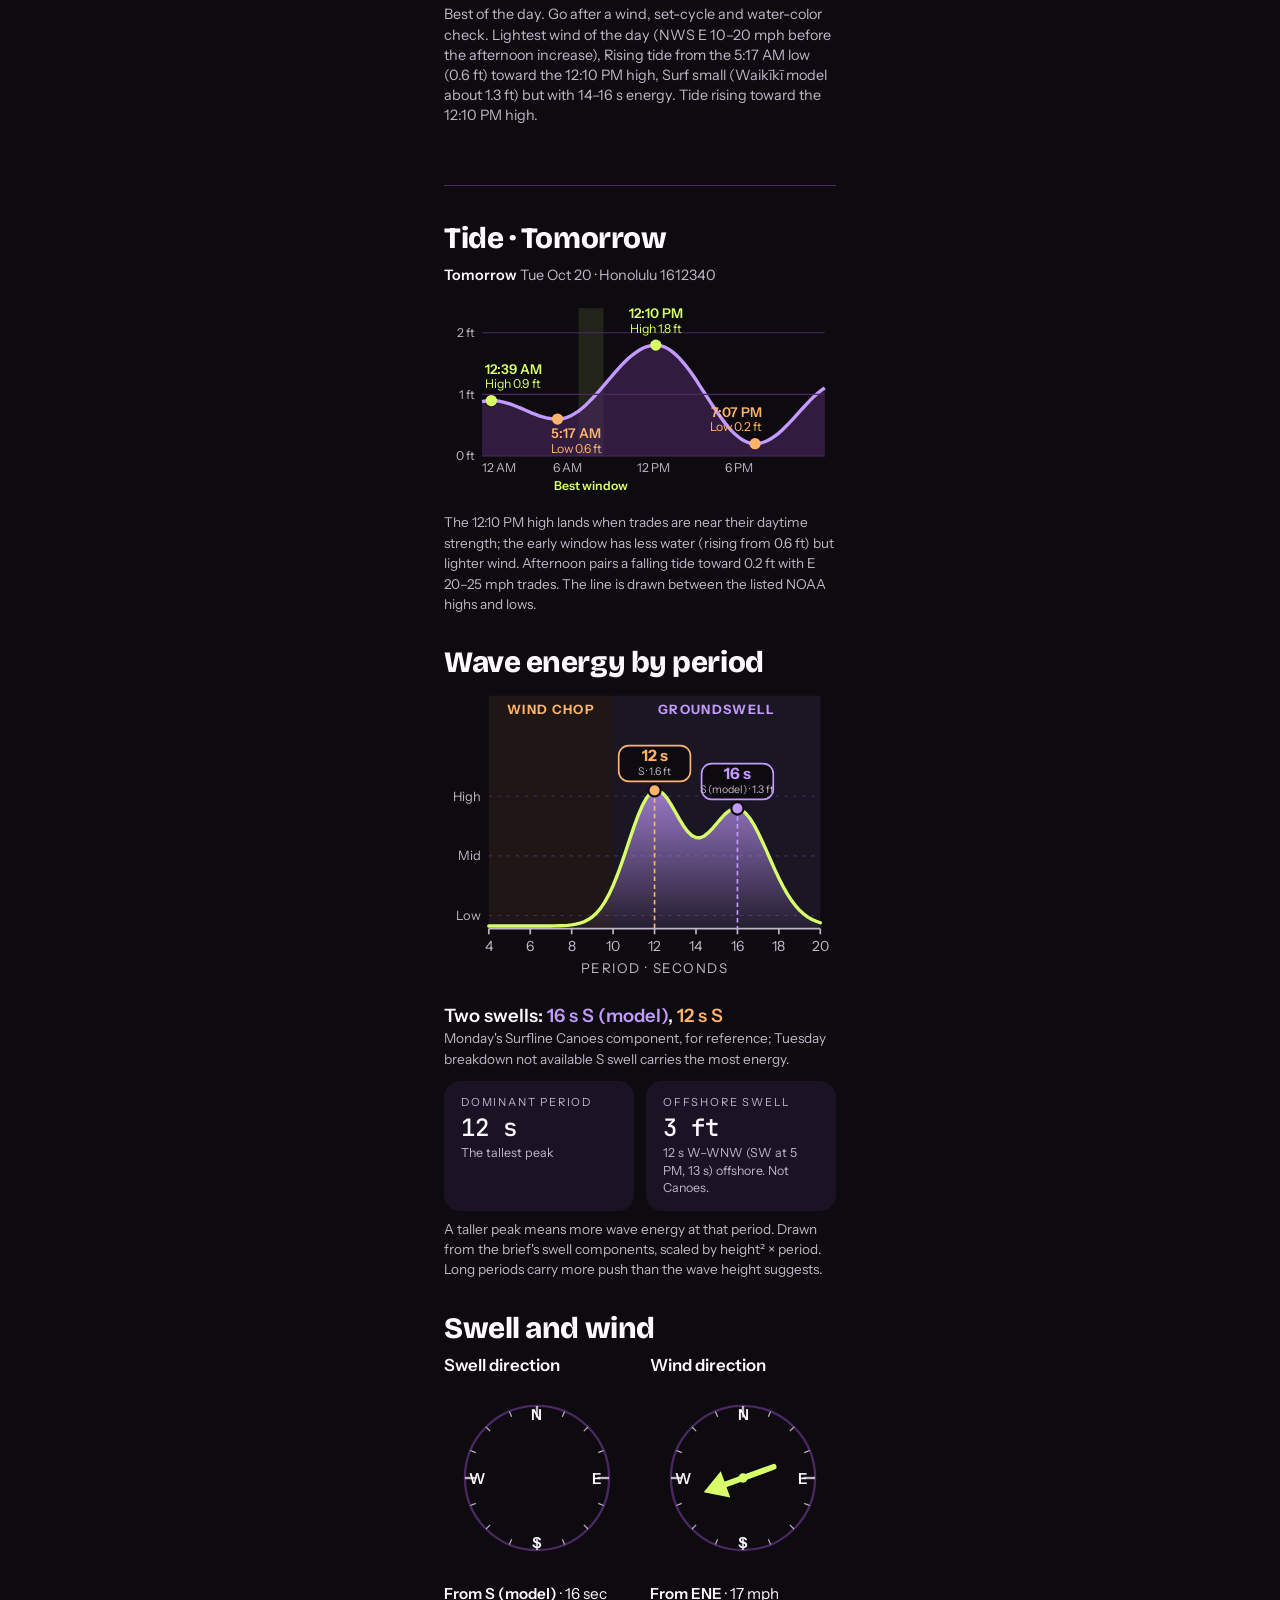
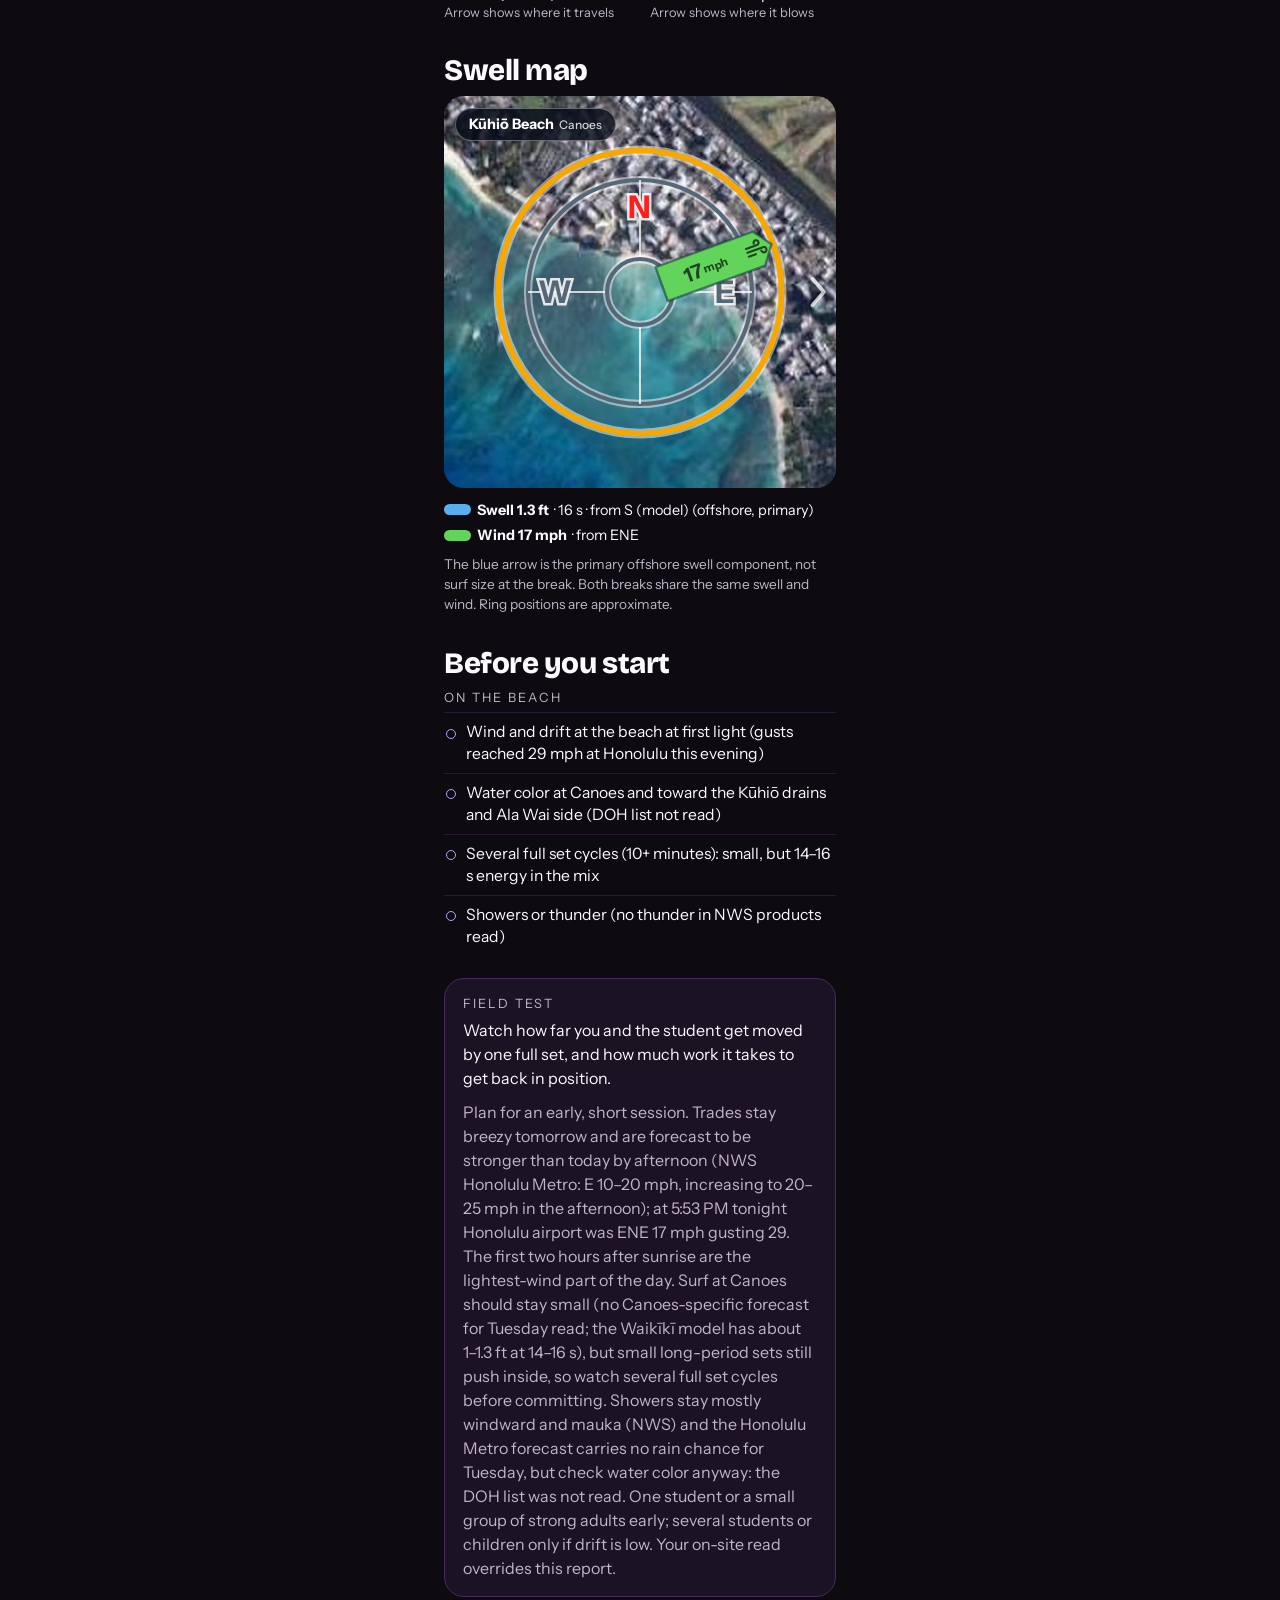
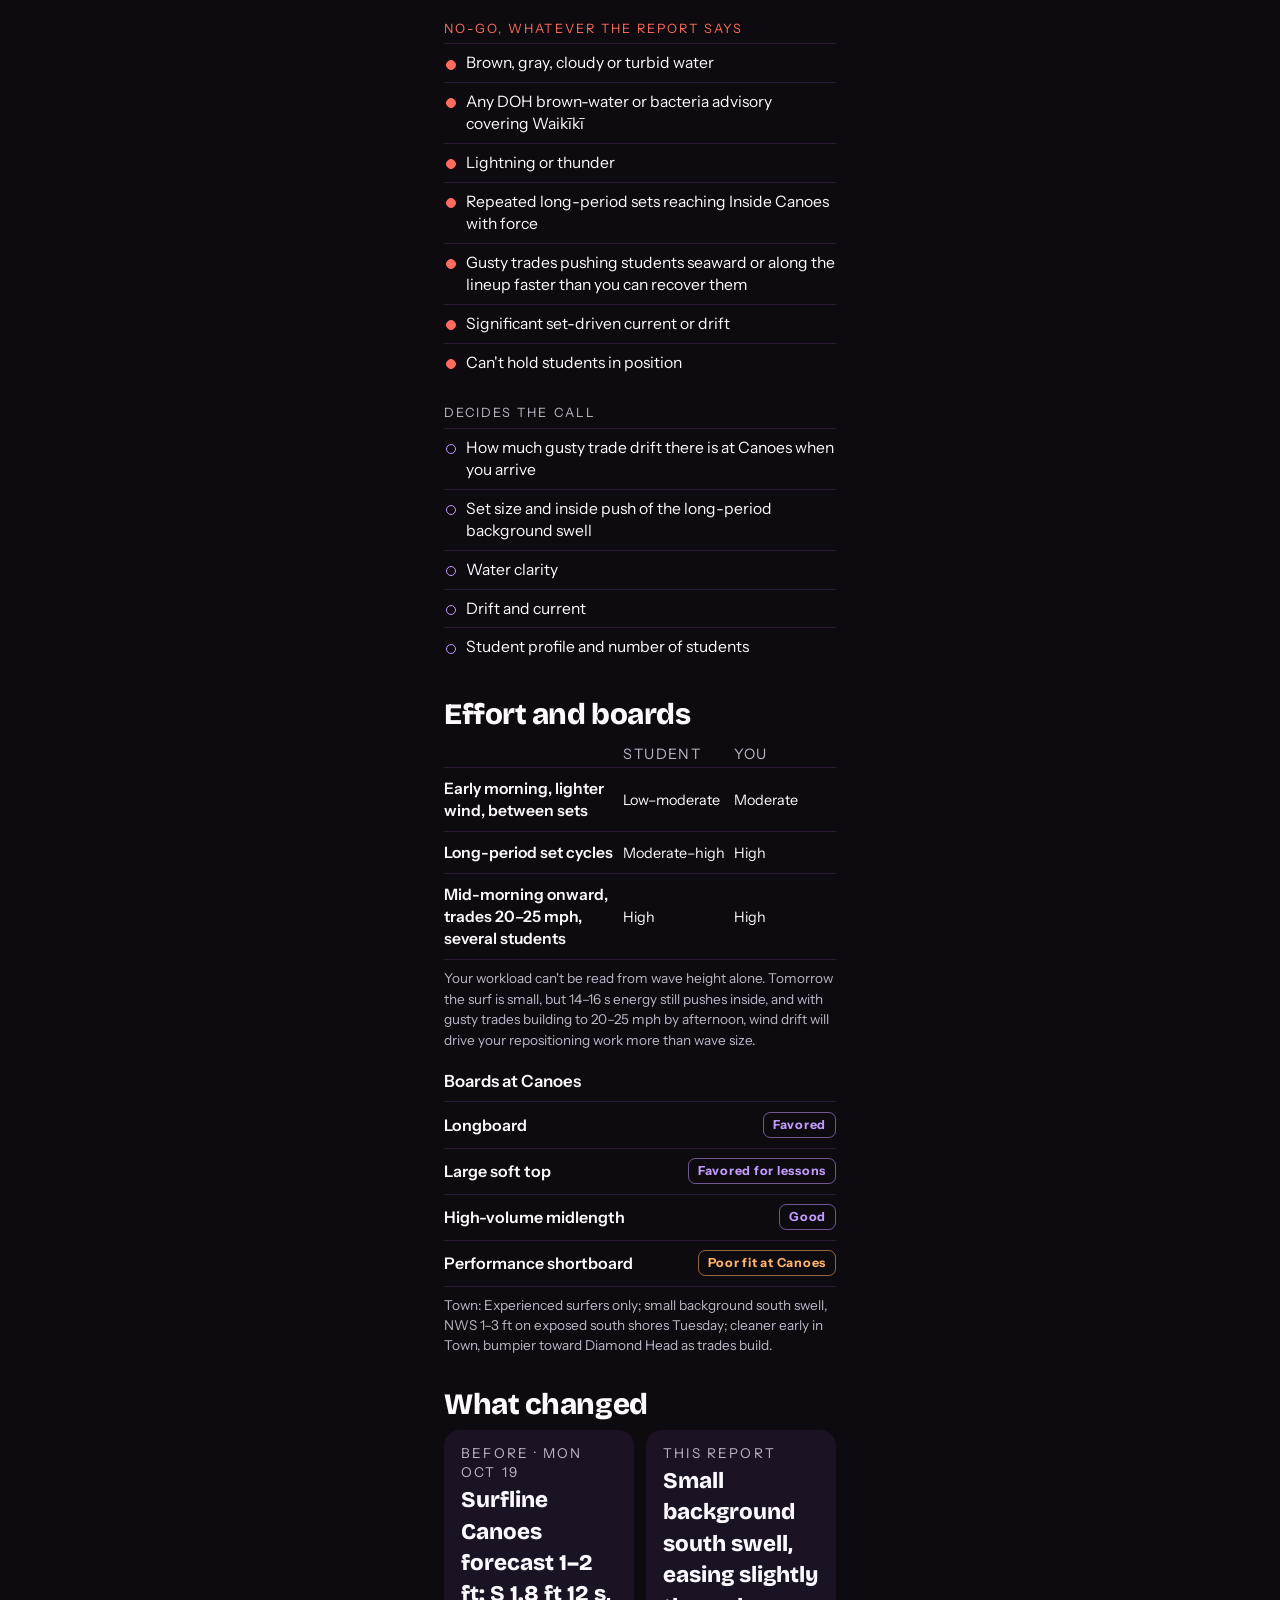
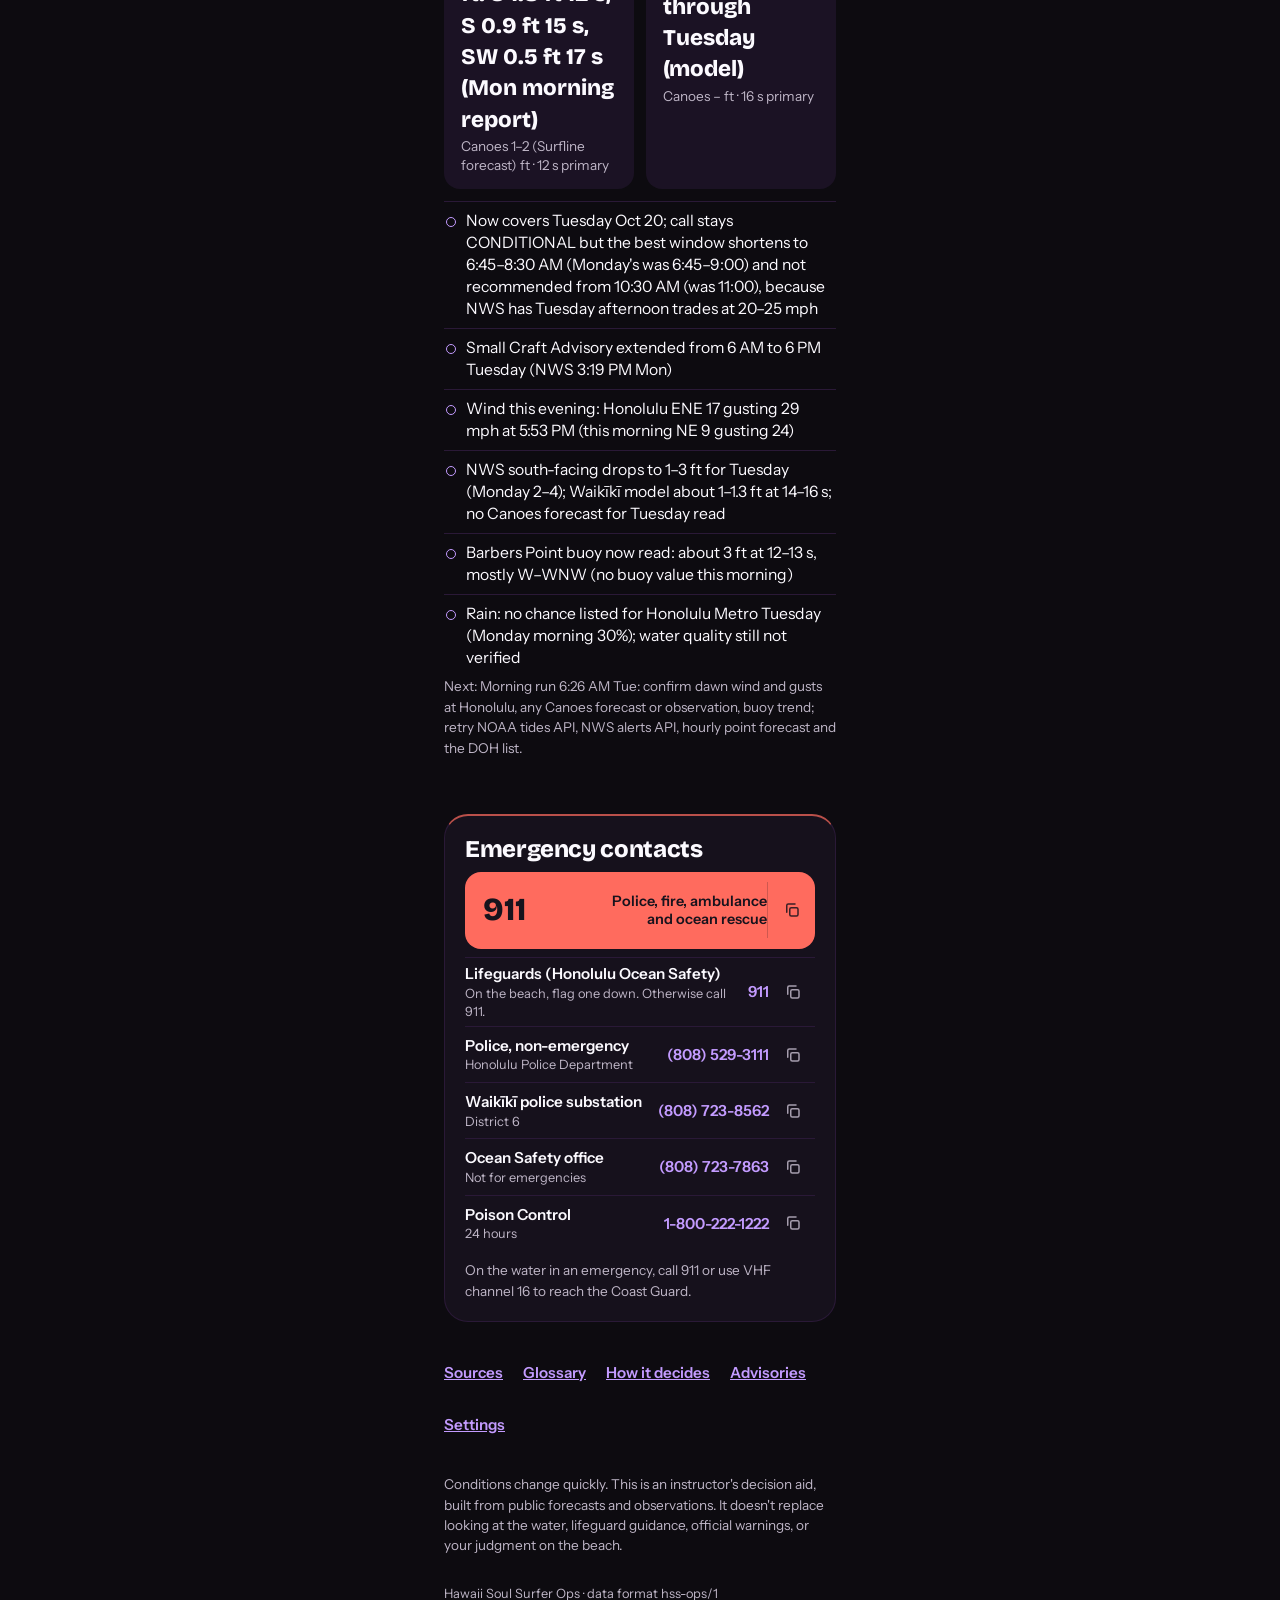
==== commit 9f7e4fe4: "Ops report 2026-10-19 evening Co-Authored-By: Claude Opus 5.5 <noreply@anthropic.com> Claude-Session" ====
--- a/ops/index.html
+++ b/ops/index.html
@@ -763,7 +763,7 @@
 const STAR=s=>`<svg class="star" width="${s}" height="${s}" viewBox="0 0 24 24" fill="currentColor" aria-hidden="true"><path d="M12 2.5l2.9 6.1 6.6.8-4.9 4.6 1.3 6.5L12 17.2 6.1 20.5l1.3-6.5L2.5 9.4l6.6-.8z"/></svg>`;
 
 /* ---------- data ---------- */
-const EMBED={"schema": "hss-ops/1", "run": "MORNING", "report_date": "2026-10-19", "target_date": "2026-10-19", "generated_at": "2026-10-19T06:50:00-10:00", "next_update": "2026-10-19T18:26:00-10:00", "beginner": {"call": "CONDITIONAL", "confidence": "Moderate for wind and timing, low for Canoes size and water quality. Fresh: NWS 6 AM Mon Oʻahu observations, NWS surf zone forecast (3:12 AM Mon), NWS point forecast and Honolulu Metro zone forecast (3:34 AM Mon), NWS forecast discussion (8:44 PM Sun), Central Pacific outlook (2 AM Mon), Surfline Canoes forecast and surf-forecast.com Waikīkī model (1 AM Mon), US Harbors listing of NOAA Honolulu 1612340 tides. Not reached: NOAA CO-OPS tide API, NWS alerts API, any south-shore buoy value, any Canoes observation from today, the DOH Clean Water Branch list (page did not render).", "best_window": {"start": "06:45", "end": "09:00"}, "headline": "Today (Mon Oct 19): conditional for beginners, best 6:45–9:00 AM. Canoes forecast 1–2 ft (knee to thigh, Surfline) on a small S/SW mix with 12 s and 15–17 s components. Trades already gusty at dawn (Honolulu NE 9 mph gusting 24 at 6 AM) and building to E 17–19 mph by mid-morning (NWS). Tide rising to the 11:26 AM high (1.8 ft). 9:00–11:00 AM conditional; from 11:00 AM not recommended.", "recommendation": "Go early and keep it short if the wind is already pushing. At 6 AM Honolulu airport was NE 9 mph gusting 24 (much lighter than last evening's NE 18 gusting 32), and the NWS point forecast for Honolulu builds E 17 mph by 8 AM and 18–19 mph from late morning, so the lighter-wind window is the first two hours of daylight. Surf at Canoes looks small (Surfline 1–2 ft, knee to thigh; 'small leftovers, waist high and below'), but the mix includes 15–17 s energy, so watch several full set cycles (10+ minutes) before committing. NWS has scattered showers this morning (30% chance, Honolulu Metro) after night showers with some leeward spillover: check water color at Canoes and toward the Kūhiō drains and Ala Wai side; the DOH list could not be read. One student or a small group of strong adults; several students or children only if drift is low. Your on-site read overrides this report.", "reasons": ["NWS 6 AM Mon observations: Honolulu NE 9 mph gusting 24; Kalaeloa NE 6; Kāneʻohe MCB E 13 gusting 25", "NWS point forecast, Honolulu (3:34 AM Mon): E 12 mph 5 AM, 17 mph 8 AM, 18 mph 11 AM, 19 mph 2–5 PM; showers chance through late morning", "NWS Oʻahu surf zone forecast (3:12 AM Mon): south-facing 2–4 ft AM and PM (exposed shores, not Canoes); E 15–20 mph; mostly cloudy until noon, then mostly sunny, with showers", "Surfline Canoes (LOTUS forecast): 1–2 ft, knee to thigh, poor to fair; S 1.8 ft at 12 s, S 0.9 ft at 15 s, SW 0.5 ft at 17 s; ENE 15 kt gusting 27 kt (model)", "surf-forecast.com Waikīkī (1 AM Mon): about 1.5 ft at 17 s SW morning, 12–15 s afternoon; ENE 35–40 km/h", "Honolulu tides today (NOAA 1612340 via US Harbors and NWS): low 0.6 ft 3:54 AM, high 1.8 ft 11:26 AM, low 0.3 ft 6:45 PM"], "precheck": ["Wind and drift at the beach (gusts to 24 mph at Honolulu at 6 AM; building through the morning)", "Water color at Canoes and toward the Kūhiō storm drains and Ala Wai side (night and morning showers; no DOH list read)", "Several full set cycles (10+ minutes): small, but 15–17 s components in the mix", "Showers or thunder (no thunder in NWS products read)"], "decisive": ["How much gusty trade drift there is at Canoes when you arrive", "Set size and inside push of the long-period components", "Water clarity after night and morning showers", "Drift and current", "Student profile and number of students"], "no_go": ["Brown, gray, cloudy or turbid water", "Any DOH brown-water or bacteria advisory covering Waikīkī", "Lightning or thunder", "Repeated long-period sets reaching Inside Canoes with force", "Gusty trades pushing students seaward or along the lineup faster than you can recover them", "Significant set-driven current or drift", "Can't hold students in position"]}, "general": {"rating": "POOR", "headline": "Small S/SW leftovers below seasonal average with breezy, gusty ENE trades: clean-ish early in Town, bumpier toward Diamond Head as trades build; poor to fair at best.", "size_ft": "2–4 AM, 2–4 PM (NWS south-facing, Monday; surf zone forecast 3:12 AM)", "size_note": "NWS numbers are for exposed south-facing shores. Canoes is far more protected: Surfline forecasts 1–2 ft (knee to thigh) at Canoes and surf-forecast.com about 1.5 ft at Waikīkī. Forecasts only: no Canoes observation or buoy reading this morning.", "surface": "Fair to lightly textured early; textured and gusty from mid-morning as E trades reach 17–19 mph", "favored": ["Longboards / high-volume boards at protected Waikīkī breaks, early", "Experienced surfers on exposed Town reefs early, before the trades peak; small, waist high and below with the odd bigger set (Surfline)"], "waikiki_note": "No Waikīkī or Canoes observation found for today; latest NWS-relayed Waikīkī observation found is from Oct 14. Surfline forecasts Canoes 1–2 ft, knee to thigh. Expect small with lulls and occasional longer-period sets.", "trend": "South swell continues a slow decline; south shore small through much of the week; moderate south-southwest swell expected next weekend (NWS). Trades moderate to locally windy through Tuesday, easing Tuesday–Wednesday, then gentle or disrupted, possibly southeast, Thursday–Friday (NWS)."}, "canoes": {"size_ft": "1–2", "face": "Knee to thigh (Surfline forecast)", "quality": "Poor to fair (Surfline forecast)", "status": "FORECAST", "note": "Surfline LOTUS forecast for Canoes, not an observation; no Canoes observation found this morning. Surf quality and lesson suitability are rated separately."}, "breaks": [{"name": "Canoes (Surfline forecast, Mon)", "ft": "1–2 ft, knee to thigh; S 1.8 ft 12 s, S 0.9 ft 15 s, SW 0.5 ft 17 s", "zone": "Waikīkī"}, {"name": "Waikīkī (surf-forecast.com model, Mon)", "ft": "About 1.5 ft at 17 s SW AM; 12–15 s PM (issued 1 AM Mon)", "zone": "Waikīkī"}, {"name": "Oʻahu south-facing (NWS, Mon)", "ft": "2–4 AM, 2–4 PM (NWS surf zone forecast 3:12 AM)", "zone": "Town"}], "regional": {"am_ft": "2–4", "pm_ft": "2–4", "status": "FORECAST", "scope": "NWS Oʻahu surf zone forecast, south-facing shores, Monday Oct 19 (issued 3:12 AM HST Mon). Exposed shores only; never applies directly to Canoes."}, "swell": {"status": "FORECAST", "components": [{"ft": 1.8, "s": 12, "deg": 185, "dir": "S", "role": "Primary per Surfline Canoes forecast (model); NWS: south swell in slow decline. No buoy reading"}, {"ft": 0.9, "s": 15, "deg": 177, "dir": "S", "role": "Secondary, long period (Surfline model)"}, {"ft": 0.5, "s": 17, "deg": 215, "dir": "SW", "role": "Small long-period SW (Surfline model; surf-forecast.com has 17 s SW as its main morning component)"}], "offshore": {"ft": null, "s": null, "dir": null, "source": "No south-shore buoy value read. NDBC blocked to this run; PacIOOS Kalaeloa (51212) page loads without values.", "status": "UNAVAILABLE"}, "trend": "South swell in slow decline; below seasonal average today (NWS)", "trend_prev": "Sunday: NWS had the mid to long period SSW swell declining", "trend_next": "Small through much of the week (NWS south-facing 1–3 ft Tuesday); moderate south-southwest swell expected next weekend", "effects": ["Lulls, then occasional sets above the average wave", "15–17 s components push further inside and with more force than their size suggests", "Set-driven current more likely on set cycles", "Gusty ENE trades add lateral and seaward drift", "North and east swells are mostly blocked at Waikīkī"], "warning": "Don't treat today as low-energy because the surf is small. The mix includes 15–17 s energy: a calm lull can be followed by sets that reach Inside Canoes with force."}, "wind": {"dir": "NE", "deg": 45, "kt": 8, "gust_kt": 21, "status": "OBSERVED", "effect": "NE to E trades are offshore to cross-offshore at Waikīkī: cleaner faces, but drift along the lineup and seaward for students and boards, stronger in gusts", "forecast": "NWS point forecast, Honolulu (3:34 AM Mon): E 17 mph 8 AM, 18 mph 11 AM, 19 mph 2–5 PM, 17 mph evening. NWS surf zone forecast: E 15–20 mph today. Surfline model: ENE 15 kt gusting 27 kt. Small Craft Advisory until 6 AM Tuesday.", "trend": "Building through the morning; moderate to locally windy through Tuesday (NWS point forecast E 18–21 mph Tuesday); easing Tuesday–Wednesday; gentle or disrupted, possibly southeast, Thursday–Friday (NWS)", "note": "Observed 6 AM Mon at Honolulu airport (NWS roundup): NE 9 mph gusting 24 (8 kt gusting 21 kt). Airport, not Waikīkī. Last evening at 6 PM it was NE 18 gusting 32 mph."}, "surface": {"state": "Fair to lightly textured early; textured and gusty from mid-morning", "drift": "Light to moderate at first light, gusty; moderate to strong along the lineup and seaward once trades reach 17–19 mph", "limiting": "Gusty E to NE trades; long-period set components; water color after showers (no DOH list verified)", "status": "INFERRED"}, "tide": {"station": "Honolulu 1612340", "status": "REPORTED", "events": [{"date": "2026-10-19", "time": "00:01", "type": "H", "ft": 0.8}, {"date": "2026-10-19", "time": "03:54", "type": "L", "ft": 0.6}, {"date": "2026-10-19", "time": "11:26", "type": "H", "ft": 1.8}, {"date": "2026-10-19", "time": "18:45", "type": "L", "ft": 0.3}, {"date": "2026-10-20", "time": "00:39", "type": "H", "ft": 0.9}], "phase": "Rising from the 3:54 AM low (0.6 ft) to the 1.8 ft high at 11:26 AM, then falling to the 0.3 ft low at 6:45 PM (US Harbors listing of NOAA 1612340; the 11:26 AM 1.8 ft high also in the NWS surf zone forecast issued 3:12 AM today). NOAA CO-OPS API not reached. Sunrise 6:29 AM, sunset 6:05 PM (NWS).", "positives": ["Rising tide through the early window", "Most water over the reef late morning, around the 11:26 AM high", "Falling tide keeps decent water until about 2 PM"], "conflict": "The 11:26 AM high lands when trades are near their daytime strength; the early window has less water but lighter wind. Afternoon pairs a falling tide toward 0.3 ft with E 19 mph trades.", "rule": "High tide is not automatically the best lesson time. Combine tide with swell, current, wind, water quality and the student."}, "current": {"state": "Light to moderate between sets early; stronger on set cycles; wind drift moderate to strong once trades build", "confidence": "Low", "status": "INFERRED", "drivers": ["Small S/SW mix with 12 s and 15–17 s components (model)", "Set-driven water movement on longer-period sets", "Gusty NE to E trades, building to 17–19 mph", "Canoes reef shape and tide (low water late afternoon)"], "between_sets": "Light to moderate early; moderate once trades build", "during_sets": "Stronger push likely on long-period sets", "post_set": "Drift after sets, added to wind drift", "field_test": "Watch how far you and the student get moved by one full set, and how much work it takes to get back in position.", "one_student": "Workable early if sets stay manageable inside and drift is light to moderate; stay close on set cycles.", "multi_student": "Lower tolerance: gusty wind drift and long-period sets can separate students quickly. Early only, and only if drift is low."}, "windows": [{"start": "06:45", "end": "09:00", "rating": "BEST", "label": "Best of the day", "go": "Go after a wind, set-cycle and water-color check", "reasons": ["Lightest wind of the day (Honolulu NE 9 mph gusting 24 at 6 AM; E 17 mph forecast by 8 AM)", "Rising toward the 11:26 AM high (1.8 ft)", "Surf small (Canoes forecast 1–2 ft) but with 15–17 s components"], "precheck": ["Wind and drift at the beach", "Water color after showers (no DOH list read)", "Several full set cycles", "Thunder"], "effort": {"student": "Low–moderate", "coach": "Moderate"}, "notes": ["If gusts are already pushing students along the lineup, shorten the session or limit it to one strong adult."], "workable_for": ["One student", "Small group of strong adults, if drift stays low"], "avoid_for": ["Anyone if the water is discolored", "Children if drift is noticeable or sets reach the inside"]}, {"start": "09:00", "end": "11:00", "rating": "CONDITIONAL", "label": "Conditional", "go": "Check wind drift, sets and reef depth", "reasons": ["E trades 17–18 mph, gusty", "More water over the reef toward the 11:26 AM high", "Sets still include long-period energy"], "effort": {"student": "Moderate–high", "coach": "High"}, "workable_for": ["One strong adult"], "avoid_for": ["Children", "Several students"]}, {"start": "11:00", "end": "18:00", "rating": "AVOID", "label": "Not recommended for beginners", "go": "Not recommended for beginner lessons", "reasons": ["E trades 18–19 mph with leeward gusts (NWS point forecast; Surfline model gusts to 27 kt)", "Long-period S/SW set components", "Tide falling to 0.3 ft at 6:45 PM"], "effort": {"student": "High", "coach": "High"}, "avoid_for": ["Beginners generally", "Children", "Several students"]}], "avoid_triggers": ["Brown, gray or cloudy water", "Lightning or thunder", "Flash Flood Warning or Flood Advisory", "Repeated powerful long-period sets reaching Inside Canoes", "Gusty trades pushing students seaward or along the lineup", "Significant set-driven current or wind drift", "Can't hold the teaching lane", "Too much student retrieval", "Too much instructor repositioning"], "effort": [{"when": "Early morning, lighter wind, between sets", "student": "Low–moderate", "coach": "Moderate"}, {"when": "Long-period set cycles", "student": "Moderate–high", "coach": "High"}, {"when": "Mid-morning onward, trades up, several students", "student": "High", "coach": "High"}], "effort_rule": "Your workload can't be read from wave height alone. Today the surf is small, but 15–17 s components still push inside, and with gusty trades building to 17–19 mph, wind drift will drive your repositioning work more than wave size.", "boards": {"canoes": [{"board": "Longboard", "fit": "Favored"}, {"board": "Large soft top", "fit": "Favored for lessons"}, {"board": "High-volume midlength", "fit": "Good"}, {"board": "Performance shortboard", "fit": "Poor fit at Canoes"}], "town": "Experienced surfers only; small leftovers, waist high and below with the odd bigger set (Surfline), NWS 2–4 ft exposed south shores; cleaner early in Town, bumpier toward Diamond Head as trades build."}, "weather": {"sky": "Partly cloudy at Honolulu at 6 AM, 77°F, NE 9 gusting 24 mph; mostly cloudy until noon, then mostly sunny, with showers (NWS Oʻahu surf zone forecast)", "showers": "Honolulu Metro zone forecast (3:34 AM Mon): mostly sunny, breezy, scattered showers in the morning, 30% chance of rain. NWS discussion (8:44 PM Sun): showers mainly windward and mauka, a few reaching leeward areas, most numerous at night and early morning. No thunder mentioned.", "rain_pct": 30, "wind": "E 10–20 mph, breezy (Honolulu Metro zone forecast); E 15–20 mph (surf zone forecast)", "upcoming": {"when": "Tuesday through next weekend", "items": ["Small Craft Advisory until 6 AM Tuesday (NWS)", "Tuesday: E around 20 mph, isolated showers (NWS)", "Tuesday–Wednesday: trades gradually weaken (NWS)", "Thursday–Friday: trades gentle or disrupted, southeast winds possible as a low passes north; showers may increase Friday into the weekend (NWS)", "Next weekend: moderate south-southwest swell expected (NWS)"], "note": "Rain percentage is the NWS Honolulu Metro zone value for today. Check water color at Waikīkī after any showers."}}, "alerts": [{"kind": "Small Craft Advisory", "head": "Small Craft Advisory through early Tuesday morning", "issuer": "NWS Honolulu", "in_effect": "Until 6 AM HST Tue Oct 20 (NWS forecast discussion 8:44 PM Sun)", "scope": "Most Hawaiian coastal waters and channels. A marine/boating advisory for offshore waters, not a surf advisory for Waikīkī beaches.", "details": "Fresh to strong trades for the next couple of days; NWS expects to trim it to the windier waters around Maui and the Big Island later Tuesday. Canoes itself is sheltered from the trade swell."}], "watch": [{"head": "Water quality: DOH list not read this run; Waikīkī not verified", "body": "The DOH Clean Water Branch list did not render for the fetch tool (brown water, bacteria and sewage all unread). News reports from Oct 16 described brown-water and bacteria advisories on the North Shore; status today not verified. Night and morning showers with some leeward spillover: check water color."}, {"head": "Gusty leeward trades", "body": "Honolulu NE 9 mph gusting 24 at 6 AM; NWS builds E 17–19 mph today and 18–21 mph Tuesday; Surfline model gusts to 27 kt. No wind advisory found in NWS products read."}, {"head": "Small surf with long-period components", "body": "Canoes forecast 1–2 ft (Surfline) with 15–17 s components. No high surf advisory in NWS products read. No buoy reading."}, {"head": "Pattern change late week", "body": "NWS (8:44 PM Sun): a deepening low north of the islands from Thursday, southeast winds around Thursday, possibly more showers Friday into the weekend and a cold front around next Sunday or Monday. Not an advisory."}], "hazards": [{"name": "Flood watch or warning", "state": "NONE_VERIFIED", "note": "NWS discussion (8:44 PM Sun) lists only the Small Craft Advisory; Honolulu Metro zone forecast (3:34 AM Mon) shows no hazard headlines. NWS alerts API not reachable."}, {"name": "Flash flood warning", "state": "NONE_VERIFIED", "note": "None in NWS products read."}, {"name": "Flood advisory, Oʻahu", "state": "NONE_VERIFIED", "note": "None in products read; alerts API not read."}, {"name": "High surf advisory, South Shore", "state": "NONE_VERIFIED", "note": "Not in NWS headlines; south shore below seasonal average."}, {"name": "High surf warning, South Shore", "state": "NONE_VERIFIED"}, {"name": "Small craft advisory", "state": "ACTIVE", "note": "Until 6 AM HST Tuesday; most Hawaiian coastal waters and channels (NWS 8:44 PM Sun)."}, {"name": "Thunderstorm or lightning warning", "state": "NONE_VERIFIED", "note": "No product read mentions thunderstorms."}, {"name": "Wind advisory", "state": "NONE_VERIFIED", "note": "None in NWS headlines or the Honolulu Metro zone forecast."}, {"name": "Tsunami", "state": "NONE_VERIFIED", "note": "Nothing in NWS forecast products read; tsunami center not checked."}, {"name": "DOH brown water advisory, Waikīkī", "state": "UNAVAILABLE", "note": "DOH list did not render for the fetch tool this run."}, {"name": "DOH bacteria or sewage advisory, Waikīkī", "state": "UNAVAILABLE", "note": "Bacteria and sewage lists not readable."}], "tropical": {"active": "None in the Central Pacific", "note": "Central Pacific Tropical Weather Outlook (2 AM HST Mon Oct 19): tropical cyclone formation is not expected during the next 7 days."}, "water": {"status": "NOT_VERIFIED", "inventory_verified": false, "headline": "DOH list not readable this run: Waikīkī not verified either way; morning showers with some leeward spillover", "statement": "The DOH Clean Water Branch advisory list (brown water, bacteria, sewage) did not render this morning, so no Waikīkī, Oʻahu or statewide advisory status is verified. News reports from Oct 16 describe brown-water and bacteria advisories on Oʻahu's North Shore; not confirmed today. Not finding an advisory does not prove the water is clean. Check water color.", "why": "The DOH eha-cloud list loads as an empty template for the fetch tool. NWS has scattered morning showers (30% Honolulu Metro) after night showers with some spillover to leeward areas, which raises runoff risk at Waikīkī.", "checked": {"brown_water": false, "bacteria": false, "sewage": false, "beach": false}, "runoff": "Brown, gray, cloudy or turbid water, or visible runoff: don't go in, advisory or not. DOH guidance: storm runoff can carry sewage and pathogens; avoid contact with affected water after rain.", "notices": [{"scope": "Oʻahu", "head": "Brown-water and bacteria advisories, North Shore — reported in news Oct 16, not read on the DOH list, status today not verified", "issued": "2026-10-16"}]}, "changes": {"previous": {"date": "2026-10-18", "swell": "Model only: SW ~1.3 ft at 17 s AM, 15 s PM (Waikīkī), Sun evening outlook for Mon; no buoy", "canoes_ft": "UNAVAILABLE (model ~1.3)", "period_s": 17}, "items": ["Same-morning report for Mon Oct 19; call stays CONDITIONAL, best window now 6:45–9:00 AM (was 6:45–9:30) and not recommended from 11:00 AM (was 11:30), because NWS builds E 17 mph by 8 AM", "Wind lighter at dawn than last evening: Honolulu NE 9 gusting 24 mph at 6 AM vs NE 18 gusting 32 at 6 PM Sun", "Canoes now has a forecast: Surfline 1–2 ft knee to thigh, with a 12 s S component on top of 15–17 s energy (evening had model only)", "NWS south-facing today raised to 2–4 ft in the 3:12 AM surf zone forecast (evening cited 1–3 ft from an older product); exposed shores only", "Rain chance now 30% this morning (Honolulu Metro); Small Craft Advisory unchanged to 6 AM Tuesday; no tropical formation expected", "Water: DOH list still not readable"], "next": "Evening run 6:26 PM Mon covers Tuesday: afternoon wind peak, shower totals, Tuesday tides (12:10 PM high); retry buoys, alerts API, NOAA tides and the DOH list"}, "sources": [{"name": "NWS Honolulu forecast discussion (8:44 PM HST Oct 18, weather.gov/hfo/AFD)", "status": "Checked: moderate to locally windy trades through Tuesday; leeward spillover showers; south swell declining; SCA until 6 AM Tue; late-week pattern change. No newer issuance seen"}, {"name": "NWS Surf Zone Forecast for Hawaii (3:12 AM HST Oct 19, tgftp)", "status": "Checked: Oʻahu south-facing 2–4 ft today, 1–3 ft Tue; E 15–20 mph; tides; sunrise/sunset"}, {"name": "NWS Point Forecast Matrix, Honolulu (3:34 AM HST Oct 19)", "status": "Checked: hourly E wind 12–19 mph today, 16–21 mph Tue"}, {"name": "NWS Honolulu Metro zone forecast (3:34 AM HST Oct 19)", "status": "Checked: breezy, scattered morning showers, 30% rain, no hazard headlines"}, {"name": "NWS Regional Weather Roundup (6 AM HST Oct 19)", "status": "Checked: Oʻahu wind/sky observations"}, {"name": "NWS active alerts (api.weather.gov) and weather.gov/hfo/watchwarn", "status": "Not reachable / alert list did not load; advisories taken from the NWS discussion and zone forecast headlines"}, {"name": "NWS Oʻahu surf observations (weather.gov/hfo/surfreports)", "status": "Checked; latest Waikīkī entry is Oct 14, stale"}, {"name": "NOAA CO-OPS tides API, Honolulu 1612340", "status": "Not reachable; tides from US Harbors (NOAA station listing) and NWS surf zone forecast, which agree"}, {"name": "NDBC/CDIP 51212, 51211, 51213, 51202", "status": "No values: NDBC blocked; PacIOOS Kalaeloa page loads without values"}, {"name": "Central Pacific Tropical Weather Outlook (2 AM HST Oct 19, nhc.noaa.gov)", "status": "Checked: no formation expected in 7 days"}, {"name": "Hawaiʻi DOH Clean Water Branch advisory list (eha-cloud)", "status": "Not readable (page rendered as an empty template)"}, {"name": "Star-Advertiser (Oct 16): North Shore brown-water/bacteria advisories", "status": "Headline seen in search; article did not load"}, {"name": "Surfline Canoes report/forecast", "status": "Checked: LOTUS forecast 1–2 ft, swell components, model wind; forecaster notes (no update time shown)"}, {"name": "surf-forecast.com Waikīkī (1 AM Oct 19)", "status": "Checked, third-party model"}, {"name": "Hawaii News Now First Alert forecast (3:23 AM Oct 19)", "status": "Checked: breezy trades through Tuesday; no advisories mentioned"}], "gaps": ["No Canoes or Waikīkī observation for today; Canoes size is a Surfline forecast", "No south-shore buoy value; offshore swell UNAVAILABLE", "DOH brown-water, bacteria and sewage lists not read; water quality not verified", "NWS active-alerts API not reachable; alerts verified from NWS text products only", "NOAA CO-OPS tide API not reached (tides from US Harbors and NWS)", "No NWS forecast discussion newer than 8:44 PM Sun seen", "No gust forecast for Waikīkī (Surfline model only)", "Tsunami center not checked", "Current is inferred, not measured"]};
+const EMBED={"schema": "hss-ops/1", "run": "EVENING", "report_date": "2026-10-19", "target_date": "2026-10-20", "generated_at": "2026-10-19T18:39:00-10:00", "next_update": "2026-10-20T06:26:00-10:00", "beginner": {"call": "CONDITIONAL", "confidence": "Low to moderate. Evening outlook for tomorrow, so lower than a same-morning report; the morning on-site check decides. Moderate for wind and tide timing (NWS zone and surf zone forecasts, NWS discussion 3:19 PM Mon, NOAA 1612340 tides via NWS and US Harbors). Low for Canoes size (no Canoes forecast for Tuesday read; Waikīkī model only) and for water quality (DOH list not reached). Not reached: NOAA CO-OPS API, NWS alerts API, DOH Clean Water Branch list, NWS hourly point forecast.", "best_window": {"start": "06:45", "end": "08:30"}, "headline": "Tomorrow (Tue Oct 20): conditional for beginners, best 6:45–8:30 AM. Evening outlook, so confidence is lower than a same-morning report; the morning on-site check decides. Small south background swell (Waikīkī model about 1–1.3 ft at 14–16 s; NWS south-facing 1–3 ft on exposed shores) with breezy E trades: NWS Honolulu Metro E 10–20 mph rising to 20–25 mph in the afternoon. Rising tide toward the 12:10 PM high (1.8 ft). 8:30–10:30 AM conditional; from 10:30 AM not recommended.", "recommendation": "Plan for an early, short session. Trades stay breezy tomorrow and are forecast to be stronger than today by afternoon (NWS Honolulu Metro: E 10–20 mph, increasing to 20–25 mph in the afternoon); at 5:53 PM tonight Honolulu airport was ENE 17 mph gusting 29. The first two hours after sunrise are the lightest-wind part of the day. Surf at Canoes should stay small (no Canoes-specific forecast for Tuesday read; the Waikīkī model has about 1–1.3 ft at 14–16 s), but small long-period sets still push inside, so watch several full set cycles before committing. Showers stay mostly windward and mauka (NWS) and the Honolulu Metro forecast carries no rain chance for Tuesday, but check water color anyway: the DOH list was not read. One student or a small group of strong adults early; several students or children only if drift is low. Your on-site read overrides this report.", "reasons": ["NWS Honolulu Metro zone forecast (3:34 AM Mon) for Tuesday: sunny and breezy, E 10–20 mph increasing to 20–25 mph in the afternoon; no rain chance listed", "NWS Oʻahu surf zone forecast (3:12 AM Mon) for Tuesday: south-facing 1–3 ft AM and PM (exposed shores, not Canoes); E around 20 mph; mostly sunny, isolated showers", "NWS forecast discussion (3:19 PM Mon): breezy trades through Tuesday, steadily decreasing early Wednesday; small background south swells keep south shore surf relatively small through much of the week", "Honolulu airport 5:53 PM Mon: ENE 17 mph gusting 29 (15 kt gusting 25 kt)", "surf-forecast.com Waikīkī model for Tuesday: about 0.4 m (1.3 ft) at 16 s in the morning, 0.2–0.3 m (0.7–1 ft) at 14–15 s in the afternoon", "Honolulu tides Tuesday (NOAA 1612340 via NWS surf zone forecast and US Harbors): low 0.6 ft 5:17 AM, high 1.8 ft 12:10 PM, low 0.2 ft about 7:07 PM"], "precheck": ["Wind and drift at the beach at first light (gusts reached 29 mph at Honolulu this evening)", "Water color at Canoes and toward the Kūhiō drains and Ala Wai side (DOH list not read)", "Several full set cycles (10+ minutes): small, but 14–16 s energy in the mix", "Showers or thunder (no thunder in NWS products read)"], "decisive": ["How much gusty trade drift there is at Canoes when you arrive", "Set size and inside push of the long-period background swell", "Water clarity", "Drift and current", "Student profile and number of students"], "no_go": ["Brown, gray, cloudy or turbid water", "Any DOH brown-water or bacteria advisory covering Waikīkī", "Lightning or thunder", "Repeated long-period sets reaching Inside Canoes with force", "Gusty trades pushing students seaward or along the lineup faster than you can recover them", "Significant set-driven current or drift", "Can't hold students in position"]}, "general": {"rating": "POOR", "headline": "Small south background swell with breezy, gusty E trades: small and wind-affected, cleaner early in Town, bumpier toward Diamond Head as trades reach 20–25 mph in the afternoon.", "size_ft": "1–3 AM, 1–3 PM (NWS south-facing, Tuesday; surf zone forecast 3:12 AM Mon)", "size_note": "NWS numbers are for exposed south-facing shores. Canoes is far more protected: no Canoes forecast for Tuesday was read; the surf-forecast.com Waikīkī model has about 1–1.3 ft at 14–16 s. Barbers Point buoy (51212) read about 3 ft at 12–13 s this afternoon, mostly from the W–WNW, which is not South Shore or Canoes size.", "surface": "Fair to lightly textured early; textured and gusty from mid-morning, E 20–25 mph in the afternoon", "favored": ["Longboards / high-volume boards at protected Waikīkī breaks, early", "Experienced surfers on exposed Town reefs early, before the trades peak"], "waikiki_note": "No Waikīkī or Canoes observation found for today or a Canoes forecast for tomorrow. Surfline's Monday Canoes forecast was 1–2 ft, knee to thigh, with a 12 s S component; the Waikīkī model eases slightly Tuesday. Expect small with lulls and occasional longer-period sets.", "trend": "Small background south swells through much of the week; moderate south-southwest swell expected this weekend, possibly above seasonal average (NWS 3:19 PM Mon). Breezy trades through Tuesday, steadily decreasing early Wednesday, gentle or disrupted Thursday–Friday as a low passes north, possibly more northeasterly this weekend (NWS)."}, "canoes": {"size_ft": null, "face": "UNAVAILABLE", "quality": "UNAVAILABLE", "status": "UNAVAILABLE", "note": "No Canoes observation for today and no Canoes forecast for Tuesday read. Model only: surf-forecast.com Waikīkī about 1–1.3 ft at 14–16 s Tuesday. Surfline's Monday forecast was 1–2 ft, knee to thigh. Surf quality and lesson suitability are rated separately."}, "breaks": [{"name": "Waikīkī (surf-forecast.com model, Tue)", "ft": "About 1.3 ft at 16 s AM; 0.7–1 ft at 14–15 s PM", "zone": "Waikīkī"}, {"name": "Canoes (Surfline forecast, Mon, for reference)", "ft": "1–2 ft, knee to thigh; S 1.6 ft 12 s", "zone": "Waikīkī"}, {"name": "Oʻahu south-facing (NWS, Tue)", "ft": "1–3 AM, 1–3 PM (NWS surf zone forecast 3:12 AM Mon)", "zone": "Town"}], "regional": {"am_ft": "1–3", "pm_ft": "1–3", "status": "FORECAST", "scope": "NWS Oʻahu surf zone forecast, south-facing shores, Tuesday Oct 20 (issued 3:12 AM HST Mon; no newer surf zone forecast found). Exposed shores only; never applies directly to Canoes."}, "swell": {"status": "FORECAST", "components": [{"ft": 1.3, "s": 16, "deg": null, "dir": "S (model)", "role": "Primary per surf-forecast.com Waikīkī model, Tue AM (0.4 m); direction not read. NWS: small background south swells"}, {"ft": 1.6, "s": 12, "deg": 182, "dir": "S", "role": "Monday's Surfline Canoes component, for reference; Tuesday breakdown not available"}], "offshore": {"ft": 3.0, "s": 12, "dir": "W–WNW (SW at 5 PM, 13 s)", "source": "Barbers Point / Kalaeloa buoy 51212 via surf-forecast.com, Mon 1–5 PM HST: 0.9–1.0 m at 12–13 s. Mostly west energy wrapping to the leeward side; not Canoes size", "status": "OBSERVED"}, "trend": "Small background south swell, easing slightly through Tuesday (model)", "trend_prev": "Monday: small S/SW leftovers with 12 s and 15–17 s components (Surfline, NWS)", "trend_next": "Small through much of the week; moderate SSW swell this weekend, possibly above seasonal average (NWS)", "effects": ["Lulls, then occasional sets above the average wave", "14–16 s energy pushes further inside and with more force than its size suggests", "Set-driven current more likely on set cycles", "Gusty E trades add lateral and seaward drift", "North and east swells are mostly blocked at Waikīkī"], "warning": "Don't treat tomorrow as low-energy because the surf is small. The model has 14–16 s energy: a calm lull can be followed by sets that reach Inside Canoes with force."}, "wind": {"dir": "ENE", "deg": 70, "kt": 15, "gust_kt": 25, "status": "OBSERVED", "effect": "E to ENE trades are offshore to cross-offshore at Waikīkī: cleaner faces, but drift along the lineup and seaward for students and boards, stronger in gusts", "forecast": "Tuesday, NWS Honolulu Metro zone forecast (3:34 AM Mon): E 10–20 mph, increasing to 20–25 mph in the afternoon. NWS surf zone forecast: E around 20 mph. Model (surfnerd): about 20 mph gusting 27–28 mph at dawn, 22 mph gusting 31–32 mph from 8 AM. Small Craft Advisory until 6 PM Tuesday.", "trend": "Breezy through Tuesday and strongest Tuesday afternoon; steadily decreasing early Wednesday; gentle or disrupted Thursday–Friday (NWS 3:19 PM Mon)", "note": "Observed 5:53 PM Mon at Honolulu airport (METAR): ENE 17 mph gusting 29 (15 kt gusting 25 kt). Airport, not Waikīkī. No hourly NWS point forecast read this run."}, "surface": {"state": "Fair to lightly textured early; textured and gusty from mid-morning", "drift": "Moderate at first light with gusts; moderate to strong along the lineup and seaward once trades reach 20–25 mph", "limiting": "Gusty E trades (stronger than Monday by afternoon); long-period background swell; water color (no DOH list verified)", "status": "INFERRED"}, "tide": {"station": "Honolulu 1612340", "status": "REPORTED", "events": [{"date": "2026-10-19", "time": "18:45", "type": "L", "ft": 0.3}, {"date": "2026-10-20", "time": "00:39", "type": "H", "ft": 0.9}, {"date": "2026-10-20", "time": "05:17", "type": "L", "ft": 0.6}, {"date": "2026-10-20", "time": "12:10", "type": "H", "ft": 1.8}, {"date": "2026-10-20", "time": "19:07", "type": "L", "ft": 0.2}, {"date": "2026-10-21", "time": "01:12", "type": "H", "ft": 1.2}], "phase": "Rising from the 5:17 AM low (0.6 ft) to the 1.8 ft high at 12:10 PM, then falling to the 0.2 ft low around 7:07 PM. Times through the 12:10 PM high are in the NWS surf zone forecast (3:12 AM Mon) and match the US Harbors listing of NOAA 1612340; the 7:07 PM low and Wednesday 1:12 AM high are from US Harbors only. NOAA CO-OPS API not reached. Sunrise 6:29 AM, sunset 6:04 PM (NWS).", "positives": ["Rising tide through the early window", "Most water over the reef around midday, near the 12:10 PM high", "Falling tide keeps decent water until mid-afternoon"], "conflict": "The 12:10 PM high lands when trades are near their daytime strength; the early window has less water (rising from 0.6 ft) but lighter wind. Afternoon pairs a falling tide toward 0.2 ft with E 20–25 mph trades.", "rule": "High tide is not automatically the best lesson time. Combine tide with swell, current, wind, water quality and the student."}, "current": {"state": "Light to moderate between sets early; stronger on set cycles; wind drift moderate to strong once trades build", "confidence": "Low", "status": "INFERRED", "drivers": ["Small south background swell with 14–16 s energy (model)", "Set-driven water movement on longer-period sets", "Gusty E trades, 10–20 mph early, 20–25 mph afternoon", "Canoes reef shape and tide (low water early and late afternoon)"], "between_sets": "Light to moderate early; moderate to strong once trades build", "during_sets": "Stronger push likely on long-period sets", "post_set": "Drift after sets, added to wind drift", "field_test": "Watch how far you and the student get moved by one full set, and how much work it takes to get back in position.", "one_student": "Workable early if sets stay manageable inside and drift is light to moderate; stay close on set cycles.", "multi_student": "Lower tolerance: gusty wind drift and long-period sets can separate students quickly. Early only, and only if drift is low."}, "windows": [{"start": "06:45", "end": "08:30", "rating": "BEST", "label": "Best of the day", "go": "Go after a wind, set-cycle and water-color check", "reasons": ["Lightest wind of the day (NWS E 10–20 mph before the afternoon increase)", "Rising tide from the 5:17 AM low (0.6 ft) toward the 12:10 PM high", "Surf small (Waikīkī model about 1.3 ft) but with 14–16 s energy"], "precheck": ["Wind and drift at the beach", "Water color (no DOH list read)", "Several full set cycles", "Thunder"], "effort": {"student": "Low–moderate", "coach": "Moderate"}, "notes": ["If gusts are already pushing students along the lineup, shorten the session or limit it to one strong adult.", "Low-ish water early: watch for shallow reef on the inside."], "workable_for": ["One student", "Small group of strong adults, if drift stays low"], "avoid_for": ["Anyone if the water is discolored", "Children if drift is noticeable or sets reach the inside"]}, {"start": "08:30", "end": "10:30", "rating": "CONDITIONAL", "label": "Conditional", "go": "Check wind drift, sets and reef depth", "reasons": ["Trades building toward 20 mph, gusty (model gusts 31–32 mph from 8 AM)", "More water over the reef toward the 12:10 PM high", "Sets still include long-period energy"], "effort": {"student": "Moderate–high", "coach": "High"}, "workable_for": ["One strong adult"], "avoid_for": ["Children", "Several students"]}, {"start": "10:30", "end": "18:00", "rating": "AVOID", "label": "Not recommended for beginners", "go": "Not recommended for beginner lessons", "reasons": ["E trades 20–25 mph in the afternoon (NWS Honolulu Metro), gusty", "Long-period background south swell", "Tide falling toward 0.2 ft by evening"], "effort": {"student": "High", "coach": "High"}, "avoid_for": ["Beginners generally", "Children", "Several students"]}], "avoid_triggers": ["Brown, gray or cloudy water", "Lightning or thunder", "Flash Flood Warning or Flood Advisory", "Repeated powerful long-period sets reaching Inside Canoes", "Gusty trades pushing students seaward or along the lineup", "Significant set-driven current or wind drift", "Can't hold the teaching lane", "Too much student retrieval", "Too much instructor repositioning"], "effort": [{"when": "Early morning, lighter wind, between sets", "student": "Low–moderate", "coach": "Moderate"}, {"when": "Long-period set cycles", "student": "Moderate–high", "coach": "High"}, {"when": "Mid-morning onward, trades 20–25 mph, several students", "student": "High", "coach": "High"}], "effort_rule": "Your workload can't be read from wave height alone. Tomorrow the surf is small, but 14–16 s energy still pushes inside, and with gusty trades building to 20–25 mph by afternoon, wind drift will drive your repositioning work more than wave size.", "boards": {"canoes": [{"board": "Longboard", "fit": "Favored"}, {"board": "Large soft top", "fit": "Favored for lessons"}, {"board": "High-volume midlength", "fit": "Good"}, {"board": "Performance shortboard", "fit": "Poor fit at Canoes"}], "town": "Experienced surfers only; small background south swell, NWS 1–3 ft on exposed south shores Tuesday; cleaner early in Town, bumpier toward Diamond Head as trades build."}, "weather": {"sky": "Tonight: partly cloudy and breezy, E 10–20 mph (NWS Honolulu Metro). Honolulu airport 5:53 PM: few clouds, 80°F, ENE 17 mph gusting 29. Tuesday: sunny and breezy, highs 82–87 (Honolulu Metro); mostly sunny, isolated showers (Oʻahu surf zone forecast).", "showers": "NWS discussion (3:19 PM Mon): an area of showers moves in on the trades tonight, mainly windward and mountain areas; fewer showers Wednesday–Friday as a drier airmass arrives. Honolulu Metro zone forecast lists no rain chance for Tuesday. No thunder mentioned.", "rain_pct": null, "wind": "E 10–20 mph increasing to 20–25 mph in the afternoon (Honolulu Metro zone forecast); E around 20 mph (surf zone forecast)", "upcoming": {"when": "Wednesday through next weekend", "items": ["Small Craft Advisory until 6 PM Tuesday, all waters except windward Big Island (NWS)", "Wednesday: trades steadily decrease early; SCA likely trimmed to Big Island and Maui waters (NWS)", "Wednesday–Friday: drier, fewer showers (NWS)", "Thursday–Friday: trades gentle or disrupted as a low passes north (NWS)", "This weekend: moderate south-southwest swell, possibly above seasonal average; showers may increase (NWS)"], "note": "No percent chance of rain is listed for Tuesday in the Honolulu Metro zone forecast (rain_pct left empty). Check water color at Waikīkī after any showers."}}, "alerts": [{"kind": "Small Craft Advisory", "head": "Small Craft Advisory through Tuesday afternoon", "issuer": "NWS Honolulu", "in_effect": "Until 6 PM HST Tue Oct 20 (NWS forecast discussion 3:19 PM Mon)", "scope": "All Hawaiian waters except windward Big Island, including Oʻahu Leeward and Windward Waters and the Kaiwi Channel. A marine/boating advisory for coastal waters, not a surf advisory for Waikīkī beaches.", "details": "Fresh to strong trades; extended from 6 AM to 6 PM Tuesday. NWS expects to trim it to the windier waters around Maui and the Big Island early Wednesday. Canoes itself is sheltered from the trade swell."}], "watch": [{"head": "Water quality: DOH list not read this run; Waikīkī not verified", "body": "The DOH Clean Water Branch list could not be reached (brown water, bacteria and sewage all unread). News from Oct 16 reported brown-water and bacteria advisories on Oʻahu's North Shore, and Kauaʻi brown-water advisories were reported Oct 13–14; current status of both not verified. Showers tonight mainly windward and mauka: check water color."}, {"head": "Stronger gusty trades Tuesday afternoon", "body": "NWS Honolulu Metro: E 20–25 mph Tuesday afternoon; Honolulu gusted to 29 mph at 5:53 PM Monday; model gusts to 31–32 mph. No wind advisory found in NWS products read."}, {"head": "Small surf with long-period energy", "body": "Waikīkī model about 1–1.3 ft at 14–16 s. No high surf advisory in NWS products read."}, {"head": "South swell this weekend", "body": "NWS (3:19 PM Mon): moderate south-southwest swell expected this weekend, possibly above seasonal average. Not an advisory."}], "hazards": [{"name": "Flood watch or warning", "state": "NONE_VERIFIED", "note": "NWS discussion (3:19 PM Mon) lists only the Small Craft Advisory; Honolulu Metro zone forecast (3:34 AM Mon) shows no hazard headlines. NWS alerts API not reachable."}, {"name": "Flash flood warning", "state": "NONE_VERIFIED", "note": "None in NWS products read."}, {"name": "Flood advisory, Oʻahu", "state": "NONE_VERIFIED", "note": "None in products read; alerts API not read."}, {"name": "High surf advisory, South Shore", "state": "NONE_VERIFIED", "note": "Not in NWS headlines; south shore small through much of the week."}, {"name": "High surf warning, South Shore", "state": "NONE_VERIFIED"}, {"name": "Small craft advisory", "state": "ACTIVE", "note": "Until 6 PM HST Tuesday; all waters except windward Big Island (NWS 3:19 PM Mon)."}, {"name": "Thunderstorm or lightning warning", "state": "NONE_VERIFIED", "note": "No product read mentions thunderstorms."}, {"name": "Wind advisory", "state": "NONE_VERIFIED", "note": "None in NWS headlines or the Honolulu Metro zone forecast."}, {"name": "Tsunami", "state": "NONE_VERIFIED", "note": "Nothing in NWS forecast products read; tsunami center not checked."}, {"name": "DOH brown water advisory, Waikīkī", "state": "UNAVAILABLE", "note": "DOH list not reachable this run."}, {"name": "DOH bacteria or sewage advisory, Waikīkī", "state": "UNAVAILABLE", "note": "Bacteria and sewage lists not readable."}], "tropical": {"active": "None in the Central Pacific", "note": "Central Pacific Tropical Weather Outlook (8 AM HST Mon Oct 19): tropical cyclone formation is not expected during the next 7 days. NHC is advising on Tropical Storm Trudy off west-central Mexico (Eastern Pacific, no Hawaiʻi impact stated)."}, "water": {"status": "NOT_VERIFIED", "inventory_verified": false, "headline": "DOH list not reachable this run: Waikīkī not verified either way; showers mainly windward tonight", "statement": "The DOH Clean Water Branch advisory list (brown water, bacteria, sewage) could not be reached this evening, so no Waikīkī, Oʻahu or statewide advisory status is verified. News reported brown-water and bacteria advisories on Oʻahu's North Shore on Oct 16 and Kauaʻi brown-water advisories on Oct 13–14; not confirmed today. Not finding an advisory does not prove the water is clean. Check water color.", "why": "The DOH eha-cloud page could not be fetched. NWS has passing showers tonight mainly windward and mountain areas and no rain chance listed for Honolulu Metro on Tuesday, so leeward runoff risk looks lower than Monday morning, but not zero.", "checked": {"brown_water": false, "bacteria": false, "sewage": false, "beach": false}, "runoff": "Brown, gray, cloudy or turbid water, or visible runoff: don't go in, advisory or not. DOH guidance: storm runoff can carry sewage and pathogens; avoid contact with affected water after rain.", "notices": [{"scope": "Oʻahu", "head": "Brown-water and bacteria advisories, North Shore — reported in news Oct 16, not read on the DOH list, status today not verified", "issued": "2026-10-16"}, {"scope": "Statewide", "head": "Kauaʻi brown-water advisories (incl. Kōloa Landing) — reported in news Oct 13–14, not read on the DOH list, status today not verified", "issued": "2026-10-14"}]}, "changes": {"previous": {"date": "2026-10-19", "swell": "Surfline Canoes forecast 1–2 ft: S 1.8 ft 12 s, S 0.9 ft 15 s, SW 0.5 ft 17 s (Mon morning report)", "canoes_ft": "1–2 (Surfline forecast)", "period_s": 12}, "items": ["Now covers Tuesday Oct 20; call stays CONDITIONAL but the best window shortens to 6:45–8:30 AM (Monday's was 6:45–9:00) and not recommended from 10:30 AM (was 11:00), because NWS has Tuesday afternoon trades at 20–25 mph", "Small Craft Advisory extended from 6 AM to 6 PM Tuesday (NWS 3:19 PM Mon)", "Wind this evening: Honolulu ENE 17 gusting 29 mph at 5:53 PM (this morning NE 9 gusting 24)", "NWS south-facing drops to 1–3 ft for Tuesday (Monday 2–4); Waikīkī model about 1–1.3 ft at 14–16 s; no Canoes forecast for Tuesday read", "Barbers Point buoy now read: about 3 ft at 12–13 s, mostly W–WNW (no buoy value this morning)", "Rain: no chance listed for Honolulu Metro Tuesday (Monday morning 30%); water quality still not verified"], "next": "Morning run 6:26 AM Tue: confirm dawn wind and gusts at Honolulu, any Canoes forecast or observation, buoy trend; retry NOAA tides API, NWS alerts API, hourly point forecast and the DOH list"}, "sources": [{"name": "NWS Honolulu forecast discussion (3:19 PM HST Oct 19, via IEM AFOS archive)", "status": "Checked: breezy trades through Tue, decreasing early Wed; SCA until 6 PM Tue; small background south swells, moderate SSW swell this weekend; no thunder"}, {"name": "NWS Surf Zone Forecast for Hawaii (3:12 AM HST Oct 19, tgftp and weather.gov/hfo/SRF)", "status": "Checked: Oʻahu south-facing 1–3 ft Tue; E around 20 mph; Tue tides; sunrise/sunset. No newer issuance found"}, {"name": "NWS Zone Forecast, Honolulu Metro HIZ033 (3:34 AM HST Oct 19, tgftp)", "status": "Checked: Tue sunny and breezy, E 10–20 increasing to 20–25 mph afternoon; no headlines; no rain chance listed. Afternoon issuance not found"}, {"name": "NWS METAR Honolulu PHNL (5:53 PM HST Oct 19, tgftp)", "status": "Checked: ENE 17 mph gusting 29, few clouds, 80°F"}, {"name": "NWS hourly point forecast, Honolulu", "status": "Not read this run"}, {"name": "NWS active alerts (api.weather.gov)", "status": "Not reachable; advisories taken from the NWS discussion and zone forecast headlines"}, {"name": "NOAA CO-OPS tides API, Honolulu 1612340", "status": "Not reachable; tides from NWS surf zone forecast and US Harbors (NOAA station listing), which agree"}, {"name": "US Harbors, Honolulu tides (NOAA 1612340)", "status": "Checked: Tue 12:39 AM H 0.9, 5:17 AM L 0.6, 12:10 PM H 1.8, 7:07 PM L 0.2; Wed 1:12 AM H 1.2"}, {"name": "Barbers Point buoy 51212 (via surf-forecast.com buoy page)", "status": "Checked: 0.9–1.0 m at 12–13 s, Mon 1–5 PM; PacIOOS page had no values; 51211, 51213, 51202 not read; NDBC direct not reached"}, {"name": "Central Pacific Tropical Weather Outlook (8 AM HST Oct 19, nhc.noaa.gov)", "status": "Checked: no formation expected in 7 days"}, {"name": "Hawaiʻi DOH Clean Water Branch advisory list (eha-cloud)", "status": "Not reachable this run"}, {"name": "Star-Advertiser (Oct 16) North Shore brown-water/bacteria; Kauaʻi Now (Oct 13–14) Kauaʻi brown water", "status": "Headlines seen in search; articles not read"}, {"name": "Surfline Canoes", "status": "Checked: Monday forecast only (1–2 ft, S 1.6 ft 12 s, ENE 15 kt gusting 26 model); no Tuesday forecast on page"}, {"name": "surf-forecast.com Waikīkī model", "status": "Checked: Tue 0.2–0.4 m at 14–16 s; third-party model; directions not readable"}, {"name": "Surfnerd Queens/Canoes model", "status": "Checked: hourly wind 20–22 mph gusting 27–32 mph Tue; its 4–5 ft at 6 s wave values look like east trade windswell and are not used for Canoes size"}], "gaps": ["No Canoes or Waikīkī observation; no Canoes forecast for Tuesday (Waikīkī model only)", "Only Barbers Point buoy read, and it is dominated by W–WNW energy; no south-shore swell partition", "DOH brown-water, bacteria and sewage lists not read; water quality not verified", "NWS active-alerts API not reachable; alerts verified from NWS text products only", "NOAA CO-OPS tide API not reached (tides from NWS and US Harbors; Tue evening low from US Harbors only)", "No afternoon NWS surf zone or zone forecast found; latest are 3:12 / 3:34 AM Mon", "NWS hourly point forecast not read; gusts for Tuesday from a third-party model only", "Rain chance for Tuesday not stated in the Honolulu Metro zone forecast", "Tsunami center not checked", "Current is inferred, not measured"]};
 let R=EMBED, MODE='embedded', dbNote='';
 const STALE_H=14;
 
